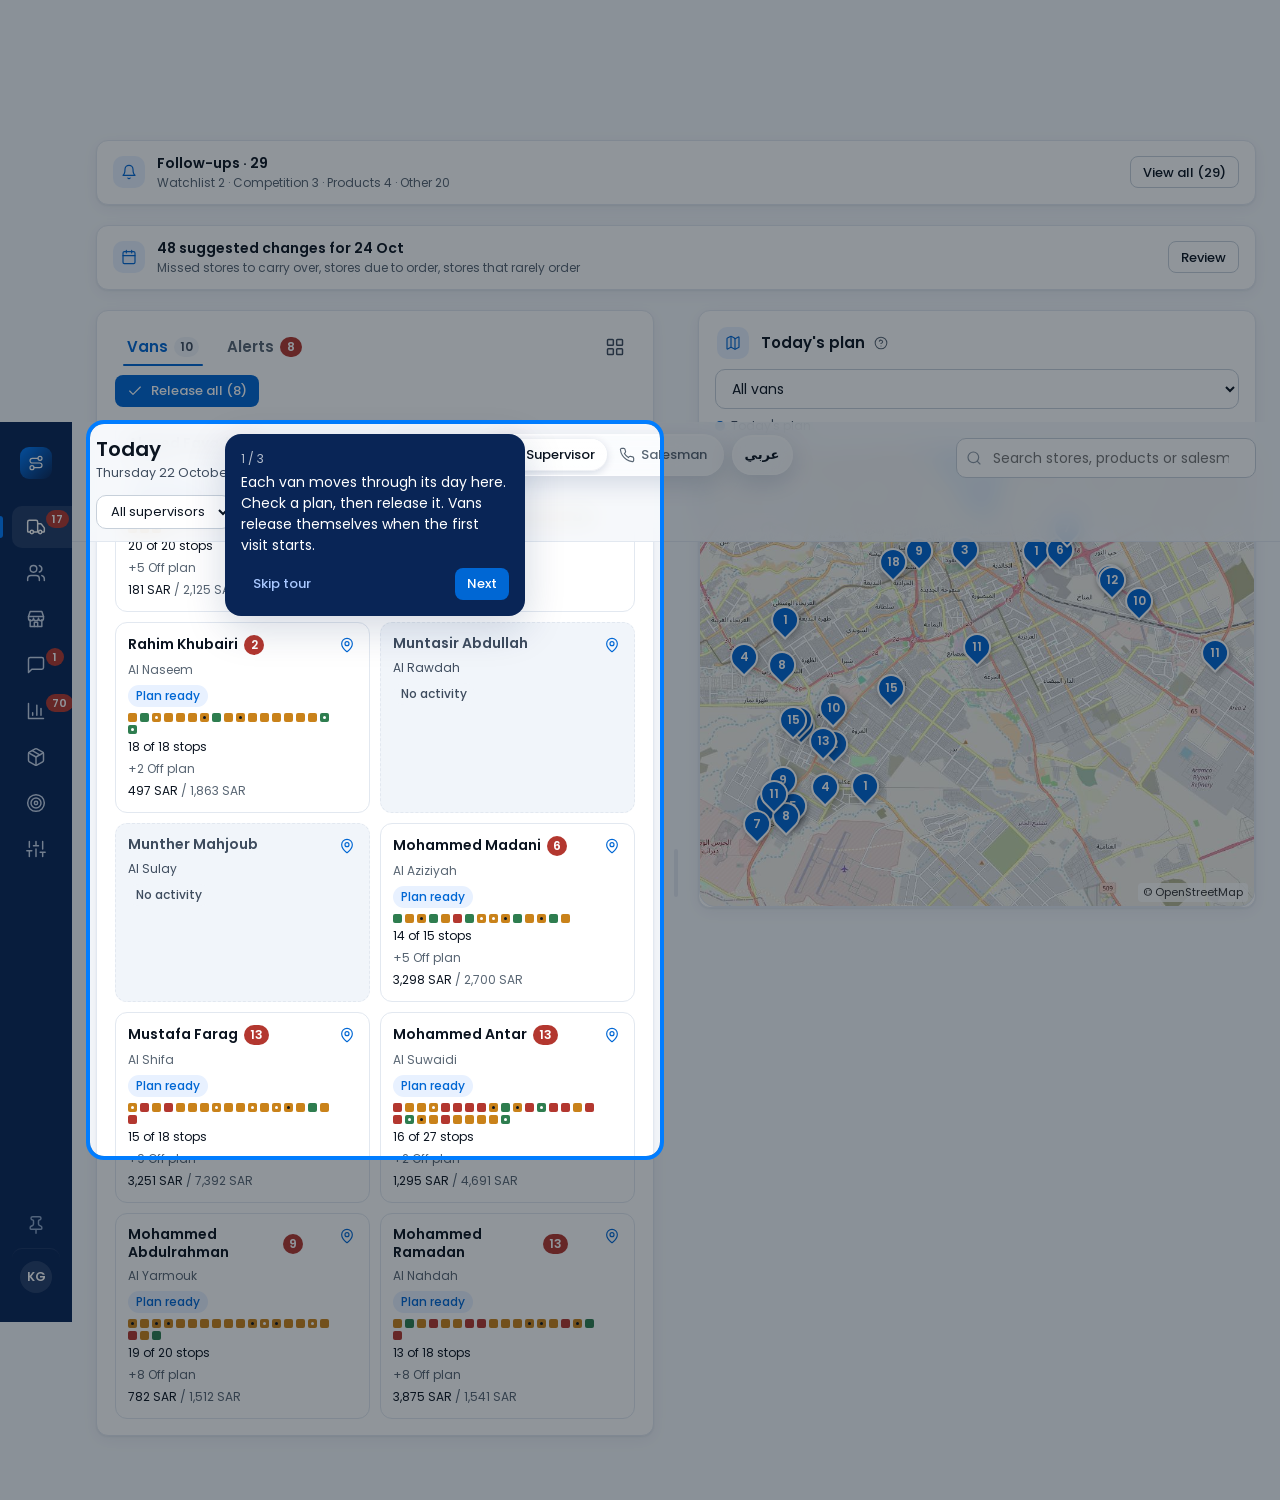
==== index.html @ ad922aba "Data through 22 Oct, real payments, per-stop adherence, vans|map split, like-for-like baseline - Dat" ====
<!doctype html>
<html lang="en" dir="ltr">
<head>
<meta charset="utf-8">
<meta name="viewport" content="width=device-width, initial-scale=1, viewport-fit=cover">
<meta name="theme-color" content="#092556">
<title>FieldDrive</title>
<style>/* Embedded fonts (Poppins, IBM Plex Sans Arabic, IBM Plex Mono; SIL Open Font License) so the file works offline */
@font-face {
  font-family: 'IBM Plex Mono';
  font-style: normal;
  font-weight: 400;
  font-display: swap;
  src: url([data-uri]) format('woff2');
  unicode-range: U+0000-00FF, U+0131, U+0152-0153, U+02BB-02BC, U+02C6, U+02DA, U+02DC, U+0304, U+0308, U+0329, U+2000-206F, U+20AC, U+2122, U+2191, U+2193, U+2212, U+2215, U+FEFF, U+FFFD;
}
@font-face {
  font-family: 'IBM Plex Mono';
  font-style: normal;
  font-weight: 500;
  font-display: swap;
  src: url([data-uri]) format('woff2');
  unicode-range: U+0000-00FF, U+0131, U+0152-0153, U+02BB-02BC, U+02C6, U+02DA, U+02DC, U+0304, U+0308, U+0329, U+2000-206F, U+20AC, U+2122, U+2191, U+2193, U+2212, U+2215, U+FEFF, U+FFFD;
}
@font-face {
  font-family: 'IBM Plex Sans Arabic';
  font-style: normal;
  font-weight: 400;
  font-display: swap;
  src: url([data-uri]) format('woff2');
  unicode-range: U+0600-06FF, U+0750-077F, U+0870-088E, U+0890-0891, U+0897-08E1, U+08E3-08FF, U+200C-200E, U+2010-2011, U+204F, U+2E41, U+FB50-FDFF, U+FE70-FE74, U+FE76-FEFC, U+102E0-102FB, U+10E60-10E7E, U+10EC2-10EC4, U+10EFC-10EFF, U+1EE00-1EE03, U+1EE05-1EE1F, U+1EE21-1EE22, U+1EE24, U+1EE27, U+1EE29-1EE32, U+1EE34-1EE37, U+1EE39, U+1EE3B, U+1EE42, U+1EE47, U+1EE49, U+1EE4B, U+1EE4D-1EE4F, U+1EE51-1EE52, U+1EE54, U+1EE57, U+1EE59, U+1EE5B, U+1EE5D, U+1EE5F, U+1EE61-1EE62, U+1EE64, U+1EE67-1EE6A, U+1EE6C-1EE72, U+1EE74-1EE77, U+1EE79-1EE7C, U+1EE7E, U+1EE80-1EE89, U+1EE8B-1EE9B, U+1EEA1-1EEA3, U+1EEA5-1EEA9, U+1EEAB-1EEBB, U+1EEF0-1EEF1;
}
@font-face {
  font-family: 'IBM Plex Sans Arabic';
  font-style: normal;
  font-weight: 500;
  font-display: swap;
  src: url([data-uri]) format('woff2');
  unicode-range: U+0600-06FF, U+0750-077F, U+0870-088E, U+0890-0891, U+0897-08E1, U+08E3-08FF, U+200C-200E, U+2010-2011, U+204F, U+2E41, U+FB50-FDFF, U+FE70-FE74, U+FE76-FEFC, U+102E0-102FB, U+10E60-10E7E, U+10EC2-10EC4, U+10EFC-10EFF, U+1EE00-1EE03, U+1EE05-1EE1F, U+1EE21-1EE22, U+1EE24, U+1EE27, U+1EE29-1EE32, U+1EE34-1EE37, U+1EE39, U+1EE3B, U+1EE42, U+1EE47, U+1EE49, U+1EE4B, U+1EE4D-1EE4F, U+1EE51-1EE52, U+1EE54, U+1EE57, U+1EE59, U+1EE5B, U+1EE5D, U+1EE5F, U+1EE61-1EE62, U+1EE64, U+1EE67-1EE6A, U+1EE6C-1EE72, U+1EE74-1EE77, U+1EE79-1EE7C, U+1EE7E, U+1EE80-1EE89, U+1EE8B-1EE9B, U+1EEA1-1EEA3, U+1EEA5-1EEA9, U+1EEAB-1EEBB, U+1EEF0-1EEF1;
}
@font-face {
  font-family: 'IBM Plex Sans Arabic';
  font-style: normal;
  font-weight: 600;
  font-display: swap;
  src: url([data-uri]) format('woff2');
  unicode-range: U+0600-06FF, U+0750-077F, U+0870-088E, U+0890-0891, U+0897-08E1, U+08E3-08FF, U+200C-200E, U+2010-2011, U+204F, U+2E41, U+FB50-FDFF, U+FE70-FE74, U+FE76-FEFC, U+102E0-102FB, U+10E60-10E7E, U+10EC2-10EC4, U+10EFC-10EFF, U+1EE00-1EE03, U+1EE05-1EE1F, U+1EE21-1EE22, U+1EE24, U+1EE27, U+1EE29-1EE32, U+1EE34-1EE37, U+1EE39, U+1EE3B, U+1EE42, U+1EE47, U+1EE49, U+1EE4B, U+1EE4D-1EE4F, U+1EE51-1EE52, U+1EE54, U+1EE57, U+1EE59, U+1EE5B, U+1EE5D, U+1EE5F, U+1EE61-1EE62, U+1EE64, U+1EE67-1EE6A, U+1EE6C-1EE72, U+1EE74-1EE77, U+1EE79-1EE7C, U+1EE7E, U+1EE80-1EE89, U+1EE8B-1EE9B, U+1EEA1-1EEA3, U+1EEA5-1EEA9, U+1EEAB-1EEBB, U+1EEF0-1EEF1;
}
@font-face {
  font-family: 'Poppins';
  font-style: normal;
  font-weight: 400;
  font-display: swap;
  src: url([data-uri]) format('woff2');
  unicode-range: U+0000-00FF, U+0131, U+0152-0153, U+02BB-02BC, U+02C6, U+02DA, U+02DC, U+0304, U+0308, U+0329, U+2000-206F, U+20AC, U+2122, U+2191, U+2193, U+2212, U+2215, U+FEFF, U+FFFD;
}
@font-face {
  font-family: 'Poppins';
  font-style: normal;
  font-weight: 500;
  font-display: swap;
  src: url([data-uri]) format('woff2');
  unicode-range: U+0000-00FF, U+0131, U+0152-0153, U+02BB-02BC, U+02C6, U+02DA, U+02DC, U+0304, U+0308, U+0329, U+2000-206F, U+20AC, U+2122, U+2191, U+2193, U+2212, U+2215, U+FEFF, U+FFFD;
}
@font-face {
  font-family: 'Poppins';
  font-style: normal;
  font-weight: 600;
  font-display: swap;
  src: url([data-uri]) format('woff2');
  unicode-range: U+0000-00FF, U+0131, U+0152-0153, U+02BB-02BC, U+02C6, U+02DA, U+02DC, U+0304, U+0308, U+0329, U+2000-206F, U+20AC, U+2122, U+2191, U+2193, U+2212, U+2215, U+FEFF, U+FFFD;
}
</style>
<style>/* FieldDrive — LMDmax palette (spec §12). Logical properties throughout so RTL mirrors for free. */
:root { --on-navy-muted: #A9BDDC;
  --brand: #0067D4; --brand-600: #0058B5; --brand-vivid: #017DFF; --focus: #0073EB; --navy: #092556; --navy-2: #0F3170; --ice: #E8F1FF; --steel: #7FA8D9;
  --good: #2E7D4F; --good-tint: #EFF9F4; --warn: #C9821A; --warn-ink: #8A5300; --warn-tint: #FDF5E7; --bad: #B3372F; --bad-tint: #FDF3F2;
  --ink: #0B1420; --ink-2: #3E4C5E; --ink-3: #586573; --muted: #8A96A3; --line: #E2E8F0; --line-2: #C7D0DA;
  --bg: #F5F8FB; --paper: #FFFFFF; --paper-2: #FBFCFD; --hover: #F1F5FA; --shadow: 0 1px 2px rgba(9,37,86,.06), 0 4px 16px rgba(9,37,86,.06);
  --shadow-lg: 0 12px 40px rgba(9,37,86,.18); --scrim: rgba(11,20,32,.36);
  --font: 'Poppins', system-ui, 'Segoe UI', Roboto, sans-serif; --mono: 'IBM Plex Mono', ui-monospace, Consolas, monospace;
  --r-sm: 8px; --r-md: 12px; --r-lg: 20px; --ease: cubic-bezier(.2,.8,.2,1); --spring: cubic-bezier(.25,1,.5,1);
  color-scheme: light;
}
@media (prefers-color-scheme: dark) { :root:not([data-theme="light"]) {
  --info-ink: #6FA9FF; --bad-ink: #F27C93; --avatar-ink: #D6E4FA; --badge: #C2344F; --brand: #3D8BFF; --brand-600: #2F7BEE; --brand-vivid: #5A9CFF; --focus: #5A9CFF; --navy: #06152E; --navy-2: #0B2148; --ice: #13294A; --steel: #5E86B8;
  --good: #3FA56B; --good-tint: #0F2A1D; --warn: #BD841F; --warn-ink: #E6B25E; --warn-tint: #2B2110; --bad: #E0506E; --bad-tint: #2E1318;
  --ink: #E8EEF5; --ink-2: #B7C2CF; --ink-3: #93A0AF; --muted: #6B7888; --line: #22324A; --line-2: #2E4260;
  --bg: #0A1320; --paper: #111C2B; --paper-2: #0E1826; --hover: #172538; --shadow: 0 1px 2px rgba(0,0,0,.3); --shadow-lg: 0 12px 40px rgba(0,0,0,.5); --scrim: rgba(0,0,0,.55);
  color-scheme: dark;
} }
:root[data-theme="dark"] {
  --info-ink: #6FA9FF; --bad-ink: #F27C93; --avatar-ink: #D6E4FA; --badge: #C2344F; --brand: #3D8BFF; --brand-600: #2F7BEE; --brand-vivid: #5A9CFF; --focus: #5A9CFF; --navy: #06152E; --navy-2: #0B2148; --ice: #13294A; --steel: #5E86B8;
  --good: #3FA56B; --good-tint: #0F2A1D; --warn: #BD841F; --warn-ink: #E6B25E; --warn-tint: #2B2110; --bad: #E0506E; --bad-tint: #2E1318;
  --ink: #E8EEF5; --ink-2: #B7C2CF; --ink-3: #93A0AF; --muted: #6B7888; --line: #22324A; --line-2: #2E4260;
  --bg: #0A1320; --paper: #111C2B; --paper-2: #0E1826; --hover: #172538; --shadow: 0 1px 2px rgba(0,0,0,.3); --shadow-lg: 0 12px 40px rgba(0,0,0,.5); --scrim: rgba(0,0,0,.55);
  color-scheme: dark;
}
:root[lang="ar"] { --font: 'IBM Plex Sans Arabic', Tahoma, 'Segoe UI', system-ui, sans-serif; }

*, *::before, *::after { box-sizing: border-box; }
html, body { margin: 0; height: 100%; }
body { font: 14px/1.5 var(--font); color: var(--ink); background: var(--bg); -webkit-font-smoothing: antialiased; overflow-x: clip; } /* clip, not hidden: hidden makes body a scroll box and breaks sticky bars */
button, input, select, textarea { font: inherit; color: inherit; }
button { cursor: pointer; background: none; border: 0; padding: 0; }
a { color: var(--brand); text-decoration: none; }
:focus-visible { outline: none; box-shadow: 0 0 0 3px color-mix(in srgb, var(--focus) 45%, transparent); border-radius: 6px; }
[hidden] { display: none !important; }
.num, .tabular { font-variant-numeric: tabular-nums; }
.mono { font-family: var(--mono); font-size: .92em; letter-spacing: -.01em; }
.muted { color: var(--ink-3); }
.small { font-size: 12px; }
.sr { position: absolute; width: 1px; height: 1px; overflow: hidden; clip: rect(0 0 0 0); white-space: nowrap; }
[dir="rtl"] .flip-rtl { transform: scaleX(-1); }
svg.ic { width: 20px; height: 20px; flex: none; stroke: currentColor; fill: none; stroke-width: 1.75; stroke-linecap: round; stroke-linejoin: round; vertical-align: middle; }
svg.ic.s16 { width: 16px; height: 16px; } svg.ic.s24 { width: 24px; height: 24px; } svg.ic.s14 { width: 14px; height: 14px; }

/* ---------- splash ---------- */
.splash { position: fixed; inset: 0; display: grid; place-items: center; background: var(--bg); z-index: 100; transition: opacity .3s var(--ease); }
.splash .mark { display: flex; align-items: center; gap: 12px; color: var(--navy); font-weight: 600; font-size: 20px; }
.splash .bar { width: 160px; height: 3px; border-radius: 3px; background: var(--line); margin: 18px auto 0; overflow: hidden; }
.splash .bar::after { content: ''; display: block; width: 40%; height: 100%; background: var(--brand); border-radius: 3px; animation: slide 1.1s var(--ease) infinite; }
@keyframes slide { from { transform: translateX(-100%); } to { transform: translateX(260%); } }
.logo-dot { width: 32px; height: 32px; border-radius: 9px; background: linear-gradient(135deg, var(--brand-vivid), var(--navy)); display: grid; place-items: center; color: #fff; }

/* ---------- buttons, chips, inputs ---------- */
.btn { display: inline-flex; align-items: center; justify-content: center; gap: 8px; height: 40px; padding: 0 16px; border-radius: 10px; font-weight: 500; white-space: nowrap;
  transition: background .15s var(--ease), box-shadow .15s var(--ease), transform .1s; user-select: none; }
.btn:active { transform: translateY(1px); }
.btn.primary { background: var(--brand); color: #fff; } .btn.primary:hover { background: var(--brand-600); }
.btn.secondary { background: var(--paper); border: 1px solid var(--line-2); color: var(--ink); } .btn.secondary:hover { background: var(--hover); }
.btn.ghost { color: var(--brand); } .btn.ghost:hover { background: var(--ice); }
.btn.danger { background: var(--paper); border: 1px solid color-mix(in srgb, var(--bad) 40%, var(--line)); color: var(--bad); } .btn.danger:hover { background: var(--bad-tint); }
.btn.sm { height: 32px; padding: 0 12px; font-size: 13px; border-radius: 8px; }
.btn.lg { height: 52px; padding: 0 20px; font-size: 16px; border-radius: 14px; }
.btn.block { width: 100%; }
.btn[disabled] { opacity: .45; pointer-events: none; }
.icon-btn { width: 40px; height: 40px; border-radius: 10px; display: inline-grid; place-items: center; color: var(--ink-2); position: relative; }
.icon-btn:hover { background: var(--hover); color: var(--ink); }
.icon-btn .dot { position: absolute; inset-block-start: 6px; inset-inline-end: 6px; min-width: 16px; height: 16px; padding: 0 4px; border-radius: 8px; background: var(--bad); color: #fff; font-size: 11px; font-weight: 600; display: grid; place-items: center; line-height: 1; border: 2px solid var(--paper); }
.chip { display: inline-flex; align-items: center; gap: 4px; height: 22px; padding: 0 8px; border-radius: 999px; font-size: 12px; font-weight: 500; white-space: nowrap; background: var(--hover); color: var(--ink-2); max-width: 100%; }
.chip.good { background: var(--good-tint); color: var(--good); } .chip.warn { background: var(--warn-tint); color: var(--warn-ink); } .chip.bad { background: var(--bad-tint); color: var(--bad-ink, var(--bad)); }
.chip.info { background: var(--ice); color: var(--info-ink, var(--brand)); } .chip.brand { background: var(--brand); color: #fff; } .chip.outline { background: transparent; border: 1px solid var(--line-2); }
.chip.lg { height: 28px; padding: 0 10px; font-size: 13px; }
.chip .ic { width: 14px; height: 14px; }
.chip-btn { cursor: pointer; } .chip-btn:hover { filter: brightness(.97); } .chip-btn.on { background: var(--brand); color: #fff; }
.input, .select, .textarea { width: 100%; height: 40px; padding: 0 12px; border: 1px solid var(--line-2); border-radius: 10px; background: var(--paper); transition: border-color .15s, box-shadow .15s; }
.textarea { height: auto; min-height: 88px; padding: 10px 12px; resize: vertical; line-height: 1.5; }
.input:focus, .select:focus, .textarea:focus { border-color: var(--brand); box-shadow: 0 0 0 3px color-mix(in srgb, var(--focus) 25%, transparent); outline: none; }
.field { display: grid; gap: 6px; } .field > label { font-size: 12px; font-weight: 500; color: var(--ink-3); }
.search { position: relative; } .search .ic { position: absolute; inset-inline-start: 10px; top: 50%; transform: translateY(-50%); color: var(--muted); }
.search .input { padding-inline-start: 36px; }
.check { display: inline-flex; align-items: center; gap: 8px; cursor: pointer; }
.check input { width: 24px; height: 24px; accent-color: var(--brand); } /* WCAG 2.5.8: 24 px targets */
.switch { position: relative; width: 40px; height: 24px; border-radius: 12px; background: var(--line-2); transition: background .2s; flex: none; }
.switch::after { content: ''; position: absolute; top: 3px; inset-inline-start: 3px; width: 18px; height: 18px; border-radius: 50%; background: #fff; box-shadow: 0 1px 2px rgba(0,0,0,.2); transition: inset-inline-start .2s var(--spring); }
.switch.on { background: var(--brand); } .switch.on::after { inset-inline-start: 19px; }

/* segmented + liquid glass */
.seg { position: relative; display: inline-flex; padding: 3px; border-radius: 10px; background: var(--hover); gap: 0; isolation: isolate; }
.seg button { position: relative; z-index: 1; display:inline-flex; align-items:center; justify-content:center; min-height:30px; height:30px; padding: 0 10px; border-radius: 8px; font-size: 13px; font-weight: 500; color: var(--ink-3); transition: color .2s; white-space: nowrap; }
.seg button.on { color:var(--ink);background:var(--paper);box-shadow:0 1px 3px rgba(9,37,86,.12); }
.glass { background: color-mix(in srgb, var(--paper) 58%, transparent); -webkit-backdrop-filter: blur(20px) saturate(180%); backdrop-filter: blur(20px) saturate(180%);
  border: 1px solid color-mix(in srgb, #fff 45%, transparent); box-shadow: inset 0 1px 0 rgba(255,255,255,.55), 0 8px 24px rgba(9,37,86,.14); }
.seg.glass { padding: 4px; border-radius: 999px; }
.seg.glass button { height:32px;min-height:32px; padding: 0 12px; border-radius: 999px; }
.seg.glass button.on { border-radius: 999px; background: linear-gradient(180deg, rgba(255,255,255,.95), rgba(255,255,255,.7));
  box-shadow: inset 0 1px 0 #fff, inset 0 -1px 0 rgba(9,37,86,.06), 0 2px 8px rgba(9,37,86,.16); }
:root[data-theme="dark"] .seg.glass button.on { background: linear-gradient(180deg, rgba(255,255,255,.22), rgba(255,255,255,.1)); box-shadow: inset 0 1px 0 rgba(255,255,255,.25), 0 2px 8px rgba(0,0,0,.4); }
@media (prefers-color-scheme: dark) { :root:not([data-theme="light"]) .seg.glass button.on { background: linear-gradient(180deg, rgba(255,255,255,.22), rgba(255,255,255,.1)); box-shadow: inset 0 1px 0 rgba(255,255,255,.25), 0 2px 8px rgba(0,0,0,.4); } }

/* global chrome: role switcher + language, floating glass */
.chrome { position: fixed; z-index: 60; top: 12px; inset-inline-start: 50%; transform: translateX(-50%); display: flex; gap: 8px; align-items: center; }
[dir="rtl"] .chrome { transform: translateX(50%); }
.chrome .seg.glass button { display: inline-flex; align-items: center; gap: 6px; }
.lang-btn { height: 40px; min-width: 40px; padding: 0 12px; border-radius: 999px; font-weight: 600; font-size: 13px; }
.footer-note { display: none; position: fixed; z-index: 5; bottom: 10px; inset-inline-start: 50%; transform: translateX(-50%); font-size: 12px; color: var(--muted); white-space: nowrap; pointer-events: none; }
[dir="rtl"] .footer-note { transform: translateX(50%); }
.vsr-mode .footer-note { display: block; }
.side .sim-note { font-size: 11.5px; line-height: 1.4; color: #8FA6C8; padding: 0 8px 10px; }

/* ---------- cards, tables, lists ---------- */
.card { background: var(--paper); border: 1px solid var(--line); border-radius: var(--r-md); box-shadow: var(--shadow); }
.card-h { display: flex; align-items: center; gap: 12px; padding: 16px 18px 10px; }
.card-h h2, .card-h h3 { margin: 0; font-size: 15px; font-weight: 600; }
.card-h .sub { color: var(--ink-3); font-size: 12px; }
.card-h .grow { flex: 1; }
.card-b { padding: 4px 18px 16px; }
.card-f { border-top: 1px solid var(--line); padding: 10px 18px; display: flex; justify-content: flex-end; }
.table-wrap { overflow: auto; }
table.t { width: 100%; border-collapse: separate; border-spacing: 0; font-size: 13px; }
table.t th { position: sticky; top: 0; z-index: 1; background: var(--paper-2); text-align: start; font-weight: 500; color: var(--ink-3); font-size: 12px; padding: 8px 10px; border-bottom: 1px solid var(--line); white-space: nowrap; user-select: none; }
table.t th.sortable { cursor: pointer; } table.t th.sortable:hover { color: var(--ink); }
table.t th .sort { display: inline-block; width: 12px; opacity: .5; } table.t th[aria-sort] .sort { opacity: 1; color: var(--brand); }
table.t td { padding: 10px; border-bottom: 1px solid var(--line); vertical-align: middle; }
table.t td.n, table.t th.n { text-align: end; font-variant-numeric: tabular-nums; }
table.t tbody tr { transition: background .12s; } table.t tbody tr.click { cursor: pointer; } table.t tbody tr.click:hover { background: var(--hover); }
table.t tbody tr:last-child td { border-bottom: 0; }
.rank { width: 26px; height: 26px; border-radius: 8px; display: inline-grid; place-items: center; font-weight: 600; font-size: 12px; background: var(--hover); color: var(--ink-2); }
.rank.r1 { background: var(--navy); color: #fff; } .rank.r2, .rank.r3 { background: var(--ice); color: var(--brand); }
.delta { display: inline-flex; align-items: center; gap: 2px; font-size: 12px; font-weight: 500; font-variant-numeric: tabular-nums; }
.delta.up { color: var(--good); } .delta.down { color: var(--bad); } .delta.flat { color: var(--ink-3); }
.who { display: flex; align-items: center; gap: 10px; min-width: 0; }
.avatar { width: 32px; height: 32px; border-radius: 50%; display: grid; place-items: center; font-size: 12px; font-weight: 600; color: var(--avatar-ink, var(--navy)); background: var(--ice); flex: none; }
.avatar.lg { width: 44px; height: 44px; font-size: 15px; }
.ellipsis { overflow: hidden; text-overflow: ellipsis; white-space: nowrap; min-width: 0; }
.list-row { display: flex; align-items: center; gap: 12px; padding: 12px 18px; border-top: 1px solid var(--line); transition: background .12s; }
.list-row:first-child { border-top: 0; }
.list-row.click { cursor: pointer; } .list-row.click:hover { background: var(--hover); }
.empty { text-align: center; padding: 32px 16px; color: var(--ink-3); }
.empty .ic { width: 32px; height: 32px; color: var(--line-2); margin-bottom: 8px; }
.err-card { margin: 24px; padding: 16px; border-radius: 12px; background: var(--bad-tint); color: var(--bad); }
.skeleton { background: linear-gradient(90deg, var(--hover) 25%, var(--line) 37%, var(--hover) 63%); background-size: 400% 100%; animation: shimmer 1.4s ease infinite; border-radius: 6px; }
@keyframes shimmer { from { background-position: 100% 50%; } to { background-position: 0 50%; } }
.bdi { unicode-bidi: isolate; }
.kv { display: grid; grid-template-columns: auto 1fr; gap: 6px 16px; font-size: 13px; } .kv dt { color: var(--ink-3); } .kv dd { margin: 0; }
.tabs { display: flex; gap: 4px; border-bottom: 1px solid var(--line); padding: 0 18px; overflow-x: auto; }
.tabs button { position: relative; height: 40px; padding: 0 12px; color: var(--ink-3); font-weight: 500; white-space: nowrap; }
.tabs button.on { color: var(--brand); } .tabs button.on::after { content: ''; position: absolute; inset-inline: 8px; bottom: -1px; height: 2px; border-radius: 2px; background: var(--brand); }
.divider { height: 1px; background: var(--line); margin: 12px 0; }
.row { display: flex; align-items: center; gap: 8px; } .row.wrap { flex-wrap: wrap; } .row.between { justify-content: space-between; } .grow { flex: 1; min-width: 0; }
.stack { display: grid; gap: 12px; } .stack.s8 { gap: 8px; } .stack.s16 { gap: 16px; } .stack.s24 { gap: 24px; }

/* ---------- charts (single hue per dataviz; text never in series colour) ---------- */
.bars { display: grid; gap: 8px; }
.bar-row { display: grid; grid-template-columns: minmax(96px, 34%) 1fr auto; gap: 10px; align-items: center; font-size: 13px; padding: 2px 0; border-radius: 6px; }
.bar-row.click { cursor: pointer; } .bar-row.click:hover { background: var(--hover); }
.bar-row .track { display: block; height: 12px; border-radius: 0 4px 4px 0; background: transparent; position: relative; }
[dir="rtl"] .bar-row .track { border-radius: 4px 0 0 4px; }
.bar-row .fill { display: block; height: 100%; border-radius: inherit; background: var(--brand); min-width: 2px; }
.bar-row .fill.muted { background: var(--line-2); }
.bar-row .val { font-variant-numeric: tabular-nums; color: var(--ink-2); min-width: 44px; text-align: end; }
.spark { display: block; overflow: visible; } .spark path { fill: none; stroke: var(--brand); stroke-width: 2; stroke-linecap: round; stroke-linejoin: round; }
.spark circle { fill: var(--brand); }
.linechart { width: 100%; height: auto; display: block; overflow: visible; }
.linechart .grid line { stroke: var(--line); stroke-width: 1; }
.linechart .axis text { fill: var(--ink-3); font-size: 12px; }
.linechart .s0 { fill: none; stroke: var(--brand); stroke-width: 2; }
.linechart .s1 { fill: none; stroke: var(--ink-3); stroke-width: 2; stroke-dasharray: 5 4; }
.linechart .hover-line { stroke: var(--ink-3); stroke-width: 1; }
.ring { transform: rotate(-90deg); } .ring .bg { stroke: var(--line); } .ring .fg { stroke: var(--brand); stroke-linecap: round; transition: stroke-dasharray .6s var(--ease); }
.legend { display: flex; flex-wrap: wrap; gap: 12px; font-size: 12px; color: var(--ink-2); }
.legend .sw { width: 12px; height: 12px; border-radius: 3px; display: inline-block; margin-inline-end: 6px; vertical-align: -2px; }
.tip { position: fixed; z-index: 90; pointer-events: none; background: var(--ink); color: var(--paper); padding: 6px 10px; border-radius: 8px; font-size: 12px; box-shadow: var(--shadow-lg); max-width: 260px; opacity: 0; transition: opacity .12s; }
.tip.on { opacity: 1; }

/* state colours: shelf tiles + opportunity grid (validated 4 hues + hatched pending/gated) */
.st-CARRIED { --c: var(--good); } .st-PENDING { --c: var(--good); } .st-OPPORTUNITY, .st-LAPSED { --c: var(--brand); }
.st-DECLINED { --c: var(--warn); } .st-RETURNED { --c: var(--bad); } .st-GATED { --c: var(--muted); } .st-NONE { --c: var(--line-2); }
.hatch { background-image: repeating-linear-gradient(45deg, var(--c) 0 2px, transparent 2px 6px) !important; background-color: color-mix(in srgb, var(--c) 18%, var(--paper)) !important; }

/* ---------- overlays: drawer, sheet, toast, banner ---------- */
.scrim { position: fixed; inset: 0; background: var(--scrim); z-index: 70; opacity: 0; transition: opacity .22s var(--ease); }
.scrim.on { opacity: 1; }
.drawer { position: fixed; z-index: 71; top: 0; bottom: 0; inset-inline-end: 0; width: min(520px, 100vw); background: var(--paper); box-shadow: var(--shadow-lg); display: flex; flex-direction: column;
  transform: translateX(100%); transition: transform .28s var(--ease); }
[dir="rtl"] .drawer { transform: translateX(-100%); }
.drawer.on, [dir="rtl"] .drawer.on { transform: none; }
.drawer-h { display: flex; align-items: center; gap: 8px; padding: 14px 16px; border-bottom: 1px solid var(--line); }
.drawer-h h2 { margin: 0; font-size: 16px; font-weight: 600; flex: 1; min-width: 0; }
.drawer-b { flex: 1; overflow: auto; padding: 16px; }
.drawer-b > .stack { gap: 16px; }
.sheet-host { position: fixed; inset: 0; z-index: 72; pointer-events: none; }
.sheet-host.in-phone { position: absolute; }
.sheet-host > * { pointer-events: auto; }
.sheet-host .scrim { position: absolute; }
.sheet { position: absolute; z-index: 73; inset-inline: 0; bottom: 0; max-height: 88%; background: var(--paper); border-radius: var(--r-lg) var(--r-lg) 0 0; box-shadow: var(--shadow-lg);
  display: flex; flex-direction: column; transform: translateY(100%); transition: transform .3s var(--ease); padding-bottom: env(safe-area-inset-bottom); }
.sheet.on { transform: none; }
.sheet.center { top: 50%; bottom: auto; inset-inline: auto; left: 50%; width: min(460px, calc(100% - 32px)); border-radius: var(--r-lg); transform: translate(-50%, -40%) scale(.98); opacity: 0; transition: transform .25s var(--ease), opacity .2s; }
.sheet.center.on { transform: translate(-50%, -50%); opacity: 1; }
.sheet .grab { width: 40px; height: 4px; border-radius: 2px; background: var(--line-2); margin: 8px auto 0; flex: none; }
.sheet-h { display: flex; align-items: center; gap: 8px; padding: 12px 16px 8px; }
.sheet-h h3 { margin: 0; font-size: 17px; font-weight: 600; flex: 1; }
.sheet-b { overflow: auto; padding: 4px 16px 16px; }
.sheet-f { padding: 12px 16px; border-top: 1px solid var(--line); display: flex; gap: 8px; }
.toasts { position: fixed; z-index: 95; bottom: 28px; inset-inline-start: 50%; transform: translateX(-50%); display: grid; gap: 8px; justify-items: center; pointer-events: none; }
[dir="rtl"] .toasts { transform: translateX(50%); }
.toast { pointer-events: auto; display: flex; align-items: center; gap: 12px; min-height: 44px; padding: 8px 8px 8px 16px; border-radius: 12px; background: var(--ink); color: var(--paper); box-shadow: var(--shadow-lg); font-size: 13px;
  animation: toastIn .28s var(--spring); max-width: min(520px, calc(100vw - 32px)); }
[dir="rtl"] .toast { padding: 8px 16px 8px 8px; }
.toast .btn { color: var(--brand-vivid); height: 32px; } .toast .btn:hover { background: rgba(255,255,255,.08); }
@keyframes toastIn { from { transform: translateY(12px); opacity: 0; } }

/* ---------- supervisor layout ---------- */
.sup { display: grid; grid-template-columns: 232px 1fr; min-height: 100vh; }
.side { position: sticky; top: 0; height: 100vh; background: var(--navy); color: #C9D6EA; display: flex; flex-direction: column; padding: 16px 12px; gap: 4px; }
.side .brand { display: flex; align-items: center; gap: 10px; padding: 4px 8px 18px; color: #fff; font-weight: 600; font-size: 16px; }
.side .brand small { display: block; font-weight: 400; font-size: 12px; color: #8FA6C8; }
.nav-item { display: flex; align-items: center; gap: 12px; height: 42px; padding: 0 12px; border-radius: 10px; color: #C9D6EA; font-weight: 500; transition: background .15s, color .15s; position: relative; }
.nav-item:hover { background: rgba(255,255,255,.06); color: #fff; }
.nav-item.on { background: rgba(255,255,255,.1); color: #fff; }
.nav-item.on::before { content: ''; position: absolute; inset-inline-start: -12px; top: 10px; bottom: 10px; width: 3px; border-radius: 0 3px 3px 0; background: var(--brand-vivid); }
.nav-item .badge { margin-inline-start: auto; min-width: 20px; height: 20px; padding: 0 6px; border-radius: 10px; background: var(--brand-vivid); color: #fff; font-size: 12px; font-weight: 600; display: grid; place-items: center; }
.side .spacer { flex: 1; }
.side .me { display: flex; align-items: center; gap: 10px; padding: 10px 8px; border-top: 1px solid rgba(255,255,255,.08); font-size: 13px; color: #fff; }
.side .me .avatar { background: rgba(255,255,255,.12); color: #fff; }
.side .me small { display: block; color: #8FA6C8; font-size: 12px; }
.main { min-width: 0; display: flex; flex-direction: column; }
.topbar { position: sticky; top: 0; z-index: 20; display: flex; align-items: center; gap: 12px; padding: 12px 24px; background: color-mix(in srgb, var(--bg) 88%, transparent); -webkit-backdrop-filter: blur(12px); backdrop-filter: blur(12px); border-bottom: 1px solid var(--line); flex-wrap: wrap; min-height: 64px; }
.topbar h1 { margin: 0; font-size: 20px; font-weight: 600; }
.topbar .date { color: var(--ink-2); font-size: 12.5px; }
.topbar .spacer { flex: 1; }
.page { padding: 20px 24px 64px; display: grid; gap: 20px; max-width: 1480px; width: 100%; }
.kpis { display: grid; grid-template-columns: 1.4fr repeat(5, 1fr); gap: 12px; }
.kpi { padding: 14px 16px; cursor: pointer; transition: transform .15s var(--ease), box-shadow .15s; text-align: start; display: grid; gap: 4px; }
.kpi:hover { transform: translateY(-1px); box-shadow: 0 6px 20px rgba(9,37,86,.1); }
.kpi .lbl { font-size: 12px; color: var(--ink-3); font-weight: 500; display: flex; align-items: center; gap: 6px; }
.kpi .val { font-size: 22px; white-space: nowrap; font-weight: 600; letter-spacing: -.02em; font-variant-numeric: tabular-nums; line-height: 1.2; }
.kpi.hero { background: linear-gradient(135deg, var(--navy), var(--navy-2)); color: #fff; border-color: transparent; }
.kpi.hero .lbl { color: var(--on-navy-muted); } .kpi.hero .val { font-size: 30px; } .kpi.hero .delta.up { color: #7FE0A8; }
.kpi .foot { display: flex; align-items: center; gap: 8px; font-size: 12px; color: var(--ink-3); }
.kpi.hero .foot { color: #A9BDDC; }
.grid-2 { display: grid; grid-template-columns: 1.25fr 1fr; gap: 20px; align-items: start; }
.grid-3 { display: grid; grid-template-columns: repeat(3, 1fr); gap: 20px; align-items: start; }
.fu-row { display: flex; align-items: center; gap: 14px; padding: 12px 18px; border-top: 1px solid var(--line); animation: fuIn .3s var(--ease); }
.fu-row:first-child { border-top: 0; }
.fu-row.out { animation: fuOut .28s var(--ease) forwards; }
@keyframes fuIn { from { opacity: 0; transform: translateY(6px); } }
@keyframes fuOut { to { opacity: 0; transform: translateX(24px); height: 0; padding-block: 0; } }
.fu-ic { width: 36px; height: 36px; border-radius: 10px; display: grid; place-items: center; flex: none; background: var(--ice); color: var(--brand); }
.fu-ic.p1 { background: var(--bad-tint); color: var(--bad); } .fu-ic.p2 { background: var(--warn-tint); color: var(--warn-ink); }
.fu-t { font-weight: 500; } .fu-c { color: var(--ink-3); font-size: 12px; }
.pill-count { display: inline-grid; place-items: center; min-width: 22px; height: 22px; padding: 0 7px; border-radius: 11px; background: var(--ice); color: var(--brand); font-size: 12px; font-weight: 600; }
.insight { text-align: start; padding: 14px 16px; border-radius: 12px; border: 1px solid var(--line); background: var(--paper-2); cursor: pointer; transition: border-color .15s, background .15s; display: grid; gap: 10px; }
.insight:hover { border-color: var(--brand); background: var(--paper); }
.insight .ttl { font-weight: 500; line-height: 1.4; }
.mini-bars { display: grid; gap: 4px; } .mini-bars .b { height: 8px; border-radius: 0 3px 3px 0; background: var(--brand); } .mini-bars .b.o { background: var(--line-2); }
[dir="rtl"] .mini-bars .b { border-radius: 3px 0 0 3px; }
.menu { position: fixed; z-index: 96; min-width: 200px; padding: 6px; border-radius: 12px; background: var(--paper); box-shadow: var(--shadow-lg); border: 1px solid var(--line); animation: toastIn .18s var(--ease); }
.menu button { display: flex; align-items: center; gap: 10px; width: 100%; height: 38px; padding: 0 10px; border-radius: 8px; text-align: start; }
.menu button:hover { background: var(--hover); }
.menu .sep { height: 1px; background: var(--line); margin: 4px 0; }
.filters { display: flex; flex-wrap: wrap; gap: 8px; align-items: center; }
.filters .select { width:auto; height:34px; font-size: 13px; padding: 0 10px; }
.timeline { display: grid; gap: 0; }
.tl { display: grid; grid-template-columns: 20px 1fr auto; gap: 10px; align-items: start; position: relative; padding-bottom: 14px; }
.tl::before { content: ''; position: absolute; inset-inline-start: 9px; top: 18px; bottom: 0; width: 2px; background: var(--line); }
.tl:last-child::before { display: none; }
.tl .d { width: 20px; height: 20px; border-radius: 50%; border: 2px solid var(--line-2); background: var(--paper); display: grid; place-items: center; }
.tl.done .d { border-color: var(--brand); background: var(--brand); color: #fff; }
.tl.done .d .ic { width: 12px; height: 12px; stroke-width: 3; }

/* shelf tiles */
.shelf { display: grid; gap: 14px; }
.shelf-grp h4 { margin: 0 0 6px; font-size: 12px; font-weight: 500; color: var(--ink-3); }
.tiles { display: grid; grid-template-columns: repeat(auto-fill, minmax(118px, 1fr)); gap: 6px; }
.tile { position: relative; min-height: 58px; border-radius: 10px; padding: 8px 10px 8px; border: 1px solid color-mix(in srgb, var(--c) 35%, var(--line)); background: color-mix(in srgb, var(--c) 7%, var(--paper)); text-align: start; font-size: 12px; line-height: 1.3; cursor: pointer; transition: box-shadow .15s, transform .15s; }
.tile:hover { box-shadow: var(--shadow); transform: translateY(-1px); }
.tile .nm { font-weight: 500; color: var(--ink); display: -webkit-box; -webkit-line-clamp: 2; -webkit-box-orient: vertical; overflow: hidden; }
.tile .stt { display: flex; align-items: center; gap: 4px; margin-top: 4px; color: var(--ink-3); font-size: 12px; }
.tile .stt .ic { width: 12px; height: 12px; color: var(--c); }
.tile.st-NONE { border-color: var(--line); background: var(--paper); } .tile.st-NONE .nm { color: var(--ink-3); }
.legend .sw.st { background: var(--c); }
.shelf-filters { gap:4px 6px; }
.shelf-filter { display:inline-flex;align-items:center;gap:5px;min-height:30px;padding:3px 7px;border:1px solid transparent;border-radius:6px;color:var(--ink-2);font-size:12px; }
.shelf-filter .sw { margin-inline-end:0;flex-shrink:0; }
.shelf-filter:hover { background:var(--hover); }
.shelf-filter[aria-pressed="true"] { border-color:var(--brand);background:var(--ice);color:var(--ink); }
.shelf-filter:focus-visible { outline:2px solid var(--focus);outline-offset:2px; }
.shelf-filter-count { font-variant-numeric:tabular-nums;font-size: 12px;color:var(--ink-3); }
.shelf-result { margin-block-start:8px; }
.shelf-source { margin:2px 0 0; }
@media (pointer:coarse) { .shelf-filter { min-height:44px; } }

/* opportunity grid */
.og-wrap { overflow: auto; max-height: calc(100vh - 260px); border-top: 1px solid var(--line); }
table.og { border-collapse: separate; border-spacing: 2px; font-size: 12px; }
table.og th { position: sticky; top: 0; background: var(--paper); z-index: 2; font-weight: 500; color: var(--ink-3); padding: 2px; vertical-align: bottom; }
table.og th.cat { top: 0; font-size: 12px; text-align: center; border-bottom: 2px solid var(--line); }
table.og th.sk { top: 22px; height: 96px; } table.og th.sk span { writing-mode: vertical-rl; transform: rotate(180deg); white-space: nowrap; font-size: 12px; }
table.og td.st, table.og th.st { position: sticky; inset-inline-start: 0; background: var(--paper); z-index: 1; text-align: start; padding: 0 8px; white-space: nowrap; max-width: 220px; overflow: hidden; text-overflow: ellipsis; }
table.og th.st { z-index: 3; }
table.og td.c { width: 26px; height: 26px; border-radius: 6px; background: color-mix(in srgb, var(--c) 88%, var(--paper)); cursor: pointer; padding: 0; }
table.og td.c:hover, table.og td.c:focus { outline: 2px solid var(--ink); outline-offset: 1px; }
table.og td.c.st-NONE { background: var(--hover); }
table.og td.c.st-PENDING, table.og td.c.st-GATED { background-image: repeating-linear-gradient(45deg, var(--c) 0 2px, transparent 2px 6px); background-color: color-mix(in srgb, var(--c) 22%, var(--paper)); }

/* ---------- VSR phone ---------- */
.vsr-stage { min-height: 100vh; display: grid; place-items: center; padding: 72px 24px 40px;
  background: radial-gradient(1200px 600px at 20% 0%, color-mix(in srgb, var(--brand) 10%, transparent), transparent), radial-gradient(900px 500px at 100% 100%, color-mix(in srgb, var(--navy) 10%, transparent), transparent), var(--bg); }
.phone { position: relative; width: 390px; height: 844px; max-height: calc(100vh - 110px); min-height: 640px; border-radius: 48px; padding: 12px; background: #0B1420; box-shadow: 0 0 0 2px #2A3647, 0 30px 80px rgba(9,37,86,.35); }
.phone::before { content: ''; position: absolute; z-index: 30; top: 22px; left: 50%; transform: translateX(-50%); width: 110px; height: 30px; border-radius: 16px; background: #000; }
.phone-screen { position: relative; width: 100%; height: 100%; border-radius: 38px; overflow: hidden; background: var(--bg); display: flex; flex-direction: column; font-size: 16px; }
.status-bar { height: 48px; flex: none; display: flex; align-items: center; justify-content: space-between; padding: 8px 28px 0; font-size: 14px; font-weight: 600; color: var(--ink); direction: ltr; }
.status-bar .ic { width: 16px; height: 16px; }
@media (max-width: 600px) {
  .vsr-stage { padding: 0; display: block; background: var(--bg); }
  .phone { width: 100%; height: 100dvh; max-height: none; min-height: 0; border-radius: 0; padding: 0; box-shadow: none; background: var(--bg); }
  .phone::before { display: none; }
  .phone-screen { border-radius: 0; }
  .status-bar { height: 56px; padding: 0; }
  .status-bar > * { display: none; }
  .footer-note { display: none; }
}
.app-bar { flex: none; display: flex; align-items: center; gap: 10px; padding: 6px 12px 10px 16px; }
[dir="rtl"] .app-bar { padding: 6px 16px 10px 12px; }
.app-bar .ttl { flex: 1; min-width: 0; } .app-bar .ttl b { display: block; font-size: 18px; font-weight: 600; line-height: 1.25; }
.app-bar .ttl span { display: block; font-size: 13px; color: var(--ink-3); }
.v-body { flex: 1; overflow-y: auto; overflow-x: hidden; padding: 0 16px 24px; -webkit-overflow-scrolling: touch; overscroll-behavior: contain; }
.v-body::-webkit-scrollbar { width: 0; }
.tabbar { flex: none; display: grid; grid-template-columns: repeat(4, 1fr); padding: 6px 8px calc(10px + env(safe-area-inset-bottom)); background: color-mix(in srgb, var(--paper) 92%, transparent); -webkit-backdrop-filter: blur(16px); backdrop-filter: blur(16px); border-top: 1px solid var(--line); }
.tabbar button { display: grid; justify-items: center; gap: 2px; padding: 6px 0; color: var(--ink-3); font-size: 12px; font-weight: 500; position: relative; min-height: 48px; }
.tabbar button .ic { width: 24px; height: 24px; }
.tabbar button.on { color: var(--brand); }
.tabbar .tb-dot { position: absolute; top: 2px; inset-inline-start: calc(50% + 6px); min-width: 18px; height: 18px; border-radius: 9px; padding: 0 5px; background: var(--bad); color: #fff; font-size: 11px; font-weight: 600; display: grid; place-items: center; border: 2px solid var(--paper); }
.v-section { margin-top: 18px; }
.v-section > h3 { margin: 0 0 8px; font-size: 13px; font-weight: 600; color: var(--ink-3); text-transform: none; display: flex; align-items: center; gap: 8px; }
.v-card { background: var(--paper); border-radius: 16px; border: 1px solid var(--line); box-shadow: var(--shadow); }
.v-card + .v-card { margin-top: 10px; }
.banner { display: flex; gap: 10px; align-items: flex-start; padding: 12px 14px; border-radius: 14px; font-size: 14px; }
.banner.info { background: var(--ice); color: var(--navy); } .banner.warn { background: var(--warn-tint); color: var(--warn-ink); } .banner.bad { background: var(--bad-tint); color: var(--bad); } .banner.good { background: var(--good-tint); color: var(--good); }
:root[data-theme="dark"] .banner.info { color: var(--ink); }
.progress { height: 6px; border-radius: 3px; background: var(--line); overflow: hidden; } .progress > i { display: block; height: 100%; border-radius: 3px; background: var(--brand); }
.stop { display: flex; gap: 12px; padding: 14px; align-items: flex-start; cursor: pointer; transition: background .12s; }
.stop:hover { background: var(--hover); }
.stop-main { flex: 1; min-width: 0; display: flex; gap: 12px; align-items: flex-start; padding: 0; border: 0; background: none; color: inherit; font: inherit; text-align: start; cursor: pointer; border-radius: 10px; }
.stop-main:focus-visible { outline: 2px solid var(--focus); outline-offset: 4px; }
.stop + .stop { border-top: 1px solid var(--line); }
.seq { width: 30px; height: 30px; border-radius: 10px; display: grid; place-items: center; font-weight: 600; font-size: 14px; background: var(--hover); color: var(--ink-2); flex: none; }
.stop.ARRIVED .seq { background: var(--brand); color: #fff; } .stop.DONE .seq { background: var(--good-tint); color: var(--good); } .stop.SKIPPED .seq { background: var(--hover); color: var(--muted); }
.stop.SKIPPED .nm { text-decoration: line-through; color: var(--ink-3); }
.stop .nm { font-weight: 600; font-size: 15px; line-height: 1.3; }
.stop .meta { font-size: 13px; color: var(--ink-3); margin-top: 2px; }
.stop .acts { display: flex; gap: 4px; margin-top: 8px; }
.rec { padding: 16px; overflow: hidden; transition: opacity .3s, transform .3s; }
.rec.gone { opacity: .5; }
.rec .top { display: flex; align-items: center; gap: 8px; margin-bottom: 8px; }
.rec h4 { margin: 0; font-size: 17px; font-weight: 600; line-height: 1.3; }
.rec .why { font-size: 14px; color: var(--ink-2); margin: 6px 0 12px; line-height: 1.45; }
.pitch { display: grid; grid-template-columns: repeat(3, 1fr); gap: 6px; background: var(--paper-2); border: 1px solid var(--line); border-radius: 12px; padding: 10px; text-align: center; }
.pitch div b { display: block; font-size: 16px; font-weight: 600; font-variant-numeric: tabular-nums; } .pitch div span { font-size: 12px; color: var(--ink-3); }
.pitch .earn b { color: var(--good); }
.qty-row { display: flex; align-items: center; gap: 12px; margin-top: 12px; }
.stepper { display: inline-flex; align-items: center; border: 1px solid var(--line-2); border-radius: 12px; overflow: hidden; }
.stepper button { width: 44px; height: 44px; display: grid; place-items: center; color: var(--brand); } .stepper button:disabled { color: var(--line-2); }
.stepper output { min-width: 36px; text-align: center; font-weight: 600; font-variant-numeric: tabular-nums; }
.meta-list { display: grid; gap: 4px; margin-top: 12px; font-size: 12px; color: var(--ink-3); }
.meta-list div { display: flex; align-items: center; gap: 6px; }
.outcome { margin: 12px -16px -16px; padding: 12px 16px; border-top: 1px solid var(--line); display: flex; align-items: center; gap: 10px; font-weight: 500; font-size: 14px; }
.outcome.good { background: var(--good-tint); color: var(--good); } .outcome.bad { background: var(--bad-tint); color: var(--bad); } .outcome.wait { background: var(--paper-2); color: var(--ink-3); } .outcome.warn { background: var(--warn-tint); color: var(--warn-ink); }
.tipbox { display: flex; gap: 8px; padding: 10px 12px; border-radius: 12px; background: var(--ice); color: var(--navy); font-size: 13px; margin-top: 12px; }
:root[data-theme="dark"] .tipbox { color: var(--ink); }
.sticky-cta { flex: none; padding: 10px 16px 12px; background: linear-gradient(to top, var(--bg) 70%, transparent); }
.reason-grid { display: grid; grid-template-columns: 1fr 1fr; gap: 10px; }
.reason-btn { display: grid; justify-items: start; gap: 8px; padding: 14px; min-height: 84px; border-radius: 14px; border: 1px solid var(--line); background: var(--paper); text-align: start; font-weight: 500; font-size: 15px; transition: border-color .15s, background .15s; }
.reason-btn .ic { width: 24px; height: 24px; color: var(--brand); }
.reason-btn:hover { background: var(--hover); } .reason-btn.on { border-color: var(--brand); background: var(--ice); box-shadow: inset 0 0 0 1px var(--brand); }
.reason-btn.wide { grid-column: 1 / -1; min-height: 56px; grid-auto-flow: column; justify-content: start; align-items: center; }
.code-list { display: grid; gap: 8px; }
.code-btn { display: flex; align-items: center; gap: 12px; min-height: 52px; padding: 0 14px; border-radius: 12px; border: 1px solid var(--line); background: var(--paper); text-align: start; font-size: 15px; }
.code-btn.on { border-color: var(--brand); background: var(--ice); box-shadow: inset 0 0 0 1px var(--brand); }
.code-btn .radio { width: 20px; height: 20px; border-radius: 50%; border: 2px solid var(--line-2); flex: none; display: grid; place-items: center; }
.code-btn.on .radio { border-color: var(--brand); } .code-btn.on .radio::after { content: ''; width: 10px; height: 10px; border-radius: 50%; background: var(--brand); }
.photo-thumb { position: relative; width: 84px; height: 84px; border-radius: 12px; overflow: hidden; background: var(--hover); }
.photo-thumb img { width: 100%; height: 100%; object-fit: cover; }
.photo-thumb button { position: absolute; top: 4px; inset-inline-end: 4px; width: 24px; height: 24px; border-radius: 50%; background: rgba(0,0,0,.6); color: #fff; display: grid; place-items: center; }
.notif-banner { position: absolute; z-index: 80; top: 10px; inset-inline: 10px; padding: 12px 14px; border-radius: 18px; display: flex; gap: 12px; align-items: flex-start; cursor: pointer;
  transform: translateY(-140%); transition: transform .35s var(--spring); color: var(--ink); }
.notif-banner.on { transform: none; }
.notif-banner .app-ic { width: 36px; height: 36px; border-radius: 10px; background: linear-gradient(135deg, var(--brand-vivid), var(--navy)); color: #fff; display: grid; place-items: center; flex: none; }
.notif-banner b { display: block; font-size: 14px; } .notif-banner span { font-size: 13px; color: var(--ink-2); display: block; }
.notif-banner small { font-size: 12px; color: var(--ink-3); }
.bubble { max-width: 82%; padding: 10px 12px; border-radius: 16px; font-size: 14px; line-height: 1.45; }
.bubble.me { margin-inline-start: auto; background: var(--brand); color: #fff; border-end-end-radius: 4px; }
.bubble.them { background: var(--hover); color: var(--ink); border-end-start-radius: 4px; }
.bubble.sys { max-width: 100%; margin: 0 auto; background: var(--paper-2); border: 1px dashed var(--line-2); color: var(--ink-2); font-size: 13px; }
.bubble img { display: block; max-width: 100%; border-radius: 10px; margin-top: 6px; }
.bubble time { display: block; font-size: 11px; opacity: .7; margin-top: 4px; }
.composer { display: flex; gap: 8px; align-items: flex-end; padding: 10px 12px; border-top: 1px solid var(--line); }
.composer .textarea { min-height: 44px; max-height: 120px; border-radius: 22px; padding: 11px 16px; }
.score-ring { position: relative; width: 96px; height: 96px; flex: none; }
.score-ring b { position: absolute; inset: 0; display: grid; place-items: center; font-size: 26px; font-weight: 600; }
.metric-row { display: grid; grid-template-columns: 1fr auto auto; gap: 10px; align-items: center; padding: 12px 14px; border-top: 1px solid var(--line); font-size: 14px; }
.metric-row:first-child { border-top: 0; }
.coach-mark { position: fixed; z-index: 99; max-width: 300px; padding: 16px; border-radius: 16px; background: var(--navy); color: #fff; box-shadow: var(--shadow-lg); font-size: 14px; animation: toastIn .3s var(--spring); }
.coach-mark .row { margin-top: 12px; } .coach-mark .btn.ghost { color: #A9C8FF; } .coach-mark .btn.ghost:hover { background: rgba(255,255,255,.08); }
.coach-ring { position: fixed; z-index: 98; border-radius: 14px; box-shadow: 0 0 0 4px var(--brand-vivid), 0 0 0 9999px rgba(11,20,32,.45); pointer-events: none; transition: all .3s var(--ease); }
.map-box { height: 420px; border-radius: 16px; overflow: hidden; border: 1px solid var(--line); }
.pin { width: 28px; height: 28px; border-radius: 50% 50% 50% 0; transform: rotate(-45deg); background: var(--brand); border: 2px solid #fff; box-shadow: 0 2px 6px rgba(0,0,0,.3); display: grid; place-items: center; }
.pin b { transform: rotate(45deg); color: #fff; font-size: 12px; font-weight: 600; }
.pin.DONE { background: var(--good); } .pin.SKIPPED { background: var(--muted); }
.lightbox { position: fixed; inset: 0; z-index: 97; background: rgba(0,0,0,.85); display: grid; place-items: center; padding: 24px; }
.lightbox img { max-width: 100%; max-height: 100%; border-radius: 12px; }
.sb-hand { position: absolute; inset: 0; z-index: 60; background: var(--paper); display: grid; place-items: center; text-align: center; padding: 32px; animation: fuIn .25s var(--ease); }
.sb-logo { width: 64px; height: 64px; border-radius: 18px; background: #C8102E; color: #fff; display: grid; place-items: center; font-weight: 700; font-size: 20px; margin: 0 auto 16px; }
.spinner { width: 28px; height: 28px; border-radius: 50%; border: 3px solid var(--line); border-top-color: var(--brand); animation: spin .8s linear infinite; margin: 16px auto; }
@keyframes spin { to { transform: rotate(360deg); } }
:root[data-text="large"] .phone-screen { font-size: 18px; }
:root[data-text="large"] .rec h4 { font-size: 19px; } :root[data-text="large"] .rec .why, :root[data-text="large"] .stop .meta { font-size: 15px; } :root[data-text="large"] .stop .nm { font-size: 17px; }

/* ---------- demo panel (separate from product) ---------- */
.demo-fab { position: fixed; z-index: 90; bottom: 16px; inset-inline-end: 16px; height: 36px; padding: 0 12px; border-radius: 10px; border: 1.5px dashed var(--muted); background: var(--paper); color: var(--ink-3); font-size: 12px; font-weight: 600; display: inline-flex; align-items: center; gap: 6px; box-shadow: var(--shadow); }
.demo-fab:hover { color: var(--ink); border-color: var(--ink-3); }
.demo-panel { position: fixed; z-index: 91; width: 300px; max-height: calc(100vh - 32px); overflow: auto; background: var(--paper); border: 1.5px dashed var(--muted); border-radius: 14px; box-shadow: var(--shadow-lg); font-size: 12px; direction: ltr; text-align: left; font-family: 'Poppins', system-ui, sans-serif; }
.demo-panel header { display: flex; align-items: center; gap: 8px; padding: 10px 12px; border-bottom: 1px dashed var(--line-2); cursor: move; font-weight: 600; background: var(--paper-2); border-radius: 14px 14px 0 0; }
.demo-panel section { padding: 10px 12px; border-bottom: 1px solid var(--line); display: grid; gap: 6px; }
.demo-panel h5 { margin: 0; font-size: 12px; color: var(--ink-3); font-weight: 600; letter-spacing: .02em; }
.demo-panel .btn { height: 30px; font-size: 12px; padding: 0 10px; border-radius: 8px; }
.demo-panel .select { height: 30px; font-size: 12px; padding: 0 6px; }
.demo-caption { position: fixed; z-index: 92; top: 64px; inset-inline-start: 50%; transform: translateX(-50%); width: min(620px, calc(100vw - 32px)); padding: 12px 14px; border-radius: 14px; background: var(--ink); color: var(--paper); display: flex; gap: 12px; align-items: center; box-shadow: var(--shadow-lg); direction: ltr; font-size: 13px; }
.demo-caption .btn { height: 32px; }

/* ---------- responsive supervisor ---------- */
@media (max-width: 1280px) { .kpis { grid-template-columns: repeat(3, 1fr); } .kpi.hero { grid-column: span 1; } .grid-3 { grid-template-columns: 1fr 1fr; } }
@media (max-width: 1100px) { .sup { grid-template-columns: 72px 1fr; } .side .brand span, .nav-item span, .side .me div { display: none; } .nav-item { justify-content: center; padding: 0; } .grid-2 { grid-template-columns: 1fr; } }
@media (max-width: 768px) {
  .sup { grid-template-columns: 1fr; } .side { display: none; }
  .topbar { padding: 60px 16px 10px; } .topbar .search { display: none; } .page { padding: 16px 16px 72px; } .kpis { grid-template-columns: 1fr 1fr; } .kpi.hero { grid-column: 1 / -1; } .grid-3 { grid-template-columns: 1fr; }
  .mobile-nav { display: flex !important; }
  .drawer { width: 100vw; }
}
.mobile-nav { display: none; position: fixed; z-index: 30; bottom: 0; inset-inline: 0; background: var(--navy); padding: 6px 4px calc(6px + env(safe-area-inset-bottom)); justify-content: space-around; }
.mobile-nav a, .mobile-nav button { position: relative; display: grid; justify-items: center; gap: 2px; color: #C9D6EA; font-size: 12px; font-weight: 500; padding: 6px 8px; border-radius: 10px; min-width: 60px; min-height: 48px; }
.mobile-nav a.on, .mobile-nav button.on { color: #fff; background: rgba(255,255,255,.1); }
.mobile-nav .mn-dot { position: absolute; top: 2px; inset-inline-end: 10px; min-width: 16px; height: 16px; border-radius: 8px; background: var(--brand-vivid); color: #fff; font-size: 11px; display: grid; place-items: center; padding: 0 4px; }
@media (max-width: 768px) {
  .topbar h1 { font-size: 18px; } .topbar .date { font-size: 12px; }
  .topbar .filters { gap: 6px; } .topbar .filters .select { display: none; } .topbar .filters .seg { max-width: 100%; overflow-x: auto; }
  .topbar .filters .chip.outline { display: none; }
  .kpi .val { font-size: 20px; } .kpi.hero .val { font-size: 26px; }
  .card-h { flex-wrap: wrap; padding: 14px 14px 8px; } .card-b { padding: 4px 14px 14px; }
  .fu-row { flex-wrap: wrap; padding: 12px 14px; gap: 10px; } .fu-row .grow { flex-basis: calc(100% - 100px); } .fu-row > .btn { margin-inline-start: 46px; }
  .fu-c.ellipsis { white-space: normal; }
  .grid-2, .grid-3 { gap: 14px; } .page { gap: 14px; }
  .drawer-b { padding: 14px; } .drawer .grid-3 { grid-template-columns: 1fr 1fr !important; }
  .sheet.center { top: auto; bottom: 0; left: 0; right: 0; width: 100%; transform: translateY(100%); border-radius: var(--r-lg) var(--r-lg) 0 0; opacity: 1; }
  .sheet.center.on { transform: none; }
  .demo-fab { bottom: 76px; }
  .og-wrap { max-height: calc(100vh - 300px); }
  .kv { grid-template-columns: 1fr; gap: 2px; } .kv dd { margin-bottom: 6px; }
}

@media (max-width: 600px) {
  .vsr-mode .footer-note { display: none; }
  .demo-fab { bottom: auto; top: 18px; inset-inline-end: auto; inset-inline-start: 6px; height: 34px; width: 34px; padding: 0; justify-content: center; font-size: 0; gap: 0; }
}
table.t td.n { white-space: nowrap; }
.page > *, .grid-2 > *, .grid-3 > * { min-width: 0; }
.kpi { min-width: 0; } .kpi .val { overflow: hidden; text-overflow: ellipsis; }
@media (max-width: 1100px) { .grid-2 { grid-template-columns: minmax(0, 1fr); } }
@media (max-width: 768px) {
  .kpis { grid-template-columns: repeat(2, minmax(0, 1fr)); gap: 10px; }
  .kpi { padding: 12px; } .kpi .val { font-size: 18px; } .kpi.hero .val { font-size: 26px; } .kpi .foot { font-size: 12px; }
  .grid-3 { grid-template-columns: minmax(0, 1fr); }
  .main { overflow-x: clip; }
}

.metric-grid { gap: 10px; grid-template-columns: repeat(3, minmax(0, 1fr)); }
@media (max-width: 480px) { .metric-grid { grid-template-columns: repeat(2, minmax(0, 1fr)); } }
.chip { overflow: hidden; text-overflow: ellipsis; }

/* ===== Revision 2 ===== */
.drawer-b { scrollbar-gutter: stable; overflow-x: hidden; }
.drawer-b .tabs { position: sticky; top: -16px; z-index: 3; background: var(--paper); margin: 0 -2px; }
.stack > * { min-width: 0; }
.sku-lbl { display: inline-flex; align-items: center; gap: 10px; min-width: 0; max-width: 100%; }
.sku-ic-wrap { width: 34px; height: 34px; border-radius: 10px; background: var(--paper-2); border: 1px solid var(--line); display: grid; place-items: center; flex: none; }
.sku-ic { display: block; }
/* counters are red so they catch the eye */
.pill-count { background: var(--bad); color: #fff; }
.nav-item .badge, .mobile-nav .mn-dot, .tabbar .tb-dot { background: var(--badge, var(--bad)); }
/* collapsible nav rail: fixed 72px, expands on hover, can be pinned */
.sup { grid-template-columns: 72px 1fr; }
.sup.nav-pinned { grid-template-columns: 232px 1fr; }
.side { width: 72px; z-index: 40; overflow: hidden; }
.sup.nav-pinned .side { width: 232px; }
.sup:not(.nav-pinned) .side:hover, .sup:not(.nav-pinned) .side:focus-within { width: 232px; box-shadow: 8px 0 32px rgba(9,37,86,.25); }
.side .brand, .nav-item, .side .me { white-space: nowrap; }
.nav-item { padding: 0 14px; min-width: 206px; }
.nav-item > .ic { flex: none; }
.sup:not(.nav-pinned) .side:not(:hover):not(:focus-within) .nav-item .badge { position: absolute; top: 4px; inset-inline-start: 34px; margin: 0; min-width: 18px; height: 18px; font-size: 11px; }
.pin-nav { display: flex; align-items: center; gap: 12px; height: 38px; padding: 0 14px; border-radius: 10px; color: #8FA6C8; min-width: 206px; white-space: nowrap; }
.pin-nav:hover { background: rgba(255,255,255,.06); color: #fff; }
.side { position: sticky; }
@media (max-width: 1100px) { .sup, .sup.nav-pinned { grid-template-columns: 72px 1fr; } .sup .side { width: 72px; } .side .brand span, .nav-item span, .side .me div { display: inline; } .nav-item { justify-content: flex-start; padding: 0 14px; } }
@media (max-width: 768px) { .sup, .sup.nav-pinned { grid-template-columns: 1fr; } }
/* stores table: fixed columns so chips never shift the row */
.health-cell { display: inline-grid; grid-template-columns: 30px 118px; align-items: center; gap: 6px; justify-items: start; }
.health-cell b { justify-self: end; }
td .nowrap, .nowrap { white-space: nowrap; }
.vo { display: inline-flex; flex-direction: column; gap: 3px; }
.vo .chip { height: 20px; }
/* promos wrap instead of sideways scrolling */
.promo-strip { display: flex; flex-wrap: wrap; gap: 6px; }
/* card titles link to their page */
.card-h h2 a { color: inherit; } .card-h h2 a:hover { color: var(--brand); text-decoration: underline; }
/* timeline (store interactions) */
.tline { display: grid; gap: 0; }
.tl-day { font-size: 12px; font-weight: 600; color: var(--ink-3); padding: 12px 0 6px; }
.tl-item { display: grid; grid-template-columns: 34px 1fr auto; gap: 10px; align-items: start; padding: 8px 0; border-top: 1px solid var(--line); }
.tl-ic { width: 30px; height: 30px; border-radius: 9px; display: grid; place-items: center; background: var(--ice); color: var(--brand); }
.tl-ic.good { background: var(--good-tint); color: var(--good); } .tl-ic.bad { background: var(--bad-tint); color: var(--bad); } .tl-ic.warn { background: var(--warn-tint); color: var(--warn-ink); }
.photo-day { display: grid; grid-template-columns: repeat(auto-fill, minmax(96px, 1fr)); gap: 8px; }
.photo-day button { aspect-ratio: 1; border-radius: 10px; overflow: hidden; background: var(--hover); padding: 0; }
.photo-day img { width: 100%; height: 100%; object-fit: cover; display: block; }
/* snapshot map */
.snap { position: relative; overflow: hidden; border-radius: 16px; border: 1px solid var(--line); background: #E9ECEF; }
.snap-inner { position: absolute; transform-origin: 0 0; }
.snap-inner img { display: block; user-select: none; -webkit-user-drag: none; }
.snap .pin { position: absolute; transform: translate(-50%, -100%) rotate(-45deg); transform-origin: 50% 100%; }
.snap .snap-pin { position: absolute; width: 28px; height: 28px; margin: -28px 0 0 -14px; }
.snap .snap-pin .pin { position: static; transform: rotate(-45deg); cursor: pointer; }
.snap .here { position: absolute; width: 16px; height: 16px; margin: -8px 0 0 -8px; border-radius: 50%; background: var(--brand-vivid); border: 3px solid #fff; box-shadow: 0 0 0 6px rgba(1,125,255,.25); }
.snap .attr { position: absolute; bottom: 4px; inset-inline-end: 6px; font-size: 11px; background: rgba(255,255,255,.8); color: #333; padding: 1px 5px; border-radius: 4px; }
.snap .gmaps { position: absolute; top: 10px; inset-inline-end: 10px; }
.snap-peek { position: absolute; left: 10px; right: 10px; bottom: 10px; z-index: 5; }
.metric-grid .card .sub { font-size: 12px; color: var(--ink-3); }

.tabbar { grid-template-columns: repeat(5, 1fr); }
.tabbar button { font-size: 11.5px; }
/* my pay (top of Me) */
.pay-big { font-size: 26px; font-weight: 700; letter-spacing: -.01em; }
.pay-bar { height: 10px; border-radius: 5px; margin: 8px 0 6px; } .pay-bar > i { border-radius: 5px; }
.progress > i.good { background: var(--good); } .progress > i.bad { background: var(--bad); } .progress > i.info { background: var(--brand); }
.pay-hero { margin-top: 12px; padding: 18px 16px 16px; background: var(--navy); color: #fff; border: 0; }
.pay-hero .small { color: var(--on-navy-muted); }
.pay-hero-n { font-size: 40px; font-weight: 700; line-height: 1.1; letter-spacing: -.02em; margin: 2px 0; }
.pay-segs { display: grid; grid-template-columns: repeat(4, 1fr); gap: 8px; margin-top: 14px; }
.pay-seg-track { height: 8px; border-radius: 4px; background: rgba(255,255,255,.16); overflow: hidden; }
.pay-seg-track > i { display: block; height: 100%; border-radius: 4px; min-width: 3px; }
.pay-seg.good .pay-seg-track > i { background: #6FD39A; } .pay-seg.info .pay-seg-track > i { background: #8CC4FF; } .pay-seg.bad .pay-seg-track > i { background: #FF8A80; }
.pay-seg-l { margin-top: 6px; font-size: 11.5px; color: var(--on-navy-muted); }
.pay-seg-v { font-size: 12.5px; font-weight: 600; }
.pay-seg.bad .pay-seg-v { color: #FF8A80; } .pay-seg.good .pay-seg-v { color: #6FD39A; }
.pay-part { padding: 14px 16px; } .pay-part + .pay-part { border-top: 1px solid var(--line); }
.pay-part .row { gap: 8px; } .pay-part .row > b { flex: 1; }
.me-period { position: sticky; top: 0; z-index: 2; background: var(--bg); padding: 4px 0 10px; }
.me-seg { display: grid; grid-template-columns: repeat(4, 1fr); width: 100%; overflow: visible; }
.me-seg > button, .me-pick { min-width: 0; height: 40px; min-height: 40px; padding: 0 6px; font-size: 13px; }
.me-pick { position: relative; z-index: 1; display: inline-flex; align-items: center; justify-content: center; gap: 4px; border-radius: 8px; font-weight: 500; color: var(--ink-3); cursor: pointer; white-space: nowrap; }
.me-pick.on { color: var(--ink); background: var(--paper); box-shadow: 0 1px 3px rgba(9,37,86,.12); }
.me-pick input { position: absolute; inset: 0; width: 100%; height: 100%; opacity: 0; cursor: pointer; }
.me-pick:focus-within { outline: 2px solid var(--focus); outline-offset: 1px; }
.me-sales { padding: 14px 16px; }
.me-card { display: block; width: 100%; text-align: start; padding: 14px 16px; margin-top: 10px; color: var(--ink); font: inherit; cursor: pointer; }
.me-card.pay-hero, .pay-hero b { color: #fff; }
.me-card:first-child { margin-top: 4px; }
.me-card-h { font-size: 13px; color: var(--ink-3); margin-bottom: 6px; }
.pay-hero .me-card-h { color: var(--on-navy-muted); }
.pay-hero .pay-hero-n { font-size: 26px; }
.me-bonus { margin-top: 12px; }
.me-next { margin-top: 12px; padding-top: 10px; border-top: 1px solid rgba(255,255,255,.16); display: grid; gap: 2px; }
.me-ups { cursor: default; padding: 6px; }
.me-ups-h { display: block; width: 100%; text-align: start; padding: 8px 10px 0; color: inherit; font: inherit; }
.me-stats { display: grid; grid-template-columns: repeat(3, 1fr); gap: 4px; }
.me-stat { display: grid; justify-items: center; gap: 2px; padding: 8px 4px 10px; min-height: 64px; border-radius: 12px; color: inherit; font: inherit; }
.me-stat:hover { background: var(--hover); }
.me-stat b { font-size: 24px; } .me-stat span { font-size: 12.5px; color: var(--ink-3); }
.bad-ink { color: var(--bad); } .up-ink { color: var(--good); }
.me-k { display: grid; grid-template-columns: 1fr auto; gap: 2px 10px; padding: 12px 14px; border-top: 1px solid var(--line); }
.me-k:first-child { border-top: 0; } .me-k > b { text-align: end; } .me-k > span:not(:first-child) { grid-column: 2; text-align: end; }
.ups-tiles { display: grid; grid-template-columns: repeat(4, 1fr); gap: 6px; }
.ups-tile { display: grid; justify-items: center; gap: 2px; padding: 8px 4px; min-height: 56px; border: 1px solid var(--line); border-radius: 12px; background: var(--paper); color: var(--ink-2); font-size: 11.5px; }
.ups-tile b { font-size: 18px; color: var(--ink); }
.ups-tile.on { border-color: var(--brand); box-shadow: inset 0 0 0 1px var(--brand); color: var(--brand); }
/* collapsed rail: icons only; labels fade in on hover/focus or when pinned */
.side .brand > span:last-child, .nav-item > span:not(.badge), .side .me > div, .pin-nav > span { transition: opacity .15s; }
.sup:not(.nav-pinned) .side:not(:hover):not(:focus-within) .brand > span:last-child,
.sup:not(.nav-pinned) .side:not(:hover):not(:focus-within) .nav-item > span:not(.badge),
.sup:not(.nav-pinned) .side:not(:hover):not(:focus-within) .me > div,
.sup:not(.nav-pinned) .side:not(:hover):not(:focus-within) .pin-nav > span { opacity: 0; pointer-events: none; }
.side .brand { padding-inline-start: 8px; }
.side .brand .logo-dot { flex: none; }

/* SKU icon tile: neutral line icon on a soft flavour tint */
.sku-ic-wrap { color: var(--ink-2); background: color-mix(in srgb, var(--flav, var(--brand)) 13%, var(--paper)); border-color: color-mix(in srgb, var(--flav, var(--brand)) 28%, var(--line)); }
.sku-ic-wrap .sku-ic { color: color-mix(in srgb, var(--flav, var(--ink)) 35%, var(--ink-2)); }

/* SKU icons: no tile — larger icon in a fixed-width slot so names align */
.sku-ic-wrap { background: none !important; border: 0 !important; border-radius: 0; width: auto !important; height: auto !important; display: inline-flex; align-items: center; justify-content: center; flex: none; color: var(--ink-2); }
.sku-ic-wrap .sku-ic { color: var(--ink-2); stroke-width: 1.5; }
.sku-lbl { gap: 12px; align-items: center; }
.sku-lbl .sku-ic-wrap { width: 32px !important; }

@media (max-width: 1100px) { .sup.nav-pinned .side { width: 72px; } .sup.nav-pinned .side:hover { width: 232px; } } /* pin only applies on wide screens (M8) */

/* in-page counts are quiet; alarm red stays on nav and tab badges */
.pill-count { background: var(--hover); color: var(--ink-2); min-width: 20px; height: 20px; padding: 0 7px; font-size: 12px; font-weight: 600; border-radius: 10px; margin-inline-start: 6px; vertical-align: 1px; }
.tabs .pill-count { background: var(--line); }
.unread-dot { width: 9px; height: 9px; border-radius: 50%; background: var(--brand); flex: none; }
.v-section > h3 .pill-count { margin-inline-start: 0; }
.fu-open { display: block; padding: 0; background: none; border: 0; color: inherit; cursor: pointer; }
.fu-open:hover .fu-t { color: var(--brand); text-decoration: underline; text-underline-offset: 3px; }
.sec-h { font-size: 13px; font-weight: 600; color: var(--ink-3); margin: 0 0 8px; }

/* rules page: grouped sections, paired cards share a height */
.rules-sec { margin: 12px 0 -4px; } .rules-sec.first { margin-top: 4px; }
.grid-eq { display: grid; grid-template-columns: repeat(2, minmax(0, 1fr)); gap: 20px; align-items: stretch; }
.grid-eq > .card { display: flex; flex-direction: column; min-width: 0; } .grid-eq > .card > :last-child { flex: 1; }
.rules-scroll { max-height: 380px; overflow: auto; }
@media (max-width: 1100px) { .grid-eq { grid-template-columns: minmax(0, 1fr); } }
/* blocked products */
.blk-card { border-color: color-mix(in srgb, var(--bad) 30%, var(--line)); }
.blk-h { display: flex; align-items: center; gap: 8px; padding: 12px 14px 4px; color: var(--bad); } .blk-h b { color: var(--ink); }
.tile.is-blocked { outline: 1.5px dashed color-mix(in srgb, var(--bad) 55%, transparent); outline-offset: -3px; }
.tile-blk { display: inline-flex; align-items: center; gap: 4px; margin-top: 4px; font-size: 12px; font-weight: 600; color: var(--bad); }

/* demo panel: header always reachable */
.demo-panel header { position: sticky; top: 0; z-index: 1; }
.demo-panel .btn:disabled { opacity: .45; cursor: not-allowed; }
.watch-card { border-color: color-mix(in srgb, var(--warn-ink) 35%, var(--line)); }

@media (max-width: 520px) { .demo-caption { top: auto; bottom: 84px; } }

/* ---------- chat ---------- */
.page-full { padding-bottom: 16px; }
.chat-shell { display: grid; grid-template-columns: 340px minmax(0, 1fr); height: calc(100dvh - var(--tb, 150px) - 36px); min-height: 460px; background: var(--paper); border: 1px solid var(--line); border-radius: 16px; overflow: hidden; }
.chat-list { display: flex; flex-direction: column; min-height: 0; border-inline-end: 1px solid var(--line); }
.chat-list-h { display: grid; gap: 10px; padding: 14px; border-bottom: 1px solid var(--line); }
.chat-list-h .seg { width: 100%; } .chat-list-h .seg button { flex: 1; padding: 0 6px; }
.chat-list-b { flex: 1; overflow-y: auto; }
.chat-li { display: flex; gap: 10px; align-items: flex-start; width: 100%; text-align: start; padding: 12px 14px; border-bottom: 1px solid var(--line); background: none; }
.chat-li:hover { background: var(--hover); } .chat-li.on { background: var(--ice); box-shadow: inset 3px 0 0 var(--brand); }
[dir=rtl] .chat-li.on { box-shadow: inset -3px 0 0 var(--brand); }
.chat-li-end { display: grid; justify-items: end; gap: 6px; flex: none; }
.chat-av { width: 32px; height: 32px; border-radius: 50%; display: grid; place-items: center; background: var(--ice); color: var(--brand); flex: none; }
.chat-pane { display: flex; min-height: 0; min-width: 0; } .chat-pane > * { flex: 1; min-width: 0; }
.chat-none { display: grid; place-items: center; color: var(--ink-3); }
.chat { display: flex; flex-direction: column; min-height: 0; background: var(--paper); }
.chat-h { display: flex; align-items: center; gap: 10px; padding: 10px 14px; border-bottom: 1px solid var(--line); }
.chat-back { display: none; }
.chat-search { display: flex; align-items: center; gap: 8px; padding: 8px 14px; border-bottom: 1px solid var(--line); } .chat-search .search { flex: 1; }
.chat-ctx-row { display: flex; align-items: center; gap: 8px; padding: 8px 14px; border-bottom: 1px solid var(--line); background: var(--paper-2); }
.chat-ctx { flex: 1; min-width: 0; display: flex; align-items: center; gap: 10px; padding: 6px 8px; border-radius: 10px; text-align: start; background: none; color: inherit; }
.chat-ctx.click:hover { background: var(--hover); }
.chat-msgs { flex: 1; overflow-y: auto; padding: 12px 16px; display: flex; flex-direction: column; gap: 6px; min-height: 0; overscroll-behavior: contain; }
.chat-day, .chat-new { display: flex; align-items: center; gap: 10px; margin: 10px 0 4px; font-size: 12px; font-weight: 600; color: var(--ink-3); }
.chat-day::before, .chat-day::after, .chat-new::before, .chat-new::after { content: ""; flex: 1; height: 1px; background: var(--line); }
.chat-new { color: var(--brand); } .chat-new::before, .chat-new::after { background: color-mix(in srgb, var(--brand) 40%, transparent); }
.chat-earlier { align-self: center; font-size: 12px; color: var(--brand); padding: 4px 10px; border-radius: 999px; background: var(--ice); }
.msg { display: flex; align-items: flex-end; gap: 6px; max-width: 100%; } .msg.me { flex-direction: row-reverse; } .msg.sys { justify-content: center; }
.msg .bubble { max-width: min(78%, 560px); }
.msg-reply { opacity: 0; width: 28px; height: 28px; border-radius: 50%; display: grid; place-items: center; color: var(--ink-3); flex: none; transition: opacity .15s; }
.msg:hover .msg-reply, .msg-reply:focus-visible { opacity: 1; } .msg-reply:hover { background: var(--hover); color: var(--ink); }
@media (pointer: coarse) { .msg-reply { opacity: .6; } }
.msg.flash .bubble { box-shadow: 0 0 0 3px color-mix(in srgb, var(--brand) 35%, transparent); }
.msg-by { font-size: 12px; font-weight: 600; color: var(--brand); margin-bottom: 2px; }
.msg-topic { font-size: 12px; font-weight: 600; opacity: .85; margin-bottom: 2px; }
.msg-text { white-space: pre-wrap; overflow-wrap: anywhere; } .msg-text mark { background: #FFE08A; color: #0B1420; border-radius: 3px; padding: 0 1px; }
.msg-quote { display: grid; gap: 1px; width: 100%; text-align: start; margin-bottom: 6px; padding: 6px 8px; border-radius: 8px; border-inline-start: 3px solid currentColor; background: rgba(0,0,0,.06); color: inherit; font-size: 12px; }
.bubble.me .msg-quote { background: rgba(255,255,255,.16); }
.msg-photos { display: grid; grid-template-columns: repeat(auto-fill, minmax(96px, 1fr)); gap: 4px; margin-top: 6px; min-width: 200px; }
.msg-photos img, .chat-img { width: 100%; aspect-ratio: 1; object-fit: cover; border-radius: 10px; cursor: zoom-in; margin: 0; background: rgba(0,0,0,.06); }
.chat-file { display: flex; align-items: center; gap: 8px; margin-top: 6px; padding: 8px 10px; border-radius: 10px; background: rgba(0,0,0,.05); color: inherit; min-width: 200px; max-width: 320px; }
.bubble.me .chat-file { background: rgba(255,255,255,.16); } .chat-file:hover { text-decoration: none; filter: brightness(.97); } .chat-file.gone { opacity: .7; }
.chat-file-ic { width: 32px; height: 32px; border-radius: 8px; display: grid; place-items: center; background: var(--paper); color: var(--brand); flex: none; }
.msg-meta { display: flex; align-items: center; justify-content: flex-end; gap: 4px; margin-top: 4px; font-size: 11px; opacity: .75; }
.tick { display: inline-flex; } .bubble.me .tick.seen { color: #BFE3FF; opacity: 1; }
.chat-compose { border-top: 1px solid var(--line); padding: 8px 12px 10px; display: grid; gap: 8px; background: var(--paper); }
.chat-chips { display: flex; gap: 6px; overflow-x: auto; align-items: center; scrollbar-width: none; } .chat-chips::-webkit-scrollbar { display: none; } .chat-chips .chip { flex: none; }
.chat-replying { display: flex; align-items: center; gap: 8px; padding: 6px 10px; border-radius: 10px; background: var(--ice); border-inline-start: 3px solid var(--brand); }
.chat-attach { display: flex; gap: 8px; overflow-x: auto; }
.att { display: flex; align-items: center; gap: 8px; padding: 6px 8px; border: 1px solid var(--line); border-radius: 10px; width: 210px; flex: none; position: relative; background: var(--paper-2); }
.att img { width: 36px; height: 36px; object-fit: cover; border-radius: 8px; }
.att-x { width: 22px; height: 22px; border-radius: 50%; display: grid; place-items: center; color: var(--ink-3); } .att-x:hover { background: var(--hover); }
.chat-row { display: flex; align-items: flex-end; gap: 6px; }
.chat-input { min-height: 42px; max-height: 140px; resize: none; padding: 10px 12px; line-height: 1.4; }
.chat-send { width: 42px; height: 42px; padding: 0; border-radius: 21px; flex: none; }
.chat-empty { margin: auto; }
/* quick popup */
.chat-pop { position: fixed; z-index: 74; bottom: 20px; inset-inline-end: 20px; width: 380px; max-height: min(560px, calc(100vh - 40px)); display: flex; flex-direction: column; border-radius: 16px; overflow: hidden; border: 1px solid var(--line); box-shadow: var(--shadow-lg); background: var(--paper); animation: popIn .18s var(--ease); }
.chat-pop .chat { flex: 1; } .chat-pop .chat-msgs { max-height: 300px; }
@keyframes popIn { from { transform: translateY(12px); opacity: 0; } }
.chat-sheet .chat-msgs { max-height: 42vh; padding: 4px 0 8px; } .chat-sheet .chat-compose { padding: 8px 0 0; } .chat-sheet .chat-ctx-row { margin: 0 -4px; border-radius: 12px; border: 0; }
/* phone: full-screen conversation */
.v-body.chat-body { padding: 0; display: flex; flex-direction: column; overflow: hidden; } .v-body.chat-body > .chat { flex: 1; }
.chat-li .chat-av { margin-top: 2px; }
@media (max-width: 900px) {
  .chat-shell { grid-template-columns: 1fr; height: calc(100dvh - var(--tb, 150px) - 100px); }
  .chat-shell.has-thread .chat-list, .chat-shell:not(.has-thread) .chat-pane { display: none; }
  .chat-back { display: inline-flex; }
}
/* team comparison cells */
.cmp { display: grid; justify-items: end; gap: 2px; } .cmp-d { font-size: 12px; } .cmp-d .delta { font-size: 12px; }
/* page filters live in the sticky top bar */
.page-bar { flex-basis: 100%; } .filters-btn { display: none; }
@media (max-width: 768px) { .page-bar { display: none; } .filters-btn { display: inline-flex; } .topbar .filters .filters-btn { flex: none; } }
.filters-stack .filters { flex-direction: column; align-items: stretch; } .filters-stack .select, .filters-stack .search { width: 100% !important; max-width: none; }
.filters .search .input { height:34px; }
.reorder-hint { display: flex; align-items: flex-start; gap: 8px; margin-top: 12px; padding: 10px 12px; border-radius: 12px; background: var(--paper-2); border: 1px solid var(--line); font-size: 13px; color: var(--ink-2); }

/* supervisor plan editor */
.plan-stop { padding: 0; overflow: hidden; } .plan-stop.skipped { opacity: .6; }
.plan-stop-h { display: flex; align-items: center; gap: 10px; padding: 10px 12px; border-bottom: 1px solid var(--line); background: var(--paper-2); }
.plan-seq { width: 24px; height: 24px; border-radius: 50%; display: grid; place-items: center; background: var(--navy); color: #fff; font-size: 12px; font-weight: 600; flex: none; }
.link-btn { background: none; color: inherit; padding: 0; } .link-btn:hover b { color: var(--brand); text-decoration: underline; }
.plan-rec { padding: 8px 12px; gap: 8px; } .plan-rec.removed .sku-lbl { text-decoration: line-through; opacity: .6; }
.plan-add { padding: 6px 8px; }
.stack.s12 { display: grid; gap: 12px; }

/* chat tags and filters */
.msg-tag { display: flex; align-items: center; gap: 4px; max-width: 100%; margin-bottom: 4px; padding: 0; background: none; color: inherit; font-size: 12px; font-weight: 600; opacity: .8; text-align: start; }
.msg-tag:hover { opacity: 1; text-decoration: underline; }
.chat-fpanel { display: flex; flex-wrap: wrap; gap: 8px; align-items: center; padding: 10px 14px; border-bottom: 1px solid var(--line); background: var(--paper-2); }
.chat-fpanel .select { height: 34px; width: auto; min-width: 150px; }
.chat-fchips { display: flex; flex-wrap: wrap; gap: 6px; align-items: center; padding: 8px 14px; border-bottom: 1px solid var(--line); }
.chat-fchips .chip { gap: 4px; }
.chat-tagrow { display: flex; gap: 6px; overflow-x: auto; align-items: center; scrollbar-width: none; } .chat-tagrow .chip { flex: none; }
.chip-x { display: inline-grid; place-items: center; width: 18px; height: 18px; margin-inline-start: 2px; border-radius: 50%; color: inherit; } .chip-x:hover { background: var(--hover); }
.chat-pop.min { width: 300px; flex-direction: row; align-items: center; padding: 4px 6px 4px 4px; }
.chat-pop-bar { flex: 1; min-width: 0; display: flex; align-items: center; gap: 8px; padding: 6px 8px; border-radius: 12px; background: none; color: inherit; text-align: start; } .chat-pop-bar:hover { background: var(--hover); }

/* home: two stacked columns so short cards do not leave gaps */
.home-cols { display: grid; grid-template-columns: minmax(0, 1.25fr) minmax(0, 1fr); gap: 20px; align-items: start; }
.home-col { display: grid; gap: 20px; min-width: 0; }
@media (max-width: 1100px) { .home-cols { grid-template-columns: minmax(0, 1fr); } }
/* explanation button and popover */
.info-btn { display: inline-grid; place-items: center; width: 20px; height: 20px; margin-inline-start: 6px; border-radius: 50%; color: var(--ink-3); vertical-align: middle; }
.info-btn:hover { background: var(--hover); color: var(--brand); }
.info-btn { position: relative; } .info-btn::after { content: ''; position: absolute; inset: -12px; } /* small look, 44 px hit area */
.popover { position: fixed; z-index: 120; max-width: 300px; padding: 10px 12px; border-radius: 10px; background: var(--ink); color: var(--paper); font-size: 12.5px; line-height: 1.45; box-shadow: var(--shadow-lg); }
/* reason codes */
.rc-grp { border-top: 1px solid var(--line); } .rc-grp:first-child { border-top: 0; }
.rc-grp summary { display: flex; align-items: center; gap: 10px; padding: 12px 16px; cursor: pointer; list-style: none; } .rc-grp summary::-webkit-details-marker { display: none; }
.rc-grp summary:hover { background: var(--hover); } .rc-grp[open] summary .ic:last-child { transform: rotate(180deg); }
.rc-body { padding: 0 8px 8px 48px; } .rc-body .list-row { padding: 6px 8px; gap: 6px; } .rc-body .list-row.muted .grow { text-decoration: line-through; opacity: .6; }
[dir=rtl] .rc-body { padding: 0 48px 8px 8px; }
/* hold before a product can be offered again */
.hold-box { display: flex; align-items: center; gap: 10px; flex-wrap: wrap; padding: 8px 10px; border-radius: 10px; background: var(--warn-tint); color: var(--warn-ink); }
/* top bar title with back arrow */
.tb-title { display: flex; align-items: center; gap: 8px; min-width: 0; }
/* account button in the rail */
button.me { background: none; color: inherit; text-align: start; width: 100%; border-radius: 10px; cursor: pointer; } button.me:hover { background: rgba(255,255,255,.06); }
/* sign in */
.signin { min-height: 100vh; display: grid; place-items: center; padding: 24px; background: var(--bg); }
.signin-card { width: min(380px, 100%); padding: 28px; display: grid; gap: 16px; }

/* home columns: never let a wide table push into the next column */
.home-col { grid-template-columns: minmax(0, 1fr); }
.home-col > .card, .home-cols > * { min-width: 0; }
.home-col > .card { overflow: hidden; }
.home-col .table-wrap, .home-col .card > div:not(.card-h) { overflow-x: auto; }
@media (max-width: 1280px) { .home-cols { grid-template-columns: minmax(0, 1fr); } }
/* same guard for every two/three column grid */
.grid-2 { grid-template-columns: minmax(0, 1.25fr) minmax(0, 1fr); } .grid-3 { grid-template-columns: repeat(3, minmax(0, 1fr)); }
.grid-2 > *, .grid-3 > *, .grid-eq > * { min-width: 0; }
@media (max-width: 1100px) { .grid-2 { grid-template-columns: minmax(0, 1fr); } }
@media (max-width: 768px) { .grid-3 { grid-template-columns: minmax(0, 1fr); } }

.grid-eq.wide-first { grid-template-columns: minmax(0, 1.45fr) minmax(0, 1fr); }
@media (max-width: 1100px) { .grid-eq.wide-first { grid-template-columns: minmax(0, 1fr); } }

/* use the full width on large screens (cap only on very wide monitors) */
.page { max-width: 2200px; }

/* product icons in shelf tiles, chips, timeline */
.tile .nm { display: flex; align-items: center; gap: 6px; } .tile .nm .sku-ic { flex: none; }
.chip .sku-ic { flex: none; margin-inline-end: 2px; }
.tl-ic.sku { background: var(--paper-2); }

.shelf .tiles { grid-template-columns: repeat(auto-fill, minmax(168px, 1fr)); }

/* ---------- R7 control room ---------- */
.van-grid { display: grid; grid-template-columns: repeat(auto-fill, minmax(178px, 1fr)); gap: 10px; }
.van-tile { display: flex; flex-direction: column; gap: 6px; min-width: 0; padding: 12px; text-align: start; border: 1px solid var(--line); border-radius: var(--r-md); background: var(--paper); color: var(--ink); cursor: pointer; transition: border-color .12s, box-shadow .12s; }
.van-tile:hover, .van-tile:focus-visible { border-color: var(--brand); box-shadow: var(--shadow); }
.van-tile.quiet { background: var(--hover); border-style: dashed; } .van-tile.quiet .ellipsis, .van-tile.quiet b { color: var(--ink-2); }
.van-tile .badge, [data-table="vanList"] .badge { min-width: 20px; height: 20px; padding: 0 6px; border-radius: 10px; background: var(--bad); color: #fff; font-size: 12px; font-weight: 600; display: inline-grid; place-items: center; }
.alert-g .list-row { padding: 10px 16px; }
.alert-items { padding-inline-start: 52px; padding-bottom: 6px; } .alert-items .list-row { padding: 6px 16px 6px 8px; gap: 8px; border-top: 0; }
.fu-ic.bad { background: var(--bad-tint); color: var(--bad); } .fu-ic.warn { background: var(--warn-tint); color: var(--warn-ink); }
.pin.MISSED { background: var(--bad); }
.link { background: none; border: 0; padding: 0; color: var(--brand); cursor: pointer; font: inherit; text-align: start; }
.link:hover { text-decoration: underline; }
@media (max-width: 520px) { .van-grid { grid-template-columns: repeat(2, minmax(0, 1fr)); gap: 8px; } .van-tile { padding: 10px; } }

/* R7: WhatsApp-like conversation (familiar for salesmen), LMDmax colours */
.chat-msgs { background: color-mix(in srgb, var(--ice) 60%, var(--paper)); }
.msg .bubble { position: relative; padding: 7px 10px 5px; border-radius: 10px; box-shadow: 0 1px 1px rgba(9, 37, 86, .08); }
.msg.me .bubble { border-start-end-radius: 2px; border-end-end-radius: 10px; }
.msg.them .bubble { background: var(--paper); border-start-start-radius: 2px; border-end-start-radius: 10px; }
.msg.me .bubble::after, .msg.them .bubble::after { content: ""; position: absolute; top: 0; width: 0; height: 0; border-top: 8px solid; }
.msg.me .bubble::after { inset-inline-end: -7px; border-top-color: var(--brand); border-inline-end: 8px solid transparent; }
.msg.them .bubble::after { inset-inline-start: -7px; border-top-color: var(--paper); border-inline-start: 8px solid transparent; }
.msg + .msg.me .bubble, .msg + .msg.them .bubble { margin-top: 0; }
.chat-day span { background: var(--paper); padding: 3px 10px; border-radius: 8px; box-shadow: 0 1px 1px rgba(9, 37, 86, .08); }
.chat-day::before, .chat-day::after { display: none; }
.chat-day { justify-content: center; }

/* Phone targets: 44 px for one-hand use in a van or in sunlight. The salesman app is always a phone; the supervisor gets the same below 520 px. */
.phone-screen .icon-btn, .phone-screen .btn.sm, .phone-screen .chip-btn, .phone-screen .seg button { min-height: 44px; }
.phone-screen .icon-btn { min-width: 44px; }
.phone-screen .chip.lg.chip-btn { height: auto; padding-block: 10px; }
@media (max-width: 520px) {
  .icon-btn { min-width: 44px; min-height: 44px; }
  .btn.sm, .chip-btn, .seg button { min-height: 44px; }
  .select, .input { min-height: 44px; }
}

/* layout pass */
.row-toggle { flex: 1; min-width: 0; display: flex; align-items: center; gap: 12px; padding: 0; border: 0; background: none; color: inherit; font: inherit; text-align: start; cursor: pointer; }
.row-toggle:disabled { cursor: default; } .row-toggle .fu-t, .row-toggle .fu-c { display: block; } .row-toggle > svg { color: var(--ink-3); flex: none; }
.fu-bar { display: flex; align-items: center; gap: 12px; width: 100%; padding: 12px 16px; text-align: start; color: inherit; font: inherit; cursor: pointer; }
.fu-bar:hover { border-color: var(--brand); }
.map-bar { display: flex; flex-wrap: wrap; align-items: center; gap: 8px 16px; padding: 0 16px 12px; }
.map-legend { display: flex; flex-wrap: wrap; gap: 6px 14px; font-size: 12px; color: var(--ink-2); }
.map-key { display: inline-flex; align-items: center; gap: 6px; }
.pin-dot { width: 10px; height: 10px; border-radius: 50%; background: var(--brand); }
.pin-dot.DONE { background: var(--good); } .pin-dot.MISSED { background: var(--bad); } .pin-dot.OFF { background: var(--good); }
.lang-btn { width: auto; min-width: 40px; padding: 0 12px; font-size: 13px; font-weight: 600; }

/* R8: control screen, store glance, store WhatsApp, van pins */
.ctl { display: grid; grid-template-columns: minmax(0, 1fr) minmax(0, 1fr); gap: 16px; align-items: start; }
.ctl-map { height: 600px; min-height: 460px; }
.ctl .van-grid { grid-template-columns: repeat(auto-fill, minmax(168px, 1fr)); }
@media (max-width: 1100px) { .ctl { grid-template-columns: minmax(0, 1fr); } .ctl-map { height: 420px !important; min-height: 0; } }
.store-cell { display: flex; align-items: flex-start; gap: 10px; min-width: 0; }
.size-ic { width: 28px; height: 28px; border-radius: 8px; display: inline-grid; place-items: center; flex: none; background: var(--ice); color: var(--brand); }
.chip .size-ic { width: 18px; height: 18px; background: none; }
.glance { display: grid; grid-template-columns: repeat(4, minmax(0, 1fr)); gap: 8px; }
.glance.compact { grid-template-columns: repeat(2, minmax(0, 1fr)); }
.glance-cell { padding: 10px 12px; box-shadow: none; } .glance-cell b { display: block; margin-top: 2px; font-size: 15px; }
.glance-cell.warn { background: var(--warn-tint); border-color: transparent; } .glance-cell.bad { background: var(--bad-tint); border-color: transparent; }
@media (max-width: 720px) { .glance { grid-template-columns: repeat(2, minmax(0, 1fr)); } }
.wa-card { overflow: hidden; } .wa-msgs { max-height: 420px; min-height: 220px; }
.snap .snap-pin .pin.VAN { width: auto; min-width: 46px; height: 30px; padding: 0 9px; border-radius: 15px; transform: none; display: inline-flex; gap: 4px; align-items: center; background: #7C3AED; color: #fff; border: 2px solid #fff; box-shadow: 0 2px 8px rgba(0,0,0,.35); }
.snap .snap-pin .pin.VAN b { transform: none; font-size: 12px; }
.snap .snap-pin .pin.VAN.LIVE { background: #00B140; } .snap .snap-pin .pin.VAN.CLOSED { background: #017DFF; } .snap .snap-pin .pin.VAN.DEPOT { background: #F59E0B; color: #1A1A1A; }
.snap .snap-pin:has(.pin.VAN) { margin: -15px 0 0 -23px; }
.pin-dot.VAN { background: #00B140; } .pin-dot.VAN-DONE { background: #017DFF; } .pin-dot.VAN-DEPOT { background: #F59E0B; } .pin-dot.VAN-OUT { background: #7C3AED; }

/* R9: locate a van, selected van in red, one depot pin */
.van-tile { position: relative; padding: 0; }
.van-main { display: flex; flex-direction: column; gap: 6px; width: 100%; min-width: 0; padding: 12px; padding-inline-end: 40px; text-align: start; background: none; border: 0; color: inherit; font: inherit; cursor: pointer; border-radius: inherit; }
.van-loc { position: absolute; top: 6px; inset-inline-end: 6px; z-index: 1; width: 32px; height: 32px; display: grid; place-items: center; border-radius: 8px; border: 0; background: none; color: var(--brand); cursor: pointer; }
.van-loc:hover, .van-loc:focus-visible { background: var(--hover); }
.van-tile.sel { border-color: #E5242B; box-shadow: 0 0 0 2px rgba(229,36,43,.25); }
.snap .snap-pin.sel { z-index: 4; }
.snap .snap-pin.sel .pin.VAN { background: #E5242B !important; color: #fff; transform: scale(1.15); }
.snap .snap-pin.sel .pin.VAN::after { content: ''; position: absolute; inset: -6px; border-radius: 20px; border: 2px solid #E5242B; animation: vanPulse 1.4s ease-out infinite; }
@keyframes vanPulse { from { opacity: .9; transform: scale(.9); } to { opacity: 0; transform: scale(1.35); } }
@media (prefers-reduced-motion: reduce) { .snap .snap-pin.sel .pin.VAN::after { animation: none; } }
.pin-dot.VAN-SEL { background: #E5242B; }
.stop .nm.row .size-ic, .list-row > .size-ic { flex: none; }

/* R9b: Vans / Alerts switcher and live notifications */
.ctl-tabs { padding: 0; border: 0; gap: 4px; }
.ctl-tabs button { display: inline-flex; align-items: center; gap: 6px; font-size: 15px; font-weight: 600; }
.tab-n { min-width: 22px; height: 20px; padding: 0 6px; border-radius: 10px; background: var(--hover); color: var(--ink-2); font-size: 12px; font-weight: 600; display: inline-grid; place-items: center; }
.tab-n.hot { background: var(--bad); color: #fff; }
.live-stack { position: fixed; z-index: 80; top: 76px; inset-inline-end: 16px; width: min(380px, calc(100vw - 32px)); display: flex; flex-direction: column; gap: 10px; pointer-events: none; }
.live-card { pointer-events: auto; display: flex; gap: 10px; align-items: flex-start; padding: 12px; border-radius: 14px; background: var(--paper); border: 1px solid var(--line); box-shadow: 0 10px 30px rgba(0,0,0,.18); animation: popIn .25s ease-out; transition: opacity .25s, transform .25s; }
.live-card.out { opacity: 0; transform: translateX(24px); }
[dir="rtl"] .live-card.out { transform: translateX(-24px); }
.live-t { display: block; font-size: 14px; } .live-s { display: -webkit-box; -webkit-line-clamp: 2; -webkit-box-orient: vertical; overflow: hidden; }
.live-ph { width: 56px; height: 56px; object-fit: cover; border-radius: 8px; flex: none; }
@media (prefers-reduced-motion: reduce) { .live-card { animation: none; transition: none; } }
.snap .snap-pin .pin.VAN b { white-space: nowrap; }
.coach-row .chip { height: auto; min-height: 22px; padding: 3px 8px; white-space: normal; text-align: start; }

/* R10: alerts counter glows; plan stop type icon */
.tab-n.hot { box-shadow: 0 0 0 0 rgba(229,36,43,.6); animation: alertGlow 1.6s ease-out infinite; }
@keyframes alertGlow { 0% { box-shadow: 0 0 0 0 rgba(229,36,43,.65); } 70% { box-shadow: 0 0 0 9px rgba(229,36,43,0); } 100% { box-shadow: 0 0 0 0 rgba(229,36,43,0); } }
.tab-n.hot.new { transform: scale(1.12); }
@media (prefers-reduced-motion: reduce) { .tab-n.hot { animation: none; box-shadow: 0 0 0 3px rgba(229,36,43,.3); } }
.plan-stop-h > .size-ic { flex: none; }
.tabs { scrollbar-width: none; } .tabs::-webkit-scrollbar { display: none; }

/* R11: the five metric names are long; numeric headers wrap instead of stretching the table */
table.t th.n { min-width:84px; line-height:1.35; vertical-align:middle; }
.kpis.levers .kpi .lbl { align-items: flex-start; line-height: 1.25; min-height: 30px; }
.chip.lever { gap: 4px; background: var(--hover); color: var(--ink-2); font-weight: 500; }
.kpi-big { font-size: 28px; font-weight: 600; letter-spacing: -.02em; font-variant-numeric: tabular-nums; }
.lever-card { padding: 12px 14px; text-align: start; cursor: pointer; display: grid; gap: 4px; }
.lever-card:hover { box-shadow: 0 6px 20px rgba(9,37,86,.1); }
.chip.lever { white-space: normal; height: auto; min-height: 22px; line-height: 1.2; padding-block: 3px; text-align: start; }
.lever-head { margin-bottom: 8px; align-items: baseline; }

/* R11: recommendation card lines (competitor, placement) and the shelf-space ask */
.rec-line { display: flex; gap: 8px; align-items: flex-start; margin-top: 10px; font-size: 13px; line-height: 1.4; }
.rec-line > svg { flex: none; margin-top: 2px; color: var(--brand); }
.shelf-ask { display: flex; flex-wrap: wrap; align-items: center; justify-content: space-between; gap: 8px; margin-top: 12px; padding-top: 10px; border-top: 1px dashed var(--line); }
/* R11: phone width: two van tiles per row, tighter tiles */
@media (max-width: 600px) {
  .van-grid, .ctl .van-grid { grid-template-columns: repeat(2, minmax(0, 1fr)); gap: 8px; }
  .van-tile .van-main { padding: 10px; gap: 4px; }
  .van-tile .van-main .row.between { flex-wrap: wrap; }
  .kpis.levers .kpi .val { font-size: 20px; }
  .fu-bar .btn { padding-inline: 10px; }
}

/* Planogram and assortment additions follow the existing FieldDrive tokens. */
:root { --button-brand:#0067D4; --button-brand-hover:#0058B5; }
[data-theme=dark] { --button-brand:#1E64C8; --button-brand-hover:#1857B1; }
@media (prefers-color-scheme:dark) { :root:not([data-theme=light]) { --button-brand:#1E64C8; --button-brand-hover:#1857B1; } }
.btn.primary,.chip.brand,.chip-btn.on { background:var(--button-brand);color:#fff; }
.btn.primary:hover { background:var(--button-brand-hover); }
.tabs button { min-height:36px;height:36px; }
.tabs { overflow-x:auto;max-width:100%; }
.photo-open { display:inline-flex;align-items:center;justify-content:center;padding:0;border-radius:8px;overflow:hidden;min-width:44px;min-height:44px;cursor:zoom-in;background:var(--hover); }
.photo-open img { display:block;width:100%;height:100%;object-fit:cover; }
.photo-open:focus-visible { outline:3px solid var(--focus);outline-offset:3px; }
.msg-photos .photo-open { width:120px;height:120px; }
.lightbox .icon-btn { position:absolute;inset-block-start:16px;inset-inline-end:16px;background:var(--paper);color:var(--ink); }
.lightbox img { max-height:calc(100dvh - 96px); }
.pg-view { margin-block-start:14px; }
.photo-day figure { margin:0;max-width:128px; }
.photo-day .photo-open { width:104px;height:104px; }
.photo-day figcaption { overflow-wrap:anywhere;margin-block-start:4px; }
.pg-assortment details { padding-block:10px;border-block-start:1px solid var(--line); }
summary { cursor:pointer;min-height:44px;align-content:center; }
.pg-offer-advice:empty { display:none; }
.pg-offer-advice { margin-block:12px; }
.pg-offer-advice details { padding:8px 12px;background:var(--hover);border-radius:8px; }
.product-results { min-width:0; }
.product-result-count { margin-block-end:12px; }
.product-filters .search { flex:1 1 180px;max-width:220px; }
.product-filters .select { flex:0 1 auto;max-width:220px; }
.filters .btn { height:34px;min-height:32px;padding-inline:10px;font-size:13px; }
/* Labels and sort indicators stay aligned as one header. Periods are explicit subtitles. */
table.t th { vertical-align:middle; }
.th-content { display:inline-flex;align-items:center;gap:6px;max-width:100%;vertical-align:middle;text-align:start; }
.team-comparison table.t :is(th,td):not(:nth-child(2)) { text-align:center; }
.team-comparison th:not(:nth-child(2)) .th-content { justify-content:center;text-align:center; }
.team-comparison td:not(:nth-child(2)) .cmp { justify-items:center; }
.team-comparison td:not(:nth-child(2))>.row { justify-content:center; }
.team-compact { display:none; }
.team-metric-control { display:flex;align-items:center;gap:8px;padding:0 12px 10px; }
.team-metric-control .select { height:34px;min-width:0;max-width:190px;font-size:12px; }
.team-person { display:flex;flex-direction:column;gap:3px;min-width:0; }
.team-person b { font-size:12px;line-height:1.4;font-weight:500;overflow-wrap:anywhere; }
.team-person .small { font-size: 11px; }
.store-summary { display:flex;align-items:center;justify-content:space-between;gap:12px;flex-wrap:wrap; }
.store-owner { display:flex;flex:1 1 100px;flex-direction:column;gap:3px;min-width:0; }
.store-owner b { font-size:13px;font-weight:500; }
.store-actions { display:flex;align-items:center;gap:4px; }
.store-actions .btn { min-height:32px;padding-inline:8px; }
.store-details { font-size:12px;color:var(--ink-3); }
.store-details>summary,.capture-options>summary,.capture-saved>summary { cursor:pointer;width:fit-content; }
.store-details .kv { margin-block:8px 0;color:var(--ink); }
.store-sections { gap:8px; }
.store-sections button { padding-inline:8px;font-size:13px; }
.delta.has-baseline { display:inline-flex;flex-direction:column;align-items:center;gap:2px;white-space:normal; }
.delta-value { display:inline-flex;align-items:center;gap:2px; }
.delta-baseline { font-size: 12px;font-weight:400;color:var(--ink-3);line-height:1.35; }
.pg-capture>p { margin:0; }
.capture-options,.capture-saved { font-size:12px;color:var(--ink-3); }
.capture-options[open]>.stack,.capture-saved[open]>.stack { margin-block-start:12px; }
.capture-options p { margin:0; }
.capture-reference { display:flex;align-items:center;gap:12px; }
.capture-reference .photo-open { width:72px;flex-shrink:0; }
.capture-reference .photo-open img { width:72px;height:54px;object-fit:cover;border-radius:6px; }
@media(max-width:768px) {
 .team-wide { display:none; }
 .team-compact { display:block; }
 .team-compact table.t { table-layout:fixed;min-width:0;width:100%;font-size:12px; }
 .team-compact table.t :is(th,td) { padding:10px 6px;min-width:0;white-space:normal; }
 .team-compact table.t .th-content { gap:3px; }
 .team-compact table.t .sort { width:10px; }
 .team-compact .th-label { font-size: 12px; }
 .team-compact .rank { width:22px;height:22px;font-size: 12px; }
 .team-compact .cmp-d,.team-compact .delta,.team-compact .delta-baseline { font-size: 11px; }
}
@media(max-width:360px) { .sup .topbar>.filters>.seg button { font-size:12px;padding-inline:4px; } }
.th-copy { display:inline-flex;flex-direction:column;min-width:0;gap:2px; }
.th-label { white-space:normal;line-height:1.35;max-inline-size:13rem; }
.th-hint { font-size: 12px;font-weight:400;white-space:nowrap; }
table.t th .sort { display:inline-flex;align-items:center;justify-content:center;flex-shrink:0;width:14px; }
.sort .ic { width:12px;height:12px; }
@media(max-width:768px) { .filters-stack .product-filters .search,.filters-stack .product-filters .select { max-width:none; } }
/* Cards respond to their available width, including a desktop drawer. */
.drawer-b,.product-results,.sup-main { container-type:inline-size; }
.metric-grid { grid-template-columns:repeat(auto-fit,minmax(min(100%,200px),1fr))!important;align-items:stretch; }
.metric-grid>.card { min-width:0;display:flex;flex-direction:column;text-align:start;padding:14px;gap:8px; }
.metric-label { line-height:1.45;overflow-wrap:normal;white-space:normal; }
.metric-value { display:block;font-size:18px;line-height:1.35;font-variant-numeric:tabular-nums;overflow-wrap:anywhere; }
.metric-reference { display:flex;flex-wrap:wrap;align-items:baseline;gap:4px 8px;line-height:1.5;margin-block-start:auto; }
.delta { white-space:nowrap;flex-shrink:0; }
.metric-reference .delta { display:inline-flex;align-items:center; }
.kpi .lbl { white-space:normal;overflow:visible;text-overflow:clip;line-height:1.45; }
.kpi .val { overflow-wrap:anywhere;overflow:visible;text-overflow:clip;white-space:normal; }
@container (max-width:430px) { .metric-grid { grid-template-columns:minmax(0,1fr)!important; } }
@media (prefers-reduced-motion:reduce) {
 html { scroll-behavior:auto!important; }
 .drawer,.sheet,.scrim,.ring .fg,.switch,.switch::after,.coach-ring,.notif-banner,.toast,.chat-popup,.bubble,.pin,.map-pin { transition:none!important; }
 .toast,.fu-row,.menu,.coach-mark,.sb-hand,.chat-pop,.splash .bar::after,.spinner,.skeleton,.notif-banner,.alert-pulse,.van-marker,.map-pin,.pin { animation:none!important; }
 .spinner { border-color:var(--line);border-top-color:var(--ink); }
 .skeleton { background:var(--line); }
 .msg.flash .bubble { box-shadow:0 0 0 3px var(--focus); }
}

[data-text=large] .metric-grid { grid-template-columns:repeat(auto-fit,minmax(min(100%,250px),1fr))!important; }

.metric-grid .metric-label { min-height:2.9em; }

/* Compact desktop controls; field-phone hit targets stay local to phone use. */
.phone-screen .tabs button,.phone-screen .filters .btn,.phone-screen .att-x { min-height:44px; }
.phone-screen .att-x { min-width:44px; }
.phone-screen .switch::before { content:'';position:absolute;inset-block:-10px;inset-inline:0; }
@media(max-width:520px) {
 .filters .btn,.tabs button { min-height:44px;height:44px; }
 .att-x { min-width:44px;min-height:44px; }
}

/* Optional photo capture remains a quiet secondary action beside Offer/Profile. */
.store-tabs-row { display:flex;align-items:center;justify-content:space-between;gap:8px;flex-wrap:wrap;margin-block-start:6px; }
.store-tabs-row>.tabs { flex:1 1 auto;min-width:120px; }
.offer-photo-actions { display:flex;align-items:center;gap:4px;flex-shrink:0; }
.offer-camera-action { display:inline-flex;align-items:center;justify-content:center;gap:4px;min-height:32px;padding:0 6px;border-radius:6px;color:var(--ink-3);font-size:12px;white-space:nowrap; }
.offer-camera-action:hover { background:var(--hover);color:var(--ink); }
.offer-camera-action:focus-visible { outline:2px solid var(--focus);outline-offset:2px; }
/* Approved pilot contract: primary result plus four supporting KPIs. */
.kpis.pilot-kpis { grid-template-columns:repeat(5,minmax(0,1fr)); }
@media(min-width:1101px) { .kpis.pilot-kpis .kpi.hero .val { font-size:22px; } }
.pilot-metrics-heading { gap:12px; }
.pilot-metrics-heading .sec-h { margin:0; }
.pilot-measures { overflow-wrap:anywhere; }
.pilot-measures h3 { margin:0 0 12px; }
.pilot-measures h4 { margin:20px 0 8px; }
.pilot-measure { padding:12px 0;border-bottom:1px solid var(--line); }
.pilot-measure p { margin:6px 0 0; }
.pilot-target { margin-top:6px;font-weight:600;color:var(--brand); }
.team-selected-metric { padding:0 12px 8px;overflow-wrap:anywhere; }
@media(max-width:1100px) {
  .kpis.pilot-kpis { grid-template-columns:repeat(2,minmax(0,1fr)); }
  .kpis.pilot-kpis .hero { grid-column:1 / -1; }
}

/* Shelf Check */
.sc-head { display:flex;flex-direction:column;gap:6px; }
.sc-head .row { gap:16px;align-items:flex-end; }
.sc-score { display:flex;flex-direction:column; }
.sc-score b { font-size:22px;font-variant-numeric:tabular-nums;line-height:1.2; }
.sc-areas { display:grid;gap:6px; }
.sc-area { display:grid;grid-template-columns:112px 1fr 28px;gap:10px;align-items:center;font-size:13px; }
.sc-meter { height:6px;border-radius:999px;background:var(--line);overflow:hidden; }
.sc-meter i { display:block;height:100%;background:var(--brand);border-radius:inherit; }
.sc-photos { display:grid;grid-template-columns:repeat(auto-fill,minmax(min(100%,200px),1fr));gap:12px; }
.sc-figure { margin:0; }
.sc-figure figcaption { margin-block-start:6px; }
.sc-figure p { margin:2px 0 0; }
.sc-photo { position:relative; }
.sc-photo .photo-open { display:block;width:100%;padding:0;border:0;border-radius:var(--r-md);overflow:hidden;background:var(--paper-2); }
.sc-photo img { display:block;width:100%;height:auto; }
.sc-mark { position:absolute;border:2px solid var(--warn);border-radius:6px;pointer-events:none; }
.sc-mark.urgent { border-color:var(--bad); }
.sc-mark b { position:absolute;top:-9px;left:-9px;min-width:18px;height:18px;padding:0 4px;border-radius:999px;background:var(--warn);color:#fff;font-size: 12px;display:grid;place-items:center; }
.sc-mark.urgent b { background:var(--bad); }
.sc-finding { padding:12px;border:1px solid var(--line);border-radius:var(--r-md);display:flex;flex-direction:column;gap:6px; }
.sc-finding.urgent { border-color:var(--bad);background:var(--bad-tint); }
.sc-finding p { margin:0; }
.sc-num { min-width:20px;height:20px;border-radius:999px;background:var(--warn-tint);color:var(--warn-ink);font-size: 12px;font-weight:600;display:inline-grid;place-items:center;flex:none; }
.sc-outcomes { gap:6px; }
.sc-out { min-height:32px;padding:4px 10px;border:1px solid var(--line-2);border-radius:999px;background:var(--paper);color:var(--ink-2);font:inherit;font-size:12px;cursor:pointer; }
.sc-out.on { background:var(--brand);border-color:var(--brand);color:#fff; }
.sc-out:focus-visible { outline:2px solid var(--focus);outline-offset:2px; }
.sc-comp>summary { cursor:pointer;font-size:13px; }
.sc-comp[open]>.stack { margin-block-start:8px; }
.sc-visit { display:flex;flex-direction:column;gap:4px;width:100%;margin-block-start:12px;text-align:start;cursor:pointer;font:inherit;color:inherit; }
.sc-visit.urgent { border-color:var(--bad); }
.sc-panel h4 { margin:4px 0 0;font-size:13px; }
@media (max-width:480px) { .sc-out { min-height:40px; } }
.sc-facts { display:grid;grid-template-columns:auto 1fr;gap:6px 16px;margin:0;font-size:13px; }
.sc-facts dt { color:var(--ink-3); }
.sc-facts dd { margin:0;text-align:end;font-variant-numeric:tabular-nums; }
/* numeric columns: header and values centred in every table, label and sort arrow kept together */
table.t td.n, table.t th.n { text-align:center; }
table.t th.n .th-content { justify-content:center;text-align:center; }
.sc-camera { position:relative; }
.sc-camera-tick { position:absolute;top:2px;inset-inline-end:2px;width:16px;height:16px;border-radius:999px;background:var(--good);color:#fff;display:grid;place-items:center; }
.sc-camera-tick svg { width:10px;height:10px; }
.sc-card { padding:14px;display:flex;flex-direction:column;gap:10px; }
.sc-card h3 { margin:0;font-size:14px; }
.sc-lines { list-style:none;margin:0;padding:0;display:grid;gap:6px; }
.sc-lines li { display:flex;justify-content:space-between;align-items:center;gap:8px;font-size:13px; }
.sc-thumbs { display:flex;gap:6px; }
.sc-thumbs img { width:48px;height:48px;object-fit:cover;border-radius:8px; }
.sc-chips { gap:6px; }
/* Disclosures: one chevron style everywhere instead of the browser triangle */
details:not(.rc-grp)>summary { list-style:none;display:inline-flex;align-items:center;gap:8px; }
details:not(.rc-grp)>summary::-webkit-details-marker { display:none; }
details:not(.rc-grp)>summary::after { content:'';flex:none;width:6px;height:6px;margin-block-start:-3px;border-inline-end:1.5px solid currentColor;border-block-end:1.5px solid currentColor;transform:rotate(45deg);transition:transform .15s var(--ease); }
details:not(.rc-grp)[open]>summary::after { transform:rotate(-135deg);margin-block-start:3px; }
@media (prefers-reduced-motion:reduce) { details>summary::after { transition:none; } }
/* Segments never clip their last option; they scroll inside their own box */
.seg { max-width:100%;overflow-x:auto;scrollbar-width:none; }
.seg::-webkit-scrollbar { display:none; }
.seg button { flex:none; }
@media (max-width:768px) {
 /* live alerts sit above the bottom navigation instead of over titles and drawers */
 .live-stack { top:auto;bottom:calc(76px + env(safe-area-inset-bottom));inset-inline:12px;width:auto; }
 /* wide tables become label/value cards */
 .table-wrap:has(> table.t-stack) { overflow-x:visible; }
 table.t.t-stack, table.t.t-stack tbody { display:block;width:100%;min-width:0; }
 table.t.t-stack thead { display:none; }
 table.t.t-stack tr { display:grid;grid-template-columns:repeat(2,minmax(0,1fr));gap:10px 14px;padding:12px 14px;border-block-end:1px solid var(--line); }
 table.t.t-stack td { display:flex;flex-direction:column;align-items:flex-start;gap:3px;padding:0;border:0;min-width:0;text-align:start;white-space:normal; }
 table.t.t-stack td.n { text-align:start; }
 table.t.t-stack td::before { content:attr(data-label);font-size: 12px;font-weight:500;color:var(--ink-3); }
 table.t.t-stack td:first-child { grid-column:1 / -1; }
 table.t.t-stack td:first-child::before, table.t.t-stack td[data-label=""]::before { display:none; }
 table.t.t-stack td:empty { display:none; }
}
.van-head { gap:6px;min-width:0; }
.van-head b { font-weight:600;white-space:normal;display:-webkit-box;-webkit-line-clamp:2;-webkit-box-orient:vertical;overflow:hidden;line-height:1.25; }
.van-tile .nowrap { overflow:hidden;text-overflow:ellipsis; }
.drawer-b .glance { grid-template-columns:repeat(2,minmax(0,1fr)); }
.metric-grid.grid-3 { grid-template-columns:repeat(3,minmax(0,1fr)); }
@media (max-width:768px) { .store-sections button { flex:1 1 0;padding-inline:4px;font-size:13px;white-space:nowrap; } }
.sc-panel p { margin:0; }
.sc-panel { gap:14px; }
.sc-finding .btn.ghost { align-self:flex-start;padding-inline:0; }
.sc-outcomes { gap:6px;flex-wrap:wrap; }
.sc-out { display:inline-flex;align-items:center;gap:4px;white-space:nowrap; }
.sc-visit { padding:12px 14px;border:1px solid var(--line);border-radius:var(--r-md);background:var(--paper); }
.sc-visit .row b:last-child { font-variant-numeric:tabular-nums; }
.card-h > .grow { flex:1 1 200px;min-width:0; } /* the title keeps room; a switch or button wraps below it */
.van-head { padding-inline-end:26px; } /* clear the locate pin in the corner */
.team-wide table.t th.n { min-width:0; }
@media (max-width:768px) { .watch-card .list-row { flex-wrap:wrap; } .watch-card .list-row>.grow { flex-basis:100%; } }
.delta.big { font-size:24px;font-weight:600;display:inline-flex;align-items:center;gap:4px; }
.ctl-tabs { overflow:visible; } /* the glowing alert counter must not be clipped */
.tl-kids { margin-block-start:8px;padding-inline-start:10px;border-inline-start:2px solid var(--line);display:grid;gap:2px; }
.tl-item.nested { padding-block:6px;grid-template-columns:24px 1fr; }
.tl-item.nested .tl-ic { width:24px;height:24px; }
/* row buttons fill their list and read from the start; the trailing chevron always sits at the end */
button.list-row { width:100%;text-align:start; }
button.list-row > .grow { text-align:start; }
@media (min-width:769px) { body:has(.drawer.on) .live-stack { top:auto;bottom:16px;inset-inline-end:auto;inset-inline-start:88px; } } /* never over an open drawer */
.alert-van + .alert-van { border-top:1px solid var(--line); }
.alert-van-h { padding:12px 16px;gap:12px;border-top:0; }
.alert-types { gap:6px;margin-block-start:4px; }
.alert-type { display:inline-flex;align-items:center;gap:4px;padding:2px 8px;border-radius:999px;font-size:12px;font-weight:600; }
.alert-type.warn { background:var(--warn-tint);color:var(--warn-ink); } .alert-type.bad { background:var(--bad-tint);color:var(--bad); }
.alert-van-b { background:var(--hover);padding-block:2px; }
.alert-van-b .alert-g .list-row { padding-inline-start:28px; }
.draft-group { padding:12px 16px;gap:12px; } .draft-group + .draft-group { border-top:1px solid var(--line); }
.sc-request { padding:12px 14px;margin-block-start:12px;display:flex;flex-direction:column;gap:8px;border-color:var(--brand); }
.sc-req { gap:6px; }
.sc-cols { display:grid;grid-template-columns:repeat(auto-fit,minmax(min(100%,220px),1fr));gap:20px; }
.sc-col { display:flex;flex-direction:column;gap:8px; }
.sc-col-h { display:flex;align-items:center;justify-content:space-between;gap:8px;padding-block-end:6px;border-block-end:1px solid var(--line); }
.sc-comp-row { display:flex;flex-direction:column;gap:6px;font-size:13px; }
.sc-head:empty { display:none; }
.tl-sum { gap:6px;margin-block-start:6px; }
.tl-pill { display:inline-flex;align-items:center;gap:4px;padding:2px 8px;border-radius:999px;font-size:12px;font-weight:600; }
.tl-pill.good { background:var(--good-tint);color:var(--good); } .tl-pill.bad { background:var(--bad-tint);color:var(--bad); } .tl-pill.warn { background:var(--warn-tint);color:var(--warn-ink); }
.tl-ic.good { color:var(--good);background:var(--good-tint); } .tl-ic.bad { color:var(--bad);background:var(--bad-tint); } .tl-ic.warn { color:var(--warn-ink);background:var(--warn-tint); }
.pg-offer-advice.small { display:flex;align-items:center;gap:6px;color:var(--good);margin-block:8px; }
.plan-van { overflow:hidden; } .plan-van-h { padding:12px 16px;gap:12px;border-top:0; }
.sc-issue-row { padding:8px 16px;gap:8px;font-size:13px; }
.link-btn.tabular { color:var(--brand);font-weight:600;text-decoration:underline;text-underline-offset:3px;background:none;border:0;cursor:pointer;font:inherit; }
.sc-col-h > div { min-width:0; }
.sc-col-empty .sc-empty { display:flex;flex-direction:column;align-items:center;justify-content:center;gap:6px;min-height:200px;padding:16px;border:1.5px dashed var(--line-2);border-radius:var(--r-md);text-align:center;color:var(--ink-3); }
.sc-next { display:flex;align-items:center;gap:4px; }
.sc-side-sw { display:none;margin-block-end:10px; }
@media (max-width:600px) { .sc-side-sw { display:block; } .sc-cols > .sc-col:not(.on) { display:none; } }
.rec-pays { display:flex;align-items:baseline;justify-content:space-between;gap:8px;margin-block-start:8px; }
.rec-warn { display:flex;align-items:center;gap:6px;margin-block-start:8px;color:var(--bad); }
.rec-more { display:inline-flex;align-items:center;gap:4px;margin-block-start:10px;padding:0;border:0;background:none;color:var(--brand);font:inherit;font-size:13px;font-weight:500;cursor:pointer; }
.rec-details { display:flex;flex-direction:column;gap:8px;margin-block-start:10px;padding-block-start:10px;border-block-start:1px solid var(--line); }
.prof-list { padding:0;overflow:hidden; }
.prof-sec + .prof-sec { border-block-start:1px solid var(--line); }
.prof-h { display:flex;align-items:center;gap:8px;width:100%;min-height:48px;padding:12px 14px;border:0;background:none;font:inherit;font-weight:500;color:var(--ink);text-align:start;cursor:pointer; }
.prof-sec.open .prof-h { background:var(--hover); }
.prof-b { padding:12px 14px 14px; }
.sc-head { justify-content:flex-start;align-items:center;gap:8px; } .sc-head .btn.ghost { margin-inline-start:auto; }
/* paired cards: equal height; an empty card centres its message instead of leaving a gap */
.grid-eq > .card { display:flex;flex-direction:column; }
.grid-eq > .card > :last-child { flex:1 1 auto;min-height:0; }
.grid-eq > .card > :last-child > .empty:only-child, .grid-eq > .card > .empty { height:100%;display:flex;flex-direction:column;align-items:center;justify-content:center; }
.grid-eq > .card .rules-scroll { display:flex;flex-direction:column; }
.grid-eq > .card .rules-scroll > .empty { flex:1;display:flex;flex-direction:column;align-items:center;justify-content:center; }
.sc-summary { display:flex;flex-wrap:wrap;align-items:center;gap:8px; }
.sc-photos-bar { display:flex;align-items:center;gap:8px;flex-wrap:wrap; } .sc-photos-bar:empty { display:none; } .sc-photos-bar > .btn { margin-inline-start:auto; }
.sc-photos-bar .sc-side-sw { margin:0; }
.btn.is-done { color:var(--good);border-color:var(--good);background:var(--good-tint); }
.al-types { display:flex;gap:6px;padding:10px 16px;overflow-x:auto;scrollbar-width:none;border-block-end:1px solid var(--line); }
.al-types::-webkit-scrollbar { display:none; }
.al-type { flex:none;display:inline-flex;align-items:center;gap:5px;min-height:30px;padding:0 10px;border:1px solid var(--line-2);border-radius:999px;background:var(--paper);color:var(--ink-2);font:inherit;font-size:12px;cursor:pointer; }
.al-type.on { background:var(--ink);border-color:var(--ink);color:var(--paper); }
.al-type .tabular { font-weight:600; }
.playbook .list-row { padding:12px 14px;gap:12px;align-items:flex-start; } .pb-n { flex:none;width:24px;height:24px;border-radius:999px;background:var(--brand);color:#fff;display:grid;place-items:center;font-size:12px;font-weight:600; }
.todo-h { display:flex;align-items:center;gap:8px;width:100%;min-height:44px;padding:4px 2px;border:0;background:none;font:inherit;font-size:13px;font-weight:600;color:var(--ink-2);text-align:start;cursor:pointer; }
/* touch targets: 44px tap areas on phones (PRODUCT.md: one-hand use in the field) */
.info-btn { position:relative; } .info-btn::after { content:'';position:absolute;inset:-12px; }
.rec-more { min-height:44px; }
@media (max-width:768px) {
 .van-loc { min-width:44px;min-height:44px; }
 .store-actions .btn.sm, .store-actions .store-more { min-height:44px; }
 .sc-out { min-height:44px; } .btn.sm { min-height:40px; }
}
.jump-bar { position:sticky;top:var(--tb-h,0px);z-index:4;display:flex;gap:6px;overflow-x:auto;scrollbar-width:none;padding:8px 0;margin-block-end:4px;background:var(--bg); }
.jump-bar::-webkit-scrollbar { display:none; }
[id^='sec-'] { scroll-margin-top:calc(var(--tb-h,0px) + 56px); }
.tl-item.nested.tone-good, .tl-item.nested.tone-bad, .tl-item.nested.tone-warn { border-radius:var(--r-sm);padding-inline:8px;border-top-color:transparent;margin-block-start:4px; }
.tl-item.nested.tone-good { background:var(--good-tint); } .tl-item.nested.tone-bad { background:var(--bad-tint); } .tl-item.nested.tone-warn { background:var(--warn-tint); } /* full-row tint: colour at a glance without a side stripe */
.on-cat + .on-cat { border-top:1px solid var(--line); } .on-cat-h { padding:8px 14px;gap:8px; } .on-cat-h .row-toggle { display:flex;align-items:center;gap:10px;min-height:44px;padding:0;border:0;background:none;font:inherit;color:inherit;text-align:start;cursor:pointer; }
.on-items { background:var(--hover);padding-block:2px; } .on-items .list-row { padding:8px 14px 8px 28px;gap:10px;width:100%; }
.on-cat-h .pill-count { background:var(--ink-2);color:#fff; } .on-cat-h .fu-ic.bad ~ .pill-count { background:var(--bad); } .on-cat-h .fu-ic.warn ~ .pill-count { background:var(--warn-ink); }
.on-items .small.muted { color:var(--ink-2);font-weight:600; } .small.ink-2 { color:var(--ink-2); } .small.warn-ink { color:var(--warn-ink);font-weight:600; }

/* phone: filters open in a sheet, search opens from an icon */
.mob-only { display: none !important; }
@media (max-width: 768px) {
  .mob-only { display: inline-flex !important; }
  .topbar.m-search .search { display: block !important; flex-basis: 100%; width: 100% !important; max-width: none !important; order: 5; }
  .topbar .filters .btn.mob-only { min-height: 40px; }
  .fu-row a, .fu-row .link, .list-row a { min-height: 40px; display: inline-flex; align-items: center; }
}
/* contrast-safe counts and deltas in both themes (WCAG AA) */
.badge, .tab-n.hot { background: var(--badge, var(--bad)); }
.rank.r2, .rank.r3 { color: var(--info-ink, var(--brand)); }
.delta.down { color: var(--bad-ink, var(--bad)); }
/* Rules: settings-style list of sections beside the chosen section */
.rules-split { display: grid; grid-template-columns: 240px minmax(0, 1fr); gap: 20px; align-items: start; }
.rules-nav { position: sticky; top: 0; display: grid; gap: 2px; padding: 6px; border-radius: var(--r-md); background: var(--paper-2); border: 1px solid var(--line); }
.rules-nav button { display: flex; align-items: center; gap: 10px; min-height: 40px; padding: 8px 10px; border-radius: 8px; color: var(--ink-2); font: inherit; font-size: 14px; text-align: start; }
.rules-nav button:hover { background: var(--hover); color: var(--ink); }
.rules-nav button.on { background: var(--paper); color: var(--brand); font-weight: 600; box-shadow: var(--shadow); }
.rules-pane { display: grid; gap: 16px; min-width: 0; }
@media (max-width: 768px) {
  .rules-split { grid-template-columns: 1fr; }
  .rules-nav { position: static; }
  .rules-nav button { min-height: 52px; font-size: 15px; }
  .rules-split:not(.picked) .rules-pane, .rules-split.picked .rules-nav { display: none; }
  .rules-back { justify-self: start; }
}
/* home cards: "All ..." links sit at the bottom so side-by-side cards line up */
section.card:has(> .card-f) { display: flex; flex-direction: column; }
section.card > .card-f, .grid-eq > .card > .card-f:last-child { flex: none; margin-top: auto; height: 52px; padding-block: 0; align-items: center; }
/* Top opportunities: product name wraps, type tag sits under it at its own width */
.opp-prod { display: grid; gap: 6px; justify-items: start; min-width: 180px; }
.opp-prod .sku-lbl .ellipsis { white-space: normal; line-height: 1.3; }
.opp-prod > .chip { margin-inline-start: 42px; }
/* Stores needing attention: reasons under the name */
.attn-cell { display: grid; gap: 6px; min-width: 0; }
.attn-cell > .row { padding-inline-start: 42px; }
.home-opps .store-cell .ellipsis { max-width: 200px !important; }
/* long names in tables end in "..." instead of widening the table past its card */
table.t .who > div { max-width: 150px; }
table.t td .sku-lbl > .ellipsis { max-width: 190px; }
/* van tile: plan adherence, one square per planned stop in route order */
.stop-sq { display: flex; flex-wrap: wrap; gap: 3px; }
.stop-sq > i { width: 9px; height: 9px; border-radius: 2px; background: var(--line); }
.stop-sq > i.sale { background: var(--good); } .stop-sq > i.nosale { background: var(--warn); } .stop-sq > i.missed { background: var(--bad); }
.stop-sq > i.now { background: var(--brand); box-shadow: 0 0 0 2px var(--ice); }
/* paged lists: count at the start, "Show more" at the end, same height as other card footers */
.card-f.pager { justify-content: space-between; align-items: center; gap: 12px; height: 52px; padding-block: 0; }
/* Today: vans | map split with a draggable divider (wide screens only; stacked below 1100px as before) */
.ctl-split { display: none; }
@media (min-width: 1101px) {
  .ctl.split { grid-template-columns: minmax(0, calc((100% - 44px) * var(--ctl-l, 50) / 100)) 12px minmax(0, 1fr); }
  .ctl.split.list-only { grid-template-columns: minmax(0, 1fr) 12px; } .ctl.split.list-only > .ctl-right { display: none; }
  .ctl.split.map-only { grid-template-columns: 12px minmax(0, 1fr); } .ctl.split.map-only > .ctl-left { display: none; }
  .ctl-split { display: grid; place-items: center; align-self: stretch; min-height: 420px; cursor: col-resize; border-radius: 6px; touch-action: none; }
  .ctl-split > span { width: 4px; height: 48px; border-radius: 2px; background: var(--line); }
  .ctl-split:hover > span, .ctl-split:focus-visible > span { background: var(--brand); }
}
/* vans column adapts to its own width (the split can make it narrow): header wraps, list drops low-value columns */
.ctl-left { container-type: inline-size; min-width: 0; }
.ctl-left .card-h { flex-wrap: wrap; row-gap: 8px; }
[data-table="vanList"] .stop-sq { max-width: 204px; } /* 17 squares per row, so long routes take two rows, not the whole card */
[data-table="vanList"] td:first-child > div { max-width: 170px; }
[data-table="vanList"] th, [data-table="vanList"] td { white-space: nowrap; }
@container (max-width: 900px) { [data-table="vanList"] :is(th, td):is(:nth-child(2), :nth-child(7)) { display: none; } }
@container (max-width: 800px) { [data-table="vanList"] :is(th, td):nth-child(5) { display: none; } }
@container (max-width: 620px) { [data-table="vanList"] :is(th, td):is(:nth-child(3), :nth-child(5)) { display: none; } [data-table="vanList"] .exp { display: none; } }
@container (max-width: 420px) { [data-table="vanList"] :is(th, td):is(:nth-child(6), :nth-child(8)) { display: none; } [data-table="vanList"] td:first-child > div { max-width: 110px; } [data-table="vanList"] td { white-space: normal; } }
/* collection outcome: a dot inside the stop square (white = collected, dark = due and not collected) */
.stop-sq > i { position: relative; }
.stop-sq > i.paid::after, .stop-sq > i.due::after { content: ''; position: absolute; inset: 3px; border-radius: 50%; }
.stop-sq > i.paid::after { background: #fff; } .stop-sq > i.due::after { background: var(--ink); }
/* plan editor: drag handle on planned stops */
.plan-grip { cursor: grab; touch-action: none; color: var(--ink-3); margin-inline-start: -6px; }
.plan-stop.dragging { opacity: .85; box-shadow: var(--shadow); outline: 2px solid var(--brand); }
.plan-stop.dragging .plan-grip { cursor: grabbing; }
</style>
</head>
<body>
<div id="splash" class="splash"><div><div class="mark"><span class="logo-dot"><svg width="18" height="18" viewBox="0 0 24 24" fill="none" stroke="#fff" stroke-width="2" stroke-linecap="round" stroke-linejoin="round"><circle cx="6" cy="19" r="3"/><path d="M9 19h8.5a3.5 3.5 0 0 0 0-7h-11a3.5 3.5 0 0 1 0-7H15"/><circle cx="18" cy="5" r="3"/></svg></span>FieldDrive</div><div class="bar"></div></div></div>
<div id="app"></div>
<div id="overlays"></div>
<div id="demo-root"></div>
<script>(function () {
  const FD = globalThis.FD = globalThis.FD || {};
  // mulberry32: tiny seeded PRNG so every load produces the same demo data
  FD.rng = function (seed) {
    let a = seed >>> 0;
    return function () {
      a |= 0; a = (a + 0x6D2B79F5) | 0;
      let t = Math.imul(a ^ (a >>> 15), 1 | a);
      t = (t + Math.imul(t ^ (t >>> 7), 61 | t)) ^ t;
      return ((t ^ (t >>> 14)) >>> 0) / 4294967296;
    };
  };
  FD.int = (r, a, b) => a + Math.floor(r() * (b - a + 1));
  FD.pick = (r, arr) => arr[Math.floor(r() * arr.length)];
  const ADD_MEMO = new Map(), PARSE_MEMO = new Map(), DOW_MEMO = new Map();
  const parseIso = s => { let v = PARSE_MEMO.get(s); if (v === undefined) PARSE_MEMO.set(s, v = Date.parse(s)); return v; };
  FD.addDays = (iso, n) => { if (!n) return iso; const k = iso + '|' + n; let v = ADD_MEMO.get(k); if (v === undefined) { const d = new Date(parseIso(iso)); d.setUTCDate(d.getUTCDate() + n); ADD_MEMO.set(k, v = d.toISOString().slice(0, 10)); } return v; };
  FD.dow = iso => { let v = DOW_MEMO.get(iso); if (v === undefined) DOW_MEMO.set(iso, v = new Date(parseIso(iso)).getUTCDay()); return v; };
  FD.isSellingDay = iso => FD.dow(iso) !== 5;
  FD.daysBetween = (a, b) => Math.round((parseIso(b) - parseIso(a)) / 864e5);
  FD.BASE_START = '2026-09-15'; FD.PILOT_START = '2026-09-22'; // PILOT_START: recommendations live from here (one week of before-data)
  FD.TODAY = '2026-10-22'; FD.PILOT_END = '2026-10-31';
  FD.lang = 'en'; FD.digits = 'arab';
  const subs = {};
  FD.bus = {
    on(evt, fn) { (subs[evt] = subs[evt] || []).push(fn); return () => { subs[evt] = subs[evt].filter(f => f !== fn); }; },
    emit(evt, data) { (subs[evt] || []).forEach(fn => fn(data)); }
  };
})();

;
(function () {
  const FD = globalThis.FD;
  FD.SLOTS = ['m', 'vsr', 'vsr2', 'sup', 'store', 'sku', 'sku2', 'sku_small', 'sku_have', 'sku_list', 'sku_group', 'alt', 'n', 'qty', 'got', 'unit', 'pcs', 'price', 'cost', 'rev', 'earn', 'days', 'pct', 'ratio', 'tag', 'label', 'size', 'pack_type', 'category', 'type', 'area', 'reason', 'gate', 'brand', 'promo', 'date', 'time', 'route', 'status', 'change', 'snippet', 'tip', 'tip_title', 'rank', 'move', 'topic', 'money'];

  // Ids the spec lists as prose (not tables) plus ids introduced by the plan.
  // Spec tables are generated into 01_text_catalog.js by gen_catalog.py.
  const E = (en, ar) => ({ en, ar });
  FD.CATALOG = Object.assign(FD.CATALOG || {}, {
    SK_CLOSED: E('Store closed', 'المحل مغلق'), SK_LATER: E('Buyer asked to come later', 'طلب المشتري الحضور لاحقاً'),
    SK_ROAD: E('Road closed or no access', 'الطريق مغلق أو لا يمكن الوصول'), SK_COLLECT: E('Collection only', 'تحصيل فقط'),
    SK_TIME: E('Out of time', 'انتهى الوقت'), SK_OTHER: E('Other', 'أخرى'),
    RG_BUYER: E('Buyer', 'المشتري'), RG_STOCK: E('Stock at store', 'المخزون في المحل'), RG_MONEY: E('Money', 'السعر والائتمان'),
    RG_COMP: E('Competition', 'المنافسون'), RG_OURS: E('Our side', 'من جهتنا'),
    BR_LUSINE: E("L'usine", 'لوزين'), BR_7DAYS: E('7Days', 'سفن دايز'), BR_SABAHOO: E('Sabahoo', 'صباحو'), BR_OTHER: E('Other brand', 'علامة أخرى'),
    TAG_SCHOOL: E('near a school', 'قرب مدرسة'), TAG_MOSQUE: E('near a mosque', 'قرب مسجد'), TAG_DENSE: E('in high-density housing', 'في حي سكني مكتظ'),
    TAG_VILLA: E('in villa areas', 'في أحياء الفلل'), TAG_WORKERS: E("near workers' housing", 'قرب سكن العمال'), TAG_OFFICE: E('in office areas', 'في المناطق المكتبية'),
    TAG_PETROL: E('at petrol stations', 'في محطات الوقود'), TAG_HOSPITAL: E('near a hospital', 'قرب مستشفى'), TAG_UNI: E('near a university', 'قرب جامعة'),
    TAGN_SCHOOL: E('Near school', 'قرب مدرسة'), TAGN_MOSQUE: E('Near mosque', 'قرب مسجد'), TAGN_DENSE: E('High-density residential', 'سكني مكتظ'),
    TAGN_VILLA: E('Villas', 'فلل'), TAGN_WORKERS: E("Workers' housing", 'سكن عمال'), TAGN_OFFICE: E('Offices', 'مكاتب'),
    TAGN_PETROL: E('Petrol / highway', 'محطة وقود / طريق سريع'), TAGN_HOSPITAL: E('Near hospital', 'قرب مستشفى'), TAGN_UNI: E('University', 'جامعة'),
    GATE_ONBOARD: E('onboarding pending', 'التسجيل غير مكتمل'), GATE_CREDIT: E('credit blocked', 'الائتمان موقوف'),
    GATE_WATCH: E('on returns watchlist', 'ضمن قائمة المرتجعات'), GATE_BLOCKED: E('blocked by supervisor', 'موقوف من المشرف'),
    GATE_COOLDOWN: E('asked again too soon', 'تم عرضه مؤخراً'), GATE_VAN: E('not on van', 'غير متوفر في السيارة'),
    GATE_FIRSTFILL: E('earlier first order not settled', 'طلب أول سابق لم يستقر'), GATE_SHELF: E('shelf too small', 'الرف صغير'),
    GATE_LIFE: E('shelf life too short', 'مدة الصلاحية قصيرة'),
    GRP_SINGLES: E('single cupcakes', 'الكب كيك المفرد'), GRP_CUPBOX: E('cupcake boxes', 'علب الكب كيك'), GRP_CAKEBAR: E('cake bars', 'الكيك بار'),
    GRP_SLICE: E('slice cakes', 'كيك الشرائح'), GRP_SWISS: E('swiss rolls', 'السويس رول'), GRP_POUND: E('pound cakes', 'الباوند كيك'),
    GRP_BUTTER: E('cookies', 'البسكويت'), GRP_RUSK: E('rusks', 'الشابورة'),
    PACK_SINGLE: E('singles', 'القطع المفردة'), PACK_FAMILY: E('family packs', 'العبوات العائلية'),
    QR_AGAIN: E('Try again next visit', 'حاول في الزيارة القادمة'), QR_ONEBOX: E('Start with one box', 'ابدأ بعلبة واحدة'),
    QR_NOTED: E('Noted, thank you', 'تم، شكراً'), QR_CALL: E('I will call the store', 'سأتصل بالمحل'),
    QR_SKIP: E('Skip this store for now', 'تجاوز هذا المحل حالياً'), QR_PROMO: E('Use the current promo', 'استخدم العرض الحالي'),
    F_WATCH_OK: E('{sku} returns fell from {n}% to {pct}% on the watchlist', 'انخفضت مرتجعات {sku} من {n}٪ إلى {pct}٪ خلال المراقبة'),
    F_WATCH_OK_C: E('{days} days on the watchlist. Take it off so it can be recommended again.', '{days} يوماً في قائمة المراقبة. أزله ليعود للتوصيات.'),
    F_WATCH_BAD: E('{sku} returns are still {pct}% after {days} days on the watchlist', 'مرتجعات {sku} ما زالت {pct}٪ بعد {days} يوماً من المراقبة'),
    F_WATCH_BAD_C: E('Before the watchlist: {n}%. Keep watching or block it.', 'قبل المراقبة: {n}٪. استمر في المراقبة أو أوقفه.'),
    ACT_UNWATCH: E('Take off watchlist', 'إزالة من المراقبة'), ACT_REVIEW_PRODUCT: E('Review product', 'مراجعة المنتج'), AU_WATCH_KEEP: E('Watchlist extended', 'تم تمديد المراقبة'),
    B_SUP: E('Your supervisor picked this for this store.', 'اختاره مشرفك لهذا المحل.'),
    N_PLAN_SUP: E('{sup} updated your plan at {store}', 'حدّث {sup} خطتك في {store}'),
    SK_SUP: E('Removed by supervisor', 'أزاله المشرف'), SK_SUP_ADDED: E('Added by supervisor', 'أضافه المشرف'),
    AU_REASON_ADD: E('Reason added', 'أضيف سبب'), AU_REASON_EDIT: E('Reason renamed', 'أعيدت تسمية سبب'), AU_REASON_HIDE: E('Reason hidden', 'أخفي سبب'), AU_REASON_SHOW: E('Reason shown again', 'أعيد إظهار سبب'),
    R_EXEMPTED: E('Exempted', 'معفى'), R_NONE: E('No reason given', 'لا يوجد سبب'),
  });

  FD.t = function (id, slots) {
    const ov = FD.state && FD.state.reasonEdit && ((FD.state.reasonEdit.custom || {})[id] || (FD.state.reasonEdit.names || {})[id]);
    const e = ov && (ov.en || ov.ar) ? { en: ov.en || ov.ar, ar: ov.ar || ov.en } : FD.CATALOG[id];
    if (!e) throw new Error('Unknown text id ' + id);
    if (ov && (ov.en || ov.ar)) return e[FD.lang] || e.en;
    return (e[FD.lang] || e.en).replace(/\{(\w+)\}/g, (m, k) => (slots && slots[k] != null) ? String(slots[k]) : '');
  };
  FD.has = id => !!FD.CATALOG[id];

  const loc = () => FD.lang === 'ar' ? (FD.digits === 'arab' ? 'ar-SA-u-nu-arab' : 'ar-SA-u-nu-latn') : 'en-GB';
  const nf = {};
  const numFmt = dp => { const k = loc() + dp; return nf[k] || (nf[k] = new Intl.NumberFormat(loc(), { minimumFractionDigits: dp, maximumFractionDigits: dp })); };
  FD.fmt = {
    num: (n, dp = 0) => numFmt(dp).format(n),
    money: n => FD.fmt.num(n, 2) + (FD.lang === 'ar' ? ' ريال' : ' SAR'),
    money0: n => FD.fmt.num(Math.round(n)) + (FD.lang === 'ar' ? ' ريال' : ' SAR'),
    pct: n => FD.fmt.num(Math.round(n)) + (FD.lang === 'ar' ? '٪' : '%'),
    signedPct: n => (n > 0 ? '+' : n < 0 ? '−' : '') + FD.fmt.pct(Math.abs(n)),
    date: iso => new Intl.DateTimeFormat(loc(), { day: 'numeric', month: 'short', timeZone: 'UTC' }).format(new Date(iso + 'T00:00:00Z')),
    dateLong: iso => new Intl.DateTimeFormat(loc(), { weekday: 'long', day: 'numeric', month: 'long', timeZone: 'UTC' }).format(new Date(iso + 'T00:00:00Z')),
    time: hhmm => { const [h, m] = hhmm.split(':').map(Number); return FD.fmt.num(h) + ':' + (numFmt(0).format(m).length === 1 ? numFmt(0).format(0) : '') + numFmt(0).format(m); }
  };
})();

;
(function () {
  // GENERATED by gen_catalog.py from the spec. Do not edit by hand.
  const FD = globalThis.FD;
  FD.CATALOG = Object.assign(FD.CATALOG || {}, {
 "R_BUYER_ABSENT": {
  "en": "Buyer not available",
  "ar": "صاحب القرار غير موجود"
 },
 "R_BUYER_NO": {
  "en": "Buyer said no",
  "ar": "رفض المشتري"
 },
 "R_ENOUGH": {
  "en": "Already has enough stock",
  "ar": "لديه مخزون كافٍ"
 },
 "R_NO_SHELF": {
  "en": "No shelf space",
  "ar": "لا توجد مساحة على الرف"
 },
 "R_PRICE": {
  "en": "Price or margin concern",
  "ar": "اعتراض على السعر أو الهامش"
 },
 "R_CREDIT": {
  "en": "Credit or payment issue",
  "ar": "مشكلة ائتمان أو سداد"
 },
 "R_COMPETITOR": {
  "en": "Competitor deal",
  "ar": "عرض من منافس"
 },
 "R_NOT_ON_VAN": {
  "en": "Not on the van",
  "ar": "غير متوفر في السيارة"
 },
 "R_SYSTEM": {
  "en": "System or device issue",
  "ar": "مشكلة في النظام أو الجهاز"
 },
 "R_OTHER": {
  "en": "Other (comment required)",
  "ar": "سبب آخر (التعليق مطلوب)"
 },
 "L_APP": {
  "en": "FieldDrive",
  "ar": "فيلد درايف"
 },
 "L_ROLE_SUP": {
  "en": "Supervisor",
  "ar": "المشرف"
 },
 "L_ROLE_VSR": {
  "en": "Salesman",
  "ar": "المندوب"
 },
 "L_OPEN_AS": {
  "en": "Open as",
  "ar": "الدخول باسم"
 },
 "L_NAV_HOME": {
  "en": "Home",
  "ar": "الرئيسية"
 },
 "L_NAV_TEAM": {
  "en": "Team",
  "ar": "الفريق"
 },
 "L_NAV_STORES": {
  "en": "Stores",
  "ar": "المحلات"
 },
 "L_NAV_SKUS": {
  "en": "Products",
  "ar": "المنتجات"
 },
 "L_NAV_OPPS": {
  "en": "Opportunities",
  "ar": "الفرص"
 },
 "L_NAV_LEARN": {
  "en": "Engine learning",
  "ar": "تعلّم النظام"
 },
 "L_NAV_RULES": {
  "en": "Rules",
  "ar": "القواعد"
 },
 "L_TAB_TODAY": {
  "en": "Today",
  "ar": "اليوم"
 },
 "L_TAB_STORE": {
  "en": "Store",
  "ar": "المحل"
 },
 "L_TAB_TODO": {
  "en": "To-do",
  "ar": "المطلوب مني"
 },
 "L_TAB_ME": {
  "en": "Me",
  "ar": "حسابي"
 },
 "L_FOLLOWUPS": {
  "en": "Follow-ups",
  "ar": "المتابعات"
 },
 "L_KPI_NET": {
  "en": "Net sales",
  "ar": "صافي المبيعات"
 },
 "L_KPI_VS_BASE": {
  "en": "vs before pilot",
  "ar": "مقارنة بما قبل التجربة"
 },
 "L_KPI_CONV": {
  "en": "Upsell conversion",
  "ar": "نسبة نجاح البيع الإضافي"
 },
 "L_KPI_UPVAL": {
  "en": "Upsell value",
  "ar": "قيمة البيع الإضافي"
 },
 "L_KPI_REASONS": {
  "en": "Reasons pending",
  "ar": "أسباب معلّقة"
 },
 "L_KPI_ATTN": {
  "en": "Stores needing attention",
  "ar": "محلات تحتاج متابعة"
 },
 "L_P_TEAM": {
  "en": "Team ranking",
  "ar": "ترتيب الفريق"
 },
 "L_P_WHY": {
  "en": "Why it didn't sell",
  "ar": "لماذا لم يُبَع"
 },
 "L_P_OPPS": {
  "en": "Top opportunities",
  "ar": "أهم الفرص"
 },
 "L_P_SKU": {
  "en": "Product performance",
  "ar": "أداء المنتجات"
 },
 "L_P_STORES": {
  "en": "Stores needing attention",
  "ar": "محلات تحتاج متابعة"
 },
 "L_P_INSIGHTS": {
  "en": "What sells where",
  "ar": "ماذا يُباع وأين"
 },
 "L_MORNING": {
  "en": "Today's recommendations",
  "ar": "توصيات اليوم"
 },
 "L_PROMOS_TODAY": {
  "en": "Promos today",
  "ar": "عروض اليوم"
 },
 "L_VAN_CHECK": {
  "en": "Van check",
  "ar": "فحص حمولة السيارة"
 },
 "L_STOPS": {
  "en": "Stops",
  "ar": "الزيارات"
 },
 "L_CONFIRM_LIST": {
  "en": "Confirm list",
  "ar": "تأكيد القائمة"
 },
 "L_OPEN_SB": {
  "en": "Place order",
  "ar": "تسجيل طلب"
 },
 "L_NAVIGATE": {
  "en": "Navigate",
  "ar": "الاتجاهات"
 },
 "L_TELL_WHY": {
  "en": "Tell us why",
  "ar": "وضّح السبب"
 },
 "L_DIDNT_OFFER": {
  "en": "Didn't offer",
  "ar": "لم أعرضه"
 },
 "L_ADD_COMMENT": {
  "en": "Add comment",
  "ar": "أضف تعليقاً"
 },
 "L_ADD_PHOTO": {
  "en": "Add shelf photo",
  "ar": "أضف صورة للرف"
 },
 "L_SAVE": {
  "en": "Save",
  "ar": "حفظ"
 },
 "L_CANCEL": {
  "en": "Cancel",
  "ar": "إلغاء"
 },
 "L_BLOCK": {
  "en": "Block",
  "ar": "إيقاف"
 },
 "L_PIN": {
  "en": "Pin",
  "ar": "تثبيت"
 },
 "L_EXEMPT": {
  "en": "Exempt",
  "ar": "إعفاء"
 },
 "L_REPLY": {
  "en": "Reply",
  "ar": "رد"
 },
 "L_SEND_TIP": {
  "en": "Send coaching tip",
  "ar": "إرسال نصيحة"
 },
 "L_SNOOZE": {
  "en": "Snooze to tomorrow",
  "ar": "تأجيل إلى الغد"
 },
 "L_DISMISS": {
  "en": "Dismiss",
  "ar": "تجاهل"
 },
 "L_VIEW_ALL": {
  "en": "View all ({n})",
  "ar": "عرض الكل ({n})"
 },
 "L_ABS": {
  "en": "Absolute",
  "ar": "الأداء الفعلي"
 },
 "L_IMPROVE": {
  "en": "Improvement",
  "ar": "نسبة التحسّن"
 },
 "L_SIMULATED": {
  "en": "Simulated",
  "ar": "بيانات تجريبية"
 },
 "L_FOOTER": {
  "en": "Simulated data for demonstration · Not live data",
  "ar": "بيانات تجريبية للعرض · ليست بيانات مباشرة"
 },
 "L_HEALTH": {
  "en": "Assortment health",
  "ar": "صحة التشكيلة"
 },
 "L_SHELF": {
  "en": "Shelf view",
  "ar": "عرض الرف"
 },
 "L_EST_MARGIN": {
  "en": "Est. store margin",
  "ar": "هامش المحل التقديري"
 },
 "L_MSG_SUP": {
  "en": "Message supervisor",
  "ar": "راسل المشرف"
 },
 "L_MSG_VSR": {
  "en": "Message {vsr}",
  "ar": "راسل {vsr}"
 },
 "L_MESSAGES": {
  "en": "Messages",
  "ar": "الرسائل"
 },
 "L_THREADS": {
  "en": "Threads",
  "ar": "المحادثات"
 },
 "B_LAPSED": {
  "en": "Last ordered {days} days ago. Used to take {qty} {unit} a visit.",
  "ar": "آخر طلب قبل {days} يوماً. كان يأخذ {qty} {unit} في كل زيارة."
 },
 "B_GAP_TAG": {
  "en": "{pct}% of stores {tag} carry this. This store doesn't.",
  "ar": "{pct}٪ من المحلات {tag} توفّر هذا المنتج، وهذا المحل لا يوفّره."
 },
 "B_GAP_LABEL": {
  "en": "{pct}% of {label} stores carry this. This store doesn't.",
  "ar": "{pct}٪ من محلات فئة {label} توفّر هذا المنتج، وهذا المحل لا يوفّره."
 },
 "B_GAP_MUST": {
  "en": "On the must-stock list for {label} stores. Not on this shelf yet.",
  "ar": "ضمن قائمة المنتجات الأساسية لمحلات {label}، وغير موجود على الرف بعد."
 },
 "B_UP_PACK": {
  "en": "Sells {sku_small} steadily. Offer the {sku} box for more cash per visit.",
  "ar": "يبيع {sku_small} بانتظام. اعرض علبة {sku} لربح أكبر في كل زيارة."
 },
 "B_UP_FLAVOUR": {
  "en": "{sku_have} sells well here. Add {sku} to complete the range.",
  "ar": "{sku_have} يُباع جيداً هنا. أضف {sku} لإكمال التشكيلة."
 },
 "B_PROMO": {
  "en": "{promo} until {date}. Good time to stock up.",
  "ar": "{promo} حتى {date}. وقت مناسب لزيادة المخزون."
 },
 "B_PINNED": {
  "en": "Priority from your supervisor.",
  "ar": "أولوية من المشرف."
 },
 "C_PITCH": {
  "en": "Costs {cost} SAR · sells for {rev} SAR · store earns {earn} SAR",
  "ar": "التكلفة {cost} ريال · يُباع بـ {rev} ريال · ربح المحل {earn} ريال"
 },
 "C_PITCH_PC": {
  "en": "Sell at {price} SAR a piece. {pcs} pieces a {unit}",
  "ar": "يُباع بسعر {price} ريال للقطعة، {pcs} قطعة في كل {unit}"
 },
 "C_PITCH_PROMO": {
  "en": "With the promo, store earns {earn} SAR",
  "ar": "مع العرض، ربح المحل {earn} ريال"
 },
 "C_QTY": {
  "en": "Suggested: {qty} {unit} ({pcs} pcs)",
  "ar": "الكمية المقترحة: {qty} {unit} ({pcs} قطعة)"
 },
 "C_FIRST_FILL": {
  "en": "First order. Start with one {unit}",
  "ar": "أول طلب، ابدأ بـ {unit} واحدة"
 },
 "D_ON_VAN": {
  "en": "On van: {qty} {unit}",
  "ar": "في السيارة: {qty} {unit}"
 },
 "D_NOT_VERIFIED": {
  "en": "Van stock not verified",
  "ar": "مخزون السيارة غير مؤكد"
 },
 "D_NOT_ON_VAN": {
  "en": "Not on van today",
  "ar": "غير متوفر في السيارة اليوم"
 },
 "D_DATA_AGE": {
  "en": "Store data updated · {date} {time}",
  "ar": "تم تحديث بيانات المحل · {date} {time}"
 },
 "D_EXPIRES": {
  "en": "Valid until end of this visit",
  "ar": "صالحة حتى نهاية هذه الزيارة"
 },
 "D_TIP": {
  "en": "Tip from {sup}: {tip}",
  "ar": "نصيحة من {sup}: {tip}"
 },
 "D_COVER": {
  "en": "Covering for {vsr} today",
  "ar": "تغطية عن {vsr} اليوم"
 },
 "E_WAITING": {
  "en": "Waiting for order…",
  "ar": "بانتظار الطلب…"
 },
 "E_FULL": {
  "en": "Sold in full",
  "ar": "بيع بالكامل"
 },
 "E_PARTIAL": {
  "en": "Sold partly ({got} of {qty} {unit})",
  "ar": "بيع جزئياً ({got} من {qty} {unit})"
 },
 "E_ALT": {
  "en": "Sold alternative ({alt})",
  "ar": "بيع بديل ({alt})"
 },
 "E_NOT_SOLD": {
  "en": "Not sold",
  "ar": "لم يُبَع"
 },
 "E_NOT_OFFERED": {
  "en": "Not offered",
  "ar": "لم يُعرض"
 },
 "E_PENDING": {
  "en": "Pending. {days} days left to confirm",
  "ar": "قيد التأكيد، متبقٍ {days} يوماً"
 },
 "E_SUSTAINED": {
  "en": "Sustained. Reordered",
  "ar": "مستمر، تم إعادة الطلب"
 },
 "E_RETURNED": {
  "en": "Returned",
  "ar": "مُرتجع"
 },
 "E_EXEMPTED": {
  "en": "Exempted",
  "ar": "معفى"
 },
 "E_NO_REASON": {
  "en": "No reason given",
  "ar": "لا يوجد سبب"
 },
 "E_CORRECTED": {
  "en": "Corrected after order update",
  "ar": "صُحّح بعد تحديث الطلب"
 },
 "E_BLOCKED": {
  "en": "Blocked by supervisor",
  "ar": "أوقفه المشرف"
 },
 "E_GATED": {
  "en": "Not eligible: {gate}",
  "ar": "غير مؤهل: {gate}"
 },
 "E_NO_ORDER": {
  "en": "No order found",
  "ar": "لم يُعثر على طلب"
 },
 "N_ARRIVE": {
  "en": "At {store}",
  "ar": "في {store}"
 },
 "N_ARRIVE_B": {
  "en": "{n} to offer: {sku_list}",
  "ar": "{n} للعرض: {sku_list}"
 },
 "N_ARRIVE_ONE": {
  "en": "At {store}",
  "ar": "في {store}"
 },
 "N_ARRIVE_ONE_B": {
  "en": "This store doesn't carry {sku}. Recommend {qty} {unit}",
  "ar": "هذا المحل لا يوفّر {sku}، اقترح {qty} {unit}"
 },
 "N_SOLD": {
  "en": "Upsell counted",
  "ar": "تم احتساب البيع الإضافي"
 },
 "N_SOLD_B": {
  "en": "{sku} is in the {store} order",
  "ar": "{sku} ضمن طلب {store}"
 },
 "N_NOT_SOLD": {
  "en": "{sku} not in order",
  "ar": "{sku} ليس في الطلب"
 },
 "N_NOT_SOLD_B": {
  "en": "Tap to tell us why. Takes 5 seconds",
  "ar": "اضغط لتوضيح السبب، ٥ ثوانٍ فقط"
 },
 "N_EOD": {
  "en": "{n} reasons still missing",
  "ar": "{n} أسباب ما زالت ناقصة"
 },
 "N_EOD_B": {
  "en": "Add them before you finish the day",
  "ar": "أضفها قبل إنهاء اليوم"
 },
 "N_REPLY": {
  "en": "{sup} replied",
  "ar": "رد {sup}"
 },
 "N_REPLY_B": {
  "en": "About {sku} at {store}",
  "ar": "بخصوص {sku} في {store}"
 },
 "N_REPLY_STORE": {
  "en": "{sup} wrote",
  "ar": "كتب {sup}"
 },
 "N_REPLY_STORE_B": {
  "en": "About {store}",
  "ar": "بخصوص {store}"
 },
 "N_TIP": {
  "en": "New tip from {sup}",
  "ar": "نصيحة جديدة من {sup}"
 },
 "N_TIP_B": {
  "en": "{tip_title}",
  "ar": "{tip_title}"
 },
 "N_REMOVED": {
  "en": "Recommendation removed",
  "ar": "تمت إزالة توصية"
 },
 "N_REMOVED_B": {
  "en": "{sku} at {store} was removed by your supervisor",
  "ar": "أزال المشرف {sku} في {store}"
 },
 "T_REASON": {
  "en": "Why didn't {sku} sell at {store}?",
  "ar": "لماذا لم يُبَع {sku} في {store}؟"
 },
 "T_TIP": {
  "en": "Read tip: {tip_title}",
  "ar": "اقرأ النصيحة: {tip_title}"
 },
 "T_REPLY": {
  "en": "{sup} replied about {sku}",
  "ar": "رد {sup} بخصوص {sku}"
 },
 "T_REPLY_STORE": {
  "en": "{sup} wrote about {store}",
  "ar": "كتب {sup} بخصوص {store}"
 },
 "T_CORRECTION": {
  "en": "Your correction for {store} was {status}",
  "ar": "تم {status} تصحيحك لمحل {store}"
 },
 "T_REVIEW": {
  "en": "Review today's recommendations",
  "ar": "راجع توصيات اليوم"
 },
 "F_RETURN_UPSELL": {
  "en": "Upsell returned at {store}",
  "ar": "مرتجع بعد بيع إضافي في {store}"
 },
 "F_RETURN_UPSELL_C": {
  "en": "{sku} · {qty} {unit} · {vsr}",
  "ar": "{sku} · {qty} {unit} · {vsr}"
 },
 "F_MISSING_REASONS": {
  "en": "{n} reasons missing from {vsr}",
  "ar": "{n} أسباب ناقصة من {vsr}"
 },
 "F_MISSING_REASONS_C": {
  "en": "Oldest from {date}",
  "ar": "أقدمها بتاريخ {date}"
 },
 "F_REPEAT_DECLINE": {
  "en": "{sku} declined {n}× for \"{reason}\"",
  "ar": "رُفض {sku} {n} مرات بسبب \"{reason}\""
 },
 "F_REPEAT_DECLINE_C": {
  "en": "Mostly {vsr} · this week",
  "ar": "غالباً {vsr} · هذا الأسبوع"
 },
 "F_COMPETITOR": {
  "en": "{brand} deals are blocking sales",
  "ar": "عروض {brand} تعيق البيع"
 },
 "F_COMPETITOR_C": {
  "en": "{n} stores · mostly {sku}",
  "ar": "{n} محلات · غالباً {sku}"
 },
 "F_GAP_CLUSTER": {
  "en": "{n} stores {tag} don't carry {sku}",
  "ar": "{n} محلات {tag} لا توفّر {sku}"
 },
 "F_GAP_CLUSTER_C": {
  "en": "Peers with this tag: {pct}% carry it",
  "ar": "{pct}٪ من المحلات المشابهة توفّره"
 },
 "F_VSR_BELOW": {
  "en": "{vsr} is below their usual level",
  "ar": "{vsr} أقل من مستواه المعتاد"
 },
 "F_VSR_BELOW_C": {
  "en": "{pct}% under own baseline · 2 weeks",
  "ar": "أقل بـ {pct}٪ من مستواه · أسبوعان"
 },
 "F_NOT_OFFERED": {
  "en": "{vsr} skips many recommendations",
  "ar": "{vsr} يتجاوز كثيراً من التوصيات"
 },
 "F_NOT_OFFERED_C": {
  "en": "{pct}% not offered this week",
  "ar": "{pct}٪ لم تُعرض هذا الأسبوع"
 },
 "F_CREDIT": {
  "en": "{store} credit is now {status}",
  "ar": "ائتمان {store} أصبح {status}"
 },
 "F_CREDIT_C": {
  "en": "Recommendations paused",
  "ar": "التوصيات متوقفة"
 },
 "F_CORRECTION": {
  "en": "{vsr} suggests a change for {store}",
  "ar": "{vsr} يقترح تعديلاً على {store}"
 },
 "F_CORRECTION_C": {
  "en": "{change}",
  "ar": "{change}"
 },
 "F_VSR_COMMENT": {
  "en": "{vsr} commented on {sku}",
  "ar": "علّق {vsr} على {sku}"
 },
 "F_VSR_COMMENT_C": {
  "en": "{store} · \"{snippet}\"",
  "ar": "{store} · \"{snippet}\""
 },
 "F_VSR_STORE_MSG": {
  "en": "{vsr}: {topic} at {store}",
  "ar": "{vsr}: {topic} في {store}"
 },
 "F_VSR_STORE_MSG_C": {
  "en": "\"{snippet}\"",
  "ar": "\"{snippet}\""
 },
 "F_PHOTO": {
  "en": "New shelf photo from {store}",
  "ar": "صورة رف جديدة من {store}"
 },
 "F_PHOTO_C": {
  "en": "By {vsr} · {date}",
  "ar": "من {vsr} · {date}"
 },
 "F_ENGINE_MISS": {
  "en": "{sku} sells without being recommended",
  "ar": "{sku} يُباع دون توصية"
 },
 "F_ENGINE_MISS_C": {
  "en": "{n} stores · add to rules?",
  "ar": "{n} محلات · إضافته للقواعد؟"
 },
 "F_WATCHLIST": {
  "en": "{sku} returns are high",
  "ar": "مرتجعات {sku} مرتفعة"
 },
 "F_WATCHLIST_C": {
  "en": "{pct}% returned · 28 days",
  "ar": "{pct}٪ مرتجع · ٢٨ يوماً"
 },
 "F_SKIPPED": {
  "en": "{vsr} skipped {n} stops today",
  "ar": "تجاوز {vsr} {n} زيارات اليوم"
 },
 "F_SKIPPED_C": {
  "en": "Most common: {reason}",
  "ar": "الأكثر: {reason}"
 },
 "F_PROMO_LOW": {
  "en": "{promo} ends {date}. Low uptake",
  "ar": "{promo} ينتهي {date}، إقبال ضعيف"
 },
 "F_PROMO_LOW_C": {
  "en": "{pct}% of stores took it",
  "ar": "{pct}٪ من المحلات استفادت"
 },
 "F_COVER": {
  "en": "{vsr2} is covering {vsr} today",
  "ar": "{vsr2} يغطي عن {vsr} اليوم"
 },
 "F_COVER_C": {
  "en": "{route}",
  "ar": "{route}"
 },
 "K_PRICE_T": {
  "en": "Lead with the cash-at-register pitch",
  "ar": "ابدأ بربح المحل النقدي"
 },
 "K_PRICE": {
  "en": "For {sku}: the store pays {cost} SAR and takes {rev} SAR selling singles at {price} SAR. Say the SAR amount, not the percentage.",
  "ar": "لمنتج {sku}: يدفع المحل {cost} ريال ويحصل على {rev} ريال ببيع القطعة بـ {price} ريال. اذكر المبلغ بالريال لا النسبة."
 },
 "K_ENOUGH_T": {
  "en": "Check the shelf before offering",
  "ar": "افحص الرف قبل العرض"
 },
 "K_ENOUGH": {
  "en": "Look at the shelf and backroom first. If stock is old, offer a swap on the next visit instead.",
  "ar": "افحص الرف والمستودع أولاً. إذا كان المخزون قديماً، اعرض الاستبدال في الزيارة القادمة."
 },
 "K_NO_SHELF_T": {
  "en": "Offer a counter caddy",
  "ar": "اقترح علبة عرض على الكاونتر"
 },
 "K_NO_SHELF": {
  "en": "Cake bars and cupcakes come in counter display boxes. Suggest placing one beside the cash drawer.",
  "ar": "الكيك بار والكب كيك تأتي في علب عرض. اقترح وضع واحدة بجانب الكاشير."
 },
 "K_BUYER_NO_T": {
  "en": "Start with one box",
  "ar": "ابدأ بعلبة واحدة"
 },
 "K_BUYER_NO": {
  "en": "Ask for a single box as a trial. If it sells, the next order is easier.",
  "ar": "اطلب علبة واحدة للتجربة. إذا بيعت، يصبح الطلب التالي أسهل."
 },
 "K_COMPETITOR_T": {
  "en": "Answer the {brand} offer",
  "ar": "الرد على عرض {brand}"
 },
 "K_COMPETITOR": {
  "en": "Compare on cash per box: {sku} earns the store {earn} SAR. Mention our current promo if one applies.",
  "ar": "قارن بالربح لكل علبة: {sku} يحقق للمحل {earn} ريال. اذكر عرضنا الحالي إن وُجد."
 },
 "K_BUYER_ABSENT_T": {
  "en": "Visit {store} when the buyer is in",
  "ar": "زر {store} بوجود المشتري"
 },
 "K_BUYER_ABSENT": {
  "en": "The buyer has been away {n} times. Ask the staff for the best time and note it.",
  "ar": "المشتري لم يكن موجوداً {n} مرات. اسأل العاملين عن الوقت المناسب وسجّله."
 },
 "K_NOT_OFFERED_T": {
  "en": "Offer every recommendation once",
  "ar": "اعرض كل توصية مرة واحدة"
 },
 "K_NOT_OFFERED": {
  "en": "Each recommendation is checked for stock and fit. Offer it once. A \"no\" with a reason still helps.",
  "ar": "كل توصية تم فحصها للمخزون والملاءمة. اعرضها مرة، الرفض مع السبب يفيد أيضاً."
 },
 "K_REASONS_T": {
  "en": "Add reasons the same day",
  "ar": "أضف الأسباب في نفس اليوم"
 },
 "K_REASONS": {
  "en": "Reasons take 5 seconds and help us stop sending the wrong products to your stores.",
  "ar": "الأسباب تأخذ ٥ ثوانٍ وتساعدنا على عدم إرسال منتجات غير مناسبة لمحلاتك."
 },
 "K_RETURN_T": {
  "en": "Keep first orders small",
  "ar": "اجعل الطلب الأول صغيراً"
 },
 "K_RETURN": {
  "en": "Start new products with one {unit}. Check sell-through before the second order.",
  "ar": "ابدأ المنتج الجديد بـ {unit} واحدة. تأكد من البيع قبل الطلب الثاني."
 },
 "K_PROMO_T": {
  "en": "Use the promo",
  "ar": "استخدم العرض"
 },
 "K_PROMO": {
  "en": "{promo} is live until {date}. Mention it first. It makes the order easy.",
  "ar": "{promo} ساري حتى {date}. اذكره أولاً، يسهّل الطلب."
 },
 "K_GOOD_T": {
  "en": "Keep it up",
  "ar": "استمر"
 },
 "K_GOOD": {
  "en": "Your upsells are up {pct}% on your usual level. Same approach next week.",
  "ar": "مبيعاتك الإضافية أعلى بـ {pct}٪ من مستواك المعتاد. نفس الأسلوب الأسبوع القادم."
 },
 "I_TAG_OVER": {
  "en": "Stores {tag} sell {ratio}× more {sku_group} than average",
  "ar": "المحلات {tag} تبيع {sku_group} أكثر بـ {ratio} ضعف من المتوسط"
 },
 "I_TAG_UNDER": {
  "en": "Stores {tag} sell {sku_group} {pct}% below average",
  "ar": "المحلات {tag} تبيع {sku_group} أقل بـ {pct}٪ من المتوسط"
 },
 "I_LABEL_OVER": {
  "en": "{label} stores take {ratio}× more {sku_group} per visit",
  "ar": "محلات {label} تأخذ {sku_group} أكثر بـ {ratio} ضعف في كل زيارة"
 },
 "I_SIZE_PACK": {
  "en": "{size} stores prefer {pack_type} ({pct}% of their {category} orders)",
  "ar": "محلات {size} تفضّل {pack_type} ({pct}٪ من طلبات {category})"
 },
 "I_TYPE_CONV": {
  "en": "{type} recommendations convert best: {pct}%",
  "ar": "توصيات {type} الأعلى نجاحاً: {pct}٪"
 },
 "I_FLAVOUR": {
  "en": "In {area}, {sku} outsells {sku2} {ratio} to 1",
  "ar": "في {area}، {sku} يتفوق على {sku2} بنسبة {ratio} إلى ١"
 },
 "M_UNREC": {
  "en": "{vsr} sold {sku} at {store}. Not recommended",
  "ar": "باع {vsr} {sku} في {store}، دون توصية"
 },
 "M_ALT": {
  "en": "Recommended {sku}, sold {alt} at {store}",
  "ar": "التوصية {sku}، والمباع {alt} في {store}"
 },
 "M_ACC": {
  "en": "{type}: {pct}% converted ({n} sent)",
  "ar": "{type}: نجاح {pct}٪ ({n} مُرسلة)"
 },
 "M_USEFUL": {
  "en": "Marked as training signal",
  "ar": "تم تحديده كإشارة تدريب"
 },
 "X_STORE_WELL": {
  "en": "Nothing to offer here today. This store is well stocked.",
  "ar": "لا شيء للعرض هنا اليوم، المحل مزوّد جيداً."
 },
 "X_STORE_GATED": {
  "en": "No recommendations. {gate}.",
  "ar": "لا توجد توصيات، {gate}."
 },
 "X_TODAY_NONE": {
  "en": "No stops planned today.",
  "ar": "لا توجد زيارات مخطط لها اليوم."
 },
 "X_TODO_DONE": {
  "en": "You're all caught up.",
  "ar": "لا يوجد شيء مطلوب منك الآن."
 },
 "X_FU_DONE": {
  "en": "All clear. Next check at {time}.",
  "ar": "لا توجد متابعات. التحديث القادم الساعة {time}."
 },
 "X_INBOX": {
  "en": "No notifications yet.",
  "ar": "لا توجد إشعارات بعد."
 },
 "X_FILTER": {
  "en": "No results for these filters.",
  "ar": "لا توجد نتائج لهذه الفلاتر."
 },
 "X_THREAD": {
  "en": "No messages yet. Start with a quick reply.",
  "ar": "لا توجد رسائل بعد. ابدأ برد سريع."
 },
 "X_PHOTOS": {
  "en": "No shelf photos yet.",
  "ar": "لا توجد صور رف بعد."
 },
 "X_LEARN": {
  "en": "No engine misses in this period.",
  "ar": "لا توجد أخطاء للنظام في هذه الفترة."
 },
 "X_TIPS": {
  "en": "No coaching tips yet.",
  "ar": "لا توجد نصائح بعد."
 },
 "O_V1": {
  "en": "Start here each morning: check today's recommendations and confirm.",
  "ar": "ابدأ من هنا كل صباح: راجع توصيات اليوم وأكّدها."
 },
 "O_V2": {
  "en": "When you reach a store, you'll get what to offer. Place orders as usual.",
  "ar": "عند وصولك للمحل ستصلك المنتجات المقترحة. سجّل الطلبات كالمعتاد."
 },
 "O_V3": {
  "en": "If something doesn't sell, tell us why in two taps.",
  "ar": "إذا لم يُبَع منتج، وضّح السبب بضغطتين."
 },
 "O_S1": {
  "en": "Follow-ups show what needs you now. Each has one action.",
  "ar": "المتابعات تعرض ما يحتاجك الآن، ولكل منها إجراء واحد."
 },
 "O_S2": {
  "en": "Click any number or row to see the breakdown and act on it.",
  "ar": "اضغط على أي رقم أو صف لعرض التفاصيل واتخاذ الإجراء."
 },
 "O_S3": {
  "en": "Rules control what the system recommends. Nothing needs your approval.",
  "ar": "القواعد تتحكم فيما يوصي به النظام. لا شيء يحتاج موافقتك."
 },
 "O_NEXT": {
  "en": "Next",
  "ar": "التالي"
 },
 "O_DONE": {
  "en": "Got it",
  "ar": "فهمت"
 },
 "O_SKIP": {
  "en": "Skip tour",
  "ar": "تخطي الجولة"
 },
 "S_OFFLINE": {
  "en": "Offline. Your changes will sync",
  "ar": "غير متصل، ستتم مزامنة تغييراتك"
 },
 "S_SYNCED": {
  "en": "{n} changes synced",
  "ar": "تمت مزامنة {n} تغييرات"
 },
 "S_PENDING": {
  "en": "Waiting to sync",
  "ar": "بانتظار المزامنة"
 },
 "S_SB_DATA": {
  "en": "Data updated {time}",
  "ar": "تم تحديث البيانات الساعة {time}"
 },
 "S_SB_OPENING": {
  "en": "Opening orders… Place the order as usual. It will update here automatically.",
  "ar": "جارٍ فتح الطلبات… سجّل الطلب كالمعتاد وسيُحدّث هنا تلقائياً."
 },
 "S_MAP_OFFLINE": {
  "en": "Map needs internet. Showing list",
  "ar": "الخريطة تحتاج إنترنت، يتم عرض القائمة"
 },
 "S_VAN_OFF": {
  "en": "Van stock not verified. Stock data is not connected",
  "ar": "مخزون السيارة غير مؤكد، بيانات المخزون غير متصلة"
 },
 "S_SAVED": {
  "en": "Saved",
  "ar": "تم الحفظ"
 },
 "S_SENT": {
  "en": "Sent to {vsr}",
  "ar": "أُرسل إلى {vsr}"
 },
 "S_BLOCKED": {
  "en": "Blocked. {vsr} will no longer see it.",
  "ar": "تم الإيقاف. لن يظهر لـ {vsr} بعد الآن."
 },
 "S_PINNED": {
  "en": "Pinned until {date}",
  "ar": "مثبّت حتى {date}"
 },
 "S_EXEMPTED": {
  "en": "Marked as exempted",
  "ar": "تم الإعفاء"
 },
 "S_UNDO": {
  "en": "Undo",
  "ar": "تراجع"
 },
 "S_PHOTO_BIG": {
  "en": "Photo too large. Choose one under 5 MB",
  "ar": "الصورة كبيرة، اختر صورة أقل من ٥ ميغابايت"
 },
 "S_COMMENT_REQ": {
  "en": "Add a short comment for \"Other\"",
  "ar": "أضف تعليقاً قصيراً عند اختيار \"أخرى\""
 },
 "S_EXPORTED": {
  "en": "Export downloaded",
  "ar": "تم تنزيل الملف"
 },
 "Q_NET": {
  "en": "Net sales achievement",
  "ar": "تحقيق صافي المبيعات"
 },
 "Q_PVR": {
  "en": "Productive visits",
  "ar": "الزيارات المنتجة"
 },
 "Q_DROP": {
  "en": "Average order value",
  "ar": "متوسط قيمة الطلب"
 },
 "Q_XSELL": {
  "en": "Upsell quality",
  "ar": "جودة البيع الإضافي"
 },
 "Q_ACTION": {
  "en": "Recommendations acted on",
  "ar": "التوصيات المنفّذة"
 },
 "Q_RANK": {
  "en": "#{rank} of {n} · {move} this week",
  "ar": "المركز {rank} من {n} · {move} هذا الأسبوع"
 },
 "Q_CUE_NET": {
  "en": "Net sales are {pct}% under your usual. Start each visit with the top card.",
  "ar": "صافي مبيعاتك أقل بـ {pct}٪ من المعتاد. ابدأ كل زيارة بأول توصية."
 },
 "Q_CUE_PVR": {
  "en": "More visits are ending without an order. Offer at least one card at each stop.",
  "ar": "زيارات أكثر تنتهي بدون طلب. اعرض توصية واحدة على الأقل في كل زيارة."
 },
 "Q_CUE_DROP": {
  "en": "Orders are smaller than usual. Try the bigger pack where it sells steadily.",
  "ar": "الطلبات أصغر من المعتاد. جرّب العبوة الأكبر حيث يُباع المنتج بانتظام."
 },
 "Q_CUE_XSELL": {
  "en": "Upsells are being returned. Keep first orders to one {unit}.",
  "ar": "هناك مرتجعات في البيع الإضافي. اجعل الطلب الأول {unit} واحدة."
 },
 "Q_CUE_ACTION": {
  "en": "{n} recommendations have no reason yet. They take 5 seconds each.",
  "ar": "{n} توصيات بدون سبب. كل واحدة تأخذ ٥ ثوانٍ."
 },
 "Q_WEIGHTS": {
  "en": "Weights set by Americana",
  "ar": "الأوزان تحددها أمريكانا"
 },
 "R_T_RETURN": {
  "en": "Return pickup needed",
  "ar": "مطلوب استلام مرتجع"
 },
 "R_T_REQUEST": {
  "en": "Store request",
  "ar": "طلب من المحل"
 },
 "R_T_PRICE": {
  "en": "Price or promo question",
  "ar": "استفسار عن السعر أو العرض"
 },
 "R_T_ACCESS": {
  "en": "Access or timing issue",
  "ar": "مشكلة في الوصول أو التوقيت"
 },
 "R_T_OTHER": {
  "en": "Other",
  "ar": "أخرى"
 },
 "NF_FIT": {
  "en": "Didn't fit this store",
  "ar": "غير مناسب لهذا المحل"
 },
 "NF_TIME": {
  "en": "No time on this visit",
  "ar": "لم يتسع الوقت في هذه الزيارة"
 },
 "NF_BUSY": {
  "en": "Buyer busy",
  "ar": "المشتري مشغول"
 },
 "NF_OTHER": {
  "en": "Other (comment required)",
  "ar": "سبب آخر (التعليق مطلوب)"
 },
 "E_REVISIT": {
  "en": "Sold on revisit",
  "ar": "بيع في زيارة لاحقة"
 },
 "E_OPEN_NEXT": {
  "en": "Still open. Offer again on the next visit",
  "ar": "ما زالت مفتوحة، اعرضها في الزيارة القادمة"
 },
 "E_NOT_FOLLOWED": {
  "en": "Not followed",
  "ar": "لم يُتّبع"
 },
 "L_COL_CHECK2": {
  "en": "Confirmed after 28 days",
  "ar": "التأكيد بعد ٢٨ يوماً"
 },
 "K_CUSTOM": {
  "en": "{tip}",
  "ar": "{tip}"
 },
 "T_REVISIT": {
  "en": "Revisit {store}. {n} open recommendations",
  "ar": "زيارة {store} مرة أخرى، {n} توصيات مفتوحة"
 },
 "N_MSG": {
  "en": "{sup} wrote",
  "ar": "كتب {sup}"
 },
 "N_MSG_B": {
  "en": "{snippet}",
  "ar": "{snippet}"
 },
 "F_VSR_MSG": {
  "en": "{vsr} sent a message",
  "ar": "{vsr} أرسل رسالة"
 },
 "F_VSR_MSG_C": {
  "en": "\"{snippet}\"",
  "ar": "\"{snippet}\""
 },
 "F_PLAN_CHANGE": {
  "en": "{vsr} added a revisit to {store}",
  "ar": "{vsr} أضاف زيارة متكررة لمحل {store}"
 },
 "F_PLAN_CHANGE_C": {
  "en": "{date} · {reason}",
  "ar": "{date} · {reason}"
 },
 "F_ASSIGN_PENDING": {
  "en": "{store} moved to {vsr}",
  "ar": "نُقل محل {store} إلى {vsr}"
 },
 "F_ASSIGN_PENDING_C": {
  "en": "Awaiting data update",
  "ar": "بانتظار تحديث البيانات"
 }
});
})();

;
(function () {
  globalThis.FD.REAL = {"base":{"V01":[3723.35,3331.83,2887.51,3203.91,3490.39,0.0,1766.57],"V02":[2665.89,2387.87,2547.86,2739.39,3037.97,122.99,3088.59],"V03":[3005.16,2687.93,2395.71,2246.83,2094.91,429.0,2907.59],"V04":[6.23,0.0,642.4,528.22,407.99,0.0,0.0],"V05":[646.13,313.0,612.18,531.42,433.05,-251.57,680.31],"V06":[3195.6,3189.35,3508.3,3014.03,2854.89,274.36,2365.6],"V07":[2642.57,2121.97,1689.12,2867.62,1906.18,0.0,2300.67],"V08":[3118.33,4337.62,1943.08,3273.54,3379.62,null,2658.92],"V09":[2232.87,1719.23,1909.23,4725.96,2623.45,311.88,2103.86],"V10":[2354.34,2546.91,3361.11,3034.88,2503.38,455.86,3652.0]},"dues":{"S1000413":[["2026-10-19",239.51]],"S1009408":[["2026-08-19",1.77],["2026-08-19",1.77],["2026-10-03",380.07],["2026-10-03",380.07]],"S1009409":[["2026-10-10",197.11],["2026-10-17",1571.8],["2026-10-17",1571.8]],"S1009411":[["2026-07-16",0.99]],"S1013424":[["2026-10-04",321.54]],"S1013425":[["2026-10-06",225.14]],"S1049390":[["2026-10-18",200.66]],"S1064376":[["2026-10-21",211.02],["2026-10-21",211.02],["2026-10-21",1016.36]],"S1064391":[["2026-05-17",398.67]],"S1064398":[["2026-10-19",573.48]],"S1073413":[["2026-05-28",102.9],["2026-06-07",101.4]],"S1073418":[["2026-10-05",116.97],["2026-10-05",652.52]],"S1076406":[["2026-10-20",49.82],["2026-10-20",116.39],["2026-10-20",953.33]],"S1076415":[["2026-09-26",300.0]],"S1076427":[["2026-09-08",5.3]],"S1087425":[["2026-10-13",749.52]],"S1087438":[["2026-10-10",288.0]],"S1087439":[["2026-10-05",418.2],["2026-10-05",418.2]],"S1087448":[["2026-05-15",338.4],["2026-05-25",500.0]],"S1087451":[["2026-10-03",500.35]],"S1087456":[["2026-10-11",283.04]],"S1087465":[["2026-05-18",585.21],["2026-05-18",585.21]],"S1087466":[["2026-10-10",218.69]],"S1087472":[["2026-10-15",727.18]],"S1087474":[["2026-05-14",85.15],["2026-06-07",973.65],["2026-10-06",158.69],["2026-10-06",442.09],["2026-10-06",891.0]],"S1087483":[["2026-04-26",461.62],["2026-06-17",1002.59]],"S1093429":[["2026-06-14",204.36]],"S1093449":[["2026-09-27",400.0]],"S1093450":[["2026-10-17",554.3],["2026-10-17",554.3]],"S1096575":[["2026-10-22",1159.36]],"S1096585":[["2026-10-07",548.5]],"S1096588":[["2026-06-15",354.23],["2026-10-19",139.4]],"S1096593":[["2026-10-03",1272.03]],"S1096596":[["2026-10-18",1948.28]],"S1103480":[["2026-10-14",737.08]],"S1103481":[["2026-09-27",299.66]],"S1103494":[["2026-10-05",32.53]],"S1103499":[["2026-10-03",550.58]],"S1103502":[["2026-01-13",1.09]],"S1106508":[["2026-10-20",700.38]],"S1106550":[["2026-10-08",1319.11],["2026-10-08",1719.11]],"S1111610":[["2026-10-20",161.95]],"S1111616":[["2026-05-05",325.43],["2026-05-16",848.13],["2026-05-26",329.0],["2026-10-05",504.24]],"S1114775":[["2026-10-18",140.07]],"S1114780":[["2026-10-11",490.21]],"S1114783":[["2026-10-13",102.59],["2026-10-13",240.48]],"S1114786":[["2026-10-18",778.69]],"S1114797":[["2026-10-10",545.82]],"S1114801":[["2026-10-15",880.13]],"S1123530":[["2026-06-01",517.53]],"S1123536":[["2026-05-14",648.29],["2026-06-02",506.2]],"S1123541":[["2026-05-20",510.86]],"S1123548":[["2026-05-25",130.78],["2026-06-15",64.68]],"S1123556":[["2026-10-04",240.53]],"S1123569":[["2026-09-30",1456.75]],"S1135485":[["2026-09-16",1.12],["2026-09-24",0.69]],"S1135496":[["2026-09-02",2.82],["2026-09-14",26.65]],"S1135510":[["2026-10-15",172.74],["2026-10-15",686.59]],"S1135518":[["2026-10-10",221.39]],"S1135549":[["2026-10-10",221.61]],"S1135552":[["2026-08-11",4.7],["2026-08-11",6.18]],"S1135553":[["2026-05-24",717.15],["2026-06-07",391.43],["2026-06-14",689.41]],"S1135559":[["2026-10-06",778.62]],"S1135563":[["2026-04-13",43.9],["2026-07-29",1473.35]],"S1148489":[["2026-10-07",40.34],["2026-10-07",48.3],["2026-10-07",991.16]],"S1148495":[["2026-10-11",236.06]],"S1148502":[["2026-10-18",308.22]],"S1148511":[["2026-10-14",709.33]],"S1148525":[["2026-07-16",174.67]],"S1148527":[["2026-05-24",122.15],["2026-06-07",170.51]],"S1148533":[["2026-10-21",47.68],["2026-10-21",47.81]],"S1163482":[["2026-10-21",26.91]],"S1163503":[["2026-09-24",1019.07],["2026-09-24",1399.14]],"S1163506":[["2026-10-04",1100.49]],"S1172509":[["2026-05-25",1166.84]],"S1172510":[["2026-10-07",682.15]],"S1172512":[["2026-10-06",425.48]],"S1189530":[["2026-02-12",6.74]],"S1189556":[["2026-10-03",291.3],["2026-10-13",895.65]],"S1189561":[["2026-10-11",1136.53]],"S1240589":[["2026-10-06",525.18]],"S1240594":[["2026-10-04",752.86]],"S1240609":[["2026-10-18",168.46],["2026-10-19",60.43]],"S1240646":[["2026-06-16",1114.97],["2026-06-18",305.18]],"S1240651":[["2026-06-13",616.78]],"S1240655":[["2026-10-04",434.4],["2026-10-04",934.4]],"S1284577":[["2026-10-20",23.35]],"S1284581":[["2026-10-13",57.8],["2026-10-13",241.73]],"S1284586":[["2026-10-06",207.91],["2026-10-06",357.91]],"S1284595":[["2026-04-17",447.48],["2026-05-07",785.45]],"S1284596":[["2026-10-03",122.65],["2026-10-03",712.69]],"S1284603":[["2026-10-12",299.85]],"S1304580":[["2026-10-12",496.22]],"S1304581":[["2026-10-05",262.05]],"S1304582":[["2026-10-11",99.94]],"S1304585":[["2026-02-26",3.98],["2026-10-11",75.17],["2026-10-11",789.42]],"S1323570":[["2026-04-19",4.89],["2026-10-18",510.34]],"S1323571":[["2026-09-07",451.78]],"S1323572":[["2026-10-11",122.23]],"S1323585":[["2026-10-12",849.14]],"S1323587":[["2026-08-26",249.21],["2026-08-26",249.21]],"S1333583":[["2026-10-05",155.17],["2026-10-05",262.31]],"S1333588":[["2026-10-13",156.97]],"S1364576":[["2026-10-04",1225.7]],"S1364579":[["2026-10-18",1960.07]],"S1364583":[["2026-10-18",0.87],["2026-10-18",53.79]],"S1364588":[["2026-10-17",795.28]],"S1389592":[["2026-10-06",974.22]],"S1401582":[["2026-06-16",1.54]],"S1443579":[["2026-10-13",622.76]],"S1470650":[["2026-10-21",244.99],["2026-10-21",244.99],["2026-10-21",597.79]],"S1470653":[["2026-10-18",416.45]],"S1470665":[["2026-09-09",53.3]],"S1581582":[["2026-10-11",394.47]],"S1581588":[["2026-10-19",230.47],["2026-10-19",230.47],["2026-10-19",800.81]],"S1595572":[["2026-10-12",439.4],["2026-10-19",278.84]],"S1595582":[["2026-05-23",3.34]],"S1595583":[["2026-10-10",348.97]],"S1595588":[["2026-10-13",277.52]],"S1595603":[["2026-10-08",300.95]],"S1595605":[["2026-10-10",1.05],["2026-10-10",248.81]],"S1656577":[["2026-08-29",1.38]],"S1656579":[["2026-10-06",453.36]],"S1656599":[["2026-10-13",634.27],["2026-10-13",634.27]],"S1680571":[["2026-10-19",0.59]],"S1680574":[["2026-10-04",116.55]],"S1680580":[["2026-09-23",310.49]],"S1680581":[["2026-10-19",494.07]],"S1680582":[["2026-10-03",900.0]],"S1680592":[["2026-10-07",0.98],["2026-10-17",1972.71]],"S1680596":[["2026-05-26",385.35],["2026-06-17",14.31],["2026-06-17",251.75],["2026-10-03",400.0]],"S1680603":[["2026-09-06",0.76]],"S1684586":[["2026-10-22",451.33]],"S1684590":[["2026-09-24",128.45]],"S1684593":[["2026-09-10",0.78],["2026-09-10",300.0]],"S1684595":[["2026-08-05",236.64]],"S1684599":[["2026-10-04",258.34]],"S1752594":[["2026-09-12",451.78]],"S1752599":[["2026-05-12",347.06],["2026-05-22",485.12],["2026-05-24",899.99]],"S1752601":[["2026-10-17",899.99]],"S1752609":[["2026-10-13",704.63],["2026-10-13",704.63]],"S1760593":[["2026-10-14",2177.54]],"S1760596":[["2026-10-12",312.27]],"S1760598":[["2026-10-07",1100.0]],"S1760601":[["2026-02-10",4.09]],"S1760603":[["2026-02-04",22.96]],"S1874590":[["2026-10-03",724.65]],"S1874596":[["2026-10-03",321.77]],"S1874603":[["2026-10-13",1294.77]],"S200161":[["2026-10-13",696.56]],"S200198":[["2026-10-22",15.81],["2026-10-22",491.46]],"S200210":[["2026-09-13",17.88],["2026-09-13",17.88],["2026-10-17",45.22],["2026-10-17",45.22],["2026-10-17",2474.85],["2026-10-17",2474.85],["2026-10-17",2495.99],["2026-10-17",2495.99]],"S200225":[["2026-10-21",98.38],["2026-10-21",181.35]],"S200226":[["2026-10-13",486.94]],"S200264":[["2026-10-12",610.54]],"S200267":[["2026-10-10",200.35]],"S200279":[["2026-09-07",400.58]],"S200298":[["2026-10-11",667.95]],"S200316":[["2026-08-25",332.75]],"S2007624":[["2026-10-17",324.49]],"S2007626":[["2026-04-12",1934.82],["2026-05-22",473.15]],"S2007627":[["2026-10-12",1085.89]],"S2007629":[["2026-10-21",575.02]],"S200939":[["2026-09-21",1.22],["2026-10-13",1307.55]],"S201297":[["2026-10-20",119.65]],"S201349":[["2026-10-21",501.62]],"S201353":[["2026-10-17",196.42],["2026-10-17",196.42],["2026-10-17",527.25]],"S201363":[["2026-10-18",695.18]],"S201398":[["2026-10-06",1138.29]],"S201406":[["2026-05-25",90.0],["2026-05-31",1156.18],["2026-09-30",257.18]],"S201415":[["2026-07-21",5.63],["2026-10-07",281.43]],"S202029":[["2026-10-07",1355.86]],"S202033":[["2026-10-21",198.1]],"S202530":[["2026-10-14",465.11]],"S202560":[["2026-10-18",458.63]],"S202564":[["2026-04-15",0.68],["2026-06-16",2.32],["2026-08-11",1.03]],"S202582":[["2026-10-07",100.0]],"S202594":[["2026-10-14",186.18]],"S202851":[["2026-10-18",870.67]],"S203501":[["2026-06-07",106.6]],"S203504":[["2026-10-04",679.36],["2026-10-04",679.36]],"S203530":[["2026-10-13",504.52]],"S203554":[["2026-10-17",117.84]],"S204167":[["2026-10-17",764.58]],"S204174":[["2026-10-20",151.09]],"S204301":[["2026-10-05",311.47]],"S204355":[["2026-10-13",473.68]],"S204429":[["2026-10-07",200.84]],"S204456":[["2026-09-22",1.17]],"S204463":[["2026-10-22",1.01],["2026-10-22",590.65]],"S205176":[["2026-10-03",350.15]],"S205189":[["2026-09-07",151.14]],"S205195":[["2026-09-02",0.56]],"S205210":[["2026-09-19",201.67],["2026-10-19",0.71]],"S205213":[["2026-07-12",3.44],["2026-10-14",44.26],["2026-10-14",982.77]],"S205257":[["2026-10-05",1199.68],["2026-10-05",1510.68]],"S205283":[["2026-10-10",1544.24],["2026-10-10",1544.24]],"S205326":[["2026-10-11",241.06]],"S205885":[["2026-08-19",0.83]],"S206084":[["2026-10-14",201.22],["2026-10-14",463.87]],"S206105":[["2026-10-07",315.58]],"S206117":[["2026-10-11",330.73]],"S206126":[["2026-10-05",600.89]],"S206131":[["2026-10-05",170.22],["2026-10-19",190.42]],"S206138":[["2026-08-23",220.77]],"S206148":[["2026-10-07",348.48]],"S206172":[["2026-10-17",277.6]],"S206174":[["2026-10-17",11.32]],"S206192":[["2026-10-21",228.97]],"S206999":[["2026-10-18",51.67]],"S207017":[["2026-08-30",242.1],["2026-08-30",242.1]],"S207036":[["2026-09-15",355.78]],"S207060":[["2026-09-07",0.9],["2026-10-07",1000.0]],"S207110":[["2026-10-22",213.41],["2026-10-22",213.41],["2026-10-22",530.34]],"S2074608":[["2026-07-20",1.48],["2026-07-20",1.48]],"S2074615":[["2026-09-19",97.77]],"S207637":[["2026-08-20",45.02],["2026-09-24",9.0]],"S2177616":[["2026-09-01",283.03],["2026-09-01",283.03],["2026-10-10",94.5],["2026-10-10",94.5]],"S2177621":[["2026-10-17",200.5],["2026-10-17",202.76],["2026-10-17",258.15]],"S2177622":[["2026-10-15",475.71]],"S2177630":[["2026-10-17",1254.71]],"S220880":[["2026-10-05",700.61]],"S220884":[["2026-10-12",250.49]],"S220953":[["2026-10-08",434.25]],"S220980":[["2026-10-11",493.95],["2026-10-11",493.95]],"S221167":[["2026-10-11",149.45],["2026-10-11",836.45]],"S221185":[["2026-10-14",1303.61]],"S221194":[["2026-10-06",200.01],["2026-10-18",394.94]],"S2365596":[["2026-08-07",167.45],["2026-09-23",600.0]],"S2365606":[["2026-10-11",204.82]],"S241788":[["2026-10-04",9.33]],"S241943":[["2026-10-03",292.61]],"S242304":[["2026-09-02",0.55]],"S242408":[["2026-08-04",167.4]],"S242423":[["2026-09-15",78.05]],"S243380":[["2026-09-20",4.64],["2026-09-26",637.97]],"S243618":[["2025-10-14",5.23],["2026-10-19",45.02]],"S243802":[["2026-10-12",320.53]],"S244161":[["2026-10-06",139.4],["2026-10-13",428.68]],"S244723":[["2026-10-04",649.92]],"S258243":[["2026-10-10",51.42]],"S258259":[["2026-10-11",253.74]],"S2598592":[["2026-06-17",44.68]],"S2598593":[["2026-03-24",79.86],["2026-10-10",497.2]],"S2738601":[["2026-09-07",208.9]],"S2738604":[["2026-10-12",9.16],["2026-10-12",1078.16]],"S2855611":[["2026-10-12",300.11]],"S2873604":[["2026-10-18",264.6]],"S2886603":[["2026-10-06",12.94],["2026-10-13",256.03]],"S2886607":[["2026-10-11",616.48],["2026-10-11",616.48]],"S2897636":[["2026-10-10",1501.93]],"S2904687":[["2026-10-21",90.66]],"S2921604":[["2026-05-20",329.66],["2026-06-16",108.22]],"S2980652":[["2026-10-22",768.02]],"S3008608":[["2026-09-24",0.75]],"S3008610":[["2026-10-08",36.57],["2026-10-08",2251.57]],"S3008613":[["2026-10-17",152.89]],"S3038668":[["2026-10-12",300.0]],"S3162669":[["2026-01-19",3.1]],"S3172700":[["2026-09-27",300.0]],"S3172701":[["2026-10-21",529.74]],"S3201698":[["2026-10-19",603.15]],"S3201702":[["2026-10-18",166.63]],"S3201703":[["2026-10-10",223.04],["2026-10-17",144.0]],"S3201705":[["2026-08-29",3.86],["2026-10-08",786.16]],"S3201710":[["2026-10-11",127.14]],"S3201712":[["2026-10-15",1085.48]],"S3201713":[["2026-10-19",261.83]],"S3201714":[["2026-10-19",196.11]],"S3201715":[["2026-10-15",1301.15]],"S3201716":[["2026-10-15",456.1]],"S3201730":[["2026-10-19",213.79]],"S3201731":[["2026-10-03",650.69]],"S3201737":[["2026-10-07",691.75]],"S3201742":[["2026-10-03",615.05]],"S3201744":[["2026-10-15",566.01]],"S3201748":[["2026-10-14",544.05]],"S3201757":[["2026-10-08",209.55]],"S3201758":[["2026-10-15",222.75]],"S3201765":[["2026-10-21",383.82]],"S3201772":[["2026-10-06",397.8]],"S3201778":[["2026-10-07",105.44],["2026-10-07",313.64]],"S3201792":[["2026-10-07",319.74]],"S3201794":[["2026-10-12",330.01]],"S3201799":[["2026-10-08",22.43],["2026-10-08",347.51]],"S3201803":[["2026-10-14",534.39]],"S3201805":[["2026-07-22",2.51],["2026-07-22",2.51]],"S3201808":[["2026-09-05",19.91],["2026-10-10",100.01]],"S3201809":[["2026-10-05",95.81]],"S3201810":[["2026-10-22",16.9]],"S3201814":[["2026-10-18",442.73],["2026-10-18",442.73]],"S3201815":[["2026-10-05",285.61]],"S3201816":[["2026-10-19",502.16]],"S3201826":[["2026-09-20",352.24]],"S3201833":[["2026-09-11",1.58]],"S3201836":[["2026-10-14",166.56],["2026-10-14",166.56],["2026-10-14",433.59]],"S3201855":[["2026-09-15",510.06]],"S3284701":[["2026-10-20",556.4]],"S3284704":[["2026-08-03",0.94]],"S3284707":[["2026-10-07",199.42]],"S3315711":[["2026-10-22",1170.08]],"S3315714":[["2026-08-20",641.55],["2026-08-20",641.55]],"S3347698":[["2026-10-06",51.73]],"S3360700":[["2026-09-30",69.75]],"S3371701":[["2026-07-20",1.76],["2026-07-20",1.76],["2026-08-22",312.51],["2026-08-22",312.51]],"S3376723":[["2026-09-15",53.84]],"S3376724":[["2026-10-15",212.38]],"S3376725":[["2026-08-11",150.0]],"S3376726":[["2026-09-30",69.74],["2026-10-21",3.41]],"S3376727":[["2026-08-09",36.37]],"S3378697":[["2026-10-06",86.5]],"S3378701":[["2026-10-05",500.09]],"S3391703":[["2026-10-03",0.59],["2026-10-03",0.59],["2026-10-03",749.77],["2026-10-03",749.77]],"S3397709":[["2026-10-06",400.01]],"S3397710":[["2026-08-27",95.98],["2026-08-27",95.98],["2026-10-17",411.12],["2026-10-17",411.12],["2026-10-20",7.57],["2026-10-20",7.57]],"S3416717":[["2026-10-19",430.06]],"S3453703":[["2026-10-18",1830.59]],"S3459703":[["2026-09-15",150.0]],"S3459705":[["2026-09-16",500.16]],"S3459707":[["2026-09-16",725.72]],"S3459714":[["2026-10-21",417.18]],"S3459718":[["2026-10-12",176.0],["2026-10-12",697.51]],"S349810":[["2026-08-24",253.0],["2026-08-24",253.0]],"S3499704":[["2026-09-25",600.06]],"S3515816":[["2026-10-21",39.85]],"S3515819":[["2026-10-14",271.14]],"S3515832":[["2026-10-10",266.7]],"S3517791":[["2026-10-18",344.29]],"S3519779":[["2026-10-20",705.75]],"S3527773":[["2026-10-22",639.47]],"S3531796":[["2026-09-09",2322.05]],"S3531798":[["2026-10-06",1512.36],["2026-10-06",1512.36]],"S3535769":[["2026-10-18",400.86]],"S3547847":[["2026-10-11",226.6]],"S3550767":[["2026-09-28",1.46]],"S3561792":[["2026-10-04",123.67],["2026-10-04",273.67]],"S3561793":[["2026-10-17",245.0]],"S3561794":[["2026-08-27",225.35],["2026-10-15",495.43]],"S3561796":[["2026-10-20",132.62]],"S3561800":[["2026-10-14",251.68]],"S3561801":[["2026-10-05",770.23]],"S3567772":[["2026-10-06",350.71]],"S3567773":[["2026-09-22",16.63]],"S3570771":[["2026-10-03",500.52]],"S3570772":[["2026-10-20",778.07]],"S3581773":[["2026-06-08",2409.65]],"S3585765":[["2026-08-06",29.59],["2026-08-06",29.59]],"S3606777":[["2026-10-18",750.85]],"S3606778":[["2026-10-18",265.0]],"S3621766":[["2026-09-15",1.93]],"S3627766":[["2026-10-12",300.2]],"S3634773":[["2026-10-20",433.86]],"S3634784":[["2026-10-19",362.7]],"S3641797":[["2026-10-15",2394.33]],"S3654767":[["2026-10-20",488.78]],"S3654769":[["2026-10-21",0.57]],"S3654771":[["2026-10-19",0.86]],"S3671767":[["2026-10-12",2485.23]],"S3671772":[["2026-10-22",227.04]],"S3680766":[["2026-10-05",1187.6]],"S3710774":[["2026-10-05",191.75]],"S3710775":[["2026-09-30",34.87]],"S3759800":[["2026-10-04",788.1]],"S3865784":[["2026-10-07",1706.07]],"S3865785":[["2026-10-14",2002.74]],"S3865789":[["2026-09-14",70.09]],"S3872775":[["2026-10-06",9.07]],"S3881776":[["2026-10-16",181.35]],"S3881778":[["2026-10-19",670.46]],"S3881802":[["2026-10-21",409.44]],"S3899882":[["2026-10-18",48.84]],"S3899883":[["2026-10-22",1314.24]],"S546911":[["2026-10-12",332.32]],"S552955":[["2026-10-13",257.87]],"S572899":[["2026-10-14",566.01]],"S573902":[["2026-06-17",191.99]],"S626902":[["2026-10-15",419.3],["2026-10-15",626.84]],"S631919":[["2026-10-21",152.18]],"S640906":[["2026-10-13",1346.19]],"S650894":[["2026-08-27",409.36],["2026-08-27",409.36],["2026-10-08",631.55],["2026-10-08",631.55],["2026-10-15",582.29]],"S657914":[["2026-07-22",4.94],["2026-07-22",4.94]],"S698068":[["2026-10-03",1787.81]],"S752091":[["2026-10-05",362.7]],"S763097":[["2026-08-30",1.68]],"S763102":[["2026-10-21",91.73],["2026-10-21",171.8],["2026-10-21",183.45],["2026-10-21",222.68],["2026-10-21",1352.98]],"S799094":[["2026-10-04",1048.99],["2026-10-14",1343.45]],"S811104":[["2026-10-08",600.0]],"S815100":[["2026-10-21",164.39]],"S837135":[["2026-10-06",173.01],["2026-10-06",613.01],["2026-10-11",700.36],["2026-10-11",700.36],["2026-10-20",139.4]],"S838098":[["2026-10-17",158.23]],"S842094":[["2026-10-03",490.0]],"S855092":[["2026-10-08",27.89],["2026-10-08",868.0]],"S876113":[["2026-10-06",500.0]],"S891110":[["2026-10-18",207.0]],"S898117":[["2026-10-15",185.17]],"S899098":[["2026-10-18",437.56]],"S910122":[["2026-10-11",342.43]],"S935249":[["2026-10-18",333.63]],"S935255":[["2026-10-10",99.74],["2026-10-17",139.4]],"S936216":[["2026-10-18",45.63]],"S936224":[["2026-10-15",2124.9]],"S937220":[["2026-10-22",67.48]],"S937222":[["2026-10-15",338.01]],"S938262":[["2026-10-19",319.08]],"S944221":[["2026-10-11",400.05],["2026-10-12",263.95],["2026-10-13",383.23]],"S946236":[["2026-10-13",248.7]],"S946246":[["2026-10-10",159.74]],"S947303":[["2026-09-30",25.48]],"S953302":[["2026-10-06",323.05],["2026-10-19",73.16],["2026-10-19",289.55]],"S953306":[["2026-10-19",1364.88]],"S954269":[["2026-10-19",65.72],["2026-10-19",568.85]],"S954271":[["2026-08-12",12.45],["2026-10-21",3.51],["2026-10-21",20.16],["2026-10-21",698.09]],"S954281":[["2026-10-07",0.72]],"S954282":[["2026-08-22",568.61],["2026-08-22",568.61],["2026-10-13",1078.9],["2026-10-13",1178.9]],"S955277":[["2026-10-13",758.65]],"S958256":[["2026-10-20",304.51],["2026-10-20",304.51]],"S970284":[["2026-10-15",184.93],["2026-10-15",184.93],["2026-10-15",1372.42]],"S970287":[["2026-10-17",554.3]],"S974288":[["2026-10-18",662.89]],"S974293":[["2026-10-08",620.96]],"S974309":[["2026-10-19",140.07]],"S974311":[["2026-10-10",112.43]],"S974313":[["2026-10-19",1213.63],["2026-10-19",1213.63]],"S999267":[["2026-10-10",200.0]],"S999272":[["2026-10-17",293.25]],"S999376":[["2025-10-15",48.37],["2025-10-22",303.36]]},"lines":[["2026-09-09","08:32","V07","S3284698","1616626",24,26.66],["2026-09-09","08:32","V07","S3284698","209758",24,99.74],["2026-09-09","08:32","V07","S3284698","209759",24,99.74],["2026-09-09","08:32","V07","S3284698","209760",24,99.74],["2026-09-09","08:32","V07","S3284698","209803",12,69.09],["2026-09-09","08:32","V07","S3284698","209804",24,138.2],["2026-09-09","08:32","V07","S3284698","209806",12,69.09],["2026-09-09","08:32","V07","S3284698","209870",48,139.4],["2026-09-09","08:32","V07","S3284698","209871",48,139.4],["2026-09-09","08:32","V07","S3284698","209872",48,139.4],["2026-09-09","08:32","V07","S3284698","2828971",3,45.33],["2026-09-09","08:32","V07","S3284698","2828973",3,45.33],["2026-09-09","09:43","V02","S1304585","1518629",4,51.87],["2026-09-09","09:43","V02","S1304585","1518634",48,24.41],["2026-09-09","09:43","V02","S1304585","1518641",30,23.81],["2026-09-09","09:43","V02","S1304585","1518644",48,66.17],["2026-09-09","09:43","V02","S1304585","1616626",24,26.66],["2026-09-09","09:43","V02","S1304585","209758",24,99.74],["2026-09-09","09:43","V02","S1304585","209759",24,99.74],["2026-09-09","09:43","V02","S1304585","209760",24,99.74],["2026-09-09","09:43","V02","S1304585","209803",24,138.2],["2026-09-09","09:43","V02","S1304585","209804",24,138.2],["2026-09-09","09:43","V02","S1304585","209806",24,138.2],["2026-09-09","09:43","V02","S1304585","209870",48,139.4],["2026-09-09","09:43","V02","S1304585","209871",48,139.4],["2026-09-09","09:43","V02","S1304585","209872",48,139.4],["2026-09-09","09:43","V07","S202582","209758",24,99.74],["2026-09-09","09:43","V07","S202582","209759",24,99.74],["2026-09-09","09:43","V07","S202582","209760",24,99.74],["2026-09-09","09:43","V07","S202582","209804",24,138.2],["2026-09-09","09:47","V08","S206117","1518632",95,48.53],["2026-09-09","09:47","V08","S206117","1518633",95,48.53],["2026-09-09","09:47","V08","S206117","1518634",95,48.53],["2026-09-09","09:47","V08","S206117","1518635",95,56.28],["2026-09-09","09:47","V08","S206117","1518637",95,56.28],["2026-09-09","09:47","V08","S206117","1518638",95,56.28],["2026-09-09","09:47","V08","S206117","1518643",48,66.17],["2026-09-09","09:47","V08","S206117","1518644",48,66.17],["2026-09-09","09:47","V08","S206117","1616626",24,26.66],["2026-09-09","09:47","V08","S206117","209577",96,315.63],["2026-09-09","09:47","V08","S206117","209618",24,51.67],["2026-09-09","09:47","V08","S206117","209619",24,51.67],["2026-09-09","09:47","V08","S206117","209620",24,51.67],["2026-09-09","09:47","V08","S206117","209681",3,63.24],["2026-09-09","09:47","V08","S206117","209682",3,63.24],["2026-09-09","09:47","V08","S206117","209894",8,45.02],["2026-09-09","09:47","V08","S206117","209895",8,45.02],["2026-09-09","09:47","V08","S206117","209989",3,49.89],["2026-09-09","09:47","V08","S206117","210003",48,51.18],["2026-09-09","09:47","V08","S206117","244965",36,98.01],["2026-09-09","09:53","V10","S2365594","1518631",6,77.8],["2026-09-09","09:53","V10","S2365594","1518634",48,24.41],["2026-09-09","09:53","V10","S2365594","1518635",48,28.31],["2026-09-09","09:53","V10","S2365594","1518637",48,28.31],["2026-09-09","09:53","V10","S2365594","1518642",72,99.26],["2026-09-09","09:53","V10","S2365594","1518643",72,99.26],["2026-09-09","09:53","V10","S2365594","1518644",72,99.26],["2026-09-09","09:53","V10","S2365594","1518645",30,21.39],["2026-09-09","09:53","V10","S2365594","1518646",30,21.39],["2026-09-09","09:53","V10","S2365594","1616626",24,26.66],["2026-09-09","09:53","V10","S2365594","1616627",24,26.66],["2026-09-09","09:53","V10","S2365594","209618",12,25.83],["2026-09-09","09:53","V10","S2365594","209619",12,25.83],["2026-09-09","09:53","V10","S2365594","209620",12,25.83],["2026-09-09","09:53","V10","S2365594","209758",12,49.82],["2026-09-09","09:53","V10","S2365594","209759",12,49.82],["2026-09-09","09:53","V10","S2365594","209760",12,49.82],["2026-09-09","09:53","V10","S2365594","209806",12,69.09],["2026-09-09","09:53","V10","S2365594","209870",24,69.75],["2026-09-09","09:53","V10","S2365594","209871",24,69.75],["2026-09-09","09:53","V10","S2365594","209872",24,69.75],["2026-09-09","09:53","V10","S2365594","209881",24,38.67],["2026-09-09","09:53","V10","S2365594","209892",8,45.02],["2026-09-09","09:53","V10","S2365594","209989",3,49.89],["2026-09-09","09:53","V10","S2365594","2828970",6,90.65],["2026-09-09","10:05","V08","S204305","1518637",27,15.93],["2026-09-09","10:05","V08","S204305","1518645",20,14.26],["2026-09-09","10:05","V08","S204305","1518649",8,5.21],["2026-09-09","10:05","V08","S204305","209996",48,48.3],["2026-09-09","10:05","V08","S204305","2828971",4,60.43],["2026-09-09","10:23","V09","S1656603","1616627",24,26.66],["2026-09-09","10:23","V09","S1656603","2828970",4,60.43],["2026-09-09","10:23","V09","S1656603","2828971",4,60.43],["2026-09-09","10:38","V07","S3201749","1518632",95,48.53],["2026-09-09","10:38","V07","S3201749","1518633",95,48.53],["2026-09-09","10:38","V07","S3201749","1518634",95,48.53],["2026-09-09","10:38","V07","S3201749","209626",3,35.65],["2026-09-09","10:38","V07","S3201749","209670",3,35.65],["2026-09-09","10:38","V07","S3201749","209758",24,99.74],["2026-09-09","10:38","V07","S3201749","209759",24,99.74],["2026-09-09","10:38","V07","S3201749","209760",24,99.74],["2026-09-09","10:38","V07","S3201749","209803",24,138.2],["2026-09-09","10:38","V07","S3201749","209804",24,138.2],["2026-09-09","10:38","V07","S3201749","209806",24,138.2],["2026-09-09","10:38","V07","S3201749","209993",24,39.1],["2026-09-09","10:38","V07","S3201749","209996",48,48.3],["2026-09-09","10:38","V07","S3201749","2828970",3,45.33],["2026-09-09","10:38","V07","S3201749","2828971",3,45.33],["2026-09-09","10:38","V07","S3201749","2828973",3,45.33],["2026-09-09","10:45","V08","S3201854","1518642",24,33.09],["2026-09-09","10:45","V08","S3201854","1518643",24,33.09],["2026-09-09","10:45","V08","S3201854","1518644",24,33.09],["2026-09-09","10:45","V08","S3201854","1518647",12,10.73],["2026-09-09","10:45","V08","S3201854","1518649",18,11.72],["2026-09-09","10:45","V08","S3201854","209618",12,25.83],["2026-09-09","10:45","V08","S3201854","209619",12,25.83],["2026-09-09","10:45","V08","S3201854","209620",12,25.83],["2026-09-09","10:49","V03","S657915","1518647",24,21.46],["2026-09-09","10:49","V03","S657915","1616626",24,26.66],["2026-09-09","10:49","V03","S657915","1616627",24,26.66],["2026-09-09","10:49","V03","S657915","190258",48,140.07],["2026-09-09","10:49","V03","S657915","209578",48,253.0],["2026-09-09","10:49","V03","S657915","209803",12,69.09],["2026-09-09","10:49","V03","S657915","209870",24,69.75],["2026-09-09","10:49","V03","S657915","2828973",6,90.65],["2026-09-09","10:50","V02","S944221","1518642",48,66.17],["2026-09-09","10:50","V02","S944221","1518643",48,66.17],["2026-09-09","10:50","V02","S944221","1518644",48,66.17],["2026-09-09","10:50","V02","S944221","1518647",24,21.46],["2026-09-09","10:50","V02","S944221","1616626",24,26.66],["2026-09-09","10:50","V02","S944221","1616627",24,26.66],["2026-09-09","10:50","V02","S944221","190258",48,140.07],["2026-09-09","10:50","V02","S944221","209620",24,51.67],["2026-09-09","10:50","V02","S944221","209759",24,99.74],["2026-09-09","10:50","V02","S944221","209804",24,138.2],["2026-09-09","10:50","V02","S944221","209882",48,77.13],["2026-09-09","10:50","V02","S944221","209993",12,19.6],["2026-09-09","10:50","V02","S944221","2260723",20,62.45],["2026-09-09","10:52","V06","S206084","1518645",20,14.26],["2026-09-09","10:52","V06","S206084","1518646",20,14.26],["2026-09-09","10:52","V06","S206084","1616626",12,13.29],["2026-09-09","10:52","V06","S206084","209578",24,126.44],["2026-09-09","10:52","V06","S206084","209618",12,25.83],["2026-09-09","10:52","V06","S206084","209758",6,24.91],["2026-09-09","10:52","V06","S206084","209760",6,24.91],["2026-09-09","10:52","V06","S206084","209871",12,34.87],["2026-09-09","10:52","V06","S206084","209880",12,19.34],["2026-09-09","10:52","V06","S206084","209882",12,19.34],["2026-09-09","10:52","V06","S206084","209993",12,19.6],["2026-09-09","10:52","V06","S206084","209996",12,12.14],["2026-09-09","10:52","V06","S206084","2828970",2,30.22],["2026-09-09","10:52","V06","S206084","2828973",2,30.22],["2026-09-09","11:02","V09","S2177635","1518642",48,66.17],["2026-09-09","11:02","V09","S2177635","1518643",48,66.17],["2026-09-09","11:02","V09","S2177635","1518644",48,66.17],["2026-09-09","11:02","V09","S2177635","1616627",24,26.66],["2026-09-09","11:02","V09","S2177635","2259722",10,26.5],["2026-09-09","11:02","V09","S2177635","2260722",5,13.25],["2026-09-09","11:02","V09","S2177635","2260723",10,31.22],["2026-09-09","11:24","V08","S3758767","1518642",24,33.09],["2026-09-09","11:24","V08","S3758767","1518643",24,33.09],["2026-09-09","11:24","V08","S3758767","1518644",24,33.09],["2026-09-09","11:24","V08","S3758767","209618",12,25.83],["2026-09-09","11:24","V08","S3758767","209758",12,49.82],["2026-09-09","11:24","V08","S3758767","209759",12,49.82],["2026-09-09","11:24","V08","S3758767","209760",12,49.82],["2026-09-09","11:24","V08","S3758767","209870",24,69.75],["2026-09-09","11:24","V08","S3758767","209871",24,69.75],["2026-09-09","11:24","V08","S3758767","209872",24,69.75],["2026-09-09","11:24","V09","S3201796","209669",1,11.88],["2026-09-09","11:24","V09","S3201796","209803",11,63.33],["2026-09-09","11:24","V09","S3201796","209993",6,9.8],["2026-09-09","11:24","V09","S3201796","209996",24,24.29],["2026-09-09","11:24","V09","S3201796","210003",6,6.38],["2026-09-09","11:41","V10","S1752601","1518631",3,38.9],["2026-09-09","11:41","V10","S1752601","1518632",95,48.53],["2026-09-09","11:41","V10","S1752601","1518633",95,48.53],["2026-09-09","11:41","V10","S1752601","1518634",95,48.53],["2026-09-09","11:41","V10","S1752601","1518635",48,28.31],["2026-09-09","11:41","V10","S1752601","1518637",48,28.31],["2026-09-09","11:41","V10","S1752601","1518638",48,28.31],["2026-09-09","11:41","V10","S1752601","1518642",48,66.17],["2026-09-09","11:41","V10","S1752601","1518643",48,66.17],["2026-09-09","11:41","V10","S1752601","1518644",48,66.17],["2026-09-09","11:41","V10","S1752601","1518645",20,14.26],["2026-09-09","11:41","V10","S1752601","1518646",20,14.26],["2026-09-09","11:41","V10","S1752601","1518647",24,21.46],["2026-09-09","11:41","V10","S1752601","1518649",54,35.16],["2026-09-09","11:41","V10","S1752601","1616627",24,26.66],["2026-09-09","11:41","V10","S1752601","209618",12,25.83],["2026-09-09","11:41","V10","S1752601","209619",12,25.83],["2026-09-09","11:41","V10","S1752601","209620",12,25.83],["2026-09-09","11:41","V10","S1752601","209759",24,99.74],["2026-09-09","11:41","V10","S1752601","209760",24,99.74],["2026-09-09","11:41","V10","S1752601","209804",12,69.09],["2026-09-09","11:41","V10","S1752601","209870",24,69.75],["2026-09-09","11:41","V10","S1752601","209871",24,69.75],["2026-09-09","11:41","V10","S1752601","209872",24,69.75],["2026-09-09","11:41","V10","S1752601","209880",12,19.34],["2026-09-09","11:41","V10","S1752601","209881",12,19.34],["2026-09-09","11:41","V10","S1752601","209882",12,19.34],["2026-09-09","11:41","V10","S1752601","209989",3,49.89],["2026-09-09","11:41","V10","S1752601","2828970",4,60.43],["2026-09-09","11:41","V10","S1752601","2828971",4,60.43],["2026-09-09","11:41","V10","S1752601","2828973",4,60.43],["2026-09-09","11:41","V10","S1752601","663181",4,66.99],["2026-09-09","11:55","V09","S1680571","1518635",95,56.28],["2026-09-09","11:55","V09","S1680571","1518637",95,56.28],["2026-09-09","11:55","V09","S1680571","1518638",95,56.28],["2026-09-09","11:55","V09","S1680571","1518642",48,66.17],["2026-09-09","11:55","V09","S1680571","1518643",48,66.17],["2026-09-09","11:55","V09","S1680571","1518644",48,66.17],["2026-09-09","11:55","V09","S1680571","209881",24,38.67],["2026-09-09","11:55","V09","S1680571","209882",24,38.67],["2026-09-09","11:55","V09","S1680571","209993",18,29.39],["2026-09-09","11:55","V09","S1680571","209996",24,24.29],["2026-09-09","12:07","V06","S3567770","209758",6,24.91],["2026-09-09","12:07","V06","S3567770","209759",12,49.82],["2026-09-09","12:07","V06","S3567770","209803",6,34.55],["2026-09-09","12:07","V06","S3567770","209806",6,34.55],["2026-09-09","12:07","V06","S3567770","209870",12,34.87],["2026-09-09","12:07","V06","S3567770","209871",24,69.75],["2026-09-09","12:07","V06","S3567770","209872",24,69.75],["2026-09-09","12:07","V06","S3567770","209881",12,19.34],["2026-09-09","12:07","V06","S3567770","2828970",2,30.22],["2026-09-09","12:24","V02","S1760603","1518647",24,21.46],["2026-09-09","12:24","V02","S1760603","1616626",24,26.66],["2026-09-09","12:24","V02","S1760603","1616627",24,26.66],["2026-09-09","12:24","V02","S1760603","209758",24,99.74],["2026-09-09","12:24","V02","S1760603","209870",48,139.4],["2026-09-09","12:24","V02","S1760603","209872",48,139.4],["2026-09-09","12:24","V02","S1760603","209880",12,19.34],["2026-09-09","12:24","V02","S1760603","209881",12,19.34],["2026-09-09","12:24","V02","S1760603","209882",12,19.34],["2026-09-09","12:35","V03","S1389585","1518632",48,24.41],["2026-09-09","12:35","V03","S1389585","1518633",48,24.41],["2026-09-09","12:35","V03","S1389585","1518634",48,24.41],["2026-09-09","12:35","V03","S1389585","1518647",48,43.06],["2026-09-09","12:35","V03","S1389585","1616626",24,26.66],["2026-09-09","12:35","V03","S1389585","1616627",24,26.66],["2026-09-09","12:35","V03","S1389585","209996",24,24.29],["2026-09-09","12:35","V03","S1389585","210003",24,25.54],["2026-09-09","12:35","V03","S1389585","210004",24,25.54],["2026-09-09","12:41","V08","S3459714","1518642",24,33.09],["2026-09-09","12:41","V08","S3459714","1518643",24,33.09],["2026-09-09","12:41","V08","S3459714","1518644",24,33.09],["2026-09-09","12:41","V08","S3459714","209758",24,99.74],["2026-09-09","12:41","V08","S3459714","209759",24,99.74],["2026-09-09","12:41","V08","S3459714","209760",24,99.74],["2026-09-09","12:50","V07","S1096599","1518642",96,132.49],["2026-09-09","12:50","V07","S1096599","1518644",13,17.92],["2026-09-09","12:50","V07","S1096599","209577",24,78.91],["2026-09-09","13:06","V06","S203612","1518629",3,38.9],["2026-09-09","13:06","V06","S203612","1518639",30,23.81],["2026-09-09","13:06","V06","S203612","1518640",30,23.81],["2026-09-09","13:06","V06","S203612","1518642",24,33.09],["2026-09-09","13:06","V06","S203612","1518643",24,33.09],["2026-09-09","13:06","V06","S203612","1518645",30,21.39],["2026-09-09","13:06","V06","S203612","1518646",30,21.39],["2026-09-09","13:06","V06","S203612","1616626",12,13.29],["2026-09-09","13:06","V06","S203612","1616627",12,13.29],["2026-09-09","13:06","V06","S203612","209618",24,51.67],["2026-09-09","13:06","V06","S203612","209619",24,51.67],["2026-09-09","13:06","V06","S203612","209620",24,51.67],["2026-09-09","13:06","V06","S203612","209758",12,49.82],["2026-09-09","13:06","V06","S203612","209759",12,49.82],["2026-09-09","13:06","V06","S203612","209760",12,49.82],["2026-09-09","13:06","V06","S203612","209870",12,34.87],["2026-09-09","13:06","V06","S203612","209871",12,34.87],["2026-09-09","13:06","V06","S203612","209881",12,19.34],["2026-09-09","13:06","V06","S203612","209882",12,19.34],["2026-09-09","13:06","V06","S203612","209993",12,19.6],["2026-09-09","13:14","V08","S1111612","1518642",48,66.17],["2026-09-09","13:14","V08","S1111612","1518643",48,66.17],["2026-09-09","13:14","V08","S1111612","1518644",48,66.17],["2026-09-09","13:14","V08","S1111612","1518647",12,10.73],["2026-09-09","13:14","V08","S1111612","1518649",18,11.72],["2026-09-09","13:14","V08","S1111612","209803",12,69.09],["2026-09-09","13:14","V08","S1111612","209804",12,69.09],["2026-09-09","13:14","V08","S1111612","209806",12,69.09],["2026-09-09","13:14","V08","S1111612","209880",12,19.34],["2026-09-09","13:14","V08","S1111612","209881",12,19.34],["2026-09-09","13:14","V08","S1111612","209882",12,19.34],["2026-09-09","13:16","V02","S1760596","209618",24,51.67],["2026-09-09","13:16","V02","S1760596","209669",3,35.65],["2026-09-09","13:16","V02","S1760596","209804",24,138.2],["2026-09-09","13:16","V02","S1760596","210001",4,32.05],["2026-09-09","13:16","V02","S1760596","2260723",15,46.83],["2026-09-09","13:16","V02","S1760596","3135961",4,22.53],["2026-09-09","13:16","V02","S1760596","3135962",4,22.53],["2026-09-09","14:07","V08","S1163487","1616626",24,26.66],["2026-09-09","14:13","V10","S3680766","1518635",48,28.31],["2026-09-09","14:13","V10","S3680766","1518638",48,28.31],["2026-09-09","14:13","V10","S3680766","1518642",72,99.26],["2026-09-09","14:13","V10","S3680766","1518643",72,99.26],["2026-09-09","14:13","V10","S3680766","1518644",72,99.26],["2026-09-09","14:13","V10","S3680766","1518645",30,21.39],["2026-09-09","14:13","V10","S3680766","1518646",30,21.39],["2026-09-09","14:13","V10","S3680766","1518649",36,23.44],["2026-09-09","14:13","V10","S3680766","190258",24,70.09],["2026-09-09","14:13","V10","S3680766","209618",24,51.67],["2026-09-09","14:13","V10","S3680766","209619",24,51.67],["2026-09-09","14:13","V10","S3680766","209620",24,51.67],["2026-09-09","14:13","V10","S3680766","209758",24,99.74],["2026-09-09","14:13","V10","S3680766","209803",24,138.2],["2026-09-09","14:13","V10","S3680766","209804",24,138.2],["2026-09-09","14:13","V10","S3680766","209870",48,139.4],["2026-09-09","14:13","V10","S3680766","209871",48,139.4],["2026-09-09","14:15","V09","S2886611","1518642",48,66.17],["2026-09-09","14:15","V09","S2886611","1518643",48,66.17],["2026-09-09","14:15","V09","S2886611","1518644",48,66.17],["2026-09-09","14:15","V09","S2886611","1616626",24,26.66],["2026-09-09","14:15","V09","S2886611","1616627",24,26.66],["2026-09-09","14:15","V09","S2886611","190258",48,140.07],["2026-09-09","14:15","V09","S2886611","209578",48,253.0],["2026-09-09","14:15","V09","S2886611","209881",24,38.67],["2026-09-09","14:15","V09","S2886611","209993",24,39.1],["2026-09-09","14:15","V09","S2886611","209996",48,48.3],["2026-09-09","14:15","V09","S2886611","2828970",6,90.65],["2026-09-09","14:25","V06","S1148511","1518629",2,25.93],["2026-09-09","14:25","V06","S1148511","1518631",2,25.93],["2026-09-09","14:25","V06","S1148511","1518639",30,23.81],["2026-09-09","14:25","V06","S1148511","1518640",20,15.87],["2026-09-09","14:25","V06","S1148511","1518643",24,33.09],["2026-09-09","14:25","V06","S1148511","1518647",12,10.73],["2026-09-09","14:25","V06","S1148511","209618",12,25.83],["2026-09-09","14:25","V06","S1148511","209758",6,24.91],["2026-09-09","14:25","V06","S1148511","209760",6,24.91],["2026-09-09","14:25","V06","S1148511","209804",6,34.55],["2026-09-09","14:25","V06","S1148511","209806",6,34.55],["2026-09-09","14:25","V06","S1148511","209880",12,19.34],["2026-09-09","14:25","V06","S1148511","209882",12,19.34],["2026-09-09","14:25","V06","S1148511","2782053",4,18.4],["2026-09-09","14:25","V06","S1148511","2828971",6,90.65],["2026-09-09","14:27","V01","S1284595","1518632",48,24.41],["2026-09-09","14:27","V01","S1284595","1518633",48,24.41],["2026-09-09","14:27","V01","S1284595","1518634",60,30.52],["2026-09-09","14:27","V01","S1284595","1518635",48,28.31],["2026-09-09","14:27","V01","S1284595","1518637",48,28.31],["2026-09-09","14:27","V01","S1284595","1518638",48,28.31],["2026-09-09","14:27","V01","S1284595","1518642",48,66.17],["2026-09-09","14:27","V01","S1284595","1518643",48,66.17],["2026-09-09","14:27","V01","S1284595","1518644",48,66.17],["2026-09-09","14:27","V01","S1284595","1518645",30,21.39],["2026-09-09","14:27","V01","S1284595","1518646",30,21.39],["2026-09-09","14:27","V01","S1284595","1518647",24,21.46],["2026-09-09","14:27","V01","S1284595","1518649",36,23.44],["2026-09-09","14:27","V01","S1284595","1518650",36,21.9],["2026-09-09","14:27","V01","S1284595","1616626",24,26.66],["2026-09-09","14:27","V01","S1284595","1616627",24,26.66],["2026-09-09","14:27","V01","S1284595","190258",48,140.07],["2026-09-09","14:27","V01","S1284595","209618",12,25.83],["2026-09-09","14:27","V01","S1284595","209619",12,25.83],["2026-09-09","14:27","V01","S1284595","209620",12,25.83],["2026-09-09","14:27","V01","S1284595","209758",12,49.82],["2026-09-09","14:27","V01","S1284595","209759",12,49.82],["2026-09-09","14:27","V01","S1284595","209803",12,69.09],["2026-09-09","14:27","V01","S1284595","209804",12,69.09],["2026-09-09","14:27","V01","S1284595","209806",12,69.09],["2026-09-09","14:27","V01","S1284595","209880",18,29.01],["2026-09-09","14:27","V01","S1284595","209881",18,29.01],["2026-09-09","14:27","V01","S1284595","209882",18,29.01],["2026-09-09","14:27","V01","S1284595","2259722",20,52.99],["2026-09-09","14:27","V01","S1284595","2260723",20,62.45],["2026-09-09","14:27","V01","S1284595","3135960",4,22.53],["2026-09-09","14:27","V01","S1284595","3135962",4,22.53],["2026-09-09","14:34","V08","S1106544","190258",48,140.07],["2026-09-09","14:34","V08","S1106544","209619",24,51.67],["2026-09-09","14:34","V08","S1106544","209620",24,51.67],["2026-09-09","14:34","V08","S1106544","209758",24,99.74],["2026-09-09","14:34","V08","S1106544","209759",24,99.74],["2026-09-09","14:34","V08","S1106544","209760",24,99.74],["2026-09-09","14:34","V08","S1106544","209803",12,69.09],["2026-09-09","14:34","V08","S1106544","209804",12,69.09],["2026-09-09","14:34","V08","S1106544","209806",12,69.09],["2026-09-09","14:34","V08","S1106544","209872",48,139.4],["2026-09-09","14:34","V08","S1106544","209880",12,19.34],["2026-09-09","14:34","V08","S1106544","209881",12,19.34],["2026-09-09","14:34","V08","S1106544","209882",12,19.34],["2026-09-09","14:48","V06","S1148511","1518635",24,14.16],["2026-09-09","14:48","V06","S1148511","1518638",12,7.08],["2026-09-09","14:48","V06","S1148511","1518647",12,10.73],["2026-09-09","14:48","V06","S1148511","209618",12,25.83],["2026-09-09","14:48","V06","S1148511","209620",12,25.83],["2026-09-09","14:48","V06","S1148511","209803",1,5.76],["2026-09-09","14:48","V06","S1148511","209804",5,28.78],["2026-09-09","14:48","V06","S1148511","209881",12,19.34],["2026-09-09","14:48","V06","S1148511","209993",12,19.6],["2026-09-09","14:48","V06","S1148511","2260723",10,31.22],["2026-09-09","14:48","V06","S1148511","2828970",3,45.33],["2026-09-09","14:53","V07","S3201781","1518632",24,12.21],["2026-09-09","14:53","V07","S3201781","1518634",121,61.55],["2026-09-09","14:53","V07","S3201781","1518635",95,56.28],["2026-09-09","14:53","V07","S3201781","190258",24,70.09],["2026-09-09","14:53","V07","S3201781","209578",12,63.22],["2026-09-09","14:58","V03","S204375","1518632",48,24.41],["2026-09-09","14:58","V03","S204375","1518633",48,24.41],["2026-09-09","14:58","V03","S204375","1518634",48,24.41],["2026-09-09","14:58","V03","S204375","190258",48,140.07],["2026-09-09","14:58","V03","S204375","209803",12,69.09],["2026-09-09","14:58","V03","S204375","209871",24,69.75],["2026-09-09","14:58","V03","S204375","209872",24,69.75],["2026-09-09","14:58","V03","S204375","244966",24,83.95],["2026-09-09","15:09","V09","S205885","1518635",95,56.28],["2026-09-09","15:09","V09","S205885","1518637",95,56.28],["2026-09-09","15:09","V09","S205885","1518642",96,132.49],["2026-09-09","15:09","V09","S205885","1518644",96,132.49],["2026-09-09","15:09","V09","S205885","1616626",24,26.66],["2026-09-09","15:09","V09","S205885","1616627",24,26.66],["2026-09-09","15:09","V09","S205885","209758",24,99.74],["2026-09-09","15:09","V09","S205885","209760",24,99.74],["2026-09-09","15:09","V09","S205885","209996",48,48.3],["2026-09-09","15:09","V09","S205885","2259722",40,105.8],["2026-09-09","15:09","V09","S205885","2260723",40,124.76],["2026-09-09","15:16","V08","S3201746","1518633",1,0.51],["2026-09-09","15:30","V06","S3570772","1518639",30,23.81],["2026-09-09","15:30","V06","S3570772","1518640",20,15.87],["2026-09-09","15:30","V06","S3570772","1518642",36,49.63],["2026-09-09","15:30","V06","S3570772","1518643",36,49.63],["2026-09-09","15:30","V06","S3570772","1518644",36,49.63],["2026-09-09","15:30","V06","S3570772","1518647",12,10.73],["2026-09-09","15:30","V06","S3570772","1616626",12,13.29],["2026-09-09","15:30","V06","S3570772","1616627",12,13.29],["2026-09-09","15:30","V06","S3570772","209758",6,24.91],["2026-09-09","15:30","V06","S3570772","209759",6,24.91],["2026-09-09","15:30","V06","S3570772","209870",24,69.75],["2026-09-09","15:30","V06","S3570772","209871",24,69.75],["2026-09-09","15:30","V06","S3570772","209872",24,69.75],["2026-09-09","15:30","V06","S3570772","2259722",10,26.5],["2026-09-09","15:42","V02","S1461581","1518629",6,77.8],["2026-09-09","15:42","V02","S1461581","1518632",475,242.65],["2026-09-09","15:42","V02","S1461581","1518633",475,242.65],["2026-09-09","15:42","V02","S1461581","1518634",475,242.65],["2026-09-09","15:42","V02","S1461581","1518641",120,95.31],["2026-09-09","15:42","V02","S1461581","1518644",96,132.49],["2026-09-09","15:42","V02","S1461581","210001",6,48.08],["2026-09-09","15:42","V02","S1461581","2260723",20,62.45],["2026-09-09","15:52","V10","S1470665","1616626",24,26.66],["2026-09-09","15:52","V10","S1470665","1616627",24,26.66],["2026-09-09","16:04","V01","S1240646","1518632",95,48.53],["2026-09-09","16:04","V01","S1240646","1518633",95,48.53],["2026-09-09","16:04","V01","S1240646","1518634",95,48.53],["2026-09-09","16:04","V01","S1240646","1518642",96,132.49],["2026-09-09","16:04","V01","S1240646","1518644",96,132.49],["2026-09-09","16:04","V01","S1240646","1616626",24,26.66],["2026-09-09","16:04","V01","S1240646","1616627",24,26.66],["2026-09-09","16:04","V01","S1240646","190258",48,140.07],["2026-09-09","16:04","V01","S1240646","209618",12,25.83],["2026-09-09","16:04","V01","S1240646","209619",12,25.83],["2026-09-09","16:04","V01","S1240646","209758",24,99.74],["2026-09-09","16:04","V01","S1240646","209880",48,77.13],["2026-09-09","16:04","V01","S1240646","209881",48,77.13],["2026-09-09","16:04","V01","S1240646","209882",48,77.13],["2026-09-09","16:04","V01","S1240646","2259722",20,52.99],["2026-09-09","16:04","V01","S1240646","3135960",8,45.02],["2026-09-09","16:36","V10","S1106553","1518633",32,16.27],["2026-09-09","16:36","V10","S1106553","1518634",190,97.06],["2026-09-09","16:40","V09","S1988607","1518631",6,77.8],["2026-09-09","16:40","V09","S1988607","1616626",24,26.66],["2026-09-09","16:40","V09","S1988607","209758",24,99.74],["2026-09-09","16:40","V09","S1988607","209760",24,99.74],["2026-09-09","16:40","V09","S1988607","209806",24,138.2],["2026-09-09","16:40","V09","S1988607","209870",48,139.4],["2026-09-09","16:40","V09","S1988607","209871",48,139.4],["2026-09-09","16:40","V09","S1988607","209872",48,139.4],["2026-09-09","16:41","V01","S1333579","209871",5,14.52],["2026-09-09","16:47","V03","S1114774","1518642",12,16.55],["2026-09-09","16:47","V03","S1114774","1518643",24,33.09],["2026-09-09","16:47","V03","S1114774","1518644",24,33.09],["2026-09-09","17:02","V03","S244277","209758",6,24.91],["2026-09-09","17:02","V03","S244277","209760",6,24.91],["2026-09-09","17:02","V03","S244277","209804",6,34.55],["2026-09-09","17:02","V03","S244277","209872",12,34.87],["2026-09-09","17:02","V03","S244277","209880",12,19.34],["2026-09-09","17:02","V03","S244277","209993",6,9.8],["2026-09-09","17:26","V03","S205276","1518632",24,12.21],["2026-09-09","17:26","V03","S205276","1518633",36,18.31],["2026-09-09","17:26","V03","S205276","1518634",24,12.21],["2026-09-09","17:26","V03","S205276","1518647",12,10.73],["2026-09-09","17:26","V03","S205276","1616626",12,13.29],["2026-09-09","17:26","V03","S205276","209682",2,42.16],["2026-09-09","17:35","V10","S3627767","1518632",95,48.53],["2026-09-09","17:35","V10","S3627767","190258",48,140.07],["2026-09-09","17:35","V10","S3627767","209996",48,48.3],["2026-09-09","17:50","V01","S2966604","1518632",48,24.41],["2026-09-09","17:50","V01","S2966604","1518633",48,24.41],["2026-09-09","17:50","V01","S2966604","1518634",48,24.41],["2026-09-09","17:50","V01","S2966604","1518635",48,28.31],["2026-09-09","17:50","V01","S2966604","1518637",48,28.31],["2026-09-09","17:50","V01","S2966604","1518638",48,28.31],["2026-09-09","17:50","V01","S2966604","1518643",48,66.17],["2026-09-09","17:50","V01","S2966604","1518644",48,66.17],["2026-09-09","17:50","V01","S2966604","1518647",24,21.46],["2026-09-09","17:50","V01","S2966604","1518649",18,11.72],["2026-09-09","17:50","V01","S2966604","1518650",18,10.95],["2026-09-09","17:50","V01","S2966604","1616626",24,26.66],["2026-09-09","17:50","V01","S2966604","1616627",24,26.66],["2026-09-09","17:50","V01","S2966604","190258",15,43.8],["2026-09-09","17:50","V01","S2966604","209578",15,79.03],["2026-09-09","17:50","V01","S2966604","209618",12,25.83],["2026-09-09","17:50","V01","S2966604","209640",12,12.78],["2026-09-09","17:50","V01","S2966604","209642",12,12.78],["2026-09-09","17:50","V01","S2966604","209758",12,49.82],["2026-09-09","17:50","V01","S2966604","209759",12,49.82],["2026-09-09","17:50","V01","S2966604","209760",12,49.82],["2026-09-09","17:50","V01","S2966604","209803",12,69.09],["2026-09-09","17:50","V01","S2966604","209806",12,69.09],["2026-09-09","17:50","V01","S2966604","209871",24,69.75],["2026-09-09","17:50","V01","S2966604","209872",24,69.75],["2026-09-09","17:50","V01","S2966604","210003",12,12.78],["2026-09-09","17:50","V01","S2966604","210004",12,12.78],["2026-09-09","17:50","V01","S2966604","2260723",5,15.61],["2026-09-09","17:50","V01","S2966604","3135960",8,45.02],["2026-09-09","18:26","V01","S3201817","209872",5,14.52],["2026-09-09","21:00","V06","S1333575","1616626",12,13.29],["2026-09-09","21:00","V06","S1333575","209989",4,66.5],["2026-09-10","08:59","V07","S1752592","209803",12,69.09],["2026-09-10","08:59","V07","S1752592","209804",12,69.09],["2026-09-10","08:59","V07","S1752592","209806",12,69.09],["2026-09-10","08:59","V07","S1752592","209870",24,69.75],["2026-09-10","08:59","V07","S1752592","209871",24,69.75],["2026-09-10","08:59","V07","S1752592","209872",24,69.75],["2026-09-10","09:21","V08","S3585766","1616626",24,26.66],["2026-09-10","09:21","V08","S3585766","1616627",24,26.66],["2026-09-10","09:21","V08","S3585766","209870",24,69.75],["2026-09-10","09:21","V08","S3585766","209871",24,69.75],["2026-09-10","09:21","V08","S3585766","209872",24,69.75],["2026-09-10","09:53","V07","S551916","1518632",24,12.21],["2026-09-10","09:53","V07","S551916","1518633",24,12.21],["2026-09-10","09:53","V07","S551916","1518634",24,12.21],["2026-09-10","09:53","V07","S551916","1518635",24,14.16],["2026-09-10","09:53","V07","S551916","1518637",24,14.16],["2026-09-10","09:53","V07","S551916","1518638",24,14.16],["2026-09-10","09:53","V07","S551916","1518642",24,33.09],["2026-09-10","09:53","V07","S551916","1518643",24,33.09],["2026-09-10","09:53","V07","S551916","1518644",24,33.09],["2026-09-10","09:53","V07","S551916","1518645",30,21.39],["2026-09-10","09:53","V07","S551916","1518646",30,21.39],["2026-09-10","09:53","V07","S551916","1518647",24,21.46],["2026-09-10","09:53","V07","S551916","1616626",24,26.66],["2026-09-10","09:53","V07","S551916","1616627",24,26.66],["2026-09-10","09:53","V07","S551916","209618",24,51.67],["2026-09-10","09:53","V07","S551916","209619",24,51.67],["2026-09-10","09:53","V07","S551916","209620",24,51.67],["2026-09-10","09:53","V07","S551916","209804",24,138.2],["2026-09-10","09:53","V07","S551916","209806",24,138.2],["2026-09-10","09:53","V07","S551916","209871",48,139.4],["2026-09-10","09:53","V07","S551916","209880",12,19.34],["2026-09-10","09:53","V07","S551916","209881",12,19.34],["2026-09-10","09:53","V07","S551916","209882",12,19.34],["2026-09-10","09:53","V07","S551916","209993",12,19.6],["2026-09-10","09:53","V07","S551916","209996",24,24.29],["2026-09-10","10:03","V03","S206126","2828971",6,90.65],["2026-09-10","10:06","V02","S552955","1518632",95,48.53],["2026-09-10","10:06","V02","S552955","1518644",72,99.26],["2026-09-10","10:06","V02","S552955","1518647",24,21.46],["2026-09-10","10:06","V02","S552955","1616626",24,26.66],["2026-09-10","10:06","V02","S552955","1616627",24,26.66],["2026-09-10","10:06","V02","S552955","209806",12,69.09],["2026-09-10","10:06","V02","S552955","209880",18,29.01],["2026-09-10","10:06","V02","S552955","209993",12,19.6],["2026-09-10","10:06","V02","S552955","209996",24,24.29],["2026-09-10","10:06","V02","S552955","2260723",5,15.61],["2026-09-10","10:06","V02","S552955","2828973",2,30.22],["2026-09-10","10:15","V08","S2074611","1518642",12,16.55],["2026-09-10","10:15","V08","S2074611","1518643",36,49.63],["2026-09-10","10:15","V08","S2074611","1518644",36,49.63],["2026-09-10","10:15","V08","S2074611","190258",24,70.09],["2026-09-10","10:15","V08","S2074611","209578",24,126.44],["2026-09-10","10:15","V08","S2074611","209618",12,25.83],["2026-09-10","10:15","V08","S2074611","209619",12,25.83],["2026-09-10","10:15","V08","S2074611","209620",12,25.83],["2026-09-10","10:15","V08","S2074611","209870",24,69.75],["2026-09-10","10:15","V08","S2074611","209871",24,69.75],["2026-09-10","10:15","V08","S2074611","209872",24,69.75],["2026-09-10","10:15","V08","S2074611","270024",24,135.71],["2026-09-10","10:30","V09","S1684593","1518635",95,56.28],["2026-09-10","10:30","V09","S1684593","1518637",95,56.28],["2026-09-10","10:30","V09","S1684593","1518638",95,56.28],["2026-09-10","10:30","V09","S1684593","1616626",24,26.66],["2026-09-10","10:30","V09","S1684593","209758",24,99.74],["2026-09-10","10:30","V09","S1684593","209759",24,99.74],["2026-09-10","10:30","V09","S1684593","209760",24,99.74],["2026-09-10","10:30","V09","S1684593","209803",24,138.2],["2026-09-10","10:30","V09","S1684593","209804",24,138.2],["2026-09-10","10:30","V09","S1684593","209806",24,138.2],["2026-09-10","10:30","V09","S1684593","209870",48,139.4],["2026-09-10","10:30","V09","S1684593","209871",48,139.4],["2026-09-10","10:30","V09","S1684593","209872",48,139.4],["2026-09-10","10:44","V10","S3627766","1518645",450,320.85],["2026-09-10","10:44","V10","S3627766","1518646",150,106.95],["2026-09-10","10:44","V10","S3627766","1518647",144,129.17],["2026-09-10","10:45","V07","S221154","1518643",12,16.55],["2026-09-10","10:45","V07","S221154","1518647",12,10.73],["2026-09-10","10:45","V07","S221154","1616626",24,26.66],["2026-09-10","10:45","V07","S221154","190258",12,35.04],["2026-09-10","10:45","V07","S221154","209578",6,31.61],["2026-09-10","10:45","V07","S221154","209882",6,9.67],["2026-09-10","10:53","V02","S3671766","1518629",6,77.8],["2026-09-10","10:53","V02","S3671766","1518633",72,36.63],["2026-09-10","10:53","V02","S3671766","1518643",48,66.17],["2026-09-10","10:53","V02","S3671766","209618",12,25.83],["2026-09-10","10:53","V02","S3671766","209670",3,35.65],["2026-09-10","10:53","V02","S3671766","209758",24,99.74],["2026-09-10","10:53","V02","S3671766","209872",24,69.75],["2026-09-10","10:53","V02","S3671766","209880",12,19.34],["2026-09-10","10:59","V07","S204467","1518642",12,16.55],["2026-09-10","10:59","V07","S204467","1518643",12,16.55],["2026-09-10","10:59","V07","S204467","1518644",12,16.55],["2026-09-10","10:59","V07","S204467","209760",34,141.15],["2026-09-10","10:59","V07","S204467","210004",12,12.78],["2026-09-10","11:04","V06","S2876601","1518642",24,33.09],["2026-09-10","11:04","V06","S2876601","1518643",24,33.09],["2026-09-10","11:04","V06","S2876601","1518644",24,33.09],["2026-09-10","11:04","V06","S2876601","1518647",12,10.73],["2026-09-10","11:04","V06","S2876601","1616626",12,13.29],["2026-09-10","11:04","V06","S2876601","1616627",12,13.29],["2026-09-10","11:04","V06","S2876601","209618",12,25.83],["2026-09-10","11:04","V06","S2876601","209619",12,25.83],["2026-09-10","11:04","V06","S2876601","209759",12,49.82],["2026-09-10","11:04","V06","S2876601","209760",12,49.82],["2026-09-10","11:04","V06","S2876601","209870",12,34.87],["2026-09-10","11:04","V06","S2876601","209871",12,34.87],["2026-09-10","11:04","V06","S2876601","2259722",10,26.5],["2026-09-10","11:04","V06","S2876601","2260723",10,31.22],["2026-09-10","11:04","V06","S2876601","2828970",3,45.33],["2026-09-10","11:04","V06","S2876601","2828971",3,45.33],["2026-09-10","11:06","V08","S3201802","1616626",24,26.66],["2026-09-10","11:06","V08","S3201802","1616627",24,26.66],["2026-09-10","11:06","V08","S3201802","209578",24,126.44],["2026-09-10","11:06","V08","S3201802","2260723",15,46.83],["2026-09-10","11:09","V03","S241943","1518648",36,23.44],["2026-09-10","11:09","V03","S241943","1518649",36,23.44],["2026-09-10","11:09","V03","S241943","1616627",24,26.66],["2026-09-10","11:09","V03","S241943","209618",12,25.83],["2026-09-10","11:09","V03","S241943","209619",12,25.83],["2026-09-10","11:09","V03","S241943","209758",6,24.91],["2026-09-10","11:09","V03","S241943","209804",6,34.55],["2026-09-10","11:09","V03","S241943","209870",12,34.87],["2026-09-10","11:09","V03","S241943","209871",12,34.87],["2026-09-10","11:21","V10","S955277","1518642",36,49.63],["2026-09-10","11:21","V10","S955277","1518643",36,49.63],["2026-09-10","11:21","V10","S955277","1518644",36,49.63],["2026-09-10","11:21","V10","S955277","1616626",24,26.66],["2026-09-10","11:21","V10","S955277","1616627",24,26.66],["2026-09-10","11:21","V10","S955277","209758",12,49.82],["2026-09-10","11:21","V10","S955277","209759",12,49.82],["2026-09-10","11:21","V10","S955277","209760",12,49.82],["2026-09-10","11:21","V10","S955277","209804",12,69.09],["2026-09-10","11:21","V10","S955277","209806",12,69.09],["2026-09-10","11:21","V10","S955277","209870",24,69.75],["2026-09-10","11:21","V10","S955277","209871",24,69.75],["2026-09-10","11:21","V10","S955277","209872",24,69.75],["2026-09-10","11:22","V07","S1323590","209758",39,161.91],["2026-09-10","11:22","V07","S1323590","209803",13,74.84],["2026-09-10","11:23","V08","S999267","1518633",24,12.21],["2026-09-10","11:23","V08","S999267","1518634",24,12.21],["2026-09-10","11:23","V08","S999267","1518635",48,28.31],["2026-09-10","11:23","V08","S999267","1518637",48,28.31],["2026-09-10","11:23","V08","S999267","1518638",48,28.31],["2026-09-10","11:23","V08","S999267","1518642",48,66.17],["2026-09-10","11:23","V08","S999267","1518643",48,66.17],["2026-09-10","11:23","V08","S999267","1518644",48,66.17],["2026-09-10","11:23","V08","S999267","1518647",24,21.46],["2026-09-10","11:23","V08","S999267","1518649",18,11.72],["2026-09-10","11:23","V08","S999267","1616626",24,26.66],["2026-09-10","11:23","V08","S999267","1616627",24,26.66],["2026-09-10","11:23","V08","S999267","209618",12,25.83],["2026-09-10","11:23","V08","S999267","209619",12,25.83],["2026-09-10","11:23","V08","S999267","209620",12,25.83],["2026-09-10","11:23","V08","S999267","209681",2,42.16],["2026-09-10","11:23","V08","S999267","209759",12,49.82],["2026-09-10","11:23","V08","S999267","209760",12,49.82],["2026-09-10","11:23","V08","S999267","209803",12,69.09],["2026-09-10","11:23","V08","S999267","209804",12,69.09],["2026-09-10","11:23","V08","S999267","209806",12,69.09],["2026-09-10","11:23","V08","S999267","209871",48,139.4],["2026-09-10","11:23","V08","S999267","209872",48,139.4],["2026-09-10","11:23","V08","S999267","209881",18,29.01],["2026-09-10","11:23","V08","S999267","209882",18,29.01],["2026-09-10","11:23","V08","S999267","209989",3,49.89],["2026-09-10","11:32","V02","S220953","190258",48,140.07],["2026-09-10","11:41","V01","S3710774","1518634",36,18.31],["2026-09-10","11:41","V01","S3710774","1616626",24,26.66],["2026-09-10","11:41","V01","S3710774","1616627",24,26.66],["2026-09-10","11:41","V01","S3710774","209681",3,63.24],["2026-09-10","11:41","V01","S3710774","209682",3,63.24],["2026-09-10","11:41","V01","S3710774","209871",24,69.75],["2026-09-10","11:41","V01","S3710774","209872",24,69.75],["2026-09-10","11:41","V01","S3710774","209881",30,48.35],["2026-09-10","11:41","V01","S3710774","209989",3,49.89],["2026-09-10","11:41","V01","S3710774","209993",12,19.6],["2026-09-10","11:41","V01","S3710774","210003",12,12.78],["2026-09-10","11:41","V01","S3710774","210004",12,12.78],["2026-09-10","11:41","V01","S3710774","244964",12,24.21],["2026-09-10","11:41","V01","S3710774","2828970",6,90.65],["2026-09-10","11:41","V01","S3710774","2828971",6,90.65],["2026-09-10","11:41","V09","S1163507","1518635",48,28.31],["2026-09-10","11:41","V09","S1163507","1518637",48,28.31],["2026-09-10","11:41","V09","S1163507","1518638",48,28.31],["2026-09-10","11:41","V09","S1163507","1518642",24,33.09],["2026-09-10","11:41","V09","S1163507","1518643",24,33.09],["2026-09-10","11:41","V09","S1163507","1518644",24,33.09],["2026-09-10","11:41","V09","S1163507","209870",48,139.4],["2026-09-10","11:41","V09","S1163507","209871",48,139.4],["2026-09-10","11:41","V09","S1163507","209880",18,29.01],["2026-09-10","11:41","V09","S1163507","209881",18,29.01],["2026-09-10","11:41","V09","S1163507","209882",18,29.01],["2026-09-10","12:00","V02","S1760601","1616627",24,26.66],["2026-09-10","12:00","V02","S1760601","209620",36,77.5],["2026-09-10","12:00","V02","S1760601","209759",24,99.74],["2026-09-10","12:00","V02","S1760601","209803",12,69.09],["2026-09-10","12:00","V02","S1760601","209806",12,69.09],["2026-09-10","12:00","V02","S1760601","209871",48,139.4],["2026-09-10","12:00","V02","S1760601","209872",48,139.4],["2026-09-10","12:00","V02","S1760601","2828970",4,60.43],["2026-09-10","12:05","V08","S204349","1518642",48,66.17],["2026-09-10","12:05","V08","S204349","1518643",48,66.17],["2026-09-10","12:05","V08","S204349","1518644",48,66.17],["2026-09-10","12:05","V08","S204349","1518647",12,10.73],["2026-09-10","12:05","V08","S204349","1518649",18,11.72],["2026-09-10","12:05","V08","S204349","1616626",24,26.66],["2026-09-10","12:05","V08","S204349","1616627",24,26.66],["2026-09-10","12:05","V08","S204349","209870",24,69.75],["2026-09-10","12:05","V08","S204349","209871",24,69.75],["2026-09-10","12:05","V08","S204349","209872",24,69.75],["2026-09-10","12:05","V08","S204349","209880",48,77.13],["2026-09-10","12:05","V08","S204349","209895",8,45.02],["2026-09-10","12:05","V08","S204349","209989",3,49.89],["2026-09-10","12:34","V03","S204400","1518643",24,33.09],["2026-09-10","12:34","V03","S204400","1518644",12,16.55],["2026-09-10","12:34","V03","S204400","1518648",36,23.44],["2026-09-10","12:34","V03","S204400","1616626",24,26.66],["2026-09-10","12:34","V03","S204400","209619",12,25.83],["2026-09-10","12:34","V03","S204400","209759",12,49.82],["2026-09-10","12:58","V09","S3391700","1518643",48,66.17],["2026-09-10","12:58","V09","S3391700","1616626",24,26.66],["2026-09-10","12:58","V09","S3391700","209758",24,99.74],["2026-09-10","12:58","V09","S3391700","209870",48,139.4],["2026-09-10","12:58","V09","S3391700","209871",48,139.4],["2026-09-10","12:58","V09","S3391700","209880",24,38.67],["2026-09-10","13:00","V01","S842094","1616626",24,26.66],["2026-09-10","13:00","V01","S842094","1616627",24,26.66],["2026-09-10","13:00","V01","S842094","190258",24,70.09],["2026-09-10","13:00","V01","S842094","209578",24,126.44],["2026-09-10","13:00","V01","S842094","209758",12,49.82],["2026-09-10","13:00","V01","S842094","209759",12,49.82],["2026-09-10","13:00","V01","S842094","209760",12,49.82],["2026-09-10","13:00","V01","S842094","209803",12,69.09],["2026-09-10","13:00","V01","S842094","209804",12,69.09],["2026-09-10","13:00","V01","S842094","209806",12,69.09],["2026-09-10","13:00","V01","S842094","209870",24,69.75],["2026-09-10","13:00","V01","S842094","209871",24,69.75],["2026-09-10","13:00","V01","S842094","209872",24,69.75],["2026-09-10","13:00","V01","S842094","209993",24,39.1],["2026-09-10","13:00","V01","S842094","209996",48,48.3],["2026-09-10","13:00","V01","S842094","210003",24,25.54],["2026-09-10","13:00","V01","S842094","210004",24,25.54],["2026-09-10","13:00","V01","S842094","2828970",6,90.65],["2026-09-10","13:00","V01","S842094","2828971",6,90.65],["2026-09-10","13:00","V01","S842094","2828973",6,90.65],["2026-09-10","13:13","V06","S970287","1518631",2,25.93],["2026-09-10","13:13","V06","S970287","1518635",24,14.16],["2026-09-10","13:13","V06","S970287","1518637",24,14.16],["2026-09-10","13:13","V06","S970287","1518638",24,14.16],["2026-09-10","13:13","V06","S970287","1518642",24,33.09],["2026-09-10","13:13","V06","S970287","1518643",24,33.09],["2026-09-10","13:13","V06","S970287","1518644",24,33.09],["2026-09-10","13:13","V06","S970287","1518647",12,10.73],["2026-09-10","13:13","V06","S970287","1616627",12,13.29],["2026-09-10","13:13","V06","S970287","209620",12,25.83],["2026-09-10","13:13","V06","S970287","209758",12,49.82],["2026-09-10","13:13","V06","S970287","209759",12,49.82],["2026-09-10","13:13","V06","S970287","209760",6,24.91],["2026-09-10","13:13","V06","S970287","209806",6,34.55],["2026-09-10","13:13","V06","S970287","209871",12,34.87],["2026-09-10","13:13","V06","S970287","209880",12,19.34],["2026-09-10","13:13","V06","S970287","209881",12,19.34],["2026-09-10","13:13","V06","S970287","2820963",2,23.93],["2026-09-10","13:13","V06","S970287","2820965",3,35.89],["2026-09-10","13:19","V08","S713079","1518630",3,38.9],["2026-09-10","13:19","V08","S713079","1518642",24,33.09],["2026-09-10","13:19","V08","S713079","1518643",24,33.09],["2026-09-10","13:19","V08","S713079","1518644",24,33.09],["2026-09-10","13:19","V08","S713079","209758",6,24.91],["2026-09-10","13:19","V08","S713079","209759",6,24.91],["2026-09-10","13:19","V08","S713079","209760",6,24.91],["2026-09-10","13:19","V08","S713079","209804",12,69.09],["2026-09-10","13:19","V08","S713079","209870",24,69.75],["2026-09-10","13:19","V08","S713079","209871",24,69.75],["2026-09-10","13:19","V08","S713079","209872",24,69.75],["2026-09-10","13:19","V08","S713079","209993",6,9.8],["2026-09-10","13:19","V08","S713079","2260723",5,15.61],["2026-09-10","13:21","V10","S3641797","1616626",24,26.66],["2026-09-10","13:21","V10","S3641797","1616627",24,26.66],["2026-09-10","13:21","V10","S3641797","190257",24,56.35],["2026-09-10","13:21","V10","S3641797","209578",48,253.0],["2026-09-10","13:21","V10","S3641797","209618",24,51.67],["2026-09-10","13:21","V10","S3641797","209619",24,51.67],["2026-09-10","13:21","V10","S3641797","209620",24,51.67],["2026-09-10","13:21","V10","S3641797","209758",24,99.74],["2026-09-10","13:21","V10","S3641797","209759",24,99.74],["2026-09-10","13:21","V10","S3641797","209760",24,99.74],["2026-09-10","13:21","V10","S3641797","209803",24,138.2],["2026-09-10","13:21","V10","S3641797","209804",24,138.2],["2026-09-10","13:21","V10","S3641797","209806",24,138.2],["2026-09-10","13:21","V10","S3641797","209870",48,139.4],["2026-09-10","13:21","V10","S3641797","209871",48,139.4],["2026-09-10","13:21","V10","S3641797","209872",48,139.4],["2026-09-10","13:21","V10","S3641797","209892",8,45.02],["2026-09-10","13:21","V10","S3641797","209894",8,45.02],["2026-09-10","13:21","V10","S3641797","244964",24,48.3],["2026-09-10","13:21","V10","S3641797","244965",12,32.67],["2026-09-10","13:21","V10","S3641797","244966",24,83.95],["2026-09-10","13:21","V10","S3641797","2782053",12,55.2],["2026-09-10","13:21","V10","S3641797","2828970",12,181.36],["2026-09-10","13:21","V10","S3641797","2828971",12,181.36],["2026-09-10","13:21","V10","S3641797","2828973",12,181.36],["2026-09-10","13:49","V06","S970287","1518629",1,12.97],["2026-09-10","13:49","V06","S970287","1518631",1,12.97],["2026-09-10","13:49","V06","S970287","1518643",12,16.55],["2026-09-10","13:49","V06","S970287","1518644",36,49.63],["2026-09-10","13:49","V06","S970287","1518645",30,21.39],["2026-09-10","13:49","V06","S970287","1616626",12,13.29],["2026-09-10","13:49","V06","S970287","209620",12,25.83],["2026-09-10","13:49","V06","S970287","209759",2,8.3],["2026-09-10","13:49","V06","S970287","2820964",1,11.96],["2026-09-10","14:06","V01","S549920","1518632",48,24.41],["2026-09-10","14:06","V01","S549920","1518642",48,66.17],["2026-09-10","14:06","V01","S549920","1518643",48,66.17],["2026-09-10","14:06","V01","S549920","209759",24,99.74],["2026-09-10","14:06","V01","S549920","209760",24,99.74],["2026-09-10","14:06","V01","S549920","209804",24,138.2],["2026-09-10","14:06","V01","S549920","209806",24,138.2],["2026-09-10","14:06","V01","S549920","209871",48,139.4],["2026-09-10","14:06","V01","S549920","209872",48,139.4],["2026-09-10","14:06","V01","S549920","209881",24,38.67],["2026-09-10","14:22","V03","S204420","1616626",12,13.29],["2026-09-10","14:22","V03","S204420","1616627",12,13.29],["2026-09-10","14:22","V03","S204420","190258",24,70.09],["2026-09-10","14:22","V03","S204420","209618",48,103.5],["2026-09-10","14:31","V06","S2980652","1518637",36,21.24],["2026-09-10","14:31","V06","S2980652","1518638",36,21.24],["2026-09-10","14:31","V06","S2980652","1518645",30,21.39],["2026-09-10","14:31","V06","S2980652","1518646",30,21.39],["2026-09-10","14:31","V06","S2980652","1616627",12,13.29],["2026-09-10","14:31","V06","S2980652","209759",12,49.82],["2026-09-10","14:31","V06","S2980652","209804",6,34.55],["2026-09-10","14:31","V06","S2980652","2820963",2,23.93],["2026-09-10","14:31","V06","S2980652","2820964",3,35.89],["2026-09-10","14:31","V06","S2980652","2828970",6,90.65],["2026-09-10","14:31","V06","S2980652","2828973",2,30.22],["2026-09-10","14:34","V07","S3284701","1518632",190,97.06],["2026-09-10","14:34","V07","S3284701","1518633",190,97.06],["2026-09-10","14:34","V07","S3284701","1518634",190,97.06],["2026-09-10","14:34","V07","S3284701","1518635",190,112.57],["2026-09-10","14:34","V07","S3284701","1518637",190,112.57],["2026-09-10","14:34","V07","S3284701","1518638",190,112.57],["2026-09-10","14:34","V07","S3284701","1518645",119,85.1],["2026-09-10","14:34","V07","S3284701","1518646",119,85.1],["2026-09-10","14:47","V02","S203502","1518629",6,77.8],["2026-09-10","14:47","V02","S203502","1518630",6,77.8],["2026-09-10","14:47","V02","S203502","1518631",6,77.8],["2026-09-10","14:47","V02","S203502","1518632",95,48.53],["2026-09-10","14:47","V02","S203502","1518644",96,132.49],["2026-09-10","14:47","V02","S203502","1616627",24,26.66],["2026-09-10","14:47","V02","S203502","190258",48,140.07],["2026-09-10","14:47","V02","S203502","209577",24,78.91],["2026-09-10","14:47","V02","S203502","209620",48,103.5],["2026-09-10","14:47","V02","S203502","209681",2,42.16],["2026-09-10","14:47","V02","S203502","209682",2,42.16],["2026-09-10","14:47","V02","S203502","209989",4,66.5],["2026-09-10","14:47","V02","S203502","210000",2,47.91],["2026-09-10","14:47","V02","S203502","210001",6,48.08],["2026-09-10","14:47","V02","S203502","2260723",20,62.45],["2026-09-10","14:47","V02","S203502","244963",24,81.65],["2026-09-10","14:47","V02","S203502","2828970",12,181.36],["2026-09-10","14:47","V02","S203502","3135961",4,22.53],["2026-09-10","14:47","V02","S203502","3135962",4,22.53],["2026-09-10","14:54","V01","S1240652","1518635",48,28.31],["2026-09-10","14:54","V01","S1240652","1518637",48,28.31],["2026-09-10","14:54","V01","S1240652","1518638",48,28.31],["2026-09-10","14:54","V01","S1240652","1518642",48,66.17],["2026-09-10","14:54","V01","S1240652","1518643",48,66.17],["2026-09-10","14:54","V01","S1240652","1518644",48,66.17],["2026-09-10","14:54","V01","S1240652","1616626",24,26.66],["2026-09-10","14:54","V01","S1240652","1616627",24,26.66],["2026-09-10","14:54","V01","S1240652","209804",24,138.2],["2026-09-10","14:54","V01","S1240652","209870",48,139.4],["2026-09-10","14:54","V01","S1240652","209871",48,139.4],["2026-09-10","14:54","V01","S1240652","209872",48,139.4],["2026-09-10","14:54","V01","S1240652","209880",24,38.67],["2026-09-10","14:54","V01","S1240652","209881",24,38.67],["2026-09-10","14:54","V01","S1240652","209882",24,38.67],["2026-09-10","15:14","V08","S1135522","190258",96,280.15],["2026-09-10","15:14","V08","S1135522","244964",24,48.3],["2026-09-10","15:22","V08","S1595597","1518629",4,51.87],["2026-09-10","15:22","V08","S1595597","1518642",32,44.11],["2026-09-10","15:22","V08","S1595597","209880",2,3.22],["2026-09-10","15:22","V08","S1595597","209882",6,9.67],["2026-09-10","15:22","V08","S1595597","209996",10,10.12],["2026-09-10","15:36","V06","S3201715","1518629",3,38.9],["2026-09-10","15:36","V06","S3201715","1518630",3,38.9],["2026-09-10","15:36","V06","S3201715","1518631",3,38.9],["2026-09-10","15:36","V06","S3201715","1518642",24,33.09],["2026-09-10","15:36","V06","S3201715","1518643",24,33.09],["2026-09-10","15:36","V06","S3201715","1518644",24,33.09],["2026-09-10","15:36","V06","S3201715","1518645",30,21.39],["2026-09-10","15:36","V06","S3201715","1518646",30,21.39],["2026-09-10","15:36","V06","S3201715","1518647",12,10.73],["2026-09-10","15:36","V06","S3201715","1616627",12,13.29],["2026-09-10","15:36","V06","S3201715","209618",24,51.67],["2026-09-10","15:36","V06","S3201715","209619",24,51.67],["2026-09-10","15:36","V06","S3201715","209620",24,51.67],["2026-09-10","15:36","V06","S3201715","209758",6,24.91],["2026-09-10","15:36","V06","S3201715","209759",6,24.91],["2026-09-10","15:36","V06","S3201715","209760",6,24.91],["2026-09-10","15:36","V06","S3201715","209806",12,69.09],["2026-09-10","15:36","V06","S3201715","209870",24,69.75],["2026-09-10","15:36","V06","S3201715","209871",12,34.87],["2026-09-10","15:36","V06","S3201715","209872",24,69.75],["2026-09-10","15:36","V06","S3201715","2259722",10,26.5],["2026-09-10","15:36","V06","S3201715","270024",24,135.71],["2026-09-10","15:36","V06","S3201715","2828970",3,45.33],["2026-09-10","15:36","V06","S3201715","2828971",3,45.33],["2026-09-10","15:36","V06","S3201715","2828973",3,45.33],["2026-09-10","15:36","V08","S1443581","1518647",48,43.06],["2026-09-10","15:36","V08","S1443581","209618",30,64.58],["2026-09-10","15:36","V08","S1443581","209626",1,11.88],["2026-09-10","15:36","V08","S1443581","209669",1,11.88],["2026-09-10","15:36","V08","S1443581","2820966",3,35.89],["2026-09-10","16:14","V02","S811104","1518635",79,46.61],["2026-09-10","16:14","V02","S811104","1616626",24,26.66],["2026-09-10","16:14","V02","S811104","1616627",24,26.66],["2026-09-10","16:19","V01","S244745","1518634",36,18.31],["2026-09-10","16:19","V01","S244745","1616626",12,13.29],["2026-09-10","16:19","V01","S244745","190258",9,26.28],["2026-09-10","16:19","V01","S244745","209871",24,69.75],["2026-09-10","16:19","V01","S244745","209880",6,9.67],["2026-09-10","16:19","V01","S244745","244965",12,32.67],["2026-09-10","16:42","V09","S3201790","1518632",24,12.21],["2026-09-10","16:42","V09","S3201790","1518634",24,12.21],["2026-09-10","16:42","V09","S3201790","1518637",66,38.94],["2026-09-10","16:42","V09","S3201790","1518647",24,21.46],["2026-09-10","16:42","V09","S3201790","209620",13,27.99],["2026-09-10","16:42","V09","S3201790","209626",3,35.65],["2026-09-10","16:42","V09","S3201790","209993",2,3.27],["2026-09-10","16:42","V09","S3201790","209996",48,48.3],["2026-09-10","16:42","V09","S3201790","210001",6,48.08],["2026-09-10","16:42","V09","S3201790","210002",4,32.05],["2026-09-10","16:42","V09","S3201790","210003",18,19.16],["2026-09-10","16:42","V09","S3201790","210004",14,14.9],["2026-09-10","17:00","V06","S207110","1518635",36,21.24],["2026-09-10","17:00","V06","S207110","1518637",36,21.24],["2026-09-10","17:00","V06","S207110","1518638",36,21.24],["2026-09-10","17:00","V06","S207110","1518645",20,14.26],["2026-09-10","17:00","V06","S207110","1518646",20,14.26],["2026-09-10","17:00","V06","S207110","1616627",12,13.29],["2026-09-10","17:00","V06","S207110","209618",12,25.83],["2026-09-10","17:00","V06","S207110","209620",12,25.83],["2026-09-10","17:00","V06","S207110","209804",12,69.09],["2026-09-10","17:00","V06","S207110","209872",24,69.75],["2026-09-10","17:00","V06","S207110","209993",12,19.6],["2026-09-10","17:00","V06","S207110","209996",12,12.14],["2026-09-10","17:00","V06","S207110","2820965",4,47.86],["2026-09-10","17:00","V06","S207110","2828970",4,60.43],["2026-09-10","17:06","V09","S1103494","1518647",24,21.46],["2026-09-10","17:06","V09","S1103494","209880",30,48.35],["2026-09-10","17:06","V09","S1103494","209996",13,13.16],["2026-09-10","17:06","V09","S1103494","2259722",40,105.8],["2026-09-10","17:06","V09","S1103494","2260722",50,132.48],["2026-09-10","17:25","V01","S3201846","209578",5,26.35],["2026-09-10","17:25","V01","S3201846","209871",24,69.75],["2026-09-10","17:25","V01","S3201846","209872",24,69.75],["2026-09-10","17:25","V01","S3201846","244966",12,41.95],["2026-09-10","17:37","V02","S203620","1518640",86,68.24],["2026-09-10","17:37","V02","S203620","1518641",60,47.61],["2026-09-10","17:37","V02","S203620","1518646",20,14.26],["2026-09-10","17:37","V02","S203620","1616626",24,26.66],["2026-09-10","17:37","V02","S203620","1616627",24,26.66],["2026-09-10","17:37","V02","S203620","190258",18,52.57],["2026-09-10","17:37","V02","S203620","209578",5,26.35],["2026-09-10","17:37","V02","S203620","209669",3,35.65],["2026-09-10","17:37","V02","S203620","209760",24,99.74],["2026-09-10","17:37","V02","S203620","209996",12,12.14],["2026-09-10","17:37","V02","S203620","210002",12,96.21],["2026-09-10","17:37","V02","S203620","210003",24,25.54],["2026-09-10","17:37","V02","S203620","210004",24,25.54],["2026-09-10","17:37","V02","S203620","2260722",5,13.25],["2026-09-10","17:37","V02","S203620","2260723",5,15.61],["2026-09-10","17:37","V02","S203620","2828970",6,90.65],["2026-09-10","17:37","V02","S203620","2828971",3,45.33],["2026-09-10","17:37","V02","S203620","3135961",4,22.53],["2026-09-10","17:37","V02","S203620","663181",1,16.74],["2026-09-10","17:42","V01","S1123531","244966",4,13.98],["2026-09-10","17:59","V01","S1064391","244966",8,27.97],["2026-09-10","18:10","V06","S3201716","1518642",24,33.09],["2026-09-10","18:10","V06","S3201716","1518647",12,10.73],["2026-09-10","18:10","V06","S3201716","1616627",11,12.18],["2026-09-10","18:10","V06","S3201716","209618",12,25.83],["2026-09-10","18:10","V06","S3201716","209758",6,24.91],["2026-09-10","18:10","V06","S3201716","209759",6,24.91],["2026-09-10","18:10","V06","S3201716","209804",6,34.55],["2026-09-10","18:10","V06","S3201716","270024",24,135.71],["2026-09-10","18:46","V10","S3376723","1518634",95,48.53],["2026-09-10","18:46","V10","S3376723","1518639",120,95.31],["2026-09-10","18:46","V10","S3376723","1518640",10,7.94],["2026-09-10","18:46","V10","S3376723","190258",30,87.61],["2026-09-10","18:46","V10","S3376723","209989",2,33.26],["2026-09-10","18:46","V10","S3376723","210003",1,1.07],["2026-09-10","18:51","V10","S1874603","2820964",5,59.82],["2026-09-10","19:03","V06","S3201716","1518635",24,14.16],["2026-09-10","19:03","V06","S3201716","1518638",24,14.16],["2026-09-10","19:03","V06","S3201716","1518642",12,16.55],["2026-09-10","19:03","V06","S3201716","1518646",10,7.13],["2026-09-10","19:03","V06","S3201716","209626",1,11.88],["2026-09-10","19:03","V06","S3201716","209670",1,11.88],["2026-09-10","19:03","V06","S3201716","209803",8,46.06],["2026-09-10","19:03","V06","S3201716","209806",4,23.03],["2026-09-10","19:03","V06","S3201716","209870",6,17.43],["2026-09-10","19:03","V06","S3201716","209872",13,37.78],["2026-09-10","19:03","V06","S3201716","209881",6,9.67],["2026-09-10","19:03","V06","S3201716","210001",1,8.02],["2026-09-10","20:26","V03","S1684599","209681",2,42.16],["2026-09-10","20:26","V03","S1684599","209682",2,42.16],["2026-09-10","20:26","V03","S1684599","209989",2,33.26],["2026-09-10","20:26","V03","S1684599","209999",6,143.73],["2026-09-10","20:26","V03","S1684599","210000",3,71.86],["2026-09-10","20:54","V06","S970284","209577",24,78.91],["2026-09-11","14:32","V02","S2897635","1616626",21,23.25],["2026-09-11","14:32","V02","S2897635","209759",24,99.74],["2026-09-11","15:14","V03","S205290","1616626",168,186.63],["2026-09-11","15:14","V03","S205290","3135960",8,45.02],["2026-09-11","15:14","V03","S205290","3135961",3,16.89],["2026-09-11","15:14","V03","S205290","3135962",4,22.53],["2026-09-11","15:17","V03","S1013425","209578",48,253.0],["2026-09-12","09:26","V02","S3201703","1616626",24,26.66],["2026-09-12","09:26","V02","S3201703","1616627",24,26.66],["2026-09-12","09:26","V02","S3201703","209872",48,139.4],["2026-09-12","09:26","V02","S3201703","209993",12,19.6],["2026-09-12","09:26","V02","S3201703","209996",24,24.29],["2026-09-12","09:26","V02","S3201703","2828971",6,90.65],["2026-09-12","09:29","V07","S1148502","1518642",24,33.09],["2026-09-12","09:29","V07","S1148502","1518644",24,33.09],["2026-09-12","09:29","V07","S1148502","1616626",24,26.66],["2026-09-12","09:29","V07","S1148502","190258",12,35.04],["2026-09-12","09:29","V07","S1148502","209804",12,69.09],["2026-09-12","09:29","V07","S1148502","209870",24,69.75],["2026-09-12","09:29","V07","S1148502","209871",24,69.75],["2026-09-12","09:29","V07","S1148502","209872",24,69.75],["2026-09-12","09:39","V08","S1988595","1518643",96,132.49],["2026-09-12","09:39","V10","S202029","1518642",96,132.49],["2026-09-12","09:39","V10","S202029","1518643",96,132.49],["2026-09-12","09:39","V10","S202029","1518644",96,132.49],["2026-09-12","09:39","V10","S202029","209618",144,310.5],["2026-09-12","09:39","V10","S202029","209619",48,103.5],["2026-09-12","09:39","V10","S202029","209620",96,207.0],["2026-09-12","09:39","V10","S202029","209626",5,59.4],["2026-09-12","09:39","V10","S202029","209640",48,51.18],["2026-09-12","09:39","V10","S202029","209642",48,51.18],["2026-09-12","09:39","V10","S202029","209880",48,77.13],["2026-09-12","09:39","V10","S202029","209881",48,77.13],["2026-09-12","09:39","V10","S202029","209882",48,77.13],["2026-09-12","09:39","V10","S202029","209993",24,39.1],["2026-09-12","09:39","V10","S202029","209996",48,48.3],["2026-09-12","09:41","V01","S1096588","1518635",48,28.31],["2026-09-12","09:41","V01","S1096588","1518637",48,28.31],["2026-09-12","09:41","V01","S1096588","209880",24,38.67],["2026-09-12","09:41","V01","S1096588","209881",24,38.67],["2026-09-12","09:41","V01","S1096588","209882",24,38.67],["2026-09-12","09:41","V01","S1096588","210004",48,51.18],["2026-09-12","10:03","V02","S1240610","1518644",36,49.63],["2026-09-12","10:03","V02","S1240610","1518647",12,10.73],["2026-09-12","10:03","V02","S1240610","1616627",24,26.66],["2026-09-12","10:03","V02","S1240610","209871",24,69.75],["2026-09-12","10:03","V02","S1240610","209881",18,29.01],["2026-09-12","10:03","V02","S1240610","209996",12,12.14],["2026-09-12","10:12","V08","S202612","209870",48,139.4],["2026-09-12","10:12","V08","S202612","209871",48,139.4],["2026-09-12","10:12","V08","S202612","209872",48,139.4],["2026-09-12","10:12","V08","S202612","2828970",12,181.36],["2026-09-12","10:16","V01","S1284596","1518635",48,28.31],["2026-09-12","10:16","V01","S1284596","1518637",48,28.31],["2026-09-12","10:16","V01","S1284596","1518638",48,28.31],["2026-09-12","10:16","V01","S1284596","1518642",48,66.17],["2026-09-12","10:16","V01","S1284596","1518643",48,66.17],["2026-09-12","10:16","V01","S1284596","1518644",48,66.17],["2026-09-12","10:16","V01","S1284596","1518647",24,21.46],["2026-09-12","10:16","V01","S1284596","1518649",36,23.44],["2026-09-12","10:16","V01","S1284596","1518650",36,21.9],["2026-09-12","10:16","V01","S1284596","1616626",24,26.66],["2026-09-12","10:16","V01","S1284596","1616627",24,26.66],["2026-09-12","10:16","V01","S1284596","190258",24,70.09],["2026-09-12","10:16","V01","S1284596","209578",24,126.44],["2026-09-12","10:16","V01","S1284596","209759",12,49.82],["2026-09-12","10:16","V01","S1284596","209870",24,69.75],["2026-09-12","10:16","V01","S1284596","209871",24,69.75],["2026-09-12","10:16","V01","S1284596","209881",24,38.67],["2026-09-12","10:16","V01","S1284596","209996",24,24.29],["2026-09-12","10:16","V01","S1284596","244964",24,48.3],["2026-09-12","10:16","V07","S1076437","1518635",24,14.16],["2026-09-12","10:16","V07","S1076437","1518637",24,14.16],["2026-09-12","10:16","V07","S1076437","1518638",24,14.16],["2026-09-12","10:16","V07","S1076437","1518642",12,16.55],["2026-09-12","10:16","V07","S1076437","1518647",24,21.46],["2026-09-12","10:16","V07","S1076437","1616626",24,26.66],["2026-09-12","10:16","V07","S1076437","209880",24,38.67],["2026-09-12","10:16","V07","S1076437","209881",24,38.67],["2026-09-12","10:16","V07","S1076437","209882",24,38.67],["2026-09-12","10:16","V07","S1076437","209993",12,19.6],["2026-09-12","10:16","V07","S1076437","209996",12,12.14],["2026-09-12","10:16","V07","S1076437","210003",12,12.78],["2026-09-12","10:16","V07","S1076437","210004",12,12.78],["2026-09-12","10:16","V07","S1076437","2259722",5,13.25],["2026-09-12","10:16","V07","S1076437","2260723",5,15.61],["2026-09-12","10:37","V08","S202612","190258",240,700.36],["2026-09-12","10:56","V09","S3459709","1518642",96,132.49],["2026-09-12","10:56","V09","S3459709","1616626",24,26.66],["2026-09-12","10:56","V09","S3459709","1616627",24,26.66],["2026-09-12","10:56","V09","S3459709","209759",24,99.74],["2026-09-12","10:56","V09","S3459709","209803",24,138.2],["2026-09-12","10:56","V09","S3459709","209804",24,138.2],["2026-09-12","10:56","V09","S3459709","209870",48,139.4],["2026-09-12","10:56","V09","S3459709","209871",48,139.4],["2026-09-12","10:56","V09","S3459709","209882",18,29.01],["2026-09-12","10:56","V09","S3459709","2259722",15,39.74],["2026-09-12","10:56","V09","S3459709","2260723",15,46.83],["2026-09-12","10:56","V09","S3459709","2828971",12,181.36],["2026-09-12","11:06","V10","S1874603","1518635",48,28.31],["2026-09-12","11:06","V10","S1874603","1518637",48,28.31],["2026-09-12","11:06","V10","S1874603","1518638",48,28.31],["2026-09-12","11:06","V10","S1874603","1616626",24,26.66],["2026-09-12","11:06","V10","S1874603","1616627",24,26.66],["2026-09-12","11:06","V10","S1874603","209578",24,126.44],["2026-09-12","11:06","V10","S1874603","209615",24,51.89],["2026-09-12","11:06","V10","S1874603","209616",24,51.89],["2026-09-12","11:06","V10","S1874603","209617",24,51.89],["2026-09-12","11:06","V10","S1874603","209759",24,99.74],["2026-09-12","11:06","V10","S1874603","209760",24,99.74],["2026-09-12","11:06","V10","S1874603","209806",24,138.2],["2026-09-12","11:06","V10","S1874603","209870",48,139.4],["2026-09-12","11:06","V10","S1874603","209871",48,139.4],["2026-09-12","11:06","V10","S1874603","209872",48,139.4],["2026-09-12","11:06","V10","S1874603","209892",4,22.53],["2026-09-12","11:06","V10","S1874603","209894",8,45.02],["2026-09-12","11:06","V10","S1874603","209993",24,39.1],["2026-09-12","11:06","V10","S1874603","209996",48,48.3],["2026-09-12","11:06","V10","S1874603","2259722",25,66.24],["2026-09-12","11:06","V10","S1874603","2260723",25,78.05],["2026-09-12","11:06","V10","S1874603","270024",24,135.71],["2026-09-12","11:18","V06","S200267","1518644",24,33.09],["2026-09-12","11:18","V06","S200267","1518645",20,14.26],["2026-09-12","11:18","V06","S200267","1518646",20,14.26],["2026-09-12","11:18","V06","S200267","1518647",12,10.73],["2026-09-12","11:18","V06","S200267","1616626",12,13.29],["2026-09-12","11:18","V06","S200267","209618",12,25.83],["2026-09-12","11:18","V06","S200267","209620",12,25.83],["2026-09-12","11:18","V06","S200267","209759",12,49.82],["2026-09-12","11:18","V06","S200267","209760",6,24.91],["2026-09-12","11:18","V06","S200267","209803",6,34.55],["2026-09-12","11:18","V06","S200267","209804",6,34.55],["2026-09-12","11:18","V06","S200267","209806",6,34.55],["2026-09-12","11:18","V06","S200267","209871",24,69.75],["2026-09-12","11:18","V06","S200267","209872",12,34.87],["2026-09-12","11:18","V06","S200267","209880",12,19.34],["2026-09-12","11:18","V06","S200267","209881",24,38.67],["2026-09-12","11:18","V06","S200267","2828970",3,45.33],["2026-09-12","11:43","V07","S1240649","1518642",48,66.17],["2026-09-12","11:43","V07","S1240649","1518643",48,66.17],["2026-09-12","11:43","V07","S1240649","1518644",48,66.17],["2026-09-12","11:43","V07","S1240649","1616626",24,26.66],["2026-09-12","11:43","V07","S1240649","1616627",24,26.66],["2026-09-12","11:43","V07","S1240649","209758",24,99.74],["2026-09-12","11:43","V07","S1240649","209759",24,99.74],["2026-09-12","11:43","V07","S1240649","209871",48,139.4],["2026-09-12","11:43","V07","S1240649","209881",18,29.01],["2026-09-12","11:43","V07","S1240649","209989",3,49.89],["2026-09-12","11:43","V07","S1240649","209993",24,39.1],["2026-09-12","11:43","V07","S1240649","209996",48,48.3],["2026-09-12","11:43","V07","S1240649","209999",3,71.86],["2026-09-12","11:43","V07","S1240649","210000",3,71.86],["2026-09-12","12:18","V07","S3284702","1518633",24,12.21],["2026-09-12","12:18","V07","S3284702","1518642",12,16.55],["2026-09-12","12:18","V07","S3284702","209803",24,138.2],["2026-09-12","12:18","V07","S3284702","209880",6,9.67],["2026-09-12","12:18","V07","S3284702","209993",6,9.8],["2026-09-12","12:18","V07","S3284702","209996",12,12.14],["2026-09-12","12:28","V02","S204174","1616627",24,26.66],["2026-09-12","12:28","V02","S204174","190258",240,700.36],["2026-09-12","12:28","V02","S204174","209578",25,131.71],["2026-09-12","12:28","V02","S204174","209618",24,51.67],["2026-09-12","12:28","V02","S204174","209760",24,99.74],["2026-09-12","12:28","V02","S204174","209803",24,138.2],["2026-09-12","12:28","V02","S204174","209872",48,139.4],["2026-09-12","12:28","V02","S204174","244963",24,81.65],["2026-09-12","12:28","V02","S204174","3135961",8,45.02],["2026-09-12","12:52","V08","S206083","209989",12,199.49],["2026-09-12","13:01","V09","S3201791","1518642",48,66.17],["2026-09-12","13:01","V09","S3201791","1518647",24,21.46],["2026-09-12","13:01","V09","S3201791","190258",48,140.07],["2026-09-12","13:01","V09","S3201791","2259722",20,52.99],["2026-09-12","13:01","V09","S3201791","2260723",20,62.45],["2026-09-12","13:17","V08","S204346","1518632",48,24.41],["2026-09-12","13:17","V08","S204346","1518637",48,28.31],["2026-09-12","13:17","V08","S204346","1518643",36,49.63],["2026-09-12","13:17","V08","S204346","1518644",36,49.63],["2026-09-12","13:17","V08","S204346","1616626",24,26.66],["2026-09-12","13:17","V08","S204346","1616627",24,26.66],["2026-09-12","13:17","V08","S204346","209620",12,25.83],["2026-09-12","13:17","V08","S204346","209870",48,139.4],["2026-09-12","13:17","V08","S204346","209872",48,139.4],["2026-09-12","13:17","V08","S204346","209881",48,77.13],["2026-09-12","13:17","V08","S204346","209993",24,39.1],["2026-09-12","13:17","V08","S204346","270024",48,271.27],["2026-09-12","13:22","V07","S3201751","1518632",48,24.41],["2026-09-12","13:22","V07","S3201751","1518633",48,24.41],["2026-09-12","13:22","V07","S3201751","190258",24,70.09],["2026-09-12","13:22","V07","S3201751","209618",12,25.83],["2026-09-12","13:22","V07","S3201751","209619",12,25.83],["2026-09-12","13:22","V07","S3201751","209620",12,25.83],["2026-09-12","13:22","V07","S3201751","209989",3,49.89],["2026-09-12","13:22","V07","S3201751","209993",12,19.6],["2026-09-12","13:22","V07","S3201751","209996",24,24.29],["2026-09-12","13:22","V07","S3201751","209999",3,71.86],["2026-09-12","13:22","V07","S3201751","210000",3,71.86],["2026-09-12","13:22","V07","S3201751","2259722",15,39.74],["2026-09-12","13:22","V07","S3201751","2260723",10,31.22],["2026-09-12","13:22","V07","S3201751","2820964",3,35.89],["2026-09-12","13:22","V07","S3201751","2820965",5,59.82],["2026-09-12","13:22","V07","S3201751","2820966",1,11.96],["2026-09-12","13:22","V07","S3201751","2828970",3,45.33],["2026-09-12","13:22","V07","S3201751","2828973",3,45.33],["2026-09-12","13:34","V01","S3872772","1518632",48,24.41],["2026-09-12","13:34","V01","S3872772","1518633",48,24.41],["2026-09-12","13:34","V01","S3872772","1518638",48,28.31],["2026-09-12","13:34","V01","S3872772","1518642",48,66.17],["2026-09-12","13:34","V01","S3872772","1518643",48,66.17],["2026-09-12","13:34","V01","S3872772","1518644",48,66.17],["2026-09-12","13:34","V01","S3872772","1518647",24,21.46],["2026-09-12","13:34","V01","S3872772","209618",12,25.83],["2026-09-12","13:34","V01","S3872772","209619",12,25.83],["2026-09-12","13:34","V01","S3872772","209620",12,25.83],["2026-09-12","13:34","V01","S3872772","209758",12,49.82],["2026-09-12","13:34","V01","S3872772","209759",12,49.82],["2026-09-12","13:34","V01","S3872772","209760",12,49.82],["2026-09-12","13:34","V01","S3872772","209804",12,69.09],["2026-09-12","13:34","V01","S3872772","209870",24,69.75],["2026-09-12","13:34","V01","S3872772","209871",24,69.75],["2026-09-12","13:34","V01","S3872772","209872",24,69.75],["2026-09-12","13:34","V01","S3872772","210003",12,12.78],["2026-09-12","13:34","V01","S3872772","210004",12,12.78],["2026-09-12","13:35","V06","S3515832","1518643",24,33.09],["2026-09-12","13:35","V06","S3515832","1518647",12,10.73],["2026-09-12","13:35","V06","S3515832","1616626",12,13.29],["2026-09-12","13:35","V06","S3515832","1616627",12,13.29],["2026-09-12","13:35","V06","S3515832","209578",24,126.44],["2026-09-12","13:35","V06","S3515832","209618",12,25.83],["2026-09-12","13:35","V06","S3515832","209804",6,34.55],["2026-09-12","13:35","V06","S3515832","209872",12,34.87],["2026-09-12","13:35","V06","S3515832","2260723",10,31.22],["2026-09-12","13:35","V06","S3515832","2828970",2,30.22],["2026-09-12","13:35","V06","S3515832","2828971",3,45.33],["2026-09-12","13:35","V06","S3515832","3135960",4,22.53],["2026-09-12","13:35","V06","S3515832","3135962",4,22.53],["2026-09-12","13:45","V10","S955307","1518633",48,24.41],["2026-09-12","13:45","V10","S955307","1518649",36,23.44],["2026-09-12","13:45","V10","S955307","190258",192,560.29],["2026-09-12","13:45","V10","S955307","209615",12,25.94],["2026-09-12","13:45","V10","S955307","209616",12,25.94],["2026-09-12","13:45","V10","S955307","209617",12,25.94],["2026-09-12","13:45","V10","S955307","209758",24,99.74],["2026-09-12","13:45","V10","S955307","209759",24,99.74],["2026-09-12","13:45","V10","S955307","209760",24,99.74],["2026-09-12","13:45","V10","S955307","209870",48,139.4],["2026-09-12","13:45","V10","S955307","209871",48,139.4],["2026-09-12","13:45","V10","S955307","209872",48,139.4],["2026-09-12","13:45","V10","S955307","209880",12,19.34],["2026-09-12","13:45","V10","S955307","209881",12,19.34],["2026-09-12","13:45","V10","S955307","209882",12,19.34],["2026-09-12","13:45","V10","S955307","209996",48,48.3],["2026-09-12","13:45","V10","S955307","210004",24,25.54],["2026-09-12","13:45","V10","S955307","2260723",20,62.45],["2026-09-12","13:48","V02","S207060","1518632",95,48.53],["2026-09-12","13:48","V02","S207060","1518640",120,95.31],["2026-09-12","13:48","V02","S207060","1518642",96,132.49],["2026-09-12","13:48","V02","S207060","1518645",119,85.1],["2026-09-12","13:48","V02","S207060","1518647",48,43.06],["2026-09-12","13:48","V02","S207060","1616626",24,26.66],["2026-09-12","13:48","V02","S207060","209669",3,35.65],["2026-09-12","13:48","V02","S207060","209681",3,63.24],["2026-09-12","13:48","V02","S207060","209804",24,138.2],["2026-09-12","13:48","V02","S207060","209806",24,138.2],["2026-09-12","13:48","V02","S207060","209870",48,139.4],["2026-09-12","13:48","V02","S207060","209871",48,139.4],["2026-09-12","13:48","V02","S207060","209880",24,38.67],["2026-09-12","13:48","V02","S207060","209989",3,49.89],["2026-09-12","13:48","V02","S207060","210000",3,71.86],["2026-09-12","13:48","V02","S207060","210001",8,64.11],["2026-09-12","13:56","V08","S1064381","209894",8,45.02],["2026-09-12","14:23","V08","S1111601","1616626",24,26.66],["2026-09-12","14:23","V08","S1111601","1616627",24,26.66],["2026-09-12","14:23","V08","S1111601","209618",24,51.67],["2026-09-12","14:23","V08","S1111601","209619",24,51.67],["2026-09-12","14:23","V08","S1111601","209620",24,51.67],["2026-09-12","14:23","V08","S1111601","209870",48,139.4],["2026-09-12","14:23","V08","S1111601","209871",48,139.4],["2026-09-12","14:23","V08","S1111601","209872",48,139.4],["2026-09-12","14:23","V08","S1111601","2828970",12,181.36],["2026-09-12","14:23","V08","S1111601","2828973",6,90.65],["2026-09-12","14:24","V07","S1304582","1518632",24,12.21],["2026-09-12","14:24","V07","S1304582","1518633",24,12.21],["2026-09-12","14:24","V07","S1304582","1518634",24,12.21],["2026-09-12","14:24","V07","S1304582","1518643",24,33.09],["2026-09-12","14:24","V07","S1304582","1518644",24,33.09],["2026-09-12","14:24","V07","S1304582","1518645",10,7.13],["2026-09-12","14:24","V07","S1304582","1518646",10,7.13],["2026-09-12","14:24","V07","S1304582","1518647",12,10.73],["2026-09-12","14:24","V07","S1304582","1616627",24,26.66],["2026-09-12","14:24","V07","S1304582","209880",12,19.34],["2026-09-12","14:24","V07","S1304582","209881",12,19.34],["2026-09-12","14:24","V07","S1304582","209882",12,19.34],["2026-09-12","14:24","V07","S1304582","209996",24,24.29],["2026-09-12","14:24","V07","S1304582","210004",12,12.78],["2026-09-12","14:24","V07","S1304582","2820965",3,35.89],["2026-09-12","14:24","V07","S1304582","2828970",3,45.33],["2026-09-12","14:24","V07","S1304582","2828971",3,45.33],["2026-09-12","14:24","V07","S1304582","2828973",3,45.33],["2026-09-12","14:39","V06","S3561798","1518630",3,38.9],["2026-09-12","14:39","V06","S3561798","1518642",24,33.09],["2026-09-12","14:39","V06","S3561798","1518643",24,33.09],["2026-09-12","14:39","V06","S3561798","1518644",24,33.09],["2026-09-12","14:39","V06","S3561798","1518645",20,14.26],["2026-09-12","14:39","V06","S3561798","1518646",20,14.26],["2026-09-12","14:39","V06","S3561798","1616626",12,13.29],["2026-09-12","14:39","V06","S3561798","209618",12,25.83],["2026-09-12","14:39","V06","S3561798","209758",6,24.91],["2026-09-12","14:39","V06","S3561798","209871",12,34.87],["2026-09-12","14:39","V06","S3561798","2828971",4,60.43],["2026-09-12","14:39","V06","S3561798","2828973",2,30.22],["2026-09-12","15:02","V09","S1284590","1518647",24,21.46],["2026-09-12","15:02","V09","S1284590","1616626",24,26.66],["2026-09-12","15:02","V09","S1284590","1616627",24,26.66],["2026-09-12","15:02","V09","S1284590","209578",24,126.44],["2026-09-12","15:02","V09","S1284590","209803",24,138.2],["2026-09-12","15:02","V09","S1284590","209804",24,138.2],["2026-09-12","15:02","V09","S1284590","209870",96,278.81],["2026-09-12","15:02","V09","S1284590","2259722",20,52.99],["2026-09-12","15:03","V01","S3581773","209870",5,14.52],["2026-09-12","15:17","V08","S1076432","1518630",4,51.87],["2026-09-12","15:17","V08","S1076432","1616627",24,26.66],["2026-09-12","15:17","V08","S1076432","209619",12,25.83],["2026-09-12","15:17","V08","S1076432","209803",9,51.82],["2026-09-12","15:33","V02","S1087438","1518643",96,132.49],["2026-09-12","15:33","V02","S1087438","209870",24,69.75],["2026-09-12","15:33","V02","S1087438","2828970",6,90.65],["2026-09-12","15:44","V01","S3706768","1518629",6,77.8],["2026-09-12","15:44","V01","S3706768","1518630",6,77.8],["2026-09-12","15:44","V01","S3706768","1518631",6,77.8],["2026-09-12","15:44","V01","S3706768","1518632",48,24.41],["2026-09-12","15:44","V01","S3706768","1518633",48,24.41],["2026-09-12","15:44","V01","S3706768","1518634",48,24.41],["2026-09-12","15:44","V01","S3706768","1518635",48,28.31],["2026-09-12","15:44","V01","S3706768","1518637",48,28.31],["2026-09-12","15:44","V01","S3706768","1518642",48,66.17],["2026-09-12","15:44","V01","S3706768","1518643",48,66.17],["2026-09-12","15:44","V01","S3706768","1518645",30,21.39],["2026-09-12","15:44","V01","S3706768","1518646",30,21.39],["2026-09-12","15:44","V01","S3706768","1518647",24,21.46],["2026-09-12","15:44","V01","S3706768","1518649",36,23.44],["2026-09-12","15:44","V01","S3706768","1518650",36,21.9],["2026-09-12","15:44","V01","S3706768","1616626",24,26.66],["2026-09-12","15:44","V01","S3706768","1616627",24,26.66],["2026-09-12","15:44","V01","S3706768","190258",48,140.07],["2026-09-12","15:44","V01","S3706768","209626",3,35.65],["2026-09-12","15:44","V01","S3706768","209640",24,25.54],["2026-09-12","15:44","V01","S3706768","209642",24,25.54],["2026-09-12","15:44","V01","S3706768","209669",3,35.65],["2026-09-12","15:44","V01","S3706768","209670",3,35.64],["2026-09-12","15:44","V01","S3706768","209681",3,63.24],["2026-09-12","15:44","V01","S3706768","209682",3,63.24],["2026-09-12","15:44","V01","S3706768","209758",12,49.82],["2026-09-12","15:44","V01","S3706768","209759",12,49.82],["2026-09-12","15:44","V01","S3706768","209760",12,49.82],["2026-09-12","15:44","V01","S3706768","209804",12,69.09],["2026-09-12","15:44","V01","S3706768","209806",12,69.09],["2026-09-12","15:44","V01","S3706768","209872",24,69.75],["2026-09-12","15:44","V01","S3706768","209989",3,49.89],["2026-09-12","15:44","V01","S3706768","209993",24,39.1],["2026-09-12","15:44","V01","S3706768","209996",48,48.3],["2026-09-12","15:44","V01","S3706768","210003",24,25.54],["2026-09-12","15:44","V01","S3706768","210004",24,25.54],["2026-09-12","15:44","V01","S3706768","3135960",2,11.27],["2026-09-12","15:44","V01","S3706768","3135962",8,45.02],["2026-09-12","16:15","V06","S262779","1518642",24,33.09],["2026-09-12","16:15","V06","S262779","1518647",12,10.73],["2026-09-12","16:15","V06","S262779","1616627",12,13.29],["2026-09-12","16:15","V06","S262779","209759",12,49.82],["2026-09-12","16:15","V06","S262779","209760",6,24.91],["2026-09-12","16:15","V06","S262779","209804",12,69.09],["2026-09-12","16:15","V06","S262779","209870",12,34.87],["2026-09-12","16:15","V06","S262779","209871",24,69.75],["2026-09-12","16:15","V06","S262779","209872",24,69.75],["2026-09-12","16:15","V06","S262779","209881",12,19.34],["2026-09-12","16:15","V06","S262779","2828970",3,45.33],["2026-09-12","16:15","V06","S262779","2828973",3,45.33],["2026-09-12","16:19","V10","S3201769","209803",24,138.2],["2026-09-12","16:50","V01","S946231","209870",5,14.52],["2026-09-12","17:19","V09","S1135490","1518633",24,12.21],["2026-09-12","17:19","V09","S1135490","1518644",60,82.72],["2026-09-12","17:19","V09","S1135490","1518649",36,23.44],["2026-09-12","17:19","V09","S1135490","209578",3,15.8],["2026-09-12","17:19","V09","S1135490","209626",2,23.76],["2026-09-12","17:19","V09","S1135490","210003",12,12.78],["2026-09-12","17:50","V01","S202573","209870",5,14.52],["2026-09-12","18:18","V06","S610894","1518631",3,38.9],["2026-09-12","18:18","V06","S610894","1518635",24,14.16],["2026-09-12","18:18","V06","S610894","1518637",24,14.16],["2026-09-12","18:18","V06","S610894","1518638",24,14.16],["2026-09-12","18:18","V06","S610894","1518645",10,7.13],["2026-09-12","18:18","V06","S610894","1518646",10,7.13],["2026-09-12","18:18","V06","S610894","1518647",12,10.73],["2026-09-12","18:18","V06","S610894","209758",6,24.91],["2026-09-12","18:18","V06","S610894","209759",6,24.91],["2026-09-12","18:18","V06","S610894","209760",6,24.91],["2026-09-12","18:18","V06","S610894","209871",12,34.87],["2026-09-12","18:18","V06","S610894","209872",12,34.87],["2026-09-12","18:18","V06","S610894","209880",6,9.67],["2026-09-12","18:18","V06","S610894","209881",6,9.67],["2026-09-12","18:18","V06","S610894","209882",6,9.67],["2026-09-12","19:40","V06","S207088","1518630",3,38.9],["2026-09-12","19:40","V06","S207088","1518635",12,7.08],["2026-09-12","19:40","V06","S207088","1518637",12,7.08],["2026-09-12","19:40","V06","S207088","1518638",12,7.08],["2026-09-12","19:40","V06","S207088","1518642",12,16.55],["2026-09-12","19:40","V06","S207088","1518643",12,16.55],["2026-09-12","19:40","V06","S207088","1518644",12,16.55],["2026-09-12","19:40","V06","S207088","1518645",10,7.13],["2026-09-12","19:40","V06","S207088","1518646",10,7.13],["2026-09-12","19:40","V06","S207088","1518647",12,10.73],["2026-09-12","19:40","V06","S207088","209618",12,25.83],["2026-09-12","19:40","V06","S207088","209758",6,24.91],["2026-09-12","19:40","V06","S207088","209759",6,24.91],["2026-09-12","19:40","V06","S207088","209760",6,24.91],["2026-09-12","19:40","V06","S207088","209871",12,34.87],["2026-09-12","19:40","V06","S207088","209872",12,34.87],["2026-09-12","19:40","V06","S207088","209880",6,9.67],["2026-09-12","19:40","V06","S207088","209881",6,9.67],["2026-09-12","19:40","V06","S207088","209882",6,9.67],["2026-09-12","19:40","V06","S207088","209993",6,9.8],["2026-09-12","19:40","V06","S207088","209996",12,12.14],["2026-09-12","19:40","V06","S207088","210003",6,6.38],["2026-09-12","19:40","V06","S207088","210004",6,6.38],["2026-09-12","20:45","V06","S3515844","1518637",12,7.08],["2026-09-12","20:45","V06","S3515844","1518638",12,7.08],["2026-09-12","20:45","V06","S3515844","1518643",12,16.55],["2026-09-12","20:45","V06","S3515844","1518644",12,16.55],["2026-09-12","20:45","V06","S3515844","1518646",10,7.13],["2026-09-12","20:45","V06","S3515844","209620",12,25.83],["2026-09-12","20:45","V06","S3515844","209871",12,34.87],["2026-09-12","20:45","V06","S3515844","209880",6,9.67],["2026-09-12","20:45","V06","S3515844","209881",6,9.67],["2026-09-12","21:10","V06","S1093450","1518629",3,38.9],["2026-09-12","21:10","V06","S1093450","1518635",12,7.08],["2026-09-12","21:10","V06","S1093450","1518642",24,33.09],["2026-09-12","21:10","V06","S1093450","1518643",12,16.55],["2026-09-12","21:10","V06","S1093450","1518644",12,16.55],["2026-09-12","21:10","V06","S1093450","1518645",10,7.13],["2026-09-12","21:10","V06","S1093450","209871",12,34.87],["2026-09-12","21:10","V06","S1093450","209882",6,9.67],["2026-09-12","21:10","V06","S1093450","209993",6,9.8],["2026-09-12","21:10","V06","S1093450","209996",12,12.14],["2026-09-12","21:10","V06","S1093450","210003",6,6.38],["2026-09-12","21:10","V06","S1093450","210004",6,6.38],["2026-09-13","08:34","V07","S935249","190258",12,35.04],["2026-09-13","08:34","V07","S935249","209759",6,24.91],["2026-09-13","08:34","V07","S935249","209804",12,69.09],["2026-09-13","08:34","V07","S935249","209806",12,69.09],["2026-09-13","08:34","V07","S935249","209870",24,69.75],["2026-09-13","08:34","V07","S935249","209871",24,69.75],["2026-09-13","08:34","V07","S935249","209872",24,69.75],["2026-09-13","08:43","V02","S3201702","1518646",80,57.04],["2026-09-13","08:43","V02","S3201702","1518647",24,21.46],["2026-09-13","08:43","V02","S3201702","1616627",24,26.66],["2026-09-13","08:43","V02","S3201702","209804",9,51.82],["2026-09-13","08:43","V02","S3201702","209880",18,29.01],["2026-09-13","09:10","V08","S206117","244965",120,326.72],["2026-09-13","09:36","V08","S910122","1616626",24,26.66],["2026-09-13","09:36","V08","S910122","1616627",24,26.66],["2026-09-13","09:36","V08","S910122","209681",3,63.24],["2026-09-13","09:36","V08","S910122","209682",3,63.24],["2026-09-13","09:36","V08","S910122","209803",12,69.09],["2026-09-13","09:36","V08","S910122","209804",12,69.09],["2026-09-13","09:36","V08","S910122","209870",24,69.75],["2026-09-13","09:36","V08","S910122","209871",24,69.75],["2026-09-13","09:51","V03","S1013424","1518647",24,21.46],["2026-09-13","09:51","V03","S1013424","209760",6,24.91],["2026-09-13","09:51","V03","S1013424","2828970",3,45.33],["2026-09-13","09:51","V03","S1013424","2828971",3,45.33],["2026-09-13","09:51","V03","S1013424","2828973",3,45.33],["2026-09-13","10:08","V07","S1172504","1518642",96,132.49],["2026-09-13","10:08","V07","S1172504","1518643",96,132.49],["2026-09-13","10:08","V07","S1172504","1518644",96,132.49],["2026-09-13","10:08","V07","S1172504","190258",48,140.07],["2026-09-13","10:08","V07","S1172504","209618",24,51.67],["2026-09-13","10:08","V07","S1172504","209619",24,51.67],["2026-09-13","10:08","V07","S1172504","209620",24,51.67],["2026-09-13","10:08","V07","S1172504","209760",24,99.74],["2026-09-13","10:08","V07","S1172504","209804",24,138.2],["2026-09-13","10:08","V07","S1172504","209806",24,138.2],["2026-09-13","10:08","V07","S1172504","209870",48,139.4],["2026-09-13","10:08","V07","S1172504","209880",24,38.67],["2026-09-13","10:08","V07","S1172504","209881",24,38.67],["2026-09-13","10:08","V07","S1172504","209882",24,38.67],["2026-09-13","10:08","V07","S1172504","2259722",20,52.99],["2026-09-13","10:08","V07","S1172504","2828970",12,181.36],["2026-09-13","10:08","V07","S1172504","2828971",6,90.65],["2026-09-13","10:14","V02","S1189530","1518642",24,33.09],["2026-09-13","10:14","V02","S1189530","1518647",24,21.46],["2026-09-13","10:14","V02","S1189530","209578",6,31.61],["2026-09-13","10:14","V02","S1189530","209618",24,51.67],["2026-09-13","10:14","V02","S1189530","209806",12,69.09],["2026-09-13","10:14","V02","S1189530","209872",24,69.75],["2026-09-13","10:14","V02","S1189530","2260723",5,15.61],["2026-09-13","10:14","V02","S1189530","2828973",3,45.33],["2026-09-13","10:27","V06","S1114772","1518647",12,10.73],["2026-09-13","10:27","V06","S1114772","1616626",12,13.29],["2026-09-13","10:27","V06","S1114772","1616627",12,13.29],["2026-09-13","10:27","V06","S1114772","209758",6,24.91],["2026-09-13","10:27","V06","S1114772","209760",6,24.91],["2026-09-13","10:27","V06","S1114772","209870",12,34.87],["2026-09-13","10:27","V06","S1114772","209871",12,34.87],["2026-09-13","10:27","V06","S1114772","209872",12,34.87],["2026-09-13","10:27","V06","S1114772","2259722",10,26.5],["2026-09-13","10:27","V06","S1114772","2260723",10,31.22],["2026-09-13","10:31","V03","S1013427","1518630",3,38.9],["2026-09-13","10:31","V03","S1013427","1518642",12,16.55],["2026-09-13","10:31","V03","S1013427","1518643",24,33.09],["2026-09-13","10:31","V03","S1013427","209681",2,42.16],["2026-09-13","10:31","V03","S1013427","209758",12,49.82],["2026-09-13","10:31","V03","S1013427","209759",6,24.91],["2026-09-13","10:31","V03","S1013427","209804",12,69.09],["2026-09-13","10:31","V03","S1013427","209870",12,34.87],["2026-09-13","10:31","V03","S1013427","209871",12,34.87],["2026-09-13","10:31","V03","S1013427","209872",12,34.87],["2026-09-13","10:31","V03","S1013427","209989",2,33.26],["2026-09-13","10:31","V03","S1013427","209993",6,9.8],["2026-09-13","10:31","V08","S1093445","1518635",48,28.31],["2026-09-13","10:31","V08","S1093445","1518637",48,28.31],["2026-09-13","10:31","V08","S1093445","1518638",48,28.31],["2026-09-13","10:31","V08","S1093445","1518642",48,66.17],["2026-09-13","10:31","V08","S1093445","1518643",48,66.17],["2026-09-13","10:31","V08","S1093445","1518644",48,66.17],["2026-09-13","10:31","V08","S1093445","209758",12,49.82],["2026-09-13","10:31","V08","S1093445","209804",12,69.09],["2026-09-13","10:31","V08","S1093445","209806",12,69.09],["2026-09-13","10:31","V08","S1093445","209871",24,69.75],["2026-09-13","10:31","V08","S1093445","209881",24,38.67],["2026-09-13","10:31","V08","S1093445","209989",3,49.89],["2026-09-13","10:48","V02","S221194","1616627",24,26.66],["2026-09-13","10:48","V02","S221194","190258",48,140.07],["2026-09-13","10:48","V02","S221194","209759",24,99.74],["2026-09-13","10:48","V02","S221194","209870",48,139.4],["2026-09-13","10:48","V02","S221194","209996",24,24.29],["2026-09-13","11:06","V08","S1093445","1518632",24,12.21],["2026-09-13","11:06","V08","S1093445","1518633",24,12.21],["2026-09-13","11:06","V08","S1093445","1518634",24,12.21],["2026-09-13","11:06","V08","S1093445","1518642",24,33.09],["2026-09-13","11:06","V08","S1093445","1518644",24,33.09],["2026-09-13","11:06","V08","S1093445","209804",12,69.09],["2026-09-13","11:06","V08","S1093445","209806",12,69.09],["2026-09-13","11:06","V08","S1093445","209871",24,69.75],["2026-09-13","11:06","V08","S1093445","209872",24,69.75],["2026-09-13","11:19","V03","S1114775","1518647",12,10.73],["2026-09-13","11:19","V03","S1114775","1616627",24,26.66],["2026-09-13","11:19","V03","S1114775","209618",12,25.83],["2026-09-13","11:19","V03","S1114775","209619",12,25.83],["2026-09-13","11:19","V03","S1114775","209758",6,24.91],["2026-09-13","11:19","V03","S1114775","209759",12,49.82],["2026-09-13","11:19","V03","S1114775","209760",6,24.91],["2026-09-13","11:19","V03","S1114775","209871",12,34.87],["2026-09-13","11:19","V03","S1114775","209993",6,9.8],["2026-09-13","11:26","V06","S201363","1518635",36,21.24],["2026-09-13","11:26","V06","S201363","1518637",36,21.24],["2026-09-13","11:26","V06","S201363","1518638",36,21.24],["2026-09-13","11:26","V06","S201363","1518644",36,49.63],["2026-09-13","11:26","V06","S201363","190258",24,70.09],["2026-09-13","11:26","V06","S201363","209620",12,25.83],["2026-09-13","11:26","V06","S201363","209760",12,49.82],["2026-09-13","11:26","V06","S201363","209806",12,69.09],["2026-09-13","11:26","V06","S201363","209870",24,69.75],["2026-09-13","11:26","V06","S201363","209871",12,34.87],["2026-09-13","11:26","V06","S201363","209872",24,69.75],["2026-09-13","11:26","V06","S201363","209880",12,19.34],["2026-09-13","11:26","V06","S201363","209881",12,19.34],["2026-09-13","11:26","V06","S201363","209882",12,19.34],["2026-09-13","11:26","V06","S201363","270024",24,135.71],["2026-09-13","11:26","V06","S201363","2828970",4,60.43],["2026-09-13","11:26","V06","S201363","2828973",4,60.43],["2026-09-13","11:26","V06","S201363","3135960",4,22.53],["2026-09-13","11:26","V06","S201363","3135962",4,22.53],["2026-09-13","11:35","V08","S203576","1518642",48,66.17],["2026-09-13","11:35","V08","S203576","1616626",24,26.66],["2026-09-13","11:35","V08","S203576","1616627",24,26.66],["2026-09-13","11:35","V08","S203576","209682",5,105.4],["2026-09-13","11:35","V08","S203576","209759",24,99.74],["2026-09-13","11:35","V08","S203576","209806",24,138.2],["2026-09-13","11:35","V08","S203576","209870",48,139.4],["2026-09-13","11:35","V08","S203576","209871",48,139.4],["2026-09-13","11:35","V08","S203576","2259722",20,52.99],["2026-09-13","11:35","V08","S203576","2828970",12,181.36],["2026-09-13","11:35","V08","S203576","2828973",12,181.36],["2026-09-13","11:56","V07","S1752609","209989",1,16.63],["2026-09-13","11:56","V07","S1752609","209999",1,23.95],["2026-09-13","11:56","V07","S1752609","210000",4,95.82],["2026-09-13","12:33","V07","S1304592","1518632",48,24.41],["2026-09-13","12:33","V07","S1304592","1518633",48,24.41],["2026-09-13","12:33","V07","S1304592","1518634",48,24.41],["2026-09-13","12:33","V07","S1304592","1518635",24,14.16],["2026-09-13","12:33","V07","S1304592","1518637",24,14.16],["2026-09-13","12:33","V07","S1304592","1518638",24,14.16],["2026-09-13","12:33","V07","S1304592","1518642",24,33.09],["2026-09-13","12:33","V07","S1304592","1518643",24,33.09],["2026-09-13","12:33","V07","S1304592","1518644",24,33.09],["2026-09-13","12:33","V07","S1304592","190258",24,70.09],["2026-09-13","12:33","V07","S1304592","209993",12,19.6],["2026-09-13","12:33","V07","S1304592","209996",24,24.29],["2026-09-13","12:33","V07","S1304592","210003",24,25.54],["2026-09-13","12:33","V07","S1304592","210004",24,25.54],["2026-09-13","12:35","V03","S1240589","1518642",36,49.63],["2026-09-13","12:35","V03","S1240589","1518643",36,49.63],["2026-09-13","12:35","V03","S1240589","1518644",36,49.63],["2026-09-13","12:35","V03","S1240589","1616626",24,26.66],["2026-09-13","12:35","V03","S1240589","1616627",24,26.66],["2026-09-13","12:35","V03","S1240589","209758",12,49.82],["2026-09-13","12:35","V03","S1240589","209759",12,49.82],["2026-09-13","12:35","V03","S1240589","209760",12,49.82],["2026-09-13","12:35","V03","S1240589","209870",24,69.75],["2026-09-13","12:35","V03","S1240589","209871",24,69.75],["2026-09-13","12:35","V03","S1240589","209872",24,69.75],["2026-09-13","12:35","V03","S1240589","2260723",10,31.22],["2026-09-13","12:40","V06","S1114786","1518635",36,21.24],["2026-09-13","12:40","V06","S1114786","1518637",36,21.24],["2026-09-13","12:40","V06","S1114786","1518638",36,21.24],["2026-09-13","12:40","V06","S1114786","1518642",24,33.09],["2026-09-13","12:40","V06","S1114786","1518643",36,49.63],["2026-09-13","12:40","V06","S1114786","1518644",24,33.09],["2026-09-13","12:40","V06","S1114786","1518645",20,14.26],["2026-09-13","12:40","V06","S1114786","1518647",12,10.73],["2026-09-13","12:40","V06","S1114786","1616626",12,13.29],["2026-09-13","12:40","V06","S1114786","1616627",12,13.29],["2026-09-13","12:40","V06","S1114786","209618",12,25.83],["2026-09-13","12:40","V06","S1114786","209619",12,25.83],["2026-09-13","12:40","V06","S1114786","209759",6,24.91],["2026-09-13","12:40","V06","S1114786","209760",12,49.82],["2026-09-13","12:40","V06","S1114786","209871",12,34.87],["2026-09-13","12:40","V06","S1114786","209872",12,34.87],["2026-09-13","12:40","V06","S1114786","209880",12,19.34],["2026-09-13","12:40","V06","S1114786","2259722",10,26.5],["2026-09-13","12:40","V06","S1114786","2260723",10,31.22],["2026-09-13","12:40","V06","S1114786","2828970",3,45.33],["2026-09-13","12:40","V06","S1114786","2828973",3,45.33],["2026-09-13","12:50","V08","S1240623","1616626",24,26.66],["2026-09-13","12:50","V08","S1240623","1616627",24,26.66],["2026-09-13","12:50","V08","S1240623","190258",24,70.09],["2026-09-13","12:50","V08","S1240623","209996",24,24.29],["2026-09-13","12:50","V08","S1240623","210003",12,12.78],["2026-09-13","12:50","V08","S1240623","210004",12,12.78],["2026-09-13","13:02","V01","S3865787","1518642",48,66.17],["2026-09-13","13:02","V01","S3865787","1518643",48,66.17],["2026-09-13","13:02","V01","S3865787","1518644",48,66.17],["2026-09-13","13:02","V01","S3865787","1518647",24,21.46],["2026-09-13","13:02","V01","S3865787","1518649",18,11.72],["2026-09-13","13:02","V01","S3865787","1518650",18,10.95],["2026-09-13","13:02","V01","S3865787","190258",48,140.07],["2026-09-13","13:02","V01","S3865787","209758",12,49.82],["2026-09-13","13:02","V01","S3865787","209759",12,49.82],["2026-09-13","13:02","V01","S3865787","209760",12,49.82],["2026-09-13","13:02","V01","S3865787","209870",24,69.75],["2026-09-13","13:02","V01","S3865787","209871",24,69.75],["2026-09-13","13:02","V01","S3865787","209872",24,69.75],["2026-09-13","13:02","V01","S3865787","209880",18,29.01],["2026-09-13","13:02","V01","S3865787","209881",18,29.01],["2026-09-13","13:02","V01","S3865787","2259722",20,52.99],["2026-09-13","13:02","V01","S3865787","2260723",20,62.45],["2026-09-13","13:05","V09","S3459701","1518635",95,56.28],["2026-09-13","13:05","V09","S3459701","1518637",95,56.28],["2026-09-13","13:05","V09","S3459701","1518638",95,56.28],["2026-09-13","13:05","V09","S3459701","1518642",48,66.17],["2026-09-13","13:05","V09","S3459701","1518643",48,66.17],["2026-09-13","13:05","V09","S3459701","1518644",48,66.17],["2026-09-13","13:05","V09","S3459701","1518647",24,21.46],["2026-09-13","13:05","V09","S3459701","1518649",36,23.44],["2026-09-13","13:05","V09","S3459701","1616626",24,26.66],["2026-09-13","13:05","V09","S3459701","1616627",24,26.66],["2026-09-13","13:05","V09","S3459701","209758",12,49.82],["2026-09-13","13:05","V09","S3459701","209759",9,37.36],["2026-09-13","13:05","V09","S3459701","209760",12,49.82],["2026-09-13","13:05","V09","S3459701","209803",12,69.09],["2026-09-13","13:05","V09","S3459701","209804",12,69.09],["2026-09-13","13:05","V09","S3459701","209806",12,69.09],["2026-09-13","13:05","V09","S3459701","209870",24,69.75],["2026-09-13","13:05","V09","S3459701","209871",24,69.75],["2026-09-13","13:05","V09","S3459701","209872",24,69.75],["2026-09-13","13:05","V09","S3459701","2828970",6,90.65],["2026-09-13","13:05","V09","S3459701","2828971",6,90.65],["2026-09-13","13:19","V10","S1595574","1518629",3,38.9],["2026-09-13","13:19","V10","S1595574","1518631",3,38.9],["2026-09-13","13:19","V10","S1595574","1518632",95,48.53],["2026-09-13","13:19","V10","S1595574","1518633",95,48.53],["2026-09-13","13:19","V10","S1595574","1518634",95,48.53],["2026-09-13","13:19","V10","S1595574","1518635",48,28.31],["2026-09-13","13:19","V10","S1595574","1518637",48,28.31],["2026-09-13","13:19","V10","S1595574","1518638",48,28.31],["2026-09-13","13:19","V10","S1595574","1518642",48,66.17],["2026-09-13","13:19","V10","S1595574","1518643",48,66.17],["2026-09-13","13:19","V10","S1595574","1518644",48,66.17],["2026-09-13","13:19","V10","S1595574","1518645",30,21.39],["2026-09-13","13:19","V10","S1595574","1518646",30,21.39],["2026-09-13","13:19","V10","S1595574","1518647",24,21.46],["2026-09-13","13:19","V10","S1595574","1518649",36,23.44],["2026-09-13","13:19","V10","S1595574","209670",3,35.65],["2026-09-13","13:19","V10","S1595574","209758",24,99.74],["2026-09-13","13:19","V10","S1595574","209759",24,99.74],["2026-09-13","13:19","V10","S1595574","209760",24,99.74],["2026-09-13","13:19","V10","S1595574","209803",24,138.2],["2026-09-13","13:19","V10","S1595574","209804",24,138.2],["2026-09-13","13:19","V10","S1595574","209806",24,138.2],["2026-09-13","13:19","V10","S1595574","209870",48,139.4],["2026-09-13","13:19","V10","S1595574","209871",48,139.4],["2026-09-13","13:19","V10","S1595574","209872",48,139.4],["2026-09-13","13:19","V10","S1595574","209880",12,19.34],["2026-09-13","13:19","V10","S1595574","209881",12,19.34],["2026-09-13","13:19","V10","S1595574","209882",12,19.34],["2026-09-13","13:19","V10","S1595574","209996",48,48.3],["2026-09-13","13:19","V10","S1595574","2259722",20,52.99],["2026-09-13","13:19","V10","S1595574","2260723",20,62.45],["2026-09-13","13:23","V06","S1114786","1518634",12,6.11],["2026-09-13","13:23","V06","S1114786","1518638",12,7.08],["2026-09-13","13:23","V06","S1114786","1616627",12,13.29],["2026-09-13","13:23","V06","S1114786","209619",12,25.83],["2026-09-13","13:23","V06","S1114786","209759",2,8.3],["2026-09-13","13:23","V06","S1114786","209881",6,9.67],["2026-09-13","13:23","V06","S1114786","210003",6,6.38],["2026-09-13","13:23","V06","S1114786","2828971",2,30.22],["2026-09-13","13:23","V06","S1114786","2828973",1,15.11],["2026-09-13","13:23","V06","S1114786","3135960",4,22.53],["2026-09-13","13:23","V06","S1114786","3135962",4,22.53],["2026-09-13","13:31","V02","S944221","1518634",95,48.53],["2026-09-13","13:31","V02","S944221","1518644",96,132.49],["2026-09-13","13:31","V02","S944221","1518647",24,21.46],["2026-09-13","13:31","V02","S944221","1616627",24,26.66],["2026-09-13","13:31","V02","S944221","190258",12,35.04],["2026-09-13","13:31","V02","S944221","209806",24,138.2],["2026-09-13","13:31","V02","S944221","209872",48,139.4],["2026-09-13","13:31","V02","S944221","2260723",15,46.83],["2026-09-13","13:31","V02","S944221","2828971",6,90.65],["2026-09-13","13:42","V03","S3567771","1616626",24,26.66],["2026-09-13","13:42","V03","S3567771","1616627",24,26.66],["2026-09-13","14:10","V03","S3634777","1518630",6,77.8],["2026-09-13","14:10","V03","S3634777","1518631",12,155.65],["2026-09-13","14:10","V03","S3634777","1518632",48,24.41],["2026-09-13","14:10","V03","S3634777","1518633",48,24.41],["2026-09-13","14:10","V03","S3634777","1518634",48,24.41],["2026-09-13","14:10","V03","S3634777","1518642",48,66.17],["2026-09-13","14:10","V03","S3634777","1518643",48,66.17],["2026-09-13","14:10","V03","S3634777","1518644",48,66.17],["2026-09-13","14:10","V03","S3634777","1518648",36,23.44],["2026-09-13","14:10","V03","S3634777","1518649",36,23.44],["2026-09-13","14:10","V03","S3634777","1616626",24,26.66],["2026-09-13","14:10","V03","S3634777","209682",1,21.08],["2026-09-13","14:10","V03","S3634777","209989",3,49.89],["2026-09-13","14:10","V03","S3634777","209993",24,39.1],["2026-09-13","14:10","V03","S3634777","209996",48,48.3],["2026-09-13","14:10","V03","S3634777","209999",2,47.91],["2026-09-13","14:10","V03","S3634777","210000",2,47.91],["2026-09-13","14:10","V03","S3634777","244964",24,48.3],["2026-09-13","14:21","V08","S1240637","1518642",48,66.17],["2026-09-13","14:21","V08","S1240637","1518643",48,66.17],["2026-09-13","14:21","V08","S1240637","1518644",48,66.17],["2026-09-13","14:21","V08","S1240637","1616626",24,26.66],["2026-09-13","14:21","V08","S1240637","1616627",24,26.66],["2026-09-13","14:21","V08","S1240637","190258",48,140.07],["2026-09-13","14:21","V08","S1240637","209618",24,51.67],["2026-09-13","14:21","V08","S1240637","209619",24,51.67],["2026-09-13","14:21","V08","S1240637","209620",24,51.67],["2026-09-13","14:21","V08","S1240637","209993",12,19.6],["2026-09-13","14:21","V08","S1240637","209996",24,24.29],["2026-09-13","14:21","V08","S1240637","2828970",6,90.65],["2026-09-13","14:21","V08","S1240637","2828971",6,90.65],["2026-09-13","14:41","V02","S546911","1518642",60,82.72],["2026-09-13","14:41","V02","S546911","1616627",24,26.66],["2026-09-13","14:41","V02","S546911","209758",12,49.82],["2026-09-13","14:41","V02","S546911","209759",12,49.82],["2026-09-13","14:41","V02","S546911","209760",12,49.82],["2026-09-13","14:41","V02","S546911","209871",48,139.4],["2026-09-13","14:41","V02","S546911","270024",24,135.71],["2026-09-13","14:41","V09","S1284577","1518637",48,28.31],["2026-09-13","14:41","V09","S1284577","1518638",48,28.31],["2026-09-13","14:41","V09","S1284577","1518642",48,66.17],["2026-09-13","14:41","V09","S1284577","1518647",24,21.46],["2026-09-13","14:41","V09","S1284577","1616626",24,26.66],["2026-09-13","14:41","V09","S1284577","1616627",24,26.66],["2026-09-13","14:41","V09","S1284577","190258",48,140.07],["2026-09-13","14:41","V09","S1284577","210003",24,25.54],["2026-09-13","14:41","V09","S1284577","2259722",10,26.5],["2026-09-13","14:41","V09","S1284577","2260723",20,62.45],["2026-09-13","14:44","V08","S3567775","1518631",2,25.93],["2026-09-13","14:44","V08","S3567775","1518642",36,49.63],["2026-09-13","14:44","V08","S3567775","1616626",21,23.25],["2026-09-13","14:44","V08","S3567775","209618",3,6.46],["2026-09-13","14:44","V08","S3567775","209758",3,12.45],["2026-09-13","14:44","V08","S3567775","209880",14,22.56],["2026-09-13","14:44","V08","S3567775","2828970",1,15.11],["2026-09-13","14:56","V06","S1364588","1518629",2,25.93],["2026-09-13","14:56","V06","S1364588","1518630",2,25.93],["2026-09-13","14:56","V06","S1364588","1518631",2,25.93],["2026-09-13","14:56","V06","S1364588","1518635",24,14.16],["2026-09-13","14:56","V06","S1364588","1518637",24,14.16],["2026-09-13","14:56","V06","S1364588","1518638",24,14.16],["2026-09-13","14:56","V06","S1364588","1518642",24,33.09],["2026-09-13","14:56","V06","S1364588","1518643",24,33.09],["2026-09-13","14:56","V06","S1364588","1518644",24,33.09],["2026-09-13","14:56","V06","S1364588","190258",24,70.09],["2026-09-13","14:56","V06","S1364588","209758",12,49.82],["2026-09-13","14:56","V06","S1364588","209759",12,49.82],["2026-09-13","14:56","V06","S1364588","209760",12,49.82],["2026-09-13","14:56","V06","S1364588","209803",6,34.55],["2026-09-13","14:56","V06","S1364588","209804",6,34.55],["2026-09-13","14:56","V06","S1364588","209806",6,34.55],["2026-09-13","14:56","V06","S1364588","209870",12,34.87],["2026-09-13","14:56","V06","S1364588","209871",12,34.87],["2026-09-13","14:56","V06","S1364588","209880",12,19.34],["2026-09-13","14:56","V06","S1364588","209881",12,19.34],["2026-09-13","14:56","V06","S1364588","209996",24,24.29],["2026-09-13","14:57","V03","S3872767","1616626",24,26.66],["2026-09-13","14:57","V03","S3872767","1616627",24,26.66],["2026-09-13","14:57","V03","S3872767","209758",12,49.82],["2026-09-13","14:57","V03","S3872767","209759",12,49.82],["2026-09-13","14:57","V03","S3872767","209760",12,49.82],["2026-09-13","14:57","V03","S3872767","209806",12,69.09],["2026-09-13","15:04","V10","S200210","209577",24,78.91],["2026-09-13","15:04","V10","S200210","244964",24,48.3],["2026-09-13","15:04","V10","S200210","244965",12,32.67],["2026-09-13","15:04","V10","S200210","244966",24,83.95],["2026-09-13","15:04","V10","S200210","2782053",10,46.01],["2026-09-13","15:07","V09","S1284577","1518642",48,66.17],["2026-09-13","15:21","V02","S1240609","209578",24,126.44],["2026-09-13","15:21","V02","S1240609","270024",24,135.71],["2026-09-13","15:50","V01","S3451702","209870",5,14.52],["2026-09-13","15:55","V09","S1203504","1518642",36,49.63],["2026-09-13","15:55","V09","S1203504","1518644",36,49.63],["2026-09-13","15:55","V09","S1203504","1616626",24,26.66],["2026-09-13","15:55","V09","S1203504","1616627",24,26.66],["2026-09-13","15:55","V09","S1203504","209870",24,69.75],["2026-09-13","15:55","V09","S1203504","209871",24,69.75],["2026-09-13","15:59","V10","S200210","209758",24,99.74],["2026-09-13","15:59","V10","S200210","209759",24,99.74],["2026-09-13","15:59","V10","S200210","209760",24,99.74],["2026-09-13","15:59","V10","S200210","209870",48,139.4],["2026-09-13","15:59","V10","S200210","209871",48,139.4],["2026-09-13","15:59","V10","S200210","209872",48,139.4],["2026-09-13","15:59","V10","S200210","2828970",4,60.43],["2026-09-13","15:59","V10","S200210","2828971",5,75.54],["2026-09-13","16:01","V06","S3606777","1518632",48,24.41],["2026-09-13","16:01","V06","S3606777","1518633",48,24.41],["2026-09-13","16:01","V06","S3606777","1518634",48,24.41],["2026-09-13","16:01","V06","S3606777","1518635",36,21.24],["2026-09-13","16:01","V06","S3606777","1518637",36,21.24],["2026-09-13","16:01","V06","S3606777","1518638",36,21.24],["2026-09-13","16:01","V06","S3606777","1518642",24,33.09],["2026-09-13","16:01","V06","S3606777","1518643",24,33.09],["2026-09-13","16:01","V06","S3606777","1518644",24,33.09],["2026-09-13","16:01","V06","S3606777","1518645",20,14.26],["2026-09-13","16:01","V06","S3606777","1518646",20,14.26],["2026-09-13","16:01","V06","S3606777","1518647",12,10.73],["2026-09-13","16:01","V06","S3606777","209758",6,24.91],["2026-09-13","16:01","V06","S3606777","209759",6,24.91],["2026-09-13","16:01","V06","S3606777","209760",6,24.91],["2026-09-13","16:01","V06","S3606777","209804",6,34.55],["2026-09-13","16:01","V06","S3606777","209806",6,34.55],["2026-09-13","16:01","V06","S3606777","209871",12,34.87],["2026-09-13","16:01","V06","S3606777","209881",12,19.34],["2026-09-13","16:01","V06","S3606777","209993",12,19.6],["2026-09-13","16:20","V10","S201294","1518638",12,7.08],["2026-09-13","16:20","V10","S201294","2828970",1,15.11],["2026-09-13","16:29","V02","S206999","1518633",95,48.53],["2026-09-13","16:29","V02","S206999","1518641",120,95.31],["2026-09-13","16:29","V02","S206999","1518647",24,21.46],["2026-09-13","16:29","V02","S206999","1616627",24,26.66],["2026-09-13","17:05","V09","S205213","1518635",12,7.08],["2026-09-13","17:05","V09","S205213","1518637",12,7.08],["2026-09-13","17:05","V09","S205213","1518642",12,16.55],["2026-09-13","17:05","V09","S205213","1518643",12,16.55],["2026-09-13","17:05","V09","S205213","1518644",12,16.55],["2026-09-13","17:05","V09","S205213","190258",12,35.04],["2026-09-13","17:05","V09","S205213","2260723",12,37.47],["2026-09-13","17:31","V06","S1103478","1518642",24,33.09],["2026-09-13","17:31","V06","S1103478","1518647",12,10.73],["2026-09-13","17:31","V06","S1103478","1616626",12,13.29],["2026-09-13","17:31","V06","S1103478","1616627",12,13.29],["2026-09-13","17:31","V06","S1103478","190258",24,70.09],["2026-09-13","17:31","V06","S1103478","209578",24,126.44],["2026-09-13","17:31","V06","S1103478","209759",6,24.91],["2026-09-13","17:31","V06","S1103478","209760",6,24.91],["2026-09-13","17:31","V06","S1103478","209803",6,34.55],["2026-09-13","17:31","V06","S1103478","209806",6,34.55],["2026-09-13","17:31","V06","S1103478","209870",12,34.87],["2026-09-13","17:31","V06","S1103478","209871",12,34.87],["2026-09-13","17:31","V06","S1103478","209881",12,19.34],["2026-09-13","17:31","V06","S1103478","209882",12,19.34],["2026-09-13","18:11","V06","S1103478","1518632",95,48.53],["2026-09-13","18:11","V06","S1103478","1518638",12,7.08],["2026-09-13","18:11","V06","S1103478","209670",1,11.88],["2026-09-13","18:11","V06","S1103478","209758",1,4.15],["2026-09-13","18:11","V06","S1103478","209803",1,5.76],["2026-09-13","18:11","V06","S1103478","2259722",10,26.5],["2026-09-13","18:11","V06","S1103478","2260723",15,46.83],["2026-09-13","18:11","V06","S1103478","3135960",3,16.89],["2026-09-13","18:11","V06","S1103478","3135962",3,16.89],["2026-09-14","08:15","V03","S837134","1518632",24,12.21],["2026-09-14","08:15","V03","S837134","1518633",48,24.41],["2026-09-14","08:15","V03","S837134","1518634",48,24.41],["2026-09-14","09:02","V07","S2007629","1518629",6,77.8],["2026-09-14","09:02","V07","S2007629","1518630",6,77.8],["2026-09-14","09:02","V07","S2007629","1518631",6,77.8],["2026-09-14","09:02","V07","S2007629","1518642",96,132.49],["2026-09-14","09:02","V07","S2007629","1518643",96,132.49],["2026-09-14","09:02","V07","S2007629","1518644",96,132.49],["2026-09-14","09:02","V07","S2007629","209618",24,51.67],["2026-09-14","09:02","V07","S2007629","209619",24,51.67],["2026-09-14","09:02","V07","S2007629","209620",24,51.67],["2026-09-14","09:02","V07","S2007629","209759",24,99.74],["2026-09-14","09:02","V07","S2007629","209760",24,99.74],["2026-09-14","09:02","V07","S2007629","209804",24,138.2],["2026-09-14","09:02","V07","S2007629","2828970",12,181.36],["2026-09-14","09:26","V02","S552955","1518642",48,66.17],["2026-09-14","09:26","V02","S552955","1616627",24,26.66],["2026-09-14","09:26","V02","S552955","190258",48,140.07],["2026-09-14","09:26","V02","S552955","209759",12,49.82],["2026-09-14","09:26","V02","S552955","209803",12,69.09],["2026-09-14","09:26","V02","S552955","209806",12,69.09],["2026-09-14","09:26","V02","S552955","2260723",10,31.22],["2026-09-14","09:26","V02","S552955","2782053",12,55.2],["2026-09-14","09:39","V10","S3453703","1518629",3,38.9],["2026-09-14","09:39","V10","S3453703","1518630",3,38.9],["2026-09-14","09:39","V10","S3453703","1518631",3,38.9],["2026-09-14","09:39","V10","S3453703","1518642",36,49.63],["2026-09-14","09:39","V10","S3453703","1518643",36,49.63],["2026-09-14","09:39","V10","S3453703","1518644",36,49.63],["2026-09-14","09:39","V10","S3453703","1518647",24,21.46],["2026-09-14","09:39","V10","S3453703","190258",24,70.09],["2026-09-14","09:39","V10","S3453703","209758",24,99.74],["2026-09-14","09:39","V10","S3453703","209759",24,99.74],["2026-09-14","09:39","V10","S3453703","209760",24,99.74],["2026-09-14","09:39","V10","S3453703","209803",24,138.2],["2026-09-14","09:39","V10","S3453703","209804",24,138.2],["2026-09-14","09:39","V10","S3453703","209806",24,138.2],["2026-09-14","09:39","V10","S3453703","209870",48,139.4],["2026-09-14","09:39","V10","S3453703","209871",48,139.4],["2026-09-14","09:39","V10","S3453703","209872",48,139.4],["2026-09-14","09:39","V10","S3453703","209881",12,19.34],["2026-09-14","09:39","V10","S3453703","209882",12,19.34],["2026-09-14","09:39","V10","S3453703","209894",8,45.02],["2026-09-14","09:39","V10","S3453703","209987",3,108.09],["2026-09-14","09:39","V10","S3453703","209989",3,49.89],["2026-09-14","09:39","V10","S3453703","2828970",6,90.65],["2026-09-14","09:39","V10","S3453703","2828971",6,90.65],["2026-09-14","09:39","V10","S3453703","2828973",6,90.65],["2026-09-14","09:47","V07","S1009405","1518634",36,18.31],["2026-09-14","09:47","V07","S1009405","1518635",24,14.16],["2026-09-14","09:47","V07","S1009405","1518637",24,14.16],["2026-09-14","09:47","V07","S1009405","1518638",36,21.24],["2026-09-14","09:47","V07","S1009405","1518642",12,16.55],["2026-09-14","09:47","V07","S1009405","1518644",12,16.55],["2026-09-14","09:47","V07","S1009405","1616627",24,26.66],["2026-09-14","09:47","V07","S1009405","209578",12,63.22],["2026-09-14","09:47","V07","S1009405","209870",12,34.87],["2026-09-14","09:47","V07","S1009405","209871",12,34.87],["2026-09-14","09:47","V07","S1009405","209872",12,34.87],["2026-09-14","09:47","V07","S1009405","209880",6,9.67],["2026-09-14","09:47","V07","S1009405","209881",12,19.34],["2026-09-14","09:47","V07","S1009405","209993",6,9.8],["2026-09-14","09:47","V07","S1009405","209996",12,12.14],["2026-09-14","09:47","V07","S1009405","210003",6,6.38],["2026-09-14","09:47","V07","S1009405","2828971",3,45.33],["2026-09-14","10:02","V09","S1203498","209759",12,49.82],["2026-09-14","10:02","V09","S1203498","209760",12,49.82],["2026-09-14","10:02","V09","S1203498","2828970",6,90.65],["2026-09-14","10:02","V09","S1203498","2828971",12,181.36],["2026-09-14","10:14","V08","S3520888","1518632",95,48.53],["2026-09-14","10:14","V08","S3520888","1518643",96,132.49],["2026-09-14","10:14","V08","S3520888","1518644",96,132.49],["2026-09-14","10:14","V08","S3520888","1518645",60,42.78],["2026-09-14","10:14","V08","S3520888","1518646",60,42.78],["2026-09-14","10:14","V08","S3520888","1616626",24,26.66],["2026-09-14","10:14","V08","S3520888","1616627",24,26.66],["2026-09-14","10:14","V08","S3520888","209620",12,25.83],["2026-09-14","10:14","V08","S3520888","209681",3,63.24],["2026-09-14","10:14","V08","S3520888","209682",3,63.24],["2026-09-14","10:14","V08","S3520888","209758",24,99.74],["2026-09-14","10:14","V08","S3520888","209759",24,99.74],["2026-09-14","10:14","V08","S3520888","209803",24,138.2],["2026-09-14","10:14","V08","S3520888","209804",24,138.2],["2026-09-14","10:14","V08","S3520888","209806",24,138.2],["2026-09-14","10:14","V08","S3520888","209870",48,139.4],["2026-09-14","10:14","V08","S3520888","209881",48,77.13],["2026-09-14","10:14","V08","S3520888","209987",2,72.06],["2026-09-14","10:14","V08","S3520888","209989",3,49.89],["2026-09-14","10:14","V08","S3520888","2259722",30,79.49],["2026-09-14","10:14","V08","S3520888","244964",24,48.3],["2026-09-14","10:14","V08","S3520888","244965",12,32.67],["2026-09-14","10:14","V08","S3520888","270024",48,271.27],["2026-09-14","10:14","V08","S3520888","2828971",6,90.65],["2026-09-14","10:22","V06","S1087472","1518629",3,38.9],["2026-09-14","10:22","V06","S1087472","1518632",36,18.31],["2026-09-14","10:22","V06","S1087472","1518642",24,33.09],["2026-09-14","10:22","V06","S1087472","1518643",24,33.09],["2026-09-14","10:22","V06","S1087472","1616626",12,13.29],["2026-09-14","10:22","V06","S1087472","209804",6,34.55],["2026-09-14","10:22","V06","S1087472","209872",12,34.87],["2026-09-14","10:22","V06","S1087472","210102",3,45.33],["2026-09-14","10:29","V02","S3201730","1616627",24,26.66],["2026-09-14","10:29","V02","S3201730","209872",48,139.4],["2026-09-14","10:29","V02","S3201730","2828970",6,90.65],["2026-09-14","10:37","V03","S959286","1518630",3,38.9],["2026-09-14","10:37","V03","S959286","1518642",24,33.09],["2026-09-14","10:37","V03","S959286","1518643",24,33.09],["2026-09-14","10:37","V03","S959286","1518644",24,33.09],["2026-09-14","10:37","V03","S959286","1518647",24,21.46],["2026-09-14","10:37","V03","S959286","1518648",36,23.44],["2026-09-14","10:37","V03","S959286","1518649",36,23.44],["2026-09-14","10:37","V03","S959286","209618",24,51.67],["2026-09-14","10:37","V03","S959286","209619",24,51.67],["2026-09-14","10:37","V03","S959286","209620",24,51.67],["2026-09-14","10:37","V03","S959286","209803",6,34.55],["2026-09-14","10:37","V03","S959286","209804",6,34.55],["2026-09-14","10:37","V03","S959286","209806",6,34.55],["2026-09-14","10:37","V03","S959286","209870",12,34.87],["2026-09-14","10:37","V03","S959286","209871",12,34.87],["2026-09-14","10:37","V03","S959286","209872",12,34.87],["2026-09-14","10:37","V03","S959286","2260723",5,15.61],["2026-09-14","10:37","V03","S959286","2828970",6,90.65],["2026-09-14","10:37","V03","S959286","2828971",6,90.65],["2026-09-14","10:37","V03","S959286","2828973",3,45.33],["2026-09-14","11:36","V01","S3008609","1518632",48,24.41],["2026-09-14","11:36","V01","S3008609","1518633",48,24.41],["2026-09-14","11:36","V01","S3008609","1518634",48,24.41],["2026-09-14","11:36","V01","S3008609","1518635",48,28.31],["2026-09-14","11:36","V01","S3008609","1518637",48,28.31],["2026-09-14","11:36","V01","S3008609","1518638",48,28.31],["2026-09-14","11:36","V01","S3008609","1518642",48,66.17],["2026-09-14","11:36","V01","S3008609","1518643",48,66.17],["2026-09-14","11:36","V01","S3008609","1518644",48,66.17],["2026-09-14","11:36","V01","S3008609","1518647",24,21.46],["2026-09-14","11:36","V01","S3008609","190258",24,70.09],["2026-09-14","11:36","V01","S3008609","209578",24,126.44],["2026-09-14","11:36","V01","S3008609","209759",12,49.82],["2026-09-14","11:36","V01","S3008609","209760",12,49.82],["2026-09-14","11:36","V01","S3008609","209870",24,69.75],["2026-09-14","11:36","V01","S3008609","209872",24,69.75],["2026-09-14","11:36","V01","S3008609","209993",12,19.6],["2026-09-14","11:36","V01","S3008609","209996",24,24.29],["2026-09-14","11:36","V01","S3008609","2828970",6,90.65],["2026-09-14","11:36","V01","S3008609","2828971",6,90.65],["2026-09-14","11:36","V01","S3008609","2828973",6,90.65],["2026-09-14","11:37","V07","S706099","1518642",48,66.17],["2026-09-14","11:37","V07","S706099","1518643",48,66.17],["2026-09-14","11:37","V07","S706099","1518644",48,66.17],["2026-09-14","11:37","V07","S706099","209618",24,51.67],["2026-09-14","11:37","V07","S706099","209619",24,51.67],["2026-09-14","11:37","V07","S706099","209620",24,51.67],["2026-09-14","11:37","V07","S706099","209870",24,69.75],["2026-09-14","11:37","V07","S706099","209871",24,69.75],["2026-09-14","11:37","V07","S706099","209872",24,69.75],["2026-09-14","11:39","V03","S3872768","1616626",24,26.66],["2026-09-14","11:40","V08","S1064384","1518642",144,198.52],["2026-09-14","11:40","V08","S1064384","1518643",144,198.52],["2026-09-14","11:40","V08","S1064384","1518644",144,198.52],["2026-09-14","11:40","V08","S1064384","209759",24,99.74],["2026-09-14","11:40","V08","S1064384","209803",24,138.2],["2026-09-14","11:40","V08","S1064384","209804",24,138.2],["2026-09-14","11:40","V08","S1064384","209870",48,139.4],["2026-09-14","11:40","V08","S1064384","209871",48,139.4],["2026-09-14","11:48","V06","S1064398","1518635",36,21.24],["2026-09-14","11:48","V06","S1064398","1518637",36,21.24],["2026-09-14","11:48","V06","S1064398","1518638",36,21.24],["2026-09-14","11:48","V06","S1064398","1518642",36,49.63],["2026-09-14","11:48","V06","S1064398","1518643",36,49.63],["2026-09-14","11:48","V06","S1064398","1518644",36,49.63],["2026-09-14","11:48","V06","S1064398","1518647",12,10.73],["2026-09-14","11:48","V06","S1064398","1616626",12,13.29],["2026-09-14","11:48","V06","S1064398","1616627",12,13.29],["2026-09-14","11:48","V06","S1064398","209618",12,25.83],["2026-09-14","11:48","V06","S1064398","209620",12,25.83],["2026-09-14","11:48","V06","S1064398","209759",6,24.91],["2026-09-14","11:48","V06","S1064398","209760",6,24.91],["2026-09-14","11:48","V06","S1064398","209806",12,69.09],["2026-09-14","11:48","V06","S1064398","209870",12,34.87],["2026-09-14","11:48","V06","S1064398","209872",12,34.87],["2026-09-14","11:48","V06","S1064398","209880",12,19.34],["2026-09-14","11:48","V06","S1064398","209881",12,19.34],["2026-09-14","11:48","V06","S1064398","209882",12,19.34],["2026-09-14","11:58","V02","S1148522","1518644",48,66.17],["2026-09-14","11:58","V02","S1148522","1518647",24,21.46],["2026-09-14","11:58","V02","S1148522","190258",24,70.09],["2026-09-14","11:58","V02","S1148522","209882",48,77.13],["2026-09-14","12:15","V02","S3284708","1616627",24,26.66],["2026-09-14","12:15","V02","S3284708","209758",24,99.74],["2026-09-14","12:15","V02","S3284708","209759",24,99.74],["2026-09-14","12:24","V10","S3453703","1518632",48,24.41],["2026-09-14","12:24","V10","S3453703","1518633",48,24.41],["2026-09-14","12:24","V10","S3453703","1518637",24,14.16],["2026-09-14","12:24","V10","S3453703","1518643",24,33.09],["2026-09-14","12:24","V10","S3453703","1616626",24,26.66],["2026-09-14","12:24","V10","S3453703","209616",12,25.94],["2026-09-14","12:24","V10","S3453703","209618",12,25.83],["2026-09-14","12:24","V10","S3453703","209620",12,25.83],["2026-09-14","12:24","V10","S3453703","209759",24,99.74],["2026-09-14","12:24","V10","S3453703","209871",48,139.4],["2026-09-14","12:24","V10","S3453703","209872",48,139.4],["2026-09-14","12:24","V10","S3453703","209989",3,49.89],["2026-09-14","12:24","V10","S3453703","209993",24,39.1],["2026-09-14","12:24","V10","S3453703","209996",48,48.3],["2026-09-14","12:24","V10","S3453703","2828970",3,45.33],["2026-09-14","12:43","V03","S3201799","1518642",24,33.09],["2026-09-14","12:43","V03","S3201799","1518643",36,49.63],["2026-09-14","12:43","V03","S3201799","1518644",12,16.55],["2026-09-14","12:43","V03","S3201799","1616626",24,26.66],["2026-09-14","12:43","V03","S3201799","1616627",24,26.66],["2026-09-14","12:43","V03","S3201799","209618",12,25.83],["2026-09-14","12:43","V03","S3201799","209758",12,49.82],["2026-09-14","12:43","V03","S3201799","209759",12,49.82],["2026-09-14","12:43","V03","S3201799","209760",12,49.82],["2026-09-14","12:43","V03","S3201799","209803",12,69.09],["2026-09-14","12:43","V03","S3201799","209804",12,69.09],["2026-09-14","12:43","V03","S3201799","209806",12,69.09],["2026-09-14","12:43","V03","S3201799","209870",24,69.75],["2026-09-14","12:43","V03","S3201799","209871",24,69.75],["2026-09-14","12:43","V03","S3201799","209872",24,69.75],["2026-09-14","12:43","V03","S3201799","209880",24,38.67],["2026-09-14","12:43","V03","S3201799","209881",24,38.67],["2026-09-14","12:43","V03","S3201799","209882",24,38.67],["2026-09-14","12:43","V03","S3201799","209993",24,39.1],["2026-09-14","12:43","V03","S3201799","210003",18,19.16],["2026-09-14","12:43","V03","S3201799","210004",18,19.16],["2026-09-14","12:48","V09","S3201797","1518642",48,66.17],["2026-09-14","12:48","V09","S3201797","1518643",48,66.17],["2026-09-14","12:48","V09","S3201797","1518644",48,66.17],["2026-09-14","12:48","V09","S3201797","1616626",24,26.66],["2026-09-14","12:48","V09","S3201797","1616627",24,26.66],["2026-09-14","12:48","V09","S3201797","209803",12,69.09],["2026-09-14","12:48","V09","S3201797","209804",12,69.09],["2026-09-14","12:48","V09","S3201797","209870",24,69.75],["2026-09-14","12:48","V09","S3201797","209872",24,69.75],["2026-09-14","12:48","V09","S3201797","2828970",6,90.65],["2026-09-14","12:48","V09","S3201797","2828971",6,90.65],["2026-09-14","12:55","V08","S3539792","1518642",48,66.17],["2026-09-14","12:55","V08","S3539792","1518643",48,66.17],["2026-09-14","12:55","V08","S3539792","1518644",48,66.17],["2026-09-14","12:55","V08","S3539792","1616626",24,26.66],["2026-09-14","12:55","V08","S3539792","209681",2,42.16],["2026-09-14","12:55","V08","S3539792","209682",2,42.16],["2026-09-14","12:55","V08","S3539792","209870",24,69.75],["2026-09-14","12:55","V08","S3539792","209871",24,69.75],["2026-09-14","12:55","V08","S3539792","209872",24,69.75],["2026-09-14","12:55","V08","S3539792","209880",24,38.67],["2026-09-14","12:55","V08","S3539792","209881",24,38.67],["2026-09-14","12:55","V08","S3539792","209882",24,38.67],["2026-09-14","13:00","V02","S1076402","1518639",40,31.74],["2026-09-14","13:00","V02","S1076402","1518642",48,66.17],["2026-09-14","13:00","V02","S1076402","1518647",36,32.19],["2026-09-14","13:00","V02","S1076402","1616627",16,17.72],["2026-09-14","13:00","V02","S1076402","190258",9,26.28],["2026-09-14","13:00","V02","S1076402","209803",24,138.2],["2026-09-14","13:00","V02","S1076402","209870",24,69.75],["2026-09-14","13:00","V02","S1076402","270024",24,135.71],["2026-09-14","13:12","V06","S1595572","1616626",12,13.29],["2026-09-14","13:12","V06","S1595572","1616627",12,13.29],["2026-09-14","13:12","V06","S1595572","209758",6,24.91],["2026-09-14","13:12","V06","S1595572","209759",6,24.91],["2026-09-14","13:12","V06","S1595572","209803",6,34.55],["2026-09-14","13:12","V06","S1595572","209806",6,34.55],["2026-09-14","13:12","V06","S1595572","209871",12,34.87],["2026-09-14","13:12","V06","S1595572","209881",12,19.34],["2026-09-14","13:12","V06","S1595572","209882",6,9.67],["2026-09-14","13:12","V06","S1595572","2259722",10,26.5],["2026-09-14","13:17","V03","S3347702","1518648",36,23.44],["2026-09-14","13:17","V03","S3347702","1518649",36,23.44],["2026-09-14","13:17","V03","S3347702","1616626",24,26.66],["2026-09-14","13:17","V03","S3347702","1616627",24,26.66],["2026-09-14","13:17","V03","S3347702","209758",24,99.74],["2026-09-14","13:17","V03","S3347702","209759",24,99.74],["2026-09-14","13:17","V03","S3347702","209760",24,99.74],["2026-09-14","13:17","V03","S3347702","209803",12,69.09],["2026-09-14","13:17","V03","S3347702","209804",12,69.09],["2026-09-14","13:17","V03","S3347702","209870",48,139.4],["2026-09-14","13:17","V03","S3347702","209871",48,139.4],["2026-09-14","13:17","V03","S3347702","209872",48,139.4],["2026-09-14","13:17","V03","S3347702","2260723",20,62.45],["2026-09-14","13:25","V01","S1087465","1518632",48,24.41],["2026-09-14","13:25","V01","S1087465","1518633",48,24.41],["2026-09-14","13:25","V01","S1087465","1518634",48,24.41],["2026-09-14","13:25","V01","S1087465","1518635",48,28.31],["2026-09-14","13:25","V01","S1087465","1518637",48,28.31],["2026-09-14","13:25","V01","S1087465","1518638",48,28.31],["2026-09-14","13:25","V01","S1087465","1518642",48,66.17],["2026-09-14","13:25","V01","S1087465","1518643",48,66.17],["2026-09-14","13:25","V01","S1087465","1518644",48,66.17],["2026-09-14","13:25","V01","S1087465","1518647",24,21.46],["2026-09-14","13:25","V01","S1087465","1518649",18,11.72],["2026-09-14","13:25","V01","S1087465","1518650",18,10.95],["2026-09-14","13:25","V01","S1087465","209880",24,38.67],["2026-09-14","13:25","V01","S1087465","209881",24,38.67],["2026-09-14","13:25","V01","S1087465","209882",24,38.67],["2026-09-14","13:25","V01","S1087465","209993",24,39.1],["2026-09-14","13:25","V01","S1087465","209996",48,48.3],["2026-09-14","13:25","V01","S1087465","210003",24,25.54],["2026-09-14","13:25","V01","S1087465","210004",24,25.54],["2026-09-14","13:25","V01","S1087465","2828970",3,45.33],["2026-09-14","13:25","V01","S1087465","2828971",3,45.33],["2026-09-14","13:25","V01","S1087465","2828973",3,45.33],["2026-09-14","13:30","V08","S3201724","1518642",12,16.55],["2026-09-14","13:30","V08","S3201724","1518643",12,16.55],["2026-09-14","13:30","V08","S3201724","1518644",12,16.55],["2026-09-14","13:30","V08","S3201724","1518647",84,75.12],["2026-09-14","13:30","V08","S3201724","1616626",24,26.66],["2026-09-14","13:30","V08","S3201724","1616627",24,26.66],["2026-09-14","13:30","V08","S3201724","190258",24,70.09],["2026-09-14","13:30","V08","S3201724","2828971",6,90.65],["2026-09-14","13:41","V10","S2897636","1518631",3,38.9],["2026-09-14","13:41","V10","S2897636","1518637",48,28.31],["2026-09-14","13:41","V10","S2897636","1518642",48,66.17],["2026-09-14","13:41","V10","S2897636","1518643",48,66.17],["2026-09-14","13:41","V10","S2897636","1518644",48,66.17],["2026-09-14","13:41","V10","S2897636","1518645",40,28.52],["2026-09-14","13:41","V10","S2897636","1518647",24,21.46],["2026-09-14","13:41","V10","S2897636","1518649",36,23.44],["2026-09-14","13:41","V10","S2897636","1616626",24,26.66],["2026-09-14","13:41","V10","S2897636","1616627",24,26.66],["2026-09-14","13:41","V10","S2897636","190258",24,70.09],["2026-09-14","13:41","V10","S2897636","209578",24,126.44],["2026-09-14","13:41","V10","S2897636","209618",12,25.83],["2026-09-14","13:41","V10","S2897636","209620",12,25.83],["2026-09-14","13:41","V10","S2897636","209759",24,99.74],["2026-09-14","13:41","V10","S2897636","209760",24,99.74],["2026-09-14","13:41","V10","S2897636","209803",24,138.2],["2026-09-14","13:41","V10","S2897636","209870",48,139.4],["2026-09-14","13:41","V10","S2897636","209871",48,139.4],["2026-09-14","13:41","V10","S2897636","209872",48,139.4],["2026-09-14","13:41","V10","S2897636","209880",24,38.67],["2026-09-14","13:41","V10","S2897636","209881",24,38.67],["2026-09-14","13:41","V10","S2897636","209882",24,38.67],["2026-09-14","13:41","V10","S2897636","209892",8,45.02],["2026-09-14","13:41","V10","S2897636","209989",3,49.89],["2026-09-14","13:41","V10","S2897636","209993",24,39.1],["2026-09-14","13:41","V10","S2897636","209996",48,48.3],["2026-09-14","13:41","V10","S2897636","209999",3,71.86],["2026-09-14","13:41","V10","S2897636","210000",3,71.86],["2026-09-14","13:41","V10","S2897636","210003",24,25.54],["2026-09-14","13:41","V10","S2897636","210004",24,25.54],["2026-09-14","13:41","V10","S2897636","2259722",25,66.24],["2026-09-14","13:41","V10","S2897636","2260723",25,78.05],["2026-09-14","13:41","V10","S2897636","244964",24,48.3],["2026-09-14","13:41","V10","S2897636","270024",24,135.71],["2026-09-14","13:41","V10","S2897636","2782053",12,55.2],["2026-09-14","13:41","V10","S2897636","2828970",3,45.33],["2026-09-14","14:09","V08","S3008608","1518635",24,14.16],["2026-09-14","14:09","V08","S3008608","1518637",24,14.16],["2026-09-14","14:09","V08","S3008608","1518638",24,14.16],["2026-09-14","14:09","V08","S3008608","1518642",24,33.09],["2026-09-14","14:09","V08","S3008608","1518643",12,16.55],["2026-09-14","14:09","V08","S3008608","1518644",24,33.09],["2026-09-14","14:09","V08","S3008608","209618",12,25.83],["2026-09-14","14:09","V08","S3008608","209619",12,25.83],["2026-09-14","14:09","V08","S3008608","209620",12,25.83],["2026-09-14","14:09","V08","S3008608","209758",12,49.82],["2026-09-14","14:09","V08","S3008608","209759",12,49.82],["2026-09-14","14:09","V08","S3008608","209760",12,49.82],["2026-09-14","14:09","V08","S3008608","209803",12,69.09],["2026-09-14","14:09","V08","S3008608","209804",12,69.09],["2026-09-14","14:09","V08","S3008608","209870",48,139.4],["2026-09-14","14:09","V08","S3008608","209871",48,139.4],["2026-09-14","14:09","V08","S3008608","209872",48,139.4],["2026-09-14","14:09","V08","S3008608","2828970",3,45.33],["2026-09-14","14:09","V08","S3008608","2828971",3,45.33],["2026-09-14","14:09","V08","S3008608","2828973",3,45.33],["2026-09-14","14:19","V06","S1000413","1518642",24,33.09],["2026-09-14","14:19","V06","S1000413","1518643",24,33.09],["2026-09-14","14:19","V06","S1000413","1616626",12,13.29],["2026-09-14","14:19","V06","S1000413","1616627",12,13.29],["2026-09-14","14:19","V06","S1000413","209619",12,25.83],["2026-09-14","14:19","V06","S1000413","209620",12,25.83],["2026-09-14","14:19","V06","S1000413","209803",6,34.55],["2026-09-14","14:19","V06","S1000413","209804",6,34.55],["2026-09-14","14:19","V06","S1000413","209871",12,34.87],["2026-09-14","14:19","V06","S1000413","209872",12,34.87],["2026-09-14","14:19","V06","S1000413","209880",6,9.67],["2026-09-14","14:19","V06","S1000413","209882",6,9.67],["2026-09-14","14:23","V02","S640906","209618",144,310.5],["2026-09-14","14:28","V09","S3531797","1518642",48,66.17],["2026-09-14","14:28","V09","S3531797","1518643",48,66.17],["2026-09-14","14:28","V09","S3531797","1518644",48,66.17],["2026-09-14","14:28","V09","S3531797","1616626",24,26.66],["2026-09-14","14:28","V09","S3531797","1616627",24,26.66],["2026-09-14","14:28","V09","S3531797","209758",12,49.82],["2026-09-14","14:28","V09","S3531797","209759",12,49.82],["2026-09-14","14:28","V09","S3531797","209760",12,49.82],["2026-09-14","14:28","V09","S3531797","209803",12,69.09],["2026-09-14","14:28","V09","S3531797","209804",12,69.09],["2026-09-14","14:28","V09","S3531797","209806",12,69.09],["2026-09-14","14:28","V09","S3531797","209870",24,69.75],["2026-09-14","14:28","V09","S3531797","209871",24,69.75],["2026-09-14","14:28","V09","S3531797","209872",24,69.75],["2026-09-14","14:28","V09","S3531797","2828970",6,90.65],["2026-09-14","14:28","V09","S3531797","2828971",4,60.43],["2026-09-14","14:28","V09","S3531797","2828972",6,90.65],["2026-09-14","14:41","V03","S200204","1518633",48,24.41],["2026-09-14","14:41","V03","S200204","1518643",48,66.17],["2026-09-14","14:41","V03","S200204","1518647",48,43.06],["2026-09-14","14:41","V03","S200204","1518648",36,23.44],["2026-09-14","14:41","V03","S200204","1616626",24,26.66],["2026-09-14","14:41","V03","S200204","1616627",24,26.66],["2026-09-14","14:41","V03","S200204","190258",48,140.07],["2026-09-14","14:41","V03","S200204","209618",12,25.83],["2026-09-14","14:41","V03","S200204","209620",12,25.83],["2026-09-14","14:41","V03","S200204","209758",12,49.82],["2026-09-14","14:41","V03","S200204","209803",12,69.09],["2026-09-14","14:41","V03","S200204","209871",24,69.75],["2026-09-14","14:41","V03","S200204","209872",24,69.75],["2026-09-14","14:41","V03","S200204","209881",24,38.67],["2026-09-14","14:41","V03","S200204","2828973",3,45.33],["2026-09-14","14:43","V01","S1203495","1518632",48,24.41],["2026-09-14","14:43","V01","S1203495","1518633",48,24.41],["2026-09-14","14:43","V01","S1203495","1518634",48,24.41],["2026-09-14","14:43","V01","S1203495","1518635",48,28.31],["2026-09-14","14:43","V01","S1203495","1518637",48,28.31],["2026-09-14","14:43","V01","S1203495","1518638",48,28.31],["2026-09-14","14:43","V01","S1203495","1518642",48,66.17],["2026-09-14","14:43","V01","S1203495","1518643",48,66.17],["2026-09-14","14:43","V01","S1203495","1518644",48,66.17],["2026-09-14","14:43","V01","S1203495","1518647",24,21.46],["2026-09-14","14:43","V01","S1203495","1518649",18,11.72],["2026-09-14","14:43","V01","S1203495","1518650",18,10.95],["2026-09-14","14:43","V01","S1203495","209618",12,25.83],["2026-09-14","14:43","V01","S1203495","209619",12,25.83],["2026-09-14","14:43","V01","S1203495","209620",12,25.83],["2026-09-14","14:43","V01","S1203495","209880",24,38.67],["2026-09-14","14:43","V01","S1203495","209881",24,38.67],["2026-09-14","14:43","V01","S1203495","209882",24,38.67],["2026-09-14","14:43","V01","S1203495","209993",24,39.1],["2026-09-14","14:43","V01","S1203495","210003",12,12.78],["2026-09-14","14:43","V01","S1203495","2828970",4,60.43],["2026-09-14","14:47","V02","S1114783","1518642",48,66.17],["2026-09-14","14:47","V02","S1114783","1518647",12,10.73],["2026-09-14","14:47","V02","S1114783","209578",12,63.22],["2026-09-14","14:47","V02","S1114783","209619",36,77.5],["2026-09-14","14:47","V02","S1114783","209882",12,19.34],["2026-09-14","14:47","V02","S1114783","209993",12,19.6],["2026-09-14","14:47","V02","S1114783","209996",12,12.14],["2026-09-14","14:48","V08","S999273","1616626",24,26.66],["2026-09-14","14:51","V08","S3531794","1518642",24,33.09],["2026-09-14","14:51","V08","S3531794","1518643",24,33.09],["2026-09-14","14:51","V08","S3531794","1518644",24,33.09],["2026-09-14","14:51","V08","S3531794","1616626",24,26.66],["2026-09-14","14:51","V08","S3531794","1616627",24,26.66],["2026-09-14","14:51","V08","S3531794","209872",24,69.75],["2026-09-14","14:58","V06","S243802","209618",12,25.83],["2026-09-14","14:58","V06","S243802","209619",12,25.83],["2026-09-14","14:58","V06","S243802","209758",6,24.91],["2026-09-14","14:58","V06","S243802","209759",6,24.91],["2026-09-14","14:58","V06","S243802","209760",6,24.91],["2026-09-14","14:58","V06","S243802","209803",6,34.55],["2026-09-14","14:58","V06","S243802","209804",6,34.55],["2026-09-14","14:58","V06","S243802","209871",12,34.87],["2026-09-14","14:58","V06","S243802","2259722",10,26.5],["2026-09-14","14:58","V06","S243802","2260723",10,31.22],["2026-09-14","15:09","V08","S3526803","1518642",24,33.09],["2026-09-14","15:09","V08","S3526803","1518643",48,66.17],["2026-09-14","15:09","V08","S3526803","209619",12,25.83],["2026-09-14","15:09","V08","S3526803","209803",12,69.09],["2026-09-14","15:09","V08","S3526803","209870",24,69.75],["2026-09-14","15:09","V08","S3526803","209880",24,38.67],["2026-09-14","15:09","V08","S3526803","209881",12,19.34],["2026-09-14","15:09","V08","S3526803","209882",24,38.67],["2026-09-14","15:44","V06","S1073424","1518635",24,14.16],["2026-09-14","15:44","V06","S1073424","1518637",24,14.16],["2026-09-14","15:44","V06","S1073424","1518638",24,14.16],["2026-09-14","15:44","V06","S1073424","1518642",24,33.09],["2026-09-14","15:44","V06","S1073424","1518643",24,33.09],["2026-09-14","15:44","V06","S1073424","1518644",24,33.09],["2026-09-14","15:44","V06","S1073424","1518647",12,10.73],["2026-09-14","15:44","V06","S1073424","1616626",12,13.29],["2026-09-14","15:44","V06","S1073424","1616627",12,13.29],["2026-09-14","15:44","V06","S1073424","209618",12,25.83],["2026-09-14","15:44","V06","S1073424","209619",12,25.83],["2026-09-14","15:44","V06","S1073424","209620",12,25.83],["2026-09-14","15:44","V06","S1073424","209758",12,49.82],["2026-09-14","15:44","V06","S1073424","209759",12,49.82],["2026-09-14","15:44","V06","S1073424","209760",12,49.82],["2026-09-14","15:44","V06","S1073424","209870",12,34.87],["2026-09-14","15:44","V06","S1073424","209871",24,69.75],["2026-09-14","15:44","V06","S1073424","209872",12,34.87],["2026-09-14","15:44","V06","S1073424","2259722",10,26.5],["2026-09-14","15:44","V06","S1073424","2260723",10,31.22],["2026-09-14","16:18","V06","S1073424","1518633",12,6.11],["2026-09-14","16:18","V06","S1073424","1518634",12,6.11],["2026-09-14","16:18","V06","S1073424","209681",3,63.24],["2026-09-14","16:18","V06","S1073424","2260723",5,15.61],["2026-09-14","16:18","V06","S1073424","2828970",2,30.22],["2026-09-14","16:18","V06","S1073424","2828973",1,15.11],["2026-09-14","16:18","V06","S1073424","3135960",1,5.64],["2026-09-14","16:18","V06","S1073424","3135962",1,5.64],["2026-09-14","16:33","V06","S3201794","1518645",20,14.26],["2026-09-14","16:33","V06","S3201794","1518647",12,10.73],["2026-09-14","16:33","V06","S3201794","1616626",12,13.29],["2026-09-14","16:33","V06","S3201794","1616627",12,13.29],["2026-09-14","16:33","V06","S3201794","209618",12,25.83],["2026-09-14","16:33","V06","S3201794","209619",12,25.83],["2026-09-14","16:33","V06","S3201794","209759",12,49.82],["2026-09-14","16:33","V06","S3201794","209760",6,24.91],["2026-09-14","16:33","V06","S3201794","209870",12,34.87],["2026-09-14","16:33","V06","S3201794","209871",12,34.87],["2026-09-14","16:33","V06","S3201794","209880",12,19.34],["2026-09-14","16:33","V06","S3201794","209881",12,19.34],["2026-09-14","16:33","V06","S3201794","209882",12,19.34],["2026-09-14","16:33","V06","S3201794","2259722",10,26.5],["2026-09-14","16:33","V06","S3201794","2260723",10,31.22],["2026-09-14","16:41","V01","S1111616","1518634",95,48.53],["2026-09-14","16:41","V01","S1111616","1518637",48,28.31],["2026-09-14","16:41","V01","S1111616","1518638",48,28.31],["2026-09-14","16:41","V01","S1111616","1518643",48,66.17],["2026-09-14","16:41","V01","S1111616","1518644",48,66.17],["2026-09-14","16:41","V01","S1111616","1518647",24,21.46],["2026-09-14","16:41","V01","S1111616","1518649",18,11.72],["2026-09-14","16:41","V01","S1111616","1518650",18,10.95],["2026-09-14","16:41","V01","S1111616","190258",48,140.07],["2026-09-14","16:41","V01","S1111616","209758",12,49.82],["2026-09-14","16:41","V01","S1111616","209759",12,49.82],["2026-09-14","16:41","V01","S1111616","209760",12,49.82],["2026-09-14","16:41","V01","S1111616","209870",24,69.75],["2026-09-14","16:41","V01","S1111616","209871",24,69.75],["2026-09-14","16:41","V01","S1111616","209872",24,69.75],["2026-09-14","16:41","V01","S1111616","209881",24,38.67],["2026-09-14","16:41","V01","S1111616","209882",24,38.67],["2026-09-14","16:41","V01","S1111616","2259722",20,52.99],["2026-09-14","16:41","V01","S1111616","2260723",20,62.45],["2026-09-14","16:41","V01","S1111616","244964",24,48.3],["2026-09-14","16:41","V01","S1111616","244965",12,32.67],["2026-09-14","16:41","V01","S1111616","244966",24,83.95],["2026-09-14","16:41","V01","S1111616","2828970",6,90.65],["2026-09-14","16:41","V01","S1111616","2828971",6,90.65],["2026-09-14","17:26","V01","S1148525","1616627",48,53.33],["2026-09-14","17:36","V10","S1135496","1616626",24,26.66],["2026-09-14","17:37","V10","S3376723","209987",1,36.03],["2026-09-14","17:37","V10","S3376723","209989",1,16.63],["2026-09-14","18:39","V01","S3451697","209870",4,11.63],["2026-09-14","20:29","V09","S3865789","190258",24,70.09],["2026-09-14","20:58","V09","S202596","190258",20,58.41],["2026-09-15","09:30","V06","S3519779","1518642",24,33.09],["2026-09-15","09:30","V06","S3519779","1518643",24,33.09],["2026-09-15","09:30","V06","S3519779","1518646",20,14.26],["2026-09-15","09:30","V06","S3519779","1518647",12,10.73],["2026-09-15","09:30","V06","S3519779","1616627",12,13.29],["2026-09-15","09:30","V06","S3519779","190258",24,70.09],["2026-09-15","09:30","V06","S3519779","209758",6,24.91],["2026-09-15","09:30","V06","S3519779","209759",6,24.91],["2026-09-15","09:30","V06","S3519779","209760",6,24.91],["2026-09-15","09:30","V06","S3519779","209803",6,34.55],["2026-09-15","09:30","V06","S3519779","209804",6,34.55],["2026-09-15","09:30","V06","S3519779","209806",6,34.55],["2026-09-15","09:30","V06","S3519779","209870",12,34.87],["2026-09-15","09:30","V06","S3519779","209871",12,34.87],["2026-09-15","09:30","V06","S3519779","209872",12,34.87],["2026-09-15","09:30","V06","S3519779","2259722",10,26.5],["2026-09-15","09:30","V06","S3519779","2260723",10,31.22],["2026-09-15","09:57","V08","S2886603","1518643",48,66.17],["2026-09-15","09:57","V08","S2886603","1518644",48,66.17],["2026-09-15","09:57","V08","S2886603","1616627",48,53.33],["2026-09-15","09:57","V08","S2886603","190258",48,140.07],["2026-09-15","09:57","V08","S2886603","209578",48,253.0],["2026-09-15","09:57","V08","S2886603","209618",12,25.83],["2026-09-15","09:57","V08","S2886603","209619",12,25.83],["2026-09-15","09:57","V08","S2886603","209620",12,25.83],["2026-09-15","09:57","V08","S2886603","209804",24,138.2],["2026-09-15","09:57","V08","S2886603","209806",24,138.2],["2026-09-15","09:57","V08","S2886603","209871",48,139.4],["2026-09-15","09:57","V08","S2886603","209872",48,139.4],["2026-09-15","10:14","V02","S974305","1518629",6,77.8],["2026-09-15","10:14","V02","S974305","1518630",6,77.8],["2026-09-15","10:14","V02","S974305","1518631",6,77.8],["2026-09-15","10:14","V02","S974305","1518642",96,132.49],["2026-09-15","10:14","V02","S974305","1518643",96,132.49],["2026-09-15","10:14","V02","S974305","209619",48,103.5],["2026-09-15","10:14","V02","S974305","209993",12,19.6],["2026-09-15","10:14","V02","S974305","209996",24,24.29],["2026-09-15","10:14","V02","S974305","2260722",20,52.99],["2026-09-15","10:14","V02","S974305","2260723",20,62.45],["2026-09-15","10:14","V02","S974305","2828970",12,181.36],["2026-09-15","10:14","V02","S974305","2828973",12,181.36],["2026-09-15","10:34","V03","S934245","1518629",6,77.8],["2026-09-15","10:34","V03","S934245","1518630",6,77.8],["2026-09-15","10:34","V03","S934245","1518643",24,33.09],["2026-09-15","10:34","V03","S934245","1518644",24,33.09],["2026-09-15","10:34","V03","S934245","1616627",24,26.66],["2026-09-15","10:34","V03","S934245","209618",12,25.83],["2026-09-15","10:34","V03","S934245","209758",6,24.91],["2026-09-15","10:34","V03","S934245","209759",12,49.82],["2026-09-15","10:34","V03","S934245","209803",6,34.55],["2026-09-15","10:34","V03","S934245","209804",12,69.09],["2026-09-15","10:34","V03","S934245","209806",6,34.55],["2026-09-15","10:34","V03","S934245","209870",12,34.87],["2026-09-15","10:34","V03","S934245","209871",12,34.87],["2026-09-15","10:34","V03","S934245","209872",12,34.87],["2026-09-15","10:34","V03","S934245","2828970",6,90.65],["2026-09-15","10:34","V03","S934245","2828971",6,90.65],["2026-09-15","10:40","V09","S242423","1518635",48,28.31],["2026-09-15","10:40","V09","S242423","1518637",48,28.31],["2026-09-15","10:40","V09","S242423","1518638",48,28.31],["2026-09-15","10:40","V09","S242423","1518642",48,66.17],["2026-09-15","10:40","V09","S242423","1518643",48,66.17],["2026-09-15","10:40","V09","S242423","1518644",48,66.17],["2026-09-15","10:40","V09","S242423","1518647",24,21.46],["2026-09-15","10:40","V09","S242423","1518649",36,23.44],["2026-09-15","10:40","V09","S242423","1616626",24,26.66],["2026-09-15","10:40","V09","S242423","1616627",24,26.66],["2026-09-15","10:40","V09","S242423","2828970",6,90.65],["2026-09-15","10:40","V09","S242423","2828971",7,105.77],["2026-09-15","10:48","V08","S1135559","1518644",48,66.17],["2026-09-15","10:48","V08","S1135559","209870",48,139.4],["2026-09-15","10:48","V08","S1135559","209880",24,38.67],["2026-09-15","10:48","V08","S1135559","2259722",15,39.74],["2026-09-15","10:48","V08","S1135559","2260723",10,31.22],["2026-09-15","11:30","V01","S200210","1518629",2,25.93],["2026-09-15","11:30","V01","S200210","1518630",2,25.93],["2026-09-15","11:30","V01","S200210","1518631",2,25.93],["2026-09-15","11:30","V01","S200210","1518635",36,21.24],["2026-09-15","11:30","V01","S200210","1518637",36,21.24],["2026-09-15","11:30","V01","S200210","1518638",36,21.24],["2026-09-15","11:30","V01","S200210","1518642",24,33.09],["2026-09-15","11:30","V01","S200210","1518643",24,33.09],["2026-09-15","11:30","V01","S200210","1518644",24,33.09],["2026-09-15","11:30","V01","S200210","190258",24,70.09],["2026-09-15","11:30","V01","S200210","209758",24,99.74],["2026-09-15","11:30","V01","S200210","209803",24,138.2],["2026-09-15","11:30","V01","S200210","209804",24,138.2],["2026-09-15","11:30","V01","S200210","209806",24,138.2],["2026-09-15","11:30","V01","S200210","209870",48,139.4],["2026-09-15","11:30","V01","S200210","209871",48,139.4],["2026-09-15","11:30","V01","S200210","209872",48,139.4],["2026-09-15","11:30","V01","S200210","209993",6,9.8],["2026-09-15","11:30","V01","S200210","2828970",6,90.65],["2026-09-15","11:30","V01","S200210","2828971",6,90.65],["2026-09-15","11:30","V01","S200210","2828973",6,90.65],["2026-09-15","11:35","V09","S207036","1518633",48,24.41],["2026-09-15","11:35","V09","S207036","1518634",48,24.41],["2026-09-15","11:35","V09","S207036","209758",12,49.82],["2026-09-15","11:35","V09","S207036","209759",12,49.82],["2026-09-15","11:35","V09","S207036","209803",12,69.09],["2026-09-15","11:35","V09","S207036","209804",12,69.09],["2026-09-15","11:35","V09","S207036","209806",12,69.09],["2026-09-15","11:38","V06","S1009409","1518630",12,155.65],["2026-09-15","11:38","V06","S1009409","1518631",12,155.65],["2026-09-15","11:38","V06","S1009409","1518635",48,28.31],["2026-09-15","11:38","V06","S1009409","1518637",48,28.31],["2026-09-15","11:38","V06","S1009409","1518638",48,28.31],["2026-09-15","11:38","V06","S1009409","1518642",48,66.17],["2026-09-15","11:38","V06","S1009409","1518643",48,66.17],["2026-09-15","11:38","V06","S1009409","1518644",48,66.17],["2026-09-15","11:38","V06","S1009409","1616627",12,13.29],["2026-09-15","11:38","V06","S1009409","209578",48,253.0],["2026-09-15","11:38","V06","S1009409","209618",12,25.83],["2026-09-15","11:38","V06","S1009409","209758",24,99.74],["2026-09-15","11:38","V06","S1009409","209759",24,99.74],["2026-09-15","11:38","V06","S1009409","209760",24,99.74],["2026-09-15","11:38","V06","S1009409","209870",96,278.81],["2026-09-15","11:38","V06","S1009409","209871",96,278.81],["2026-09-15","11:38","V06","S1009409","209872",96,278.81],["2026-09-15","11:38","V06","S1009409","209880",48,77.13],["2026-09-15","11:38","V06","S1009409","209881",48,77.13],["2026-09-15","11:38","V06","S1009409","209882",48,77.13],["2026-09-15","11:38","V06","S1009409","209989",3,49.89],["2026-09-15","11:38","V06","S1009409","209993",48,78.2],["2026-09-15","11:38","V06","S1009409","209996",48,48.3],["2026-09-15","11:38","V06","S1009409","2828970",6,90.65],["2026-09-15","11:39","V09","S1304581","1518633",48,24.41],["2026-09-15","11:39","V09","S1304581","1518634",48,24.41],["2026-09-15","11:39","V09","S1304581","209758",12,49.82],["2026-09-15","11:39","V09","S1304581","209759",12,49.82],["2026-09-15","11:39","V09","S1304581","209803",12,69.09],["2026-09-15","11:39","V09","S1304581","209804",12,69.09],["2026-09-15","11:39","V09","S1304581","209806",12,69.09],["2026-09-15","11:41","V08","S1148533","1518633",48,24.41],["2026-09-15","11:41","V08","S1148533","1518637",48,28.31],["2026-09-15","11:41","V08","S1148533","1518638",48,28.31],["2026-09-15","11:41","V08","S1148533","1518644",96,132.49],["2026-09-15","11:41","V08","S1148533","209759",12,49.82],["2026-09-15","11:41","V08","S1148533","209760",12,49.82],["2026-09-15","11:41","V08","S1148533","209803",24,138.2],["2026-09-15","11:41","V08","S1148533","209806",24,138.2],["2026-09-15","11:41","V08","S1148533","2260723",10,31.22],["2026-09-15","11:41","V08","S1148533","2828970",6,90.65],["2026-09-15","12:08","V06","S1009409","1518647",12,10.73],["2026-09-15","12:08","V06","S1009409","209803",12,69.09],["2026-09-15","12:08","V06","S1009409","209806",13,74.84],["2026-09-15","12:08","V06","S1009409","209882",12,19.34],["2026-09-15","12:08","V06","S1009409","2259722",10,26.5],["2026-09-15","12:11","V10","S3376723","1518642",48,66.17],["2026-09-15","12:11","V10","S3376723","1518643",48,66.17],["2026-09-15","12:11","V10","S3376723","1518644",48,66.17],["2026-09-15","12:11","V10","S3376723","209618",12,25.83],["2026-09-15","12:11","V10","S3376723","209619",12,25.83],["2026-09-15","12:11","V10","S3376723","209620",12,25.83],["2026-09-15","12:11","V10","S3376723","209803",12,69.09],["2026-09-15","12:11","V10","S3376723","209804",12,69.09],["2026-09-15","12:11","V10","S3376723","209806",12,69.09],["2026-09-15","12:11","V10","S3376723","209870",24,69.75],["2026-09-15","12:11","V10","S3376723","209871",24,69.75],["2026-09-15","12:11","V10","S3376723","209872",24,69.75],["2026-09-15","12:11","V10","S3376723","2828970",6,90.65],["2026-09-15","12:11","V10","S3376723","2828971",6,90.65],["2026-09-15","12:32","V03","S201415","1518647",36,32.19],["2026-09-15","12:32","V03","S201415","1518649",36,23.44],["2026-09-15","12:32","V03","S201415","209578",24,126.44],["2026-09-15","12:32","V03","S201415","209758",12,49.82],["2026-09-15","12:32","V03","S201415","209759",12,49.82],["2026-09-15","12:32","V03","S201415","209996",48,48.3],["2026-09-15","12:32","V03","S201415","2828971",12,181.36],["2026-09-15","12:38","V07","S1148486","1518632",24,12.21],["2026-09-15","12:38","V07","S1148486","1518633",24,12.21],["2026-09-15","12:38","V07","S1148486","1518634",24,12.21],["2026-09-15","12:38","V07","S1148486","1518635",36,21.24],["2026-09-15","12:38","V07","S1148486","1518637",36,21.24],["2026-09-15","12:38","V07","S1148486","1518638",36,21.24],["2026-09-15","12:38","V07","S1148486","1518642",36,49.63],["2026-09-15","12:38","V07","S1148486","1518643",36,49.63],["2026-09-15","12:38","V07","S1148486","1518644",36,49.63],["2026-09-15","12:38","V07","S1148486","1616627",24,26.66],["2026-09-15","12:38","V07","S1148486","190258",12,35.04],["2026-09-15","12:38","V07","S1148486","209578",12,63.22],["2026-09-15","12:38","V07","S1148486","209803",12,69.09],["2026-09-15","12:38","V07","S1148486","209870",12,34.87],["2026-09-15","12:38","V07","S1148486","209871",12,34.87],["2026-09-15","12:38","V07","S1148486","209993",12,19.6],["2026-09-15","12:38","V07","S1148486","209996",12,12.14],["2026-09-15","12:38","V07","S1148486","2828970",3,45.33],["2026-09-15","12:38","V07","S1148486","2828973",3,45.33],["2026-09-15","13:03","V01","S1470653","209759",12,49.82],["2026-09-15","13:03","V01","S1470653","209760",12,49.82],["2026-09-15","13:03","V01","S1470653","209803",12,69.09],["2026-09-15","13:03","V01","S1470653","209804",12,69.09],["2026-09-15","13:03","V01","S1470653","209806",12,69.09],["2026-09-15","13:03","V01","S1470653","209870",24,69.75],["2026-09-15","13:03","V01","S1470653","209871",24,69.75],["2026-09-15","13:03","V01","S1470653","209872",24,69.75],["2026-09-15","13:13","V03","S1581582","1518634",48,24.41],["2026-09-15","13:13","V03","S1581582","1518647",48,43.06],["2026-09-15","13:13","V03","S1581582","1616626",24,26.66],["2026-09-15","13:13","V03","S1581582","1616627",24,26.66],["2026-09-15","13:13","V03","S1581582","209803",6,34.55],["2026-09-15","13:13","V03","S1581582","209804",6,34.55],["2026-09-15","13:13","V03","S1581582","209806",12,69.09],["2026-09-15","13:13","V03","S1581582","209870",12,34.87],["2026-09-15","13:13","V03","S1581582","209871",12,34.87],["2026-09-15","13:13","V03","S1581582","209872",12,34.87],["2026-09-15","13:13","V03","S1581582","2782053",12,55.2],["2026-09-15","13:15","V09","S3459706","1518649",18,11.72],["2026-09-15","13:15","V09","S3459706","1616626",48,53.33],["2026-09-15","13:15","V09","S3459706","1616627",48,53.33],["2026-09-15","13:15","V09","S3459706","190257",24,56.35],["2026-09-15","13:21","V07","S956256","1518635",24,14.16],["2026-09-15","13:21","V07","S956256","1518637",24,14.16],["2026-09-15","13:21","V07","S956256","1518638",24,14.16],["2026-09-15","13:21","V07","S956256","1518642",36,49.63],["2026-09-15","13:21","V07","S956256","1518643",36,49.63],["2026-09-15","13:21","V07","S956256","1518644",36,49.63],["2026-09-15","13:21","V07","S956256","1616627",24,26.66],["2026-09-15","13:21","V07","S956256","209758",24,99.74],["2026-09-15","13:21","V07","S956256","209759",24,99.74],["2026-09-15","13:21","V07","S956256","209760",24,99.74],["2026-09-15","13:21","V07","S956256","209803",12,69.09],["2026-09-15","13:21","V07","S956256","209804",24,138.2],["2026-09-15","13:21","V07","S956256","209806",24,138.2],["2026-09-15","13:21","V07","S956256","209870",48,139.4],["2026-09-15","13:21","V07","S956256","209871",48,139.4],["2026-09-15","13:21","V07","S956256","209872",48,139.4],["2026-09-15","13:21","V07","S956256","209880",24,38.67],["2026-09-15","13:21","V07","S956256","209881",24,38.67],["2026-09-15","13:21","V07","S956256","209882",24,38.67],["2026-09-15","13:21","V07","S956256","2828970",6,90.65],["2026-09-15","13:21","V07","S956256","2828971",3,45.33],["2026-09-15","13:27","V02","S1333580","1518640",120,95.31],["2026-09-15","13:27","V02","S1333580","1518643",48,66.17],["2026-09-15","13:27","V02","S1333580","1616627",24,26.66],["2026-09-15","13:27","V02","S1333580","209578",24,126.44],["2026-09-15","13:27","V02","S1333580","209620",24,51.67],["2026-09-15","13:27","V02","S1333580","209682",2,42.16],["2026-09-15","13:27","V02","S1333580","209871",48,139.4],["2026-09-15","13:27","V02","S1333580","209880",12,19.34],["2026-09-15","13:27","V02","S1333580","209993",12,19.6],["2026-09-15","13:27","V02","S1333580","209996",24,24.29],["2026-09-15","13:27","V02","S1333580","210000",2,47.91],["2026-09-15","13:27","V02","S1333580","2260722",20,52.99],["2026-09-15","13:27","V02","S1333580","2260723",20,62.45],["2026-09-15","13:27","V02","S1333580","2828970",3,45.33],["2026-09-15","13:27","V02","S1333580","2828973",3,45.33],["2026-09-15","13:38","V09","S3459703","1518647",24,21.46],["2026-09-15","13:38","V09","S3459703","1518649",18,11.72],["2026-09-15","13:38","V09","S3459703","1616626",24,26.66],["2026-09-15","13:38","V09","S3459703","209803",12,69.09],["2026-09-15","13:38","V09","S3459703","209804",12,69.09],["2026-09-15","13:38","V09","S3459703","209806",12,69.09],["2026-09-15","13:38","V09","S3459703","209870",24,69.75],["2026-09-15","13:38","V09","S3459703","209871",24,69.75],["2026-09-15","13:38","V09","S3459703","209872",24,69.75],["2026-09-15","13:46","V03","S1595588","1518642",24,33.09],["2026-09-15","13:46","V03","S1595588","1518643",24,33.09],["2026-09-15","13:46","V03","S1595588","1518644",24,33.09],["2026-09-15","13:46","V03","S1595588","1518647",24,21.46],["2026-09-15","13:46","V03","S1595588","1616627",24,26.66],["2026-09-15","13:46","V03","S1595588","209618",12,25.83],["2026-09-15","13:46","V03","S1595588","209619",12,25.83],["2026-09-15","13:46","V03","S1595588","209620",12,25.83],["2026-09-15","13:46","V03","S1595588","209758",24,99.74],["2026-09-15","13:46","V03","S1595588","209760",24,99.74],["2026-09-15","13:46","V03","S1595588","209804",24,138.2],["2026-09-15","13:46","V03","S1595588","209870",48,139.4],["2026-09-15","13:46","V03","S1595588","209989",2,33.26],["2026-09-15","13:46","V03","S1595588","209993",24,39.1],["2026-09-15","13:46","V03","S1595588","210000",2,47.91],["2026-09-15","13:46","V03","S1595588","210003",48,51.18],["2026-09-15","13:46","V03","S1595588","3135960",8,45.02],["2026-09-15","13:46","V03","S1595588","3135962",8,45.02],["2026-09-15","13:55","V10","S1076406","1518629",6,77.8],["2026-09-15","13:55","V10","S1076406","1518635",72,42.48],["2026-09-15","13:55","V10","S1076406","1518637",72,42.48],["2026-09-15","13:55","V10","S1076406","1518643",72,99.26],["2026-09-15","13:55","V10","S1076406","1518644",72,99.26],["2026-09-15","13:55","V10","S1076406","209758",12,49.82],["2026-09-15","13:55","V10","S1076406","209760",12,49.82],["2026-09-15","13:55","V10","S1076406","209804",12,69.09],["2026-09-15","13:55","V10","S1076406","209806",12,69.09],["2026-09-15","13:55","V10","S1076406","209872",24,69.75],["2026-09-15","13:55","V10","S1076406","209989",2,33.26],["2026-09-15","13:55","V10","S1076406","209993",12,19.6],["2026-09-15","13:55","V10","S1076406","209999",1,23.95],["2026-09-15","13:55","V10","S1076406","2260723",10,31.22],["2026-09-15","13:55","V10","S1076406","270024",12,67.86],["2026-09-15","14:01","V06","S644896","209759",24,99.74],["2026-09-15","14:01","V06","S644896","209760",24,99.74],["2026-09-15","14:01","V06","S644896","209803",24,138.2],["2026-09-15","14:01","V06","S644896","209804",24,138.2],["2026-09-15","14:01","V06","S644896","209870",48,139.4],["2026-09-15","14:01","V06","S644896","209871",48,139.4],["2026-09-15","14:01","V06","S644896","209872",48,139.4],["2026-09-15","14:08","V01","S3872775","1518635",36,21.24],["2026-09-15","14:08","V01","S3872775","1518637",36,21.24],["2026-09-15","14:08","V01","S3872775","1518638",36,21.24],["2026-09-15","14:08","V01","S3872775","1518642",36,49.63],["2026-09-15","14:08","V01","S3872775","1518643",36,49.63],["2026-09-15","14:08","V01","S3872775","1518644",36,49.63],["2026-09-15","14:08","V01","S3872775","209758",12,49.82],["2026-09-15","14:08","V01","S3872775","209759",12,49.82],["2026-09-15","14:08","V01","S3872775","209760",12,49.82],["2026-09-15","14:08","V01","S3872775","209803",12,69.09],["2026-09-15","14:08","V01","S3872775","209804",12,69.09],["2026-09-15","14:08","V01","S3872775","209806",12,69.09],["2026-09-15","14:08","V01","S3872775","209870",24,69.75],["2026-09-15","14:08","V01","S3872775","209871",24,69.75],["2026-09-15","14:08","V01","S3872775","209872",24,69.75],["2026-09-15","14:08","V01","S3872775","209880",18,29.01],["2026-09-15","14:08","V01","S3872775","209881",18,29.01],["2026-09-15","14:08","V01","S3872775","209882",18,29.01],["2026-09-15","14:29","V07","S1073407","190258",24,70.09],["2026-09-15","14:29","V07","S1073407","209758",12,49.82],["2026-09-15","14:29","V07","S1073407","209759",12,49.82],["2026-09-15","14:29","V07","S1073407","209760",12,49.82],["2026-09-15","14:29","V07","S1073407","209803",12,69.09],["2026-09-15","14:29","V07","S1073407","209804",12,69.09],["2026-09-15","14:29","V07","S1073407","209806",12,69.09],["2026-09-15","14:29","V07","S1073407","209870",24,69.75],["2026-09-15","14:29","V07","S1073407","209871",24,69.75],["2026-09-15","14:29","V07","S1073407","209872",24,69.75],["2026-09-15","14:29","V07","S1073407","2259722",15,39.74],["2026-09-15","14:34","V03","S891110","1518642",12,16.55],["2026-09-15","14:34","V03","S891110","1518643",12,16.55],["2026-09-15","14:34","V03","S891110","1518644",12,16.55],["2026-09-15","14:34","V03","S891110","1518648",18,11.72],["2026-09-15","14:34","V03","S891110","1518649",18,11.72],["2026-09-15","14:34","V03","S891110","1616626",24,26.66],["2026-09-15","14:34","V03","S891110","209618",12,25.83],["2026-09-15","14:34","V03","S891110","209619",12,25.83],["2026-09-15","14:34","V03","S891110","209620",12,25.83],["2026-09-15","14:34","V03","S891110","209806",6,34.55],["2026-09-15","14:34","V03","S891110","2782053",3,13.8],["2026-09-15","14:35","V02","S1103502","1616626",24,26.66],["2026-09-15","14:35","V02","S1103502","1616627",24,26.66],["2026-09-15","14:36","V08","S999376","1518642",192,264.99],["2026-09-15","14:36","V08","S999376","1616627",24,26.66],["2026-09-15","14:36","V08","S999376","190258",31,90.53],["2026-09-15","14:36","V08","S999376","209758",12,49.82],["2026-09-15","14:36","V08","S999376","209759",12,49.82],["2026-09-15","14:36","V08","S999376","209760",12,49.82],["2026-09-15","14:36","V08","S999376","209804",12,69.09],["2026-09-15","14:36","V08","S999376","209880",12,19.34],["2026-09-15","14:36","V08","S999376","209881",36,58.02],["2026-09-15","14:36","V08","S999376","209882",48,77.13],["2026-09-15","14:36","V08","S999376","209996",48,48.3],["2026-09-15","14:36","V08","S999376","2259722",25,66.24],["2026-09-15","14:36","V08","S999376","2260723",25,78.05],["2026-09-15","14:53","V02","S3376720","1518634",95,48.53],["2026-09-15","14:53","V02","S3376720","1518642",96,132.49],["2026-09-15","14:53","V02","S3376720","1518643",96,132.49],["2026-09-15","14:53","V02","S3376720","1518645",60,42.78],["2026-09-15","14:53","V02","S3376720","1616627",24,26.66],["2026-09-15","14:53","V02","S3376720","209578",24,126.44],["2026-09-15","14:53","V02","S3376720","209620",24,51.67],["2026-09-15","14:53","V02","S3376720","209760",24,99.74],["2026-09-15","14:53","V02","S3376720","209803",12,69.09],["2026-09-15","14:53","V02","S3376720","209804",12,69.09],["2026-09-15","14:53","V02","S3376720","209806",12,69.09],["2026-09-15","14:53","V02","S3376720","209870",48,139.4],["2026-09-15","14:53","V02","S3376720","209881",24,38.67],["2026-09-15","14:53","V02","S3376720","209993",24,39.1],["2026-09-15","14:53","V02","S3376720","209996",48,48.3],["2026-09-15","14:53","V02","S3376720","210003",48,51.18],["2026-09-15","14:53","V02","S3376720","2260722",20,52.99],["2026-09-15","14:53","V02","S3376720","244966",24,83.95],["2026-09-15","14:53","V02","S3376720","2828971",6,90.65],["2026-09-15","14:53","V02","S3376720","2828973",6,90.65],["2026-09-15","15:15","V08","S3362707","190258",7,20.45],["2026-09-15","15:15","V08","S3362707","209806",6,34.55],["2026-09-15","15:15","V08","S3362707","2828970",6,90.65],["2026-09-15","15:17","V03","S713081","190258",12,35.04],["2026-09-15","15:17","V03","S713081","209996",24,24.29],["2026-09-15","15:17","V03","S713081","2782053",6,27.61],["2026-09-15","15:17","V10","S1076406","1518629",3,38.9],["2026-09-15","15:17","V10","S1076406","1518631",3,38.9],["2026-09-15","15:17","V10","S1076406","190258",132,385.48],["2026-09-15","15:17","V10","S1076406","209577",24,78.91],["2026-09-15","15:17","V10","S1076406","209578",24,126.44],["2026-09-15","15:17","V10","S1076406","209618",12,25.83],["2026-09-15","15:17","V10","S1076406","209619",12,25.83],["2026-09-15","15:17","V10","S1076406","209620",12,25.83],["2026-09-15","15:17","V10","S1076406","209681",3,63.24],["2026-09-15","15:17","V10","S1076406","209682",3,63.24],["2026-09-15","15:17","V10","S1076406","209758",24,99.74],["2026-09-15","15:17","V10","S1076406","209759",24,99.74],["2026-09-15","15:17","V10","S1076406","209760",24,99.74],["2026-09-15","15:17","V10","S1076406","209804",24,138.2],["2026-09-15","15:17","V10","S1076406","209870",48,139.4],["2026-09-15","15:17","V10","S1076406","209871",48,139.4],["2026-09-15","15:17","V10","S1076406","209880",24,38.67],["2026-09-15","15:17","V10","S1076406","244965",12,32.67],["2026-09-15","15:17","V10","S1076406","244966",24,83.95],["2026-09-15","15:17","V10","S1076406","270024",24,135.71],["2026-09-15","15:24","V09","S3201855","1518637",95,56.28],["2026-09-15","15:24","V09","S3201855","1518638",95,56.28],["2026-09-15","15:24","V09","S3201855","1518642",96,132.49],["2026-09-15","15:24","V09","S3201855","1518643",96,132.49],["2026-09-15","15:24","V09","S3201855","1518644",96,132.49],["2026-09-15","15:38","V06","S200226","1518633",24,12.21],["2026-09-15","15:38","V06","S200226","1518635",24,14.16],["2026-09-15","15:38","V06","S200226","1518637",24,14.16],["2026-09-15","15:38","V06","S200226","1518638",24,14.16],["2026-09-15","15:38","V06","S200226","1518642",24,33.09],["2026-09-15","15:38","V06","S200226","1518643",24,33.09],["2026-09-15","15:38","V06","S200226","1518644",24,33.09],["2026-09-15","15:38","V06","S200226","1518645",20,14.26],["2026-09-15","15:38","V06","S200226","1518647",24,21.46],["2026-09-15","15:38","V06","S200226","1616627",12,13.29],["2026-09-15","15:38","V06","S200226","209618",12,25.83],["2026-09-15","15:38","V06","S200226","209619",12,25.83],["2026-09-15","15:38","V06","S200226","209620",12,25.83],["2026-09-15","15:38","V06","S200226","209758",6,24.91],["2026-09-15","15:38","V06","S200226","209759",6,24.91],["2026-09-15","15:38","V06","S200226","209760",6,24.91],["2026-09-15","15:38","V06","S200226","209804",6,34.55],["2026-09-15","15:38","V06","S200226","209806",6,34.55],["2026-09-15","15:38","V06","S200226","209870",12,34.87],["2026-09-15","15:38","V06","S200226","209871",12,34.87],["2026-09-15","15:38","V06","S200226","209872",12,34.87],["2026-09-15","15:38","V06","S200226","2828970",3,45.33],["2026-09-15","15:38","V06","S200226","2828971",3,45.33],["2026-09-15","15:38","V06","S200226","2828973",3,45.33],["2026-09-15","16:17","V03","S1364584","1518634",24,12.21],["2026-09-15","16:17","V03","S1364584","1518642",12,16.55],["2026-09-15","16:17","V03","S1364584","1518643",12,16.55],["2026-09-15","16:17","V03","S1364584","1518644",12,16.55],["2026-09-15","16:17","V03","S1364584","209620",12,25.83],["2026-09-15","16:17","V03","S1364584","209993",6,9.8],["2026-09-15","16:17","V03","S1364584","209996",24,24.29],["2026-09-15","16:31","V01","S1240646","1518632",48,24.41],["2026-09-15","16:31","V01","S1240646","1518633",48,24.41],["2026-09-15","16:31","V01","S1240646","1518634",48,24.41],["2026-09-15","16:31","V01","S1240646","1518635",48,28.31],["2026-09-15","16:31","V01","S1240646","1518637",48,28.31],["2026-09-15","16:31","V01","S1240646","1518638",48,28.31],["2026-09-15","16:31","V01","S1240646","1518642",24,33.09],["2026-09-15","16:31","V01","S1240646","1518643",24,33.09],["2026-09-15","16:31","V01","S1240646","1518644",24,33.09],["2026-09-15","16:31","V01","S1240646","1518647",24,21.46],["2026-09-15","16:31","V01","S1240646","1616627",24,26.66],["2026-09-15","16:31","V01","S1240646","190258",24,70.09],["2026-09-15","16:31","V01","S1240646","209578",24,126.44],["2026-09-15","16:31","V01","S1240646","209758",12,49.82],["2026-09-15","16:31","V01","S1240646","209759",12,49.82],["2026-09-15","16:31","V01","S1240646","209760",12,49.82],["2026-09-15","16:31","V01","S1240646","209803",12,69.09],["2026-09-15","16:31","V01","S1240646","209804",12,69.09],["2026-09-15","16:31","V01","S1240646","209806",12,69.09],["2026-09-15","16:31","V01","S1240646","209880",12,19.34],["2026-09-15","16:31","V01","S1240646","209881",12,19.34],["2026-09-15","16:31","V01","S1240646","209882",12,19.34],["2026-09-15","16:31","V01","S1240646","209993",12,19.6],["2026-09-15","16:31","V01","S1240646","209996",24,24.29],["2026-09-15","16:31","V01","S1240646","210003",12,12.78],["2026-09-15","16:31","V01","S1240646","210004",12,12.78],["2026-09-15","16:40","V03","S3362699","1616627",24,26.66],["2026-09-15","16:40","V03","S3362699","209626",3,35.65],["2026-09-15","16:48","V06","S946236","1616627",12,13.29],["2026-09-15","16:48","V06","S946236","190258",24,70.09],["2026-09-15","17:09","V09","S1073418","1518631",1,12.97],["2026-09-15","17:09","V09","S1073418","209871",16,46.49],["2026-09-15","17:09","V09","S1073418","209872",22,63.93],["2026-09-15","17:09","V09","S1073418","209880",24,38.67],["2026-09-15","17:09","V09","S1073418","209881",24,38.67],["2026-09-15","17:09","V09","S1073418","209882",24,38.67],["2026-09-15","17:09","V09","S1073418","210003",12,12.78],["2026-09-15","17:09","V09","S1073418","210004",36,38.32],["2026-09-15","17:51","V01","S3208710","209870",4,11.63],["2026-09-15","18:45","V01","S3201844","209870",4,11.63],["2026-09-15","19:24","V06","S206975","190258",24,70.09],["2026-09-15","19:24","V06","S206975","209870",12,34.87],["2026-09-15","19:24","V06","S206975","209880",12,19.34],["2026-09-15","19:24","V06","S206975","209881",12,19.34],["2026-09-15","19:24","V06","S206975","209882",12,19.34],["2026-09-15","21:04","V10","S1595605","1616627",24,26.66],["2026-09-15","21:37","V06","S3654767","209871",12,34.87],["2026-09-15","21:37","V06","S3654767","209872",12,34.87],["2026-09-15","21:37","V06","S3654767","209880",6,9.67],["2026-09-15","21:37","V06","S3654767","209881",6,9.67],["2026-09-15","21:37","V06","S3654767","209882",6,9.67],["2026-09-15","21:37","V06","S3654767","270024",24,135.71],["2026-09-15","22:15","V06","S3515852","1616627",12,13.29],["2026-09-15","22:15","V06","S3515852","190258",24,70.09],["2026-09-15","22:15","V06","S3515852","209880",6,9.67],["2026-09-15","22:15","V06","S3515852","209881",6,9.67],["2026-09-16","10:25","V03","S3515826","190258",144,420.22],["2026-09-16","10:25","V03","S3515826","209758",24,99.74],["2026-09-16","10:25","V03","S3515826","209759",24,99.74],["2026-09-16","10:25","V03","S3515826","209760",24,99.74],["2026-09-16","10:25","V03","S3515826","209803",24,138.2],["2026-09-16","10:25","V03","S3515826","209870",48,139.4],["2026-09-16","10:25","V03","S3515826","209871",48,139.4],["2026-09-16","10:25","V03","S3515826","209872",48,139.4],["2026-09-16","10:25","V03","S3515826","209993",24,39.1],["2026-09-16","10:25","V03","S3515826","209996",48,48.3],["2026-09-16","10:25","V03","S3515826","2828970",12,181.36],["2026-09-16","10:48","V02","S205208","1616626",24,26.66],["2026-09-16","10:48","V02","S205208","1616627",24,26.66],["2026-09-16","11:15","V03","S202594","209759",12,49.82],["2026-09-16","11:15","V03","S202594","209760",12,49.82],["2026-09-16","11:15","V03","S202594","209871",24,69.75],["2026-09-16","11:15","V03","S202594","209872",24,69.75],["2026-09-16","11:31","V10","S951254","1518642",12,16.55],["2026-09-16","11:31","V10","S951254","1518643",12,16.55],["2026-09-16","11:31","V10","S951254","1518644",12,16.55],["2026-09-16","11:31","V10","S951254","209618",24,51.67],["2026-09-16","11:31","V10","S951254","209619",24,51.67],["2026-09-16","11:31","V10","S951254","209620",24,51.67],["2026-09-16","11:31","V10","S951254","209993",24,39.1],["2026-09-16","11:31","V10","S951254","2259722",5,13.25],["2026-09-16","11:31","V10","S951254","2260723",5,15.61],["2026-09-16","11:32","V02","S3376721","1518629",6,77.8],["2026-09-16","11:32","V02","S3376721","1518632",95,48.53],["2026-09-16","11:32","V02","S3376721","1518633",95,48.53],["2026-09-16","11:32","V02","S3376721","1518634",95,48.53],["2026-09-16","11:32","V02","S3376721","1518643",48,66.17],["2026-09-16","11:32","V02","S3376721","1518644",96,132.49],["2026-09-16","11:32","V02","S3376721","1518646",60,42.78],["2026-09-16","11:32","V02","S3376721","1518647",24,21.46],["2026-09-16","11:32","V02","S3376721","209578",48,253.0],["2026-09-16","11:32","V02","S3376721","209803",12,69.09],["2026-09-16","11:32","V02","S3376721","209872",48,139.4],["2026-09-16","11:32","V02","S3376721","209880",18,29.01],["2026-09-16","11:32","V02","S3376721","209881",18,29.01],["2026-09-16","11:32","V02","S3376721","209882",18,29.01],["2026-09-16","11:32","V02","S3376721","209989",2,33.26],["2026-09-16","11:32","V02","S3376721","209993",12,19.6],["2026-09-16","11:32","V02","S3376721","209996",48,48.3],["2026-09-16","11:32","V02","S3376721","210003",48,51.18],["2026-09-16","11:32","V02","S3376721","2260722",15,39.74],["2026-09-16","11:32","V02","S3376721","2260723",15,46.83],["2026-09-16","11:32","V02","S3376721","2782053",12,55.2],["2026-09-16","11:32","V02","S3376721","2828971",6,90.65],["2026-09-16","11:32","V02","S3376721","2828973",6,90.65],["2026-09-16","11:33","V03","S1684599","1518629",3,38.9],["2026-09-16","11:33","V03","S1684599","1518643",12,16.55],["2026-09-16","11:33","V03","S1684599","1518644",12,16.55],["2026-09-16","11:33","V03","S1684599","1518648",18,11.72],["2026-09-16","11:33","V03","S1684599","209618",24,51.67],["2026-09-16","11:33","V03","S1684599","209619",24,51.67],["2026-09-16","11:33","V03","S1684599","209620",24,51.67],["2026-09-16","11:33","V03","S1684599","209758",6,24.91],["2026-09-16","11:33","V03","S1684599","209759",6,24.91],["2026-09-16","11:33","V03","S1684599","209881",6,9.67],["2026-09-16","11:33","V03","S1684599","209882",6,9.67],["2026-09-16","11:33","V03","S1684599","2782053",6,27.61],["2026-09-16","11:33","V03","S1684599","2828970",3,45.33],["2026-09-16","11:33","V03","S1684599","2828973",3,45.33],["2026-09-16","11:38","V08","S3391702","209758",12,49.82],["2026-09-16","11:38","V08","S3391702","209804",12,69.09],["2026-09-16","11:38","V08","S3391702","209806",12,69.09],["2026-09-16","11:38","V08","S3391702","209871",24,69.75],["2026-09-16","11:38","V08","S3391702","209872",24,69.75],["2026-09-16","12:04","V06","S3201765","1518645",30,21.39],["2026-09-16","12:04","V06","S3201765","1518646",30,21.39],["2026-09-16","12:04","V06","S3201765","1518647",12,10.73],["2026-09-16","12:04","V06","S3201765","1616627",12,13.29],["2026-09-16","12:04","V06","S3201765","190258",24,70.09],["2026-09-16","12:04","V06","S3201765","209619",12,25.83],["2026-09-16","12:04","V06","S3201765","209620",12,25.83],["2026-09-16","12:04","V06","S3201765","209758",12,49.82],["2026-09-16","12:04","V06","S3201765","209760",12,49.82],["2026-09-16","12:04","V06","S3201765","209803",12,69.09],["2026-09-16","12:04","V06","S3201765","209804",12,69.09],["2026-09-16","12:04","V06","S3201765","209806",12,69.09],["2026-09-16","12:04","V06","S3201765","209880",12,19.34],["2026-09-16","12:04","V06","S3201765","209881",12,19.34],["2026-09-16","12:04","V06","S3201765","209882",12,19.34],["2026-09-16","12:04","V06","S3201765","2259722",10,26.5],["2026-09-16","12:04","V06","S3201765","2260723",10,31.22],["2026-09-16","12:04","V06","S3201765","2828971",3,45.33],["2026-09-16","12:04","V06","S3201765","2828973",2,30.22],["2026-09-16","12:39","V10","S243425","209871",24,69.75],["2026-09-16","12:39","V10","S243425","209872",24,69.75],["2026-09-16","12:39","V10","S243425","2828970",6,90.65],["2026-09-16","12:39","V10","S243425","2828971",6,90.65],["2026-09-16","12:39","V10","S243425","2828973",6,90.65],["2026-09-16","12:44","V03","S3561765","1518632",95,48.53],["2026-09-16","12:44","V03","S3561765","1518633",95,48.53],["2026-09-16","12:44","V03","S3561765","1518634",95,48.53],["2026-09-16","12:44","V03","S3561765","209578",48,253.0],["2026-09-16","12:44","V03","S3561765","209803",12,69.09],["2026-09-16","12:44","V03","S3561765","209880",24,38.67],["2026-09-16","12:44","V03","S3561765","209881",24,38.67],["2026-09-16","12:44","V03","S3561765","209882",24,38.67],["2026-09-16","12:44","V03","S3561765","209993",24,39.1],["2026-09-16","12:44","V03","S3561765","209996",48,48.3],["2026-09-16","12:44","V03","S3561765","244964",24,48.3],["2026-09-16","12:44","V03","S3561765","2782053",12,55.2],["2026-09-16","12:44","V03","S3561765","2828970",6,90.65],["2026-09-16","12:44","V03","S3561765","2828971",6,90.65],["2026-09-16","12:44","V03","S3561765","2828973",6,90.65],["2026-09-16","12:44","V09","S3459707","1518647",48,43.06],["2026-09-16","12:44","V09","S3459707","1518649",72,47.15],["2026-09-16","12:44","V09","S3459707","209758",48,199.49],["2026-09-16","12:44","V09","S3459707","209759",48,199.49],["2026-09-16","12:44","V09","S3459707","209760",24,99.74],["2026-09-16","12:44","V09","S3459707","209803",48,276.4],["2026-09-16","12:44","V09","S3459707","209804",48,276.4],["2026-09-16","12:44","V09","S3459707","209806",48,276.4],["2026-09-16","12:44","V09","S3459707","209870",96,278.81],["2026-09-16","12:44","V09","S3459707","209871",96,278.81],["2026-09-16","12:44","V09","S3459707","209872",96,278.81],["2026-09-16","12:44","V09","S3459707","209996",48,48.3],["2026-09-16","12:44","V09","S3459707","210002",12,96.21],["2026-09-16","12:54","V06","S815100","1518635",24,14.16],["2026-09-16","12:54","V06","S815100","1518637",24,14.16],["2026-09-16","12:54","V06","S815100","1518638",24,14.16],["2026-09-16","12:54","V06","S815100","1518645",20,14.26],["2026-09-16","12:54","V06","S815100","1518646",20,14.26],["2026-09-16","12:54","V06","S815100","1518647",12,10.73],["2026-09-16","12:54","V06","S815100","1616627",12,13.29],["2026-09-16","12:54","V06","S815100","190258",24,70.09],["2026-09-16","12:54","V06","S815100","209759",2,8.3],["2026-09-16","12:54","V06","S815100","209760",6,24.91],["2026-09-16","12:54","V06","S815100","209803",6,34.55],["2026-09-16","12:54","V06","S815100","209804",6,34.55],["2026-09-16","12:54","V06","S815100","209871",12,34.87],["2026-09-16","12:54","V06","S815100","209880",12,19.34],["2026-09-16","12:54","V06","S815100","209881",12,19.34],["2026-09-16","12:54","V06","S815100","209882",12,19.34],["2026-09-16","13:02","V02","S719079","1518642",24,33.09],["2026-09-16","13:02","V02","S719079","1518643",24,33.09],["2026-09-16","13:02","V02","S719079","1518644",24,33.09],["2026-09-16","13:02","V02","S719079","1616627",24,26.66],["2026-09-16","13:02","V02","S719079","209871",24,69.75],["2026-09-16","13:04","V08","S2897631","1518635",24,14.16],["2026-09-16","13:04","V08","S2897631","1518637",24,14.16],["2026-09-16","13:04","V08","S2897631","1518638",24,14.16],["2026-09-16","13:04","V08","S2897631","1518642",48,66.17],["2026-09-16","13:04","V08","S2897631","1518643",48,66.17],["2026-09-16","13:04","V08","S2897631","1518644",96,132.49],["2026-09-16","13:04","V08","S2897631","209880",12,19.34],["2026-09-16","13:04","V08","S2897631","209881",12,19.34],["2026-09-16","13:04","V08","S2897631","2828970",4,60.43],["2026-09-16","13:06","V01","S1087448","1518623",18,11.17],["2026-09-16","13:06","V01","S1087448","1518632",36,18.31],["2026-09-16","13:06","V01","S1087448","1518633",36,18.31],["2026-09-16","13:06","V01","S1087448","1518634",36,18.31],["2026-09-16","13:06","V01","S1087448","1518635",36,21.24],["2026-09-16","13:06","V01","S1087448","1518637",36,21.24],["2026-09-16","13:06","V01","S1087448","1518638",36,21.24],["2026-09-16","13:06","V01","S1087448","1518642",36,49.63],["2026-09-16","13:06","V01","S1087448","1518643",36,49.63],["2026-09-16","13:06","V01","S1087448","1518644",36,49.63],["2026-09-16","13:06","V01","S1087448","1518647",24,21.46],["2026-09-16","13:06","V01","S1087448","1518649",18,11.72],["2026-09-16","13:06","V01","S1087448","1518650",18,10.95],["2026-09-16","13:06","V01","S1087448","190258",48,140.07],["2026-09-16","13:06","V01","S1087448","209578",48,253.0],["2026-09-16","13:06","V01","S1087448","209880",18,29.01],["2026-09-16","13:06","V01","S1087448","209881",18,29.01],["2026-09-16","13:06","V01","S1087448","209882",18,29.01],["2026-09-16","13:06","V01","S1087448","2259722",10,26.5],["2026-09-16","13:06","V01","S1087448","2260723",10,31.22],["2026-09-16","13:06","V01","S1087448","244964",12,24.21],["2026-09-16","13:06","V01","S1087448","244965",12,32.67],["2026-09-16","13:06","V01","S1087448","3135960",8,45.02],["2026-09-16","13:06","V01","S1087448","3135962",8,45.02],["2026-09-16","13:13","V01","S1087448","209618",12,25.83],["2026-09-16","13:13","V01","S1087448","209619",12,25.83],["2026-09-16","13:13","V01","S1087448","209620",12,25.83],["2026-09-16","13:13","V01","S1087448","2828970",6,90.65],["2026-09-16","13:13","V01","S1087448","2828971",6,90.65],["2026-09-16","13:13","V01","S1087448","2828973",6,90.65],["2026-09-16","13:21","V10","S3515816","1518632",95,48.53],["2026-09-16","13:21","V10","S3515816","1518633",95,48.53],["2026-09-16","13:21","V10","S3515816","1518634",95,48.53],["2026-09-16","13:21","V10","S3515816","1518642",96,132.49],["2026-09-16","13:21","V10","S3515816","1518643",48,66.17],["2026-09-16","13:21","V10","S3515816","1518644",48,66.17],["2026-09-16","13:21","V10","S3515816","190258",48,140.07],["2026-09-16","13:21","V10","S3515816","209803",24,138.2],["2026-09-16","13:21","V10","S3515816","209804",24,138.2],["2026-09-16","13:21","V10","S3515816","209870",48,139.4],["2026-09-16","13:21","V10","S3515816","209871",48,139.4],["2026-09-16","13:21","V10","S3515816","209993",24,39.1],["2026-09-16","13:21","V10","S3515816","209996",48,48.3],["2026-09-16","13:21","V10","S3515816","2828970",24,362.71],["2026-09-16","13:22","V08","S3680765","1518642",48,66.17],["2026-09-16","13:22","V08","S3680765","1518643",48,66.17],["2026-09-16","13:22","V08","S3680765","1518644",48,66.17],["2026-09-16","13:22","V08","S3680765","1616626",24,26.66],["2026-09-16","13:22","V08","S3680765","190258",24,70.09],["2026-09-16","13:22","V08","S3680765","209618",12,25.83],["2026-09-16","13:22","V08","S3680765","209619",12,25.83],["2026-09-16","13:22","V08","S3680765","209760",24,99.74],["2026-09-16","13:22","V08","S3680765","209806",24,138.2],["2026-09-16","13:22","V08","S3680765","209870",48,139.4],["2026-09-16","13:22","V08","S3680765","209872",48,139.4],["2026-09-16","13:22","V08","S3680765","209881",24,38.67],["2026-09-16","13:23","V06","S815100","209993",6,9.8],["2026-09-16","13:23","V06","S815100","209996",12,12.14],["2026-09-16","13:25","V09","S3459707","1518635",760,450.28],["2026-09-16","13:25","V09","S3459707","1518637",475,281.43],["2026-09-16","13:25","V09","S3459707","1518638",665,394.0],["2026-09-16","13:35","V06","S201349","1518642",24,33.09],["2026-09-16","13:35","V06","S201349","1518643",12,16.55],["2026-09-16","13:35","V06","S201349","1518644",12,16.55],["2026-09-16","13:35","V06","S201349","1518645",20,14.26],["2026-09-16","13:35","V06","S201349","1518646",20,14.26],["2026-09-16","13:35","V06","S201349","1616627",12,13.29],["2026-09-16","13:35","V06","S201349","209618",12,25.83],["2026-09-16","13:35","V06","S201349","209619",12,25.83],["2026-09-16","13:35","V06","S201349","209620",12,25.83],["2026-09-16","13:35","V06","S201349","209626",1,11.88],["2026-09-16","13:35","V06","S201349","209670",1,11.88],["2026-09-16","13:35","V06","S201349","209989",3,49.89],["2026-09-16","13:35","V06","S201349","209993",6,9.8],["2026-09-16","13:35","V06","S201349","209996",12,12.14],["2026-09-16","13:35","V06","S201349","210003",12,12.78],["2026-09-16","13:35","V06","S201349","210004",12,12.78],["2026-09-16","13:35","V06","S201349","2259722",10,26.5],["2026-09-16","13:35","V06","S201349","2260722",10,26.5],["2026-09-16","13:35","V06","S201349","2260723",10,31.22],["2026-09-16","14:10","V02","S200928","1518643",96,132.49],["2026-09-16","14:10","V02","S200928","1518644",96,132.49],["2026-09-16","14:10","V02","S200928","1616626",24,26.66],["2026-09-16","14:10","V02","S200928","209619",12,25.83],["2026-09-16","14:10","V02","S200928","209670",3,35.65],["2026-09-16","14:10","V02","S200928","209803",24,138.2],["2026-09-16","14:10","V02","S200928","209804",24,138.2],["2026-09-16","14:10","V02","S200928","209806",24,138.2],["2026-09-16","14:10","V02","S200928","209870",48,139.4],["2026-09-16","14:10","V02","S200928","209881",24,38.67],["2026-09-16","14:10","V02","S200928","2260723",10,31.22],["2026-09-16","14:10","V02","S200928","2828970",12,181.36],["2026-09-16","14:10","V03","S200225","1616626",24,26.66],["2026-09-16","14:10","V03","S200225","209618",12,25.83],["2026-09-16","14:10","V03","S200225","209619",12,25.83],["2026-09-16","14:10","V03","S200225","209620",12,25.83],["2026-09-16","14:23","V01","S1087464","1518629",4,51.87],["2026-09-16","14:23","V01","S1087464","1518630",4,51.87],["2026-09-16","14:23","V01","S1087464","1518631",4,51.87],["2026-09-16","14:23","V01","S1087464","1518643",48,66.17],["2026-09-16","14:23","V01","S1087464","1518644",48,66.17],["2026-09-16","14:23","V01","S1087464","209578",48,253.0],["2026-09-16","14:23","V01","S1087464","209881",24,38.67],["2026-09-16","14:26","V10","S3627767","1518633",24,12.21],["2026-09-16","14:26","V10","S3627767","1518635",24,14.16],["2026-09-16","14:26","V10","S3627767","1518637",24,14.16],["2026-09-16","14:26","V10","S3627767","1518638",24,14.16],["2026-09-16","14:26","V10","S3627767","1518642",24,33.09],["2026-09-16","14:26","V10","S3627767","1518643",24,33.09],["2026-09-16","14:26","V10","S3627767","1518644",24,33.09],["2026-09-16","14:26","V10","S3627767","209618",12,25.83],["2026-09-16","14:26","V10","S3627767","209619",12,25.83],["2026-09-16","14:26","V10","S3627767","209620",12,25.83],["2026-09-16","14:26","V10","S3627767","209758",12,49.82],["2026-09-16","14:26","V10","S3627767","209759",12,49.82],["2026-09-16","14:26","V10","S3627767","209803",12,69.09],["2026-09-16","14:26","V10","S3627767","209804",12,69.09],["2026-09-16","14:26","V10","S3627767","209806",12,69.09],["2026-09-16","14:26","V10","S3627767","209870",24,69.75],["2026-09-16","14:26","V10","S3627767","209872",24,69.75],["2026-09-16","14:26","V10","S3627767","209880",24,38.67],["2026-09-16","14:26","V10","S3627767","209881",24,38.67],["2026-09-16","14:26","V10","S3627767","209882",12,19.34],["2026-09-16","14:26","V10","S3627767","209993",24,39.1],["2026-09-16","14:33","V09","S2007616","1518647",12,10.73],["2026-09-16","14:33","V09","S2007616","1518649",18,11.72],["2026-09-16","14:33","V09","S2007616","1616626",24,26.66],["2026-09-16","14:33","V09","S2007616","1616627",24,26.66],["2026-09-16","14:33","V09","S2007616","209669",3,35.65],["2026-09-16","14:33","V09","S2007616","209670",6,71.3],["2026-09-16","14:33","V09","S2007616","209758",24,99.74],["2026-09-16","14:33","V09","S2007616","209759",24,99.74],["2026-09-16","14:33","V09","S2007616","209760",24,99.74],["2026-09-16","14:33","V09","S2007616","210004",12,12.78],["2026-09-16","14:33","V09","S2007616","2259722",20,52.99],["2026-09-16","14:33","V09","S2007616","2260723",20,62.45],["2026-09-16","14:36","V08","S1680591","1616626",24,26.66],["2026-09-16","14:36","V08","S1680591","1616627",24,26.66],["2026-09-16","14:36","V08","S1680591","190258",48,140.07],["2026-09-16","14:36","V08","S1680591","209577",12,39.47],["2026-09-16","14:36","V08","S1680591","209758",24,99.74],["2026-09-16","14:36","V08","S1680591","209759",24,99.74],["2026-09-16","14:36","V08","S1680591","209760",24,99.74],["2026-09-16","14:36","V08","S1680591","209804",24,138.2],["2026-09-16","14:36","V08","S1680591","209870",48,139.4],["2026-09-16","14:36","V08","S1680591","209871",48,139.4],["2026-09-16","14:36","V08","S1680591","2259722",20,52.99],["2026-09-16","14:36","V08","S1680591","2260722",20,52.99],["2026-09-16","14:36","V08","S1680591","244964",24,48.3],["2026-09-16","14:36","V08","S1680591","244965",12,32.67],["2026-09-16","14:36","V08","S1680591","244966",24,83.95],["2026-09-16","14:36","V08","S1680591","2828970",6,90.65],["2026-09-16","14:36","V08","S1680591","2828973",6,90.65],["2026-09-16","14:46","V06","S2738602","1518632",48,24.41],["2026-09-16","14:46","V06","S2738602","1518634",48,24.41],["2026-09-16","14:46","V06","S2738602","1518635",48,28.31],["2026-09-16","14:46","V06","S2738602","1518637",48,28.31],["2026-09-16","14:46","V06","S2738602","1518638",48,28.31],["2026-09-16","14:46","V06","S2738602","1518643",48,66.17],["2026-09-16","14:46","V06","S2738602","1518644",24,33.09],["2026-09-16","14:46","V06","S2738602","1518645",50,35.65],["2026-09-16","14:46","V06","S2738602","1518646",50,35.65],["2026-09-16","14:46","V06","S2738602","1518647",24,21.46],["2026-09-16","14:46","V06","S2738602","190258",24,70.09],["2026-09-16","14:46","V06","S2738602","209619",12,25.83],["2026-09-16","14:46","V06","S2738602","209670",1,11.88],["2026-09-16","14:46","V06","S2738602","209803",12,69.09],["2026-09-16","14:46","V06","S2738602","209806",12,69.09],["2026-09-16","14:46","V06","S2738602","209870",24,69.75],["2026-09-16","14:46","V06","S2738602","209871",24,69.75],["2026-09-16","14:46","V06","S2738602","209872",24,69.75],["2026-09-16","14:46","V06","S2738602","209993",12,19.6],["2026-09-16","14:46","V06","S2738602","209996",24,24.29],["2026-09-16","14:46","V06","S2738602","2260723",20,62.45],["2026-09-16","14:46","V06","S2738602","2782053",6,27.61],["2026-09-16","14:46","V06","S2738602","2820963",4,47.86],["2026-09-16","14:46","V06","S2738602","2820964",4,47.86],["2026-09-16","14:46","V06","S2738602","2820965",4,47.86],["2026-09-16","14:46","V06","S2738602","2820966",4,47.86],["2026-09-16","14:46","V06","S2738602","2828970",6,90.65],["2026-09-16","14:46","V06","S2738602","2828971",6,90.65],["2026-09-16","14:46","V06","S2738602","2828973",6,90.65],["2026-09-16","15:15","V03","S3527772","1518642",12,16.55],["2026-09-16","15:15","V03","S3527772","1518643",12,16.55],["2026-09-16","15:15","V03","S3527772","1518644",12,16.55],["2026-09-16","15:15","V03","S3527772","1518647",24,21.46],["2026-09-16","15:15","V03","S3527772","1616626",24,26.66],["2026-09-16","15:15","V03","S3527772","1616627",24,26.66],["2026-09-16","15:15","V03","S3527772","209758",12,49.82],["2026-09-16","15:15","V03","S3527772","209871",24,69.75],["2026-09-16","15:15","V03","S3527772","2828970",3,45.33],["2026-09-16","15:22","V08","S729085","1518644",96,132.49],["2026-09-16","15:22","V08","S729085","209578",48,253.0],["2026-09-16","15:22","V08","S729085","209758",24,99.74],["2026-09-16","15:22","V08","S729085","209760",24,99.74],["2026-09-16","15:22","V08","S729085","209803",24,138.2],["2026-09-16","15:22","V08","S729085","209806",24,138.2],["2026-09-16","15:22","V08","S729085","209870",48,139.4],["2026-09-16","15:22","V08","S729085","209993",24,39.1],["2026-09-16","15:22","V08","S729085","209996",48,48.3],["2026-09-16","15:22","V08","S729085","2259722",40,105.8],["2026-09-16","15:22","V08","S729085","2260722",40,105.8],["2026-09-16","15:22","V08","S729085","2260723",40,124.76],["2026-09-16","15:22","V08","S729085","2828970",12,181.36],["2026-09-16","15:37","V07","S1214523","1518632",190,97.06],["2026-09-16","15:37","V07","S1214523","1518633",190,97.06],["2026-09-16","15:37","V07","S1214523","1518634",190,97.06],["2026-09-16","15:37","V07","S1214523","1518635",95,56.28],["2026-09-16","15:37","V07","S1214523","1518637",95,56.28],["2026-09-16","15:37","V07","S1214523","1518638",95,56.28],["2026-09-16","15:37","V07","S1214523","1518642",96,132.49],["2026-09-16","15:37","V07","S1214523","1518643",96,132.49],["2026-09-16","15:37","V07","S1214523","1518644",96,132.49],["2026-09-16","15:37","V07","S1214523","1518645",119,85.1],["2026-09-16","15:37","V07","S1214523","1518646",119,85.1],["2026-09-16","15:37","V07","S1214523","1518647",48,43.06],["2026-09-16","15:37","V07","S1214523","1616627",24,26.66],["2026-09-16","15:37","V07","S1214523","190258",96,280.15],["2026-09-16","15:37","V07","S1214523","209578",96,506.01],["2026-09-16","15:37","V07","S1214523","209618",48,103.5],["2026-09-16","15:37","V07","S1214523","209619",48,103.5],["2026-09-16","15:37","V07","S1214523","209620",48,103.5],["2026-09-16","15:37","V07","S1214523","209758",72,299.23],["2026-09-16","15:37","V07","S1214523","209759",48,199.49],["2026-09-16","15:37","V07","S1214523","209760",72,299.23],["2026-09-16","15:37","V07","S1214523","209803",72,414.6],["2026-09-16","15:37","V07","S1214523","209804",72,414.6],["2026-09-16","15:37","V07","S1214523","209806",72,414.6],["2026-09-16","15:37","V07","S1214523","209870",48,139.4],["2026-09-16","15:37","V07","S1214523","209871",144,418.21],["2026-09-16","15:37","V07","S1214523","209872",144,418.21],["2026-09-16","15:37","V07","S1214523","209880",48,77.13],["2026-09-16","15:37","V07","S1214523","209881",48,77.13],["2026-09-16","15:37","V07","S1214523","209882",48,77.13],["2026-09-16","15:37","V07","S1214523","209993",72,117.3],["2026-09-16","15:37","V07","S1214523","209996",144,144.9],["2026-09-16","15:37","V07","S1214523","210004",48,51.18],["2026-09-16","15:37","V07","S1214523","244964",24,48.3],["2026-09-16","15:37","V07","S1214523","244965",24,65.34],["2026-09-16","15:37","V07","S1214523","2828970",24,362.71],["2026-09-16","15:37","V07","S1214523","2828971",12,181.36],["2026-09-16","15:37","V07","S1214523","2828973",12,181.36],["2026-09-16","15:38","V10","S202514","2828970",6,90.65],["2026-09-16","15:38","V10","S202514","2828971",6,90.65],["2026-09-16","15:49","V09","S3459705","1518642",36,49.63],["2026-09-16","15:49","V09","S3459705","1518643",36,49.63],["2026-09-16","15:49","V09","S3459705","1518644",36,49.63],["2026-09-16","15:49","V09","S3459705","1616627",24,26.66],["2026-09-16","15:49","V09","S3459705","190258",48,140.07],["2026-09-16","15:49","V09","S3459705","209803",12,69.09],["2026-09-16","15:49","V09","S3459705","209804",12,69.09],["2026-09-16","15:49","V09","S3459705","209806",12,69.09],["2026-09-16","15:49","V09","S3459705","209870",24,69.75],["2026-09-16","15:49","V09","S3459705","209871",24,69.75],["2026-09-16","15:49","V09","S3459705","209872",24,69.75],["2026-09-16","15:55","V01","S2007626","1518623",36,22.33],["2026-09-16","15:55","V01","S2007626","1518632",48,24.41],["2026-09-16","15:55","V01","S2007626","1518634",48,24.41],["2026-09-16","15:55","V01","S2007626","1518635",48,28.31],["2026-09-16","15:55","V01","S2007626","1518637",48,28.31],["2026-09-16","15:55","V01","S2007626","1518638",48,28.31],["2026-09-16","15:55","V01","S2007626","1518642",48,66.17],["2026-09-16","15:55","V01","S2007626","1518647",24,21.46],["2026-09-16","15:55","V01","S2007626","1518649",36,23.44],["2026-09-16","15:55","V01","S2007626","1518650",36,21.9],["2026-09-16","15:55","V01","S2007626","190258",24,70.09],["2026-09-16","15:55","V01","S2007626","209578",24,126.44],["2026-09-16","15:55","V01","S2007626","209759",12,49.82],["2026-09-16","15:55","V01","S2007626","209803",12,69.09],["2026-09-16","15:55","V01","S2007626","209804",12,69.09],["2026-09-16","15:55","V01","S2007626","209806",12,69.09],["2026-09-16","15:55","V01","S2007626","209870",24,69.75],["2026-09-16","15:55","V01","S2007626","209871",24,69.75],["2026-09-16","15:55","V01","S2007626","209872",24,69.75],["2026-09-16","15:55","V01","S2007626","210003",12,12.78],["2026-09-16","15:55","V01","S2007626","210004",12,12.78],["2026-09-16","16:22","V06","S1111610","1518642",12,16.55],["2026-09-16","16:22","V06","S1111610","1518643",12,16.55],["2026-09-16","16:22","V06","S1111610","1518645",20,14.26],["2026-09-16","16:22","V06","S1111610","209618",12,25.83],["2026-09-16","16:22","V06","S1111610","209620",12,25.83],["2026-09-16","16:22","V06","S1111610","209872",12,34.87],["2026-09-16","16:22","V06","S1111610","2828971",2,30.22],["2026-09-16","16:42","V02","S3376724","1518642",96,132.49],["2026-09-16","16:42","V02","S3376724","209870",48,139.4],["2026-09-16","16:42","V02","S3376724","209871",48,139.4],["2026-09-16","16:42","V02","S3376724","2260722",10,26.5],["2026-09-16","16:42","V02","S3376724","2260723",10,31.22],["2026-09-16","16:42","V02","S3376724","2828971",6,90.65],["2026-09-16","16:50","V01","S204159","209870",4,11.63],["2026-09-16","17:10","V09","S3201795","1518631",7,90.77],["2026-09-16","17:10","V09","S3201795","1518638",48,28.31],["2026-09-16","17:10","V09","S3201795","1518642",96,132.49],["2026-09-16","17:10","V09","S3201795","1518643",96,132.49],["2026-09-16","17:10","V09","S3201795","1518644",96,132.49],["2026-09-16","17:10","V09","S3201795","1518645",60,42.78],["2026-09-16","17:10","V09","S3201795","1518646",60,42.78],["2026-09-16","17:10","V09","S3201795","1518647",24,21.46],["2026-09-16","17:10","V09","S3201795","1518649",36,23.44],["2026-09-16","17:10","V09","S3201795","1616626",24,26.66],["2026-09-16","17:10","V09","S3201795","1616627",24,26.66],["2026-09-16","17:10","V09","S3201795","2259722",20,52.99],["2026-09-16","17:10","V09","S3201795","2260723",20,62.45],["2026-09-16","17:18","V06","S200161","1518642",24,33.09],["2026-09-16","17:18","V06","S200161","1518643",24,33.09],["2026-09-16","17:18","V06","S200161","1518644",24,33.09],["2026-09-16","17:18","V06","S200161","1518645",30,21.39],["2026-09-16","17:18","V06","S200161","1518646",30,21.39],["2026-09-16","17:18","V06","S200161","1518647",12,10.73],["2026-09-16","17:18","V06","S200161","190258",240,700.36],["2026-09-16","17:18","V06","S200161","209618",12,25.83],["2026-09-16","17:18","V06","S200161","209619",12,25.83],["2026-09-16","17:18","V06","S200161","209620",12,25.83],["2026-09-16","17:18","V06","S200161","209681",2,42.16],["2026-09-16","17:18","V06","S200161","209682",2,42.16],["2026-09-16","17:18","V06","S200161","209760",6,24.91],["2026-09-16","17:18","V06","S200161","209803",6,34.55],["2026-09-16","17:18","V06","S200161","209804",6,34.55],["2026-09-16","17:18","V06","S200161","209806",6,34.55],["2026-09-16","17:18","V06","S200161","209872",12,34.87],["2026-09-16","17:18","V06","S200161","209880",12,19.34],["2026-09-16","17:18","V06","S200161","209881",12,19.34],["2026-09-16","17:18","V06","S200161","209882",12,19.34],["2026-09-16","17:18","V06","S200161","209987",2,72.06],["2026-09-16","17:18","V06","S200161","209989",2,33.26],["2026-09-16","17:18","V06","S200161","2828971",4,60.43],["2026-09-16","17:18","V06","S200161","2828973",4,60.43],["2026-09-16","17:26","V01","S2598592","209870",5,14.52],["2026-09-16","17:43","V07","S3517831","1518637",95,56.28],["2026-09-16","17:43","V07","S3517831","1518638",95,56.28],["2026-09-16","17:43","V07","S3517831","1518642",96,132.49],["2026-09-16","17:43","V07","S3517831","1518643",96,132.49],["2026-09-16","17:43","V07","S3517831","1518644",96,132.49],["2026-09-16","17:43","V07","S3517831","1518645",119,85.1],["2026-09-16","17:43","V07","S3517831","1518646",119,85.1],["2026-09-16","17:43","V07","S3517831","209804",144,829.21],["2026-09-16","17:43","V07","S3517831","209870",48,139.4],["2026-09-16","17:43","V07","S3517831","209871",144,418.21],["2026-09-16","17:43","V07","S3517831","209872",144,418.21],["2026-09-16","21:54","V06","S3567770","190258",24,70.09],["2026-09-16","23:44","V06","S1087473","190258",24,70.09],["2026-09-16","23:44","V06","S1087473","209618",12,25.83],["2026-09-16","23:44","V06","S1087473","209620",12,25.83],["2026-09-17","08:39","V07","S1401582","1518642",96,132.49],["2026-09-17","08:39","V07","S1401582","1518643",96,132.49],["2026-09-17","08:39","V07","S1401582","1518644",96,132.49],["2026-09-17","08:39","V07","S1401582","1616627",24,26.66],["2026-09-17","08:39","V07","S1401582","190258",48,140.07],["2026-09-17","08:39","V07","S1401582","209578",24,126.44],["2026-09-17","08:39","V07","S1401582","209759",17,70.58],["2026-09-17","08:39","V07","S1401582","209760",24,99.74],["2026-09-17","08:39","V07","S1401582","209804",24,138.2],["2026-09-17","08:39","V07","S1401582","209806",12,69.09],["2026-09-17","08:39","V07","S1401582","209870",48,139.4],["2026-09-17","08:39","V07","S1401582","209871",48,139.4],["2026-09-17","08:39","V07","S1401582","209872",48,139.4],["2026-09-17","08:39","V07","S1401582","209882",24,38.67],["2026-09-17","08:39","V07","S1401582","209996",24,24.29],["2026-09-17","08:39","V07","S1401582","2828970",12,181.36],["2026-09-17","08:46","V02","S3671774","1616626",24,26.66],["2026-09-17","08:56","V03","S3201810","1518649",18,11.72],["2026-09-17","08:56","V03","S3201810","209619",12,25.83],["2026-09-17","08:56","V03","S3201810","209620",12,25.83],["2026-09-17","08:56","V03","S3201810","209804",12,69.09],["2026-09-17","08:56","V03","S3201810","209871",24,69.75],["2026-09-17","08:56","V03","S3201810","209872",24,69.75],["2026-09-17","08:56","V03","S3201810","209996",24,24.29],["2026-09-17","08:56","V03","S3201810","2782053",6,27.61],["2026-09-17","08:56","V03","S3201810","2828970",4,60.43],["2026-09-17","09:21","V02","S956254","1518631",6,77.8],["2026-09-17","09:21","V02","S956254","1518642",36,49.63],["2026-09-17","09:21","V02","S956254","190258",24,70.09],["2026-09-17","09:35","V08","S3520888","1518629",12,155.65],["2026-09-17","09:35","V08","S3520888","1518631",12,155.65],["2026-09-17","09:35","V08","S3520888","1518632",285,145.59],["2026-09-17","09:35","V08","S3520888","1518633",285,145.59],["2026-09-17","09:35","V08","S3520888","1518634",95,48.53],["2026-09-17","09:35","V08","S3520888","1518642",96,132.49],["2026-09-17","09:35","V08","S3520888","1518643",96,132.49],["2026-09-17","09:35","V08","S3520888","1518644",96,132.49],["2026-09-17","09:35","V08","S3520888","1616626",24,26.66],["2026-09-17","09:35","V08","S3520888","209681",6,126.48],["2026-09-17","09:35","V08","S3520888","209682",6,126.48],["2026-09-17","09:35","V08","S3520888","209870",48,139.4],["2026-09-17","09:35","V08","S3520888","209871",48,139.4],["2026-09-17","09:35","V08","S3520888","209880",48,77.13],["2026-09-17","09:35","V08","S3520888","209881",48,77.13],["2026-09-17","09:35","V08","S3520888","209892",8,45.02],["2026-09-17","09:35","V08","S3520888","209895",8,45.02],["2026-09-17","09:35","V08","S3520888","210003",48,51.18],["2026-09-17","09:35","V08","S3520888","210004",48,51.18],["2026-09-17","09:35","V08","S3520888","2259722",20,52.99],["2026-09-17","09:35","V08","S3520888","2260722",20,52.99],["2026-09-17","09:35","V08","S3520888","2260723",20,62.45],["2026-09-17","09:35","V08","S3520888","244964",24,48.3],["2026-09-17","09:35","V08","S3520888","244966",24,83.95],["2026-09-17","09:35","V08","S3520888","2828971",12,181.36],["2026-09-17","09:35","V08","S3520888","2828973",12,181.36],["2026-09-17","09:36","V06","S3315711","1518645",20,14.26],["2026-09-17","09:36","V06","S3315711","1616627",12,13.29],["2026-09-17","09:36","V06","S3315711","209618",12,25.83],["2026-09-17","09:36","V06","S3315711","209760",6,24.91],["2026-09-17","09:36","V06","S3315711","209803",6,34.55],["2026-09-17","09:36","V06","S3315711","209870",12,34.87],["2026-09-17","09:36","V06","S3315711","270024",24,135.71],["2026-09-17","09:36","V06","S3315711","2820965",3,35.89],["2026-09-17","09:36","V06","S3315711","2820966",3,35.89],["2026-09-17","09:36","V06","S3315711","2828970",3,45.33],["2026-09-17","09:41","V07","S3042697","190258",30,87.61],["2026-09-17","09:41","V07","S3042697","209803",12,69.09],["2026-09-17","09:41","V07","S3042697","209804",12,69.09],["2026-09-17","09:41","V07","S3042697","209870",24,69.75],["2026-09-17","09:41","V07","S3042697","209871",24,69.75],["2026-09-17","09:49","V02","S203502","209615",100,207.46],["2026-09-17","09:49","V02","S203502","209618",96,207.0],["2026-09-17","09:49","V02","S203502","209619",12,25.83],["2026-09-17","10:39","V02","S244113","209996",96,96.6],["2026-09-17","10:39","V06","S3527773","1518642",36,49.63],["2026-09-17","10:39","V06","S3527773","1518643",36,49.63],["2026-09-17","10:39","V06","S3527773","1518644",36,49.63],["2026-09-17","10:39","V06","S3527773","1518645",30,21.39],["2026-09-17","10:39","V06","S3527773","1518646",30,21.39],["2026-09-17","10:39","V06","S3527773","1518647",24,21.46],["2026-09-17","10:39","V06","S3527773","209578",24,126.44],["2026-09-17","10:39","V06","S3527773","209620",12,25.83],["2026-09-17","10:39","V06","S3527773","209760",12,49.82],["2026-09-17","10:39","V06","S3527773","209804",12,69.09],["2026-09-17","10:39","V06","S3527773","209806",12,69.09],["2026-09-17","10:39","V06","S3527773","209871",12,34.87],["2026-09-17","10:39","V06","S3527773","209872",24,69.75],["2026-09-17","10:39","V06","S3527773","209880",12,19.34],["2026-09-17","10:39","V06","S3527773","210102",4,60.43],["2026-09-17","10:39","V06","S3527773","244966",24,83.95],["2026-09-17","10:39","V06","S3527773","270024",24,135.71],["2026-09-17","10:39","V06","S3527773","2782053",5,23.0],["2026-09-17","10:39","V06","S3527773","2820964",4,47.86],["2026-09-17","10:39","V06","S3527773","2820966",4,47.86],["2026-09-17","10:39","V06","S3527773","2828970",4,60.43],["2026-09-17","10:49","V08","S204346","1518632",12,6.11],["2026-09-17","10:49","V08","S204346","1518633",5,2.54],["2026-09-17","11:04","V02","S854091","1518642",24,33.09],["2026-09-17","11:04","V02","S854091","1518643",24,33.09],["2026-09-17","11:04","V02","S854091","1518644",24,33.09],["2026-09-17","11:04","V02","S854091","1518647",24,21.46],["2026-09-17","11:04","V02","S854091","190258",6,17.53],["2026-09-17","11:04","V02","S854091","209578",6,31.61],["2026-09-17","11:04","V02","S854091","209758",24,99.74],["2026-09-17","11:04","V02","S854091","209803",12,69.09],["2026-09-17","11:04","V02","S854091","209804",12,69.09],["2026-09-17","11:04","V02","S854091","209806",12,69.09],["2026-09-17","11:04","V02","S854091","209871",48,139.4],["2026-09-17","11:04","V02","S854091","2260722",10,26.5],["2026-09-17","11:04","V02","S854091","2260723",10,31.22],["2026-09-17","11:04","V02","S854091","270024",6,33.93],["2026-09-17","11:04","V02","S854091","2828971",6,90.65],["2026-09-17","11:09","V08","S910122","1518629",6,77.8],["2026-09-17","11:09","V08","S910122","1518630",6,77.8],["2026-09-17","11:09","V08","S910122","1518631",6,77.8],["2026-09-17","11:09","V08","S910122","1518633",18,9.15],["2026-09-17","11:09","V08","S910122","1518634",36,18.31],["2026-09-17","11:09","V08","S910122","1518642",48,66.17],["2026-09-17","11:09","V08","S910122","1518643",48,66.17],["2026-09-17","11:09","V08","S910122","1518644",48,66.17],["2026-09-17","11:09","V08","S910122","1518645",40,28.52],["2026-09-17","11:09","V08","S910122","1518646",40,28.52],["2026-09-17","11:09","V08","S910122","1518647",24,21.46],["2026-09-17","11:09","V08","S910122","1616626",24,26.66],["2026-09-17","11:09","V08","S910122","209618",12,25.83],["2026-09-17","11:09","V08","S910122","209619",12,25.83],["2026-09-17","11:09","V08","S910122","209620",12,25.83],["2026-09-17","11:09","V08","S910122","209880",24,38.67],["2026-09-17","11:09","V08","S910122","209881",24,38.67],["2026-09-17","11:09","V08","S910122","209882",24,38.67],["2026-09-17","11:09","V08","S910122","209993",24,39.1],["2026-09-17","11:09","V08","S910122","209996",48,48.3],["2026-09-17","11:09","V08","S910122","2259722",30,79.49],["2026-09-17","11:09","V08","S910122","2260722",30,79.49],["2026-09-17","11:09","V08","S910122","2260723",30,93.67],["2026-09-17","11:21","V03","S669909","1518647",12,10.73],["2026-09-17","11:21","V03","S669909","1518649",18,11.72],["2026-09-17","11:21","V03","S669909","1616626",12,13.29],["2026-09-17","11:21","V03","S669909","1616627",12,13.29],["2026-09-17","11:21","V03","S669909","209803",12,69.09],["2026-09-17","11:21","V03","S669909","209804",12,69.09],["2026-09-17","11:21","V03","S669909","209871",24,69.75],["2026-09-17","11:21","V03","S669909","209872",24,69.75],["2026-09-17","11:23","V09","S1163507","1518632",48,24.41],["2026-09-17","11:23","V09","S1163507","1518633",48,24.41],["2026-09-17","11:23","V09","S1163507","1518634",48,24.41],["2026-09-17","11:23","V09","S1163507","1518642",48,66.17],["2026-09-17","11:23","V09","S1163507","1518643",48,66.17],["2026-09-17","11:23","V09","S1163507","1518644",48,66.17],["2026-09-17","11:23","V09","S1163507","1518649",18,11.72],["2026-09-17","11:23","V09","S1163507","1616627",12,13.29],["2026-09-17","11:23","V09","S1163507","209758",12,49.82],["2026-09-17","11:23","V09","S1163507","209759",12,49.82],["2026-09-17","11:23","V09","S1163507","209760",12,49.82],["2026-09-17","11:23","V09","S1163507","209804",12,69.09],["2026-09-17","11:23","V09","S1163507","209870",24,69.75],["2026-09-17","11:23","V09","S1163507","209871",24,69.75],["2026-09-17","11:23","V09","S1163507","209872",24,69.75],["2026-09-17","12:08","V01","S1087483","1518635",48,28.31],["2026-09-17","12:08","V01","S1087483","1518637",48,28.31],["2026-09-17","12:08","V01","S1087483","1518638",48,28.31],["2026-09-17","12:08","V01","S1087483","1518642",48,66.17],["2026-09-17","12:08","V01","S1087483","1518643",48,66.17],["2026-09-17","12:08","V01","S1087483","1518644",48,66.17],["2026-09-17","12:08","V01","S1087483","209618",24,51.67],["2026-09-17","12:08","V01","S1087483","209619",24,51.67],["2026-09-17","12:08","V01","S1087483","209620",24,51.67],["2026-09-17","12:08","V01","S1087483","209759",24,99.74],["2026-09-17","12:08","V01","S1087483","209993",24,39.1],["2026-09-17","12:08","V01","S1087483","2828971",12,181.36],["2026-09-17","12:08","V02","S1760603","190258",48,140.07],["2026-09-17","12:08","V02","S1760603","209578",48,253.0],["2026-09-17","12:09","V10","S955274","1518635",48,28.31],["2026-09-17","12:09","V10","S955274","1518637",48,28.31],["2026-09-17","12:09","V10","S955274","1518638",48,28.31],["2026-09-17","12:09","V10","S955274","1518642",72,99.26],["2026-09-17","12:09","V10","S955274","1518643",72,99.26],["2026-09-17","12:09","V10","S955274","1518644",72,99.26],["2026-09-17","12:09","V10","S955274","1616626",24,26.66],["2026-09-17","12:09","V10","S955274","190258",12,35.04],["2026-09-17","12:09","V10","S955274","209578",12,63.22],["2026-09-17","12:09","V10","S955274","209618",12,25.83],["2026-09-17","12:09","V10","S955274","209681",1,21.08],["2026-09-17","12:09","V10","S955274","209682",1,21.08],["2026-09-17","12:09","V10","S955274","209759",24,99.74],["2026-09-17","12:09","V10","S955274","209760",24,99.74],["2026-09-17","12:09","V10","S955274","209803",24,138.2],["2026-09-17","12:09","V10","S955274","209870",48,139.4],["2026-09-17","12:09","V10","S955274","209871",48,139.4],["2026-09-17","12:09","V10","S955274","209872",48,139.4],["2026-09-17","12:09","V10","S955274","209880",12,19.34],["2026-09-17","12:09","V10","S955274","209881",12,19.34],["2026-09-17","12:09","V10","S955274","209882",12,19.34],["2026-09-17","12:09","V10","S955274","209989",2,33.26],["2026-09-17","12:09","V10","S955274","209996",48,48.3],["2026-09-17","12:09","V10","S955274","210003",12,12.78],["2026-09-17","12:09","V10","S955274","210004",24,25.54],["2026-09-17","12:09","V10","S955274","270024",12,67.86],["2026-09-17","12:09","V10","S955274","2828970",6,90.65],["2026-09-17","12:09","V10","S955274","2828971",4,60.43],["2026-09-17","12:09","V10","S955274","2828973",3,45.33],["2026-09-17","12:32","V03","S3561799","1518642",24,33.09],["2026-09-17","12:32","V03","S3561799","1518643",24,33.09],["2026-09-17","12:32","V03","S3561799","1518644",24,33.09],["2026-09-17","12:56","V06","S3671772","1518642",24,33.09],["2026-09-17","12:56","V06","S3671772","1518643",24,33.09],["2026-09-17","12:56","V06","S3671772","1518644",24,33.09],["2026-09-17","12:56","V06","S3671772","1518646",20,14.26],["2026-09-17","12:56","V06","S3671772","1616627",12,13.29],["2026-09-17","12:56","V06","S3671772","190258",24,70.09],["2026-09-17","12:56","V06","S3671772","209758",6,24.91],["2026-09-17","12:56","V06","S3671772","209803",6,34.55],["2026-09-17","12:56","V06","S3671772","209870",12,34.87],["2026-09-17","12:56","V06","S3671772","209872",12,34.87],["2026-09-17","12:56","V06","S3671772","209881",12,19.34],["2026-09-17","12:56","V06","S3671772","209996",12,12.14],["2026-09-17","12:56","V06","S3671772","270024",24,135.71],["2026-09-17","13:03","V09","S201379","1518632",48,24.41],["2026-09-17","13:03","V09","S201379","1518633",48,24.41],["2026-09-17","13:03","V09","S201379","1518634",48,24.41],["2026-09-17","13:03","V09","S201379","1518642",72,99.26],["2026-09-17","13:03","V09","S201379","1518643",72,99.26],["2026-09-17","13:03","V09","S201379","1518644",72,99.26],["2026-09-17","13:03","V09","S201379","1518647",24,21.46],["2026-09-17","13:03","V09","S201379","209758",6,24.91],["2026-09-17","13:03","V09","S201379","209759",6,24.91],["2026-09-17","13:03","V09","S201379","209760",6,24.91],["2026-09-17","13:03","V09","S201379","209806",12,69.09],["2026-09-17","13:03","V09","S201379","209870",48,139.4],["2026-09-17","13:03","V09","S201379","209871",48,139.4],["2026-09-17","13:03","V09","S201379","209881",24,38.67],["2026-09-17","13:03","V09","S201379","209882",24,38.67],["2026-09-17","13:10","V10","S1426596","1518642",12,16.55],["2026-09-17","13:10","V10","S1426596","1518643",12,16.55],["2026-09-17","13:10","V10","S1426596","209803",12,69.09],["2026-09-17","13:10","V10","S1426596","209870",24,69.75],["2026-09-17","13:10","V10","S1426596","209871",24,69.75],["2026-09-17","13:10","V10","S1426596","209996",48,48.3],["2026-09-17","13:23","V08","S631920","209760",24,99.74],["2026-09-17","13:23","V08","S631920","209870",48,139.4],["2026-09-17","13:23","V08","S631920","2828970",12,181.36],["2026-09-17","13:23","V08","S631920","2828971",12,181.36],["2026-09-17","13:29","V01","S1111616","1518623",36,22.33],["2026-09-17","13:29","V01","S1111616","1518632",48,24.41],["2026-09-17","13:29","V01","S1111616","1518633",48,24.41],["2026-09-17","13:29","V01","S1111616","1518634",48,24.41],["2026-09-17","13:29","V01","S1111616","1518635",48,28.31],["2026-09-17","13:29","V01","S1111616","1518638",48,28.31],["2026-09-17","13:29","V01","S1111616","1518642",72,99.26],["2026-09-17","13:29","V01","S1111616","1518643",72,99.26],["2026-09-17","13:29","V01","S1111616","1518644",72,99.26],["2026-09-17","13:29","V01","S1111616","1518647",24,21.46],["2026-09-17","13:29","V01","S1111616","1518649",18,11.72],["2026-09-17","13:29","V01","S1111616","1518650",18,10.95],["2026-09-17","13:29","V01","S1111616","209758",12,49.82],["2026-09-17","13:29","V01","S1111616","209759",12,49.82],["2026-09-17","13:29","V01","S1111616","209760",12,49.82],["2026-09-17","13:29","V01","S1111616","209871",24,69.75],["2026-09-17","13:29","V01","S1111616","209880",24,38.67],["2026-09-17","13:29","V01","S1111616","209881",24,38.67],["2026-09-17","13:29","V01","S1111616","209882",24,38.67],["2026-09-17","13:29","V01","S1111616","3135960",8,45.02],["2026-09-17","13:29","V01","S1111616","3135962",8,45.02],["2026-09-17","13:32","V06","S3201712","1518645",20,14.26],["2026-09-17","13:32","V06","S3201712","1518646",20,14.26],["2026-09-17","13:32","V06","S3201712","209760",12,49.82],["2026-09-17","13:32","V06","S3201712","209806",12,69.09],["2026-09-17","13:32","V06","S3201712","209989",2,33.26],["2026-09-17","13:32","V06","S3201712","209996",12,12.14],["2026-09-17","13:41","V03","S3350696","1518631",4,51.87],["2026-09-17","13:41","V03","S3350696","1518642",24,33.09],["2026-09-17","13:41","V03","S3350696","1518643",24,33.09],["2026-09-17","13:41","V03","S3350696","1518644",24,33.09],["2026-09-17","13:41","V03","S3350696","1518649",36,23.44],["2026-09-17","13:41","V03","S3350696","1616626",24,26.66],["2026-09-17","13:41","V03","S3350696","209618",24,51.67],["2026-09-17","13:41","V03","S3350696","209620",24,51.67],["2026-09-17","13:41","V03","S3350696","209682",6,126.48],["2026-09-17","13:41","V03","S3350696","209806",12,69.09],["2026-09-17","13:41","V03","S3350696","209871",48,139.4],["2026-09-17","13:41","V03","S3350696","209880",12,19.34],["2026-09-17","13:41","V03","S3350696","209881",12,19.34],["2026-09-17","13:41","V03","S3350696","209882",12,19.34],["2026-09-17","13:41","V03","S3350696","209989",3,49.89],["2026-09-17","13:51","V02","S3535812","1518643",48,66.17],["2026-09-17","13:51","V02","S3535812","190258",24,70.09],["2026-09-17","13:51","V02","S3535812","209578",24,126.44],["2026-09-17","13:51","V02","S3535812","209619",24,51.67],["2026-09-17","13:51","V02","S3535812","209759",24,99.74],["2026-09-17","13:51","V02","S3535812","209804",24,138.2],["2026-09-17","13:51","V02","S3535812","209870",24,69.75],["2026-09-17","13:51","V02","S3535812","209871",24,69.75],["2026-09-17","13:51","V02","S3535812","209872",24,69.75],["2026-09-17","13:51","V02","S3535812","209882",24,38.67],["2026-09-17","13:51","V02","S3535812","209993",12,19.6],["2026-09-17","13:51","V02","S3535812","209996",24,24.29],["2026-09-17","13:51","V02","S3535812","210001",6,48.08],["2026-09-17","13:51","V02","S3535812","2260722",15,39.74],["2026-09-17","13:51","V02","S3535812","2260723",15,46.83],["2026-09-17","13:51","V02","S3535812","2828970",3,45.33],["2026-09-17","13:51","V02","S3535812","2828971",3,45.33],["2026-09-17","13:51","V02","S3535812","2828973",3,45.33],["2026-09-17","13:59","V08","S3201746","1518642",24,33.09],["2026-09-17","13:59","V08","S3201746","1518643",24,33.09],["2026-09-17","13:59","V08","S3201746","1518644",24,33.09],["2026-09-17","13:59","V08","S3201746","1518645",20,14.26],["2026-09-17","13:59","V08","S3201746","1518646",20,14.26],["2026-09-17","13:59","V08","S3201746","1518649",18,11.72],["2026-09-17","13:59","V08","S3201746","1616626",24,26.66],["2026-09-17","13:59","V08","S3201746","190258",48,140.07],["2026-09-17","13:59","V08","S3201746","209618",12,25.83],["2026-09-17","13:59","V08","S3201746","209619",12,25.83],["2026-09-17","13:59","V08","S3201746","209620",12,25.83],["2026-09-17","13:59","V08","S3201746","209681",2,42.16],["2026-09-17","13:59","V08","S3201746","209682",2,42.16],["2026-09-17","13:59","V08","S3201746","209993",12,19.6],["2026-09-17","13:59","V08","S3201746","209996",24,24.29],["2026-09-17","13:59","V08","S3201746","2828970",6,90.65],["2026-09-17","13:59","V08","S3201746","2828971",6,90.65],["2026-09-17","13:59","V08","S3201746","2828973",6,90.65],["2026-09-17","14:04","V01","S1680596","209759",24,99.74],["2026-09-17","14:04","V01","S1680596","209760",24,99.74],["2026-09-17","14:07","V09","S243667","1518643",96,132.49],["2026-09-17","14:07","V09","S243667","1518644",96,132.49],["2026-09-17","14:38","V09","S3201826","1518642",48,66.17],["2026-09-17","14:38","V09","S3201826","209803",12,69.09],["2026-09-17","14:38","V09","S3201826","209871",24,69.75],["2026-09-17","14:38","V09","S3201826","2259722",15,39.74],["2026-09-17","14:50","V03","S3201814","1518631",6,77.8],["2026-09-17","14:50","V03","S3201814","1518643",12,16.55],["2026-09-17","14:50","V03","S3201814","1518644",12,16.55],["2026-09-17","15:11","V08","S3535770","209803",24,138.2],["2026-09-17","15:11","V08","S3535770","209872",41,119.15],["2026-09-17","15:15","V01","S1073420","1518642",48,66.17],["2026-09-17","15:15","V01","S1073420","1518643",48,66.17],["2026-09-17","15:15","V01","S1073420","1518644",48,66.17],["2026-09-17","15:15","V01","S1073420","209760",24,99.74],["2026-09-17","15:15","V01","S1073420","209803",24,138.2],["2026-09-17","15:15","V01","S1073420","209870",48,139.4],["2026-09-17","15:15","V01","S1073420","209880",24,38.67],["2026-09-17","15:15","V01","S1073420","2828970",6,90.65],["2026-09-17","15:15","V03","S3547847","1518629",3,38.9],["2026-09-17","15:15","V03","S3547847","1518631",6,77.8],["2026-09-17","15:15","V03","S3547847","1518642",36,49.63],["2026-09-17","15:15","V03","S3547847","1518643",36,49.63],["2026-09-17","15:15","V03","S3547847","1518644",36,49.63],["2026-09-17","15:15","V03","S3547847","1518647",48,43.06],["2026-09-17","15:15","V03","S3547847","1616626",24,26.66],["2026-09-17","15:15","V03","S3547847","1616627",24,26.66],["2026-09-17","15:15","V03","S3547847","209758",24,99.74],["2026-09-17","15:15","V03","S3547847","209759",24,99.74],["2026-09-17","15:15","V03","S3547847","209760",24,99.74],["2026-09-17","15:15","V03","S3547847","209870",48,139.4],["2026-09-17","15:15","V03","S3547847","209871",48,139.4],["2026-09-17","15:15","V03","S3547847","209872",48,139.4],["2026-09-17","15:15","V03","S3547847","209880",18,29.01],["2026-09-17","15:15","V03","S3547847","209881",18,29.01],["2026-09-17","15:15","V03","S3547847","209882",18,29.01],["2026-09-17","15:15","V03","S3547847","2260723",40,124.76],["2026-09-17","15:19","V10","S955279","1518630",3,38.9],["2026-09-17","15:19","V10","S955279","1518631",3,38.9],["2026-09-17","15:19","V10","S955279","1518632",48,24.41],["2026-09-17","15:19","V10","S955279","1518633",48,24.41],["2026-09-17","15:19","V10","S955279","1518635",24,14.16],["2026-09-17","15:19","V10","S955279","1518637",24,14.16],["2026-09-17","15:19","V10","S955279","1518638",24,14.16],["2026-09-17","15:19","V10","S955279","1518645",30,21.39],["2026-09-17","15:19","V10","S955279","1518646",30,21.39],["2026-09-17","15:19","V10","S955279","1518647",24,21.46],["2026-09-17","15:19","V10","S955279","1518649",18,11.72],["2026-09-17","15:19","V10","S955279","1616627",24,26.66],["2026-09-17","15:19","V10","S955279","209578",12,63.22],["2026-09-17","15:19","V10","S955279","209758",12,49.82],["2026-09-17","15:19","V10","S955279","209759",12,49.82],["2026-09-17","15:19","V10","S955279","209760",12,49.82],["2026-09-17","15:19","V10","S955279","209881",12,19.34],["2026-09-17","15:19","V10","S955279","209882",12,19.34],["2026-09-17","15:19","V10","S955279","209989",3,49.89],["2026-09-17","15:19","V10","S955279","270024",12,67.86],["2026-09-17","15:25","V02","S3459718","1518642",24,33.09],["2026-09-17","15:25","V02","S3459718","1616626",24,26.66],["2026-09-17","15:25","V02","S3459718","209615",50,103.73],["2026-09-17","15:25","V02","S3459718","209618",48,103.5],["2026-09-17","15:58","V06","S207094","1518642",36,49.63],["2026-09-17","15:58","V06","S207094","1518643",36,49.63],["2026-09-17","15:58","V06","S207094","1518644",36,49.63],["2026-09-17","15:58","V06","S207094","270024",48,271.27],["2026-09-17","16:50","V01","S842094","1518629",3,38.9],["2026-09-17","16:50","V01","S842094","1518630",3,38.9],["2026-09-17","16:50","V01","S842094","1518631",3,38.9],["2026-09-17","16:50","V01","S842094","1518632",48,24.41],["2026-09-17","16:50","V01","S842094","1518633",48,24.41],["2026-09-17","16:50","V01","S842094","1518634",48,24.41],["2026-09-17","16:50","V01","S842094","1518635",48,28.31],["2026-09-17","16:50","V01","S842094","1518637",48,28.31],["2026-09-17","16:50","V01","S842094","1518638",48,28.31],["2026-09-17","16:50","V01","S842094","1518642",48,66.17],["2026-09-17","16:50","V01","S842094","1518643",48,66.17],["2026-09-17","16:50","V01","S842094","1518644",48,66.17],["2026-09-17","16:50","V01","S842094","190258",24,70.09],["2026-09-17","16:50","V01","S842094","209578",24,126.44],["2026-09-17","16:50","V01","S842094","209803",24,138.2],["2026-09-17","16:50","V01","S842094","209806",24,138.2],["2026-09-17","16:50","V01","S842094","209870",48,139.4],["2026-09-17","16:50","V01","S842094","209871",48,139.4],["2026-09-17","16:50","V01","S842094","209872",48,139.4],["2026-09-17","16:50","V01","S842094","209880",24,38.67],["2026-09-17","16:50","V01","S842094","209881",24,38.67],["2026-09-17","16:50","V01","S842094","209882",24,38.67],["2026-09-17","17:01","V01","S842094","209804",24,138.2],["2026-09-17","17:01","V01","S842094","2828970",4,60.43],["2026-09-17","17:01","V01","S842094","2828971",4,60.43],["2026-09-17","17:30","V06","S970286","1518635",48,28.31],["2026-09-17","17:30","V06","S970286","1518637",48,28.31],["2026-09-17","17:30","V06","S970286","1518638",48,28.31],["2026-09-17","17:30","V06","S970286","1518643",24,33.09],["2026-09-17","17:30","V06","S970286","1518645",20,14.26],["2026-09-17","17:30","V06","S970286","1518646",20,14.26],["2026-09-17","17:30","V06","S970286","209618",12,25.83],["2026-09-17","17:30","V06","S970286","209881",12,19.34],["2026-09-17","17:30","V06","S970286","2260722",10,26.5],["2026-09-17","17:30","V06","S970286","270024",24,135.71],["2026-09-17","18:35","V01","S2007634","209870",4,11.63],["2026-09-17","18:56","V10","S698068","1616626",8,8.86],["2026-09-17","18:56","V10","S698068","1616627",1,1.1],["2026-09-17","18:56","V10","S698068","190257",1,2.35],["2026-09-17","18:56","V10","S698068","190258",10,29.2],["2026-09-17","18:56","V10","S698068","209577",7,23.02],["2026-09-17","18:56","V10","S698068","209626",1,11.88],["2026-09-17","18:56","V10","S698068","244964",2,4.04],["2026-09-17","19:42","V01","S1076387","209870",4,11.63],["2026-09-17","20:56","V06","S3531795","1518635",24,14.16],["2026-09-17","20:56","V06","S3531795","1518637",24,14.16],["2026-09-17","20:56","V06","S3531795","1518638",24,14.16],["2026-09-17","20:56","V06","S3531795","190258",24,70.09],["2026-09-17","20:56","V06","S3531795","209681",2,42.16],["2026-09-17","20:56","V06","S3531795","209682",2,42.16],["2026-09-17","20:56","V06","S3531795","209758",6,24.91],["2026-09-17","20:56","V06","S3531795","209803",6,34.55],["2026-09-17","22:10","V06","S1096601","1518635",12,7.08],["2026-09-17","22:10","V06","S1096601","1518637",12,7.08],["2026-09-17","22:10","V06","S1096601","1518638",12,7.08],["2026-09-17","22:10","V06","S1096601","190258",24,70.09],["2026-09-17","22:10","V06","S1096601","209760",6,24.91],["2026-09-17","22:10","V06","S1096601","209871",12,34.87],["2026-09-17","22:10","V06","S1096601","209989",2,33.26],["2026-09-17","22:10","V06","S1096601","209993",12,19.6],["2026-09-19","07:55","V02","S244161","209758",24,99.74],["2026-09-19","07:55","V02","S244161","209806",24,138.2],["2026-09-19","07:55","V02","S244161","2828971",6,90.65],["2026-09-19","09:49","V08","S1988595","1518642",48,66.17],["2026-09-19","09:49","V08","S1988595","1518644",48,66.17],["2026-09-19","09:49","V08","S1988595","1616626",24,26.66],["2026-09-19","09:49","V08","S1988595","209880",48,77.13],["2026-09-19","09:49","V08","S1988595","209881",48,77.13],["2026-09-19","09:49","V08","S1988595","209882",48,77.13],["2026-09-19","10:02","V02","S3872776","2828970",3,45.33],["2026-09-19","10:02","V02","S3872776","2828971",3,45.33],["2026-09-19","10:09","V07","S1073407","1518635",48,28.31],["2026-09-19","10:09","V07","S1073407","1518637",48,28.31],["2026-09-19","10:09","V07","S1073407","1518638",48,28.31],["2026-09-19","10:09","V07","S1073407","1518642",12,16.55],["2026-09-19","10:09","V07","S1073407","1518643",12,16.55],["2026-09-19","10:09","V07","S1073407","1518644",12,16.55],["2026-09-19","10:09","V07","S1073407","1518647",12,10.73],["2026-09-19","10:09","V07","S1073407","1616626",24,26.66],["2026-09-19","10:09","V07","S1073407","1616627",24,26.66],["2026-09-19","10:09","V07","S1073407","209618",12,25.83],["2026-09-19","10:09","V07","S1073407","209619",12,25.83],["2026-09-19","10:09","V07","S1073407","209620",12,25.83],["2026-09-19","10:09","V07","S1073407","2782053",6,27.61],["2026-09-19","10:09","V07","S1073407","2820963",6,71.78],["2026-09-19","10:09","V07","S1073407","2820964",3,35.89],["2026-09-19","10:24","V08","S935255","209872",48,139.4],["2026-09-19","10:24","V08","S935255","209882",48,77.13],["2026-09-19","10:26","V02","S1114797","1518643",36,49.63],["2026-09-19","10:26","V02","S1114797","190258",24,70.09],["2026-09-19","10:26","V02","S1114797","209578",24,126.44],["2026-09-19","10:26","V02","S1114797","209759",24,99.74],["2026-09-19","10:26","V02","S1114797","209804",12,69.09],["2026-09-19","10:26","V02","S1114797","209806",12,69.09],["2026-09-19","10:26","V02","S1114797","209882",18,29.01],["2026-09-19","10:47","V09","S205210","1518629",12,155.65],["2026-09-19","10:47","V09","S205210","1518631",12,155.65],["2026-09-19","10:47","V09","S205210","1518643",96,132.49],["2026-09-19","10:47","V09","S205210","1518644",96,132.49],["2026-09-19","10:47","V09","S205210","1518645",50,35.65],["2026-09-19","10:47","V09","S205210","1518646",119,85.1],["2026-09-19","10:47","V09","S205210","209894",8,45.02],["2026-09-19","10:47","V09","S205210","2260723",25,78.05],["2026-09-19","10:47","V09","S205210","2828971",12,181.36],["2026-09-19","10:47","V09","S205210","3042957",90,64.17],["2026-09-19","10:47","V09","S205210","3135962",8,45.02],["2026-09-19","10:51","V08","S206172","1518647",24,21.46],["2026-09-19","10:51","V08","S206172","209759",24,99.74],["2026-09-19","10:51","V08","S206172","209880",24,38.67],["2026-09-19","10:51","V08","S206172","209882",24,38.67],["2026-09-19","10:51","V08","S206172","2260723",20,62.45],["2026-09-19","11:05","V07","S2074613","1518635",24,14.16],["2026-09-19","11:05","V07","S2074613","1518637",24,14.16],["2026-09-19","11:05","V07","S2074613","1518638",24,14.16],["2026-09-19","11:05","V07","S2074613","1518642",96,132.49],["2026-09-19","11:05","V07","S2074613","1518643",96,132.49],["2026-09-19","11:05","V07","S2074613","1518644",96,132.49],["2026-09-19","11:05","V07","S2074613","1616626",24,26.66],["2026-09-19","11:05","V07","S2074613","1616627",24,26.66],["2026-09-19","11:05","V07","S2074613","209758",24,99.74],["2026-09-19","11:05","V07","S2074613","209760",24,99.74],["2026-09-19","11:05","V07","S2074613","209803",24,138.2],["2026-09-19","11:05","V07","S2074613","209804",24,138.2],["2026-09-19","11:05","V07","S2074613","209806",24,138.2],["2026-09-19","11:05","V07","S2074613","209870",48,139.4],["2026-09-19","11:05","V07","S2074613","209871",48,139.4],["2026-09-19","11:05","V07","S2074613","209872",48,139.4],["2026-09-19","11:05","V07","S2074613","209880",24,38.67],["2026-09-19","11:05","V07","S2074613","209881",48,77.13],["2026-09-19","11:05","V07","S2074613","209882",24,38.67],["2026-09-19","11:05","V07","S2074613","209993",24,39.1],["2026-09-19","11:05","V07","S2074613","209996",48,48.3],["2026-09-19","11:05","V07","S2074613","2828970",6,90.65],["2026-09-19","11:05","V07","S2074613","2828971",6,90.65],["2026-09-19","11:12","V10","S855092","1518631",12,155.65],["2026-09-19","11:12","V10","S855092","1518632",48,24.41],["2026-09-19","11:12","V10","S855092","1518633",48,24.41],["2026-09-19","11:12","V10","S855092","1518634",48,24.41],["2026-09-19","11:12","V10","S855092","1518635",48,28.31],["2026-09-19","11:12","V10","S855092","1518637",48,28.31],["2026-09-19","11:12","V10","S855092","1518638",48,28.31],["2026-09-19","11:12","V10","S855092","1518642",48,66.17],["2026-09-19","11:12","V10","S855092","1518643",48,66.17],["2026-09-19","11:12","V10","S855092","1518644",48,66.17],["2026-09-19","11:12","V10","S855092","209803",12,69.09],["2026-09-19","11:12","V10","S855092","209806",12,69.09],["2026-09-19","11:12","V10","S855092","209872",24,69.75],["2026-09-19","11:12","V10","S855092","209880",24,38.67],["2026-09-19","11:12","V10","S855092","209881",24,38.67],["2026-09-19","11:12","V10","S855092","209882",24,38.67],["2026-09-19","11:12","V10","S855092","2828970",12,181.36],["2026-09-19","11:12","V10","S855092","2828973",6,90.65],["2026-09-19","11:22","V02","S203554","1518644",96,132.49],["2026-09-19","11:22","V02","S203554","209578",15,79.03],["2026-09-19","11:22","V02","S203554","209620",24,51.67],["2026-09-19","11:22","V02","S203554","209996",48,48.3],["2026-09-19","11:22","V02","S203554","2260722",10,26.5],["2026-09-19","11:22","V02","S203554","2260723",5,15.61],["2026-09-19","11:22","V02","S203554","2828970",12,181.36],["2026-09-19","11:29","V06","S204167","1518632",95,48.53],["2026-09-19","11:29","V06","S204167","1518633",95,48.53],["2026-09-19","11:29","V06","S204167","1518634",95,48.53],["2026-09-19","11:29","V06","S204167","1518635",95,56.28],["2026-09-19","11:29","V06","S204167","1518637",95,56.28],["2026-09-19","11:29","V06","S204167","1518638",95,56.28],["2026-09-19","11:29","V06","S204167","1518643",12,16.55],["2026-09-19","11:29","V06","S204167","1518644",12,16.55],["2026-09-19","11:29","V06","S204167","1518647",12,10.73],["2026-09-19","11:29","V06","S204167","209670",1,11.88],["2026-09-19","11:29","V06","S204167","209803",6,34.55],["2026-09-19","11:29","V06","S204167","209806",6,34.55],["2026-09-19","11:29","V06","S204167","209871",12,34.87],["2026-09-19","11:29","V06","S204167","209872",12,34.87],["2026-09-19","11:29","V06","S204167","209881",6,9.67],["2026-09-19","12:08","V07","S221154","1518630",6,77.8],["2026-09-19","12:08","V07","S221154","1518631",6,77.8],["2026-09-19","12:08","V07","S221154","1518632",95,48.53],["2026-09-19","12:10","V09","S205210","1518632",95,48.53],["2026-09-19","12:10","V09","S205210","1518633",95,48.53],["2026-09-19","12:10","V09","S205210","1518634",95,48.53],["2026-09-19","12:10","V09","S205210","1518642",96,132.49],["2026-09-19","12:10","V09","S205210","1518643",96,132.49],["2026-09-19","12:10","V09","S205210","209803",12,69.09],["2026-09-19","12:10","V09","S205210","209872",48,139.4],["2026-09-19","12:10","V09","S205210","209880",48,77.13],["2026-09-19","12:10","V09","S205210","209881",48,77.13],["2026-09-19","12:10","V09","S205210","209882",48,77.13],["2026-09-19","12:10","V09","S205210","2259722",40,105.8],["2026-09-19","12:10","V09","S205210","2260723",40,124.76],["2026-09-19","12:11","V06","S204430","1518645",20,14.26],["2026-09-19","12:11","V06","S204430","1616626",12,13.29],["2026-09-19","12:11","V06","S204430","209618",12,25.83],["2026-09-19","12:11","V06","S204430","209619",12,25.83],["2026-09-19","12:11","V06","S204430","209758",6,24.91],["2026-09-19","12:11","V06","S204430","209760",6,24.91],["2026-09-19","12:11","V06","S204430","209870",12,34.87],["2026-09-19","12:11","V06","S204430","209871",12,34.87],["2026-09-19","12:11","V06","S204430","209872",12,34.87],["2026-09-19","12:11","V06","S204430","209881",12,19.34],["2026-09-19","12:11","V06","S204430","209993",12,19.6],["2026-09-19","12:11","V06","S204430","270024",24,135.71],["2026-09-19","12:11","V06","S204430","2828971",3,45.33],["2026-09-19","12:17","V02","S3397710","1518629",6,77.8],["2026-09-19","12:17","V02","S3397710","1518631",6,77.8],["2026-09-19","12:17","V02","S3397710","1518633",48,24.41],["2026-09-19","12:17","V02","S3397710","1518642",96,132.49],["2026-09-19","12:17","V02","S3397710","1518644",96,132.49],["2026-09-19","12:17","V02","S3397710","1518647",12,10.73],["2026-09-19","12:17","V02","S3397710","190258",10,29.2],["2026-09-19","12:17","V02","S3397710","209618",12,25.83],["2026-09-19","12:17","V02","S3397710","209759",12,49.82],["2026-09-19","12:17","V02","S3397710","209803",12,69.09],["2026-09-19","12:17","V02","S3397710","209804",12,69.09],["2026-09-19","12:17","V02","S3397710","209806",12,69.09],["2026-09-19","12:17","V02","S3397710","209870",48,139.4],["2026-09-19","12:17","V02","S3397710","209871",48,139.4],["2026-09-19","12:17","V02","S3397710","209872",48,139.4],["2026-09-19","12:17","V02","S3397710","209880",12,19.34],["2026-09-19","12:17","V02","S3397710","209881",12,19.34],["2026-09-19","12:17","V02","S3397710","209882",12,19.34],["2026-09-19","12:17","V02","S3397710","209996",24,24.29],["2026-09-19","12:39","V10","S1752601","190258",27,78.84],["2026-09-19","12:54","V03","S3201812","1518647",24,21.46],["2026-09-19","12:54","V03","S3201812","1616626",24,26.66],["2026-09-19","12:54","V03","S3201812","190258",12,35.04],["2026-09-19","12:54","V03","S3201812","209804",6,34.55],["2026-09-19","12:54","V03","S3201812","209871",12,34.87],["2026-09-19","12:54","V03","S3201812","2828970",3,45.33],["2026-09-19","13:02","V08","S970291","190258",24,70.09],["2026-09-19","13:08","V08","S3315709","190258",24,70.09],["2026-09-19","13:11","V03","S1364579","1518642",24,33.09],["2026-09-19","13:11","V03","S1364579","1518643",24,33.09],["2026-09-19","13:11","V03","S1364579","1518644",24,33.09],["2026-09-19","13:11","V03","S1364579","209996",12,12.14],["2026-09-19","13:31","V09","S2074615","209758",12,49.82],["2026-09-19","13:31","V09","S2074615","209759",12,49.82],["2026-09-19","13:31","V09","S2074615","209760",12,49.82],["2026-09-19","13:31","V09","S2074615","209803",12,69.09],["2026-09-19","13:31","V09","S2074615","209804",12,69.09],["2026-09-19","13:31","V09","S2074615","209806",12,69.09],["2026-09-19","13:31","V09","S2074615","209870",24,69.75],["2026-09-19","13:31","V09","S2074615","209871",24,69.75],["2026-09-19","13:31","V09","S2074615","209872",24,69.75],["2026-09-19","13:31","V09","S2074615","2828970",6,90.65],["2026-09-19","13:31","V09","S2074615","2828971",6,90.65],["2026-09-19","13:31","V09","S2074615","2828973",6,90.65],["2026-09-19","13:31","V09","S2074615","3135961",3,16.89],["2026-09-19","13:31","V09","S2074615","3135962",3,16.89],["2026-09-19","13:49","V08","S221515","1518642",24,33.09],["2026-09-19","13:49","V08","S221515","1518643",24,33.09],["2026-09-19","13:49","V08","S221515","1518644",24,33.09],["2026-09-19","13:49","V08","S221515","1616626",24,26.66],["2026-09-19","13:49","V08","S221515","209618",12,25.83],["2026-09-19","13:49","V08","S221515","209619",12,25.83],["2026-09-19","13:49","V08","S221515","209620",12,25.83],["2026-09-19","13:49","V08","S221515","209758",12,49.82],["2026-09-19","13:49","V08","S221515","209759",11,45.67],["2026-09-19","13:49","V08","S221515","209760",12,49.82],["2026-09-19","13:49","V08","S221515","209803",12,69.09],["2026-09-19","13:49","V08","S221515","209870",24,69.75],["2026-09-19","13:49","V08","S221515","209880",12,19.34],["2026-09-19","13:49","V08","S221515","209881",12,19.34],["2026-09-19","13:49","V08","S221515","209993",12,19.6],["2026-09-19","14:12","V03","S3872777","1518642",48,66.17],["2026-09-19","14:12","V03","S3872777","1518643",48,66.17],["2026-09-19","14:12","V03","S3872777","1518649",72,47.15],["2026-09-19","14:12","V03","S3872777","1616626",48,53.33],["2026-09-19","14:12","V03","S3872777","1616627",48,53.33],["2026-09-19","14:12","V03","S3872777","209758",24,99.74],["2026-09-19","14:12","V03","S3872777","209759",24,99.74],["2026-09-19","14:12","V03","S3872777","209760",24,99.74],["2026-09-19","14:12","V03","S3872777","209803",24,138.2],["2026-09-19","14:12","V03","S3872777","209804",24,138.2],["2026-09-19","14:12","V03","S3872777","209806",24,138.2],["2026-09-19","14:12","V03","S3872777","209870",48,139.4],["2026-09-19","14:12","V03","S3872777","209871",48,139.4],["2026-09-19","14:12","V03","S3872777","209872",48,139.4],["2026-09-19","14:12","V03","S3872777","209993",24,39.1],["2026-09-19","14:12","V03","S3872777","209996",48,48.3],["2026-09-19","14:12","V03","S3872777","2260723",40,124.76],["2026-09-19","14:17","V10","S205273","1518629",3,38.9],["2026-09-19","14:17","V10","S205273","1518630",3,38.9],["2026-09-19","14:17","V10","S205273","1518631",3,38.9],["2026-09-19","14:17","V10","S205273","1518632",95,48.53],["2026-09-19","14:17","V10","S205273","1518633",95,48.53],["2026-09-19","14:17","V10","S205273","1518634",95,48.53],["2026-09-19","14:17","V10","S205273","1518635",48,28.31],["2026-09-19","14:17","V10","S205273","1518637",48,28.31],["2026-09-19","14:17","V10","S205273","1518638",48,28.31],["2026-09-19","14:17","V10","S205273","1518642",48,66.17],["2026-09-19","14:17","V10","S205273","1518643",48,66.17],["2026-09-19","14:17","V10","S205273","1518644",48,66.17],["2026-09-19","14:17","V10","S205273","1518645",30,21.39],["2026-09-19","14:17","V10","S205273","1518646",30,21.39],["2026-09-19","14:17","V10","S205273","1518647",24,21.46],["2026-09-19","14:17","V10","S205273","1518649",36,23.44],["2026-09-19","14:17","V10","S205273","1616626",24,26.66],["2026-09-19","14:17","V10","S205273","1616627",24,26.66],["2026-09-19","14:17","V10","S205273","190258",12,35.04],["2026-09-19","14:17","V10","S205273","209618",12,25.83],["2026-09-19","14:17","V10","S205273","209619",12,25.83],["2026-09-19","14:17","V10","S205273","209620",12,25.83],["2026-09-19","14:17","V10","S205273","209670",3,35.65],["2026-09-19","14:17","V10","S205273","209758",12,49.82],["2026-09-19","14:17","V10","S205273","209760",12,49.82],["2026-09-19","14:17","V10","S205273","209803",12,69.09],["2026-09-19","14:17","V10","S205273","209804",12,69.09],["2026-09-19","14:17","V10","S205273","209806",12,69.09],["2026-09-19","14:17","V10","S205273","209870",24,69.75],["2026-09-19","14:17","V10","S205273","209871",24,69.75],["2026-09-19","14:17","V10","S205273","209872",24,69.75],["2026-09-19","14:17","V10","S205273","209880",24,38.67],["2026-09-19","14:17","V10","S205273","209881",24,38.67],["2026-09-19","14:17","V10","S205273","209882",24,38.67],["2026-09-19","14:17","V10","S205273","209993",24,39.1],["2026-09-19","14:17","V10","S205273","209996",48,48.3],["2026-09-19","14:17","V10","S205273","2828970",6,90.65],["2026-09-19","14:17","V10","S205273","2876960",24,30.08],["2026-09-19","14:24","V02","S2598593","1518639",120,95.31],["2026-09-19","14:24","V02","S2598593","1518641",120,95.31],["2026-09-19","14:24","V02","S2598593","1518642",96,132.49],["2026-09-19","14:24","V02","S2598593","1518644",96,132.49],["2026-09-19","14:24","V02","S2598593","190258",48,140.07],["2026-09-19","14:27","V08","S221515","1518642",24,33.09],["2026-09-19","14:27","V08","S221515","1518643",24,33.09],["2026-09-19","14:27","V08","S221515","1518644",24,33.09],["2026-09-19","14:27","V08","S221515","1616626",24,26.66],["2026-09-19","14:27","V08","S221515","209618",12,25.83],["2026-09-19","14:27","V08","S221515","209619",12,25.83],["2026-09-19","14:27","V08","S221515","209620",12,25.83],["2026-09-19","14:27","V08","S221515","2828970",6,90.65],["2026-09-19","14:40","V06","S201353","1518642",24,33.09],["2026-09-19","14:40","V06","S201353","1518644",12,16.55],["2026-09-19","14:40","V06","S201353","1616626",12,13.29],["2026-09-19","14:40","V06","S201353","1616627",12,13.29],["2026-09-19","14:40","V06","S201353","209758",6,24.91],["2026-09-19","14:40","V06","S201353","209803",6,34.55],["2026-09-19","14:40","V06","S201353","209804",6,34.55],["2026-09-19","14:40","V06","S201353","209806",6,34.55],["2026-09-19","14:40","V06","S201353","209870",12,34.87],["2026-09-19","14:40","V06","S201353","209871",12,34.87],["2026-09-19","14:40","V06","S201353","209996",24,24.29],["2026-09-19","14:40","V06","S201353","210003",6,6.38],["2026-09-19","14:40","V06","S201353","210004",6,6.38],["2026-09-19","14:40","V06","S201353","2820963",3,35.89],["2026-09-19","14:40","V06","S201353","2820964",3,35.89],["2026-09-19","14:40","V06","S201353","2820965",3,35.89],["2026-09-19","14:40","V06","S201353","2820966",3,35.89],["2026-09-19","15:18","V06","S200226","1518642",24,33.09],["2026-09-19","15:18","V06","S200226","1518643",24,33.09],["2026-09-19","15:18","V06","S200226","1518644",24,33.09],["2026-09-19","15:18","V06","S200226","1616626",12,13.29],["2026-09-19","15:18","V06","S200226","1616627",12,13.29],["2026-09-19","15:18","V06","S200226","209758",12,49.82],["2026-09-19","15:18","V06","S200226","209760",12,49.82],["2026-09-19","15:18","V06","S200226","209803",12,69.09],["2026-09-19","15:18","V06","S200226","209804",12,69.09],["2026-09-19","15:18","V06","S200226","209806",12,69.09],["2026-09-19","15:18","V06","S200226","209870",24,69.75],["2026-09-19","15:18","V06","S200226","209871",24,69.75],["2026-09-19","15:18","V06","S200226","209872",24,69.75],["2026-09-19","15:18","V06","S200226","209880",12,19.34],["2026-09-19","15:18","V06","S200226","209881",12,19.34],["2026-09-19","15:18","V06","S200226","209882",12,19.34],["2026-09-19","15:30","V02","S200928","209618",24,51.67],["2026-09-19","15:30","V02","S200928","209619",24,51.67],["2026-09-19","15:30","V02","S200928","210004",12,12.78],["2026-09-19","15:37","V03","S1103499","1518647",48,43.06],["2026-09-19","15:37","V03","S1103499","1616626",48,53.33],["2026-09-19","15:37","V03","S1103499","1616627",48,53.33],["2026-09-19","15:37","V03","S1103499","209618",24,51.67],["2026-09-19","15:37","V03","S1103499","209619",24,51.67],["2026-09-19","15:37","V03","S1103499","209620",24,51.67],["2026-09-19","15:37","V03","S1103499","209758",24,99.74],["2026-09-19","15:37","V03","S1103499","209759",24,99.74],["2026-09-19","15:37","V03","S1103499","209760",24,99.74],["2026-09-19","15:37","V03","S1103499","209806",24,138.2],["2026-09-19","15:37","V03","S1103499","209870",48,139.4],["2026-09-19","15:37","V03","S1103499","209871",48,139.4],["2026-09-19","15:37","V03","S1103499","209882",48,77.13],["2026-09-19","15:37","V03","S1103499","209993",24,39.1],["2026-09-19","15:37","V03","S1103499","209996",48,48.3],["2026-09-19","15:51","V06","S3561793","1518632",13,6.61],["2026-09-19","15:51","V06","S3561793","1518634",12,6.11],["2026-09-19","15:51","V06","S3561793","1518647",12,10.73],["2026-09-19","15:51","V06","S3561793","1616627",12,13.29],["2026-09-19","15:51","V06","S3561793","209682",3,63.24],["2026-09-19","15:51","V06","S3561793","209758",1,4.15],["2026-09-19","15:51","V06","S3561793","209804",4,23.03],["2026-09-19","16:07","V03","S3606778","1518632",48,24.41],["2026-09-19","16:07","V03","S3606778","1518633",48,24.41],["2026-09-19","16:07","V03","S3606778","209870",24,69.75],["2026-09-19","16:07","V03","S3606778","209872",24,69.75],["2026-09-19","16:07","V03","S3606778","209996",24,24.29],["2026-09-19","16:12","V09","S1656577","1518635",48,28.31],["2026-09-19","16:12","V09","S1656577","1518637",48,28.31],["2026-09-19","16:12","V09","S1656577","1518638",60,35.4],["2026-09-19","16:12","V09","S1656577","1518643",48,66.17],["2026-09-19","16:12","V09","S1656577","1518644",48,66.17],["2026-09-19","16:40","V10","S3201762","209993",6,9.8],["2026-09-20","07:40","V07","S1135554","209758",24,99.74],["2026-09-20","07:40","V07","S1135554","209760",24,99.74],["2026-09-20","07:40","V07","S1135554","209803",24,138.2],["2026-09-20","07:40","V07","S1135554","209804",24,138.2],["2026-09-20","07:40","V07","S1135554","209806",24,138.2],["2026-09-20","07:40","V07","S1135554","209870",48,139.4],["2026-09-20","07:40","V07","S1135554","209871",48,139.4],["2026-09-20","07:40","V07","S1135554","209872",48,139.4],["2026-09-20","07:40","V07","S1135554","2828970",6,90.65],["2026-09-20","07:40","V07","S1135554","2828971",6,90.65],["2026-09-20","07:40","V07","S1135554","2828973",6,90.65],["2026-09-20","07:49","V07","S1189560","209758",24,99.74],["2026-09-20","07:49","V07","S1189560","209760",24,99.74],["2026-09-20","07:49","V07","S1189560","209803",24,138.2],["2026-09-20","07:49","V07","S1189560","209804",24,138.2],["2026-09-20","07:49","V07","S1189560","209806",24,138.2],["2026-09-20","07:49","V07","S1189560","209870",48,139.4],["2026-09-20","07:49","V07","S1189560","209871",48,139.4],["2026-09-20","07:49","V07","S1189560","209872",48,139.4],["2026-09-20","07:49","V07","S1189560","2828970",6,90.65],["2026-09-20","07:49","V07","S1189560","2828971",6,90.65],["2026-09-20","07:49","V07","S1189560","2828973",6,90.65],["2026-09-20","08:42","V07","S1135520","209803",12,69.09],["2026-09-20","08:42","V07","S1135520","209804",12,69.09],["2026-09-20","08:42","V07","S1135520","209870",24,69.75],["2026-09-20","08:42","V07","S1135520","209871",24,69.75],["2026-09-20","08:42","V07","S1135520","209872",24,69.75],["2026-09-20","09:12","V07","S3654770","1518629",6,77.8],["2026-09-20","09:12","V07","S3654770","1518633",48,24.41],["2026-09-20","09:12","V07","S3654770","1518638",48,28.31],["2026-09-20","09:12","V07","S3654770","1518642",48,66.17],["2026-09-20","09:12","V07","S3654770","1518643",48,66.17],["2026-09-20","09:12","V07","S3654770","1518644",48,66.17],["2026-09-20","09:12","V07","S3654770","1518647",24,21.46],["2026-09-20","09:12","V07","S3654770","1616626",24,26.66],["2026-09-20","09:12","V07","S3654770","1616627",24,26.66],["2026-09-20","09:12","V07","S3654770","190258",24,70.09],["2026-09-20","09:12","V07","S3654770","209578",24,126.44],["2026-09-20","09:12","V07","S3654770","209626",3,35.65],["2026-09-20","09:12","V07","S3654770","209803",24,138.2],["2026-09-20","09:12","V07","S3654770","209806",24,138.2],["2026-09-20","09:12","V07","S3654770","209872",48,139.4],["2026-09-20","09:12","V07","S3654770","209881",24,38.67],["2026-09-20","09:12","V07","S3654770","209993",24,39.1],["2026-09-20","09:12","V07","S3654770","209996",48,48.3],["2026-09-20","09:12","V07","S3654770","210003",24,25.54],["2026-09-20","09:12","V07","S3654770","210004",24,25.54],["2026-09-20","09:12","V07","S3654770","2259722",25,66.24],["2026-09-20","09:12","V07","S3654770","2260723",5,15.61],["2026-09-20","09:12","V07","S3654770","2828970",12,181.36],["2026-09-20","10:03","V06","S2365607","1518637",36,21.24],["2026-09-20","10:03","V06","S2365607","1518644",36,49.63],["2026-09-20","10:03","V06","S2365607","1518647",12,10.73],["2026-09-20","10:03","V06","S2365607","1616626",12,13.29],["2026-09-20","10:03","V06","S2365607","1616627",12,13.29],["2026-09-20","10:03","V06","S2365607","209758",12,49.82],["2026-09-20","10:03","V06","S2365607","209760",6,24.91],["2026-09-20","10:03","V06","S2365607","209870",12,34.87],["2026-09-20","10:03","V06","S2365607","209872",12,34.87],["2026-09-20","10:03","V06","S2365607","209880",12,19.34],["2026-09-20","10:03","V06","S2365607","209882",12,19.34],["2026-09-20","10:03","V06","S2365607","209993",12,19.6],["2026-09-20","10:03","V06","S2365607","209996",24,24.29],["2026-09-20","10:03","V06","S2365607","2260722",10,26.5],["2026-09-20","10:03","V06","S2365607","2260723",10,31.22],["2026-09-20","10:03","V06","S2365607","2828971",4,60.43],["2026-09-20","10:17","V10","S954271","1518631",4,51.87],["2026-09-20","10:17","V10","S954271","1518642",48,66.17],["2026-09-20","10:17","V10","S954271","1518643",48,66.17],["2026-09-20","10:17","V10","S954271","1518644",48,66.17],["2026-09-20","10:17","V10","S954271","1616626",48,53.33],["2026-09-20","10:17","V10","S954271","209871",48,139.4],["2026-09-20","10:17","V10","S954271","209880",12,19.34],["2026-09-20","10:17","V10","S954271","209881",12,19.34],["2026-09-20","10:17","V10","S954271","209882",12,19.34],["2026-09-20","10:17","V10","S954271","209989",3,49.89],["2026-09-20","10:17","V10","S954271","210003",24,25.54],["2026-09-20","10:17","V10","S954271","210004",24,25.54],["2026-09-20","10:17","V10","S954271","2260723",15,46.83],["2026-09-20","10:17","V10","S954271","244964",24,48.3],["2026-09-20","10:17","V10","S954271","2828970",12,181.36],["2026-09-20","10:17","V10","S954271","2828971",12,181.36],["2026-09-20","10:38","V03","S1049390","1518642",12,16.55],["2026-09-20","10:38","V03","S1049390","1518643",12,16.55],["2026-09-20","10:38","V03","S1049390","1518644",12,16.55],["2026-09-20","10:38","V03","S1049390","1518647",24,21.46],["2026-09-20","10:38","V03","S1049390","1616626",24,26.66],["2026-09-20","10:38","V03","S1049390","1616627",24,26.66],["2026-09-20","10:38","V03","S1049390","209619",12,25.83],["2026-09-20","10:38","V03","S1049390","209620",12,25.83],["2026-09-20","10:38","V03","S1049390","209803",6,34.55],["2026-09-20","10:38","V03","S1049390","209804",6,34.55],["2026-09-20","10:38","V03","S1049390","209870",12,34.87],["2026-09-20","10:38","V03","S1049390","209871",12,34.87],["2026-09-20","10:38","V03","S1049390","210003",12,12.78],["2026-09-20","10:38","V03","S1049390","210004",6,6.38],["2026-09-20","10:38","V03","S1049390","2828973",3,45.33],["2026-09-20","10:40","V02","S1172512","209871",48,139.4],["2026-09-20","10:46","V08","S1189561","1518632",95,48.53],["2026-09-20","10:46","V08","S1189561","1518634",95,48.53],["2026-09-20","10:46","V08","S1189561","1518642",48,66.17],["2026-09-20","10:46","V08","S1189561","1518644",96,132.49],["2026-09-20","10:46","V08","S1189561","1616626",24,26.66],["2026-09-20","10:46","V08","S1189561","1616627",24,26.66],["2026-09-20","10:46","V08","S1189561","209758",24,99.74],["2026-09-20","10:46","V08","S1189561","209759",24,99.74],["2026-09-20","10:46","V08","S1189561","209880",48,77.13],["2026-09-20","10:46","V08","S1189561","209881",48,77.13],["2026-09-20","10:46","V08","S1189561","209895",8,45.02],["2026-09-20","10:46","V08","S1189561","2828970",12,181.36],["2026-09-20","11:13","V01","S244139","1518632",95,48.53],["2026-09-20","11:13","V01","S244139","1518633",95,48.53],["2026-09-20","11:13","V01","S244139","1518634",95,48.53],["2026-09-20","11:13","V01","S244139","1518642",48,66.17],["2026-09-20","11:13","V01","S244139","1518643",48,66.17],["2026-09-20","11:13","V01","S244139","1518644",48,66.17],["2026-09-20","11:13","V01","S244139","209803",24,138.2],["2026-09-20","11:13","V01","S244139","209804",24,138.2],["2026-09-20","11:13","V01","S244139","209806",24,138.2],["2026-09-20","11:13","V01","S244139","2259722",40,105.8],["2026-09-20","11:13","V01","S244139","2260723",40,124.76],["2026-09-20","11:20","V02","S3201710","1518633",48,24.41],["2026-09-20","11:20","V02","S3201710","1518643",96,132.49],["2026-09-20","11:20","V02","S3201710","1518647",24,21.46],["2026-09-20","11:20","V02","S3201710","1616626",24,26.66],["2026-09-20","11:20","V02","S3201710","1616627",24,26.66],["2026-09-20","11:20","V02","S3201710","209803",24,138.2],["2026-09-20","11:20","V02","S3201710","209870",48,139.4],["2026-09-20","11:20","V02","S3201710","209871",24,69.75],["2026-09-20","11:20","V02","S3201710","209880",48,77.13],["2026-09-20","11:50","V08","S2365606","190258",48,140.07],["2026-09-20","11:50","V08","S2365606","209804",12,69.09],["2026-09-20","11:50","V08","S2365606","209806",12,69.09],["2026-09-20","11:50","V08","S2365606","209881",12,19.34],["2026-09-20","11:50","V08","S2365606","209882",12,19.34],["2026-09-20","12:13","V02","S936216","1518643",24,33.09],["2026-09-20","12:13","V02","S936216","1616626",24,26.66],["2026-09-20","12:13","V02","S936216","1616627",24,26.66],["2026-09-20","12:29","V06","S201363","1518629",3,38.9],["2026-09-20","12:29","V06","S201363","1518632",48,24.41],["2026-09-20","12:29","V06","S201363","1518633",48,24.41],["2026-09-20","12:29","V06","S201363","1518634",48,24.41],["2026-09-20","12:29","V06","S201363","1518635",48,28.31],["2026-09-20","12:29","V06","S201363","1518637",48,28.31],["2026-09-20","12:29","V06","S201363","1518638",48,28.31],["2026-09-20","12:29","V06","S201363","1518642",36,49.63],["2026-09-20","12:29","V06","S201363","1518643",36,49.63],["2026-09-20","12:29","V06","S201363","1518644",36,49.63],["2026-09-20","12:29","V06","S201363","1518647",12,10.73],["2026-09-20","12:29","V06","S201363","209626",1,11.88],["2026-09-20","12:29","V06","S201363","209670",1,11.88],["2026-09-20","12:29","V06","S201363","209758",12,49.82],["2026-09-20","12:29","V06","S201363","209804",12,69.09],["2026-09-20","12:29","V06","S201363","209870",24,69.75],["2026-09-20","12:29","V06","S201363","209871",24,69.75],["2026-09-20","12:29","V06","S201363","209872",24,69.75],["2026-09-20","12:29","V06","S201363","209993",12,19.6],["2026-09-20","12:29","V06","S201363","209996",24,24.29],["2026-09-20","12:29","V06","S201363","2260722",5,13.25],["2026-09-20","12:29","V06","S201363","2260723",5,15.61],["2026-09-20","12:33","V03","S3567771","1518647",48,43.06],["2026-09-20","12:33","V03","S3567771","1616627",24,26.66],["2026-09-20","12:33","V03","S3567771","209803",12,69.09],["2026-09-20","12:33","V03","S3567771","209870",24,69.75],["2026-09-20","12:33","V03","S3567771","209871",24,69.75],["2026-09-20","12:33","V03","S3567771","209872",24,69.75],["2026-09-20","12:33","V03","S3567771","2828971",6,90.65],["2026-09-20","12:38","V01","S221081","1518632",48,24.41],["2026-09-20","12:38","V01","S221081","1518633",48,24.41],["2026-09-20","12:38","V01","S221081","1518634",48,24.41],["2026-09-20","12:38","V01","S221081","1518635",48,28.31],["2026-09-20","12:38","V01","S221081","1518637",48,28.31],["2026-09-20","12:38","V01","S221081","1518642",48,66.17],["2026-09-20","12:38","V01","S221081","1518643",48,66.17],["2026-09-20","12:38","V01","S221081","1518644",48,66.17],["2026-09-20","12:38","V01","S221081","1616626",24,26.66],["2026-09-20","12:38","V01","S221081","1616627",24,26.66],["2026-09-20","12:38","V01","S221081","209618",12,25.83],["2026-09-20","12:38","V01","S221081","209619",12,25.83],["2026-09-20","12:38","V01","S221081","209620",12,25.83],["2026-09-20","12:38","V01","S221081","209758",12,49.82],["2026-09-20","12:38","V01","S221081","209759",12,49.82],["2026-09-20","12:38","V01","S221081","209760",12,49.82],["2026-09-20","12:38","V01","S221081","209881",24,38.67],["2026-09-20","12:38","V01","S221081","209882",24,38.67],["2026-09-20","12:38","V01","S221081","2828970",4,60.43],["2026-09-20","12:38","V01","S221081","2828971",4,60.43],["2026-09-20","12:38","V01","S221081","2828973",3,45.33],["2026-09-20","12:38","V01","S221081","3135960",4,22.53],["2026-09-20","12:38","V01","S221081","3135962",4,22.53],["2026-09-20","12:49","V08","S1093445","1518632",24,12.21],["2026-09-20","12:49","V08","S1093445","1518634",24,12.21],["2026-09-20","12:49","V08","S1093445","1518642",24,33.09],["2026-09-20","12:49","V08","S1093445","1518643",24,33.09],["2026-09-20","12:49","V08","S1093445","209881",12,19.34],["2026-09-20","12:52","V02","S1240609","1616626",24,26.66],["2026-09-20","12:52","V02","S1240609","190258",24,70.09],["2026-09-20","12:52","V02","S1240609","209578",12,63.22],["2026-09-20","12:52","V02","S1240609","209759",24,99.74],["2026-09-20","13:07","V03","S1240630","1518647",12,10.73],["2026-09-20","13:07","V03","S1240630","1616626",24,26.66],["2026-09-20","13:07","V03","S1240630","1616627",24,26.66],["2026-09-20","13:07","V03","S1240630","209618",12,25.83],["2026-09-20","13:07","V03","S1240630","209619",12,25.83],["2026-09-20","13:07","V03","S1240630","209620",12,25.83],["2026-09-20","13:07","V03","S1240630","209803",12,69.09],["2026-09-20","13:07","V03","S1240630","209804",12,69.09],["2026-09-20","13:07","V03","S1240630","209806",12,69.09],["2026-09-20","13:07","V03","S1240630","209870",24,69.75],["2026-09-20","13:07","V03","S1240630","209871",24,69.75],["2026-09-20","13:07","V03","S1240630","209872",24,69.75],["2026-09-20","13:07","V03","S1240630","2828970",3,45.33],["2026-09-20","13:07","V03","S1240630","2828971",3,45.33],["2026-09-20","13:24","V08","S3201728","1518642",96,132.49],["2026-09-20","13:24","V08","S3201728","1518644",36,49.63],["2026-09-20","13:24","V08","S3201728","1616626",24,26.66],["2026-09-20","13:24","V08","S3201728","190258",48,140.07],["2026-09-20","13:24","V08","S3201728","209578",48,253.0],["2026-09-20","13:24","V08","S3201728","209803",8,46.06],["2026-09-20","13:24","V08","S3201728","209804",8,46.06],["2026-09-20","13:24","V08","S3201728","209806",8,46.06],["2026-09-20","13:30","V02","S205326","1518642",96,132.49],["2026-09-20","13:30","V02","S205326","1616626",24,26.66],["2026-09-20","13:30","V02","S205326","1616627",24,26.66],["2026-09-20","13:30","V02","S205326","190258",48,140.07],["2026-09-20","13:30","V02","S205326","209759",24,99.74],["2026-09-20","13:30","V02","S205326","209804",24,138.2],["2026-09-20","13:30","V02","S205326","209870",48,139.4],["2026-09-20","13:30","V02","S205326","209871",48,139.4],["2026-09-20","13:30","V02","S205326","209880",48,77.13],["2026-09-20","13:30","V02","S205326","209993",24,39.1],["2026-09-20","13:30","V02","S205326","209996",48,48.3],["2026-09-20","13:30","V02","S205326","210003",48,51.18],["2026-09-20","13:30","V02","S205326","210004",48,51.18],["2026-09-20","13:30","V02","S205326","244966",24,83.95],["2026-09-20","13:30","V02","S205326","2828970",6,90.65],["2026-09-20","13:30","V02","S205326","2828973",6,90.65],["2026-09-20","13:35","V08","S3201728","270024",36,203.57],["2026-09-20","13:38","V09","S3201826","1518632",475,242.65],["2026-09-20","13:38","V09","S3201826","1518633",475,242.65],["2026-09-20","13:38","V09","S3201826","1518634",475,242.65],["2026-09-20","13:38","V09","S3201826","1518635",475,281.43],["2026-09-20","13:38","V09","S3201826","1518637",475,281.43],["2026-09-20","13:38","V09","S3201826","1518638",475,281.43],["2026-09-20","13:58","V03","S3201764","1616626",24,26.66],["2026-09-20","13:58","V03","S3201764","209880",12,19.34],["2026-09-20","13:58","V03","S3201764","209996",24,24.29],["2026-09-20","14:01","V07","S2886602","209871",48,139.4],["2026-09-20","14:13","V06","S200202","1518629",2,25.93],["2026-09-20","14:13","V06","S200202","1518630",2,25.93],["2026-09-20","14:13","V06","S200202","1518631",2,25.93],["2026-09-20","14:13","V06","S200202","1518635",12,7.08],["2026-09-20","14:13","V06","S200202","1518637",12,7.08],["2026-09-20","14:13","V06","S200202","1518638",12,7.08],["2026-09-20","14:13","V06","S200202","1518642",12,16.55],["2026-09-20","14:13","V06","S200202","1518644",12,16.55],["2026-09-20","14:13","V06","S200202","1518645",20,14.26],["2026-09-20","14:13","V06","S200202","1616626",12,13.29],["2026-09-20","14:13","V06","S200202","1616627",12,13.29],["2026-09-20","14:13","V06","S200202","209870",12,34.87],["2026-09-20","14:13","V06","S200202","209871",12,34.87],["2026-09-20","14:13","V06","S200202","209880",12,19.34],["2026-09-20","14:13","V06","S200202","209881",12,19.34],["2026-09-20","14:13","V06","S200202","209882",12,19.34],["2026-09-20","14:13","V06","S200202","2828970",3,45.33],["2026-09-20","14:13","V06","S200202","2828971",3,45.33],["2026-09-20","14:15","V01","S203584","1518623",36,22.33],["2026-09-20","14:15","V01","S203584","1518632",48,24.41],["2026-09-20","14:15","V01","S203584","1518634",48,24.41],["2026-09-20","14:15","V01","S203584","1518637",95,56.28],["2026-09-20","14:15","V01","S203584","1518642",48,66.17],["2026-09-20","14:15","V01","S203584","1518643",48,66.17],["2026-09-20","14:15","V01","S203584","1518644",60,82.72],["2026-09-20","14:15","V01","S203584","1518650",36,21.9],["2026-09-20","14:15","V01","S203584","1616626",24,26.66],["2026-09-20","14:15","V01","S203584","1616627",24,26.66],["2026-09-20","14:15","V01","S203584","190258",48,140.07],["2026-09-20","14:15","V01","S203584","209578",48,253.0],["2026-09-20","14:15","V01","S203584","209758",24,99.74],["2026-09-20","14:15","V01","S203584","209759",24,99.74],["2026-09-20","14:15","V01","S203584","209760",24,99.74],["2026-09-20","14:15","V01","S203584","209804",24,138.2],["2026-09-20","14:15","V01","S203584","209870",48,139.4],["2026-09-20","14:15","V01","S203584","209871",48,139.4],["2026-09-20","14:15","V01","S203584","209872",48,139.4],["2026-09-20","14:15","V01","S203584","209881",24,38.67],["2026-09-20","14:15","V01","S203584","209993",24,39.1],["2026-09-20","14:15","V01","S203584","209996",48,48.3],["2026-09-20","14:18","V03","S3515842","1518633",24,12.21],["2026-09-20","14:18","V03","S3515842","209669",1,11.88],["2026-09-20","14:18","V03","S3515842","209804",6,34.55],["2026-09-20","14:18","V03","S3515842","209870",12,34.87],["2026-09-20","14:32","V03","S3872768","1518632",95,48.53],["2026-09-20","14:32","V03","S3872768","1518633",95,48.53],["2026-09-20","14:32","V03","S3872768","1518634",95,48.53],["2026-09-20","14:32","V03","S3872768","1518642",48,66.17],["2026-09-20","14:32","V03","S3872768","1518643",48,66.17],["2026-09-20","14:32","V03","S3872768","1518644",48,66.17],["2026-09-20","14:32","V03","S3872768","1518647",48,43.06],["2026-09-20","14:32","V03","S3872768","1518649",72,47.15],["2026-09-20","14:32","V03","S3872768","1616626",48,53.33],["2026-09-20","14:32","V03","S3872768","1616627",48,53.33],["2026-09-20","14:32","V03","S3872768","209618",12,25.83],["2026-09-20","14:32","V03","S3872768","209619",12,25.83],["2026-09-20","14:32","V03","S3872768","209620",12,25.83],["2026-09-20","14:32","V03","S3872768","209758",24,99.74],["2026-09-20","14:32","V03","S3872768","209759",24,99.74],["2026-09-20","14:32","V03","S3872768","209760",24,99.74],["2026-09-20","14:32","V03","S3872768","209803",24,138.2],["2026-09-20","14:32","V03","S3872768","209804",24,138.2],["2026-09-20","14:32","V03","S3872768","209806",24,138.2],["2026-09-20","14:32","V03","S3872768","209870",48,139.4],["2026-09-20","14:32","V03","S3872768","209871",48,139.4],["2026-09-20","14:32","V03","S3872768","209872",48,139.4],["2026-09-20","14:32","V03","S3872768","209880",24,38.67],["2026-09-20","14:32","V03","S3872768","209881",24,38.67],["2026-09-20","14:32","V03","S3872768","209882",24,38.67],["2026-09-20","14:32","V03","S3872768","209993",24,39.1],["2026-09-20","14:32","V03","S3872768","209996",48,48.3],["2026-09-20","14:32","V03","S3872768","210003",48,51.18],["2026-09-20","14:48","V08","S1684586","1616626",1,1.1],["2026-09-20","14:48","V08","S1684586","1616627",24,26.66],["2026-09-20","14:48","V08","S1684586","190258",24,70.09],["2026-09-20","14:48","V08","S1684586","209618",12,25.83],["2026-09-20","14:48","V08","S1684586","209620",12,25.83],["2026-09-20","14:48","V08","S1684586","209682",4,84.32],["2026-09-20","14:48","V08","S1684586","209803",24,138.2],["2026-09-20","14:48","V08","S1684586","209804",24,138.2],["2026-09-20","14:48","V08","S1684586","209806",24,138.2],["2026-09-20","14:48","V08","S1684586","209870",24,69.75],["2026-09-20","14:48","V08","S1684586","209871",42,122.05],["2026-09-20","14:48","V08","S1684586","209881",24,38.67],["2026-09-20","14:48","V08","S1684586","2259722",20,52.99],["2026-09-20","14:48","V08","S1684586","2260722",20,52.99],["2026-09-20","14:48","V08","S1684586","2260723",20,62.45],["2026-09-20","14:48","V08","S1684586","270024",24,135.71],["2026-09-20","14:48","V08","S1684586","2828970",6,90.65],["2026-09-20","14:48","V08","S1684586","2828971",6,90.65],["2026-09-20","14:49","V09","S3201797","1518644",96,132.49],["2026-09-20","14:49","V09","S3201797","1616626",24,26.66],["2026-09-20","14:49","V09","S3201797","1616627",24,26.66],["2026-09-20","14:49","V09","S3201797","209758",12,49.82],["2026-09-20","14:49","V09","S3201797","209759",12,49.82],["2026-09-20","14:49","V09","S3201797","209760",12,49.82],["2026-09-20","14:49","V09","S3201797","209803",12,69.09],["2026-09-20","14:49","V09","S3201797","209804",12,69.09],["2026-09-20","14:49","V09","S3201797","209806",12,69.09],["2026-09-20","14:49","V09","S3201797","209870",24,69.75],["2026-09-20","14:49","V09","S3201797","209871",24,69.75],["2026-09-20","14:49","V09","S3201797","209872",24,69.75],["2026-09-20","14:49","V09","S3201797","2828970",6,90.65],["2026-09-20","14:49","V09","S3201797","2828971",6,90.65],["2026-09-20","14:57","V06","S1103480","1518629",2,25.93],["2026-09-20","14:57","V06","S1103480","1518630",2,25.93],["2026-09-20","14:57","V06","S1103480","1518631",2,25.93],["2026-09-20","14:57","V06","S1103480","1518647",12,10.73],["2026-09-20","14:57","V06","S1103480","1616626",12,13.29],["2026-09-20","14:57","V06","S1103480","1616627",12,13.29],["2026-09-20","14:57","V06","S1103480","209758",12,49.82],["2026-09-20","14:57","V06","S1103480","209760",12,49.82],["2026-09-20","14:57","V06","S1103480","209806",12,69.09],["2026-09-20","14:57","V06","S1103480","209870",12,34.87],["2026-09-20","14:57","V06","S1103480","209871",12,34.87],["2026-09-20","14:57","V06","S1103480","209881",12,19.34],["2026-09-20","14:57","V06","S1103480","270024",24,135.71],["2026-09-20","15:28","V09","S243380","1518634",48,24.41],["2026-09-20","15:28","V09","S243380","1518637",150,88.49],["2026-09-20","15:28","V09","S243380","1518643",48,66.17],["2026-09-20","15:28","V09","S243380","1518644",48,66.17],["2026-09-20","15:28","V09","S243380","1616626",12,13.29],["2026-09-20","15:28","V09","S243380","1616627",12,13.29],["2026-09-20","15:28","V09","S243380","209881",12,19.34],["2026-09-20","15:42","V02","S3201702","1518647",24,21.46],["2026-09-20","15:42","V02","S3201702","209993",12,19.6],["2026-09-20","15:59","V06","S974288","1518642",12,16.55],["2026-09-20","15:59","V06","S974288","1518643",12,16.55],["2026-09-20","15:59","V06","S974288","1518647",12,10.73],["2026-09-20","15:59","V06","S974288","1616626",12,13.29],["2026-09-20","15:59","V06","S974288","1616627",12,13.29],["2026-09-20","15:59","V06","S974288","190258",24,70.09],["2026-09-20","15:59","V06","S974288","209760",6,24.91],["2026-09-20","15:59","V06","S974288","209803",6,34.55],["2026-09-20","15:59","V06","S974288","209804",6,34.55],["2026-09-20","15:59","V06","S974288","209806",6,34.55],["2026-09-20","15:59","V06","S974288","209870",12,34.87],["2026-09-20","15:59","V06","S974288","209871",12,34.87],["2026-09-20","15:59","V06","S974288","209872",12,34.87],["2026-09-20","15:59","V06","S974288","209880",12,19.34],["2026-09-20","15:59","V06","S974288","209881",12,19.34],["2026-09-20","15:59","V06","S974288","209882",12,19.34],["2026-09-20","15:59","V06","S974288","2828970",2,30.22],["2026-09-20","15:59","V06","S974288","2828971",2,30.22],["2026-09-20","16:18","V02","S898117","1518647",24,21.46],["2026-09-20","16:18","V02","S898117","190258",35,102.21],["2026-09-20","16:18","V02","S898117","209760",24,99.74],["2026-09-20","16:18","V02","S898117","209804",12,69.09],["2026-09-20","16:18","V02","S898117","209871",24,69.75],["2026-09-20","16:18","V02","S898117","209881",24,38.67],["2026-09-20","16:18","V02","S898117","2828970",6,90.65],["2026-09-20","16:30","V06","S974288","1518647",12,10.73],["2026-09-20","16:30","V06","S974288","190257",12,28.2],["2026-09-20","16:30","V06","S974288","209758",2,8.3],["2026-09-20","16:30","V06","S974288","209870",11,31.97],["2026-09-20","16:30","V06","S974288","209871",13,37.78],["2026-09-20","16:30","V06","S974288","209872",12,34.87],["2026-09-20","16:30","V06","S974288","2828973",3,45.33],["2026-09-20","16:30","V06","S974288","3135962",3,16.89],["2026-09-20","16:44","V06","S3517791","1518647",12,10.73],["2026-09-20","16:44","V06","S3517791","1616626",12,13.29],["2026-09-20","16:44","V06","S3517791","1616627",12,13.29],["2026-09-20","16:44","V06","S3517791","209872",12,34.87],["2026-09-20","16:44","V06","S3517791","209880",6,9.67],["2026-09-20","16:44","V06","S3517791","209881",6,9.67],["2026-09-20","16:44","V06","S3517791","209882",6,9.67],["2026-09-20","16:44","V06","S3517791","270024",24,135.71],["2026-09-20","16:51","V01","S1680583","1518623",36,22.33],["2026-09-20","16:51","V01","S1680583","1518637",95,56.28],["2026-09-20","16:51","V01","S1680583","1518638",95,56.28],["2026-09-20","16:51","V01","S1680583","1518642",96,132.49],["2026-09-20","16:51","V01","S1680583","1518643",96,132.49],["2026-09-20","16:51","V01","S1680583","1518644",96,132.49],["2026-09-20","16:51","V01","S1680583","1518649",36,23.44],["2026-09-20","16:51","V01","S1680583","1518650",36,21.9],["2026-09-20","16:51","V01","S1680583","1616626",24,26.66],["2026-09-20","16:51","V01","S1680583","209619",12,25.83],["2026-09-20","16:51","V01","S1680583","209640",48,51.18],["2026-09-20","16:51","V01","S1680583","209642",48,51.18],["2026-09-20","16:51","V01","S1680583","209803",12,69.09],["2026-09-20","16:51","V01","S1680583","209870",24,69.75],["2026-09-20","16:51","V01","S1680583","209880",24,38.67],["2026-09-20","16:51","V01","S1680583","209881",24,38.67],["2026-09-20","16:51","V01","S1680583","209882",48,77.13],["2026-09-20","16:51","V01","S1680583","210003",48,51.18],["2026-09-20","16:51","V01","S1680583","2259722",20,52.99],["2026-09-20","16:51","V01","S1680583","2260723",20,62.45],["2026-09-20","16:51","V01","S1680583","3135960",4,22.53],["2026-09-20","16:51","V01","S1680583","3135962",4,22.53],["2026-09-20","17:19","V08","S3208718","1518630",3,38.9],["2026-09-20","17:19","V08","S3208718","1518642",24,33.09],["2026-09-20","17:19","V08","S3208718","209618",6,12.91],["2026-09-20","17:19","V08","S3208718","209881",24,38.67],["2026-09-20","17:19","V08","S3208718","2828970",3,45.33],["2026-09-20","17:28","V01","S1093429","209871",4,11.63],["2026-09-20","18:31","V01","S2365609","209871",4,11.63],["2026-09-21","10:13","V07","S1189560","209758",24,99.74],["2026-09-21","10:13","V07","S1189560","209759",24,99.74],["2026-09-21","10:13","V07","S1189560","209803",24,138.2],["2026-09-21","10:13","V07","S1189560","209804",24,138.2],["2026-09-21","10:13","V07","S1189560","209806",24,138.2],["2026-09-21","10:13","V07","S1189560","209870",48,139.4],["2026-09-21","10:13","V07","S1189560","209871",48,139.4],["2026-09-21","10:13","V07","S1189560","209872",48,139.4],["2026-09-21","10:13","V07","S1189560","2828970",6,90.65],["2026-09-21","10:13","V07","S1189560","2828971",6,90.65],["2026-09-21","10:13","V07","S1189560","2828973",6,90.65],["2026-09-21","10:27","V07","S1135554","209759",24,99.74],["2026-09-21","10:27","V07","S1135554","209760",24,99.74],["2026-09-21","10:27","V07","S1135554","209803",24,138.2],["2026-09-21","10:27","V07","S1135554","209804",24,138.2],["2026-09-21","10:27","V07","S1135554","209806",24,138.2],["2026-09-21","10:27","V07","S1135554","209870",48,139.4],["2026-09-21","10:27","V07","S1135554","209871",48,139.4],["2026-09-21","10:27","V07","S1135554","209872",48,139.4],["2026-09-21","10:27","V07","S1135554","2828970",6,90.65],["2026-09-21","10:27","V07","S1135554","2828971",6,90.65],["2026-09-21","10:27","V07","S1135554","2828973",6,90.65],["2026-09-21","10:34","V02","S1103502","1518642",24,33.09],["2026-09-21","10:34","V02","S1103502","1518644",24,33.09],["2026-09-21","10:34","V02","S1103502","1518647",24,21.46],["2026-09-21","10:34","V02","S1103502","1616626",24,26.66],["2026-09-21","10:34","V02","S1103502","1616627",24,26.66],["2026-09-21","10:34","V02","S1103502","209803",18,103.64],["2026-09-21","10:34","V02","S1103502","209880",12,19.34],["2026-09-21","10:34","V02","S1103502","209882",12,19.34],["2026-09-21","10:34","V02","S1103502","2828970",6,90.65],["2026-09-21","10:35","V08","S3201748","1518629",6,77.8],["2026-09-21","10:35","V08","S3201748","1518630",6,77.8],["2026-09-21","10:35","V08","S3201748","1518631",6,77.8],["2026-09-21","10:35","V08","S3201748","1518632",95,48.53],["2026-09-21","10:35","V08","S3201748","1518633",95,48.53],["2026-09-21","10:35","V08","S3201748","1518634",95,48.53],["2026-09-21","10:35","V08","S3201748","1518635",95,56.28],["2026-09-21","10:35","V08","S3201748","1518637",95,56.28],["2026-09-21","10:35","V08","S3201748","1518638",95,56.28],["2026-09-21","10:35","V08","S3201748","1518642",48,66.17],["2026-09-21","10:35","V08","S3201748","1518643",48,66.17],["2026-09-21","10:35","V08","S3201748","1518644",48,66.17],["2026-09-21","10:35","V08","S3201748","1518647",48,43.06],["2026-09-21","10:35","V08","S3201748","1616626",24,26.66],["2026-09-21","10:35","V08","S3201748","1616627",24,26.66],["2026-09-21","10:35","V08","S3201748","209618",24,51.67],["2026-09-21","10:35","V08","S3201748","209619",24,51.67],["2026-09-21","10:35","V08","S3201748","209620",24,51.67],["2026-09-21","10:35","V08","S3201748","209870",48,139.4],["2026-09-21","10:35","V08","S3201748","209871",48,139.4],["2026-09-21","10:35","V08","S3201748","209872",48,139.4],["2026-09-21","10:35","V08","S3201748","209880",24,38.67],["2026-09-21","10:35","V08","S3201748","209882",24,38.67],["2026-09-21","10:35","V08","S3201748","209892",8,45.02],["2026-09-21","10:35","V08","S3201748","209993",12,19.6],["2026-09-21","10:35","V08","S3201748","209996",48,48.3],["2026-09-21","10:35","V08","S3201748","244965",12,32.67],["2026-09-21","10:35","V08","S3201748","2828970",4,60.43],["2026-09-21","10:35","V08","S3201748","2828971",4,60.43],["2026-09-21","10:35","V08","S3201748","2828973",4,60.43],["2026-09-21","11:18","V09","S2738600","1518630",6,77.8],["2026-09-21","11:18","V09","S2738600","1518631",6,77.8],["2026-09-21","11:18","V09","S2738600","1518642",36,49.63],["2026-09-21","11:18","V09","S2738600","1518643",36,49.63],["2026-09-21","11:18","V09","S2738600","1518644",36,49.63],["2026-09-21","11:18","V09","S2738600","209804",24,138.2],["2026-09-21","11:18","V09","S2738600","209870",48,139.4],["2026-09-21","11:18","V09","S2738600","2828971",6,90.65],["2026-09-21","11:23","V02","S640906","1518644",96,132.49],["2026-09-21","11:23","V02","S640906","209804",6,34.55],["2026-09-21","11:23","V02","S640906","209872",20,58.12],["2026-09-21","11:27","V08","S3680767","1518635",48,28.31],["2026-09-21","11:27","V08","S3680767","1518637",48,28.31],["2026-09-21","11:27","V08","S3680767","1518638",48,28.31],["2026-09-21","11:27","V08","S3680767","1518642",48,66.17],["2026-09-21","11:27","V08","S3680767","1518643",48,66.17],["2026-09-21","11:27","V08","S3680767","1518644",48,66.17],["2026-09-21","11:27","V08","S3680767","1616626",24,26.66],["2026-09-21","11:27","V08","S3680767","1616627",24,26.66],["2026-09-21","11:27","V08","S3680767","209618",24,51.67],["2026-09-21","11:27","V08","S3680767","209619",24,51.67],["2026-09-21","11:27","V08","S3680767","209620",24,51.67],["2026-09-21","11:27","V08","S3680767","209760",12,49.82],["2026-09-21","11:27","V08","S3680767","2259722",15,39.74],["2026-09-21","11:27","V08","S3680767","2260722",15,39.74],["2026-09-21","11:27","V08","S3680767","2260723",15,46.83],["2026-09-21","11:27","V08","S3680767","2828970",6,90.65],["2026-09-21","11:27","V08","S3680767","2828971",6,90.65],["2026-09-21","11:38","V07","S1096599","1518632",24,12.21],["2026-09-21","11:38","V07","S1096599","1518633",24,12.21],["2026-09-21","11:38","V07","S1096599","1518634",24,12.21],["2026-09-21","11:38","V07","S1096599","1518642",24,33.09],["2026-09-21","11:38","V07","S1096599","1518643",24,33.09],["2026-09-21","11:38","V07","S1096599","1518644",24,33.09],["2026-09-21","11:38","V07","S1096599","1518647",24,21.46],["2026-09-21","11:38","V07","S1096599","1616626",24,26.66],["2026-09-21","11:38","V07","S1096599","1616627",24,26.66],["2026-09-21","11:38","V07","S1096599","190258",24,70.09],["2026-09-21","11:38","V07","S1096599","209870",24,69.75],["2026-09-21","11:38","V07","S1096599","209880",12,19.34],["2026-09-21","11:38","V07","S1096599","209881",12,19.34],["2026-09-21","11:38","V07","S1096599","209882",12,19.34],["2026-09-21","11:38","V07","S1096599","209993",12,19.6],["2026-09-21","11:38","V07","S1096599","209996",24,24.29],["2026-09-21","11:38","V07","S1096599","2828970",3,45.33],["2026-09-21","11:38","V07","S1096599","2828971",3,45.33],["2026-09-21","11:38","V07","S1096599","2828973",3,45.33],["2026-09-21","12:04","V06","S1087472","190257",24,56.35],["2026-09-21","12:04","V06","S1087472","209578",24,126.44],["2026-09-21","12:04","V06","S1087472","209681",2,42.16],["2026-09-21","12:04","V06","S1087472","209682",2,42.16],["2026-09-21","12:04","V06","S1087472","209758",6,24.91],["2026-09-21","12:04","V06","S1087472","209759",6,24.91],["2026-09-21","12:04","V06","S1087472","209760",6,24.91],["2026-09-21","12:04","V06","S1087472","209989",1,16.63],["2026-09-21","12:04","V06","S1087472","244966",12,41.95],["2026-09-21","12:04","V06","S1087472","2820964",2,23.93],["2026-09-21","12:04","V06","S1087472","2820965",2,23.93],["2026-09-21","12:04","V06","S1087472","2820966",3,35.89],["2026-09-21","12:04","V06","S1087472","3135960",8,45.02],["2026-09-21","12:08","V08","S3201741","1616626",24,26.66],["2026-09-21","12:08","V08","S3201741","1616627",24,26.66],["2026-09-21","12:08","V08","S3201741","209618",12,25.83],["2026-09-21","12:08","V08","S3201741","209619",12,25.83],["2026-09-21","12:08","V08","S3201741","209758",12,49.82],["2026-09-21","12:08","V08","S3201741","209759",12,49.82],["2026-09-21","12:08","V08","S3201741","209760",12,49.82],["2026-09-21","12:08","V08","S3201741","209871",24,69.75],["2026-09-21","12:08","V08","S3201741","209872",24,69.75],["2026-09-21","12:08","V08","S3201741","2828970",6,90.65],["2026-09-21","12:08","V08","S3201741","2828971",6,90.65],["2026-09-21","12:08","V08","S3201741","2828973",6,90.65],["2026-09-21","12:27","V01","S1684595","1518623",36,22.33],["2026-09-21","12:27","V01","S1684595","1518632",120,61.04],["2026-09-21","12:27","V01","S1684595","1518633",95,48.53],["2026-09-21","12:27","V01","S1684595","1518634",95,48.53],["2026-09-21","12:27","V01","S1684595","1518640",60,47.61],["2026-09-21","12:27","V01","S1684595","1518641",60,47.61],["2026-09-21","12:27","V01","S1684595","1518642",72,99.26],["2026-09-21","12:27","V01","S1684595","1518643",72,99.26],["2026-09-21","12:27","V01","S1684595","1518644",72,99.26],["2026-09-21","12:27","V01","S1684595","1518647",24,21.46],["2026-09-21","12:27","V01","S1684595","1518649",36,23.44],["2026-09-21","12:27","V01","S1684595","1518650",36,21.9],["2026-09-21","12:27","V01","S1684595","1616626",24,26.66],["2026-09-21","12:27","V01","S1684595","209758",24,99.74],["2026-09-21","12:27","V01","S1684595","209760",24,99.74],["2026-09-21","12:27","V01","S1684595","209803",24,138.2],["2026-09-21","12:27","V01","S1684595","209804",24,138.2],["2026-09-21","12:27","V01","S1684595","209806",24,138.2],["2026-09-21","12:27","V01","S1684595","209870",48,139.4],["2026-09-21","12:27","V01","S1684595","209871",48,139.4],["2026-09-21","12:27","V01","S1684595","209872",48,139.4],["2026-09-21","12:27","V01","S1684595","209881",24,38.67],["2026-09-21","12:27","V01","S1684595","209993",24,39.1],["2026-09-21","12:27","V01","S1684595","209996",48,48.3],["2026-09-21","12:27","V01","S1684595","2828970",6,90.65],["2026-09-21","12:27","V01","S1684595","2828971",6,90.65],["2026-09-21","12:27","V01","S1684595","2828973",6,90.65],["2026-09-21","12:28","V02","S220879","1518647",12,10.73],["2026-09-21","12:28","V02","S220879","1616626",24,26.66],["2026-09-21","12:34","V09","S1240635","1518644",24,33.09],["2026-09-21","12:34","V09","S1240635","1616626",24,26.66],["2026-09-21","12:34","V09","S1240635","1616627",24,26.66],["2026-09-21","12:34","V09","S1240635","209758",12,49.82],["2026-09-21","12:34","V09","S1240635","209759",12,49.82],["2026-09-21","12:34","V09","S1240635","209760",12,49.82],["2026-09-21","12:34","V09","S1240635","209881",24,38.67],["2026-09-21","12:34","V09","S1240635","209882",24,38.67],["2026-09-21","12:34","V09","S1240635","2259722",20,52.99],["2026-09-21","12:34","V09","S1240635","2260723",20,62.45],["2026-09-21","12:44","V06","S999255","1518635",24,14.16],["2026-09-21","12:44","V06","S999255","1518638",24,14.16],["2026-09-21","12:44","V06","S999255","1518645",20,14.26],["2026-09-21","12:44","V06","S999255","1518646",20,14.26],["2026-09-21","12:44","V06","S999255","1616627",12,13.29],["2026-09-21","12:44","V06","S999255","190258",24,70.09],["2026-09-21","12:44","V06","S999255","209758",6,24.91],["2026-09-21","12:44","V06","S999255","209759",6,24.91],["2026-09-21","12:44","V06","S999255","209804",6,34.55],["2026-09-21","12:44","V06","S999255","209871",12,34.87],["2026-09-21","12:44","V06","S999255","209882",12,19.34],["2026-09-21","12:44","V06","S999255","209993",12,19.6],["2026-09-21","12:44","V06","S999255","209996",24,24.29],["2026-09-21","12:44","V06","S999255","2820964",3,35.89],["2026-09-21","12:44","V06","S999255","2820966",3,35.89],["2026-09-21","12:51","V10","S1064397","209758",24,99.74],["2026-09-21","12:51","V10","S1064397","209759",24,99.74],["2026-09-21","12:51","V10","S1064397","209760",24,99.74],["2026-09-21","12:51","V10","S1064397","209803",48,276.4],["2026-09-21","12:51","V10","S1064397","209806",24,138.2],["2026-09-21","12:51","V10","S1064397","209870",48,139.4],["2026-09-21","12:51","V10","S1064397","209871",48,139.4],["2026-09-21","12:51","V10","S1064397","209872",48,139.4],["2026-09-21","13:09","V06","S3201713","1518642",12,16.55],["2026-09-21","13:09","V06","S3201713","1518644",12,16.55],["2026-09-21","13:09","V06","S3201713","1518647",12,10.73],["2026-09-21","13:09","V06","S3201713","1616626",12,13.29],["2026-09-21","13:09","V06","S3201713","1616627",12,13.29],["2026-09-21","13:09","V06","S3201713","209758",6,24.91],["2026-09-21","13:09","V06","S3201713","209870",12,34.87],["2026-09-21","13:09","V06","S3201713","209871",12,34.87],["2026-09-21","13:09","V06","S3201713","209872",12,34.87],["2026-09-21","13:09","V06","S3201713","209881",6,9.67],["2026-09-21","13:09","V06","S3201713","209882",6,9.67],["2026-09-21","13:09","V06","S3201713","2828971",3,45.33],["2026-09-21","13:18","V07","S1304592","1518632",24,12.21],["2026-09-21","13:18","V07","S1304592","1518633",24,12.21],["2026-09-21","13:18","V07","S1304592","1518634",48,24.41],["2026-09-21","13:18","V07","S1304592","1518645",20,14.26],["2026-09-21","13:18","V07","S1304592","1518646",20,14.26],["2026-09-21","13:18","V07","S1304592","1616626",24,26.66],["2026-09-21","13:18","V07","S1304592","209578",24,126.44],["2026-09-21","13:28","V08","S999272","1518633",190,97.06],["2026-09-21","13:28","V08","S999272","1518634",95,48.53],["2026-09-21","13:28","V08","S999272","1518637",95,56.28],["2026-09-21","13:28","V08","S999272","1518638",95,56.28],["2026-09-21","13:28","V08","S999272","1518642",192,264.99],["2026-09-21","13:28","V08","S999272","1518643",192,264.99],["2026-09-21","13:28","V08","S999272","1518645",180,128.34],["2026-09-21","13:28","V08","S999272","1518646",180,128.34],["2026-09-21","13:28","V08","S999272","209618",96,207.0],["2026-09-21","13:28","V08","S999272","209619",96,207.0],["2026-09-21","13:28","V08","S999272","209620",96,207.0],["2026-09-21","13:28","V08","S999272","209670",3,35.65],["2026-09-21","13:45","V02","S3459718","1518644",96,132.49],["2026-09-21","13:45","V02","S3459718","1616626",24,26.66],["2026-09-21","13:45","V02","S3459718","190258",24,70.09],["2026-09-21","13:45","V02","S3459718","209578",24,126.44],["2026-09-21","13:45","V02","S3459718","209989",3,49.89],["2026-09-21","13:45","V02","S3459718","270024",48,271.27],["2026-09-21","14:01","V08","S3201724","1518642",12,16.55],["2026-09-21","14:01","V08","S3201724","1518643",12,16.55],["2026-09-21","14:01","V08","S3201724","1518644",12,16.55],["2026-09-21","14:01","V08","S3201724","1518649",72,47.15],["2026-09-21","14:01","V08","S3201724","209892",8,45.02],["2026-09-21","14:01","V08","S3201724","209895",8,45.02],["2026-09-21","14:01","V08","S3201724","244965",12,32.67],["2026-09-21","14:01","V08","S3201724","244966",24,83.95],["2026-09-21","14:04","V03","S203539","1518633",95,48.53],["2026-09-21","14:04","V03","S203539","1518634",95,48.53],["2026-09-21","14:04","V03","S203539","1518642",48,66.17],["2026-09-21","14:04","V03","S203539","1518643",48,66.17],["2026-09-21","14:04","V03","S203539","1518644",48,66.17],["2026-09-21","14:04","V03","S203539","1518649",72,47.15],["2026-09-21","14:04","V03","S203539","1616626",24,26.66],["2026-09-21","14:04","V03","S203539","1616627",24,26.66],["2026-09-21","14:04","V03","S203539","190258",48,140.07],["2026-09-21","14:04","V03","S203539","209618",24,51.67],["2026-09-21","14:04","V03","S203539","209619",12,25.83],["2026-09-21","14:04","V03","S203539","209620",24,51.67],["2026-09-21","14:04","V03","S203539","209803",12,69.09],["2026-09-21","14:04","V03","S203539","209804",12,69.09],["2026-09-21","14:04","V03","S203539","209881",48,77.13],["2026-09-21","14:04","V03","S203539","209882",24,38.67],["2026-09-21","14:04","V03","S203539","2260722",20,52.99],["2026-09-21","14:04","V03","S203539","2260723",15,46.83],["2026-09-21","14:04","V03","S203539","2828970",6,90.65],["2026-09-21","14:04","V03","S203539","3135960",8,45.02],["2026-09-21","14:04","V03","S203539","3135962",8,45.02],["2026-09-21","14:11","V06","S1595572","1518635",24,14.16],["2026-09-21","14:11","V06","S1595572","1518637",24,14.16],["2026-09-21","14:11","V06","S1595572","1518644",24,33.09],["2026-09-21","14:11","V06","S1595572","1616626",12,13.29],["2026-09-21","14:11","V06","S1595572","1616627",12,13.29],["2026-09-21","14:11","V06","S1595572","209758",6,24.91],["2026-09-21","14:11","V06","S1595572","209759",6,24.91],["2026-09-21","14:11","V06","S1595572","209870",12,34.87],["2026-09-21","14:11","V06","S1595572","209871",12,34.87],["2026-09-21","14:11","V06","S1595572","209882",6,9.67],["2026-09-21","14:11","V06","S1595572","210004",12,12.78],["2026-09-21","14:11","V06","S1595572","2820963",3,35.89],["2026-09-21","14:11","V06","S1595572","2820964",3,35.89],["2026-09-21","14:11","V06","S1595572","2820965",3,35.89],["2026-09-21","14:11","V06","S1595572","2820966",3,35.89],["2026-09-21","14:11","V06","S1595572","2828973",2,30.22],["2026-09-21","14:36","V08","S204346","1518642",24,33.09],["2026-09-21","14:36","V08","S204346","1518643",24,33.09],["2026-09-21","14:36","V08","S204346","209578",96,506.01],["2026-09-21","14:36","V08","S204346","209871",48,139.4],["2026-09-21","14:36","V08","S204346","209996",48,48.3],["2026-09-21","14:36","V08","S204346","210003",12,12.78],["2026-09-21","14:36","V08","S204346","210004",12,12.78],["2026-09-21","14:48","V03","S1106508","1518631",6,77.8],["2026-09-21","14:48","V03","S1106508","209996",17,17.2],["2026-09-21","14:48","V03","S1106508","2828970",6,90.65],["2026-09-21","14:53","V10","S3627766","1518632",380,194.12],["2026-09-21","14:53","V10","S3627766","1518633",95,48.53],["2026-09-21","14:53","V10","S3627766","1518646",119,85.1],["2026-09-21","15:13","V09","S244354","1518649",36,23.44],["2026-09-21","15:13","V09","S244354","190258",24,70.09],["2026-09-21","15:13","V09","S244354","209578",12,63.22],["2026-09-21","15:13","V09","S244354","2259722",5,13.25],["2026-09-21","15:13","V09","S244354","2260723",5,15.61],["2026-09-21","15:15","V06","S3416717","1518642",24,33.09],["2026-09-21","15:15","V06","S3416717","1518643",24,33.09],["2026-09-21","15:15","V06","S3416717","1518644",24,33.09],["2026-09-21","15:15","V06","S3416717","1518647",12,10.73],["2026-09-21","15:15","V06","S3416717","1616626",12,13.29],["2026-09-21","15:15","V06","S3416717","1616627",12,13.29],["2026-09-21","15:15","V06","S3416717","190258",24,70.09],["2026-09-21","15:15","V06","S3416717","209618",12,25.83],["2026-09-21","15:15","V06","S3416717","209619",12,25.83],["2026-09-21","15:15","V06","S3416717","209759",6,24.91],["2026-09-21","15:15","V06","S3416717","209760",6,24.91],["2026-09-21","15:15","V06","S3416717","209804",6,34.55],["2026-09-21","15:15","V06","S3416717","209806",6,34.55],["2026-09-21","15:15","V06","S3416717","209870",12,34.87],["2026-09-21","15:15","V06","S3416717","209881",12,19.34],["2026-09-21","15:15","V06","S3416717","209989",1,16.63],["2026-09-21","15:15","V06","S3416717","209996",24,24.29],["2026-09-21","15:19","V02","S974305","209618",48,103.5],["2026-09-21","15:19","V02","S974305","209619",48,103.5],["2026-09-21","15:19","V02","S974305","209620",48,103.5],["2026-09-21","15:19","V02","S974305","209993",6,9.8],["2026-09-21","15:19","V03","S3201816","1518629",3,38.9],["2026-09-21","15:19","V03","S3201816","1518634",95,48.53],["2026-09-21","15:19","V03","S3201816","1518644",12,16.55],["2026-09-21","15:19","V03","S3201816","1518647",12,10.73],["2026-09-21","15:22","V02","S974305","1518632",665,339.71],["2026-09-21","15:22","V02","S974305","1518633",950,485.3],["2026-09-21","15:22","V02","S974305","1518634",950,485.3],["2026-09-21","15:29","V09","S1284577","209993",72,117.3],["2026-09-21","16:06","V03","S1511586","209618",12,25.83],["2026-09-21","16:06","V03","S1511586","209619",12,25.83],["2026-09-21","16:06","V03","S1511586","209670",3,35.65],["2026-09-21","16:06","V03","S1511586","209759",24,99.74],["2026-09-21","16:06","V03","S1511586","209993",12,19.6],["2026-09-21","16:06","V03","S1511586","2260723",5,15.61],["2026-09-21","16:11","V01","S3201819","1518623",18,11.17],["2026-09-21","16:11","V01","S3201819","1518631",6,77.8],["2026-09-21","16:11","V01","S3201819","1518632",48,24.41],["2026-09-21","16:11","V01","S3201819","1518633",48,24.41],["2026-09-21","16:11","V01","S3201819","1518634",48,24.41],["2026-09-21","16:11","V01","S3201819","1518635",48,28.31],["2026-09-21","16:11","V01","S3201819","1518637",48,28.31],["2026-09-21","16:11","V01","S3201819","1518644",48,66.17],["2026-09-21","16:11","V01","S3201819","1518650",18,10.95],["2026-09-21","16:11","V01","S3201819","209578",20,105.36],["2026-09-21","16:11","V01","S3201819","209618",12,25.83],["2026-09-21","16:11","V01","S3201819","209619",12,25.83],["2026-09-21","16:11","V01","S3201819","209620",12,25.83],["2026-09-21","16:11","V01","S3201819","209669",3,35.65],["2026-09-21","16:11","V01","S3201819","209670",3,35.65],["2026-09-21","16:11","V01","S3201819","209803",12,69.09],["2026-09-21","16:11","V01","S3201819","209870",48,139.4],["2026-09-21","16:11","V01","S3201819","209871",48,139.4],["2026-09-21","16:11","V01","S3201819","209881",24,38.67],["2026-09-21","16:11","V01","S3201819","210003",12,12.78],["2026-09-21","16:11","V01","S3201819","210004",12,12.78],["2026-09-21","16:11","V01","S3201819","2260723",20,62.45],["2026-09-21","16:11","V01","S3201819","2828970",6,90.65],["2026-09-21","16:11","V01","S3201819","2828971",6,90.65],["2026-09-21","16:17","V06","S3201757","1518644",12,16.55],["2026-09-21","16:17","V06","S3201757","190258",24,70.09],["2026-09-21","16:17","V06","S3201757","209618",12,25.83],["2026-09-21","16:17","V06","S3201757","209619",12,25.83],["2026-09-21","16:17","V06","S3201757","209620",12,25.83],["2026-09-21","16:17","V06","S3201757","209759",6,24.91],["2026-09-21","16:17","V06","S3201757","209880",6,9.67],["2026-09-21","16:17","V06","S3201757","209881",6,9.67],["2026-09-21","16:17","V06","S3201757","209882",6,9.67],["2026-09-21","16:21","V10","S953306","1518642",12,16.55],["2026-09-21","16:21","V10","S953306","1518643",12,16.55],["2026-09-21","16:21","V10","S953306","1518644",12,16.55],["2026-09-21","16:21","V10","S953306","1616626",24,26.66],["2026-09-21","16:21","V10","S953306","1616627",24,26.66],["2026-09-21","16:21","V10","S953306","190258",48,140.07],["2026-09-21","16:21","V10","S953306","209803",12,69.09],["2026-09-21","16:21","V10","S953306","209804",12,69.09],["2026-09-21","16:21","V10","S953306","2828970",5,75.54],["2026-09-21","16:21","V10","S953306","2828971",3,45.33],["2026-09-21","16:45","V10","S200939","1518647",24,19.32],["2026-09-21","16:45","V10","S200939","1616626",12,11.96],["2026-09-21","16:45","V10","S200939","1616627",12,11.96],["2026-09-21","16:45","V10","S200939","209870",24,62.78],["2026-09-21","16:45","V10","S200939","210003",12,11.49],["2026-09-21","17:07","V03","S243975","1518647",24,19.32],["2026-09-21","17:07","V03","S243975","1616626",24,23.92],["2026-09-21","17:07","V03","S243975","1616627",24,23.92],["2026-09-21","17:07","V03","S243975","209870",24,62.78],["2026-09-21","17:07","V03","S243975","210003",24,22.99],["2026-09-21","17:08","V10","S1189541","1518630",3,38.9],["2026-09-21","17:08","V10","S1189541","1518631",3,38.9],["2026-09-21","17:08","V10","S1189541","1518633",36,18.31],["2026-09-21","17:08","V10","S1189541","1518634",36,18.31],["2026-09-21","17:08","V10","S1189541","1518642",24,33.09],["2026-09-21","17:08","V10","S1189541","1518643",24,33.09],["2026-09-21","17:08","V10","S1189541","1518644",24,33.09],["2026-09-21","17:08","V10","S1189541","1616626",24,26.66],["2026-09-21","17:08","V10","S1189541","1616627",24,26.66],["2026-09-21","17:08","V10","S1189541","209870",48,139.4],["2026-09-21","17:08","V10","S1189541","209871",48,139.4],["2026-09-21","17:08","V10","S1189541","209872",48,139.4],["2026-09-21","17:08","V10","S1189541","209880",6,9.67],["2026-09-21","17:08","V10","S1189541","209881",6,9.67],["2026-09-21","17:08","V10","S1189541","209882",6,9.67],["2026-09-21","17:08","V10","S1189541","209996",48,48.3],["2026-09-21","17:41","V01","S1323577","209871",4,11.63],["2026-09-21","19:15","V01","S999262","209871",4,11.63],["2026-09-21","19:33","V01","S206219","209871",4,11.63],["2026-09-21","20:36","V09","S1304572","1518643",12,16.55],["2026-09-21","20:36","V09","S1304572","1518644",24,33.09],["2026-09-21","20:45","V09","S200229","1518642",24,33.09],["2026-09-21","20:45","V09","S200229","1518643",12,16.55],["2026-09-21","20:45","V09","S200229","1518644",12,16.55],["2026-09-21","21:00","V09","S1123556","1518642",12,16.55],["2026-09-21","21:00","V09","S1123556","1518643",24,33.09],["2026-09-21","21:00","V09","S1123556","1518644",24,33.09],["2026-09-21","21:14","V09","S241788","1518642",24,33.09],["2026-09-21","21:14","V09","S241788","1518643",24,33.09],["2026-09-21","21:14","V09","S241788","1518644",24,33.09],["2026-09-22","09:05","V02","S243416","209872",48,139.4],["2026-09-22","09:05","V02","S243416","2828971",6,90.65],["2026-09-22","09:14","V07","S1135554","209758",48,199.49],["2026-09-22","09:14","V07","S1135554","209803",24,138.2],["2026-09-22","09:14","V07","S1135554","209804",24,138.2],["2026-09-22","09:14","V07","S1135554","209806",24,138.2],["2026-09-22","09:14","V07","S1135554","209870",48,139.4],["2026-09-22","09:14","V07","S1135554","209871",48,139.4],["2026-09-22","09:14","V07","S1135554","209872",48,139.4],["2026-09-22","09:14","V07","S1135554","2828970",6,90.65],["2026-09-22","09:14","V07","S1135554","2828971",6,90.65],["2026-09-22","09:14","V07","S1135554","2828973",6,90.65],["2026-09-22","09:24","V07","S221437","1518642",24,33.09],["2026-09-22","09:24","V07","S221437","1518643",24,33.09],["2026-09-22","09:24","V07","S221437","1518644",24,33.09],["2026-09-22","09:24","V07","S221437","209758",12,49.82],["2026-09-22","09:24","V07","S221437","209759",12,49.82],["2026-09-22","09:24","V07","S221437","209760",12,49.82],["2026-09-22","09:24","V07","S221437","209871",12,34.87],["2026-09-22","09:24","V07","S221437","209993",12,19.6],["2026-09-22","09:24","V07","S221437","209996",24,24.29],["2026-09-22","09:33","V02","S1096590","1518644",24,33.09],["2026-09-22","09:33","V02","S1096590","1518647",24,21.46],["2026-09-22","09:33","V02","S1096590","1616627",24,26.66],["2026-09-22","09:33","V02","S1096590","190258",24,70.09],["2026-09-22","09:33","V02","S1096590","209993",24,39.1],["2026-09-22","09:33","V02","S1096590","209996",48,48.3],["2026-09-22","09:33","V02","S1096590","2260722",10,26.5],["2026-09-22","09:33","V02","S1096590","2828971",3,45.33],["2026-09-22","10:01","V08","S1148533","1518642",24,33.09],["2026-09-22","10:01","V08","S1148533","1518644",48,66.17],["2026-09-22","10:01","V08","S1148533","209872",24,69.75],["2026-09-22","10:01","V08","S1148533","209881",18,29.01],["2026-09-22","10:01","V08","S1148533","209882",18,29.01],["2026-09-22","10:01","V08","S1148533","2260722",10,26.5],["2026-09-22","10:01","V08","S1148533","270024",48,271.27],["2026-09-22","10:13","V02","S1595603","209578",24,126.44],["2026-09-22","10:13","V02","S1595603","209758",24,99.74],["2026-09-22","10:13","V02","S1595603","209803",24,138.2],["2026-09-22","10:34","V08","S1240642","1518642",48,66.17],["2026-09-22","10:34","V08","S1240642","1518643",48,66.17],["2026-09-22","10:34","V08","S1240642","1518644",48,66.17],["2026-09-22","10:34","V08","S1240642","209804",12,69.09],["2026-09-22","10:34","V08","S1240642","209871",24,69.75],["2026-09-22","10:34","V08","S1240642","209872",24,69.75],["2026-09-22","10:47","V03","S2873604","1518638",36,21.24],["2026-09-22","10:47","V03","S2873604","1518642",36,49.63],["2026-09-22","10:47","V03","S2873604","1518643",36,49.63],["2026-09-22","10:47","V03","S2873604","1518644",36,49.63],["2026-09-22","10:47","V03","S2873604","1518647",24,19.32],["2026-09-22","10:47","V03","S2873604","1518649",36,23.44],["2026-09-22","10:47","V03","S2873604","1616626",12,11.96],["2026-09-22","10:47","V03","S2873604","1616627",12,11.96],["2026-09-22","10:47","V03","S2873604","209618",24,51.67],["2026-09-22","10:47","V03","S2873604","209619",24,51.67],["2026-09-22","10:47","V03","S2873604","209620",24,51.67],["2026-09-22","10:47","V03","S2873604","209803",6,34.55],["2026-09-22","10:47","V03","S2873604","209804",6,34.55],["2026-09-22","10:47","V03","S2873604","209806",6,34.55],["2026-09-22","10:47","V03","S2873604","209870",24,62.78],["2026-09-22","10:47","V03","S2873604","209871",12,34.87],["2026-09-22","10:47","V03","S2873604","209872",12,34.87],["2026-09-22","10:47","V03","S2873604","209880",6,9.67],["2026-09-22","10:47","V03","S2873604","209882",6,9.67],["2026-09-22","10:47","V03","S2873604","210003",12,11.49],["2026-09-22","11:15","V01","S1148527","1518635",95,56.28],["2026-09-22","11:15","V01","S1148527","1518637",95,56.28],["2026-09-22","11:15","V01","S1148527","1518642",96,132.49],["2026-09-22","11:15","V01","S1148527","1518643",96,132.49],["2026-09-22","11:15","V01","S1148527","1518644",96,132.49],["2026-09-22","11:15","V01","S1148527","1518647",24,19.32],["2026-09-22","11:15","V01","S1148527","1616626",24,23.99],["2026-09-22","11:15","V01","S1148527","1616627",24,23.99],["2026-09-22","11:15","V01","S1148527","209669",1,11.88],["2026-09-22","11:15","V01","S1148527","209803",12,69.09],["2026-09-22","11:15","V01","S1148527","209804",12,69.09],["2026-09-22","11:15","V01","S1148527","209806",12,69.09],["2026-09-22","11:15","V01","S1148527","209870",48,125.47],["2026-09-22","11:15","V01","S1148527","209996",24,24.29],["2026-09-22","11:15","V01","S1148527","210003",48,46.06],["2026-09-22","11:15","V01","S1148527","2259722",10,26.5],["2026-09-22","11:15","V01","S1148527","2260723",15,46.83],["2026-09-22","11:15","V01","S1148527","2828970",2,30.22],["2026-09-22","11:27","V06","S1087434","1518629",3,38.9],["2026-09-22","11:27","V06","S1087434","1518630",3,38.9],["2026-09-22","11:27","V06","S1087434","1518631",2,25.93],["2026-09-22","11:27","V06","S1087434","190258",24,70.09],["2026-09-22","11:27","V06","S1087434","209758",6,24.91],["2026-09-22","11:27","V06","S1087434","209759",6,24.91],["2026-09-22","11:27","V06","S1087434","209760",6,24.91],["2026-09-22","11:27","V06","S1087434","209870",12,34.87],["2026-09-22","11:27","V06","S1087434","209871",12,34.87],["2026-09-22","11:27","V06","S1087434","209881",12,19.34],["2026-09-22","11:27","V06","S1087434","209882",12,19.34],["2026-09-22","11:27","V06","S1087434","209989",2,33.26],["2026-09-22","11:27","V06","S1087434","2820963",6,71.78],["2026-09-22","11:27","V06","S1087434","2820964",5,59.82],["2026-09-22","11:27","V06","S1087434","2820965",6,71.78],["2026-09-22","11:27","V06","S1087434","2820966",1,11.96],["2026-09-22","11:31","V03","S1323572","1518632",95,48.53],["2026-09-22","11:31","V03","S1323572","1518642",96,132.49],["2026-09-22","11:31","V03","S1323572","1518643",96,132.49],["2026-09-22","11:31","V03","S1323572","1518644",96,132.49],["2026-09-22","11:31","V03","S1323572","1518646",119,85.1],["2026-09-22","11:31","V03","S1323572","1518647",48,43.06],["2026-09-22","11:31","V03","S1323572","209618",48,103.5],["2026-09-22","11:31","V03","S1323572","209619",48,103.5],["2026-09-22","11:31","V03","S1323572","209989",12,199.49],["2026-09-22","11:31","V03","S1323572","209996",48,48.3],["2026-09-22","11:31","V03","S1323572","210001",6,48.08],["2026-09-22","11:31","V03","S1323572","2260722",40,105.8],["2026-09-22","11:36","V09","S3391700","1518642",36,49.63],["2026-09-22","11:36","V09","S3391700","1518643",36,49.63],["2026-09-22","11:36","V09","S3391700","1518647",24,21.46],["2026-09-22","11:36","V09","S3391700","209681",4,84.32],["2026-09-22","11:36","V09","S3391700","209759",24,99.74],["2026-09-22","11:36","V09","S3391700","209803",24,138.2],["2026-09-22","11:36","V09","S3391700","209804",24,138.2],["2026-09-22","11:36","V09","S3391700","209870",48,139.4],["2026-09-22","11:36","V09","S3391700","209871",48,139.4],["2026-09-22","11:36","V09","S3391700","209872",48,139.4],["2026-09-22","11:36","V09","S3391700","209989",4,66.5],["2026-09-22","12:07","V02","S906164","1518633",95,48.53],["2026-09-22","12:07","V02","S906164","1518634",95,48.53],["2026-09-22","12:07","V02","S906164","1518643",96,132.49],["2026-09-22","12:07","V02","S906164","1518644",48,66.17],["2026-09-22","12:07","V02","S906164","1518647",24,21.46],["2026-09-22","12:07","V02","S906164","1616626",24,26.66],["2026-09-22","12:07","V02","S906164","1616627",24,26.66],["2026-09-22","12:07","V02","S906164","190258",24,70.09],["2026-09-22","12:07","V02","S906164","209806",24,138.2],["2026-09-22","12:07","V02","S906164","209870",24,69.75],["2026-09-22","12:07","V02","S906164","209871",24,69.75],["2026-09-22","12:07","V02","S906164","209872",24,69.75],["2026-09-22","12:07","V02","S906164","209881",48,77.13],["2026-09-22","12:07","V02","S906164","209882",24,38.67],["2026-09-22","12:07","V02","S906164","209993",12,19.6],["2026-09-22","12:07","V02","S906164","209996",24,24.29],["2026-09-22","12:07","V02","S906164","2828971",9,135.99],["2026-09-22","12:26","V07","S3284701","1518642",48,66.17],["2026-09-22","12:26","V07","S3284701","1518643",48,66.17],["2026-09-22","12:26","V07","S3284701","1518644",48,66.17],["2026-09-22","12:26","V07","S3284701","190258",94,274.51],["2026-09-22","12:26","V07","S3284701","209758",12,49.82],["2026-09-22","12:26","V07","S3284701","209759",12,49.82],["2026-09-22","12:26","V07","S3284701","209760",12,49.82],["2026-09-22","12:26","V07","S3284701","209803",12,69.09],["2026-09-22","12:26","V07","S3284701","209804",12,69.09],["2026-09-22","12:26","V07","S3284701","209806",12,69.09],["2026-09-22","12:26","V07","S3284701","209871",24,69.75],["2026-09-22","12:42","V03","S204375","1518632",48,24.41],["2026-09-22","12:42","V03","S204375","1518643",48,66.17],["2026-09-22","12:42","V03","S204375","1518644",48,66.17],["2026-09-22","12:42","V03","S204375","1518647",48,38.76],["2026-09-22","12:42","V03","S204375","1518649",36,23.44],["2026-09-22","12:42","V03","S204375","1616626",24,23.99],["2026-09-22","12:42","V03","S204375","1616627",24,23.99],["2026-09-22","12:42","V03","S204375","209618",24,51.67],["2026-09-22","12:42","V03","S204375","209619",24,51.67],["2026-09-22","12:42","V03","S204375","209620",24,51.67],["2026-09-22","12:42","V03","S204375","209758",12,49.82],["2026-09-22","12:42","V03","S204375","209759",12,49.82],["2026-09-22","12:42","V03","S204375","209760",12,49.82],["2026-09-22","12:42","V03","S204375","209803",12,69.09],["2026-09-22","12:42","V03","S204375","209804",12,69.09],["2026-09-22","12:42","V03","S204375","209806",12,69.09],["2026-09-22","12:42","V03","S204375","209870",24,62.78],["2026-09-22","12:42","V03","S204375","209871",24,69.75],["2026-09-22","12:42","V03","S204375","209993",12,19.6],["2026-09-22","12:42","V03","S204375","209996",24,24.29],["2026-09-22","12:42","V03","S204375","210003",24,22.99],["2026-09-22","12:42","V03","S204375","2828970",6,90.65],["2026-09-22","12:42","V03","S204375","2828971",6,90.65],["2026-09-22","12:42","V03","S204375","2828973",6,90.65],["2026-09-22","12:47","V01","S1135553","1518634",48,24.41],["2026-09-22","12:47","V01","S1135553","1518644",48,66.17],["2026-09-22","12:47","V01","S1135553","1518647",24,19.32],["2026-09-22","12:47","V01","S1135553","1518649",36,23.44],["2026-09-22","12:47","V01","S1135553","1518650",36,21.9],["2026-09-22","12:47","V01","S1135553","1616626",12,11.96],["2026-09-22","12:47","V01","S1135553","1616627",12,11.96],["2026-09-22","12:47","V01","S1135553","209626",2,23.76],["2026-09-22","12:47","V01","S1135553","209669",3,35.65],["2026-09-22","12:47","V01","S1135553","209670",3,35.65],["2026-09-22","12:47","V01","S1135553","209758",12,49.82],["2026-09-22","12:47","V01","S1135553","209759",12,49.82],["2026-09-22","12:47","V01","S1135553","209760",12,49.82],["2026-09-22","12:47","V01","S1135553","209806",12,69.09],["2026-09-22","12:47","V01","S1135553","209870",24,62.78],["2026-09-22","12:47","V01","S1135553","209872",24,69.75],["2026-09-22","12:47","V01","S1135553","210003",12,11.49],["2026-09-22","12:47","V01","S1135553","2259722",20,52.99],["2026-09-22","12:47","V01","S1135553","2260723",20,62.45],["2026-09-22","12:53","V01","S1135553","244964",24,48.3],["2026-09-22","12:53","V01","S1135553","2828970",6,90.65],["2026-09-22","12:53","V01","S1135553","2828971",6,90.65],["2026-09-22","12:53","V01","S1135553","2828973",6,90.65],["2026-09-22","12:55","V10","S1240634","1518641",40,31.74],["2026-09-22","12:55","V10","S1240634","1616626",24,26.66],["2026-09-22","12:55","V10","S1240634","209618",12,25.83],["2026-09-22","12:55","V10","S1240634","209620",12,25.83],["2026-09-22","12:55","V10","S1240634","209803",12,69.09],["2026-09-22","12:55","V10","S1240634","209804",12,69.09],["2026-09-22","12:55","V10","S1240634","209806",12,69.09],["2026-09-22","12:55","V10","S1240634","209870",24,69.75],["2026-09-22","12:55","V10","S1240634","209871",24,69.75],["2026-09-22","12:55","V10","S1240634","209872",24,69.75],["2026-09-22","13:08","V02","S3376721","209880",48,77.13],["2026-09-22","13:21","V09","S1163507","190258",48,140.07],["2026-09-22","13:21","V09","S1163507","209681",4,84.32],["2026-09-22","13:21","V09","S1163507","209682",4,84.32],["2026-09-22","13:21","V09","S1163507","209989",12,199.49],["2026-09-22","13:27","V06","S2980652","1518635",36,21.24],["2026-09-22","13:27","V06","S2980652","1518637",36,21.24],["2026-09-22","13:27","V06","S2980652","1518638",36,21.24],["2026-09-22","13:27","V06","S2980652","1518642",36,49.63],["2026-09-22","13:27","V06","S2980652","1518643",36,49.63],["2026-09-22","13:27","V06","S2980652","1518644",36,49.63],["2026-09-22","13:27","V06","S2980652","1616627",12,13.29],["2026-09-22","13:27","V06","S2980652","209759",12,49.82],["2026-09-22","13:27","V06","S2980652","209804",6,34.55],["2026-09-22","13:27","V06","S2980652","209872",12,34.87],["2026-09-22","13:27","V06","S2980652","2259722",15,39.74],["2026-09-22","13:27","V06","S2980652","2260723",10,31.22],["2026-09-22","13:27","V06","S2980652","2828970",4,60.43],["2026-09-22","13:36","V08","S200293","1518629",6,77.8],["2026-09-22","13:36","V08","S200293","1518630",6,77.8],["2026-09-22","13:36","V08","S200293","1518631",6,77.8],["2026-09-22","13:36","V08","S200293","1518637",95,56.28],["2026-09-22","13:36","V08","S200293","1518638",95,56.28],["2026-09-22","13:36","V08","S200293","1518642",96,132.49],["2026-09-22","13:36","V08","S200293","1518643",96,132.49],["2026-09-22","13:36","V08","S200293","1518644",96,132.49],["2026-09-22","13:36","V08","S200293","1616626",24,26.66],["2026-09-22","13:36","V08","S200293","1616627",24,26.66],["2026-09-22","13:36","V08","S200293","209578",48,253.0],["2026-09-22","13:36","V08","S200293","209618",24,51.67],["2026-09-22","13:36","V08","S200293","209619",24,51.67],["2026-09-22","13:36","V08","S200293","209758",24,99.74],["2026-09-22","13:36","V08","S200293","209759",24,99.74],["2026-09-22","13:36","V08","S200293","209760",24,99.74],["2026-09-22","13:36","V08","S200293","209806",24,138.2],["2026-09-22","13:36","V08","S200293","209871",48,139.4],["2026-09-22","13:36","V08","S200293","209872",48,139.4],["2026-09-22","13:36","V08","S200293","209880",24,38.67],["2026-09-22","13:36","V08","S200293","209881",24,38.67],["2026-09-22","13:36","V08","S200293","209882",24,38.67],["2026-09-22","13:36","V08","S200293","209993",24,39.1],["2026-09-22","13:36","V08","S200293","2259722",30,79.49],["2026-09-22","13:36","V08","S200293","2260722",30,79.49],["2026-09-22","13:36","V08","S200293","244964",24,48.3],["2026-09-22","13:36","V08","S200293","244965",24,65.34],["2026-09-22","13:36","V08","S200293","2828973",6,90.65],["2026-09-22","13:38","V02","S204429","1518629",2,25.93],["2026-09-22","13:38","V02","S204429","1518630",4,51.87],["2026-09-22","13:38","V02","S204429","1518644",48,66.17],["2026-09-22","13:38","V02","S204429","209870",24,69.75],["2026-09-22","13:38","V02","S204429","209993",12,19.6],["2026-09-22","13:38","V02","S204429","209996",24,24.29],["2026-09-22","13:38","V02","S204429","2260722",10,26.5],["2026-09-22","13:46","V01","S706097","1518623",36,22.33],["2026-09-22","13:46","V01","S706097","1518632",48,24.41],["2026-09-22","13:46","V01","S706097","1518633",48,24.41],["2026-09-22","13:46","V01","S706097","1518634",48,24.41],["2026-09-22","13:46","V01","S706097","1518635",48,28.31],["2026-09-22","13:46","V01","S706097","1518637",48,28.31],["2026-09-22","13:46","V01","S706097","1518638",48,28.31],["2026-09-22","13:46","V01","S706097","1518642",48,66.17],["2026-09-22","13:46","V01","S706097","1518643",48,66.17],["2026-09-22","13:46","V01","S706097","1518644",48,66.17],["2026-09-22","13:46","V01","S706097","1518647",24,19.32],["2026-09-22","13:46","V01","S706097","1518649",36,23.44],["2026-09-22","13:46","V01","S706097","1518650",36,21.9],["2026-09-22","13:46","V01","S706097","1616626",24,23.99],["2026-09-22","13:46","V01","S706097","1616627",24,23.99],["2026-09-22","13:46","V01","S706097","209870",24,62.78],["2026-09-22","13:46","V01","S706097","209880",24,38.67],["2026-09-22","13:46","V01","S706097","209881",24,38.67],["2026-09-22","13:46","V01","S706097","209882",24,38.67],["2026-09-22","13:46","V01","S706097","210003",12,11.49],["2026-09-22","13:46","V01","S706097","2259722",15,39.74],["2026-09-22","13:46","V01","S706097","2260723",15,46.83],["2026-09-22","13:46","V01","S706097","2828970",8,120.88],["2026-09-22","14:02","V06","S2980652","1616626",12,13.29],["2026-09-22","14:02","V06","S2980652","209681",3,63.24],["2026-09-22","14:02","V06","S2980652","209758",6,24.91],["2026-09-22","14:02","V06","S2980652","209804",3,17.27],["2026-09-22","14:02","V06","S2980652","209871",3,8.72],["2026-09-22","14:02","V06","S2980652","209996",12,12.14],["2026-09-22","14:02","V06","S2980652","3135960",4,22.53],["2026-09-22","14:02","V06","S2980652","3135962",4,22.53],["2026-09-22","14:27","V10","S1189556","209618",12,25.83],["2026-09-22","14:27","V10","S1189556","209619",12,25.83],["2026-09-22","14:27","V10","S1189556","209758",24,99.74],["2026-09-22","14:27","V10","S1189556","209759",24,99.74],["2026-09-22","14:27","V10","S1189556","209760",24,99.74],["2026-09-22","14:27","V10","S1189556","209803",24,138.2],["2026-09-22","14:27","V10","S1189556","209804",24,138.2],["2026-09-22","14:27","V10","S1189556","209870",48,139.4],["2026-09-22","14:27","V10","S1189556","209871",48,139.4],["2026-09-22","14:27","V10","S1189556","209882",24,38.67],["2026-09-22","14:27","V10","S1189556","209996",48,48.3],["2026-09-22","14:31","V09","S1240612","1518635",48,28.31],["2026-09-22","14:31","V09","S1240612","1518637",48,28.31],["2026-09-22","14:31","V09","S1240612","1518638",48,28.31],["2026-09-22","14:31","V09","S1240612","1518642",48,66.17],["2026-09-22","14:31","V09","S1240612","1518643",48,66.17],["2026-09-22","14:31","V09","S1240612","1518644",48,66.17],["2026-09-22","14:31","V09","S1240612","209618",24,51.67],["2026-09-22","14:31","V09","S1240612","209758",12,49.82],["2026-09-22","14:31","V09","S1240612","209760",12,49.82],["2026-09-22","14:31","V09","S1240612","209803",12,69.09],["2026-09-22","14:31","V09","S1240612","209804",12,69.09],["2026-09-22","14:31","V09","S1240612","209806",12,69.09],["2026-09-22","14:31","V09","S1240612","209870",24,69.75],["2026-09-22","14:31","V09","S1240612","209871",24,69.75],["2026-09-22","14:31","V09","S1240612","2828970",12,181.36],["2026-09-22","14:47","V02","S1760596","209871",48,139.4],["2026-09-22","14:47","V02","S1760596","209872",48,139.4],["2026-09-22","14:47","V02","S1760596","2260722",10,26.5],["2026-09-22","14:47","V02","S1760596","2260723",10,31.22],["2026-09-22","14:54","V01","S1148497","1518643",48,66.17],["2026-09-22","14:54","V01","S1148497","1518647",24,19.32],["2026-09-22","14:54","V01","S1148497","1616626",24,23.99],["2026-09-22","14:54","V01","S1148497","1616627",24,23.99],["2026-09-22","14:54","V01","S1148497","209758",6,24.91],["2026-09-22","14:54","V01","S1148497","209759",12,49.82],["2026-09-22","14:54","V01","S1148497","209760",6,24.91],["2026-09-22","14:54","V01","S1148497","209803",12,69.09],["2026-09-22","14:54","V01","S1148497","209806",12,69.09],["2026-09-22","14:54","V01","S1148497","209870",24,62.78],["2026-09-22","14:54","V01","S1148497","209881",24,38.67],["2026-09-22","14:54","V01","S1148497","209996",24,24.29],["2026-09-22","14:54","V01","S1148497","210003",12,11.49],["2026-09-22","14:54","V01","S1148497","210004",12,12.78],["2026-09-22","14:54","V01","S1148497","2259722",10,26.5],["2026-09-22","14:54","V01","S1148497","2828971",8,120.88],["2026-09-22","14:54","V01","S1148497","3135960",8,45.02],["2026-09-22","15:13","V03","S1752610","1518632",97,49.34],["2026-09-22","15:13","V03","S1752610","1518633",84,42.72],["2026-09-22","15:13","V03","S1752610","1518634",24,12.21],["2026-09-22","15:35","V08","S204456","1518642",48,66.17],["2026-09-22","15:35","V08","S204456","1518643",48,66.17],["2026-09-22","15:35","V08","S204456","1518644",48,66.17],["2026-09-22","15:35","V08","S204456","1616626",24,26.66],["2026-09-22","15:35","V08","S204456","1616627",24,26.66],["2026-09-22","15:35","V08","S204456","209804",12,69.09],["2026-09-22","15:35","V08","S204456","209806",12,69.09],["2026-09-22","15:35","V08","S204456","209871",24,69.75],["2026-09-22","15:35","V08","S204456","209872",24,69.75],["2026-09-22","15:35","V08","S204456","2828970",6,90.65],["2026-09-22","15:35","V08","S204456","2828971",6,90.65],["2026-09-22","15:45","V06","S1148504","1518635",36,21.24],["2026-09-22","15:45","V06","S1148504","1518637",36,21.24],["2026-09-22","15:45","V06","S1148504","1518638",36,21.24],["2026-09-22","15:45","V06","S1148504","1518642",24,33.09],["2026-09-22","15:45","V06","S1148504","1518643",24,33.09],["2026-09-22","15:45","V06","S1148504","1518644",24,33.09],["2026-09-22","15:45","V06","S1148504","1518647",12,10.73],["2026-09-22","15:45","V06","S1148504","1616626",12,13.29],["2026-09-22","15:45","V06","S1148504","1616627",12,13.29],["2026-09-22","15:45","V06","S1148504","209578",24,126.44],["2026-09-22","15:45","V06","S1148504","209758",6,24.91],["2026-09-22","15:45","V06","S1148504","209759",6,24.91],["2026-09-22","15:45","V06","S1148504","209760",6,24.91],["2026-09-22","15:45","V06","S1148504","209803",6,34.55],["2026-09-22","15:45","V06","S1148504","209804",6,34.55],["2026-09-22","15:45","V06","S1148504","209806",6,34.55],["2026-09-22","15:45","V06","S1148504","209870",12,34.87],["2026-09-22","15:45","V06","S1148504","209871",12,34.87],["2026-09-22","15:45","V06","S1148504","209872",12,34.87],["2026-09-22","15:45","V06","S1148504","209880",6,9.67],["2026-09-22","15:45","V06","S1148504","209881",6,9.67],["2026-09-22","15:45","V06","S1148504","209882",6,9.67],["2026-09-22","15:45","V06","S1148504","2259722",5,13.25],["2026-09-22","15:45","V06","S1148504","2260722",5,13.25],["2026-09-22","15:45","V06","S1148504","2260723",5,15.61],["2026-09-22","15:45","V06","S1148504","244966",24,83.95],["2026-09-22","15:58","V02","S816106","1616626",24,26.66],["2026-09-22","15:58","V02","S816106","1616627",24,26.66],["2026-09-22","15:58","V02","S816106","190258",48,140.07],["2026-09-22","15:58","V02","S816106","209578",18,94.83],["2026-09-22","16:00","V08","S204456","1518647",12,10.73],["2026-09-22","16:00","V08","S204456","209803",24,138.2],["2026-09-22","16:00","V08","S204456","209870",15,43.59],["2026-09-22","16:00","V08","S204456","209881",6,9.67],["2026-09-22","16:09","V06","S1148504","1518635",24,14.16],["2026-09-22","16:09","V06","S1148504","1518637",24,14.16],["2026-09-22","16:09","V06","S1148504","1518643",24,33.09],["2026-09-22","16:09","V06","S1148504","1518644",24,33.09],["2026-09-22","16:09","V06","S1148504","209682",2,42.16],["2026-09-22","16:09","V06","S1148504","209989",2,33.26],["2026-09-22","16:09","V06","S1148504","3135960",4,22.53],["2026-09-22","16:09","V06","S1148504","3135962",2,11.27],["2026-09-22","16:37","V01","S2921604","209804",8,46.06],["2026-09-22","16:37","V01","S2921604","209806",8,46.06],["2026-09-22","16:37","V01","S2921604","209872",15,43.59],["2026-09-22","16:37","V01","S2921604","2828971",12,181.36],["2026-09-22","16:37","V01","S2921604","2828973",12,181.36],["2026-09-22","16:57","V06","S201358","1518632",48,24.41],["2026-09-22","16:57","V06","S201358","1518634",48,24.41],["2026-09-22","16:57","V06","S201358","1518637",36,21.24],["2026-09-22","16:57","V06","S201358","1518638",36,21.24],["2026-09-22","16:57","V06","S201358","1518643",24,33.09],["2026-09-22","16:57","V06","S201358","1518644",24,33.09],["2026-09-22","16:57","V06","S201358","1518645",20,14.26],["2026-09-22","16:57","V06","S201358","1518647",12,10.73],["2026-09-22","16:57","V06","S201358","209682",3,63.24],["2026-09-22","16:57","V06","S201358","209870",12,34.87],["2026-09-22","16:57","V06","S201358","209872",12,34.87],["2026-09-22","16:57","V06","S201358","209880",12,19.34],["2026-09-22","16:57","V06","S201358","209881",12,19.34],["2026-09-22","16:57","V06","S201358","209882",12,19.34],["2026-09-22","16:57","V06","S201358","209989",3,49.89],["2026-09-22","16:57","V06","S201358","2260722",5,13.25],["2026-09-22","16:57","V06","S201358","2260723",5,15.61],["2026-09-22","17:54","V06","S946236","209881",12,19.34],["2026-09-22","17:54","V06","S946236","209882",12,19.34],["2026-09-22","17:54","V06","S946236","2828970",6,90.65],["2026-09-22","17:54","V06","S946236","2828971",6,90.65],["2026-09-22","19:07","V01","S588900","209871",4,11.63],["2026-09-22","22:01","V06","S970287","1518631",24,311.21],["2026-09-22","22:01","V06","S970287","1518632",24,12.21],["2026-09-22","22:01","V06","S970287","1518633",24,12.21],["2026-09-22","22:01","V06","S970287","1518637",24,14.16],["2026-09-22","22:01","V06","S970287","1518638",36,21.24],["2026-09-22","22:01","V06","S970287","1518642",24,33.09],["2026-09-22","22:01","V06","S970287","1518643",24,33.09],["2026-09-22","22:01","V06","S970287","1518644",24,33.09],["2026-09-22","22:01","V06","S970287","1518645",30,21.39],["2026-09-22","22:01","V06","S970287","1518646",30,21.39],["2026-09-22","22:01","V06","S970287","1616626",12,13.29],["2026-09-22","22:01","V06","S970287","1616627",12,13.29],["2026-09-22","22:01","V06","S970287","190258",24,70.09],["2026-09-22","22:01","V06","S970287","209758",12,49.82],["2026-09-22","22:01","V06","S970287","209759",12,49.82],["2026-09-22","22:01","V06","S970287","209760",6,24.91],["2026-09-22","22:01","V06","S970287","209804",6,34.55],["2026-09-22","22:01","V06","S970287","209870",24,69.75],["2026-09-22","22:01","V06","S970287","209871",24,69.75],["2026-09-22","22:01","V06","S970287","209872",24,69.75],["2026-09-22","22:01","V06","S970287","209880",12,19.34],["2026-09-22","22:01","V06","S970287","209881",12,19.34],["2026-09-22","22:01","V06","S970287","2259722",10,26.5],["2026-09-22","22:01","V06","S970287","2260722",10,26.5],["2026-09-22","22:01","V06","S970287","2820963",4,47.86],["2026-09-22","22:01","V06","S970287","2820965",4,47.86],["2026-09-23","08:37","V07","S1389576","1518632",48,24.41],["2026-09-23","08:37","V07","S1389576","1518642",48,66.17],["2026-09-23","08:37","V07","S1389576","1518643",48,66.17],["2026-09-23","08:37","V07","S1389576","1518644",48,66.17],["2026-09-23","08:37","V07","S1389576","1518647",24,21.46],["2026-09-23","08:37","V07","S1389576","1616626",24,26.66],["2026-09-23","08:37","V07","S1389576","1616627",24,26.66],["2026-09-23","08:37","V07","S1389576","190258",12,35.04],["2026-09-23","08:37","V07","S1389576","209758",24,99.74],["2026-09-23","08:37","V07","S1389576","209759",24,99.74],["2026-09-23","08:37","V07","S1389576","209760",24,99.74],["2026-09-23","08:37","V07","S1389576","209803",24,138.2],["2026-09-23","08:37","V07","S1389576","209804",24,138.2],["2026-09-23","08:37","V07","S1389576","209806",24,138.2],["2026-09-23","08:37","V07","S1389576","209870",96,278.81],["2026-09-23","08:37","V07","S1389576","209871",96,278.81],["2026-09-23","08:37","V07","S1389576","209872",96,278.81],["2026-09-23","08:37","V07","S1389576","209880",12,19.34],["2026-09-23","08:37","V07","S1389576","209881",24,38.67],["2026-09-23","08:37","V07","S1389576","209993",24,39.1],["2026-09-23","08:37","V07","S1389576","209996",48,48.3],["2026-09-23","08:37","V07","S1389576","2259722",20,52.99],["2026-09-23","08:49","V08","S3201802","1616627",24,26.66],["2026-09-23","08:49","V08","S3201802","190258",24,70.09],["2026-09-23","08:49","V08","S3201802","209989",2,33.26],["2026-09-23","08:49","V08","S3201802","2259722",15,39.74],["2026-09-23","08:49","V08","S3201802","2260722",15,39.74],["2026-09-23","09:21","V08","S206083","190258",48,140.07],["2026-09-23","09:21","V08","S206083","209578",24,126.44],["2026-09-23","09:21","V08","S206083","209626",3,35.65],["2026-09-23","09:21","V08","S206083","209669",3,35.65],["2026-09-23","09:21","V08","S206083","209670",3,35.65],["2026-09-23","09:21","V08","S206083","209870",48,139.4],["2026-09-23","09:21","V08","S206083","209871",48,139.4],["2026-09-23","09:21","V08","S206083","209993",24,39.1],["2026-09-23","09:21","V08","S206083","209996",48,48.3],["2026-09-23","09:52","V02","S3561800","1518633",48,24.41],["2026-09-23","09:52","V02","S3561800","1518639",40,31.74],["2026-09-23","09:52","V02","S3561800","1518642",36,49.63],["2026-09-23","09:52","V02","S3561800","1518644",36,49.63],["2026-09-23","09:52","V02","S3561800","209758",24,99.74],["2026-09-23","09:52","V02","S3561800","209759",24,99.74],["2026-09-23","09:52","V02","S3561800","209996",24,24.29],["2026-09-23","09:52","V02","S3561800","2260722",10,26.5],["2026-09-23","10:04","V03","S204400","1518629",6,77.8],["2026-09-23","10:04","V03","S204400","1518630",6,77.8],["2026-09-23","10:04","V03","S204400","1518631",6,77.8],["2026-09-23","10:04","V03","S204400","1518643",48,66.17],["2026-09-23","10:04","V03","S204400","1518644",48,66.17],["2026-09-23","10:04","V03","S204400","1518649",36,23.44],["2026-09-23","10:04","V03","S204400","209618",24,51.67],["2026-09-23","10:04","V03","S204400","209619",24,51.67],["2026-09-23","10:04","V03","S204400","209669",3,35.65],["2026-09-23","10:04","V03","S204400","209670",3,35.65],["2026-09-23","10:04","V03","S204400","209681",3,63.24],["2026-09-23","10:04","V03","S204400","209682",3,63.24],["2026-09-23","10:04","V03","S204400","209758",12,49.82],["2026-09-23","10:04","V03","S204400","209759",12,49.82],["2026-09-23","10:04","V03","S204400","209760",12,49.82],["2026-09-23","10:04","V03","S204400","209806",12,69.09],["2026-09-23","10:04","V03","S204400","209880",24,38.67],["2026-09-23","10:04","V03","S204400","209881",24,38.67],["2026-09-23","10:04","V03","S204400","209989",3,49.89],["2026-09-23","10:04","V03","S204400","210000",3,71.86],["2026-09-23","10:04","V03","S204400","210001",6,48.08],["2026-09-23","10:04","V03","S204400","210002",6,48.08],["2026-09-23","10:04","V03","S204400","210003",18,19.16],["2026-09-23","10:04","V03","S204400","2828970",6,90.65],["2026-09-23","10:04","V03","S204400","2828971",6,90.65],["2026-09-23","10:04","V03","S204400","2828973",6,90.65],["2026-09-23","10:04","V03","S204400","3135960",8,45.02],["2026-09-23","10:04","V03","S204400","3135962",8,45.02],["2026-09-23","10:05","V06","S206084","1518629",3,38.9],["2026-09-23","10:05","V06","S206084","1518630",3,38.9],["2026-09-23","10:05","V06","S206084","1518631",3,38.9],["2026-09-23","10:05","V06","S206084","209682",2,42.16],["2026-09-23","10:05","V06","S206084","209989",2,33.26],["2026-09-23","10:05","V06","S206084","2259722",15,39.74],["2026-09-23","10:05","V06","S206084","2260722",15,39.74],["2026-09-23","10:05","V06","S206084","2260723",10,31.22],["2026-09-23","10:05","V06","S206084","3135962",4,22.53],["2026-09-23","10:11","V07","S3201839","1518630",12,155.65],["2026-09-23","10:11","V07","S3201839","1518631",12,155.65],["2026-09-23","10:11","V07","S3201839","1518632",95,48.53],["2026-09-23","10:11","V07","S3201839","1518633",95,48.53],["2026-09-23","10:11","V07","S3201839","1518634",95,48.53],["2026-09-23","10:11","V07","S3201839","1518635",95,56.28],["2026-09-23","10:11","V07","S3201839","1518638",95,56.28],["2026-09-23","10:11","V07","S3201839","1518642",96,132.49],["2026-09-23","10:11","V07","S3201839","1518644",96,132.49],["2026-09-23","10:11","V07","S3201839","209670",3,35.65],["2026-09-23","10:11","V07","S3201839","209759",24,99.74],["2026-09-23","10:11","V07","S3201839","209804",24,138.2],["2026-09-23","10:11","V07","S3201839","209806",24,138.2],["2026-09-23","10:11","V07","S3201839","209870",48,139.4],["2026-09-23","10:11","V07","S3201839","209872",48,139.4],["2026-09-23","10:11","V07","S3201839","209880",48,77.13],["2026-09-23","10:11","V07","S3201839","209881",48,77.13],["2026-09-23","10:11","V07","S3201839","209882",48,77.13],["2026-09-23","10:11","V07","S3201839","209993",48,78.2],["2026-09-23","10:11","V07","S3201839","209996",96,96.6],["2026-09-23","10:11","V07","S3201839","210003",22,23.41],["2026-09-23","10:11","V07","S3201839","2828970",12,181.36],["2026-09-23","10:11","V07","S3201839","2828971",12,181.36],["2026-09-23","10:11","V07","S3201839","2828973",12,181.36],["2026-09-23","10:23","V08","S221438","1518634",95,48.53],["2026-09-23","10:23","V08","S221438","1518635",95,56.28],["2026-09-23","10:23","V08","S221438","1518638",48,28.31],["2026-09-23","10:23","V08","S221438","1518642",96,132.49],["2026-09-23","10:23","V08","S221438","1518643",96,132.49],["2026-09-23","10:23","V08","S221438","1518644",192,264.99],["2026-09-23","10:23","V08","S221438","1616626",24,26.66],["2026-09-23","10:23","V08","S221438","1616627",24,26.66],["2026-09-23","10:23","V08","S221438","209870",48,139.4],["2026-09-23","10:23","V08","S221438","209880",24,38.67],["2026-09-23","10:23","V08","S221438","209882",18,29.01],["2026-09-23","10:30","V01","S2365596","1518632",48,24.41],["2026-09-23","10:30","V01","S2365596","1518633",48,24.41],["2026-09-23","10:30","V01","S2365596","1518634",48,24.41],["2026-09-23","10:30","V01","S2365596","1518635",36,21.24],["2026-09-23","10:30","V01","S2365596","1518637",36,21.24],["2026-09-23","10:30","V01","S2365596","1518638",36,21.24],["2026-09-23","10:30","V01","S2365596","1518647",24,19.32],["2026-09-23","10:30","V01","S2365596","1616626",24,23.99],["2026-09-23","10:30","V01","S2365596","1616627",24,23.99],["2026-09-23","10:30","V01","S2365596","209759",24,99.74],["2026-09-23","10:30","V01","S2365596","209760",24,99.74],["2026-09-23","10:30","V01","S2365596","209804",24,138.2],["2026-09-23","10:30","V01","S2365596","209806",24,138.2],["2026-09-23","10:30","V01","S2365596","209870",48,125.47],["2026-09-23","10:30","V01","S2365596","209871",48,139.4],["2026-09-23","10:30","V01","S2365596","209872",48,139.4],["2026-09-23","10:30","V01","S2365596","209880",24,38.67],["2026-09-23","10:30","V01","S2365596","209881",24,38.67],["2026-09-23","10:30","V01","S2365596","209882",24,38.67],["2026-09-23","10:30","V01","S2365596","209993",12,19.6],["2026-09-23","10:30","V01","S2365596","209996",24,24.29],["2026-09-23","10:30","V01","S2365596","210003",12,11.49],["2026-09-23","10:30","V01","S2365596","2828970",6,90.65],["2026-09-23","10:30","V01","S2365596","2828971",6,90.65],["2026-09-23","10:30","V01","S2365596","2828973",6,90.65],["2026-09-23","10:40","V09","S1680580","1518630",4,51.87],["2026-09-23","10:40","V09","S1680580","1518631",4,51.87],["2026-09-23","10:40","V09","S1680580","1518643",96,132.49],["2026-09-23","10:40","V09","S1680580","1518644",96,132.49],["2026-09-23","10:40","V09","S1680580","209669",3,35.65],["2026-09-23","10:40","V09","S1680580","209993",24,39.1],["2026-09-23","10:40","V09","S1680580","209996",48,48.3],["2026-09-23","10:40","V09","S1680580","2828970",12,181.36],["2026-09-23","10:40","V09","S1680580","2828971",12,181.36],["2026-09-23","11:43","V09","S3201742","209870",48,139.4],["2026-09-23","11:43","V09","S3201742","209871",48,139.4],["2026-09-23","11:43","V09","S3201742","209872",48,139.4],["2026-09-23","11:44","V08","S3459714","1616626",24,26.66],["2026-09-23","11:44","V08","S3459714","1616627",24,26.66],["2026-09-23","11:44","V08","S3459714","209758",14,58.12],["2026-09-23","11:44","V08","S3459714","209880",3,4.83],["2026-09-23","11:44","V08","S3459714","244965",12,32.67],["2026-09-23","11:49","V03","S200225","209803",12,69.09],["2026-09-23","11:49","V03","S200225","209806",12,69.09],["2026-09-23","11:49","V03","S200225","209870",24,69.75],["2026-09-23","11:49","V03","S200225","209872",24,69.75],["2026-09-23","12:17","V02","S999270","1518632",95,48.53],["2026-09-23","12:17","V02","S999270","1518642",96,132.49],["2026-09-23","12:17","V02","S999270","1616626",24,26.66],["2026-09-23","12:17","V02","S999270","1616627",24,26.66],["2026-09-23","12:17","V02","S999270","209619",36,77.5],["2026-09-23","12:17","V02","S999270","209760",24,99.74],["2026-09-23","12:17","V02","S999270","209803",24,138.2],["2026-09-23","12:17","V02","S999270","209989",3,49.89],["2026-09-23","12:17","V02","S999270","2260723",10,31.22],["2026-09-23","12:17","V02","S999270","2828970",12,181.36],["2026-09-23","12:49","V03","S3201767","209618",12,25.83],["2026-09-23","12:49","V03","S3201767","209619",7,15.07],["2026-09-23","12:49","V03","S3201767","209758",6,24.91],["2026-09-23","12:49","V03","S3201767","209803",12,69.09],["2026-09-23","13:17","V09","S2904693","1518632",95,48.53],["2026-09-23","13:17","V09","S2904693","1518633",95,48.53],["2026-09-23","13:17","V09","S2904693","1518634",95,48.53],["2026-09-23","13:17","V09","S2904693","1518635",95,56.28],["2026-09-23","13:17","V09","S2904693","1518637",95,56.28],["2026-09-23","13:17","V09","S2904693","1518638",95,56.28],["2026-09-23","13:17","V09","S2904693","1518642",96,132.49],["2026-09-23","13:17","V09","S2904693","1518643",96,132.49],["2026-09-23","13:17","V09","S2904693","1518644",96,132.49],["2026-09-23","13:17","V09","S2904693","1518649",36,23.44],["2026-09-23","13:17","V09","S2904693","1616626",24,26.66],["2026-09-23","13:17","V09","S2904693","1616627",24,26.66],["2026-09-23","13:17","V09","S2904693","209619",24,51.67],["2026-09-23","13:17","V09","S2904693","209620",24,51.67],["2026-09-23","13:17","V09","S2904693","209669",3,35.65],["2026-09-23","13:17","V09","S2904693","209670",3,35.65],["2026-09-23","13:17","V09","S2904693","209681",4,84.32],["2026-09-23","13:17","V09","S2904693","209682",4,84.32],["2026-09-23","13:17","V09","S2904693","209989",4,66.5],["2026-09-23","13:17","V09","S2904693","2259722",20,52.99],["2026-09-23","13:17","V09","S2904693","2260723",20,62.45],["2026-09-23","13:29","V01","S1087483","1518631",6,77.8],["2026-09-23","13:29","V01","S1087483","1518632",48,24.41],["2026-09-23","13:29","V01","S1087483","1518633",48,24.41],["2026-09-23","13:29","V01","S1087483","1518634",48,24.41],["2026-09-23","13:29","V01","S1087483","1518635",48,28.31],["2026-09-23","13:29","V01","S1087483","1518637",48,28.31],["2026-09-23","13:29","V01","S1087483","1518642",48,66.17],["2026-09-23","13:29","V01","S1087483","1518643",48,66.17],["2026-09-23","13:29","V01","S1087483","1518644",48,66.17],["2026-09-23","13:29","V01","S1087483","1518647",24,21.46],["2026-09-23","13:29","V01","S1087483","1616626",24,26.66],["2026-09-23","13:29","V01","S1087483","209758",12,49.82],["2026-09-23","13:29","V01","S1087483","209806",12,69.09],["2026-09-23","13:29","V01","S1087483","209881",24,38.67],["2026-09-23","13:29","V01","S1087483","209996",48,48.3],["2026-09-23","13:29","V01","S1087483","244964",24,48.3],["2026-09-23","13:29","V01","S1087483","244965",12,32.67],["2026-09-23","13:29","V01","S1087483","2828970",12,181.36],["2026-09-23","13:29","V01","S1087483","3135960",8,45.02],["2026-09-23","13:35","V06","S1103480","1518629",3,38.9],["2026-09-23","13:35","V06","S1103480","1518631",3,38.9],["2026-09-23","13:35","V06","S1103480","1518642",24,33.09],["2026-09-23","13:35","V06","S1103480","1518643",24,33.09],["2026-09-23","13:35","V06","S1103480","1518644",24,33.09],["2026-09-23","13:35","V06","S1103480","1518647",12,10.73],["2026-09-23","13:35","V06","S1103480","1616626",12,13.29],["2026-09-23","13:35","V06","S1103480","1616627",12,13.29],["2026-09-23","13:35","V06","S1103480","209618",12,25.83],["2026-09-23","13:35","V06","S1103480","209619",12,25.83],["2026-09-23","13:35","V06","S1103480","209620",12,25.83],["2026-09-23","13:35","V06","S1103480","209626",1,11.88],["2026-09-23","13:35","V06","S1103480","209669",1,11.88],["2026-09-23","13:35","V06","S1103480","209670",1,11.88],["2026-09-23","13:35","V06","S1103480","209758",6,24.91],["2026-09-23","13:35","V06","S1103480","209759",6,24.91],["2026-09-23","13:35","V06","S1103480","209760",6,24.91],["2026-09-23","13:35","V06","S1103480","209803",6,34.55],["2026-09-23","13:35","V06","S1103480","209804",6,34.55],["2026-09-23","13:35","V06","S1103480","209806",6,34.55],["2026-09-23","13:35","V06","S1103480","209870",12,34.87],["2026-09-23","13:35","V06","S1103480","209871",12,34.87],["2026-09-23","13:35","V06","S1103480","209872",12,34.87],["2026-09-23","13:35","V06","S1103480","209880",12,19.34],["2026-09-23","13:35","V06","S1103480","209881",12,19.34],["2026-09-23","13:35","V06","S1103480","209882",12,19.34],["2026-09-23","13:35","V06","S1103480","2259722",15,39.74],["2026-09-23","13:35","V06","S1103480","2260722",15,39.74],["2026-09-23","13:35","V06","S1103480","2260723",10,31.22],["2026-09-23","13:35","V06","S1103480","2828970",3,45.33],["2026-09-23","13:37","V10","S1684576","1518633",24,12.21],["2026-09-23","13:37","V10","S1684576","1518634",24,12.21],["2026-09-23","13:37","V10","S1684576","1518635",24,14.16],["2026-09-23","13:37","V10","S1684576","1518637",24,14.16],["2026-09-23","13:37","V10","S1684576","1518638",24,14.16],["2026-09-23","13:37","V10","S1684576","1518642",24,33.09],["2026-09-23","13:37","V10","S1684576","1518643",24,33.09],["2026-09-23","13:37","V10","S1684576","1518644",24,33.09],["2026-09-23","13:37","V10","S1684576","1518646",30,21.39],["2026-09-23","13:37","V10","S1684576","1518647",24,21.46],["2026-09-23","13:37","V10","S1684576","1518649",36,23.44],["2026-09-23","13:37","V10","S1684576","1616626",24,26.66],["2026-09-23","13:37","V10","S1684576","209760",24,99.74],["2026-09-23","13:37","V10","S1684576","209870",24,69.75],["2026-09-23","13:37","V10","S1684576","209871",24,69.75],["2026-09-23","13:37","V10","S1684576","209872",24,69.75],["2026-09-23","13:37","V10","S1684576","209880",12,19.34],["2026-09-23","13:37","V10","S1684576","209881",12,19.34],["2026-09-23","13:37","V10","S1684576","209882",12,19.34],["2026-09-23","13:41","V02","S3201701","1616626",24,26.66],["2026-09-23","13:41","V02","S3201701","209993",6,9.8],["2026-09-23","13:41","V02","S3201701","209996",24,24.29],["2026-09-23","13:57","V03","S2873606","209619",48,103.5],["2026-09-23","13:57","V03","S2873606","209620",48,103.5],["2026-09-23","13:57","V03","S2873606","210003",12,12.78],["2026-09-23","13:57","V03","S2873606","210004",42,44.71],["2026-09-23","14:33","V02","S951260","190258",24,70.09],["2026-09-23","14:33","V02","S951260","209871",48,139.4],["2026-09-23","14:33","V02","S951260","209872",48,139.4],["2026-09-23","14:33","V02","S951260","209989",3,49.89],["2026-09-23","14:54","V01","S1076425","209758",24,99.74],["2026-09-23","14:54","V01","S1076425","209759",24,99.74],["2026-09-23","14:54","V01","S1076425","209760",24,99.74],["2026-09-23","14:54","V01","S1076425","209803",24,138.2],["2026-09-23","14:54","V01","S1076425","209804",24,138.2],["2026-09-23","14:54","V01","S1076425","209806",24,138.2],["2026-09-23","14:58","V06","S1064376","1518629",2,25.93],["2026-09-23","14:58","V06","S1064376","1518630",2,25.93],["2026-09-23","14:58","V06","S1064376","1518631",2,25.93],["2026-09-23","14:58","V06","S1064376","1518642",24,33.09],["2026-09-23","14:58","V06","S1064376","1518643",24,33.09],["2026-09-23","14:58","V06","S1064376","1518644",24,33.09],["2026-09-23","14:58","V06","S1064376","1518645",20,14.26],["2026-09-23","14:58","V06","S1064376","1518646",20,14.26],["2026-09-23","14:58","V06","S1064376","1616626",12,13.29],["2026-09-23","14:58","V06","S1064376","209758",6,24.91],["2026-09-23","14:58","V06","S1064376","209760",12,49.82],["2026-09-23","14:58","V06","S1064376","209803",6,34.55],["2026-09-23","14:58","V06","S1064376","209804",6,34.55],["2026-09-23","14:58","V06","S1064376","209806",12,69.09],["2026-09-23","14:58","V06","S1064376","209870",12,34.87],["2026-09-23","14:58","V06","S1064376","209871",12,34.87],["2026-09-23","14:58","V06","S1064376","209872",12,34.87],["2026-09-23","14:58","V06","S1064376","209881",12,19.34],["2026-09-23","14:58","V06","S1064376","209882",12,19.34],["2026-09-23","14:58","V06","S1064376","2259722",10,26.5],["2026-09-23","14:58","V06","S1064376","2260722",10,26.5],["2026-09-23","14:58","V06","S1064376","270024",24,135.71],["2026-09-23","14:58","V06","S1064376","2820963",4,47.86],["2026-09-23","14:58","V06","S1064376","2820965",3,35.89],["2026-09-23","14:58","V06","S1064376","3135962",3,16.89],["2026-09-23","15:20","V02","S944221","1518643",96,132.49],["2026-09-23","15:20","V02","S944221","1616626",24,26.66],["2026-09-23","15:20","V02","S944221","209872",48,139.4],["2026-09-23","15:20","V02","S944221","209882",24,38.67],["2026-09-23","15:20","V02","S944221","209993",12,19.6],["2026-09-23","15:20","V02","S944221","2828970",3,45.33],["2026-09-23","16:54","V10","S3453701","1616626",24,26.66],["2026-09-23","17:04","V01","S1093433","209872",4,11.63],["2026-09-23","17:11","V10","S1760593","1616627",24,26.66],["2026-09-23","17:41","V01","S206151","209872",4,11.63],["2026-09-23","20:39","V06","S3201836","1518635",24,14.16],["2026-09-23","20:39","V06","S3201836","1518637",24,14.16],["2026-09-23","20:39","V06","S3201836","1518638",24,14.16],["2026-09-23","20:39","V06","S3201836","1616626",12,13.29],["2026-09-23","20:39","V06","S3201836","209619",12,25.83],["2026-09-23","20:39","V06","S3201836","209620",12,25.83],["2026-09-23","20:39","V06","S3201836","209881",6,9.67],["2026-09-23","20:39","V06","S3201836","209882",6,9.67],["2026-09-23","20:54","V06","S3634773","1518635",12,7.08],["2026-09-23","20:54","V06","S3634773","1518637",24,14.16],["2026-09-23","20:54","V06","S3634773","1518638",24,14.16],["2026-09-23","20:54","V06","S3634773","1518645",10,7.13],["2026-09-23","20:54","V06","S3634773","1518646",10,7.13],["2026-09-23","20:54","V06","S3634773","1616627",12,13.29],["2026-09-23","20:54","V06","S3634773","209618",12,25.83],["2026-09-23","20:54","V06","S3634773","209881",6,9.67],["2026-09-23","20:54","V06","S3634773","209882",6,9.67],["2026-09-24","08:38","V08","S1135504","1518642",36,49.63],["2026-09-24","08:38","V08","S1135504","1518643",36,49.63],["2026-09-24","08:38","V08","S1135504","1518644",36,49.63],["2026-09-24","08:38","V08","S1135504","1518647",12,10.73],["2026-09-24","08:38","V08","S1135504","1616626",24,26.66],["2026-09-24","08:38","V08","S1135504","1616627",24,26.66],["2026-09-24","08:38","V08","S1135504","190258",24,70.09],["2026-09-24","08:38","V08","S1135504","209758",6,24.91],["2026-09-24","08:38","V08","S1135504","209759",6,24.91],["2026-09-24","08:38","V08","S1135504","209871",24,69.75],["2026-09-24","08:38","V08","S1135504","209872",24,69.75],["2026-09-24","08:38","V08","S1135504","210003",12,12.78],["2026-09-24","08:38","V08","S1135504","210004",12,12.78],["2026-09-24","09:50","V06","S937222","1518629",2,25.93],["2026-09-24","09:50","V06","S937222","1518642",12,16.55],["2026-09-24","09:50","V06","S937222","1518644",12,16.55],["2026-09-24","09:50","V06","S937222","1518646",20,14.26],["2026-09-24","09:50","V06","S937222","1518647",12,10.73],["2026-09-24","09:50","V06","S937222","1616626",12,13.29],["2026-09-24","09:50","V06","S937222","1616627",12,13.29],["2026-09-24","09:50","V06","S937222","209758",6,24.91],["2026-09-24","09:50","V06","S937222","209759",6,24.91],["2026-09-24","09:50","V06","S937222","209760",6,24.91],["2026-09-24","09:50","V06","S937222","209871",12,34.87],["2026-09-24","09:50","V06","S937222","209880",12,19.34],["2026-09-24","09:50","V06","S937222","209881",12,19.34],["2026-09-24","09:50","V06","S937222","209882",12,19.34],["2026-09-24","10:13","V07","S1752592","1518643",48,66.17],["2026-09-24","10:13","V07","S1752592","1518644",48,66.17],["2026-09-24","10:13","V07","S1752592","1616626",24,26.66],["2026-09-24","10:13","V07","S1752592","1616627",24,26.66],["2026-09-24","10:13","V07","S1752592","190258",36,105.13],["2026-09-24","10:35","V01","S206986","2259722",60,158.98],["2026-09-24","10:35","V01","S206986","2260723",60,187.34],["2026-09-24","10:44","V06","S970286","1518629",3,38.9],["2026-09-24","10:44","V06","S970286","1518630",3,38.9],["2026-09-24","10:44","V06","S970286","1518631",3,38.9],["2026-09-24","10:44","V06","S970286","1518643",24,33.09],["2026-09-24","10:44","V06","S970286","1518644",24,33.09],["2026-09-24","10:44","V06","S970286","1518646",20,14.26],["2026-09-24","10:44","V06","S970286","1616626",12,13.29],["2026-09-24","10:44","V06","S970286","209803",12,69.09],["2026-09-24","10:44","V06","S970286","209804",12,69.09],["2026-09-24","10:44","V06","S970286","209806",12,69.09],["2026-09-24","10:44","V06","S970286","209880",12,19.34],["2026-09-24","10:44","V06","S970286","209881",12,19.34],["2026-09-24","10:44","V06","S970286","209882",12,19.34],["2026-09-24","10:44","V06","S970286","209993",12,19.6],["2026-09-24","10:44","V06","S970286","2260723",10,31.22],["2026-09-24","10:44","V07","S3397710","1518632",24,12.21],["2026-09-24","10:44","V07","S3397710","1518633",24,12.21],["2026-09-24","10:44","V07","S3397710","1518634",24,12.21],["2026-09-24","10:44","V07","S3397710","1518642",36,49.63],["2026-09-24","10:44","V07","S3397710","1518643",36,49.63],["2026-09-24","10:44","V07","S3397710","1518644",36,49.63],["2026-09-24","10:44","V07","S3397710","1518647",24,21.46],["2026-09-24","10:44","V07","S3397710","1616626",24,26.66],["2026-09-24","10:44","V07","S3397710","1616627",24,26.66],["2026-09-24","10:44","V07","S3397710","209618",12,25.83],["2026-09-24","10:44","V07","S3397710","209803",6,34.55],["2026-09-24","10:44","V07","S3397710","209804",6,34.55],["2026-09-24","10:44","V07","S3397710","209806",12,69.09],["2026-09-24","10:44","V07","S3397710","209870",6,17.43],["2026-09-24","10:44","V07","S3397710","209880",12,19.34],["2026-09-24","10:44","V07","S3397710","209881",12,19.34],["2026-09-24","10:44","V07","S3397710","209882",12,19.34],["2026-09-24","10:44","V07","S3397710","209993",12,19.6],["2026-09-24","10:52","V03","S201336","1518642",24,33.09],["2026-09-24","10:52","V03","S201336","1518644",24,33.09],["2026-09-24","10:52","V03","S201336","1518648",36,23.44],["2026-09-24","10:52","V03","S201336","1518649",36,23.44],["2026-09-24","10:52","V03","S201336","1616626",24,26.66],["2026-09-24","10:52","V03","S201336","209803",12,69.09],["2026-09-24","10:52","V03","S201336","209804",12,69.09],["2026-09-24","10:52","V03","S201336","209870",24,69.75],["2026-09-24","10:52","V03","S201336","209871",24,69.75],["2026-09-24","10:52","V03","S201336","209872",24,69.75],["2026-09-24","10:52","V03","S201336","209880",24,38.67],["2026-09-24","10:52","V03","S201336","209881",24,38.67],["2026-09-24","10:52","V03","S201336","209993",24,39.1],["2026-09-24","10:52","V03","S201336","210004",24,25.54],["2026-09-24","10:52","V03","S201336","244964",24,48.3],["2026-09-24","11:03","V08","S200177","1518642",48,66.17],["2026-09-24","11:03","V08","S200177","1518643",48,66.17],["2026-09-24","11:03","V08","S200177","1518644",48,66.17],["2026-09-24","11:03","V08","S200177","190258",24,70.09],["2026-09-24","11:03","V08","S200177","209681",6,126.48],["2026-09-24","11:03","V08","S200177","209682",6,126.48],["2026-09-24","11:03","V08","S200177","209758",12,49.82],["2026-09-24","11:03","V08","S200177","209759",12,49.82],["2026-09-24","11:03","V08","S200177","209760",12,49.82],["2026-09-24","11:03","V08","S200177","209803",12,69.09],["2026-09-24","11:03","V08","S200177","209804",12,69.09],["2026-09-24","11:03","V08","S200177","209806",12,69.09],["2026-09-24","11:03","V08","S200177","209872",24,69.75],["2026-09-24","11:03","V08","S200177","209989",6,99.76],["2026-09-24","11:03","V08","S200177","209993",12,19.6],["2026-09-24","11:03","V08","S200177","210003",24,25.54],["2026-09-24","11:03","V08","S200177","210004",24,25.54],["2026-09-24","11:03","V08","S200177","2828970",12,181.36],["2026-09-24","11:03","V08","S200177","2828971",6,90.65],["2026-09-24","11:03","V08","S200177","2828973",6,90.65],["2026-09-24","11:21","V09","S1684590","1518632",475,242.65],["2026-09-24","11:21","V09","S1684590","1518633",475,242.65],["2026-09-24","11:21","V09","S1684590","1518634",475,242.65],["2026-09-24","11:21","V09","S1684590","1518642",96,132.49],["2026-09-24","11:21","V09","S1684590","1518643",96,132.49],["2026-09-24","11:21","V09","S1684590","1518644",96,132.49],["2026-09-24","11:23","V07","S551916","209758",23,95.48],["2026-09-24","11:23","V07","S551916","209759",1,4.15],["2026-09-24","11:23","V07","S551916","209760",6,24.91],["2026-09-24","11:23","V07","S551916","209871",48,139.4],["2026-09-24","11:52","V07","S3872778","209870",24,69.75],["2026-09-24","11:52","V07","S3872778","209871",24,69.75],["2026-09-24","11:52","V07","S3872778","209872",24,69.75],["2026-09-24","11:52","V07","S3872778","2828971",12,181.36],["2026-09-24","12:44","V03","S669909","1518648",18,11.72],["2026-09-24","12:44","V03","S669909","209618",12,25.83],["2026-09-24","12:44","V03","S669909","209619",12,25.83],["2026-09-24","12:44","V03","S669909","209620",12,25.83],["2026-09-24","12:44","V03","S669909","209758",12,49.82],["2026-09-24","12:44","V03","S669909","209759",12,49.82],["2026-09-24","12:44","V03","S669909","209880",12,19.34],["2026-09-24","12:44","V03","S669909","209881",12,19.34],["2026-09-24","12:44","V03","S669909","209882",12,19.34],["2026-09-24","12:52","V08","S1135485","209618",12,25.83],["2026-09-24","12:52","V08","S1135485","209619",12,25.83],["2026-09-24","12:52","V08","S1135485","209620",12,25.83],["2026-09-24","12:52","V08","S1135485","209803",8,46.06],["2026-09-24","12:52","V08","S1135485","209804",8,46.06],["2026-09-24","12:52","V08","S1135485","209806",8,46.06],["2026-09-24","12:52","V08","S1135485","209870",24,69.75],["2026-09-24","12:52","V08","S1135485","209871",24,69.75],["2026-09-24","12:52","V08","S1135485","209872",24,69.75],["2026-09-24","12:52","V08","S1135485","210003",18,19.16],["2026-09-24","12:52","V08","S1135485","210004",12,12.78],["2026-09-24","12:52","V08","S1135485","244964",24,48.3],["2026-09-24","12:58","V01","S204330","1518623",18,11.17],["2026-09-24","12:58","V01","S204330","1518632",48,24.41],["2026-09-24","12:58","V01","S204330","1518633",48,24.41],["2026-09-24","12:58","V01","S204330","1518634",48,24.41],["2026-09-24","12:58","V01","S204330","1518635",36,21.24],["2026-09-24","12:58","V01","S204330","1518637",36,21.24],["2026-09-24","12:58","V01","S204330","1518638",36,21.24],["2026-09-24","12:58","V01","S204330","1518642",48,66.17],["2026-09-24","12:58","V01","S204330","1518643",48,66.17],["2026-09-24","12:58","V01","S204330","1518644",48,66.17],["2026-09-24","12:58","V01","S204330","1518645",40,28.52],["2026-09-24","12:58","V01","S204330","1518646",40,28.52],["2026-09-24","12:58","V01","S204330","1518647",24,21.46],["2026-09-24","12:58","V01","S204330","1518649",18,11.72],["2026-09-24","12:58","V01","S204330","1518650",18,10.95],["2026-09-24","12:58","V01","S204330","209618",12,25.83],["2026-09-24","12:58","V01","S204330","209619",12,25.83],["2026-09-24","12:58","V01","S204330","209620",12,25.83],["2026-09-24","12:58","V01","S204330","209758",12,49.82],["2026-09-24","12:58","V01","S204330","209759",12,49.82],["2026-09-24","12:58","V01","S204330","209760",12,49.82],["2026-09-24","12:58","V01","S204330","209804",12,69.09],["2026-09-24","12:58","V01","S204330","209806",12,69.09],["2026-09-24","12:58","V01","S204330","209871",24,69.75],["2026-09-24","12:58","V01","S204330","209872",24,69.75],["2026-09-24","12:58","V01","S204330","209881",24,38.67],["2026-09-24","12:58","V01","S204330","209882",24,38.67],["2026-09-24","12:58","V01","S204330","209993",12,19.6],["2026-09-24","12:58","V01","S204330","209996",24,24.29],["2026-09-24","12:58","V01","S204330","2259722",10,26.5],["2026-09-24","12:58","V01","S204330","2260723",10,31.22],["2026-09-24","13:01","V07","S207637","1518630",12,155.65],["2026-09-24","13:01","V07","S207637","1518631",12,155.65],["2026-09-24","13:01","V07","S207637","1518632",190,97.06],["2026-09-24","13:01","V07","S207637","1518633",190,97.06],["2026-09-24","13:01","V07","S207637","1518634",190,97.06],["2026-09-24","13:01","V07","S207637","1518637",190,112.57],["2026-09-24","13:01","V07","S207637","1518638",190,112.57],["2026-09-24","13:01","V07","S207637","1518643",192,264.99],["2026-09-24","13:01","V07","S207637","1518644",192,264.99],["2026-09-24","13:01","V07","S207637","1518645",238,170.2],["2026-09-24","13:01","V07","S207637","1518646",238,170.2],["2026-09-24","13:01","V07","S207637","1518647",48,43.06],["2026-09-24","13:01","V07","S207637","209989",3,49.89],["2026-09-24","13:01","V07","S207637","209999",3,71.86],["2026-09-24","13:01","V07","S207637","210003",48,51.18],["2026-09-24","13:01","V07","S207637","210004",48,51.18],["2026-09-24","13:03","V02","S3515849","1616626",24,26.66],["2026-09-24","13:03","V10","S953302","1518643",72,99.26],["2026-09-24","13:03","V10","S953302","209803",12,69.09],["2026-09-24","13:03","V10","S953302","209804",12,69.09],["2026-09-24","13:03","V10","S953302","209806",12,69.09],["2026-09-24","13:03","V10","S953302","209870",24,69.75],["2026-09-24","13:03","V10","S953302","209871",24,69.75],["2026-09-24","13:03","V10","S953302","209872",24,69.75],["2026-09-24","13:03","V10","S953302","210004",24,25.54],["2026-09-24","13:12","V09","S1163503","1518635",95,56.28],["2026-09-24","13:12","V09","S1163503","1518637",95,56.28],["2026-09-24","13:12","V09","S1163503","1518638",95,56.28],["2026-09-24","13:12","V09","S1163503","1518642",96,132.49],["2026-09-24","13:12","V09","S1163503","1518643",96,132.49],["2026-09-24","13:12","V09","S1163503","1518644",96,132.49],["2026-09-24","13:12","V09","S1163503","209803",24,138.2],["2026-09-24","13:12","V09","S1163503","209804",24,138.2],["2026-09-24","13:12","V09","S1163503","209806",24,138.2],["2026-09-24","13:12","V09","S1163503","209870",48,139.4],["2026-09-24","13:12","V09","S1163503","209871",48,139.4],["2026-09-24","13:12","V09","S1163503","209872",48,139.4],["2026-09-24","13:26","V08","S731099","1518630",12,155.65],["2026-09-24","13:26","V08","S731099","1518631",12,155.65],["2026-09-24","13:26","V08","S731099","190258",48,140.07],["2026-09-24","13:26","V08","S731099","209618",12,25.83],["2026-09-24","13:26","V08","S731099","209620",12,25.83],["2026-09-24","13:26","V08","S731099","209804",24,138.2],["2026-09-24","13:26","V08","S731099","209871",48,139.4],["2026-09-24","13:26","V08","S731099","2828970",12,181.36],["2026-09-24","13:26","V08","S731099","2828971",12,181.36],["2026-09-24","13:28","V09","S1163503","1518630",12,155.65],["2026-09-24","13:28","V09","S1163503","1518631",12,155.65],["2026-09-24","13:28","V09","S1163503","1518632",95,48.53],["2026-09-24","13:28","V09","S1163503","1518633",95,48.53],["2026-09-24","13:28","V09","S1163503","1518634",95,48.53],["2026-09-24","13:28","V09","S1163503","209758",24,99.74],["2026-09-24","13:28","V09","S1163503","209760",24,99.74],["2026-09-24","13:28","V09","S1163503","2828971",12,181.36],["2026-09-24","13:28","V09","S1163503","2828973",12,181.36],["2026-09-24","13:29","V06","S1581583","1518643",24,33.09],["2026-09-24","13:29","V06","S1581583","1518644",24,33.09],["2026-09-24","13:29","V06","S1581583","1518645",20,14.26],["2026-09-24","13:29","V06","S1581583","1616626",12,13.29],["2026-09-24","13:29","V06","S1581583","1616627",12,13.29],["2026-09-24","13:29","V06","S1581583","209759",12,49.82],["2026-09-24","13:29","V06","S1581583","209803",6,34.55],["2026-09-24","13:29","V06","S1581583","209804",12,69.09],["2026-09-24","13:29","V06","S1581583","209806",6,34.55],["2026-09-24","13:29","V06","S1581583","209870",12,34.87],["2026-09-24","13:29","V06","S1581583","209871",12,34.87],["2026-09-24","13:29","V06","S1581583","209872",24,69.75],["2026-09-24","13:29","V06","S1581583","209882",12,19.34],["2026-09-24","13:29","V06","S1581583","209993",12,19.6],["2026-09-24","13:29","V06","S1581583","209996",24,24.29],["2026-09-24","13:29","V06","S1581583","2260722",10,26.5],["2026-09-24","13:37","V02","S640906","209615",500,1037.3],["2026-09-24","13:37","V02","S640906","209618",576,1242.0],["2026-09-24","13:43","V03","S1103482","1616627",24,26.66],["2026-09-24","13:43","V03","S1103482","209806",6,34.55],["2026-09-24","13:43","V03","S1103482","3135962",8,45.02],["2026-09-24","14:06","V03","S243033","1518632",95,48.53],["2026-09-24","14:06","V03","S243033","1518633",95,48.53],["2026-09-24","14:06","V03","S243033","1518634",95,48.53],["2026-09-24","14:06","V03","S243033","1518642",96,132.49],["2026-09-24","14:06","V03","S243033","1518643",96,132.49],["2026-09-24","14:06","V03","S243033","1518644",96,132.49],["2026-09-24","14:06","V03","S243033","1518647",48,38.76],["2026-09-24","14:06","V03","S243033","1518648",72,47.15],["2026-09-24","14:06","V03","S243033","1518649",72,47.15],["2026-09-24","14:06","V03","S243033","1616626",48,47.99],["2026-09-24","14:06","V03","S243033","1616627",48,47.99],["2026-09-24","14:06","V03","S243033","209618",48,103.5],["2026-09-24","14:06","V03","S243033","209619",48,103.5],["2026-09-24","14:06","V03","S243033","209620",48,103.5],["2026-09-24","14:06","V03","S243033","209803",24,138.2],["2026-09-24","14:06","V03","S243033","209804",24,138.2],["2026-09-24","14:06","V03","S243033","209806",24,138.2],["2026-09-24","14:06","V03","S243033","209870",48,125.47],["2026-09-24","14:06","V03","S243033","209871",48,139.4],["2026-09-24","14:06","V03","S243033","209880",48,77.13],["2026-09-24","14:06","V03","S243033","209881",96,154.25],["2026-09-24","14:06","V03","S243033","209882",48,77.13],["2026-09-24","14:06","V03","S243033","209996",48,48.3],["2026-09-24","14:06","V03","S243033","210003",48,46.06],["2026-09-24","14:06","V03","S243033","210004",96,102.35],["2026-09-24","14:14","V02","S3376721","1518647",24,21.46],["2026-09-24","14:14","V02","S3376721","209881",96,154.25],["2026-09-24","14:16","V01","S1123536","1518632",36,18.31],["2026-09-24","14:16","V01","S1123536","1518633",36,18.31],["2026-09-24","14:16","V01","S1123536","1518643",60,82.72],["2026-09-24","14:45","V02","S3561800","1616626",24,26.66],["2026-09-24","14:45","V02","S3561800","1616627",24,26.66],["2026-09-24","14:53","V10","S3453701","1518642",96,132.49],["2026-09-24","14:53","V10","S3453701","1518643",96,132.49],["2026-09-24","14:53","V10","S3453701","1518644",96,132.49],["2026-09-24","14:53","V10","S3453701","190258",48,140.07],["2026-09-24","14:53","V10","S3453701","209870",48,139.4],["2026-09-24","14:53","V10","S3453701","209871",48,139.4],["2026-09-24","14:53","V10","S3453701","209872",48,139.4],["2026-09-24","14:53","V10","S3453701","244965",12,32.67],["2026-09-24","14:53","V10","S3453701","270024",48,271.27],["2026-09-24","14:58","V03","S1304594","1518631",6,77.8],["2026-09-24","14:58","V03","S1304594","1518632",36,18.31],["2026-09-24","14:58","V03","S1304594","209881",12,19.34],["2026-09-24","14:58","V03","S1304594","210004",24,25.54],["2026-09-24","15:03","V08","S1595579","1616627",24,26.66],["2026-09-24","15:03","V08","S1595579","209758",7,29.06],["2026-09-24","15:03","V08","S1595579","209870",12,34.87],["2026-09-24","15:03","V08","S1595579","2259722",10,26.5],["2026-09-24","15:03","V08","S1595579","270024",7,39.58],["2026-09-24","15:47","V02","S3561789","209803",12,69.09],["2026-09-24","15:47","V02","S3561789","209804",12,69.09],["2026-09-24","15:47","V02","S3561789","209806",12,69.09],["2026-09-24","15:47","V02","S3561789","209870",24,69.75],["2026-09-24","15:47","V02","S3561789","209871",24,69.75],["2026-09-24","15:47","V02","S3561789","209872",24,69.75],["2026-09-24","15:47","V02","S3561789","2828971",6,90.65],["2026-09-24","16:09","V01","S1087474","1518635",48,28.31],["2026-09-24","16:09","V01","S1087474","1518637",48,28.31],["2026-09-24","16:09","V01","S1087474","1518638",48,28.31],["2026-09-24","16:09","V01","S1087474","1518642",48,66.17],["2026-09-24","16:09","V01","S1087474","1518643",48,66.17],["2026-09-24","16:09","V01","S1087474","1518644",48,66.17],["2026-09-24","16:09","V01","S1087474","1518647",24,19.32],["2026-09-24","16:09","V01","S1087474","1616626",24,23.99],["2026-09-24","16:09","V01","S1087474","1616627",24,23.99],["2026-09-24","16:09","V01","S1087474","209618",12,25.83],["2026-09-24","16:09","V01","S1087474","209619",12,25.83],["2026-09-24","16:09","V01","S1087474","209620",12,25.83],["2026-09-24","16:09","V01","S1087474","209758",12,49.82],["2026-09-24","16:09","V01","S1087474","209759",12,49.82],["2026-09-24","16:09","V01","S1087474","209803",12,69.09],["2026-09-24","16:09","V01","S1087474","209804",12,69.09],["2026-09-24","16:09","V01","S1087474","209806",12,69.09],["2026-09-24","16:09","V01","S1087474","209870",24,62.78],["2026-09-24","16:09","V01","S1087474","209871",24,69.75],["2026-09-24","16:09","V01","S1087474","209880",24,38.67],["2026-09-24","16:09","V01","S1087474","209881",24,38.67],["2026-09-24","16:09","V01","S1087474","209882",24,38.67],["2026-09-24","16:09","V01","S1087474","210003",12,11.49],["2026-09-24","16:09","V01","S1087474","3135961",4,22.53],["2026-09-24","16:09","V01","S1087474","3135962",4,22.53],["2026-09-24","16:45","V06","S207110","1518643",24,33.09],["2026-09-24","16:45","V06","S207110","1518644",24,33.09],["2026-09-24","16:45","V06","S207110","1616626",12,13.29],["2026-09-24","16:45","V06","S207110","1616627",12,13.29],["2026-09-24","16:45","V06","S207110","190258",24,70.09],["2026-09-24","16:45","V06","S207110","209669",1,11.88],["2026-09-24","16:45","V06","S207110","209759",12,49.82],["2026-09-24","16:45","V06","S207110","209871",24,69.75],["2026-09-24","16:45","V06","S207110","209880",12,19.34],["2026-09-24","16:45","V06","S207110","209989",1,16.63],["2026-09-24","16:45","V06","S207110","210001",3,24.05],["2026-09-24","16:45","V06","S207110","210002",3,24.05],["2026-09-24","16:45","V06","S207110","2259722",15,39.74],["2026-09-24","16:45","V06","S207110","2260722",15,39.74],["2026-09-24","17:06","V02","S3201731","190258",48,140.07],["2026-09-24","17:28","V06","S207110","1518633",12,6.11],["2026-09-24","17:28","V06","S207110","1518634",12,6.11],["2026-09-24","17:28","V06","S207110","1518637",12,7.08],["2026-09-24","17:28","V06","S207110","1518642",36,49.63],["2026-09-24","17:28","V06","S207110","1518643",12,16.55],["2026-09-24","17:28","V06","S207110","1616626",12,13.29],["2026-09-24","17:28","V06","S207110","209618",12,25.83],["2026-09-24","17:28","V06","S207110","209759",6,24.91],["2026-09-24","17:28","V06","S207110","209881",12,19.34],["2026-09-24","17:28","V06","S207110","2828970",3,45.33],["2026-09-24","20:49","V06","S1096586","1518629",4,51.87],["2026-09-24","20:49","V06","S1096586","1518630",3,38.9],["2026-09-24","20:49","V06","S1096586","1518632",24,12.21],["2026-09-24","20:49","V06","S1096586","1518633",24,12.21],["2026-09-24","20:49","V06","S1096586","1518634",24,12.21],["2026-09-24","20:49","V06","S1096586","1518635",24,14.16],["2026-09-24","20:49","V06","S1096586","1518637",24,14.16],["2026-09-24","20:49","V06","S1096586","1518638",24,14.16],["2026-09-24","20:49","V06","S1096586","1518646",20,14.26],["2026-09-24","20:49","V06","S1096586","1616626",12,13.29],["2026-09-24","20:49","V06","S1096586","190258",12,35.04],["2026-09-24","20:49","V06","S1096586","209880",6,9.67],["2026-09-24","20:49","V06","S1096586","209882",6,9.67],["2026-09-24","21:09","V06","S970284","1518629",4,51.87],["2026-09-24","21:09","V06","S970284","1518631",3,38.9],["2026-09-24","21:09","V06","S970284","1518632",24,12.21],["2026-09-24","21:09","V06","S970284","1518633",24,12.21],["2026-09-24","21:09","V06","S970284","1518634",24,12.21],["2026-09-24","21:09","V06","S970284","1518642",24,33.09],["2026-09-24","21:09","V06","S970284","1518643",24,33.09],["2026-09-24","21:09","V06","S970284","1518644",24,33.09],["2026-09-24","21:09","V06","S970284","1518645",20,14.26],["2026-09-24","21:09","V06","S970284","1518647",12,10.73],["2026-09-24","21:09","V06","S970284","1616627",12,13.29],["2026-09-24","21:09","V06","S970284","190258",12,35.04],["2026-09-24","21:09","V06","S970284","209880",6,9.67],["2026-09-24","21:09","V06","S970284","209882",6,9.67],["2026-09-25","14:14","V03","S204472","190258",48,140.07],["2026-09-25","14:14","V03","S204472","210102",12,181.36],["2026-09-25","14:43","V07","S1123545","190258",96,280.15],["2026-09-25","14:50","V03","S974311","1518631",6,77.8],["2026-09-25","14:50","V03","S974311","210102",6,90.65],["2026-09-25","14:50","V03","S974311","210437",1,15.11],["2026-09-25","14:50","V03","S974311","244964",24,48.3],["2026-09-25","14:50","V03","S974311","2820963",3,35.89],["2026-09-25","15:24","V07","S3284702","209871",96,278.81],["2026-09-25","16:30","V03","S1284603","1518637",84,49.55],["2026-09-25","16:30","V03","S1284603","1518638",95,56.28],["2026-09-25","16:30","V03","S1284603","1518647",48,43.06],["2026-09-25","16:30","V03","S1284603","190258",48,140.07],["2026-09-25","16:30","V03","S1284603","209872",24,69.75],["2026-09-25","16:30","V03","S1284603","210102",6,90.65],["2026-09-25","16:30","V03","S1284603","2828970",6,90.65],["2026-09-25","17:13","V09","S3499704","1518633",95,48.53],["2026-09-25","17:13","V09","S3499704","1518634",95,48.53],["2026-09-25","17:13","V09","S3499704","1518635",95,56.28],["2026-09-25","17:13","V09","S3499704","1518637",95,56.28],["2026-09-25","17:13","V09","S3499704","1518638",95,56.28],["2026-09-25","17:13","V09","S3499704","1518642",96,132.49],["2026-09-25","17:13","V09","S3499704","1518643",96,132.49],["2026-09-25","17:13","V09","S3499704","1518644",96,132.49],["2026-09-25","17:13","V09","S3499704","209758",24,99.74],["2026-09-25","17:13","V09","S3499704","209760",48,199.49],["2026-09-25","17:13","V09","S3499704","2259722",20,52.99],["2026-09-25","17:13","V09","S3499704","2260723",20,62.45],["2026-09-26","08:38","V08","S935255","209870",48,139.4],["2026-09-26","08:45","V07","S1013412","1518642",12,16.55],["2026-09-26","08:45","V07","S1013412","1518643",12,16.55],["2026-09-26","08:45","V07","S1013412","1518644",12,16.55],["2026-09-26","08:45","V07","S1013412","1616626",24,26.66],["2026-09-26","08:45","V07","S1013412","1616627",24,26.66],["2026-09-26","08:45","V07","S1013412","209670",3,35.65],["2026-09-26","08:45","V07","S1013412","209758",6,24.91],["2026-09-26","08:45","V07","S1013412","209759",6,24.91],["2026-09-26","08:45","V07","S1013412","209760",6,24.91],["2026-09-26","08:45","V07","S1013412","209870",24,69.75],["2026-09-26","08:45","V07","S1013412","209871",24,69.75],["2026-09-26","08:45","V07","S1013412","209989",3,49.89],["2026-09-26","09:07","V08","S206172","1518642",24,33.09],["2026-09-26","09:07","V08","S206172","1518643",24,33.09],["2026-09-26","09:07","V08","S206172","1518644",24,33.09],["2026-09-26","09:07","V08","S206172","210003",42,44.71],["2026-09-26","09:07","V08","S206172","2259722",5,13.25],["2026-09-26","09:32","V02","S946246","1518642",48,66.17],["2026-09-26","10:02","V02","S3515819","1518642",24,33.09],["2026-09-26","10:02","V02","S3515819","1616627",24,26.66],["2026-09-26","10:02","V02","S3515819","190258",24,70.09],["2026-09-26","10:02","V02","S3515819","209870",16,46.49],["2026-09-26","10:02","V02","S3515819","209872",16,46.49],["2026-09-26","10:02","V02","S3515819","209881",12,19.34],["2026-09-26","10:26","V07","S3201695","1518632",24,12.21],["2026-09-26","10:26","V07","S3201695","1518633",24,12.21],["2026-09-26","10:26","V07","S3201695","1518647",12,10.73],["2026-09-26","10:26","V07","S3201695","1616626",24,26.66],["2026-09-26","10:26","V07","S3201695","1616627",24,26.66],["2026-09-26","10:26","V07","S3201695","209758",6,24.91],["2026-09-26","10:26","V07","S3201695","209759",6,24.91],["2026-09-26","10:26","V07","S3201695","209760",6,24.91],["2026-09-26","10:26","V07","S3201695","209804",6,34.55],["2026-09-26","10:26","V07","S3201695","209806",6,34.55],["2026-09-26","10:26","V07","S3201695","209871",12,34.87],["2026-09-26","10:26","V07","S3201695","2828971",3,45.33],["2026-09-26","10:26","V07","S3201695","2828973",3,45.33],["2026-09-26","10:43","V03","S205290","1518630",6,77.8],["2026-09-26","10:43","V03","S205290","1518632",48,24.41],["2026-09-26","10:43","V03","S205290","1518633",48,24.41],["2026-09-26","10:43","V03","S205290","1518634",48,24.41],["2026-09-26","10:43","V03","S205290","1518642",24,33.09],["2026-09-26","10:43","V03","S205290","1518643",48,66.17],["2026-09-26","10:43","V03","S205290","1518644",48,66.17],["2026-09-26","10:43","V03","S205290","1518648",36,23.44],["2026-09-26","10:43","V03","S205290","1518649",36,23.44],["2026-09-26","10:43","V03","S205290","1616626",24,26.66],["2026-09-26","10:43","V03","S205290","1616627",24,26.66],["2026-09-26","10:43","V03","S205290","190258",24,70.09],["2026-09-26","10:43","V03","S205290","209759",12,49.82],["2026-09-26","10:43","V03","S205290","209760",12,49.82],["2026-09-26","10:43","V03","S205290","209880",24,38.67],["2026-09-26","10:43","V03","S205290","209882",24,38.67],["2026-09-26","10:43","V03","S205290","209989",3,49.89],["2026-09-26","10:43","V03","S205290","209993",12,19.6],["2026-09-26","10:43","V03","S205290","209996",24,24.29],["2026-09-26","10:59","V07","S626902","1518633",24,12.21],["2026-09-26","10:59","V07","S626902","1518634",24,12.21],["2026-09-26","10:59","V07","S626902","1518635",24,14.16],["2026-09-26","10:59","V07","S626902","1518637",24,14.16],["2026-09-26","10:59","V07","S626902","1518638",24,14.16],["2026-09-26","10:59","V07","S626902","1518642",24,33.09],["2026-09-26","10:59","V07","S626902","1518643",24,33.09],["2026-09-26","10:59","V07","S626902","1518644",24,33.09],["2026-09-26","10:59","V07","S626902","1518647",24,21.46],["2026-09-26","10:59","V07","S626902","1616626",24,26.66],["2026-09-26","10:59","V07","S626902","1616627",24,26.66],["2026-09-26","10:59","V07","S626902","209880",12,19.34],["2026-09-26","10:59","V07","S626902","209881",12,19.34],["2026-09-26","10:59","V07","S626902","209882",12,19.34],["2026-09-26","10:59","V07","S626902","2828970",3,45.33],["2026-09-26","10:59","V07","S626902","2828971",3,45.33],["2026-09-26","10:59","V07","S626902","2828973",3,45.33],["2026-09-26","11:01","V02","S3201701","1518642",24,33.09],["2026-09-26","11:01","V02","S3201701","1518643",24,33.09],["2026-09-26","11:01","V02","S3201701","1518644",24,33.09],["2026-09-26","11:01","V02","S3201701","1616626",24,26.66],["2026-09-26","11:01","V02","S3201701","1616627",24,26.66],["2026-09-26","11:01","V02","S3201701","190258",12,35.04],["2026-09-26","11:01","V02","S3201701","209881",36,58.02],["2026-09-26","11:01","V02","S3201701","209993",12,19.6],["2026-09-26","11:01","V02","S3201701","209996",24,24.29],["2026-09-26","11:01","V02","S3201701","2828971",6,90.65],["2026-09-26","11:14","V08","S2074611","190258",48,140.07],["2026-09-26","11:14","V08","S2074611","209803",12,69.09],["2026-09-26","11:14","V08","S2074611","209804",12,69.09],["2026-09-26","11:14","V08","S2074611","209806",12,69.09],["2026-09-26","11:14","V08","S2074611","209870",24,69.75],["2026-09-26","11:14","V08","S2074611","209871",24,69.75],["2026-09-26","11:14","V08","S2074611","209872",24,69.75],["2026-09-26","11:14","V08","S2074611","244964",24,48.3],["2026-09-26","11:18","V03","S258259","1518633",48,24.41],["2026-09-26","11:18","V03","S258259","1518634",48,24.41],["2026-09-26","11:18","V03","S258259","1616626",24,26.66],["2026-09-26","11:18","V03","S258259","1616627",24,26.66],["2026-09-26","11:18","V03","S258259","209669",3,35.65],["2026-09-26","11:18","V03","S258259","209993",24,39.1],["2026-09-26","11:18","V03","S258259","209996",48,48.3],["2026-09-26","11:34","V10","S955274","2828970",4,60.43],["2026-09-26","12:40","V03","S1304596","1518629",2,25.93],["2026-09-26","12:40","V03","S1304596","1518630",2,25.93],["2026-09-26","12:40","V03","S1304596","1518631",2,25.93],["2026-09-26","12:40","V03","S1304596","1518642",24,33.09],["2026-09-26","12:40","V03","S1304596","1518643",24,33.09],["2026-09-26","12:40","V03","S1304596","1518644",24,33.09],["2026-09-26","12:40","V03","S1304596","1616627",24,26.66],["2026-09-26","12:40","V03","S1304596","209758",6,24.91],["2026-09-26","12:40","V03","S1304596","209759",6,24.91],["2026-09-26","12:40","V03","S1304596","209760",6,24.91],["2026-09-26","12:40","V03","S1304596","209870",12,34.87],["2026-09-26","12:40","V03","S1304596","209871",12,34.87],["2026-09-26","12:40","V03","S1304596","209872",12,34.87],["2026-09-26","12:40","V03","S1304596","209996",24,24.29],["2026-09-26","12:40","V03","S1304596","210003",12,12.78],["2026-09-26","12:40","V03","S1304596","210004",12,12.78],["2026-09-26","13:02","V08","S1096593","2259722",40,105.8],["2026-09-26","13:02","V08","S1096593","2260722",40,105.8],["2026-09-26","13:02","V08","S1096593","2260723",40,124.76],["2026-09-26","13:21","V02","S1114769","1518640",20,15.87],["2026-09-26","13:21","V02","S1114769","1518643",24,33.09],["2026-09-26","13:21","V02","S1114769","1616626",24,26.66],["2026-09-26","13:21","V02","S1114769","190258",9,26.28],["2026-09-26","13:21","V02","S1114769","209578",24,126.44],["2026-09-26","13:21","V02","S1114769","209872",12,34.87],["2026-09-26","13:21","V02","S1114769","209993",6,9.8],["2026-09-26","13:21","V02","S1114769","209996",16,16.19],["2026-09-26","13:21","V03","S204472","1518633",48,24.41],["2026-09-26","13:21","V03","S204472","1518634",48,24.41],["2026-09-26","13:21","V03","S204472","1518642",24,33.09],["2026-09-26","13:21","V03","S204472","1518643",24,33.09],["2026-09-26","13:21","V03","S204472","1518644",24,33.09],["2026-09-26","13:21","V03","S204472","1518647",48,38.76],["2026-09-26","13:21","V03","S204472","1616626",48,47.99],["2026-09-26","13:21","V03","S204472","1616627",48,47.99],["2026-09-26","13:21","V03","S204472","209870",24,62.78],["2026-09-26","13:21","V03","S204472","209871",24,69.75],["2026-09-26","13:21","V03","S204472","209872",24,69.75],["2026-09-26","13:21","V03","S204472","209993",6,9.8],["2026-09-26","13:21","V03","S204472","209996",24,24.29],["2026-09-26","13:21","V03","S204472","210003",12,11.49],["2026-09-26","13:21","V03","S204472","210004",11,11.71],["2026-09-26","13:57","V03","S1364579","1518642",96,132.49],["2026-09-26","13:57","V03","S1364579","1518643",96,132.49],["2026-09-26","13:57","V03","S1364579","1518644",96,132.49],["2026-09-26","13:57","V03","S1364579","1518648",72,47.15],["2026-09-26","13:57","V03","S1364579","1616626",48,53.33],["2026-09-26","13:57","V03","S1364579","1616627",48,53.33],["2026-09-26","13:57","V03","S1364579","190258",48,140.07],["2026-09-26","13:57","V03","S1364579","209578",48,253.0],["2026-09-26","13:57","V03","S1364579","209681",3,63.24],["2026-09-26","13:57","V03","S1364579","209682",3,63.24],["2026-09-26","13:57","V03","S1364579","209804",24,138.2],["2026-09-26","13:57","V03","S1364579","209870",48,139.4],["2026-09-26","13:57","V03","S1364579","209871",48,139.4],["2026-09-26","13:57","V03","S1364579","209872",48,139.4],["2026-09-26","13:57","V03","S1364579","209989",3,49.89],["2026-09-26","13:57","V03","S1364579","209993",24,39.1],["2026-09-26","13:57","V03","S1364579","2260722",40,105.8],["2026-09-26","13:57","V03","S1364579","2260723",40,124.76],["2026-09-26","14:11","V09","S3201795","1518630",12,155.61],["2026-09-26","14:11","V09","S3201795","1518631",6,77.8],["2026-09-26","14:11","V09","S3201795","1616626",24,26.66],["2026-09-26","14:11","V09","S3201795","1616627",24,26.66],["2026-09-26","14:11","V09","S3201795","209618",12,25.83],["2026-09-26","14:11","V09","S3201795","209619",12,25.83],["2026-09-26","14:11","V09","S3201795","209620",12,25.83],["2026-09-26","14:11","V09","S3201795","209682",2,42.16],["2026-09-26","14:11","V09","S3201795","209870",24,69.75],["2026-09-26","14:11","V09","S3201795","209871",24,69.75],["2026-09-26","14:11","V09","S3201795","209872",24,69.75],["2026-09-26","14:11","V09","S3201795","209989",2,33.26],["2026-09-26","14:28","V02","S1333588","1518642",12,16.55],["2026-09-26","14:28","V02","S1333588","1616626",24,26.66],["2026-09-26","14:28","V02","S1333588","1616627",24,26.66],["2026-09-26","14:28","V02","S1333588","209993",24,39.1],["2026-09-26","14:28","V02","S1333588","209996",24,24.29],["2026-09-26","14:41","V01","S1123530","1518635",24,14.16],["2026-09-26","14:41","V01","S1123530","1518637",24,14.16],["2026-09-26","14:41","V01","S1123530","1518638",24,14.16],["2026-09-26","14:41","V01","S1123530","1518642",48,66.17],["2026-09-26","14:41","V01","S1123530","1518643",48,66.17],["2026-09-26","14:41","V01","S1123530","1518644",48,66.17],["2026-09-26","14:41","V01","S1123530","1518647",12,10.73],["2026-09-26","14:41","V01","S1123530","1616626",24,26.66],["2026-09-26","14:41","V01","S1123530","1616627",24,26.66],["2026-09-26","14:41","V01","S1123530","209758",12,49.82],["2026-09-26","14:41","V01","S1123530","209759",12,49.82],["2026-09-26","14:41","V01","S1123530","209760",12,49.82],["2026-09-26","14:41","V01","S1123530","209803",12,69.09],["2026-09-26","14:41","V01","S1123530","209804",12,69.09],["2026-09-26","14:41","V01","S1123530","209806",12,69.09],["2026-09-26","14:41","V01","S1123530","209870",48,139.4],["2026-09-26","14:41","V01","S1123530","209871",48,139.4],["2026-09-26","14:41","V01","S1123530","209872",48,139.4],["2026-09-26","14:41","V01","S1123530","209881",12,19.34],["2026-09-26","14:41","V01","S1123530","2828971",4,60.43],["2026-09-26","14:41","V01","S1123530","2828973",4,60.43],["2026-09-26","15:16","V09","S3201789","1616626",24,26.66],["2026-09-26","15:16","V09","S3201789","1616627",24,26.66],["2026-09-26","15:16","V09","S3201789","209870",24,69.75],["2026-09-26","15:16","V09","S3201789","209871",24,69.75],["2026-09-26","15:16","V09","S3201789","209872",24,69.75],["2026-09-26","15:35","V10","S1595590","1518631",3,38.9],["2026-09-26","16:02","V10","S2177633","209870",24,69.75],["2026-09-26","16:02","V10","S2177633","209871",24,69.75],["2026-09-26","16:02","V10","S2177633","209872",24,69.75],["2026-09-26","16:02","V10","S2177633","2828971",6,90.65],["2026-09-26","16:22","V10","S3201740","1518630",3,38.9],["2026-09-26","16:30","V09","S243380","1616626",24,26.66],["2026-09-26","16:30","V09","S243380","1616627",24,26.66],["2026-09-26","16:30","V09","S243380","209758",12,49.82],["2026-09-26","16:30","V09","S243380","209760",24,99.74],["2026-09-26","16:30","V09","S243380","209803",12,69.09],["2026-09-26","16:30","V09","S243380","209804",12,69.09],["2026-09-26","16:30","V09","S243380","209806",12,69.09],["2026-09-26","16:30","V09","S243380","209870",24,69.75],["2026-09-26","16:30","V09","S243380","209871",24,69.75],["2026-09-26","16:30","V09","S243380","209872",24,69.75],["2026-09-26","16:30","V09","S243380","2828970",6,90.65],["2026-09-26","16:30","V09","S243380","2828971",6,90.65],["2026-09-26","17:18","V10","S777094","209681",3,63.24],["2026-09-26","17:18","V10","S777094","209682",3,63.24],["2026-09-26","17:18","V10","S777094","209803",24,138.2],["2026-09-26","17:18","V10","S777094","209804",24,138.2],["2026-09-26","17:18","V10","S777094","209872",48,139.4],["2026-09-26","17:18","V10","S777094","209989",3,49.89],["2026-09-26","17:18","V10","S777094","209999",3,71.86],["2026-09-26","17:18","V10","S777094","210000",3,71.86],["2026-09-26","17:18","V10","S777094","2828970",6,90.65],["2026-09-26","17:18","V10","S777094","2828971",6,90.65],["2026-09-26","17:18","V10","S777094","2828973",6,90.65],["2026-09-26","17:49","V01","S1333576","209872",4,11.63],["2026-09-26","19:12","V10","S3376725","1518631",7,90.77],["2026-09-26","19:12","V10","S3376725","209758",24,99.74],["2026-09-26","19:12","V10","S3376725","209803",24,138.2],["2026-09-26","19:12","V10","S3376725","209871",48,139.4],["2026-09-26","22:52","V01","S573902","1518634",5,2.54],["2026-09-26","22:52","V01","S573902","2828970",4,60.43],["2026-09-26","22:52","V01","S573902","2828971",3,45.33],["2026-09-26","23:45","V06","S1680594","1518635",24,14.16],["2026-09-26","23:45","V06","S1680594","1518637",24,14.16],["2026-09-26","23:45","V06","S1680594","1518638",24,14.16],["2026-09-26","23:45","V06","S1680594","1518642",24,33.09],["2026-09-26","23:45","V06","S1680594","1518643",24,33.09],["2026-09-26","23:45","V06","S1680594","1518646",10,7.13],["2026-09-26","23:45","V06","S1680594","1616627",12,13.29],["2026-09-26","23:45","V06","S1680594","209759",12,49.82],["2026-09-26","23:45","V06","S1680594","209870",12,34.87],["2026-09-26","23:45","V06","S1680594","209871",12,34.87],["2026-09-26","23:45","V06","S1680594","209872",12,34.87],["2026-09-26","23:45","V06","S1680594","209880",12,19.34],["2026-09-26","23:45","V06","S1680594","209882",6,9.67],["2026-09-27","10:03","V03","S1114775","1518632",36,18.31],["2026-09-27","10:03","V03","S1114775","1518633",36,18.31],["2026-09-27","10:03","V03","S1114775","1518634",36,18.31],["2026-09-27","10:03","V03","S1114775","1616626",24,26.66],["2026-09-27","10:03","V03","S1114775","209759",12,49.82],["2026-09-27","10:03","V03","S1114775","209803",6,34.55],["2026-09-27","10:03","V03","S1114775","209804",6,34.55],["2026-09-27","10:03","V03","S1114775","209806",6,34.55],["2026-09-27","10:03","V03","S1114775","209870",6,17.43],["2026-09-27","10:03","V03","S1114775","209872",12,34.87],["2026-09-27","10:03","V03","S1114775","3135960",8,45.02],["2026-09-27","10:03","V03","S1114775","3135962",8,45.02],["2026-09-27","10:39","V03","S3606778","209758",6,24.91],["2026-09-27","10:39","V03","S3606778","209759",6,24.91],["2026-09-27","10:39","V03","S3606778","209760",6,24.91],["2026-09-27","10:39","V03","S3606778","209803",6,34.55],["2026-09-27","10:39","V03","S3606778","209804",6,34.55],["2026-09-27","10:39","V03","S3606778","209806",6,34.55],["2026-09-27","10:39","V03","S3606778","209870",12,34.87],["2026-09-27","10:39","V03","S3606778","209871",12,34.87],["2026-09-27","10:39","V03","S3606778","209872",12,34.87],["2026-09-27","11:28","V02","S201292","1518631",6,77.8],["2026-09-27","11:28","V02","S201292","1518634",95,48.53],["2026-09-27","11:28","V02","S201292","1616626",24,26.66],["2026-09-27","11:28","V02","S201292","209618",48,103.5],["2026-09-27","11:28","V02","S201292","209759",24,99.74],["2026-09-27","11:28","V02","S201292","209760",24,99.74],["2026-09-27","11:28","V02","S201292","209882",48,77.13],["2026-09-27","11:28","V02","S201292","2260722",20,52.99],["2026-09-27","11:28","V02","S201292","2260723",10,31.22],["2026-09-27","11:28","V02","S201292","2828971",12,181.36],["2026-09-27","11:41","V01","S1093449","1518623",18,11.17],["2026-09-27","11:41","V01","S1093449","1518632",36,18.31],["2026-09-27","11:41","V01","S1093449","1518633",36,18.31],["2026-09-27","11:41","V01","S1093449","1518635",24,14.16],["2026-09-27","11:41","V01","S1093449","1518637",48,28.31],["2026-09-27","11:41","V01","S1093449","1518638",24,14.16],["2026-09-27","11:41","V01","S1093449","1518642",36,49.63],["2026-09-27","11:41","V01","S1093449","1518643",36,49.63],["2026-09-27","11:41","V01","S1093449","1518644",36,49.63],["2026-09-27","11:41","V01","S1093449","1518645",39,27.81],["2026-09-27","11:41","V01","S1093449","1518646",41,29.23],["2026-09-27","11:41","V01","S1093449","1518647",24,19.32],["2026-09-27","11:41","V01","S1093449","1518649",18,11.72],["2026-09-27","11:41","V01","S1093449","1518650",18,10.95],["2026-09-27","11:41","V01","S1093449","1616626",24,23.99],["2026-09-27","11:41","V01","S1093449","1616627",24,23.99],["2026-09-27","11:41","V01","S1093449","209618",24,51.67],["2026-09-27","11:41","V01","S1093449","209619",24,51.67],["2026-09-27","11:41","V01","S1093449","209620",24,51.67],["2026-09-27","11:41","V01","S1093449","209640",12,12.78],["2026-09-27","11:41","V01","S1093449","209642",12,12.78],["2026-09-27","11:41","V01","S1093449","209669",3,35.65],["2026-09-27","11:41","V01","S1093449","209670",3,35.65],["2026-09-27","11:41","V01","S1093449","209870",24,62.78],["2026-09-27","11:41","V01","S1093449","209880",18,29.01],["2026-09-27","11:41","V01","S1093449","209881",18,29.01],["2026-09-27","11:41","V01","S1093449","209882",18,29.01],["2026-09-27","11:41","V01","S1093449","209993",12,19.6],["2026-09-27","11:41","V01","S1093449","209996",24,24.29],["2026-09-27","11:41","V01","S1093449","210003",24,22.99],["2026-09-27","11:41","V01","S1093449","210004",24,25.54],["2026-09-27","11:41","V01","S1093449","2259722",5,13.25],["2026-09-27","11:41","V01","S1093449","2260723",15,46.83],["2026-09-27","11:41","V01","S1093449","2828970",4,60.43],["2026-09-27","11:41","V01","S1093449","2828971",4,60.43],["2026-09-27","11:41","V01","S1093449","2828973",4,60.43],["2026-09-27","11:41","V01","S1093449","3135960",8,45.02],["2026-09-27","11:41","V01","S1093449","3135961",8,45.02],["2026-09-27","11:41","V01","S1093449","3135962",8,45.02],["2026-09-27","11:41","V10","S955280","1616627",24,26.66],["2026-09-27","11:41","V10","S955280","190258",24,70.09],["2026-09-27","11:41","V10","S955280","209803",12,69.09],["2026-09-27","11:41","V10","S955280","209870",24,69.75],["2026-09-27","11:41","V10","S955280","209872",24,69.75],["2026-09-27","11:41","V10","S955280","2828971",6,90.65],["2026-09-27","11:53","V08","S201341","190258",288,840.44],["2026-09-27","11:53","V08","S201341","244964",48,96.6],["2026-09-27","12:04","V08","S201341","190258",480,1400.73],["2026-09-27","12:04","V08","S201341","209618",24,51.67],["2026-09-27","12:04","V08","S201341","209620",24,51.67],["2026-09-27","12:04","V08","S201341","2828970",12,181.36],["2026-09-27","12:04","V08","S201341","2828971",12,181.36],["2026-09-27","12:04","V08","S201341","2828973",8,120.88],["2026-09-27","12:25","V06","S201363","1518642",24,33.09],["2026-09-27","12:25","V06","S201363","1518643",24,33.09],["2026-09-27","12:25","V06","S201363","1518644",24,33.09],["2026-09-27","12:25","V06","S201363","1518645",20,14.26],["2026-09-27","12:25","V06","S201363","1616626",12,13.29],["2026-09-27","12:25","V06","S201363","1616627",12,13.29],["2026-09-27","12:25","V06","S201363","190258",48,140.07],["2026-09-27","12:40","V07","S1304582","1518642",96,132.49],["2026-09-27","12:40","V07","S1304582","1518643",96,132.49],["2026-09-27","12:40","V07","S1304582","1518644",96,132.49],["2026-09-27","12:40","V07","S1304582","1616626",24,26.66],["2026-09-27","12:40","V07","S1304582","1616627",24,26.66],["2026-09-27","12:40","V07","S1304582","209618",12,25.83],["2026-09-27","12:40","V07","S1304582","209620",12,25.83],["2026-09-27","12:54","V03","S1389579","1518642",12,16.55],["2026-09-27","12:54","V03","S1389579","1518647",24,21.46],["2026-09-27","12:54","V03","S1389579","1616626",24,26.66],["2026-09-27","12:54","V03","S1389579","1616627",24,26.66],["2026-09-27","12:54","V03","S1389579","209618",12,25.83],["2026-09-27","12:54","V03","S1389579","209619",12,25.83],["2026-09-27","12:54","V03","S1389579","209620",12,25.83],["2026-09-27","12:54","V03","S1389579","209758",12,49.82],["2026-09-27","12:54","V03","S1389579","209760",24,99.74],["2026-09-27","12:54","V03","S1389579","209806",12,69.09],["2026-09-27","12:54","V03","S1389579","209881",6,9.67],["2026-09-27","12:54","V03","S1389579","209882",6,9.67],["2026-09-27","12:54","V03","S1389579","209993",12,19.6],["2026-09-27","12:54","V03","S1389579","209996",12,12.14],["2026-09-27","12:54","V03","S1389579","3135960",8,45.02],["2026-09-27","13:11","V07","S3360698","1518642",24,33.09],["2026-09-27","13:11","V07","S3360698","1518643",24,33.09],["2026-09-27","13:11","V07","S3360698","1518644",24,33.09],["2026-09-27","13:11","V07","S3360698","209758",12,49.82],["2026-09-27","13:11","V07","S3360698","209759",12,49.82],["2026-09-27","13:11","V07","S3360698","209760",12,49.82],["2026-09-27","13:11","V07","S3360698","209803",12,69.09],["2026-09-27","13:11","V07","S3360698","209804",12,69.09],["2026-09-27","13:11","V07","S3360698","209806",12,69.09],["2026-09-27","13:11","V07","S3360698","209870",12,34.87],["2026-09-27","13:11","V07","S3360698","209871",12,34.87],["2026-09-27","13:11","V07","S3360698","209872",12,34.87],["2026-09-27","13:23","V08","S203576","3177252",40,66.7],["2026-09-27","13:23","V08","S203576","3177253",40,66.7],["2026-09-27","13:36","V03","S3517832","1518632",24,12.21],["2026-09-27","13:36","V03","S3517832","1518633",12,6.11],["2026-09-27","13:36","V03","S3517832","1518634",12,6.11],["2026-09-27","13:36","V03","S3517832","1518642",48,66.17],["2026-09-27","13:36","V03","S3517832","1518643",48,66.17],["2026-09-27","13:36","V03","S3517832","1518644",48,66.17],["2026-09-27","13:36","V03","S3517832","209760",12,49.82],["2026-09-27","13:36","V03","S3517832","209803",12,69.09],["2026-09-27","13:36","V03","S3517832","209804",12,69.09],["2026-09-27","13:36","V03","S3517832","209806",12,69.09],["2026-09-27","13:36","V03","S3517832","209870",24,69.75],["2026-09-27","13:36","V03","S3517832","209871",24,69.75],["2026-09-27","13:36","V03","S3517832","209872",24,69.75],["2026-09-27","13:36","V03","S3517832","209880",24,38.67],["2026-09-27","13:36","V03","S3517832","209882",24,38.67],["2026-09-27","13:36","V03","S3517832","2828970",4,60.43],["2026-09-27","14:09","V01","S3172700","190258",48,140.07],["2026-09-27","14:09","V01","S3172700","209578",48,253.0],["2026-09-27","14:09","V01","S3172700","2828970",12,181.36],["2026-09-27","14:09","V01","S3172700","2828971",6,90.65],["2026-09-27","14:09","V01","S3172700","2828973",6,90.65],["2026-09-27","14:09","V06","S3526846","1518642",12,16.55],["2026-09-27","14:09","V06","S3526846","209759",6,24.91],["2026-09-27","14:09","V06","S3526846","209760",6,24.91],["2026-09-27","14:09","V06","S3526846","209803",6,34.55],["2026-09-27","14:09","V06","S3526846","209870",12,34.87],["2026-09-27","14:09","V06","S3526846","209872",12,34.87],["2026-09-27","14:09","V06","S3526846","209881",6,9.67],["2026-09-27","14:09","V06","S3526846","209882",6,9.67],["2026-09-27","14:09","V06","S3526846","2828970",3,45.33],["2026-09-27","14:25","V02","S3561789","1518643",24,33.09],["2026-09-27","14:25","V02","S3561789","1616626",24,26.66],["2026-09-27","14:25","V02","S3561789","1616627",24,26.66],["2026-09-27","14:25","V02","S3561789","2828970",3,45.33],["2026-09-27","15:02","V03","S1123540","1518632",48,24.41],["2026-09-27","15:02","V03","S1123540","1616627",24,26.66],["2026-09-27","15:02","V03","S1123540","209880",6,9.67],["2026-09-27","15:02","V03","S1123540","209881",18,29.01],["2026-09-27","16:21","V01","S3201845","209871",4,11.63],["2026-09-27","16:38","V09","S1203496","2828970",3,45.33],["2026-09-27","16:45","V09","S2177634","2828970",4,60.43],["2026-09-27","16:59","V09","S3459704","2828971",3,45.33],["2026-09-27","17:36","V01","S1284584","209871",4,11.63],["2026-09-27","17:52","V09","S3201793","2828973",4,60.43],["2026-09-27","18:02","V09","S1364583","2828973",3,45.33],["2026-09-27","18:46","V09","S203541","2828973",2,30.22],["2026-09-27","18:48","V09","S3201788","2828973",3,45.33],["2026-09-28","09:40","V07","S1009405","1518632",24,12.21],["2026-09-28","09:40","V07","S1009405","1518635",12,7.08],["2026-09-28","09:40","V07","S1009405","1518642",36,49.63],["2026-09-28","09:40","V07","S1009405","1518643",24,33.09],["2026-09-28","09:40","V07","S1009405","1518644",36,49.63],["2026-09-28","09:40","V07","S1009405","1518647",12,10.73],["2026-09-28","09:40","V07","S1009405","1616626",24,26.66],["2026-09-28","09:40","V07","S1009405","209578",24,126.44],["2026-09-28","09:40","V07","S1009405","209618",12,25.83],["2026-09-28","09:40","V07","S1009405","209758",6,24.91],["2026-09-28","09:40","V07","S1009405","209759",6,24.91],["2026-09-28","09:40","V07","S1009405","209880",18,29.01],["2026-09-28","09:40","V07","S1009405","209881",18,29.01],["2026-09-28","09:40","V07","S1009405","209882",18,29.01],["2026-09-28","09:40","V07","S1009405","210003",12,12.78],["2026-09-28","09:40","V07","S1009405","2260723",5,15.61],["2026-09-28","09:40","V07","S1009405","3177252",16,25.88],["2026-09-28","09:40","V07","S1009405","3177253",16,25.88],["2026-09-28","10:26","V03","S202033","1518642",36,49.63],["2026-09-28","10:26","V03","S202033","1518643",36,49.63],["2026-09-28","10:26","V03","S202033","1518644",36,49.63],["2026-09-28","10:26","V03","S202033","209618",24,51.67],["2026-09-28","10:26","V03","S202033","209619",12,25.83],["2026-09-28","10:26","V03","S202033","209620",12,25.83],["2026-09-28","10:26","V03","S202033","209760",6,24.91],["2026-09-28","10:26","V03","S202033","209804",6,34.55],["2026-09-28","10:26","V03","S202033","209806",6,34.55],["2026-09-28","10:26","V03","S202033","209872",24,69.75],["2026-09-28","10:26","V03","S202033","209880",12,19.34],["2026-09-28","10:26","V03","S202033","209881",12,19.34],["2026-09-28","10:26","V03","S202033","209882",12,19.34],["2026-09-28","10:26","V03","S202033","209894",8,45.02],["2026-09-28","10:26","V03","S202033","209989",4,66.5],["2026-09-28","10:26","V03","S202033","2260722",20,52.99],["2026-09-28","10:26","V03","S202033","2260723",10,31.22],["2026-09-28","10:26","V03","S202033","3177252",24,38.82],["2026-09-28","10:26","V03","S202033","3177253",24,38.82],["2026-09-28","11:03","V08","S640903","1518642",48,66.17],["2026-09-28","11:03","V08","S640903","1518643",48,66.17],["2026-09-28","11:03","V08","S640903","1518644",48,66.17],["2026-09-28","11:03","V08","S640903","1616626",24,26.66],["2026-09-28","11:03","V08","S640903","1616627",24,26.66],["2026-09-28","11:03","V08","S640903","209670",3,35.65],["2026-09-28","11:03","V08","S640903","209880",24,38.67],["2026-09-28","11:03","V08","S640903","209881",24,38.67],["2026-09-28","11:03","V08","S640903","209882",24,38.67],["2026-09-28","11:03","V08","S640903","209993",12,19.6],["2026-09-28","11:03","V08","S640903","209996",24,24.29],["2026-09-28","11:03","V08","S640903","210003",24,25.54],["2026-09-28","11:03","V08","S640903","210004",24,25.54],["2026-09-28","11:03","V08","S640903","2828971",6,90.65],["2026-09-28","11:04","V07","S1009397","1518635",24,14.16],["2026-09-28","11:04","V07","S1009397","1518637",24,14.16],["2026-09-28","11:04","V07","S1009397","1518638",24,14.16],["2026-09-28","11:04","V07","S1009397","1518642",24,33.09],["2026-09-28","11:04","V07","S1009397","1518643",24,33.09],["2026-09-28","11:04","V07","S1009397","1518644",24,33.09],["2026-09-28","11:04","V07","S1009397","1518647",24,21.46],["2026-09-28","11:04","V07","S1009397","1616626",24,26.66],["2026-09-28","11:04","V07","S1009397","1616627",24,26.66],["2026-09-28","11:04","V07","S1009397","209803",6,34.55],["2026-09-28","11:04","V07","S1009397","209804",6,34.55],["2026-09-28","11:04","V07","S1009397","209806",6,34.55],["2026-09-28","11:04","V07","S1009397","209870",12,34.87],["2026-09-28","11:04","V07","S1009397","209871",12,34.87],["2026-09-28","11:04","V07","S1009397","209872",12,34.87],["2026-09-28","11:04","V07","S1009397","209880",12,19.34],["2026-09-28","11:04","V07","S1009397","209881",12,19.34],["2026-09-28","11:04","V07","S1009397","209882",12,19.34],["2026-09-28","11:04","V07","S1009397","2828970",3,45.33],["2026-09-28","11:04","V07","S1009397","3177252",8,12.94],["2026-09-28","11:04","V07","S1009397","3177253",8,12.94],["2026-09-28","11:12","V02","S3201803","1518645",40,28.52],["2026-09-28","11:12","V02","S3201803","1518647",24,21.46],["2026-09-28","11:12","V02","S3201803","1616626",24,26.66],["2026-09-28","11:12","V02","S3201803","1616627",24,26.66],["2026-09-28","11:12","V02","S3201803","209620",24,51.67],["2026-09-28","11:12","V02","S3201803","209758",24,99.74],["2026-09-28","11:12","V02","S3201803","209806",12,69.09],["2026-09-28","11:12","V02","S3201803","209872",48,139.4],["2026-09-28","11:12","V02","S3201803","209881",24,38.67],["2026-09-28","11:24","V06","S207094","1616627",12,13.29],["2026-09-28","11:24","V06","S207094","209803",6,34.55],["2026-09-28","11:24","V06","S207094","209804",6,34.55],["2026-09-28","11:24","V06","S207094","209872",12,34.87],["2026-09-28","12:01","V02","S220953","209759",24,99.74],["2026-09-28","12:01","V02","S220953","209806",24,138.2],["2026-09-28","12:01","V02","S220953","209870",48,139.4],["2026-09-28","12:01","V02","S220953","209872",48,139.4],["2026-09-28","12:23","V03","S1511586","209758",12,49.82],["2026-09-28","12:23","V03","S1511586","209759",12,49.82],["2026-09-28","12:23","V03","S1511586","209760",12,49.82],["2026-09-28","12:23","V03","S1511586","209803",12,69.09],["2026-09-28","12:23","V03","S1511586","209804",12,69.09],["2026-09-28","12:23","V03","S1511586","209806",12,69.09],["2026-09-28","12:23","V03","S1511586","209871",24,69.75],["2026-09-28","12:29","V02","S3284708","1616626",24,26.66],["2026-09-28","12:29","V02","S3284708","209804",24,138.2],["2026-09-28","12:32","V06","S1135529","1518643",12,16.55],["2026-09-28","12:32","V06","S1135529","1518644",12,16.55],["2026-09-28","12:32","V06","S1135529","1616626",12,13.29],["2026-09-28","12:32","V06","S1135529","1616627",12,13.29],["2026-09-28","12:32","V06","S1135529","209758",6,24.91],["2026-09-28","12:32","V06","S1135529","209759",6,24.91],["2026-09-28","12:32","V06","S1135529","209760",6,24.91],["2026-09-28","12:32","V06","S1135529","2259722",10,26.5],["2026-09-28","12:32","V06","S1135529","2260722",10,26.5],["2026-09-28","12:32","V06","S1135529","2260723",10,31.22],["2026-09-28","12:44","V01","S3706766","1518635",72,42.48],["2026-09-28","12:44","V01","S3706766","1518637",72,42.48],["2026-09-28","12:44","V01","S3706766","1518638",72,42.48],["2026-09-28","12:44","V01","S3706766","209618",24,51.67],["2026-09-28","12:44","V01","S3706766","209619",24,51.67],["2026-09-28","12:44","V01","S3706766","209620",24,51.67],["2026-09-28","12:44","V01","S3706766","209758",24,99.74],["2026-09-28","12:44","V01","S3706766","209759",24,99.74],["2026-09-28","12:44","V01","S3706766","209760",24,99.74],["2026-09-28","12:44","V01","S3706766","209804",24,138.2],["2026-09-28","12:44","V01","S3706766","209870",48,139.4],["2026-09-28","12:44","V01","S3706766","209871",48,139.4],["2026-09-28","12:44","V01","S3706766","209880",12,19.34],["2026-09-28","12:44","V01","S3706766","209881",24,38.67],["2026-09-28","12:44","V01","S3706766","209882",12,19.34],["2026-09-28","13:03","V03","S200221","1518647",12,10.73],["2026-09-28","13:03","V03","S200221","1518648",18,11.72],["2026-09-28","13:03","V03","S200221","1518649",18,11.72],["2026-09-28","13:03","V03","S200221","209803",12,69.09],["2026-09-28","13:03","V03","S200221","209804",12,69.09],["2026-09-28","13:03","V03","S200221","209806",12,69.09],["2026-09-28","13:03","V03","S200221","209870",24,69.75],["2026-09-28","13:03","V03","S200221","209871",24,69.75],["2026-09-28","13:03","V03","S200221","209872",24,69.75],["2026-09-28","13:03","V03","S200221","209993",24,39.1],["2026-09-28","13:03","V03","S200221","2260723",10,31.22],["2026-09-28","13:03","V03","S200221","3177252",16,25.88],["2026-09-28","13:03","V03","S200221","3177253",16,25.88],["2026-09-28","13:07","V10","S813097","1518632",24,12.21],["2026-09-28","13:07","V10","S813097","1518633",24,12.21],["2026-09-28","13:07","V10","S813097","1518634",24,12.21],["2026-09-28","13:07","V10","S813097","1518635",12,7.08],["2026-09-28","13:07","V10","S813097","1518637",24,14.16],["2026-09-28","13:07","V10","S813097","1518638",12,7.08],["2026-09-28","13:07","V10","S813097","1518642",24,33.09],["2026-09-28","13:07","V10","S813097","1518643",24,33.09],["2026-09-28","13:07","V10","S813097","1518644",24,33.09],["2026-09-28","13:07","V10","S813097","209880",6,9.67],["2026-09-28","13:07","V10","S813097","209881",6,9.67],["2026-09-28","13:07","V10","S813097","209882",6,9.67],["2026-09-28","13:07","V10","S813097","209993",12,19.6],["2026-09-28","13:07","V10","S813097","209996",24,24.29],["2026-09-28","13:07","V10","S813097","210003",12,12.78],["2026-09-28","13:07","V10","S813097","210004",12,12.78],["2026-09-28","13:07","V10","S813097","2828970",3,45.33],["2026-09-28","13:07","V10","S813097","2828971",3,45.33],["2026-09-28","13:07","V10","S813097","2828973",3,45.33],["2026-09-28","13:13","V08","S946240","1518629",6,77.8],["2026-09-28","13:13","V08","S946240","1518631",6,77.8],["2026-09-28","13:13","V08","S946240","1518642",48,66.17],["2026-09-28","13:13","V08","S946240","1518643",48,66.17],["2026-09-28","13:13","V08","S946240","1518644",48,66.17],["2026-09-28","13:13","V08","S946240","1616626",24,26.66],["2026-09-28","13:13","V08","S946240","1616627",24,26.66],["2026-09-28","13:13","V08","S946240","190258",24,70.09],["2026-09-28","13:13","V08","S946240","209804",24,138.2],["2026-09-28","13:13","V08","S946240","209870",48,139.4],["2026-09-28","13:13","V08","S946240","209871",48,139.4],["2026-09-28","13:13","V08","S946240","209872",48,139.4],["2026-09-28","13:13","V08","S946240","210003",24,25.54],["2026-09-28","13:13","V08","S946240","210004",24,25.54],["2026-09-28","13:13","V08","S946240","2259722",20,52.99],["2026-09-28","13:13","V08","S946240","2260722",20,52.99],["2026-09-28","13:13","V08","S946240","2260723",20,62.45],["2026-09-28","13:13","V08","S946240","244964",24,48.3],["2026-09-28","13:13","V08","S946240","2828970",6,90.65],["2026-09-28","13:13","V08","S946240","2828973",6,90.65],["2026-09-28","13:13","V08","S946240","3177252",40,64.7],["2026-09-28","13:13","V08","S946240","3177253",40,64.7],["2026-09-28","13:15","V07","S203531","209870",12,34.87],["2026-09-28","13:15","V07","S203531","209871",12,34.87],["2026-09-28","13:15","V07","S203531","209872",12,34.87],["2026-09-28","13:15","V07","S203531","3177252",16,25.88],["2026-09-28","13:15","V07","S203531","3177253",16,25.88],["2026-09-28","13:37","V02","S1076402","1616626",24,26.66],["2026-09-28","13:40","V01","S1087464","1518642",24,33.09],["2026-09-28","13:40","V01","S1087464","1518643",24,33.09],["2026-09-28","13:40","V01","S1087464","1518644",24,33.09],["2026-09-28","13:40","V01","S1087464","1518647",24,19.32],["2026-09-28","13:40","V01","S1087464","1616626",24,23.99],["2026-09-28","13:40","V01","S1087464","1616627",24,23.99],["2026-09-28","13:40","V01","S1087464","209758",12,49.82],["2026-09-28","13:40","V01","S1087464","209760",12,49.82],["2026-09-28","13:40","V01","S1087464","209870",24,62.78],["2026-09-28","13:40","V01","S1087464","209871",24,69.75],["2026-09-28","13:40","V01","S1087464","209872",24,69.75],["2026-09-28","13:40","V01","S1087464","209996",24,24.29],["2026-09-28","13:40","V01","S1087464","210003",12,11.49],["2026-09-28","13:40","V01","S1087464","210004",12,12.78],["2026-09-28","13:42","V02","S1076402","209618",24,51.67],["2026-09-28","13:48","V06","S243802","1518631",2,25.93],["2026-09-28","13:48","V06","S243802","209758",6,24.91],["2026-09-28","13:48","V06","S243802","209759",6,24.91],["2026-09-28","13:48","V06","S243802","209760",6,24.91],["2026-09-28","13:48","V06","S243802","209989",2,33.26],["2026-09-28","13:48","V06","S243802","209993",12,19.6],["2026-09-28","13:48","V06","S243802","209996",24,24.29],["2026-09-28","13:48","V06","S243802","210003",12,12.78],["2026-09-28","13:48","V06","S243802","210004",12,12.78],["2026-09-28","13:48","V06","S243802","2260722",10,26.5],["2026-09-28","14:08","V03","S1106508","1518629",4,51.87],["2026-09-28","14:08","V03","S1106508","1518630",6,77.8],["2026-09-28","14:08","V03","S1106508","1518631",6,77.8],["2026-09-28","14:08","V03","S1106508","1518647",48,43.06],["2026-09-28","14:08","V03","S1106508","1616626",24,26.66],["2026-09-28","14:08","V03","S1106508","1616627",24,26.66],["2026-09-28","14:08","V03","S1106508","209618",24,51.67],["2026-09-28","14:08","V03","S1106508","209619",24,51.67],["2026-09-28","14:08","V03","S1106508","209620",24,51.67],["2026-09-28","14:08","V03","S1106508","209758",24,99.74],["2026-09-28","14:08","V03","S1106508","209759",24,99.74],["2026-09-28","14:08","V03","S1106508","209760",24,99.74],["2026-09-28","14:08","V03","S1106508","209803",24,138.2],["2026-09-28","14:08","V03","S1106508","209804",24,138.2],["2026-09-28","14:08","V03","S1106508","209806",24,138.2],["2026-09-28","14:08","V03","S1106508","209870",48,139.4],["2026-09-28","14:08","V03","S1106508","209871",48,139.4],["2026-09-28","14:08","V03","S1106508","209872",48,139.4],["2026-09-28","14:08","V03","S1106508","209989",2,33.26],["2026-09-28","14:08","V03","S1106508","209993",24,39.1],["2026-09-28","14:08","V03","S1106508","209996",48,48.3],["2026-09-28","14:08","V03","S1106508","2260723",40,124.76],["2026-09-28","14:08","V03","S1106508","2828970",6,90.65],["2026-09-28","14:08","V03","S1106508","2828971",6,90.65],["2026-09-28","14:08","V03","S1106508","3177252",32,51.76],["2026-09-28","14:08","V03","S1106508","3177253",32,51.76],["2026-09-28","16:39","V10","S202514","1518642",96,132.49],["2026-09-28","16:39","V10","S202514","1518643",96,132.49],["2026-09-28","16:39","V10","S202514","1518644",96,132.49],["2026-09-28","16:39","V10","S202514","1616627",24,26.66],["2026-09-28","16:39","V10","S202514","209578",48,253.0],["2026-09-28","16:39","V10","S202514","209758",24,99.74],["2026-09-28","16:39","V10","S202514","209759",24,99.74],["2026-09-28","16:39","V10","S202514","209760",24,99.74],["2026-09-28","16:39","V10","S202514","209870",48,139.4],["2026-09-28","16:39","V10","S202514","209871",48,139.4],["2026-09-28","16:39","V10","S202514","209872",48,139.4],["2026-09-28","16:39","V10","S202514","209892",8,45.02],["2026-09-28","16:39","V10","S202514","209993",24,39.1],["2026-09-28","16:39","V10","S202514","2259722",10,26.5],["2026-09-28","16:39","V10","S202514","2260722",10,26.5],["2026-09-28","16:39","V10","S202514","2260723",10,31.22],["2026-09-28","16:39","V10","S202514","270024",48,271.27],["2026-09-28","16:39","V10","S202514","2782053",12,55.2],["2026-09-28","16:39","V10","S202514","3135961",8,45.02],["2026-09-28","18:53","V09","S207036","1518630",18,233.4],["2026-09-28","18:53","V09","S207036","209760",23,95.48],["2026-09-28","18:53","V09","S207036","209804",12,69.09],["2026-09-28","18:53","V09","S207036","209870",24,69.75],["2026-09-28","18:53","V09","S207036","209871",24,69.75],["2026-09-28","18:53","V09","S207036","209872",24,69.75],["2026-09-28","18:53","V09","S207036","2828970",6,90.65],["2026-09-28","18:53","V09","S207036","2828971",6,90.65],["2026-09-28","18:53","V09","S207036","2828972",6,90.65],["2026-09-28","18:53","V09","S207036","2828973",6,90.65],["2026-09-28","19:14","V09","S3397711","2828973",2,30.22],["2026-09-28","19:29","V09","S1684590","2828972",2,30.22],["2026-09-28","23:18","V06","S1087473","1518632",24,12.21],["2026-09-28","23:18","V06","S1087473","1518634",24,12.21],["2026-09-28","23:18","V06","S1087473","1518643",12,16.55],["2026-09-28","23:18","V06","S1087473","1518644",12,16.55],["2026-09-28","23:18","V06","S1087473","1518647",12,10.73],["2026-09-28","23:18","V06","S1087473","1616626",12,13.29],["2026-09-28","23:18","V06","S1087473","1616627",12,13.29],["2026-09-29","09:41","V02","S854091","1616626",24,26.66],["2026-09-29","09:41","V02","S854091","1616627",24,26.66],["2026-09-29","09:56","V02","S906164","1518642",24,33.09],["2026-09-29","09:56","V02","S906164","209872",48,139.4],["2026-09-29","10:04","V08","S3323697","209758",12,49.82],["2026-09-29","10:04","V08","S3323697","209759",12,49.82],["2026-09-29","10:04","V08","S3323697","209760",12,49.82],["2026-09-29","10:04","V08","S3323697","209804",12,69.09],["2026-09-29","10:04","V08","S3323697","209806",12,69.09],["2026-09-29","10:43","V07","S3284701","209758",12,49.82],["2026-09-29","10:43","V07","S3284701","209759",12,49.82],["2026-09-29","10:43","V07","S3284701","209760",12,49.82],["2026-09-29","10:43","V07","S3284701","209803",12,69.09],["2026-09-29","10:43","V07","S3284701","209804",12,69.09],["2026-09-29","10:43","V07","S3284701","209806",12,69.09],["2026-09-29","10:43","V07","S3284701","209870",12,34.87],["2026-09-29","10:43","V07","S3284701","209871",12,34.87],["2026-09-29","10:43","V07","S3284701","209872",12,34.87],["2026-09-29","10:43","V07","S3284701","2828970",12,181.36],["2026-09-29","10:43","V07","S3284701","2828971",12,181.36],["2026-09-29","10:43","V07","S3284701","2828973",12,181.36],["2026-09-29","10:43","V07","S3284701","3177252",16,25.88],["2026-09-29","10:43","V07","S3284701","3177253",16,25.88],["2026-09-29","11:00","V02","S1333588","1616626",24,26.66],["2026-09-29","11:00","V02","S1333588","1616627",24,26.66],["2026-09-29","11:00","V02","S1333588","209870",48,139.4],["2026-09-29","11:23","V01","S1148497","1518633",24,12.21],["2026-09-29","11:23","V01","S1148497","1518634",24,12.21],["2026-09-29","11:23","V01","S1148497","1518642",24,33.09],["2026-09-29","11:23","V01","S1148497","190257",48,101.42],["2026-09-29","11:23","V01","S1148497","190258",240,630.33],["2026-09-29","11:23","V01","S1148497","209577",72,213.05],["2026-09-29","11:23","V01","S1148497","244964",48,86.94],["2026-09-29","11:43","V08","S1093445","1518633",24,12.21],["2026-09-29","11:43","V08","S1093445","1518642",12,16.55],["2026-09-29","11:43","V08","S1093445","1518644",24,33.09],["2026-09-29","11:43","V08","S1093445","209618",12,25.83],["2026-09-29","11:43","V08","S1093445","209682",2,42.16],["2026-09-29","11:43","V08","S1093445","209989",2,33.26],["2026-09-29","11:43","V08","S1093445","2260723",5,15.61],["2026-09-29","11:43","V08","S1093445","3177252",8,12.94],["2026-09-29","11:43","V08","S1093445","3177253",8,12.94],["2026-09-29","12:18","V10","S202606","209618",36,77.5],["2026-09-29","12:18","V10","S202606","209619",36,77.5],["2026-09-29","12:18","V10","S202606","209620",36,77.5],["2026-09-29","12:18","V10","S202606","209803",24,138.2],["2026-09-29","12:18","V10","S202606","209804",24,138.2],["2026-09-29","12:18","V10","S202606","209806",24,138.2],["2026-09-29","12:18","V10","S202606","209870",48,139.4],["2026-09-29","12:18","V10","S202606","209871",48,139.4],["2026-09-29","12:18","V10","S202606","209872",48,139.4],["2026-09-29","12:18","V10","S202606","2828970",6,90.65],["2026-09-29","12:50","V03","S669909","2828970",12,181.36],["2026-09-29","12:50","V03","S669909","2828971",12,181.36],["2026-09-29","12:50","V03","S669909","2828973",12,181.36],["2026-09-29","12:55","V02","S957346","1518637",36,21.24],["2026-09-29","12:55","V02","S957346","1518642",36,49.63],["2026-09-29","12:55","V02","S957346","1518643",36,49.63],["2026-09-29","12:55","V02","S957346","1518644",36,49.63],["2026-09-29","12:55","V02","S957346","1616626",24,26.66],["2026-09-29","12:55","V02","S957346","1616627",24,26.66],["2026-09-29","12:55","V02","S957346","209618",36,77.5],["2026-09-29","12:55","V02","S957346","209760",2,8.3],["2026-09-29","12:55","V02","S957346","209806",3,17.27],["2026-09-29","12:55","V02","S957346","209882",48,77.13],["2026-09-29","12:55","V02","S957346","209993",24,39.1],["2026-09-29","12:55","V02","S957346","209996",48,48.3],["2026-09-29","12:55","V02","S957346","2260722",5,13.25],["2026-09-29","13:15","V08","S1684586","209760",24,99.74],["2026-09-29","13:19","V03","S1752598","1518632",24,12.21],["2026-09-29","13:19","V03","S1752598","1518633",24,12.21],["2026-09-29","13:19","V03","S1752598","209618",12,25.83],["2026-09-29","13:19","V03","S1752598","209619",12,25.83],["2026-09-29","13:19","V03","S1752598","209620",12,25.83],["2026-09-29","13:19","V03","S1752598","209758",12,49.82],["2026-09-29","13:19","V03","S1752598","209759",12,49.82],["2026-09-29","13:19","V03","S1752598","209803",12,69.09],["2026-09-29","13:19","V03","S1752598","209804",12,69.09],["2026-09-29","13:19","V03","S1752598","209870",24,69.75],["2026-09-29","13:19","V03","S1752598","209880",24,38.67],["2026-09-29","13:19","V03","S1752598","209881",24,38.67],["2026-09-29","13:19","V03","S1752598","2260723",10,31.22],["2026-09-29","13:19","V03","S1752598","3177252",24,38.82],["2026-09-29","13:19","V03","S1752598","3177253",24,38.82],["2026-09-29","13:19","V08","S3201748","209804",24,138.2],["2026-09-29","13:19","V08","S3201748","209806",24,138.2],["2026-09-29","13:19","V08","S3201748","209870",48,139.4],["2026-09-29","13:19","V08","S3201748","209871",48,139.4],["2026-09-29","13:19","V08","S3201748","209872",48,139.4],["2026-09-29","13:44","V07","S1000421","1616626",24,26.66],["2026-09-29","13:44","V07","S1000421","1616627",24,26.66],["2026-09-29","13:44","V07","S1000421","209758",6,24.91],["2026-09-29","13:44","V07","S1000421","209759",6,24.91],["2026-09-29","13:44","V07","S1000421","209760",6,24.91],["2026-09-29","13:44","V07","S1000421","209803",24,138.2],["2026-09-29","13:44","V07","S1000421","209804",24,138.2],["2026-09-29","13:44","V07","S1000421","209806",24,138.2],["2026-09-29","13:44","V07","S1000421","209870",48,139.4],["2026-09-29","13:44","V07","S1000421","209871",48,139.4],["2026-09-29","13:44","V07","S1000421","209872",48,139.4],["2026-09-29","13:44","V07","S1000421","3177252",16,25.88],["2026-09-29","13:44","V07","S1000421","3177253",16,25.88],["2026-09-29","14:26","V02","S3881794","1518644",96,132.49],["2026-09-29","14:26","V02","S3881794","1616626",24,26.66],["2026-09-29","14:26","V02","S3881794","1616627",24,26.66],["2026-09-29","14:26","V02","S3881794","209618",36,77.5],["2026-09-29","14:26","V02","S3881794","209880",48,77.13],["2026-09-29","14:26","V02","S3881794","2260722",10,26.5],["2026-09-29","14:26","V02","S3881794","2260723",10,31.22],["2026-09-29","14:32","V03","S891110","1518632",24,12.21],["2026-09-29","14:32","V03","S891110","1518633",24,12.21],["2026-09-29","14:32","V03","S891110","1518642",12,16.55],["2026-09-29","14:32","V03","S891110","1518643",12,16.55],["2026-09-29","14:32","V03","S891110","1518644",12,16.55],["2026-09-29","14:32","V03","S891110","1518649",18,11.72],["2026-09-29","14:32","V03","S891110","209618",12,25.83],["2026-09-29","14:32","V03","S891110","2828970",3,45.33],["2026-09-29","14:32","V03","S891110","2828971",3,45.33],["2026-09-29","14:32","V03","S891110","2828973",2,30.22],["2026-09-29","14:32","V03","S891110","3177252",16,25.88],["2026-09-29","14:32","V03","S891110","3177253",16,25.88],["2026-09-29","14:40","V06","S3654767","1518642",12,16.55],["2026-09-29","14:40","V06","S3654767","1518643",12,16.55],["2026-09-29","14:40","V06","S3654767","1518644",12,16.55],["2026-09-29","14:40","V06","S3654767","1616626",12,13.29],["2026-09-29","14:40","V06","S3654767","209803",6,34.55],["2026-09-29","14:40","V06","S3654767","209871",12,34.87],["2026-09-29","14:40","V06","S3654767","2259722",10,26.5],["2026-09-29","14:40","V06","S3654767","2260722",10,26.5],["2026-09-29","14:40","V06","S3654767","3177252",16,25.88],["2026-09-29","14:40","V06","S3654767","3177253",16,25.88],["2026-09-29","15:05","V01","S3872766","190257",6,12.7],["2026-09-29","15:05","V01","S3872766","190258",96,252.14],["2026-09-29","15:05","V01","S3872766","209577",12,35.52],["2026-09-29","15:05","V01","S3872766","2260723",40,124.76],["2026-09-29","15:05","V01","S3872766","244964",6,10.89],["2026-09-29","15:05","V01","S3872766","3135961",12,67.6],["2026-09-29","15:05","V01","S3872766","3135962",4,22.53],["2026-09-29","16:04","V09","S1684574","2828971",3,45.33],["2026-09-29","18:12","V09","S201297","1518629",4,51.87],["2026-09-29","18:12","V09","S201297","1518630",4,51.87],["2026-09-29","18:12","V09","S201297","1518631",2,25.93],["2026-09-29","18:12","V09","S201297","2828970",4,60.43],["2026-09-29","18:12","V09","S201297","2828971",4,60.43],["2026-09-29","18:12","V09","S201297","2828972",4,60.43],["2026-09-29","18:12","V09","S201297","2828973",4,60.43],["2026-09-29","21:44","V06","S3865786","1518629",3,38.9],["2026-09-29","21:44","V06","S3865786","1518647",12,10.73],["2026-09-29","21:44","V06","S3865786","1616626",12,13.29],["2026-09-29","21:44","V06","S3865786","1616627",12,13.29],["2026-09-29","21:44","V06","S3865786","209880",12,19.34],["2026-09-29","21:44","V06","S3865786","209881",12,19.34],["2026-09-29","21:44","V06","S3865786","209882",12,19.34],["2026-09-29","21:44","V06","S3865786","209996",24,24.29],["2026-09-29","21:44","V06","S3865786","2259722",10,26.5],["2026-09-29","21:44","V06","S3865786","2260722",10,26.5],["2026-09-29","21:44","V06","S3865786","2260723",10,31.22],["2026-09-29","21:44","V06","S3865786","3135961",4,22.53],["2026-09-29","21:44","V06","S3865786","3177252",8,12.94],["2026-09-29","21:44","V06","S3865786","3177253",8,12.94],["2026-09-30","08:20","V09","S2904693","209758",2,8.3],["2026-09-30","08:20","V09","S2904693","2828971",3,45.33],["2026-09-30","08:20","V09","S2904693","2828972",3,45.33],["2026-09-30","10:30","V08","S910122","190258",22,64.25],["2026-09-30","10:37","V03","S200255","1518632",48,24.41],["2026-09-30","10:37","V03","S200255","1518633",48,24.41],["2026-09-30","10:37","V03","S200255","1518642",48,66.17],["2026-09-30","10:37","V03","S200255","1518643",48,66.17],["2026-09-30","10:37","V03","S200255","1518644",48,66.17],["2026-09-30","10:37","V03","S200255","1518647",24,21.46],["2026-09-30","10:37","V03","S200255","1518648",36,23.44],["2026-09-30","10:37","V03","S200255","1518649",36,23.44],["2026-09-30","10:37","V03","S200255","209618",24,51.67],["2026-09-30","10:37","V03","S200255","209619",24,51.67],["2026-09-30","10:37","V03","S200255","209620",24,51.67],["2026-09-30","10:37","V03","S200255","209758",12,49.82],["2026-09-30","10:37","V03","S200255","209759",12,49.82],["2026-09-30","10:37","V03","S200255","209803",12,69.09],["2026-09-30","10:37","V03","S200255","209804",12,69.09],["2026-09-30","10:37","V03","S200255","209870",48,139.4],["2026-09-30","10:37","V03","S200255","209871",48,139.4],["2026-09-30","10:37","V03","S200255","3177252",24,38.82],["2026-09-30","10:37","V03","S200255","3177253",24,38.82],["2026-09-30","11:25","V02","S2897635","1518642",48,66.17],["2026-09-30","11:25","V02","S2897635","1518647",24,21.46],["2026-09-30","11:25","V02","S2897635","1616627",24,26.66],["2026-09-30","11:25","V02","S2897635","209577",6,19.73],["2026-09-30","11:25","V02","S2897635","209870",24,69.75],["2026-09-30","11:25","V02","S2897635","209880",18,29.01],["2026-09-30","11:25","V02","S2897635","2260722",5,13.25],["2026-09-30","11:25","V02","S2897635","2260723",5,15.61],["2026-09-30","11:26","V03","S3517833","1518642",12,16.55],["2026-09-30","11:26","V03","S3517833","1518643",24,33.09],["2026-09-30","11:26","V03","S3517833","1518644",12,16.55],["2026-09-30","11:26","V03","S3517833","1616626",24,26.66],["2026-09-30","11:26","V03","S3517833","209880",18,29.01],["2026-09-30","11:26","V03","S3517833","209881",18,29.01],["2026-09-30","11:26","V03","S3517833","209882",18,29.01],["2026-09-30","11:30","V08","S2897631","1518631",6,77.8],["2026-09-30","11:30","V08","S2897631","1518642",12,16.55],["2026-09-30","11:30","V08","S2897631","1518643",12,16.55],["2026-09-30","11:30","V08","S2897631","1616626",24,26.66],["2026-09-30","11:30","V08","S2897631","1616627",24,26.66],["2026-09-30","11:30","V08","S2897631","209870",24,69.75],["2026-09-30","11:30","V08","S2897631","209871",24,69.75],["2026-09-30","11:30","V08","S2897631","2828970",6,90.65],["2026-09-30","11:30","V08","S2897631","2828971",6,90.65],["2026-09-30","11:30","V08","S2897631","3177252",8,12.94],["2026-09-30","11:30","V08","S2897631","3177253",8,12.94],["2026-09-30","11:46","V02","S1284581","1518644",96,132.49],["2026-09-30","11:46","V02","S1284581","209759",24,99.74],["2026-09-30","11:46","V02","S1284581","209806",12,69.09],["2026-09-30","11:46","V02","S1284581","209871",24,69.75],["2026-09-30","11:46","V02","S1284581","2828970",8,120.88],["2026-09-30","11:59","V09","S1680572","209880",12,19.34],["2026-09-30","12:04","V09","S3201827","209881",6,9.67],["2026-09-30","12:15","V09","S202576","209880",7,11.28],["2026-09-30","12:19","V08","S1163487","3177253",8,12.94],["2026-09-30","12:20","V08","S3201722","1616626",24,26.66],["2026-09-30","12:20","V08","S3201722","2259722",10,26.5],["2026-09-30","12:23","V08","S565894","2259722",80,211.6],["2026-09-30","12:23","V08","S565894","2260722",40,105.8],["2026-09-30","12:23","V08","S565894","2260723",80,249.52],["2026-09-30","12:23","V09","S1163505","209880",5,8.06],["2026-09-30","12:28","V08","S595905","209618",2,4.3],["2026-09-30","12:28","V08","S595905","209870",3,8.72],["2026-09-30","12:28","V08","S595905","2260722",11,29.14],["2026-09-30","12:30","V09","S3201801","1616626",6,6.65],["2026-09-30","12:31","V08","S2007623","1616627",24,26.66],["2026-09-30","12:42","V08","S1076393","3177252",8,12.94],["2026-09-30","12:42","V08","S1076393","3177253",8,12.94],["2026-09-30","12:54","V09","S206148","1616626",8,8.86],["2026-09-30","13:51","V02","S202530","1616626",24,26.66],["2026-09-30","13:51","V02","S202530","209618",24,51.67],["2026-09-30","13:51","V02","S202530","209870",48,139.4],["2026-09-30","13:51","V02","S202530","209871",48,139.4],["2026-09-30","13:51","V02","S202530","209872",48,139.4],["2026-09-30","13:51","V02","S202530","2260722",10,26.5],["2026-09-30","13:51","V02","S202530","2260723",10,31.22],["2026-09-30","13:51","V02","S202530","2828971",6,90.65],["2026-09-30","13:51","V02","S202530","2828973",6,90.65],["2026-09-30","13:58","V10","S3091689","209870",48,139.4],["2026-09-30","13:58","V10","S3091689","209871",48,139.4],["2026-09-30","13:58","V10","S3091689","209872",48,139.4],["2026-09-30","14:11","V01","S201406","190257",18,38.08],["2026-09-30","14:11","V01","S201406","190258",91,239.18],["2026-09-30","14:11","V01","S201406","209577",24,71.01],["2026-09-30","14:11","V01","S201406","244964",42,76.25],["2026-09-30","14:11","V01","S201406","244965",12,32.67],["2026-09-30","14:17","V10","S947303","1616626",11,12.18],["2026-09-30","14:17","V10","S947303","1616627",12,13.29],["2026-09-30","14:26","V10","S3648770","1616627",12,13.29],["2026-09-30","14:26","V10","S3648770","209870",12,34.87],["2026-09-30","14:30","V02","S719079","2828973",9,135.99],["2026-09-30","14:38","V09","S1073418","1616627",6,6.65],["2026-09-30","14:48","V09","S1123554","209881",6,9.67],["2026-09-30","14:52","V09","S1123561","1616627",5,5.53],["2026-09-30","14:56","V10","S3376726","209870",12,34.87],["2026-09-30","14:56","V10","S3376726","209872",12,34.87],["2026-09-30","15:06","V09","S1163506","1518647",6,5.37],["2026-09-30","15:11","V10","S669908","209872",12,34.87],["2026-09-30","15:13","V09","S1323589","1518647",6,5.37],["2026-09-30","15:20","V09","S1595608","209758",1,4.15],["2026-09-30","15:26","V10","S3641768","209871",12,34.87],["2026-09-30","15:27","V09","S203215","209882",6,9.67],["2026-09-30","15:34","V09","S1389592","1518633",12,6.11],["2026-09-30","15:44","V09","S205309","1518632",5,2.54],["2026-09-30","15:51","V09","S221336","1616627",5,5.53],["2026-09-30","15:55","V09","S241834","1518633",12,6.11],["2026-09-30","15:55","V10","S3585768","209870",12,34.87],["2026-09-30","15:59","V09","S257857","1518632",12,6.11],["2026-09-30","16:09","V09","S3038669","1518632",12,6.11],["2026-09-30","16:17","V09","S3201698","1518632",12,6.11],["2026-09-30","16:22","V09","S3201792","1616626",4,4.43],["2026-09-30","16:25","V09","S3201796","1616627",3,3.32],["2026-09-30","16:29","V09","S3391703","209870",3,8.72],["2026-09-30","16:35","V10","S243878","209870",12,34.87],["2026-09-30","16:35","V10","S243878","209871",12,34.87],["2026-09-30","16:43","V09","S1656579","209881",3,4.83],["2026-09-30","16:47","V09","S201401","1518643",96,132.49],["2026-09-30","16:47","V09","S201401","209803",24,138.2],["2026-09-30","16:47","V09","S201401","209804",24,138.2],["2026-09-30","16:47","V09","S201401","209870",48,139.4],["2026-09-30","16:47","V09","S201401","209871",48,139.4],["2026-09-30","16:47","V09","S201401","2828970",12,181.36],["2026-09-30","16:50","V01","S1123541","209871",2,5.81],["2026-09-30","16:52","V01","S1073413","209871",2,5.81],["2026-09-30","17:03","V10","S3360700","209872",24,69.75],["2026-09-30","17:04","V01","S203496","209871",2,5.81],["2026-09-30","17:22","V10","S3710775","209871",12,34.87],["2026-09-30","17:24","V10","S763102","1616627",11,12.18],["2026-09-30","17:24","V10","S763102","209871",12,34.87],["2026-09-30","17:24","V10","S763102","209894",6,33.8],["2026-09-30","17:27","V01","S202055","209871",2,5.81],["2026-10-01","10:47","V06","S3315711","1518642",24,40.85],["2026-10-01","10:47","V06","S3315711","1518643",24,40.85],["2026-10-01","10:47","V06","S3315711","1518645",20,14.26],["2026-10-01","10:47","V06","S3315711","1616626",12,14.77],["2026-10-01","10:47","V06","S3315711","190257",12,43.75],["2026-10-01","10:47","V06","S3315711","209620",12,28.7],["2026-10-01","10:47","V06","S3315711","209804",6,36.36],["2026-10-01","10:47","V06","S3315711","209871",12,36.71],["2026-10-01","10:47","V06","S3315711","210004",12,14.35],["2026-10-01","10:47","V06","S3315711","2259722",10,33.12],["2026-10-01","10:47","V06","S3315711","2260723",10,41.63],["2026-10-01","10:47","V06","S3315711","2828970",3,47.71],["2026-10-01","10:47","V06","S3315711","2828971",3,47.71],["2026-10-01","10:47","V06","S3315711","2828973",3,47.71],["2026-10-01","10:47","V06","S3315711","3135961",4,25.9],["2026-10-01","15:48","V03","S3561799","1518647",24,21.46],["2026-10-01","15:48","V03","S3561799","1616626",24,26.91],["2026-10-01","15:48","V03","S3561799","3177252",8,12.94],["2026-10-01","15:48","V03","S3561799","3177253",8,12.94],["2026-10-02","23:49","V06","S3515852","1518629",2,25.93],["2026-10-02","23:49","V06","S3515852","1518630",2,25.93],["2026-10-02","23:49","V06","S3515852","1518631",2,25.93],["2026-10-02","23:49","V06","S3515852","1518632",24,12.21],["2026-10-02","23:49","V06","S3515852","1518633",24,12.21],["2026-10-02","23:49","V06","S3515852","1518634",24,12.21],["2026-10-02","23:49","V06","S3515852","1518642",24,33.09],["2026-10-02","23:49","V06","S3515852","1518643",24,33.09],["2026-10-02","23:49","V06","S3515852","1518644",24,33.09],["2026-10-02","23:49","V06","S3515852","1518647",12,10.73],["2026-10-02","23:49","V06","S3515852","1616626",12,13.41],["2026-10-02","23:49","V06","S3515852","1616627",12,13.41],["2026-10-02","23:49","V06","S3515852","209618",12,25.83],["2026-10-02","23:49","V06","S3515852","209619",12,25.83],["2026-10-02","23:49","V06","S3515852","209620",12,25.83],["2026-10-02","23:49","V06","S3515852","209758",6,24.91],["2026-10-02","23:49","V06","S3515852","209759",6,24.91],["2026-10-02","23:49","V06","S3515852","209760",6,24.91],["2026-10-02","23:49","V06","S3515852","209804",6,34.55],["2026-10-02","23:49","V06","S3515852","209806",6,34.55],["2026-10-02","23:49","V06","S3515852","209880",12,19.34],["2026-10-02","23:49","V06","S3515852","209881",12,19.34],["2026-10-02","23:49","V06","S3515852","209882",12,19.34],["2026-10-02","23:49","V06","S3515852","3177252",16,25.88],["2026-10-02","23:49","V06","S3515852","3177253",16,25.88],["2026-10-03","09:39","V08","S204346","209806",24,145.48],["2026-10-03","09:59","V08","S1988595","1518642",96,132.49],["2026-10-03","09:59","V08","S1988595","1518643",96,132.49],["2026-10-03","09:59","V08","S1988595","1518644",96,132.49],["2026-10-03","09:59","V08","S1988595","209880",48,77.13],["2026-10-03","09:59","V08","S1988595","209881",72,116.04],["2026-10-03","09:59","V08","S1988595","209882",48,77.13],["2026-10-03","10:23","V06","S3315711","1518642",24,33.09],["2026-10-03","10:23","V06","S3315711","1518643",24,33.09],["2026-10-03","10:23","V06","S3315711","1518645",20,9.64],["2026-10-03","10:23","V06","S3315711","1616626",12,13.41],["2026-10-03","10:23","V06","S3315711","190257",12,28.2],["2026-10-03","10:23","V06","S3315711","209620",12,25.83],["2026-10-03","10:23","V06","S3315711","209804",6,34.55],["2026-10-03","10:23","V06","S3315711","209871",12,34.87],["2026-10-03","10:23","V06","S3315711","210004",12,12.78],["2026-10-03","10:23","V06","S3315711","2259722",10,26.5],["2026-10-03","10:23","V06","S3315711","2260723",10,31.22],["2026-10-03","10:23","V06","S3315711","2828970",3,45.33],["2026-10-03","10:23","V06","S3315711","2828971",3,45.33],["2026-10-03","10:23","V06","S3315711","2828973",3,45.33],["2026-10-03","10:23","V06","S3315711","3135961",4,22.53],["2026-10-03","10:23","V06","S3315711","3177252",16,25.88],["2026-10-03","10:23","V06","S3315711","3177253",16,25.88],["2026-10-03","10:29","V08","S935255","209871",48,139.4],["2026-10-03","10:29","V08","S935255","209993",24,39.1],["2026-10-03","10:35","V03","S1103499","1518630",6,77.8],["2026-10-03","10:35","V03","S1103499","1518647",48,43.06],["2026-10-03","10:35","V03","S1103499","1616626",24,26.91],["2026-10-03","10:35","V03","S1103499","1616627",24,26.91],["2026-10-03","10:35","V03","S1103499","209618",24,51.67],["2026-10-03","10:35","V03","S1103499","209619",24,51.67],["2026-10-03","10:35","V03","S1103499","209620",24,51.67],["2026-10-03","10:35","V03","S1103499","209681",4,84.32],["2026-10-03","10:35","V03","S1103499","209682",6,126.48],["2026-10-03","10:35","V03","S1103499","209760",12,49.82],["2026-10-03","10:35","V03","S1103499","209871",24,69.75],["2026-10-03","10:35","V03","S1103499","209881",18,29.01],["2026-10-03","10:35","V03","S1103499","209993",12,19.6],["2026-10-03","10:35","V03","S1103499","209996",24,24.29],["2026-10-03","10:35","V03","S1103499","2260723",20,62.45],["2026-10-03","10:35","V03","S1103499","2828970",4,60.43],["2026-10-03","10:35","V03","S1103499","3177252",16,25.88],["2026-10-03","10:35","V03","S1103499","3177253",16,25.88],["2026-10-03","10:39","V08","S202612","209759",24,99.74],["2026-10-03","10:39","V08","S202612","209760",24,99.74],["2026-10-03","10:39","V08","S202612","209806",24,138.2],["2026-10-03","10:39","V08","S202612","209871",48,139.4],["2026-10-03","10:39","V08","S202612","2828970",12,181.36],["2026-10-03","10:39","V08","S202612","2828973",12,181.36],["2026-10-03","10:50","V01","S1284596","209618",24,51.67],["2026-10-03","10:50","V01","S1284596","209619",24,51.67],["2026-10-03","10:50","V01","S1284596","209620",24,51.67],["2026-10-03","10:50","V01","S1284596","209758",12,49.82],["2026-10-03","10:50","V01","S1284596","209759",12,49.82],["2026-10-03","10:50","V01","S1284596","209760",12,49.82],["2026-10-03","10:50","V01","S1284596","209803",12,69.09],["2026-10-03","10:50","V01","S1284596","209804",12,69.09],["2026-10-03","10:50","V01","S1284596","209806",12,69.09],["2026-10-03","10:50","V01","S1284596","209993",24,39.1],["2026-10-03","10:50","V01","S1284596","209996",48,48.3],["2026-10-03","10:50","V01","S1284596","210003",24,25.54],["2026-10-03","10:50","V01","S1284596","210004",24,25.54],["2026-10-03","10:50","V01","S1284596","2260723",20,62.45],["2026-10-03","10:52","V06","S3527773","1518642",36,49.63],["2026-10-03","10:52","V06","S3527773","1518643",36,49.63],["2026-10-03","10:52","V06","S3527773","1518644",36,49.63],["2026-10-03","10:52","V06","S3527773","1616627",12,13.41],["2026-10-03","10:52","V06","S3527773","209578",24,126.44],["2026-10-03","10:52","V06","S3527773","209803",12,69.09],["2026-10-03","10:52","V06","S3527773","209804",12,69.09],["2026-10-03","10:52","V06","S3527773","209871",24,69.75],["2026-10-03","10:52","V06","S3527773","209880",12,19.34],["2026-10-03","10:52","V06","S3527773","209881",24,38.67],["2026-10-03","10:52","V06","S3527773","209882",24,38.67],["2026-10-03","10:52","V06","S3527773","209989",3,49.89],["2026-10-03","10:52","V06","S3527773","210102",6,90.65],["2026-10-03","10:52","V06","S3527773","2260722",10,26.5],["2026-10-03","10:52","V06","S3527773","2260723",10,31.22],["2026-10-03","10:52","V06","S3527773","2828970",6,90.65],["2026-10-03","11:05","V07","S1240649","1518632",95,48.53],["2026-10-03","11:05","V07","S1240649","1518633",95,48.53],["2026-10-03","11:05","V07","S1240649","1518634",95,48.53],["2026-10-03","11:05","V07","S1240649","1518642",96,132.49],["2026-10-03","11:05","V07","S1240649","1518644",96,132.49],["2026-10-03","11:05","V07","S1240649","209618",24,51.67],["2026-10-03","11:05","V07","S1240649","209619",24,51.67],["2026-10-03","11:05","V07","S1240649","209620",24,51.67],["2026-10-03","11:05","V07","S1240649","209760",24,99.74],["2026-10-03","11:05","V07","S1240649","209803",24,138.2],["2026-10-03","11:05","V07","S1240649","209881",24,38.67],["2026-10-03","11:05","V07","S1240649","2828970",12,181.36],["2026-10-03","11:05","V07","S1240649","2828971",12,181.36],["2026-10-03","11:05","V07","S1240649","3177252",40,64.7],["2026-10-03","11:05","V07","S1240649","3177253",40,64.7],["2026-10-03","11:32","V03","S974311","1616626",24,26.91],["2026-10-03","11:32","V03","S974311","1616627",24,26.91],["2026-10-03","11:32","V03","S974311","209618",12,25.83],["2026-10-03","11:32","V03","S974311","209619",12,25.83],["2026-10-03","11:32","V03","S974311","210003",48,51.18],["2026-10-03","11:32","V03","S974311","210004",48,51.18],["2026-10-03","11:32","V10","S698068","1518629",6,77.8],["2026-10-03","11:32","V10","S698068","1518630",6,77.8],["2026-10-03","11:32","V10","S698068","1518631",6,77.8],["2026-10-03","11:32","V10","S698068","1518632",48,24.41],["2026-10-03","11:32","V10","S698068","1518633",48,24.41],["2026-10-03","11:32","V10","S698068","1518634",48,24.41],["2026-10-03","11:32","V10","S698068","1518637",48,28.31],["2026-10-03","11:32","V10","S698068","1518638",48,28.31],["2026-10-03","11:32","V10","S698068","1518642",96,132.49],["2026-10-03","11:32","V10","S698068","1518643",96,132.49],["2026-10-03","11:32","V10","S698068","1518644",96,132.49],["2026-10-03","11:32","V10","S698068","209618",48,103.5],["2026-10-03","11:32","V10","S698068","209619",48,103.5],["2026-10-03","11:32","V10","S698068","209620",48,103.5],["2026-10-03","11:32","V10","S698068","209759",24,99.74],["2026-10-03","11:32","V10","S698068","209760",24,99.74],["2026-10-03","11:32","V10","S698068","209804",24,138.2],["2026-10-03","11:32","V10","S698068","209806",24,138.2],["2026-10-03","11:32","V10","S698068","209870",48,139.4],["2026-10-03","11:32","V10","S698068","209871",48,139.4],["2026-10-03","11:32","V10","S698068","209872",48,139.4],["2026-10-03","11:32","V10","S698068","209880",24,38.67],["2026-10-03","11:32","V10","S698068","209881",24,38.67],["2026-10-03","11:32","V10","S698068","209882",24,38.67],["2026-10-03","11:32","V10","S698068","209996",48,48.3],["2026-10-03","11:32","V10","S698068","210003",24,25.54],["2026-10-03","11:32","V10","S698068","210004",24,25.54],["2026-10-03","11:32","V10","S698068","2828970",12,181.36],["2026-10-03","11:32","V10","S698068","2828973",12,181.36],["2026-10-03","11:32","V10","S698068","3135961",8,45.02],["2026-10-03","11:32","V10","S698068","663181",6,100.49],["2026-10-03","11:42","V02","S3201731","1616627",24,26.91],["2026-10-03","11:42","V02","S3201731","209578",48,253.0],["2026-10-03","11:42","V02","S3201731","209758",24,99.74],["2026-10-03","11:42","V02","S3201731","209803",24,138.2],["2026-10-03","11:42","V02","S3201731","209870",48,139.4],["2026-10-03","11:42","V02","S3201731","209872",48,139.4],["2026-10-03","11:42","V02","S3201731","209880",48,77.13],["2026-10-03","11:42","V02","S3201731","209989",3,49.89],["2026-10-03","11:42","V02","S3201731","209996",24,24.29],["2026-10-03","11:42","V02","S3201731","2260722",10,26.5],["2026-10-03","11:42","V02","S3201731","2260723",10,31.22],["2026-10-03","12:22","V02","S953295","1518632",95,48.53],["2026-10-03","12:22","V02","S953295","1518637",48,28.31],["2026-10-03","12:22","V02","S953295","1518644",48,66.17],["2026-10-03","12:22","V02","S953295","209618",24,51.67],["2026-10-03","12:22","V02","S953295","209759",24,99.74],["2026-10-03","12:22","V02","S953295","209803",24,138.2],["2026-10-03","12:22","V02","S953295","209870",48,139.4],["2026-10-03","12:22","V02","S953295","209871",48,139.4],["2026-10-03","12:22","V02","S953295","209882",48,77.13],["2026-10-03","12:22","V02","S953295","209989",3,49.89],["2026-10-03","12:22","V02","S953295","209993",6,9.8],["2026-10-03","12:22","V02","S953295","209996",12,12.14],["2026-10-03","12:36","V07","S3208718","1518629",12,155.65],["2026-10-03","12:36","V07","S3208718","1518630",12,155.65],["2026-10-03","12:36","V07","S3208718","1518631",12,155.65],["2026-10-03","12:36","V07","S3208718","1518642",96,132.49],["2026-10-03","12:36","V07","S3208718","1518643",96,132.49],["2026-10-03","12:36","V07","S3208718","1518644",96,132.49],["2026-10-03","12:36","V07","S3208718","1616626",24,26.91],["2026-10-03","12:36","V07","S3208718","1616627",24,26.91],["2026-10-03","12:36","V07","S3208718","209618",24,51.67],["2026-10-03","12:36","V07","S3208718","209619",24,51.67],["2026-10-03","12:36","V07","S3208718","209620",24,51.67],["2026-10-03","12:36","V07","S3208718","209760",24,99.74],["2026-10-03","12:36","V07","S3208718","209870",48,139.4],["2026-10-03","12:36","V07","S3208718","209871",48,139.4],["2026-10-03","12:36","V07","S3208718","209872",48,139.4],["2026-10-03","12:36","V07","S3208718","2259722",15,39.74],["2026-10-03","12:36","V07","S3208718","2828970",12,181.36],["2026-10-03","12:36","V07","S3208718","2828971",12,181.36],["2026-10-03","12:36","V07","S3208718","2828973",12,181.36],["2026-10-03","12:36","V07","S3208718","3177252",24,38.82],["2026-10-03","12:36","V07","S3208718","3177253",24,38.82],["2026-10-03","12:45","V08","S1874590","1518642",48,66.17],["2026-10-03","12:45","V08","S1874590","1518643",48,66.17],["2026-10-03","12:45","V08","S1874590","1518644",48,66.17],["2026-10-03","12:45","V08","S1874590","1616626",24,26.91],["2026-10-03","12:45","V08","S1874590","1616627",24,26.91],["2026-10-03","12:45","V08","S1874590","209618",12,25.83],["2026-10-03","12:45","V08","S1874590","209619",12,25.83],["2026-10-03","12:45","V08","S1874590","209620",12,25.83],["2026-10-03","12:45","V08","S1874590","209681",3,63.24],["2026-10-03","12:45","V08","S1874590","209682",3,63.24],["2026-10-03","12:45","V08","S1874590","209759",24,99.74],["2026-10-03","12:45","V08","S1874590","209760",24,99.74],["2026-10-03","12:45","V08","S1874590","209804",24,138.2],["2026-10-03","12:45","V08","S1874590","209870",48,139.4],["2026-10-03","12:45","V08","S1874590","209989",3,49.89],["2026-10-03","12:45","V08","S1874590","209993",24,39.1],["2026-10-03","12:45","V08","S1874590","209996",48,48.3],["2026-10-03","12:45","V08","S1874590","210003",24,25.54],["2026-10-03","12:45","V08","S1874590","210004",24,25.54],["2026-10-03","12:45","V08","S1874590","2259722",15,39.74],["2026-10-03","12:45","V08","S1874590","2260722",9,23.85],["2026-10-03","12:45","V08","S1874590","2260723",15,46.83],["2026-10-03","12:59","V03","S241943","209758",6,24.91],["2026-10-03","12:59","V03","S241943","209759",6,24.91],["2026-10-03","12:59","V03","S241943","209803",12,69.09],["2026-10-03","12:59","V03","S241943","209804",6,34.55],["2026-10-03","12:59","V03","S241943","209806",6,34.55],["2026-10-03","12:59","V03","S241943","209870",12,34.87],["2026-10-03","12:59","V03","S241943","209871",12,34.87],["2026-10-03","12:59","V03","S241943","209872",12,34.87],["2026-10-03","13:09","V06","S204167","209618",12,25.83],["2026-10-03","13:09","V06","S204167","209758",6,24.91],["2026-10-03","13:09","V06","S204167","209759",6,24.91],["2026-10-03","13:09","V06","S204167","209804",6,34.55],["2026-10-03","13:09","V06","S204167","209880",6,9.67],["2026-10-03","13:09","V06","S204167","209881",6,9.67],["2026-10-03","13:09","V06","S204167","2828971",6,90.65],["2026-10-03","13:09","V06","S204167","3177252",16,25.88],["2026-10-03","13:09","V06","S204167","3177253",16,25.88],["2026-10-03","13:43","V01","S1680596","1518631",6,77.8],["2026-10-03","13:43","V01","S1680596","1518642",48,66.17],["2026-10-03","13:43","V01","S1680596","1518643",48,66.17],["2026-10-03","13:43","V01","S1680596","1518644",48,66.17],["2026-10-03","13:43","V01","S1680596","209618",12,25.83],["2026-10-03","13:43","V01","S1680596","209619",12,25.83],["2026-10-03","13:43","V01","S1680596","209758",24,99.74],["2026-10-03","13:43","V01","S1680596","209759",24,99.74],["2026-10-03","13:43","V01","S1680596","209993",12,19.6],["2026-10-03","13:43","V01","S1680596","2828971",6,90.65],["2026-10-03","13:54","V09","S3201742","1518634",24,12.21],["2026-10-03","13:54","V09","S3201742","1518635",95,56.28],["2026-10-03","13:54","V09","S3201742","1518637",95,56.28],["2026-10-03","13:54","V09","S3201742","1518638",95,56.28],["2026-10-03","13:54","V09","S3201742","1518642",96,132.49],["2026-10-03","13:54","V09","S3201742","1518643",96,132.49],["2026-10-03","13:54","V09","S3201742","209880",48,77.13],["2026-10-03","13:54","V09","S3201742","209881",48,77.13],["2026-10-03","13:54","V09","S3201742","209882",48,77.13],["2026-10-03","13:54","V09","S3201742","209996",24,24.29],["2026-10-03","13:54","V09","S3201742","2260723",40,124.76],["2026-10-03","13:54","V09","S3201742","3177252",32,51.76],["2026-10-03","13:54","V09","S3201742","3177253",32,51.76],["2026-10-03","13:58","V08","S1096593","1518630",12,155.65],["2026-10-03","13:58","V08","S1096593","1616626",24,26.91],["2026-10-03","13:58","V08","S1096593","209618",24,51.67],["2026-10-03","13:58","V08","S1096593","209620",24,51.67],["2026-10-03","13:58","V08","S1096593","209758",24,99.74],["2026-10-03","13:58","V08","S1096593","209759",24,99.74],["2026-10-03","13:58","V08","S1096593","209760",24,99.74],["2026-10-03","13:58","V08","S1096593","209870",48,139.4],["2026-10-03","13:58","V08","S1096593","209871",48,139.4],["2026-10-03","13:58","V08","S1096593","209880",24,38.67],["2026-10-03","13:58","V08","S1096593","209881",24,38.67],["2026-10-03","13:58","V08","S1096593","209882",24,38.67],["2026-10-03","13:58","V08","S1096593","2828970",12,181.36],["2026-10-03","13:58","V08","S1096593","2828971",12,181.36],["2026-10-03","13:58","V08","S1096593","3177252",40,64.7],["2026-10-03","13:58","V08","S1096593","3177253",40,64.7],["2026-10-03","14:11","V10","S1189556","209759",24,99.74],["2026-10-03","14:11","V10","S1189556","209760",24,99.74],["2026-10-03","14:11","V10","S1189556","209803",24,138.2],["2026-10-03","14:11","V10","S1189556","209806",24,138.2],["2026-10-03","14:11","V10","S1189556","209870",48,139.4],["2026-10-03","14:11","V10","S1189556","209871",48,139.4],["2026-10-03","14:11","V10","S1189556","209872",48,139.4],["2026-10-03","14:23","V08","S3550767","1616626",12,13.41],["2026-10-03","14:23","V08","S3550767","209880",48,77.36],["2026-10-03","14:23","V08","S3550767","2828971",6,90.65],["2026-10-03","14:32","V06","S201353","1518642",24,33.09],["2026-10-03","14:32","V06","S201353","209578",24,126.44],["2026-10-03","14:32","V06","S201353","209619",12,25.83],["2026-10-03","14:32","V06","S201353","209620",12,25.83],["2026-10-03","14:32","V06","S201353","209758",12,49.82],["2026-10-03","14:32","V06","S201353","209759",6,24.91],["2026-10-03","14:32","V06","S201353","209760",6,24.91],["2026-10-03","14:32","V06","S201353","209803",6,34.55],["2026-10-03","14:32","V06","S201353","209804",6,34.55],["2026-10-03","14:32","V06","S201353","209993",24,39.1],["2026-10-03","14:32","V06","S201353","210004",12,12.78],["2026-10-03","14:32","V06","S201353","2828971",4,60.43],["2026-10-03","14:32","V06","S201353","2828973",3,45.33],["2026-10-03","14:44","V03","S1874596","1518630",2,25.93],["2026-10-03","14:44","V03","S1874596","1518647",48,43.06],["2026-10-03","14:44","V03","S1874596","1616626",24,26.91],["2026-10-03","14:44","V03","S1874596","1616627",24,26.91],["2026-10-03","14:44","V03","S1874596","209758",12,49.82],["2026-10-03","14:44","V03","S1874596","209759",6,24.91],["2026-10-03","14:44","V03","S1874596","209760",12,49.82],["2026-10-03","14:44","V03","S1874596","209870",24,69.75],["2026-10-03","14:44","V03","S1874596","209871",24,69.75],["2026-10-03","14:44","V03","S1874596","209872",24,69.75],["2026-10-03","14:44","V03","S1874596","209880",24,38.67],["2026-10-03","14:44","V03","S1874596","209881",24,38.67],["2026-10-03","14:44","V03","S1874596","209882",24,38.67],["2026-10-03","14:44","V03","S1874596","3177252",16,25.88],["2026-10-03","14:44","V03","S1874596","3177253",16,25.88],["2026-10-03","14:47","V09","S3391703","1518635",95,56.28],["2026-10-03","14:47","V09","S3391703","1518637",95,56.28],["2026-10-03","14:47","V09","S3391703","1518638",95,56.28],["2026-10-03","14:47","V09","S3391703","1518642",48,66.17],["2026-10-03","14:47","V09","S3391703","1518643",24,33.09],["2026-10-03","14:47","V09","S3391703","1518644",48,66.17],["2026-10-03","14:47","V09","S3391703","1616626",24,26.91],["2026-10-03","14:47","V09","S3391703","1616627",24,26.91],["2026-10-03","14:47","V09","S3391703","209619",48,103.5],["2026-10-03","14:47","V09","S3391703","209870",24,69.75],["2026-10-03","14:47","V09","S3391703","209871",24,69.75],["2026-10-03","14:47","V09","S3391703","209872",24,69.75],["2026-10-03","14:47","V09","S3391703","209996",24,24.29],["2026-10-03","14:47","V09","S3391703","3177252",24,38.82],["2026-10-03","14:47","V09","S3391703","3177253",24,38.82],["2026-10-03","15:10","V06","S1093450","1518642",12,16.55],["2026-10-03","15:10","V06","S1093450","1518643",12,16.55],["2026-10-03","15:10","V06","S1093450","1518644",12,16.55],["2026-10-03","15:10","V06","S1093450","1518645",20,9.64],["2026-10-03","15:10","V06","S1093450","1616626",12,13.41],["2026-10-03","15:10","V06","S1093450","209758",6,24.91],["2026-10-03","15:10","V06","S1093450","209759",6,24.91],["2026-10-03","15:10","V06","S1093450","209760",6,24.91],["2026-10-03","15:10","V06","S1093450","209870",12,34.87],["2026-10-03","15:10","V06","S1093450","209871",12,34.87],["2026-10-03","15:10","V06","S1093450","209872",12,34.87],["2026-10-03","15:10","V06","S1093450","209880",6,9.67],["2026-10-03","15:10","V06","S1093450","209881",6,9.67],["2026-10-03","15:10","V06","S1093450","209882",6,9.67],["2026-10-03","15:10","V06","S1093450","3177252",8,12.94],["2026-10-03","15:10","V06","S1093450","3177253",8,12.94],["2026-10-03","15:15","V01","S842094","1518632",95,48.53],["2026-10-03","15:15","V01","S842094","1518633",95,48.53],["2026-10-03","15:15","V01","S842094","1518634",95,48.53],["2026-10-03","15:15","V01","S842094","1518635",48,28.31],["2026-10-03","15:15","V01","S842094","1518637",48,28.31],["2026-10-03","15:15","V01","S842094","1518638",48,28.31],["2026-10-03","15:15","V01","S842094","1518642",48,66.17],["2026-10-03","15:15","V01","S842094","1518643",48,66.17],["2026-10-03","15:15","V01","S842094","1518644",48,66.17],["2026-10-03","15:15","V01","S842094","1518646",60,28.91],["2026-10-03","15:15","V01","S842094","1518647",24,19.32],["2026-10-03","15:15","V01","S842094","1616626",24,24.22],["2026-10-03","15:15","V01","S842094","1616627",24,24.22],["2026-10-03","15:15","V01","S842094","209669",3,35.65],["2026-10-03","15:15","V01","S842094","209670",3,35.65],["2026-10-03","15:15","V01","S842094","209758",35,145.3],["2026-10-03","15:15","V01","S842094","209760",7,29.06],["2026-10-03","15:15","V01","S842094","209803",24,138.2],["2026-10-03","15:15","V01","S842094","209804",24,138.2],["2026-10-03","15:15","V01","S842094","209806",24,138.2],["2026-10-03","15:15","V01","S842094","209870",48,125.47],["2026-10-03","15:15","V01","S842094","209871",48,139.4],["2026-10-03","15:15","V01","S842094","209872",48,139.4],["2026-10-03","15:15","V01","S842094","209880",24,38.67],["2026-10-03","15:15","V01","S842094","209881",24,38.67],["2026-10-03","15:15","V01","S842094","209882",24,38.67],["2026-10-03","15:15","V01","S842094","210003",12,11.49],["2026-10-03","15:15","V01","S842094","2828970",2,30.22],["2026-10-03","15:15","V01","S842094","2828971",2,30.22],["2026-10-03","15:57","V06","S3561798","209626",1,11.88],["2026-10-03","15:57","V06","S3561798","209669",1,11.88],["2026-10-03","15:57","V06","S3561798","209670",1,11.88],["2026-10-03","15:57","V06","S3561798","209759",6,24.91],["2026-10-03","15:57","V06","S3561798","209760",6,24.91],["2026-10-03","15:57","V06","S3561798","209804",6,34.55],["2026-10-03","15:57","V06","S3561798","209806",6,34.55],["2026-10-03","15:57","V06","S3561798","2259722",10,26.5],["2026-10-03","15:57","V06","S3561798","2828970",4,60.43],["2026-10-03","15:57","V06","S3561798","2828973",4,60.43],["2026-10-03","15:57","V06","S3561798","3177252",8,12.94],["2026-10-03","15:57","V06","S3561798","3177253",8,12.94],["2026-10-03","16:02","V02","S1680582","1518632",95,48.53],["2026-10-03","16:02","V02","S1680582","1518633",95,48.53],["2026-10-03","16:02","V02","S1680582","1518634",95,48.53],["2026-10-03","16:02","V02","S1680582","1518637",95,56.28],["2026-10-03","16:02","V02","S1680582","1518639",120,71.48],["2026-10-03","16:02","V02","S1680582","1518641",120,71.48],["2026-10-03","16:02","V02","S1680582","1518642",96,132.49],["2026-10-03","16:02","V02","S1680582","1518643",96,132.49],["2026-10-03","16:02","V02","S1680582","1518644",96,132.49],["2026-10-03","16:02","V02","S1680582","1518645",119,57.5],["2026-10-03","16:02","V02","S1680582","209577",23,78.91],["2026-10-03","16:02","V02","S1680582","209578",18,94.83],["2026-10-03","16:02","V02","S1680582","209804",24,138.2],["2026-10-03","16:02","V02","S1680582","209871",48,139.4],["2026-10-03","16:02","V02","S1680582","209881",48,77.13],["2026-10-03","16:02","V02","S1680582","209989",3,49.89],["2026-10-03","16:02","V02","S1680582","209993",24,39.1],["2026-10-03","16:02","V02","S1680582","209996",48,48.3],["2026-10-03","16:02","V02","S1680582","2260723",20,62.45],["2026-10-03","16:02","V02","S1680582","270024",18,101.79],["2026-10-03","16:02","V02","S1680582","2828970",12,181.36],["2026-10-03","17:02","V02","S3376724","1616626",24,26.91],["2026-10-03","18:41","V01","S1333576","209871",2,5.81],["2026-10-03","18:55","V01","S202573","209871",2,5.81],["2026-10-04","09:09","V03","S202033","1518632",12,6.11],["2026-10-04","09:09","V03","S202033","1518633",24,12.21],["2026-10-04","09:09","V03","S202033","209881",12,19.34],["2026-10-04","09:12","V07","S258397","209758",12,49.82],["2026-10-04","09:12","V07","S258397","209759",12,49.82],["2026-10-04","09:12","V07","S258397","209760",12,49.82],["2026-10-04","09:12","V07","S258397","209803",6,34.55],["2026-10-04","09:12","V07","S258397","209804",6,34.55],["2026-10-04","09:12","V07","S258397","209806",6,34.55],["2026-10-04","09:12","V07","S258397","209870",12,34.87],["2026-10-04","09:12","V07","S258397","209871",12,34.87],["2026-10-04","09:12","V07","S258397","209872",12,34.87],["2026-10-04","10:02","V03","S1013424","1518632",36,18.31],["2026-10-04","10:02","V03","S1013424","1518633",36,18.31],["2026-10-04","10:02","V03","S1013424","1518643",24,33.09],["2026-10-04","10:02","V03","S1013424","1518647",24,21.46],["2026-10-04","10:02","V03","S1013424","1518648",36,23.44],["2026-10-04","10:02","V03","S1013424","1518649",36,23.44],["2026-10-04","10:02","V03","S1013424","1616626",24,26.91],["2026-10-04","10:02","V03","S1013424","1616627",24,26.91],["2026-10-04","10:02","V03","S1013424","209870",12,34.87],["2026-10-04","10:02","V03","S1013424","209871",6,17.43],["2026-10-04","10:02","V03","S1013424","209872",6,17.43],["2026-10-04","10:02","V03","S1013424","209993",6,9.8],["2026-10-04","10:02","V03","S1013424","209996",24,24.29],["2026-10-04","10:02","V03","S1013424","3177252",16,25.88],["2026-10-04","10:12","V02","S1148529","209578",24,126.44],["2026-10-04","10:12","V02","S1148529","209620",12,25.83],["2026-10-04","10:12","V02","S1148529","209760",24,99.74],["2026-10-04","10:12","V02","S1148529","209803",24,138.2],["2026-10-04","10:12","V02","S1148529","209870",48,139.4],["2026-10-04","10:12","V02","S1148529","209871",48,139.4],["2026-10-04","10:12","V02","S1148529","210003",24,25.54],["2026-10-04","10:20","V07","S1595595","1518629",3,38.9],["2026-10-04","10:20","V07","S1595595","1518630",3,38.9],["2026-10-04","10:20","V07","S1595595","1518631",3,38.9],["2026-10-04","10:20","V07","S1595595","1616626",24,26.91],["2026-10-04","10:20","V07","S1595595","1616627",24,26.91],["2026-10-04","10:20","V07","S1595595","209758",12,49.82],["2026-10-04","10:20","V07","S1595595","209759",12,49.82],["2026-10-04","10:20","V07","S1595595","209760",12,49.82],["2026-10-04","10:20","V07","S1595595","209803",24,138.2],["2026-10-04","10:20","V07","S1595595","209804",24,138.2],["2026-10-04","10:20","V07","S1595595","209806",24,138.2],["2026-10-04","10:20","V07","S1595595","209870",48,139.4],["2026-10-04","10:20","V07","S1595595","209871",48,139.4],["2026-10-04","10:20","V07","S1595595","209872",48,139.4],["2026-10-04","10:20","V07","S1595595","209880",12,19.34],["2026-10-04","10:20","V07","S1595595","209881",12,19.34],["2026-10-04","10:20","V07","S1595595","209882",12,19.34],["2026-10-04","10:28","V06","S207094","1518635",24,14.16],["2026-10-04","10:28","V06","S207094","1518637",24,14.16],["2026-10-04","10:28","V06","S207094","1518638",24,14.16],["2026-10-04","10:28","V06","S207094","1518643",24,33.09],["2026-10-04","10:28","V06","S207094","1518644",24,33.09],["2026-10-04","10:28","V06","S207094","1518647",12,10.73],["2026-10-04","10:28","V06","S207094","1616626",12,13.41],["2026-10-04","10:28","V06","S207094","1616627",12,13.41],["2026-10-04","10:28","V06","S207094","209618",12,25.83],["2026-10-04","10:28","V06","S207094","209619",12,25.83],["2026-10-04","10:28","V06","S207094","209620",12,25.83],["2026-10-04","10:28","V06","S207094","209758",6,24.91],["2026-10-04","10:28","V06","S207094","209759",6,24.91],["2026-10-04","10:28","V06","S207094","209760",6,24.91],["2026-10-04","10:28","V06","S207094","209803",6,34.55],["2026-10-04","10:28","V06","S207094","209804",6,34.55],["2026-10-04","10:28","V06","S207094","209806",6,34.55],["2026-10-04","10:28","V06","S207094","209870",12,34.87],["2026-10-04","10:28","V06","S207094","209871",12,34.87],["2026-10-04","10:28","V06","S207094","209872",12,34.87],["2026-10-04","10:28","V06","S207094","3177252",16,25.88],["2026-10-04","10:28","V06","S207094","3177253",16,25.88],["2026-10-04","10:51","V03","S1114775","1518642",24,33.09],["2026-10-04","10:51","V03","S1114775","1518643",24,33.09],["2026-10-04","10:51","V03","S1114775","1518644",24,33.09],["2026-10-04","10:51","V03","S1114775","1518648",18,11.72],["2026-10-04","10:51","V03","S1114775","1518649",18,11.72],["2026-10-04","10:51","V03","S1114775","209882",6,9.67],["2026-10-04","10:56","V02","S220879","1518629",12,155.65],["2026-10-04","10:56","V02","S220879","1518630",12,155.65],["2026-10-04","10:56","V02","S220879","1518642",96,132.49],["2026-10-04","10:56","V02","S220879","1518643",96,132.49],["2026-10-04","10:56","V02","S220879","1518644",96,132.49],["2026-10-04","10:56","V02","S220879","1518647",96,86.11],["2026-10-04","10:56","V02","S220879","209880",48,77.13],["2026-10-04","10:56","V02","S220879","209881",48,77.13],["2026-10-04","10:56","V02","S220879","209882",48,77.13],["2026-10-04","10:56","V02","S220879","209993",48,78.2],["2026-10-04","10:56","V02","S220879","209996",96,96.6],["2026-10-04","10:56","V02","S220879","210004",48,51.18],["2026-10-04","10:56","V02","S220879","2828970",12,181.36],["2026-10-04","10:56","V02","S220879","2828971",12,181.36],["2026-10-04","11:47","V06","S201363","1518642",24,33.09],["2026-10-04","11:47","V06","S201363","1518643",24,33.09],["2026-10-04","11:47","V06","S201363","1518644",24,33.09],["2026-10-04","11:47","V06","S201363","1518646",40,19.27],["2026-10-04","11:47","V06","S201363","209759",12,49.82],["2026-10-04","11:47","V06","S201363","209806",24,138.2],["2026-10-04","11:47","V06","S201363","209870",48,139.4],["2026-10-04","11:47","V06","S201363","210102",6,90.65],["2026-10-04","11:47","V06","S201363","3177252",16,25.88],["2026-10-04","11:47","V06","S201363","3177253",16,25.88],["2026-10-04","12:10","V02","S3881795","1518630",12,155.65],["2026-10-04","12:10","V02","S3881795","1518632",95,48.53],["2026-10-04","12:10","V02","S3881795","1518633",95,48.53],["2026-10-04","12:10","V02","S3881795","1518634",95,48.53],["2026-10-04","12:10","V02","S3881795","1518637",95,56.28],["2026-10-04","12:10","V02","S3881795","1518642",96,132.49],["2026-10-04","12:10","V02","S3881795","1518644",96,132.49],["2026-10-04","12:10","V02","S3881795","1518647",48,43.06],["2026-10-04","12:10","V02","S3881795","209618",48,103.5],["2026-10-04","12:10","V02","S3881795","209670",3,35.65],["2026-10-04","12:10","V02","S3881795","209803",24,138.2],["2026-10-04","12:10","V02","S3881795","209804",24,138.2],["2026-10-04","12:10","V02","S3881795","209806",24,138.2],["2026-10-04","12:10","V02","S3881795","209870",48,139.4],["2026-10-04","12:10","V02","S3881795","209871",48,139.4],["2026-10-04","12:10","V02","S3881795","209872",48,139.4],["2026-10-04","12:10","V02","S3881795","209880",48,77.13],["2026-10-04","12:10","V02","S3881795","209882",48,77.13],["2026-10-04","12:10","V02","S3881795","209989",6,99.76],["2026-10-04","12:10","V02","S3881795","209993",24,39.1],["2026-10-04","12:10","V02","S3881795","209996",48,48.3],["2026-10-04","12:10","V02","S3881795","209999",3,71.86],["2026-10-04","12:10","V02","S3881795","210000",3,71.86],["2026-10-04","12:10","V02","S3881795","2828970",12,181.36],["2026-10-04","12:10","V02","S3881795","2828971",12,181.36],["2026-10-04","13:05","V10","S1364576","1518632",48,24.41],["2026-10-04","13:05","V10","S1364576","1518634",48,24.41],["2026-10-04","13:05","V10","S1364576","1518639",60,35.71],["2026-10-04","13:05","V10","S1364576","1518640",60,35.71],["2026-10-04","13:05","V10","S1364576","1518641",60,35.71],["2026-10-04","13:05","V10","S1364576","1518642",72,99.26],["2026-10-04","13:05","V10","S1364576","1518643",72,99.26],["2026-10-04","13:05","V10","S1364576","1518644",72,99.26],["2026-10-04","13:05","V10","S1364576","209578",24,126.44],["2026-10-04","13:05","V10","S1364576","209618",12,25.83],["2026-10-04","13:05","V10","S1364576","209682",3,63.24],["2026-10-04","13:05","V10","S1364576","209758",24,99.74],["2026-10-04","13:05","V10","S1364576","209759",12,49.82],["2026-10-04","13:05","V10","S1364576","209760",12,49.82],["2026-10-04","13:05","V10","S1364576","209806",12,69.09],["2026-10-04","13:05","V10","S1364576","209870",48,139.4],["2026-10-04","13:05","V10","S1364576","209871",48,139.4],["2026-10-04","13:05","V10","S1364576","209872",48,139.4],["2026-10-04","13:05","V10","S1364576","209881",36,58.02],["2026-10-04","13:05","V10","S1364576","209989",3,49.89],["2026-10-04","13:05","V10","S1364576","209993",24,39.1],["2026-10-04","13:05","V10","S1364576","209999",3,71.86],["2026-10-04","13:05","V10","S1364576","210004",24,25.54],["2026-10-04","13:05","V10","S1364576","2260722",5,13.25],["2026-10-04","13:05","V10","S1364576","2260723",5,15.61],["2026-10-04","13:05","V10","S1364576","2828973",6,90.65],["2026-10-04","13:11","V02","S1148529","1518633",95,48.53],["2026-10-04","13:11","V02","S1148529","1518644",36,49.63],["2026-10-04","13:11","V02","S1148529","1518645",50,24.09],["2026-10-04","13:11","V02","S1148529","209870",48,139.4],["2026-10-04","13:12","V06","S1114786","1518629",3,38.9],["2026-10-04","13:12","V06","S1114786","1518637",36,21.24],["2026-10-04","13:12","V06","S1114786","1518638",24,14.16],["2026-10-04","13:12","V06","S1114786","1518642",24,33.09],["2026-10-04","13:12","V06","S1114786","1518643",24,33.09],["2026-10-04","13:12","V06","S1114786","1518644",24,33.09],["2026-10-04","13:12","V06","S1114786","1518646",30,14.46],["2026-10-04","13:12","V06","S1114786","1616626",12,13.41],["2026-10-04","13:12","V06","S1114786","1616627",12,13.41],["2026-10-04","13:12","V06","S1114786","209619",12,25.83],["2026-10-04","13:12","V06","S1114786","209758",6,24.91],["2026-10-04","13:12","V06","S1114786","209759",6,24.91],["2026-10-04","13:12","V06","S1114786","209870",12,34.87],["2026-10-04","13:12","V06","S1114786","209871",12,34.87],["2026-10-04","13:12","V06","S1114786","209872",12,34.87],["2026-10-04","13:12","V06","S1114786","209881",12,19.34],["2026-10-04","13:12","V06","S1114786","209882",12,19.34],["2026-10-04","13:12","V06","S1114786","2259722",10,26.5],["2026-10-04","13:12","V06","S1114786","2260722",10,26.5],["2026-10-04","13:12","V06","S1114786","2828971",3,45.33],["2026-10-04","13:12","V06","S1114786","3177252",16,25.88],["2026-10-04","13:12","V06","S1114786","3177253",16,25.88],["2026-10-04","13:15","V09","S1163506","1518630",6,77.8],["2026-10-04","13:15","V09","S1163506","1518631",6,77.8],["2026-10-04","13:15","V09","S1163506","1518638",95,56.28],["2026-10-04","13:15","V09","S1163506","1518642",96,132.49],["2026-10-04","13:15","V09","S1163506","1518644",96,132.49],["2026-10-04","13:15","V09","S1163506","1616626",24,26.91],["2026-10-04","13:15","V09","S1163506","1616627",24,26.91],["2026-10-04","13:15","V09","S1163506","209619",12,25.83],["2026-10-04","13:15","V09","S1163506","209626",1,11.88],["2026-10-04","13:15","V09","S1163506","209669",2,23.76],["2026-10-04","13:15","V09","S1163506","209759",24,99.74],["2026-10-04","13:15","V09","S1163506","209760",24,99.74],["2026-10-04","13:15","V09","S1163506","209871",48,139.4],["2026-10-04","13:15","V09","S1163506","2259722",20,52.99],["2026-10-04","13:15","V09","S1163506","3177252",32,51.76],["2026-10-04","13:15","V09","S1163506","3177253",40,64.7],["2026-10-04","13:52","V01","S1470653","1518635",24,14.16],["2026-10-04","13:52","V01","S1470653","1518637",36,21.24],["2026-10-04","13:52","V01","S1470653","1518638",36,21.24],["2026-10-04","13:52","V01","S1470653","1518642",36,49.63],["2026-10-04","13:52","V01","S1470653","1518643",36,49.63],["2026-10-04","13:52","V01","S1470653","1518644",36,49.63],["2026-10-04","13:52","V01","S1470653","209618",12,25.83],["2026-10-04","13:52","V01","S1470653","209619",12,25.83],["2026-10-04","13:52","V01","S1470653","209758",12,49.82],["2026-10-04","13:52","V01","S1470653","209803",12,69.09],["2026-10-04","13:52","V01","S1470653","209804",12,69.09],["2026-10-04","13:52","V01","S1470653","209806",12,69.09],["2026-10-04","13:52","V01","S1470653","209870",24,69.75],["2026-10-04","13:52","V01","S1470653","209871",24,69.75],["2026-10-04","13:52","V01","S1470653","209872",24,69.75],["2026-10-04","13:52","V01","S1470653","209880",18,29.01],["2026-10-04","13:52","V01","S1470653","209881",18,29.01],["2026-10-04","13:52","V01","S1470653","209882",18,29.01],["2026-10-04","13:53","V02","S3376721","1518630",4,51.87],["2026-10-04","13:53","V02","S3376721","1518632",95,48.53],["2026-10-04","13:53","V02","S3376721","1518641",120,71.48],["2026-10-04","13:53","V02","S3376721","1518646",119,57.5],["2026-10-04","13:53","V02","S3376721","1518647",24,21.46],["2026-10-04","13:53","V02","S3376721","209618",24,51.67],["2026-10-04","13:53","V02","S3376721","209758",24,99.74],["2026-10-04","13:53","V02","S3376721","209881",48,77.13],["2026-10-04","13:53","V02","S3376721","209993",18,29.39],["2026-10-04","13:53","V02","S3376721","209996",24,24.29],["2026-10-04","13:53","V02","S3376721","210004",48,51.18],["2026-10-04","13:53","V02","S3376721","2782053",12,55.2],["2026-10-04","13:56","V06","S1470650","1518631",3,38.9],["2026-10-04","13:56","V06","S1470650","1518642",24,33.09],["2026-10-04","13:56","V06","S1470650","1518643",24,33.09],["2026-10-04","13:56","V06","S1470650","1518644",24,33.09],["2026-10-04","13:56","V06","S1470650","1518647",12,10.73],["2026-10-04","13:56","V06","S1470650","1616626",12,13.41],["2026-10-04","13:56","V06","S1470650","1616627",12,13.41],["2026-10-04","13:56","V06","S1470650","209578",24,126.44],["2026-10-04","13:56","V06","S1470650","209758",6,24.91],["2026-10-04","13:56","V06","S1470650","209759",12,49.82],["2026-10-04","13:56","V06","S1470650","209882",12,19.34],["2026-10-04","13:56","V06","S1470650","209989",2,33.26],["2026-10-04","13:56","V06","S1470650","2820963",3,35.89],["2026-10-04","13:56","V06","S1470650","2820964",3,35.89],["2026-10-04","13:56","V06","S1470650","3135961",4,22.53],["2026-10-04","13:56","V06","S1470650","3177252",16,25.88],["2026-10-04","13:56","V06","S1470650","3177253",16,25.88],["2026-10-04","14:03","V03","S1684599","1518631",3,38.9],["2026-10-04","14:03","V03","S1684599","1518642",12,16.55],["2026-10-04","14:03","V03","S1684599","1518643",12,16.55],["2026-10-04","14:03","V03","S1684599","1518644",12,16.55],["2026-10-04","14:03","V03","S1684599","1518647",24,21.46],["2026-10-04","14:03","V03","S1684599","209760",6,24.91],["2026-10-04","14:03","V03","S1684599","209804",6,34.55],["2026-10-04","14:03","V03","S1684599","209871",12,34.87],["2026-10-04","14:03","V03","S1684599","209872",12,34.87],["2026-10-04","14:03","V03","S1684599","210003",6,6.38],["2026-10-04","14:03","V03","S1684599","210004",12,12.78],["2026-10-04","14:33","V01","S1135563","1518632",48,24.41],["2026-10-04","14:33","V01","S1135563","1518633",48,24.41],["2026-10-04","14:33","V01","S1135563","1518634",48,24.41],["2026-10-04","14:33","V01","S1135563","1518635",48,28.31],["2026-10-04","14:33","V01","S1135563","1518638",48,28.31],["2026-10-04","14:33","V01","S1135563","1518642",48,66.17],["2026-10-04","14:33","V01","S1135563","1518644",48,66.17],["2026-10-04","14:33","V01","S1135563","1616626",24,26.91],["2026-10-04","14:33","V01","S1135563","1616627",24,26.91],["2026-10-04","14:33","V01","S1135563","209758",24,99.74],["2026-10-04","14:33","V01","S1135563","209803",24,138.2],["2026-10-04","14:33","V01","S1135563","209804",24,138.2],["2026-10-04","14:33","V01","S1135563","209806",24,138.2],["2026-10-04","14:33","V01","S1135563","209870",48,139.4],["2026-10-04","14:33","V01","S1135563","209871",48,139.4],["2026-10-04","14:33","V01","S1135563","209872",48,139.4],["2026-10-04","14:33","V01","S1135563","209880",24,38.67],["2026-10-04","14:33","V01","S1135563","209881",24,38.67],["2026-10-04","14:33","V01","S1135563","209882",24,38.67],["2026-10-04","14:39","V09","S241788","1518642",48,66.17],["2026-10-04","14:39","V09","S241788","1518643",48,66.17],["2026-10-04","14:39","V09","S241788","1518644",48,66.17],["2026-10-04","14:39","V09","S241788","3177252",24,38.82],["2026-10-04","14:39","V09","S241788","3177253",32,51.76],["2026-10-04","14:43","V02","S3376721","209681",2,42.16],["2026-10-04","14:43","V02","S3376721","209989",1,16.63],["2026-10-04","14:43","V02","S3376721","209999",2,47.91],["2026-10-04","14:43","V02","S3376721","2828970",2,30.22],["2026-10-04","14:43","V02","S3376721","2828971",2,30.22],["2026-10-04","14:50","V03","S1680574","1518629",3,38.9],["2026-10-04","14:50","V03","S1680574","3177252",8,12.94],["2026-10-04","14:50","V03","S1680574","3177253",40,64.7],["2026-10-04","15:24","V03","S3201813","1518647",48,43.06],["2026-10-04","15:24","V03","S3201813","1518648",36,23.44],["2026-10-04","15:24","V03","S3201813","209993",6,9.8],["2026-10-04","15:55","V10","S3515816","1518634",3,1.53],["2026-10-04","16:08","V06","S974288","1518642",24,33.09],["2026-10-04","16:08","V06","S974288","1518643",48,66.17],["2026-10-04","16:08","V06","S974288","1518644",24,33.09],["2026-10-04","16:08","V06","S974288","1518647",12,10.73],["2026-10-04","16:08","V06","S974288","1616626",12,13.41],["2026-10-04","16:08","V06","S974288","1616627",12,13.41],["2026-10-04","16:08","V06","S974288","209618",12,25.83],["2026-10-04","16:08","V06","S974288","209620",12,25.83],["2026-10-04","16:08","V06","S974288","209758",6,24.91],["2026-10-04","16:08","V06","S974288","209759",6,24.91],["2026-10-04","16:08","V06","S974288","209760",6,24.91],["2026-10-04","16:08","V06","S974288","209872",12,34.87],["2026-10-04","16:08","V06","S974288","270024",24,135.71],["2026-10-04","16:08","V06","S974288","2828971",3,45.33],["2026-10-04","16:08","V06","S974288","2828973",3,45.33],["2026-10-04","16:08","V06","S974288","3177252",8,12.94],["2026-10-04","16:08","V06","S974288","3177253",8,12.94],["2026-10-04","16:16","V09","S1123556","1518630",6,77.8],["2026-10-04","16:16","V09","S1123556","1518631",6,77.8],["2026-10-04","16:16","V09","S1123556","1518635",48,28.31],["2026-10-04","16:16","V09","S1123556","1518637",48,28.31],["2026-10-04","16:16","V09","S1123556","1518638",48,28.31],["2026-10-04","16:37","V10","S799094","1518631",3,38.9],["2026-10-04","16:37","V10","S799094","1518647",24,21.46],["2026-10-04","16:37","V10","S799094","209618",12,25.83],["2026-10-04","16:37","V10","S799094","209619",12,25.83],["2026-10-04","16:37","V10","S799094","209758",12,49.82],["2026-10-04","16:37","V10","S799094","209759",12,49.82],["2026-10-04","16:37","V10","S799094","209760",12,49.82],["2026-10-04","16:37","V10","S799094","209803",24,138.2],["2026-10-04","16:37","V10","S799094","209804",24,138.2],["2026-10-04","16:37","V10","S799094","209870",48,139.4],["2026-10-04","16:37","V10","S799094","209871",48,139.4],["2026-10-04","16:37","V10","S799094","209872",48,139.4],["2026-10-04","16:37","V10","S799094","209881",24,38.67],["2026-10-04","16:37","V10","S799094","209996",48,48.3],["2026-10-04","16:37","V10","S799094","210003",24,25.54],["2026-10-04","16:37","V10","S799094","210004",24,25.54],["2026-10-04","16:37","V10","S799094","2828970",6,90.65],["2026-10-04","16:37","V10","S799094","2828971",6,90.65],["2026-10-04","16:51","V01","S3759800","1518623",36,22.33],["2026-10-04","16:51","V01","S3759800","1518632",48,24.41],["2026-10-04","16:51","V01","S3759800","1518633",48,24.41],["2026-10-04","16:51","V01","S3759800","1518634",48,24.41],["2026-10-04","16:51","V01","S3759800","1518635",48,28.31],["2026-10-04","16:51","V01","S3759800","1518637",48,28.31],["2026-10-04","16:51","V01","S3759800","1518638",48,28.31],["2026-10-04","16:51","V01","S3759800","1518642",48,66.17],["2026-10-04","16:51","V01","S3759800","1518643",48,66.17],["2026-10-04","16:51","V01","S3759800","1518644",48,66.17],["2026-10-04","16:51","V01","S3759800","1518647",24,21.46],["2026-10-04","16:51","V01","S3759800","1518649",36,23.44],["2026-10-04","16:51","V01","S3759800","1518650",36,21.9],["2026-10-04","16:51","V01","S3759800","1616626",24,26.91],["2026-10-04","16:51","V01","S3759800","1616627",24,26.91],["2026-10-04","16:51","V01","S3759800","209618",24,51.67],["2026-10-04","16:51","V01","S3759800","209620",12,25.83],["2026-10-04","16:51","V01","S3759800","209880",24,38.67],["2026-10-04","16:51","V01","S3759800","209881",24,38.67],["2026-10-04","16:51","V01","S3759800","209882",24,38.67],["2026-10-04","16:51","V01","S3759800","209993",12,19.6],["2026-10-04","16:51","V01","S3759800","209996",24,24.29],["2026-10-04","16:51","V01","S3759800","210003",24,25.54],["2026-10-04","16:51","V01","S3759800","210004",24,25.54],["2026-10-04","17:13","V02","S3376724","209618",12,25.83],["2026-10-04","17:13","V02","S3376724","209804",24,138.2],["2026-10-04","17:13","V02","S3376724","210003",48,51.18],["2026-10-04","17:13","V02","S3376724","2828971",6,90.65],["2026-10-04","22:50","V06","S3515844","1518630",2,25.93],["2026-10-04","22:50","V06","S3515844","1518631",2,25.93],["2026-10-04","22:50","V06","S3515844","1518646",20,9.64],["2026-10-04","22:50","V06","S3515844","1616626",12,13.41],["2026-10-04","22:50","V06","S3515844","209619",12,25.83],["2026-10-04","22:50","V06","S3515844","209669",1,11.88],["2026-10-04","22:50","V06","S3515844","209758",6,24.91],["2026-10-04","22:50","V06","S3515844","209759",6,24.91],["2026-10-04","22:50","V06","S3515844","209760",6,24.91],["2026-10-04","22:50","V06","S3515844","209870",12,34.87],["2026-10-04","22:50","V06","S3515844","209871",12,34.87],["2026-10-04","22:50","V06","S3515844","209872",12,34.87],["2026-10-04","22:50","V06","S3515844","209881",12,19.34],["2026-10-04","22:50","V06","S3515844","209993",6,9.8],["2026-10-04","22:50","V06","S3515844","3177252",8,12.94],["2026-10-04","22:50","V06","S3515844","3177253",8,12.94],["2026-10-05","08:56","V09","S1103494","1518629",6,77.8],["2026-10-05","08:56","V09","S1103494","1518630",6,77.8],["2026-10-05","08:56","V09","S1103494","2828970",6,90.65],["2026-10-05","08:56","V09","S1103494","2828971",6,90.65],["2026-10-05","08:56","V09","S1103494","2828972",6,90.65],["2026-10-05","08:56","V09","S1103494","2828973",3,45.33],["2026-10-05","09:07","V10","S1189541","1518634",4,2.04],["2026-10-05","09:09","V10","S1511578","1518634",6,3.05],["2026-10-05","09:11","V10","S201398","1518632",48,24.41],["2026-10-05","09:11","V10","S201398","1518633",285,145.59],["2026-10-05","09:11","V10","S201398","1518634",285,145.59],["2026-10-05","09:26","V08","S999376","2828970",4,60.43],["2026-10-05","09:26","V08","S999376","2828971",4,60.43],["2026-10-05","09:26","V08","S999376","2828973",4,60.43],["2026-10-05","09:42","V08","S3201722","1518642",24,33.09],["2026-10-05","09:42","V08","S3201722","1518643",24,33.09],["2026-10-05","09:42","V08","S3201722","1616626",24,26.91],["2026-10-05","09:42","V08","S3201722","1616627",24,26.91],["2026-10-05","09:42","V08","S3201722","209578",24,126.44],["2026-10-05","09:42","V08","S3201722","209618",12,25.83],["2026-10-05","09:42","V08","S3201722","209619",12,25.83],["2026-10-05","09:42","V08","S3201722","209620",12,25.83],["2026-10-05","09:42","V08","S3201722","209989",5,83.13],["2026-10-05","09:42","V08","S3201722","209993",48,78.2],["2026-10-05","09:42","V08","S3201722","210003",24,25.54],["2026-10-05","09:42","V08","S3201722","210004",24,25.54],["2026-10-05","09:42","V08","S3201722","270024",24,135.71],["2026-10-05","09:59","V03","S206126","1518630",6,77.8],["2026-10-05","09:59","V03","S206126","1518631",6,77.8],["2026-10-05","09:59","V03","S206126","209758",12,49.82],["2026-10-05","09:59","V03","S206126","209760",12,49.82],["2026-10-05","09:59","V03","S206126","209804",12,69.09],["2026-10-05","09:59","V03","S206126","209806",12,69.09],["2026-10-05","09:59","V03","S206126","209870",24,69.75],["2026-10-05","09:59","V03","S206126","209871",24,69.75],["2026-10-05","09:59","V03","S206126","209872",24,69.75],["2026-10-05","09:59","V03","S206126","2828971",6,90.65],["2026-10-05","09:59","V03","S206126","2828973",3,45.33],["2026-10-05","10:10","V08","S3567772","1518643",16,22.06],["2026-10-05","10:10","V08","S3567772","209759",22,91.33],["2026-10-05","10:10","V08","S3567772","2828970",4,60.43],["2026-10-05","10:19","V08","S3315709","1518629",4,51.87],["2026-10-05","10:19","V08","S3315709","1518642",36,49.63],["2026-10-05","10:19","V08","S3315709","1518643",36,49.63],["2026-10-05","10:19","V08","S3315709","1518644",36,49.63],["2026-10-05","10:19","V08","S3315709","1616627",24,26.91],["2026-10-05","10:19","V08","S3315709","209620",12,25.83],["2026-10-05","10:19","V08","S3315709","209759",12,49.82],["2026-10-05","10:19","V08","S3315709","209760",12,49.82],["2026-10-05","10:19","V08","S3315709","209803",12,69.09],["2026-10-05","10:19","V08","S3315709","209806",12,69.09],["2026-10-05","10:19","V08","S3315709","209870",12,34.87],["2026-10-05","10:19","V08","S3315709","209871",12,34.87],["2026-10-05","10:19","V08","S3315709","209872",12,34.87],["2026-10-05","10:19","V08","S3315709","2259722",20,52.99],["2026-10-05","10:19","V08","S3315709","2260723",5,15.61],["2026-10-05","10:19","V08","S3315709","244965",12,32.67],["2026-10-05","10:19","V08","S3315709","2828971",2,30.22],["2026-10-05","10:19","V08","S3315709","3177252",8,12.94],["2026-10-05","10:19","V08","S3315709","3177253",8,12.94],["2026-10-05","10:24","V07","S203531","1518629",3,38.9],["2026-10-05","10:24","V07","S203531","1518634",95,48.53],["2026-10-05","10:24","V07","S203531","1518642",36,49.63],["2026-10-05","10:24","V07","S203531","1518643",36,49.63],["2026-10-05","10:24","V07","S203531","1518647",24,21.46],["2026-10-05","10:24","V07","S203531","209759",24,99.74],["2026-10-05","10:24","V07","S203531","209804",24,138.2],["2026-10-05","10:24","V07","S203531","209806",24,138.2],["2026-10-05","10:24","V07","S203531","209871",48,139.4],["2026-10-05","10:24","V07","S203531","210003",6,6.38],["2026-10-05","10:24","V07","S203531","210004",12,12.78],["2026-10-05","10:28","V02","S220880","1518637",95,56.28],["2026-10-05","10:28","V02","S220880","1518640",120,71.48],["2026-10-05","10:28","V02","S220880","1518643",96,132.49],["2026-10-05","10:28","V02","S220880","209578",48,253.0],["2026-10-05","10:28","V02","S220880","209618",48,103.5],["2026-10-05","10:28","V02","S220880","209759",24,99.74],["2026-10-05","10:28","V02","S220880","209803",24,138.2],["2026-10-05","10:28","V02","S220880","209871",48,139.4],["2026-10-05","10:28","V02","S220880","209880",48,77.13],["2026-10-05","10:28","V02","S220880","209993",12,19.6],["2026-10-05","10:28","V02","S220880","209996",24,24.29],["2026-10-05","10:28","V02","S220880","210003",48,51.18],["2026-10-05","10:28","V02","S220880","2828970",12,181.36],["2026-10-05","10:34","V03","S3201815","1518642",36,49.63],["2026-10-05","10:34","V03","S3201815","1518643",36,49.63],["2026-10-05","10:34","V03","S3201815","1518644",36,49.63],["2026-10-05","10:34","V03","S3201815","1616626",24,26.91],["2026-10-05","10:34","V03","S3201815","1616627",24,26.91],["2026-10-05","10:34","V03","S3201815","209618",24,51.67],["2026-10-05","10:34","V03","S3201815","209871",12,34.87],["2026-10-05","10:34","V03","S3201815","209881",18,29.01],["2026-10-05","10:34","V03","S3201815","209882",18,29.01],["2026-10-05","10:34","V03","S3201815","210003",18,19.16],["2026-10-05","10:34","V03","S3201815","210004",18,19.16],["2026-10-05","10:53","V09","S1073418","1518632",95,48.53],["2026-10-05","10:53","V09","S1073418","1518633",95,48.53],["2026-10-05","10:53","V09","S1073418","1518634",95,48.53],["2026-10-05","10:53","V09","S1073418","1518635",95,56.28],["2026-10-05","10:53","V09","S1073418","1518637",95,56.28],["2026-10-05","10:53","V09","S1073418","209578",24,126.44],["2026-10-05","10:53","V09","S1073418","209618",12,25.83],["2026-10-05","10:53","V09","S1073418","209620",12,25.83],["2026-10-05","10:53","V09","S1073418","209882",48,77.13],["2026-10-05","10:53","V09","S1073418","209993",24,39.1],["2026-10-05","10:53","V09","S1073418","209996",48,48.3],["2026-10-05","10:53","V09","S1073418","3177252",16,25.88],["2026-10-05","10:53","V09","S1073418","3177253",16,25.88],["2026-10-05","10:54","V08","S3315709","1518635",36,21.24],["2026-10-05","10:54","V08","S3315709","1518637",36,21.24],["2026-10-05","10:54","V08","S3315709","1518638",36,21.24],["2026-10-05","11:20","V07","S1009405","1518635",24,14.16],["2026-10-05","11:20","V07","S1009405","1518637",24,14.16],["2026-10-05","11:20","V07","S1009405","1518645",20,9.64],["2026-10-05","11:20","V07","S1009405","1518646",20,9.64],["2026-10-05","11:20","V07","S1009405","1616627",24,26.91],["2026-10-05","11:20","V07","S1009405","209758",6,24.91],["2026-10-05","11:20","V07","S1009405","209759",6,24.91],["2026-10-05","11:20","V07","S1009405","209996",12,12.14],["2026-10-05","11:20","V07","S1009405","2260723",5,15.61],["2026-10-05","11:20","V07","S1009405","2782053",3,13.8],["2026-10-05","11:23","V02","S3553829","1518642",96,132.49],["2026-10-05","11:23","V02","S3553829","1518647",12,10.73],["2026-10-05","11:23","V02","S3553829","1616627",24,26.91],["2026-10-05","11:23","V02","S3553829","209618",24,51.67],["2026-10-05","11:23","V02","S3553829","209759",24,99.74],["2026-10-05","11:23","V02","S3553829","209804",24,138.2],["2026-10-05","11:23","V02","S3553829","209870",48,139.4],["2026-10-05","11:23","V02","S3553829","209871",48,139.4],["2026-10-05","11:23","V02","S3553829","209872",48,139.4],["2026-10-05","11:23","V02","S3553829","2260723",20,62.45],["2026-10-05","11:24","V08","S1123551","1518642",12,16.55],["2026-10-05","11:24","V08","S1123551","1518643",12,16.55],["2026-10-05","11:24","V08","S1123551","1518644",12,16.55],["2026-10-05","11:24","V08","S1123551","1616627",24,26.91],["2026-10-05","11:24","V08","S1123551","209578",24,126.44],["2026-10-05","11:24","V08","S1123551","209996",48,48.3],["2026-10-05","11:24","V08","S1123551","244965",12,32.67],["2026-10-05","11:24","V08","S1123551","270024",24,135.71],["2026-10-05","11:24","V08","S1123551","2828970",4,60.43],["2026-10-05","11:24","V08","S1123551","2828971",4,60.43],["2026-10-05","11:24","V08","S1123551","2828973",4,60.43],["2026-10-05","11:49","V06","S1087472","1518629",3,38.9],["2026-10-05","11:49","V06","S1087472","1518647",12,10.73],["2026-10-05","11:49","V06","S1087472","1616626",12,13.41],["2026-10-05","11:49","V06","S1087472","209620",12,25.83],["2026-10-05","11:49","V06","S1087472","209871",12,34.87],["2026-10-05","11:49","V06","S1087472","2260723",10,31.22],["2026-10-05","11:49","V06","S1087472","244963",24,81.65],["2026-10-05","11:49","V06","S1087472","2828970",4,60.43],["2026-10-05","11:49","V06","S1087472","2828973",3,45.33],["2026-10-05","11:49","V06","S1087472","3177252",16,25.88],["2026-10-05","11:49","V06","S1087472","3177253",16,25.88],["2026-10-05","11:50","V09","S1203504","209803",12,69.09],["2026-10-05","11:50","V09","S1203504","209804",12,69.09],["2026-10-05","11:50","V09","S1203504","209870",24,69.75],["2026-10-05","11:50","V09","S1203504","209871",24,69.75],["2026-10-05","12:22","V07","S914756","1518634",36,18.31],["2026-10-05","12:22","V07","S914756","1518638",72,42.48],["2026-10-05","12:22","V07","S914756","1518643",24,33.09],["2026-10-05","12:22","V07","S914756","1518644",24,33.09],["2026-10-05","12:22","V07","S914756","1518645",30,14.46],["2026-10-05","12:22","V07","S914756","1518646",30,14.46],["2026-10-05","12:22","V07","S914756","1518647",24,21.46],["2026-10-05","12:22","V07","S914756","1616626",24,26.91],["2026-10-05","12:22","V07","S914756","1616627",24,26.91],["2026-10-05","12:22","V07","S914756","209618",12,25.83],["2026-10-05","12:22","V07","S914756","209619",12,25.83],["2026-10-05","12:22","V07","S914756","209759",6,24.91],["2026-10-05","12:22","V07","S914756","209804",6,34.55],["2026-10-05","12:22","V07","S914756","209806",6,34.55],["2026-10-05","12:22","V07","S914756","209880",18,29.01],["2026-10-05","12:22","V07","S914756","209881",18,29.01],["2026-10-05","12:22","V07","S914756","209882",18,29.01],["2026-10-05","12:22","V07","S914756","210004",18,19.16],["2026-10-05","12:22","V07","S914756","3177252",32,51.76],["2026-10-05","12:22","V07","S914756","3177253",32,51.76],["2026-10-05","12:47","V03","S3378701","1518644",48,66.17],["2026-10-05","12:47","V03","S3378701","209619",12,25.83],["2026-10-05","12:47","V03","S3378701","209626",2,23.76],["2026-10-05","12:47","V03","S3378701","209670",1,11.88],["2026-10-05","12:47","V03","S3378701","209760",24,99.74],["2026-10-05","12:47","V03","S3378701","209870",48,139.4],["2026-10-05","12:47","V03","S3378701","209871",42,122.05],["2026-10-05","12:47","V03","S3378701","209872",48,139.4],["2026-10-05","12:47","V03","S3378701","209881",12,19.34],["2026-10-05","12:47","V03","S3378701","209882",18,29.01],["2026-10-05","12:47","V03","S3378701","209996",24,24.29],["2026-10-05","12:47","V03","S3378701","2260723",10,31.22],["2026-10-05","13:17","V07","S205188","1518633",168,85.46],["2026-10-05","13:17","V07","S205188","1518634",275,139.89],["2026-10-05","13:17","V07","S205188","209989",3,49.89],["2026-10-05","13:20","V10","S3680766","1518642",72,99.26],["2026-10-05","13:20","V10","S3680766","1518643",72,99.26],["2026-10-05","13:20","V10","S3680766","1518644",72,99.26],["2026-10-05","13:20","V10","S3680766","1518647",24,21.46],["2026-10-05","13:20","V10","S3680766","209642",36,38.32],["2026-10-05","13:20","V10","S3680766","209758",24,99.74],["2026-10-05","13:20","V10","S3680766","209759",24,99.74],["2026-10-05","13:20","V10","S3680766","209803",24,138.2],["2026-10-05","13:20","V10","S3680766","209806",24,138.2],["2026-10-05","13:20","V10","S3680766","209872",48,139.4],["2026-10-05","13:20","V10","S3680766","209881",36,58.02],["2026-10-05","13:20","V10","S3680766","209882",36,58.02],["2026-10-05","13:20","V10","S3680766","210004",36,38.32],["2026-10-05","13:20","V10","S3680766","2828971",4,60.43],["2026-10-05","13:23","V08","S946240","1518629",12,155.65],["2026-10-05","13:23","V08","S946240","1518642",96,132.49],["2026-10-05","13:23","V08","S946240","1518643",96,132.49],["2026-10-05","13:23","V08","S946240","1518644",96,132.49],["2026-10-05","13:23","V08","S946240","209618",24,51.67],["2026-10-05","13:23","V08","S946240","209759",24,99.74],["2026-10-05","13:23","V08","S946240","209760",24,99.74],["2026-10-05","13:23","V08","S946240","209803",24,138.2],["2026-10-05","13:23","V08","S946240","209804",24,138.2],["2026-10-05","13:23","V08","S946240","209806",24,138.2],["2026-10-05","13:23","V08","S946240","209872",48,139.4],["2026-10-05","13:23","V08","S946240","209880",48,77.13],["2026-10-05","13:23","V08","S946240","209881",48,77.13],["2026-10-05","13:23","V08","S946240","209882",48,77.13],["2026-10-05","13:23","V08","S946240","2828970",12,181.36],["2026-10-05","13:23","V08","S946240","3177252",32,51.76],["2026-10-05","13:23","V08","S946240","3177253",32,51.76],["2026-10-05","13:35","V01","S1284595","1518623",36,22.33],["2026-10-05","13:35","V01","S1284595","1518634",12,6.11],["2026-10-05","13:35","V01","S1284595","1616626",24,26.91],["2026-10-05","13:35","V01","S1284595","1616627",24,26.91],["2026-10-05","13:35","V01","S1284595","209619",10,21.53],["2026-10-05","13:35","V01","S1284595","209640",24,25.54],["2026-10-05","13:35","V01","S1284595","209642",24,25.54],["2026-10-05","13:35","V01","S1284595","209806",14,80.6],["2026-10-05","13:35","V01","S1284595","209993",24,39.1],["2026-10-05","13:35","V01","S1284595","209996",48,48.3],["2026-10-05","13:35","V01","S1284595","210004",24,25.54],["2026-10-05","13:35","V01","S1284595","2828970",2,30.22],["2026-10-05","13:35","V01","S1284595","2828971",2,30.22],["2026-10-05","13:35","V01","S1284595","2828973",6,90.65],["2026-10-05","13:46","V06","S974309","1616626",12,13.41],["2026-10-05","13:46","V06","S974309","209870",12,34.87],["2026-10-05","13:46","V06","S974309","209872",12,34.87],["2026-10-05","13:46","V06","S974309","210102",2,30.22],["2026-10-05","13:46","V06","S974309","2259722",10,26.5],["2026-10-05","13:46","V06","S974309","2260723",5,15.61],["2026-10-05","13:46","V06","S974309","270024",24,135.71],["2026-10-05","13:46","V06","S974309","2828970",2,30.22],["2026-10-05","13:46","V06","S974309","3177252",16,25.88],["2026-10-05","13:46","V06","S974309","3177253",16,25.88],["2026-10-05","13:58","V02","S552955","1616626",24,26.91],["2026-10-05","13:58","V02","S552955","1616627",24,26.91],["2026-10-05","13:58","V02","S552955","209578",24,126.44],["2026-10-05","13:58","V02","S552955","209618",24,51.67],["2026-10-05","13:58","V02","S552955","209882",48,77.13],["2026-10-05","13:58","V02","S552955","270024",24,135.71],["2026-10-05","14:10","V07","S221435","1518644",47,64.79],["2026-10-05","14:10","V07","S221435","1518647",24,21.46],["2026-10-05","14:10","V07","S221435","1616626",24,26.91],["2026-10-05","14:10","V07","S221435","2820965",4,47.86],["2026-10-05","14:10","V07","S221435","3177252",8,12.94],["2026-10-05","14:10","V07","S221435","3177253",16,25.88],["2026-10-05","14:14","V01","S1111616","1518631",6,77.8],["2026-10-05","14:14","V01","S1111616","1518647",12,9.66],["2026-10-05","14:14","V01","S1111616","1616626",24,24.22],["2026-10-05","14:14","V01","S1111616","1616627",24,24.22],["2026-10-05","14:14","V01","S1111616","209870",48,125.47],["2026-10-05","14:14","V01","S1111616","209880",48,77.13],["2026-10-05","14:14","V01","S1111616","209881",48,77.13],["2026-10-05","14:14","V01","S1111616","209882",48,77.13],["2026-10-05","14:14","V01","S1111616","210003",12,11.49],["2026-10-05","14:16","V08","S1076396","1518642",48,66.17],["2026-10-05","14:16","V08","S1076396","1518643",48,66.17],["2026-10-05","14:16","V08","S1076396","1518644",96,132.49],["2026-10-05","14:16","V08","S1076396","209681",3,63.24],["2026-10-05","14:16","V08","S1076396","209682",3,63.24],["2026-10-05","14:16","V08","S1076396","2259722",20,52.99],["2026-10-05","14:16","V08","S1076396","2260722",20,52.99],["2026-10-05","14:16","V08","S1076396","2260723",20,62.45],["2026-10-05","14:16","V08","S1076396","270024",24,135.71],["2026-10-05","14:33","V03","S2887620","209758",10,41.52],["2026-10-05","14:33","V03","S2887620","209759",5,20.76],["2026-10-05","14:33","V03","S2887620","209804",24,138.2],["2026-10-05","14:33","V03","S2887620","209880",48,77.36],["2026-10-05","14:33","V03","S2887620","209881",6,9.67],["2026-10-05","14:36","V02","S1076402","1518634",48,24.41],["2026-10-05","14:36","V02","S1076402","1518639",20,11.9],["2026-10-05","14:36","V02","S1076402","1518640",40,23.81],["2026-10-05","14:36","V02","S1076402","1518642",48,66.17],["2026-10-05","14:36","V02","S1076402","1616627",24,26.91],["2026-10-05","14:36","V02","S1076402","209578",24,126.44],["2026-10-05","14:36","V02","S1076402","2260722",10,26.5],["2026-10-05","14:36","V02","S1076402","2260723",10,31.22],["2026-10-05","14:36","V02","S1076402","270024",24,135.71],["2026-10-05","14:37","V06","S200155","1518642",24,33.09],["2026-10-05","14:37","V06","S200155","1518643",24,33.09],["2026-10-05","14:37","V06","S200155","1518647",12,10.73],["2026-10-05","14:37","V06","S200155","1616626",12,13.41],["2026-10-05","14:37","V06","S200155","1616627",12,13.41],["2026-10-05","14:37","V06","S200155","209618",12,25.83],["2026-10-05","14:37","V06","S200155","209619",12,25.83],["2026-10-05","14:37","V06","S200155","209758",12,49.82],["2026-10-05","14:37","V06","S200155","209759",6,24.91],["2026-10-05","14:37","V06","S200155","209760",6,24.91],["2026-10-05","14:37","V06","S200155","209803",12,69.09],["2026-10-05","14:37","V06","S200155","209806",6,34.55],["2026-10-05","14:37","V06","S200155","209871",12,34.87],["2026-10-05","14:37","V06","S200155","209872",12,34.87],["2026-10-05","14:37","V06","S200155","209881",12,19.34],["2026-10-05","14:37","V06","S200155","209882",12,19.34],["2026-10-05","14:37","V06","S200155","2260723",10,31.22],["2026-10-05","14:37","V06","S200155","3177252",16,25.88],["2026-10-05","14:37","V06","S200155","3177253",16,25.88],["2026-10-05","14:39","V07","S1135507","1518632",144,73.24],["2026-10-05","14:39","V07","S1135507","1518635",12,7.08],["2026-10-05","14:39","V07","S1135507","1518637",48,28.31],["2026-10-05","14:39","V07","S1135507","1518638",52,30.68],["2026-10-05","14:39","V07","S1135507","1518643",48,66.17],["2026-10-05","14:39","V07","S1135507","209880",12,19.34],["2026-10-05","15:14","V10","S204301","1518642",48,66.17],["2026-10-05","15:14","V10","S204301","1518644",48,66.17],["2026-10-05","15:14","V10","S204301","190258",24,70.09],["2026-10-05","15:14","V10","S204301","209870",24,69.75],["2026-10-05","15:14","V10","S204301","209871",24,69.75],["2026-10-05","15:14","V10","S204301","209881",24,38.67],["2026-10-05","15:14","V10","S204301","209882",24,38.67],["2026-10-05","15:14","V10","S204301","270024",24,135.71],["2026-10-05","15:14","V10","S204301","2782053",12,55.2],["2026-10-05","15:14","V10","S204301","2828970",3,45.33],["2026-10-05","15:20","V03","S3201809","1518633",36,18.31],["2026-10-05","15:20","V03","S3201809","209620",36,77.5],["2026-10-05","15:35","V01","S3710774","1518637",24,14.16],["2026-10-05","15:35","V01","S3710774","1616626",24,26.91],["2026-10-05","15:35","V01","S3710774","1616627",24,26.91],["2026-10-05","15:35","V01","S3710774","209578",12,63.22],["2026-10-05","15:35","V01","S3710774","209803",12,69.09],["2026-10-05","15:35","V01","S3710774","209880",24,38.67],["2026-10-05","15:35","V01","S3710774","209882",24,38.67],["2026-10-05","16:22","V02","S243618","1518643",36,49.63],["2026-10-05","16:22","V02","S243618","209870",48,139.4],["2026-10-05","16:22","V09","S1304581","1518632",95,48.53],["2026-10-05","16:22","V09","S1304581","1518633",190,97.06],["2026-10-05","16:22","V09","S1304581","209880",48,77.36],["2026-10-05","16:22","V09","S1304581","209993",24,39.1],["2026-10-05","16:37","V06","S1073424","1518642",48,66.17],["2026-10-05","16:37","V06","S1073424","1518643",48,66.17],["2026-10-05","16:37","V06","S1073424","1518644",48,66.17],["2026-10-05","16:37","V06","S1073424","1518647",48,43.06],["2026-10-05","16:37","V06","S1073424","1616626",24,26.91],["2026-10-05","16:37","V06","S1073424","1616627",24,26.91],["2026-10-05","16:37","V06","S1073424","209618",24,51.67],["2026-10-05","16:37","V06","S1073424","209619",24,51.67],["2026-10-05","16:37","V06","S1073424","209620",24,51.67],["2026-10-05","16:37","V06","S1073424","209758",24,99.74],["2026-10-05","16:37","V06","S1073424","209759",24,99.74],["2026-10-05","16:37","V06","S1073424","209760",24,99.74],["2026-10-05","16:37","V06","S1073424","2259722",20,52.99],["2026-10-05","16:37","V06","S1073424","2260722",20,52.99],["2026-10-05","16:37","V06","S1073424","2260723",20,62.45],["2026-10-05","16:37","V06","S1073424","3177252",32,51.76],["2026-10-05","16:37","V06","S1073424","3177253",32,51.76],["2026-10-05","17:49","V01","S2007607","1518632",190,97.06],["2026-10-05","17:49","V01","S2007607","1518633",190,97.06],["2026-10-05","17:49","V01","S2007607","1518634",190,97.06],["2026-10-05","17:49","V01","S2007607","2828970",4,60.43],["2026-10-05","17:49","V01","S2007607","2828971",4,60.43],["2026-10-05","17:49","V01","S2007607","2828973",4,60.43],["2026-10-05","21:42","V06","S207026","1518629",3,38.9],["2026-10-05","21:42","V06","S207026","1518645",20,9.64],["2026-10-05","21:42","V06","S207026","1616627",12,13.41],["2026-10-05","21:42","V06","S207026","209619",12,25.83],["2026-10-05","21:42","V06","S207026","209670",1,11.88],["2026-10-05","21:42","V06","S207026","209803",6,34.55],["2026-10-05","21:42","V06","S207026","209804",6,34.55],["2026-10-05","21:42","V06","S207026","209870",12,34.87],["2026-10-05","21:42","V06","S207026","209871",12,34.87],["2026-10-05","21:42","V06","S207026","209872",12,34.87],["2026-10-05","21:42","V06","S207026","209882",12,19.34],["2026-10-05","21:42","V06","S207026","209996",12,12.14],["2026-10-05","21:42","V06","S207026","3177252",8,12.94],["2026-10-05","21:42","V06","S207026","3177253",8,12.94],["2026-10-06","07:53","V07","S1148486","1518645",30,14.46],["2026-10-06","07:53","V07","S1148486","1518646",30,14.46],["2026-10-06","07:53","V07","S1148486","1518647",12,10.73],["2026-10-06","07:53","V07","S1148486","1616627",24,26.91],["2026-10-06","07:53","V07","S1148486","209620",12,25.83],["2026-10-06","07:53","V07","S1148486","209804",12,69.09],["2026-10-06","07:53","V07","S1148486","209871",12,34.87],["2026-10-06","07:53","V07","S1148486","209880",12,19.34],["2026-10-06","07:53","V07","S1148486","209881",12,19.34],["2026-10-06","07:53","V07","S1148486","209989",3,49.89],["2026-10-06","07:53","V07","S1148486","2782053",6,27.61],["2026-10-06","08:15","V02","S244161","209872",48,139.4],["2026-10-06","08:42","V07","S1581576","1518632",47,23.91],["2026-10-06","08:42","V07","S1581576","1518635",48,28.31],["2026-10-06","08:42","V07","S1581576","1518637",48,28.31],["2026-10-06","08:42","V07","S1581576","1518643",48,66.17],["2026-10-06","08:42","V07","S1581576","1518645",40,19.27],["2026-10-06","08:42","V07","S1581576","1518646",40,19.27],["2026-10-06","08:42","V07","S1581576","1518647",24,21.46],["2026-10-06","08:42","V07","S1581576","1616626",24,26.91],["2026-10-06","08:42","V07","S1581576","1616627",24,26.91],["2026-10-06","08:42","V07","S1581576","209871",24,69.75],["2026-10-06","08:42","V07","S1581576","209880",24,38.67],["2026-10-06","08:42","V07","S1581576","209881",24,38.67],["2026-10-06","08:42","V07","S1581576","209882",24,38.67],["2026-10-06","08:49","V03","S934245","1518632",24,12.21],["2026-10-06","08:49","V03","S934245","1518633",24,12.21],["2026-10-06","08:49","V03","S934245","1518642",24,33.09],["2026-10-06","08:49","V03","S934245","1518643",24,33.09],["2026-10-06","08:49","V03","S934245","1518644",24,33.09],["2026-10-06","08:49","V03","S934245","1518647",24,21.46],["2026-10-06","08:49","V03","S934245","1518648",18,11.72],["2026-10-06","08:49","V03","S934245","1518649",18,11.72],["2026-10-06","08:49","V03","S934245","209803",6,34.55],["2026-10-06","08:49","V03","S934245","209804",6,34.55],["2026-10-06","08:49","V03","S934245","209870",12,34.87],["2026-10-06","08:49","V03","S934245","209880",12,19.34],["2026-10-06","08:49","V03","S934245","209882",12,19.34],["2026-10-06","09:10","V08","S876113","1518633",95,48.53],["2026-10-06","09:10","V08","S876113","1518637",95,56.28],["2026-10-06","09:10","V08","S876113","1518638",95,56.28],["2026-10-06","09:10","V08","S876113","1518642",96,132.49],["2026-10-06","09:10","V08","S876113","1518643",96,132.49],["2026-10-06","09:10","V08","S876113","1518644",96,132.49],["2026-10-06","09:10","V08","S876113","1518645",119,57.5],["2026-10-06","09:10","V08","S876113","1518646",119,57.5],["2026-10-06","09:10","V08","S876113","1518647",48,43.06],["2026-10-06","09:10","V08","S876113","209619",12,25.83],["2026-10-06","09:10","V08","S876113","209620",12,25.83],["2026-10-06","09:10","V08","S876113","209880",48,77.13],["2026-10-06","09:10","V08","S876113","209881",48,77.13],["2026-10-06","09:10","V08","S876113","209882",48,77.13],["2026-10-06","09:10","V08","S876113","209996",48,48.3],["2026-10-06","09:10","V08","S876113","210001",12,96.21],["2026-10-06","09:10","V08","S876113","210002",12,96.21],["2026-10-06","09:10","V08","S876113","2828970",7,105.77],["2026-10-06","09:10","V08","S876113","2828971",6,90.65],["2026-10-06","09:10","V08","S876113","2828973",7,105.77],["2026-10-06","09:14","V02","S2007625","1518643",96,132.49],["2026-10-06","09:33","V02","S1172512","209618",12,25.83],["2026-10-06","09:33","V02","S1172512","209870",48,139.4],["2026-10-06","09:33","V02","S1172512","209871",48,139.4],["2026-10-06","09:33","V02","S1172512","2828970",4,60.43],["2026-10-06","09:33","V02","S1172512","2828971",4,60.43],["2026-10-06","09:37","V07","S3706772","209758",6,24.91],["2026-10-06","09:37","V07","S3706772","209759",6,24.91],["2026-10-06","09:37","V07","S3706772","209760",6,24.91],["2026-10-06","09:37","V07","S3706772","209803",6,34.55],["2026-10-06","09:37","V07","S3706772","209806",6,34.55],["2026-10-06","09:37","V07","S3706772","209870",6,17.43],["2026-10-06","09:37","V07","S3706772","209871",6,17.43],["2026-10-06","09:37","V07","S3706772","209872",6,17.43],["2026-10-06","10:38","V08","S1135559","1518629",6,77.8],["2026-10-06","10:38","V08","S1135559","1518632",95,48.53],["2026-10-06","10:38","V08","S1135559","1518642",36,49.63],["2026-10-06","10:38","V08","S1135559","1518643",48,66.17],["2026-10-06","10:38","V08","S1135559","1518644",24,33.09],["2026-10-06","10:38","V08","S1135559","1616626",12,13.41],["2026-10-06","10:38","V08","S1135559","1616627",12,13.41],["2026-10-06","10:38","V08","S1135559","209618",12,25.83],["2026-10-06","10:38","V08","S1135559","209619",12,25.83],["2026-10-06","10:38","V08","S1135559","209620",12,25.83],["2026-10-06","10:38","V08","S1135559","209806",24,138.2],["2026-10-06","10:38","V08","S1135559","2828970",24,362.71],["2026-10-06","10:38","V08","S1135559","2828973",6,90.65],["2026-10-06","10:38","V08","S1135559","3177252",8,12.94],["2026-10-06","10:38","V08","S1135559","3177253",8,12.94],["2026-10-06","11:14","V09","S1656579","2828970",12,181.36],["2026-10-06","11:14","V09","S1656579","2828971",12,181.36],["2026-10-06","11:14","V09","S1656579","2828973",6,90.65],["2026-10-06","11:35","V03","S1240589","1616626",24,26.91],["2026-10-06","11:35","V03","S1240589","1616627",24,26.91],["2026-10-06","11:35","V03","S1240589","209758",24,99.74],["2026-10-06","11:35","V03","S1240589","209760",24,99.74],["2026-10-06","11:35","V03","S1240589","209803",12,69.09],["2026-10-06","11:35","V03","S1240589","209806",12,69.09],["2026-10-06","11:35","V03","S1240589","209871",22,63.93],["2026-10-06","11:35","V03","S1240589","209872",24,69.75],["2026-10-06","11:41","V02","S206174","209620",24,51.67],["2026-10-06","11:41","V02","S206174","209804",24,138.2],["2026-10-06","11:41","V02","S206174","209871",48,139.4],["2026-10-06","11:43","V08","S221438","1518642",48,66.17],["2026-10-06","11:43","V08","S221438","1518643",48,66.17],["2026-10-06","11:43","V08","S221438","209870",24,69.75],["2026-10-06","11:43","V08","S221438","209871",24,69.75],["2026-10-06","11:43","V08","S221438","209989",2,33.26],["2026-10-06","11:43","V08","S221438","2260723",5,15.61],["2026-10-06","11:43","V08","S221438","2828971",6,90.65],["2026-10-06","12:17","V07","S3881778","209758",6,24.91],["2026-10-06","12:17","V07","S3881778","209759",6,24.91],["2026-10-06","12:17","V07","S3881778","209760",6,24.91],["2026-10-06","12:17","V07","S3881778","209870",48,139.4],["2026-10-06","12:17","V07","S3881778","209871",48,139.4],["2026-10-06","12:17","V07","S3881778","209872",48,139.4],["2026-10-06","12:39","V10","S201398","1518632",285,145.59],["2026-10-06","12:39","V10","S201398","1518633",190,97.06],["2026-10-06","12:39","V10","S201398","1518634",380,194.12],["2026-10-06","12:39","V10","S201398","1518645",357,172.51],["2026-10-06","12:39","V10","S201398","1518646",357,172.51],["2026-10-06","12:39","V10","S201398","209626",9,106.95],["2026-10-06","12:39","V10","S201398","209669",12,142.6],["2026-10-06","12:39","V10","S201398","209670",9,106.95],["2026-10-06","12:42","V07","S1009397","1518634",37,18.83],["2026-10-06","12:42","V07","S1009397","1518644",24,33.09],["2026-10-06","12:42","V07","S1009397","1518647",24,21.46],["2026-10-06","12:42","V07","S1009397","209758",10,41.52],["2026-10-06","12:42","V07","S1009397","209759",24,99.64],["2026-10-06","12:47","V02","S3201772","1518642",48,66.17],["2026-10-06","12:47","V02","S3201772","1616626",24,26.91],["2026-10-06","12:47","V02","S3201772","1616627",24,26.91],["2026-10-06","12:47","V02","S3201772","209760",24,99.74],["2026-10-06","12:47","V02","S3201772","209872",48,139.4],["2026-10-06","12:47","V02","S3201772","209880",24,38.67],["2026-10-06","13:12","V08","S2886603","1518630",2,25.93],["2026-10-06","13:12","V08","S2886603","1518638",24,14.16],["2026-10-06","13:12","V08","S2886603","1518642",24,33.09],["2026-10-06","13:12","V08","S2886603","1616626",7,7.82],["2026-10-06","13:12","V08","S2886603","1616627",10,11.18],["2026-10-06","13:12","V08","S2886603","209758",12,49.82],["2026-10-06","13:12","V08","S2886603","209993",9,14.7],["2026-10-06","13:12","V08","S2886603","2820966",3,35.89],["2026-10-06","13:12","V08","S2886603","3177252",8,12.94],["2026-10-06","13:22","V03","S713081","1518642",12,16.55],["2026-10-06","13:22","V03","S713081","1518643",24,33.09],["2026-10-06","13:22","V03","S713081","1518644",24,33.09],["2026-10-06","13:22","V03","S713081","1518647",24,21.46],["2026-10-06","13:22","V03","S713081","1616626",24,26.91],["2026-10-06","13:22","V03","S713081","209870",6,17.43],["2026-10-06","13:22","V03","S713081","209872",6,17.43],["2026-10-06","13:31","V08","S3567772","1518642",36,49.63],["2026-10-06","13:31","V08","S3567772","1518643",36,49.63],["2026-10-06","13:31","V08","S3567772","1518644",36,49.63],["2026-10-06","13:31","V08","S3567772","209618",12,25.83],["2026-10-06","13:31","V08","S3567772","209619",12,25.83],["2026-10-06","13:31","V08","S3567772","209620",12,25.83],["2026-10-06","13:31","V08","S3567772","209759",12,49.82],["2026-10-06","13:31","V08","S3567772","209760",12,49.82],["2026-10-06","13:31","V08","S3567772","209881",24,38.67],["2026-10-06","13:31","V08","S3567772","209882",24,38.67],["2026-10-06","13:31","V08","S3567772","244965",12,32.67],["2026-10-06","13:31","V08","S3567772","270024",24,135.71],["2026-10-06","13:36","V09","S1656577","1616626",24,26.91],["2026-10-06","13:36","V09","S1656577","209871",48,139.4],["2026-10-06","13:36","V09","S1656577","2828971",12,181.36],["2026-10-06","13:38","V02","S221194","209803",12,69.09],["2026-10-06","13:38","V02","S221194","209804",12,69.09],["2026-10-06","13:38","V02","S221194","209806",12,69.09],["2026-10-06","13:38","V02","S221194","209870",48,139.4],["2026-10-06","13:38","V02","S221194","209872",48,139.4],["2026-10-06","13:40","V10","S953302","1518638",72,42.48],["2026-10-06","13:40","V10","S953302","1518642",72,99.26],["2026-10-06","13:40","V10","S953302","2828970",6,90.65],["2026-10-06","13:40","V10","S953302","2828973",6,90.65],["2026-10-06","13:50","V06","S3378697","1518642",12,16.55],["2026-10-06","13:50","V06","S3378697","1518643",12,16.55],["2026-10-06","13:50","V06","S3378697","1518644",12,16.55],["2026-10-06","13:50","V06","S3378697","1518647",12,10.73],["2026-10-06","13:50","V06","S3378697","1616627",12,13.41],["2026-10-06","13:50","V06","S3378697","209871",12,34.87],["2026-10-06","13:50","V06","S3378697","209872",12,34.87],["2026-10-06","13:50","V06","S3378697","3177252",8,12.94],["2026-10-06","13:50","V06","S3378697","3177253",8,12.94],["2026-10-06","14:30","V07","S3347698","1518645",238,115.0],["2026-10-06","14:30","V07","S3347698","1518646",238,115.0],["2026-10-06","14:30","V07","S3347698","1616626",24,26.91],["2026-10-06","14:30","V07","S3347698","209803",24,138.2],["2026-10-06","14:30","V07","S3347698","209804",24,138.2],["2026-10-06","14:30","V07","S3347698","209806",24,138.2],["2026-10-06","14:30","V07","S3347698","209987",4,144.12],["2026-10-06","14:30","V07","S3347698","209999",3,71.86],["2026-10-06","14:30","V07","S3347698","2828970",12,181.36],["2026-10-06","14:30","V07","S3347698","3177252",16,25.88],["2026-10-06","14:30","V07","S3347698","3177253",16,25.88],["2026-10-06","14:38","V09","S1389592","1518635",95,56.28],["2026-10-06","14:38","V09","S1389592","1518638",1,0.59],["2026-10-06","14:38","V09","S1389592","1518642",48,66.17],["2026-10-06","14:38","V09","S1389592","1518643",48,66.17],["2026-10-06","14:38","V09","S1389592","1518644",48,66.17],["2026-10-06","14:38","V09","S1389592","209870",48,139.4],["2026-10-06","14:38","V09","S1389592","209872",48,139.4],["2026-10-06","14:38","V09","S1389592","209880",24,38.67],["2026-10-06","14:38","V09","S1389592","209881",24,38.67],["2026-10-06","14:38","V09","S1389592","2828970",12,181.36],["2026-10-06","14:38","V09","S1389592","2828971",12,181.36],["2026-10-06","14:38","V09","S1389592","3177252",24,38.82],["2026-10-06","14:39","V06","S1087434","1518635",24,14.16],["2026-10-06","14:39","V06","S1087434","1518637",24,14.16],["2026-10-06","14:39","V06","S1087434","1518638",24,14.16],["2026-10-06","14:39","V06","S1087434","1518642",24,33.09],["2026-10-06","14:39","V06","S1087434","1518643",24,33.09],["2026-10-06","14:39","V06","S1087434","1518644",24,33.09],["2026-10-06","14:39","V06","S1087434","1518645",20,9.64],["2026-10-06","14:39","V06","S1087434","209619",12,25.83],["2026-10-06","14:39","V06","S1087434","209620",12,25.83],["2026-10-06","14:39","V06","S1087434","209682",2,42.16],["2026-10-06","14:39","V06","S1087434","209803",5,28.78],["2026-10-06","14:39","V06","S1087434","209871",12,34.87],["2026-10-06","14:39","V06","S1087434","209872",12,34.87],["2026-10-06","14:39","V06","S1087434","209881",12,19.34],["2026-10-06","14:39","V06","S1087434","209989",3,49.89],["2026-10-06","14:39","V06","S1087434","2259722",10,26.5],["2026-10-06","14:39","V06","S1087434","2260723",10,31.22],["2026-10-06","14:39","V06","S1087434","3177252",16,25.88],["2026-10-06","14:39","V06","S1087434","3177253",16,25.88],["2026-10-06","14:46","V03","S204355","1518632",24,12.21],["2026-10-06","14:46","V03","S204355","1518642",24,33.09],["2026-10-06","14:46","V03","S204355","209993",6,9.8],["2026-10-06","14:46","V03","S204355","210004",36,38.32],["2026-10-06","15:08","V01","S1087474","209803",24,138.2],["2026-10-06","15:08","V01","S1087474","209804",24,138.2],["2026-10-06","15:08","V01","S1087474","209806",24,138.2],["2026-10-06","15:08","V01","S1087474","209870",48,139.4],["2026-10-06","15:08","V01","S1087474","209871",48,139.4],["2026-10-06","15:08","V01","S1087474","209872",48,139.4],["2026-10-06","15:08","V01","S1087474","209881",24,38.67],["2026-10-06","15:08","V01","S1087474","209882",24,38.67],["2026-10-06","15:08","V01","S1087474","2828970",6,90.65],["2026-10-06","15:08","V01","S1087474","2828971",6,90.65],["2026-10-06","15:11","V03","S1013425","1518638",380,225.15],["2026-10-06","15:15","V01","S1087474","1518640",60,35.71],["2026-10-06","15:15","V01","S1087474","1518642",48,66.17],["2026-10-06","15:15","V01","S1087474","1518643",48,66.17],["2026-10-06","15:15","V01","S1087474","1518644",48,66.17],["2026-10-06","15:15","V01","S1087474","1616626",24,26.91],["2026-10-06","15:15","V01","S1087474","1616627",24,26.91],["2026-10-06","15:15","V01","S1087474","209993",24,39.1],["2026-10-06","15:15","V01","S1087474","209996",24,24.29],["2026-10-06","15:15","V01","S1087474","2828973",6,90.65],["2026-10-06","15:18","V03","S1240628","1518642",24,33.09],["2026-10-06","15:18","V03","S1240628","209626",1,11.88],["2026-10-06","15:18","V03","S1240628","209669",2,23.76],["2026-10-06","15:18","V03","S1240628","209670",2,23.76],["2026-10-06","15:23","V10","S3397709","1518635",72,42.48],["2026-10-06","15:23","V10","S3397709","1518637",72,42.48],["2026-10-06","15:23","V10","S3397709","1518638",72,42.48],["2026-10-06","15:23","V10","S3397709","209870",24,69.75],["2026-10-06","15:23","V10","S3397709","209871",24,69.75],["2026-10-06","15:23","V10","S3397709","209872",24,69.75],["2026-10-06","15:23","V10","S3397709","209880",12,19.34],["2026-10-06","15:23","V10","S3397709","209881",36,58.02],["2026-10-06","15:23","V10","S3397709","209882",12,19.34],["2026-10-06","15:23","V10","S3397709","209993",24,39.1],["2026-10-06","15:23","V10","S3397709","209996",48,48.3],["2026-10-06","15:23","V10","S3397709","2828973",2,30.22],["2026-10-06","15:39","V06","S3570772","1518631",3,38.9],["2026-10-06","15:39","V06","S3570772","1518643",24,33.09],["2026-10-06","15:39","V06","S3570772","1616626",12,13.41],["2026-10-06","15:39","V06","S3570772","1616627",12,13.41],["2026-10-06","15:39","V06","S3570772","209758",6,24.91],["2026-10-06","15:39","V06","S3570772","209759",12,49.82],["2026-10-06","15:39","V06","S3570772","209760",12,49.82],["2026-10-06","15:39","V06","S3570772","209803",12,69.09],["2026-10-06","15:39","V06","S3570772","209804",12,69.09],["2026-10-06","15:39","V06","S3570772","209806",6,34.55],["2026-10-06","15:39","V06","S3570772","209870",12,34.87],["2026-10-06","15:39","V06","S3570772","209871",24,69.75],["2026-10-06","15:39","V06","S3570772","209872",12,34.87],["2026-10-06","15:39","V06","S3570772","209881",12,19.34],["2026-10-06","15:39","V06","S3570772","209882",12,19.34],["2026-10-06","15:39","V06","S3570772","3177252",16,25.88],["2026-10-06","15:39","V06","S3570772","3177253",16,25.88],["2026-10-06","16:21","V10","S2365594","1518632",30,15.26],["2026-10-06","16:21","V10","S2365594","1518633",38,19.33],["2026-10-06","16:21","V10","S2365594","1518634",3,1.53],["2026-10-06","16:21","V10","S2365594","1518638",48,28.31],["2026-10-06","16:21","V10","S2365594","1518644",24,33.09],["2026-10-06","16:21","V10","S2365594","1518645",110,52.99],["2026-10-06","16:21","V10","S2365594","209640",48,51.18],["2026-10-06","16:21","V10","S2365594","209989",3,49.89],["2026-10-06","16:21","V10","S2365594","209993",12,19.6],["2026-10-06","16:21","V10","S2365594","209996",24,24.29],["2026-10-06","16:29","V06","S242512","1518629",2,25.93],["2026-10-06","16:29","V06","S242512","1518630",6,77.8],["2026-10-06","16:29","V06","S242512","1518631",6,77.8],["2026-10-06","16:29","V06","S242512","1518632",48,24.41],["2026-10-06","16:29","V06","S242512","1518634",48,24.41],["2026-10-06","16:29","V06","S242512","1518635",24,14.16],["2026-10-06","16:29","V06","S242512","1518637",24,14.16],["2026-10-06","16:29","V06","S242512","1518638",48,28.31],["2026-10-06","16:29","V06","S242512","1518642",48,66.17],["2026-10-06","16:29","V06","S242512","1518643",48,66.17],["2026-10-06","16:29","V06","S242512","1518644",48,66.17],["2026-10-06","16:29","V06","S242512","1518645",30,14.46],["2026-10-06","16:29","V06","S242512","1518646",30,14.46],["2026-10-06","16:29","V06","S242512","1518647",24,21.46],["2026-10-06","16:29","V06","S242512","1616626",12,13.41],["2026-10-06","16:29","V06","S242512","1616627",12,13.41],["2026-10-06","16:29","V06","S242512","209618",24,51.67],["2026-10-06","16:29","V06","S242512","209619",24,51.67],["2026-10-06","16:29","V06","S242512","209620",24,51.67],["2026-10-06","16:29","V06","S242512","209758",12,49.82],["2026-10-06","16:29","V06","S242512","209759",12,49.82],["2026-10-06","16:29","V06","S242512","209760",12,49.82],["2026-10-06","16:29","V06","S242512","209803",12,69.09],["2026-10-06","16:29","V06","S242512","209804",12,69.09],["2026-10-06","16:29","V06","S242512","209806",12,69.09],["2026-10-06","16:29","V06","S242512","209870",24,69.75],["2026-10-06","16:29","V06","S242512","209871",24,69.75],["2026-10-06","16:29","V06","S242512","209872",24,69.75],["2026-10-06","16:29","V06","S242512","209880",18,29.01],["2026-10-06","16:29","V06","S242512","209881",12,19.34],["2026-10-06","16:29","V06","S242512","209882",12,19.34],["2026-10-06","16:29","V06","S242512","209993",12,19.6],["2026-10-06","16:29","V06","S242512","209996",24,24.29],["2026-10-06","16:29","V06","S242512","2259722",20,52.99],["2026-10-06","16:29","V06","S242512","2260723",20,62.45],["2026-10-06","16:29","V06","S242512","2820963",10,119.65],["2026-10-06","16:29","V06","S242512","2820964",8,95.71],["2026-10-06","16:29","V06","S242512","2820965",10,119.65],["2026-10-06","16:29","V06","S242512","2828970",6,90.65],["2026-10-06","16:29","V06","S242512","3177252",16,25.88],["2026-10-06","16:29","V06","S242512","3177253",16,25.88],["2026-10-06","16:34","V09","S3391700","1518635",48,28.31],["2026-10-06","16:34","V09","S3391700","1518638",48,28.31],["2026-10-06","16:34","V09","S3391700","1518642",48,66.17],["2026-10-06","16:34","V09","S3391700","1518644",48,66.17],["2026-10-06","16:34","V09","S3391700","1616627",24,26.91],["2026-10-06","16:34","V09","S3391700","209882",24,38.67],["2026-10-06","16:34","V09","S3391700","2259722",20,52.99],["2026-10-06","16:34","V09","S3391700","2260723",20,62.45],["2026-10-06","16:34","V09","S3391700","3177252",16,25.88],["2026-10-06","16:34","V09","S3391700","3177253",16,25.88],["2026-10-06","16:37","V01","S3872775","1518632",24,12.21],["2026-10-06","16:37","V01","S3872775","1518634",6,3.05],["2026-10-06","16:37","V01","S3872775","1518642",24,33.09],["2026-10-06","16:37","V01","S3872775","1518643",24,33.09],["2026-10-06","16:37","V01","S3872775","1518644",24,33.09],["2026-10-06","16:37","V01","S3872775","1518646",10,4.82],["2026-10-06","16:37","V01","S3872775","209578",9,47.41],["2026-10-06","16:37","V01","S3872775","209758",1,4.15],["2026-10-06","16:37","V01","S3872775","209871",3,8.72],["2026-10-06","16:37","V01","S3872775","2828971",1,15.11],["2026-10-07","09:17","V08","S3201802","209618",12,25.83],["2026-10-07","09:17","V08","S3201802","209619",12,25.83],["2026-10-07","09:17","V08","S3201802","209620",12,25.83],["2026-10-07","09:17","V08","S3201802","209759",12,49.82],["2026-10-07","09:17","V08","S3201802","209760",12,49.82],["2026-10-07","09:17","V08","S3201802","209806",12,69.09],["2026-10-07","09:17","V08","S3201802","209870",24,69.75],["2026-10-07","09:17","V08","S3201802","209871",24,69.75],["2026-10-07","09:17","V08","S3201802","2259722",30,79.49],["2026-10-07","09:17","V08","S3201802","2260723",15,46.83],["2026-10-07","09:28","V07","S3865784","1518630",2,25.93],["2026-10-07","09:28","V07","S3865784","1518631",7,90.77],["2026-10-07","09:28","V07","S3865784","1518635",190,112.57],["2026-10-07","09:28","V07","S3865784","1518643",48,66.17],["2026-10-07","09:28","V07","S3865784","1518647",24,21.46],["2026-10-07","09:28","V07","S3865784","209804",24,138.2],["2026-10-07","09:28","V07","S3865784","209806",24,138.2],["2026-10-07","09:28","V07","S3865784","209870",18,52.31],["2026-10-07","09:28","V07","S3865784","209871",48,139.4],["2026-10-07","09:28","V07","S3865784","209872",48,139.4],["2026-10-07","09:28","V07","S3865784","209993",24,39.1],["2026-10-07","09:28","V07","S3865784","209996",48,48.3],["2026-10-07","09:28","V07","S3865784","2259722",25,66.24],["2026-10-07","09:28","V07","S3865784","2260723",10,31.22],["2026-10-07","09:28","V07","S3865784","244966",48,167.9],["2026-10-07","09:28","V07","S3865784","2782053",4,18.4],["2026-10-07","09:28","V07","S3865784","2820963",6,71.78],["2026-10-07","09:28","V07","S3865784","2820964",6,71.78],["2026-10-07","09:28","V07","S3865784","2820965",6,71.78],["2026-10-07","09:28","V07","S3865784","2820966",6,71.78],["2026-10-07","09:28","V07","S3865784","2828970",12,181.36],["2026-10-07","09:28","V07","S3865784","2828971",24,362.71],["2026-10-07","09:28","V07","S3865784","3177252",32,51.76],["2026-10-07","09:28","V07","S3865784","3177253",32,51.76],["2026-10-07","10:07","V08","S999376","1518643",96,132.49],["2026-10-07","10:07","V08","S999376","1518644",96,132.49],["2026-10-07","10:07","V08","S999376","209578",12,63.22],["2026-10-07","10:07","V08","S999376","209870",24,69.75],["2026-10-07","10:07","V08","S999376","209871",24,69.75],["2026-10-07","10:07","V08","S999376","2260723",5,15.61],["2026-10-07","10:13","V02","S3561800","1616626",24,26.91],["2026-10-07","10:13","V02","S3561800","1616627",24,26.91],["2026-10-07","10:36","V08","S206083","1518633",48,24.41],["2026-10-07","10:36","V08","S206083","1518643",48,66.17],["2026-10-07","10:36","V08","S206083","1518644",48,66.17],["2026-10-07","10:36","V08","S206083","209803",24,138.2],["2026-10-07","10:36","V08","S206083","209804",24,138.2],["2026-10-07","10:36","V08","S206083","209806",24,138.2],["2026-10-07","10:36","V08","S206083","2260722",15,39.74],["2026-10-07","10:36","V08","S206083","2260723",10,31.22],["2026-10-07","10:50","V02","S1172512","1518644",12,16.55],["2026-10-07","10:50","V02","S1172512","209804",24,138.2],["2026-10-07","10:50","V02","S1172512","209872",48,139.4],["2026-10-07","11:03","V08","S1148489","1518632",48,24.41],["2026-10-07","11:03","V08","S1148489","1518633",48,24.41],["2026-10-07","11:03","V08","S1148489","1518634",48,24.41],["2026-10-07","11:03","V08","S1148489","1518637",48,28.31],["2026-10-07","11:03","V08","S1148489","1518642",48,66.17],["2026-10-07","11:03","V08","S1148489","1518643",48,66.17],["2026-10-07","11:03","V08","S1148489","1518644",48,66.17],["2026-10-07","11:03","V08","S1148489","209681",3,63.24],["2026-10-07","11:03","V08","S1148489","209682",3,63.24],["2026-10-07","11:03","V08","S1148489","209758",12,49.82],["2026-10-07","11:03","V08","S1148489","209759",12,49.82],["2026-10-07","11:03","V08","S1148489","209804",24,138.2],["2026-10-07","11:03","V08","S1148489","209870",24,69.75],["2026-10-07","11:03","V08","S1148489","209871",24,69.75],["2026-10-07","11:03","V08","S1148489","209872",24,69.75],["2026-10-07","11:03","V08","S1148489","209882",12,19.34],["2026-10-07","11:03","V08","S1148489","209989",3,49.89],["2026-10-07","11:03","V08","S1148489","209996",48,48.3],["2026-10-07","11:03","V08","S1148489","3177252",24,38.82],["2026-10-07","11:03","V08","S1148489","3177253",24,38.82],["2026-10-07","11:20","V03","S1096585","1518632",72,36.63],["2026-10-07","11:20","V03","S1096585","1518633",24,12.21],["2026-10-07","11:20","V03","S1096585","1518643",48,66.17],["2026-10-07","11:20","V03","S1096585","1518644",48,66.17],["2026-10-07","11:20","V03","S1096585","1518648",72,47.15],["2026-10-07","11:20","V03","S1096585","209618",36,77.5],["2026-10-07","11:20","V03","S1096585","209758",24,99.74],["2026-10-07","11:20","V03","S1096585","209894",8,45.02],["2026-10-07","11:20","V03","S1096585","210003",24,25.54],["2026-10-07","11:20","V03","S1096585","210004",24,25.54],["2026-10-07","11:20","V03","S1096585","2260723",15,46.83],["2026-10-07","11:22","V02","S207060","1518634",95,48.53],["2026-10-07","11:22","V02","S207060","1518637",95,56.28],["2026-10-07","11:22","V02","S207060","1518642",96,132.49],["2026-10-07","11:22","V02","S207060","1518643",96,132.49],["2026-10-07","11:22","V02","S207060","1518646",119,57.5],["2026-10-07","11:22","V02","S207060","1616627",24,26.91],["2026-10-07","11:22","V02","S207060","209578",24,126.44],["2026-10-07","11:22","V02","S207060","209618",48,103.5],["2026-10-07","11:22","V02","S207060","209682",3,63.24],["2026-10-07","11:22","V02","S207060","209759",24,99.74],["2026-10-07","11:22","V02","S207060","209872",48,139.4],["2026-10-07","11:22","V02","S207060","270024",24,135.71],["2026-10-07","11:22","V02","S207060","2828973",12,181.36],["2026-10-07","11:47","V09","S1172510","1518629",12,155.65],["2026-10-07","11:47","V09","S1172510","1518631",11,142.63],["2026-10-07","11:47","V09","S1172510","1518635",24,14.16],["2026-10-07","11:47","V09","S1172510","1518637",36,21.24],["2026-10-07","11:47","V09","S1172510","1518638",48,28.31],["2026-10-07","11:47","V09","S1172510","209806",12,69.09],["2026-10-07","11:47","V09","S1172510","209870",24,69.75],["2026-10-07","11:47","V09","S1172510","2828970",6,90.65],["2026-10-07","11:47","V09","S1172510","2828971",6,90.65],["2026-10-07","11:52","V06","S2738602","1518635",36,21.24],["2026-10-07","11:52","V06","S2738602","1518642",24,33.09],["2026-10-07","11:52","V06","S2738602","1518647",24,21.46],["2026-10-07","11:52","V06","S2738602","1616626",12,13.41],["2026-10-07","11:52","V06","S2738602","1616627",12,13.41],["2026-10-07","11:52","V06","S2738602","209618",24,51.67],["2026-10-07","11:52","V06","S2738602","209619",24,51.67],["2026-10-07","11:52","V06","S2738602","209620",12,25.83],["2026-10-07","11:52","V06","S2738602","209682",3,63.24],["2026-10-07","11:52","V06","S2738602","209760",12,49.82],["2026-10-07","11:52","V06","S2738602","209804",12,69.09],["2026-10-07","11:52","V06","S2738602","209806",12,69.09],["2026-10-07","11:52","V06","S2738602","209987",3,108.09],["2026-10-07","11:52","V06","S2738602","209989",1,16.63],["2026-10-07","11:52","V06","S2738602","210102",3,45.33],["2026-10-07","11:52","V06","S2738602","2259722",20,52.99],["2026-10-07","11:52","V06","S2738602","244965",24,65.34],["2026-10-07","11:52","V06","S2738602","2820964",5,59.82],["2026-10-07","11:52","V06","S2738602","2820965",5,59.82],["2026-10-07","11:52","V06","S2738602","2828970",6,90.65],["2026-10-07","11:52","V06","S2738602","2828971",6,90.65],["2026-10-07","11:52","V06","S2738602","2828973",4,60.43],["2026-10-07","12:04","V01","S1240646","209803",12,69.09],["2026-10-07","12:04","V01","S1240646","209804",12,69.09],["2026-10-07","12:04","V01","S1240646","209806",12,69.09],["2026-10-07","12:04","V01","S1240646","209871",24,69.75],["2026-10-07","12:04","V01","S1240646","209872",24,69.75],["2026-10-07","12:04","V01","S1240646","209993",12,19.6],["2026-10-07","12:16","V10","S3201737","1518635",48,28.31],["2026-10-07","12:16","V10","S3201737","1518637",48,28.31],["2026-10-07","12:16","V10","S3201737","1518638",48,28.31],["2026-10-07","12:16","V10","S3201737","209803",24,138.2],["2026-10-07","12:16","V10","S3201737","209804",12,69.09],["2026-10-07","12:16","V10","S3201737","209870",48,139.4],["2026-10-07","12:16","V10","S3201737","209871",48,139.4],["2026-10-07","12:16","V10","S3201737","209872",48,139.4],["2026-10-07","12:16","V10","S3201737","2828970",6,90.65],["2026-10-07","12:16","V10","S3201737","2828971",6,90.65],["2026-10-07","12:21","V08","S1076396","209996",48,48.3],["2026-10-07","12:25","V03","S201415","1518635",475,281.43],["2026-10-07","12:29","V07","S202582","209803",24,138.2],["2026-10-07","12:29","V07","S202582","209806",24,138.2],["2026-10-07","12:29","V07","S202582","209871",48,139.4],["2026-10-07","12:29","V07","S202582","2828971",6,90.65],["2026-10-07","12:29","V07","S202582","2828973",6,90.65],["2026-10-07","12:30","V02","S3376721","209615",50,103.73],["2026-10-07","12:30","V02","S3376721","209619",24,51.67],["2026-10-07","12:30","V02","S3376721","209620",12,25.83],["2026-10-07","12:33","V03","S1595588","2828970",12,181.36],["2026-10-07","12:46","V08","S3201724","1518642",24,33.09],["2026-10-07","12:46","V08","S3201724","1518643",24,33.09],["2026-10-07","12:46","V08","S3201724","1518644",24,33.09],["2026-10-07","12:46","V08","S3201724","2828971",3,45.33],["2026-10-07","12:46","V08","S3201724","2828973",6,90.65],["2026-10-07","12:54","V02","S204429","1518642",48,66.17],["2026-10-07","12:54","V02","S204429","209803",12,69.09],["2026-10-07","12:54","V02","S204429","209804",12,69.09],["2026-10-07","12:54","V02","S204429","209806",12,69.09],["2026-10-07","12:54","V02","S204429","209872",48,139.4],["2026-10-07","12:54","V02","S204429","209996",12,12.14],["2026-10-07","12:54","V02","S204429","210000",1,23.95],["2026-10-07","12:54","V02","S204429","2260723",10,31.22],["2026-10-07","12:54","V02","S204429","2828970",6,90.65],["2026-10-07","12:57","V10","S954281","1518635",12,7.08],["2026-10-07","12:57","V10","S954281","1518643",12,16.55],["2026-10-07","12:57","V10","S954281","1518644",12,16.55],["2026-10-07","12:57","V10","S954281","209758",8,33.21],["2026-10-07","12:57","V10","S954281","209759",8,33.21],["2026-10-07","12:57","V10","S954281","209760",8,33.21],["2026-10-07","12:58","V01","S1087464","1518635",12,7.08],["2026-10-07","12:58","V01","S1087464","1518637",36,21.24],["2026-10-07","12:58","V01","S1087464","1518638",1,0.59],["2026-10-07","12:58","V01","S1087464","1616626",24,26.91],["2026-10-07","12:58","V01","S1087464","1616627",24,26.91],["2026-10-07","12:58","V01","S1087464","209881",48,77.13],["2026-10-07","12:58","V01","S1087464","209993",6,9.8],["2026-10-07","12:58","V06","S201349","1518630",2,25.93],["2026-10-07","12:58","V06","S201349","1518631",3,38.9],["2026-10-07","12:58","V06","S201349","1518635",24,14.16],["2026-10-07","12:58","V06","S201349","1518637",24,14.16],["2026-10-07","12:58","V06","S201349","1518638",24,14.16],["2026-10-07","12:58","V06","S201349","1518642",36,49.63],["2026-10-07","12:58","V06","S201349","1518644",36,49.63],["2026-10-07","12:58","V06","S201349","209618",12,25.83],["2026-10-07","12:58","V06","S201349","209619",12,25.83],["2026-10-07","12:58","V06","S201349","209620",12,25.83],["2026-10-07","12:58","V06","S201349","209626",1,11.88],["2026-10-07","12:58","V06","S201349","209670",1,11.88],["2026-10-07","12:58","V06","S201349","209804",6,34.55],["2026-10-07","12:58","V06","S201349","209870",12,34.87],["2026-10-07","12:58","V06","S201349","209871",12,34.87],["2026-10-07","12:58","V06","S201349","209872",12,34.87],["2026-10-07","12:58","V06","S201349","210002",5,40.07],["2026-10-07","12:58","V06","S201349","210004",12,12.78],["2026-10-07","13:13","V09","S3201792","1518635",24,14.16],["2026-10-07","13:13","V09","S3201792","1518637",48,28.31],["2026-10-07","13:13","V09","S3201792","1518642",48,66.17],["2026-10-07","13:13","V09","S3201792","1518643",48,66.17],["2026-10-07","13:13","V09","S3201792","1518644",48,66.17],["2026-10-07","13:13","V09","S3201792","209618",24,51.67],["2026-10-07","13:13","V09","S3201792","209620",24,51.67],["2026-10-07","13:13","V09","S3201792","209880",24,38.67],["2026-10-07","13:13","V09","S3201792","209881",24,38.67],["2026-10-07","13:13","V09","S3201792","209882",24,38.67],["2026-10-07","13:13","V09","S3201792","209993",24,39.1],["2026-10-07","13:17","V08","S3201741","1518642",24,33.09],["2026-10-07","13:17","V08","S3201741","1518643",24,33.09],["2026-10-07","13:17","V08","S3201741","1518647",24,21.46],["2026-10-07","13:17","V08","S3201741","209759",12,49.82],["2026-10-07","13:17","V08","S3201741","209760",12,49.82],["2026-10-07","13:17","V08","S3201741","209803",12,69.09],["2026-10-07","13:17","V08","S3201741","209804",12,69.09],["2026-10-07","13:17","V08","S3201741","209806",12,69.09],["2026-10-07","13:43","V10","S202029","190258",24,70.09],["2026-10-07","13:43","V10","S202029","209618",144,310.5],["2026-10-07","13:43","V10","S202029","209619",144,310.5],["2026-10-07","13:43","V10","S202029","209620",96,207.0],["2026-10-07","13:43","V10","S202029","209642",48,51.18],["2026-10-07","13:43","V10","S202029","209880",48,77.13],["2026-10-07","13:43","V10","S202029","209881",48,77.13],["2026-10-07","13:43","V10","S202029","209882",48,77.13],["2026-10-07","13:43","V10","S202029","209996",96,96.6],["2026-10-07","13:43","V10","S202029","210003",96,102.35],["2026-10-07","13:43","V10","S202029","210004",48,51.18],["2026-10-07","14:03","V08","S946240","1518644",24,33.09],["2026-10-07","14:03","V08","S946240","1518647",24,21.46],["2026-10-07","14:03","V08","S946240","209758",12,49.82],["2026-10-07","14:03","V08","S946240","209759",12,49.82],["2026-10-07","14:03","V08","S946240","209760",12,49.82],["2026-10-07","14:03","V08","S946240","209803",12,69.09],["2026-10-07","14:03","V08","S946240","209804",12,69.09],["2026-10-07","14:03","V08","S946240","209806",12,69.09],["2026-10-07","14:03","V08","S946240","209870",24,69.75],["2026-10-07","14:03","V08","S946240","209871",24,69.75],["2026-10-07","14:03","V08","S946240","209872",24,69.75],["2026-10-07","14:03","V08","S946240","2828970",2,30.22],["2026-10-07","14:03","V08","S946240","2828971",2,30.22],["2026-10-07","14:03","V08","S946240","2828973",2,30.22],["2026-10-07","14:09","V06","S815100","1616626",12,13.41],["2026-10-07","14:09","V06","S815100","1616627",12,13.41],["2026-10-07","14:09","V06","S815100","209618",12,25.83],["2026-10-07","14:09","V06","S815100","209760",6,24.91],["2026-10-07","14:09","V06","S815100","209804",6,34.55],["2026-10-07","14:09","V06","S815100","209806",6,34.55],["2026-10-07","14:09","V06","S815100","209870",12,34.87],["2026-10-07","14:09","V06","S815100","209871",12,34.87],["2026-10-07","14:09","V06","S815100","209872",12,34.87],["2026-10-07","14:09","V06","S815100","3177252",16,25.88],["2026-10-07","14:09","V06","S815100","3177253",16,25.88],["2026-10-07","14:28","V09","S206148","1518632",48,24.41],["2026-10-07","14:28","V09","S206148","1518633",48,24.41],["2026-10-07","14:28","V09","S206148","1518643",48,66.17],["2026-10-07","14:28","V09","S206148","1518644",48,66.17],["2026-10-07","14:28","V09","S206148","209618",12,25.83],["2026-10-07","14:28","V09","S206148","209626",3,35.65],["2026-10-07","14:28","V09","S206148","209669",3,35.65],["2026-10-07","14:28","V09","S206148","209670",3,35.65],["2026-10-07","14:28","V09","S206148","209806",12,69.09],["2026-10-07","14:28","V09","S206148","2259722",20,52.99],["2026-10-07","14:28","V09","S206148","2260723",20,62.45],["2026-10-07","14:51","V08","S1114791","1518643",20,27.58],["2026-10-07","14:51","V08","S1114791","1518644",10,13.79],["2026-10-07","14:51","V08","S1114791","209758",8,33.21],["2026-10-07","14:51","V08","S1114791","209804",3,17.27],["2026-10-07","14:51","V08","S1114791","209871",14,40.69],["2026-10-07","14:51","V08","S1114791","209882",12,19.34],["2026-10-07","14:51","V08","S1114791","209996",10,10.12],["2026-10-07","14:51","V08","S1114791","2260722",5,13.25],["2026-10-07","14:51","V08","S1114791","2828970",3,45.33],["2026-10-07","14:55","V06","S203612","1518630",3,38.9],["2026-10-07","14:55","V06","S203612","1518642",24,33.09],["2026-10-07","14:55","V06","S203612","1616627",12,13.41],["2026-10-07","14:55","V06","S203612","209578",24,126.44],["2026-10-07","14:55","V06","S203612","209758",6,24.91],["2026-10-07","14:55","V06","S203612","209759",6,24.91],["2026-10-07","14:55","V06","S203612","209760",12,49.82],["2026-10-07","14:55","V06","S203612","209803",6,34.55],["2026-10-07","14:55","V06","S203612","209804",12,69.09],["2026-10-07","14:55","V06","S203612","209806",6,34.55],["2026-10-07","14:55","V06","S203612","209880",12,19.34],["2026-10-07","14:55","V06","S203612","2260723",10,31.22],["2026-10-07","14:55","V06","S203612","2820963",3,35.89],["2026-10-07","14:55","V06","S203612","2820965",3,35.89],["2026-10-07","14:55","V06","S203612","3177252",16,25.88],["2026-10-07","14:55","V06","S203612","3177253",16,25.88],["2026-10-07","14:56","V07","S1680592","209804",24,138.2],["2026-10-07","14:56","V07","S1680592","209806",24,138.2],["2026-10-07","15:08","V07","S3517831","209758",24,99.74],["2026-10-07","15:08","V07","S3517831","209872",48,139.4],["2026-10-07","15:12","V07","S1752600","1518635",12,7.08],["2026-10-07","15:12","V07","S1752600","1518638",72,42.48],["2026-10-07","15:12","V07","S1752600","209872",62,180.17],["2026-10-07","15:15","V02","S3284707","209881",48,77.13],["2026-10-07","15:15","V02","S3284707","209993",12,19.6],["2026-10-07","15:15","V02","S3284707","2260722",10,26.5],["2026-10-07","15:15","V02","S3284707","2260723",10,31.22],["2026-10-07","15:15","V02","S3284707","2828973",12,181.36],["2026-10-07","15:21","V01","S1760598","1518623",12,7.44],["2026-10-07","15:21","V01","S1760598","1518632",48,24.41],["2026-10-07","15:21","V01","S1760598","1518633",95,48.53],["2026-10-07","15:21","V01","S1760598","1518635",12,7.08],["2026-10-07","15:21","V01","S1760598","1518638",132,77.88],["2026-10-07","15:21","V01","S1760598","1518642",24,33.09],["2026-10-07","15:21","V01","S1760598","1518643",96,132.49],["2026-10-07","15:21","V01","S1760598","1518647",24,19.32],["2026-10-07","15:21","V01","S1760598","1518649",12,7.81],["2026-10-07","15:21","V01","S1760598","1518650",12,7.3],["2026-10-07","15:21","V01","S1760598","1616626",12,12.08],["2026-10-07","15:21","V01","S1760598","1616627",12,12.08],["2026-10-07","15:21","V01","S1760598","209578",15,79.03],["2026-10-07","15:21","V01","S1760598","209803",24,138.2],["2026-10-07","15:21","V01","S1760598","209804",24,138.2],["2026-10-07","15:21","V01","S1760598","209806",24,138.2],["2026-10-07","15:21","V01","S1760598","209870",96,250.93],["2026-10-07","15:21","V01","S1760598","209871",48,139.4],["2026-10-07","15:21","V01","S1760598","209882",30,48.35],["2026-10-07","15:21","V01","S1760598","209993",24,39.1],["2026-10-07","15:21","V01","S1760598","210003",24,22.99],["2026-10-07","15:21","V01","S1760598","2828970",6,90.65],["2026-10-07","15:21","V01","S1760598","2828971",6,90.65],["2026-10-07","15:21","V01","S1760598","2828973",6,90.65],["2026-10-07","15:51","V06","S3567770","1518629",1,12.97],["2026-10-07","15:51","V06","S3567770","1518633",24,12.21],["2026-10-07","15:51","V06","S3567770","1518634",24,12.21],["2026-10-07","15:51","V06","S3567770","1518635",12,7.08],["2026-10-07","15:51","V06","S3567770","1518645",30,14.46],["2026-10-07","15:51","V06","S3567770","1518646",30,14.46],["2026-10-07","15:51","V06","S3567770","1616626",12,13.41],["2026-10-07","15:51","V06","S3567770","1616627",12,13.41],["2026-10-07","15:51","V06","S3567770","209760",4,16.61],["2026-10-07","15:51","V06","S3567770","209806",8,46.06],["2026-10-07","15:51","V06","S3567770","209872",11,31.97],["2026-10-07","15:51","V06","S3567770","209880",6,9.67],["2026-10-07","15:51","V06","S3567770","209882",12,19.34],["2026-10-07","15:51","V06","S3567770","3177252",8,12.94],["2026-10-07","15:51","V06","S3567770","3177253",8,12.94],["2026-10-07","16:44","V06","S200161","1518642",24,33.09],["2026-10-07","16:44","V06","S200161","1518643",24,33.09],["2026-10-07","16:44","V06","S200161","1518644",24,33.09],["2026-10-07","16:44","V06","S200161","1616626",12,13.41],["2026-10-07","16:44","V06","S200161","1616627",12,13.41],["2026-10-07","16:44","V06","S200161","209618",12,25.83],["2026-10-07","16:44","V06","S200161","209619",12,25.83],["2026-10-07","16:44","V06","S200161","209620",12,25.83],["2026-10-07","16:44","V06","S200161","209758",6,24.91],["2026-10-07","16:44","V06","S200161","209759",6,24.91],["2026-10-07","16:44","V06","S200161","209760",6,24.91],["2026-10-07","16:44","V06","S200161","209803",6,34.55],["2026-10-07","16:44","V06","S200161","209804",6,34.55],["2026-10-07","16:44","V06","S200161","209870",12,34.87],["2026-10-07","16:44","V06","S200161","209871",12,34.87],["2026-10-07","16:44","V06","S200161","209872",12,34.87],["2026-10-07","16:44","V06","S200161","209881",12,19.34],["2026-10-07","16:44","V06","S200161","209882",12,19.34],["2026-10-07","16:44","V06","S200161","2828971",4,60.43],["2026-10-07","16:44","V06","S200161","2828973",4,60.43],["2026-10-07","16:44","V06","S200161","3177252",16,25.88],["2026-10-07","16:44","V06","S200161","3177253",16,25.88],["2026-10-07","17:10","V06","S200161","1518632",24,12.21],["2026-10-07","17:10","V06","S200161","1518633",24,12.21],["2026-10-07","17:10","V06","S200161","1518638",12,7.08],["2026-10-07","17:10","V06","S200161","1518642",24,33.09],["2026-10-07","17:10","V06","S200161","1616627",12,13.41],["2026-10-07","17:10","V06","S200161","209618",12,25.83],["2026-10-07","17:10","V06","S200161","209620",12,25.83],["2026-10-07","17:10","V06","S200161","209682",2,42.16],["2026-10-07","17:10","V06","S200161","3135961",4,22.53],["2026-10-07","19:55","V06","S1333575","1518645",10,4.82],["2026-10-07","19:55","V06","S1333575","209880",12,19.34],["2026-10-07","19:55","V06","S1333575","209881",12,19.34],["2026-10-07","19:55","V06","S1333575","209882",12,19.34],["2026-10-07","19:55","V06","S1333575","270024",24,135.71],["2026-10-07","19:55","V06","S1333575","3177252",8,12.94],["2026-10-07","19:55","V06","S1333575","3177253",8,12.94],["2026-10-08","09:01","V07","S3881801","1518629",4,51.87],["2026-10-08","09:01","V07","S3881801","1616626",24,26.91],["2026-10-08","09:01","V07","S3881801","209871",6,17.43],["2026-10-08","09:01","V07","S3881801","209881",36,58.02],["2026-10-08","09:01","V07","S3881801","209882",36,58.02],["2026-10-08","09:01","V07","S3881801","209993",6,9.8],["2026-10-08","09:01","V07","S3881801","3177252",8,12.94],["2026-10-08","09:01","V07","S3881801","3177253",8,12.94],["2026-10-08","09:13","V08","S2074607","1518645",119,57.5],["2026-10-08","09:13","V08","S2074607","1518646",119,57.5],["2026-10-08","09:13","V08","S2074607","1518649",72,47.15],["2026-10-08","09:13","V08","S2074607","209618",12,25.83],["2026-10-08","09:13","V08","S2074607","209620",12,25.83],["2026-10-08","09:13","V08","S2074607","209758",24,99.74],["2026-10-08","09:13","V08","S2074607","209759",24,99.74],["2026-10-08","09:13","V08","S2074607","209760",24,99.74],["2026-10-08","09:13","V08","S2074607","209870",12,34.87],["2026-10-08","09:13","V08","S2074607","209871",12,34.87],["2026-10-08","09:13","V08","S2074607","209872",12,34.87],["2026-10-08","09:25","V07","S626902","1616626",24,26.91],["2026-10-08","09:25","V07","S626902","209803",12,69.09],["2026-10-08","09:25","V07","S626902","209804",12,69.09],["2026-10-08","09:25","V07","S626902","209806",12,69.09],["2026-10-08","09:25","V07","S626902","209871",30,87.18],["2026-10-08","09:25","V07","S626902","210004",12,12.78],["2026-10-08","09:25","V07","S626902","2828970",6,90.65],["2026-10-08","09:25","V07","S626902","2828971",6,90.65],["2026-10-08","09:25","V07","S626902","3177252",8,12.94],["2026-10-08","09:25","V07","S626902","3177253",8,12.94],["2026-10-08","09:48","V07","S1189535","1616626",24,26.91],["2026-10-08","09:48","V07","S1189535","1616627",48,53.82],["2026-10-08","09:48","V07","S1189535","190258",2,5.84],["2026-10-08","09:48","V07","S1189535","209620",48,103.5],["2026-10-08","09:48","V07","S1189535","210003",74,78.76],["2026-10-08","09:48","V07","S1189535","210004",30,31.94],["2026-10-08","09:55","V02","S3671766","209619",24,51.67],["2026-10-08","10:06","V03","S204400","1518643",24,33.09],["2026-10-08","10:06","V03","S204400","1518644",24,33.09],["2026-10-08","10:06","V03","S204400","1518649",36,23.44],["2026-10-08","10:06","V03","S204400","1616626",24,26.91],["2026-10-08","10:06","V03","S204400","1616627",24,26.91],["2026-10-08","10:06","V03","S204400","209681",4,84.32],["2026-10-08","10:06","V03","S204400","209872",12,34.87],["2026-10-08","10:16","V02","S1595603","1518642",96,132.49],["2026-10-08","10:16","V02","S1595603","1616626",24,26.91],["2026-10-08","10:16","V02","S1595603","1616627",24,26.91],["2026-10-08","10:16","V02","S1595603","209619",24,51.67],["2026-10-08","10:16","V02","S1595603","209806",24,138.2],["2026-10-08","10:16","V02","S1595603","209870",48,139.4],["2026-10-08","10:16","V02","S1595603","209871",48,139.4],["2026-10-08","10:16","V02","S1595603","209872",48,139.4],["2026-10-08","10:16","V02","S1595603","2260723",20,62.45],["2026-10-08","10:16","V02","S1595603","2828970",6,90.65],["2026-10-08","11:10","V08","S910122","1518631",6,77.8],["2026-10-08","11:10","V08","S910122","209618",12,25.83],["2026-10-08","11:10","V08","S910122","209619",12,25.83],["2026-10-08","11:10","V08","S910122","209620",12,25.83],["2026-10-08","11:10","V08","S910122","209758",12,49.82],["2026-10-08","11:10","V08","S910122","209759",12,49.82],["2026-10-08","11:10","V08","S910122","209760",12,49.82],["2026-10-08","11:10","V08","S910122","209803",12,69.09],["2026-10-08","11:10","V08","S910122","209872",48,139.4],["2026-10-08","11:10","V08","S910122","2260723",40,124.76],["2026-10-08","11:10","V08","S910122","2828973",6,90.65],["2026-10-08","11:24","V10","S855092","1518635",72,42.48],["2026-10-08","11:24","V10","S855092","1518637",72,42.48],["2026-10-08","11:24","V10","S855092","1518638",72,42.48],["2026-10-08","11:24","V10","S855092","1518642",72,99.26],["2026-10-08","11:24","V10","S855092","1518643",72,99.26],["2026-10-08","11:24","V10","S855092","1518644",72,99.26],["2026-10-08","11:24","V10","S855092","209880",36,58.02],["2026-10-08","11:24","V10","S855092","209881",36,58.02],["2026-10-08","11:24","V10","S855092","209882",36,58.02],["2026-10-08","11:24","V10","S855092","209993",24,39.1],["2026-10-08","11:24","V10","S855092","209996",48,48.3],["2026-10-08","11:24","V10","S855092","2828971",12,181.36],["2026-10-08","11:54","V06","S1111610","1518643",12,16.55],["2026-10-08","11:54","V06","S1111610","1518644",12,16.55],["2026-10-08","11:54","V06","S1111610","1518647",12,10.73],["2026-10-08","11:54","V06","S1111610","209618",12,25.83],["2026-10-08","11:54","V06","S1111610","209620",12,25.83],["2026-10-08","11:54","V06","S1111610","209870",12,34.87],["2026-10-08","11:54","V06","S1111610","209881",6,9.67],["2026-10-08","11:54","V06","S1111610","3177252",8,12.94],["2026-10-08","11:54","V06","S1111610","3177253",8,12.94],["2026-10-08","12:07","V02","S811104","1518642",24,33.09],["2026-10-08","12:07","V02","S811104","1518643",24,33.09],["2026-10-08","12:07","V02","S811104","1518644",24,33.09],["2026-10-08","12:07","V02","S811104","209578",13,68.48],["2026-10-08","12:07","V02","S811104","209758",24,99.74],["2026-10-08","12:07","V02","S811104","209803",24,138.2],["2026-10-08","12:07","V02","S811104","209804",24,138.2],["2026-10-08","12:07","V02","S811104","209870",48,139.4],["2026-10-08","12:07","V02","S811104","209871",48,139.4],["2026-10-08","12:07","V02","S811104","209882",48,77.13],["2026-10-08","12:20","V03","S3201799","210102",23,347.52],["2026-10-08","12:50","V07","S1123545","209619",48,103.5],["2026-10-08","12:50","V07","S1123545","209620",48,103.5],["2026-10-08","13:00","V02","S220953","1518629",3,38.9],["2026-10-08","13:00","V02","S220953","1518630",3,38.9],["2026-10-08","13:00","V02","S220953","1518631",3,38.9],["2026-10-08","13:00","V02","S220953","1518640",60,35.71],["2026-10-08","13:00","V02","S220953","1518642",72,99.26],["2026-10-08","13:00","V02","S220953","1518644",72,99.26],["2026-10-08","13:00","V02","S220953","1616626",24,26.91],["2026-10-08","13:00","V02","S220953","209578",24,126.44],["2026-10-08","13:00","V02","S220953","209620",12,25.83],["2026-10-08","13:00","V02","S220953","209681",2,42.16],["2026-10-08","13:00","V02","S220953","209871",48,139.4],["2026-10-08","13:00","V02","S220953","209882",24,38.67],["2026-10-08","13:00","V02","S220953","209999",2,47.91],["2026-10-08","13:00","V02","S220953","2828970",3,45.33],["2026-10-08","13:00","V02","S220953","2828971",3,45.33],["2026-10-08","13:00","V02","S220953","2828973",3,45.33],["2026-10-08","13:14","V08","S1680591","1518632",95,48.53],["2026-10-08","13:14","V08","S1680591","1518633",95,48.53],["2026-10-08","13:14","V08","S1680591","1518634",95,48.53],["2026-10-08","13:14","V08","S1680591","1518645",60,28.91],["2026-10-08","13:14","V08","S1680591","1518646",60,28.91],["2026-10-08","13:14","V08","S1680591","209577",24,78.91],["2026-10-08","13:14","V08","S1680591","209619",12,25.83],["2026-10-08","13:14","V08","S1680591","209626",3,35.65],["2026-10-08","13:14","V08","S1680591","209669",3,35.65],["2026-10-08","13:14","V08","S1680591","209670",3,35.65],["2026-10-08","13:14","V08","S1680591","209682",3,63.24],["2026-10-08","13:14","V08","S1680591","244965",12,32.67],["2026-10-08","13:14","V08","S1680591","270024",48,271.27],["2026-10-08","13:14","V08","S1680591","3177252",40,64.7],["2026-10-08","13:14","V08","S1680591","3177253",40,64.7],["2026-10-08","13:15","V03","S3201705","190258",96,280.15],["2026-10-08","13:15","V03","S3201705","209578",96,506.01],["2026-10-08","13:29","V06","S1240645","1518632",36,18.31],["2026-10-08","13:29","V06","S1240645","1518633",36,18.31],["2026-10-08","13:29","V06","S1240645","1518634",36,18.31],["2026-10-08","13:29","V06","S1240645","1518635",24,14.16],["2026-10-08","13:29","V06","S1240645","1518637",24,14.16],["2026-10-08","13:29","V06","S1240645","1518638",24,14.16],["2026-10-08","13:29","V06","S1240645","1518643",24,33.09],["2026-10-08","13:29","V06","S1240645","1518644",24,33.09],["2026-10-08","13:29","V06","S1240645","1518646",20,9.64],["2026-10-08","13:29","V06","S1240645","1518647",12,10.73],["2026-10-08","13:29","V06","S1240645","209758",6,24.91],["2026-10-08","13:29","V06","S1240645","209759",6,24.91],["2026-10-08","13:29","V06","S1240645","209760",6,24.91],["2026-10-08","13:29","V06","S1240645","209806",6,34.55],["2026-10-08","13:29","V06","S1240645","209871",12,34.87],["2026-10-08","13:29","V06","S1240645","209872",12,34.87],["2026-10-08","13:29","V06","S1240645","209881",12,19.34],["2026-10-08","13:29","V06","S1240645","209882",12,19.34],["2026-10-08","13:29","V06","S1240645","3177252",16,25.88],["2026-10-08","13:29","V06","S1240645","3177253",16,25.88],["2026-10-08","13:45","V03","S3634777","3177252",8,12.94],["2026-10-08","14:01","V08","S3459714","209618",12,25.83],["2026-10-08","14:01","V08","S3459714","209619",12,25.83],["2026-10-08","14:01","V08","S3459714","209620",12,25.83],["2026-10-08","14:01","V08","S3459714","209681",3,63.24],["2026-10-08","14:01","V08","S3459714","209682",3,63.24],["2026-10-08","14:01","V08","S3459714","209759",24,99.74],["2026-10-08","14:01","V08","S3459714","209760",24,99.74],["2026-10-08","14:01","V08","S3459714","209804",24,138.2],["2026-10-08","14:01","V08","S3459714","209871",48,139.4],["2026-10-08","14:04","V06","S2876601","1518643",24,33.09],["2026-10-08","14:04","V06","S2876601","1518644",24,33.09],["2026-10-08","14:04","V06","S2876601","1518646",20,9.64],["2026-10-08","14:04","V06","S2876601","209578",24,126.44],["2026-10-08","14:04","V06","S2876601","209618",12,25.83],["2026-10-08","14:04","V06","S2876601","209620",12,25.83],["2026-10-08","14:04","V06","S2876601","209870",12,34.87],["2026-10-08","14:04","V06","S2876601","209871",12,34.87],["2026-10-08","14:04","V06","S2876601","209872",12,34.87],["2026-10-08","14:04","V06","S2876601","2259722",5,13.25],["2026-10-08","14:04","V06","S2876601","2260723",10,31.22],["2026-10-08","14:04","V06","S2876601","2820963",3,35.89],["2026-10-08","14:04","V06","S2876601","2820964",3,35.89],["2026-10-08","14:04","V06","S2876601","2820965",3,35.89],["2026-10-08","14:04","V06","S2876601","3177252",16,25.88],["2026-10-08","14:04","V06","S2876601","3177253",16,25.88],["2026-10-08","14:13","V09","S1284590","209803",12,69.09],["2026-10-08","14:13","V09","S1284590","209870",24,69.75],["2026-10-08","14:13","V09","S1284590","209871",24,69.75],["2026-10-08","14:13","V09","S1284590","209872",24,69.75],["2026-10-08","14:28","V01","S1123536","209806",24,138.2],["2026-10-08","14:28","V01","S1123536","2828971",6,90.65],["2026-10-08","14:39","V08","S3008608","1518633",21,10.68],["2026-10-08","14:39","V08","S3008608","1518635",24,14.16],["2026-10-08","14:39","V08","S3008608","209759",8,33.21],["2026-10-08","14:39","V08","S3008608","209806",5,28.78],["2026-10-08","14:39","V08","S3008608","209872",18,52.31],["2026-10-08","14:39","V08","S3008608","209996",8,8.1],["2026-10-08","14:39","V08","S3008608","2259722",4,10.6],["2026-10-08","14:39","V08","S3008608","2828971",2,30.22],["2026-10-08","14:39","V08","S3008608","3177253",8,12.94],["2026-10-08","14:52","V02","S1240609","1518643",48,66.17],["2026-10-08","14:52","V02","S1240609","209870",24,69.75],["2026-10-08","14:52","V02","S1240609","2260722",5,13.25],["2026-10-08","14:52","V02","S1240609","2260723",5,15.61],["2026-10-08","14:52","V02","S1240609","2828971",6,90.65],["2026-10-08","16:15","V06","S970286","1518635",24,14.16],["2026-10-08","16:15","V06","S970286","1518642",24,33.09],["2026-10-08","16:15","V06","S970286","1518646",20,9.64],["2026-10-08","16:15","V06","S970286","209618",24,51.67],["2026-10-08","16:15","V06","S970286","209758",12,49.82],["2026-10-08","16:15","V06","S970286","209760",12,49.82],["2026-10-08","16:15","V06","S970286","209870",12,34.87],["2026-10-08","16:15","V06","S970286","209871",12,34.87],["2026-10-08","16:15","V06","S970286","209872",12,34.87],["2026-10-08","16:15","V06","S970286","2260723",20,62.45],["2026-10-08","16:15","V06","S970286","270024",24,135.71],["2026-10-08","16:15","V06","S970286","3177252",16,25.88],["2026-10-08","16:15","V06","S970286","3177253",16,25.88],["2026-10-08","18:32","V06","S3201757","1518643",24,33.09],["2026-10-08","18:32","V06","S3201757","1518644",24,33.09],["2026-10-08","18:32","V06","S3201757","1518646",20,9.64],["2026-10-08","18:32","V06","S3201757","209578",12,63.22],["2026-10-08","18:32","V06","S3201757","209881",6,9.67],["2026-10-08","18:32","V06","S3201757","209882",12,19.34],["2026-10-08","18:32","V06","S3201757","2260723",5,15.61],["2026-10-08","18:32","V06","S3201757","3177252",8,12.94],["2026-10-08","18:32","V06","S3201757","3177253",8,12.94],["2026-10-10","10:40","V08","S935255","209758",24,99.74],["2026-10-10","10:49","V02","S946246","1518643",24,33.09],["2026-10-10","10:49","V02","S946246","1616626",24,26.91],["2026-10-10","10:49","V02","S946246","209760",24,99.74],["2026-10-10","11:02","V06","S3561793","1518643",12,16.55],["2026-10-10","11:02","V06","S3561793","1518644",12,16.55],["2026-10-10","11:02","V06","S3561793","1518647",12,10.73],["2026-10-10","11:02","V06","S3561793","209618",12,25.83],["2026-10-10","11:02","V06","S3561793","209758",6,24.91],["2026-10-10","11:02","V06","S3561793","209871",12,34.87],["2026-10-10","11:02","V06","S3561793","209872",12,34.87],["2026-10-10","11:02","V06","S3561793","209881",6,9.67],["2026-10-10","11:02","V06","S3561793","3177252",8,12.94],["2026-10-10","11:02","V06","S3561793","3177253",8,12.94],["2026-10-10","11:27","V02","S1114797","1518633",24,12.21],["2026-10-10","11:27","V02","S1114797","1518639",20,11.9],["2026-10-10","11:27","V02","S1114797","1518644",48,66.17],["2026-10-10","11:27","V02","S1114797","1616626",24,26.91],["2026-10-10","11:27","V02","S1114797","209760",12,49.82],["2026-10-10","11:27","V02","S1114797","209870",48,139.4],["2026-10-10","11:27","V02","S1114797","209872",48,139.4],["2026-10-10","11:27","V02","S1114797","209881",12,19.34],["2026-10-10","11:27","V02","S1114797","209993",6,9.8],["2026-10-10","11:27","V02","S1114797","210003",24,25.54],["2026-10-10","11:27","V02","S1114797","2828971",3,45.33],["2026-10-10","11:37","V08","S1595579","209803",12,69.09],["2026-10-10","11:37","V08","S1595579","209804",12,69.09],["2026-10-10","11:37","V08","S1595579","209806",12,69.09],["2026-10-10","11:37","V08","S1595579","209870",24,69.75],["2026-10-10","11:37","V08","S1595579","209871",24,69.75],["2026-10-10","11:37","V08","S1595579","209872",24,69.75],["2026-10-10","11:37","V10","S2897636","1518635",48,28.31],["2026-10-10","11:37","V10","S2897636","1518637",48,28.31],["2026-10-10","11:37","V10","S2897636","1518641",60,35.71],["2026-10-10","11:37","V10","S2897636","1518642",36,49.63],["2026-10-10","11:37","V10","S2897636","1518643",48,66.17],["2026-10-10","11:37","V10","S2897636","1518644",48,66.17],["2026-10-10","11:37","V10","S2897636","1518647",48,43.06],["2026-10-10","11:37","V10","S2897636","1518649",36,23.44],["2026-10-10","11:37","V10","S2897636","209578",12,63.22],["2026-10-10","11:37","V10","S2897636","209642",12,12.78],["2026-10-10","11:37","V10","S2897636","209758",24,99.74],["2026-10-10","11:37","V10","S2897636","209759",24,99.74],["2026-10-10","11:37","V10","S2897636","209760",24,99.74],["2026-10-10","11:37","V10","S2897636","209803",24,138.2],["2026-10-10","11:37","V10","S2897636","209804",24,138.2],["2026-10-10","11:37","V10","S2897636","209806",24,138.2],["2026-10-10","11:37","V10","S2897636","209871",48,139.4],["2026-10-10","11:37","V10","S2897636","209880",24,38.67],["2026-10-10","11:37","V10","S2897636","209881",24,38.67],["2026-10-10","11:37","V10","S2897636","209882",24,38.67],["2026-10-10","11:37","V10","S2897636","209989",3,49.89],["2026-10-10","11:37","V10","S2897636","210002",3,24.05],["2026-10-10","11:37","V10","S2897636","210003",24,25.54],["2026-10-10","11:37","V10","S2897636","210004",24,25.54],["2026-10-10","11:37","V10","S2897636","2259722",5,13.25],["2026-10-10","11:37","V10","S2897636","2260722",5,13.25],["2026-10-10","11:37","V10","S2897636","2260723",10,31.22],["2026-10-10","11:37","V10","S2897636","270024",12,67.86],["2026-10-10","11:37","V10","S2897636","2828970",3,45.33],["2026-10-10","11:37","V10","S2897636","2876960",24,30.08],["2026-10-10","11:47","V07","S1595583","1616626",24,26.91],["2026-10-10","11:47","V07","S1595583","209618",12,25.83],["2026-10-10","11:47","V07","S1595583","209619",12,25.83],["2026-10-10","11:47","V07","S1595583","209620",12,25.83],["2026-10-10","11:47","V07","S1595583","209758",6,24.91],["2026-10-10","11:47","V07","S1595583","209804",6,34.55],["2026-10-10","11:47","V07","S1595583","209806",6,34.55],["2026-10-10","11:47","V07","S1595583","209881",24,38.67],["2026-10-10","11:47","V07","S1595583","209882",24,38.67],["2026-10-10","11:47","V07","S1595583","209993",12,19.6],["2026-10-10","11:47","V07","S1595583","209996",24,24.29],["2026-10-10","11:47","V07","S1595583","3177252",24,38.82],["2026-10-10","11:47","V07","S1595583","3177253",24,38.82],["2026-10-10","12:18","V02","S2598593","1518645",60,28.91],["2026-10-10","12:18","V02","S2598593","1518646",60,28.91],["2026-10-10","12:18","V02","S2598593","1518647",48,43.06],["2026-10-10","12:18","V02","S2598593","1616626",13,14.54],["2026-10-10","12:18","V02","S2598593","1616627",24,26.91],["2026-10-10","12:18","V02","S2598593","209880",48,77.13],["2026-10-10","12:18","V02","S2598593","209996",48,48.3],["2026-10-10","12:18","V02","S2598593","210001",6,48.08],["2026-10-10","12:18","V02","S2598593","2828971",12,181.36],["2026-10-10","12:27","V08","S1135518","1518647",24,21.46],["2026-10-10","12:27","V08","S1135518","209871",24,69.75],["2026-10-10","12:27","V08","S1135518","209872",24,69.75],["2026-10-10","12:27","V08","S1135518","2828973",4,60.43],["2026-10-10","12:31","V06","S200267","1518630",2,25.93],["2026-10-10","12:31","V06","S200267","1518631",2,25.93],["2026-10-10","12:31","V06","S200267","1518635",24,14.16],["2026-10-10","12:31","V06","S200267","1518637",24,14.16],["2026-10-10","12:31","V06","S200267","1518638",24,14.16],["2026-10-10","12:31","V06","S200267","1518643",24,33.09],["2026-10-10","12:31","V06","S200267","1518645",20,9.64],["2026-10-10","12:31","V06","S200267","209803",6,34.55],["2026-10-10","12:31","V06","S200267","209804",12,69.09],["2026-10-10","12:31","V06","S200267","209806",12,69.09],["2026-10-10","12:31","V06","S200267","209870",12,34.87],["2026-10-10","12:31","V06","S200267","209871",12,34.87],["2026-10-10","12:31","V06","S200267","209872",12,34.87],["2026-10-10","12:31","V06","S200267","2260723",10,31.22],["2026-10-10","12:31","V06","S200267","3177252",16,25.88],["2026-10-10","12:31","V06","S200267","3177253",16,25.88],["2026-10-10","13:04","V08","S3201808","1518647",12,10.73],["2026-10-10","13:04","V08","S3201808","209618",12,25.83],["2026-10-10","13:04","V08","S3201808","209619",12,25.83],["2026-10-10","13:04","V08","S3201808","209620",12,25.83],["2026-10-10","13:04","V08","S3201808","209872",24,69.75],["2026-10-10","13:04","V08","S3201808","2828970",3,45.33],["2026-10-10","13:04","V08","S3201808","3177252",16,25.88],["2026-10-10","13:04","V08","S3201808","3177253",16,25.88],["2026-10-10","13:11","V06","S838098","1518643",12,16.55],["2026-10-10","13:11","V06","S838098","1518644",12,16.55],["2026-10-10","13:11","V06","S838098","1518646",20,9.64],["2026-10-10","13:11","V06","S838098","1518647",12,10.73],["2026-10-10","13:11","V06","S838098","209881",12,19.34],["2026-10-10","13:11","V06","S838098","209882",12,19.34],["2026-10-10","13:11","V06","S838098","3177252",8,12.94],["2026-10-10","13:11","V06","S838098","3177253",8,12.94],["2026-10-10","13:25","V07","S1148502","209578",24,126.44],["2026-10-10","13:25","V07","S1148502","209758",11,45.67],["2026-10-10","13:25","V07","S1148502","209803",12,69.09],["2026-10-10","13:25","V07","S1148502","209804",12,69.09],["2026-10-10","13:25","V07","S1148502","209806",12,69.09],["2026-10-10","13:25","V07","S1148502","209882",6,9.67],["2026-10-10","13:25","V07","S1148502","3177252",16,25.88],["2026-10-10","13:25","V07","S1148502","3177253",16,25.88],["2026-10-10","13:42","V08","S999267","1518635",48,28.31],["2026-10-10","13:42","V08","S999267","1518637",48,28.31],["2026-10-10","13:42","V08","S999267","209619",12,25.83],["2026-10-10","13:42","V08","S999267","209804",12,69.09],["2026-10-10","13:42","V08","S999267","209870",48,139.4],["2026-10-10","13:42","V08","S999267","209871",48,139.4],["2026-10-10","13:42","V08","S999267","209987",4,144.12],["2026-10-10","13:42","V08","S999267","3177252",72,116.4],["2026-10-10","13:42","V08","S999267","3177253",72,116.4],["2026-10-10","13:56","V03","S974311","1518647",48,43.06],["2026-10-10","13:56","V03","S974311","209682",1,21.08],["2026-10-10","13:56","V03","S974311","209996",48,48.3],["2026-10-10","14:04","V06","S1135549","1518645",20,9.64],["2026-10-10","14:04","V06","S1135549","1518647",12,10.73],["2026-10-10","14:04","V06","S1135549","209618",12,25.83],["2026-10-10","14:04","V06","S1135549","209870",12,34.87],["2026-10-10","14:04","V06","S1135549","209872",12,34.87],["2026-10-10","14:04","V06","S1135549","209881",6,9.67],["2026-10-10","14:04","V06","S1135549","209882",6,9.67],["2026-10-10","14:04","V06","S1135549","2828970",2,30.22],["2026-10-10","14:04","V06","S1135549","2828971",2,30.22],["2026-10-10","14:04","V06","S1135549","3177252",8,12.94],["2026-10-10","14:04","V06","S1135549","3177253",8,12.94],["2026-10-10","14:17","V07","S2074613","1518643",96,132.34],["2026-10-10","14:17","V07","S2074613","209618",24,51.67],["2026-10-10","14:17","V07","S2074613","209619",36,77.5],["2026-10-10","14:19","V08","S1148524","1518629",6,77.8],["2026-10-10","14:19","V08","S1148524","209618",12,25.83],["2026-10-10","14:19","V08","S1148524","209619",12,25.83],["2026-10-10","14:19","V08","S1148524","209620",12,25.83],["2026-10-10","14:19","V08","S1148524","209758",24,99.74],["2026-10-10","14:19","V08","S1148524","209760",12,49.82],["2026-10-10","14:19","V08","S1148524","209806",12,69.09],["2026-10-10","14:19","V08","S1148524","209871",24,69.75],["2026-10-10","14:19","V08","S1148524","209872",24,69.75],["2026-10-10","14:19","V08","S1148524","2828973",6,90.65],["2026-10-10","14:31","V10","S1595605","1518639",60,35.71],["2026-10-10","14:31","V10","S1595605","1518640",80,47.61],["2026-10-10","14:31","V10","S1595605","209758",12,49.82],["2026-10-10","14:31","V10","S1595605","209759",12,49.82],["2026-10-10","14:31","V10","S1595605","209760",12,49.82],["2026-10-10","14:31","V10","S1595605","209803",12,69.09],["2026-10-10","14:31","V10","S1595605","209804",12,69.09],["2026-10-10","14:31","V10","S1595605","209806",12,69.09],["2026-10-10","14:31","V10","S1595605","209870",24,69.75],["2026-10-10","14:31","V10","S1595605","209871",24,69.75],["2026-10-10","14:31","V10","S1595605","209872",24,69.75],["2026-10-10","14:31","V10","S1595605","209880",24,38.67],["2026-10-10","14:31","V10","S1595605","209881",24,38.67],["2026-10-10","14:31","V10","S1595605","209882",24,38.67],["2026-10-10","14:31","V10","S1595605","2828970",3,45.33],["2026-10-10","14:31","V10","S1595605","2828971",6,90.65],["2026-10-10","14:49","V08","S1148524","209626",5,59.4],["2026-10-10","14:49","V08","S1148524","209669",3,35.65],["2026-10-10","14:56","V06","S3515832","1518644",24,33.09],["2026-10-10","14:56","V06","S3515832","1518647",12,10.73],["2026-10-10","14:56","V06","S3515832","209618",12,25.83],["2026-10-10","14:56","V06","S3515832","209803",6,34.55],["2026-10-10","14:56","V06","S3515832","209870",12,34.87],["2026-10-10","14:56","V06","S3515832","209872",12,34.87],["2026-10-10","14:56","V06","S3515832","209882",12,19.34],["2026-10-10","14:56","V06","S3515832","270024",24,135.71],["2026-10-10","14:56","V06","S3515832","2828970",3,45.33],["2026-10-10","14:56","V06","S3515832","2828971",3,45.33],["2026-10-10","14:56","V06","S3515832","2828973",3,45.33],["2026-10-10","14:56","V06","S3515832","3177252",16,25.88],["2026-10-10","14:56","V06","S3515832","3177253",16,25.88],["2026-10-10","15:30","V02","S1087438","1518630",6,77.8],["2026-10-10","15:30","V02","S1087438","209620",24,51.67],["2026-10-10","15:30","V02","S1087438","209804",12,69.09],["2026-10-10","15:30","V02","S1087438","209871",24,69.75],["2026-10-10","15:30","V02","S1087438","209880",18,29.01],["2026-10-10","15:30","V02","S1087438","2828971",6,90.65],["2026-10-10","15:49","V03","S258243","209880",6,9.67],["2026-10-10","15:49","V03","S258243","209993",6,9.8],["2026-10-10","15:49","V03","S258243","210004",30,31.94],["2026-10-10","16:33","V06","S1680594","1616627",12,13.41],["2026-10-10","16:33","V06","S1680594","209578",24,126.44],["2026-10-10","16:33","V06","S1680594","209871",12,34.87],["2026-10-10","16:33","V06","S1680594","209880",12,19.34],["2026-10-10","16:33","V06","S1680594","209881",12,19.34],["2026-10-10","16:33","V06","S1680594","209882",12,19.34],["2026-10-10","16:33","V06","S1680594","2259722",5,13.25],["2026-10-10","16:33","V06","S1680594","3177252",8,12.94],["2026-10-10","16:33","V06","S1680594","3177253",8,12.94],["2026-10-10","17:27","V02","S3201703","1518633",95,48.53],["2026-10-10","17:27","V02","S3201703","209615",50,103.73],["2026-10-10","17:27","V02","S3201703","209881",24,38.67],["2026-10-10","17:27","V02","S3201703","209882",12,19.34],["2026-10-10","17:27","V02","S3201703","210003",12,12.78],["2026-10-10","22:25","V06","S1096601","1616627",12,13.41],["2026-10-10","22:25","V06","S1096601","209758",6,24.91],["2026-10-10","22:25","V06","S1096601","209760",6,24.91],["2026-10-10","22:25","V06","S1096601","209803",6,34.55],["2026-10-10","22:25","V06","S1096601","209804",6,34.55],["2026-10-10","22:25","V06","S1096601","209806",6,34.55],["2026-10-10","22:25","V06","S1096601","209870",12,34.87],["2026-10-10","22:25","V06","S1096601","209871",12,34.87],["2026-10-10","22:25","V06","S1096601","209872",12,34.87],["2026-10-10","22:25","V06","S1096601","244963",12,40.81],["2026-10-10","22:25","V06","S1096601","3177252",8,12.94],["2026-10-10","22:25","V06","S1096601","3177253",8,12.94],["2026-10-10","23:30","V06","S674893","1518643",12,16.55],["2026-10-10","23:30","V06","S674893","1518644",12,16.55],["2026-10-10","23:30","V06","S674893","1518647",12,10.73],["2026-10-10","23:30","V06","S674893","1616626",12,13.41],["2026-10-10","23:30","V06","S674893","209758",6,24.91],["2026-10-10","23:30","V06","S674893","209760",6,24.91],["2026-10-10","23:30","V06","S674893","209803",6,34.55],["2026-10-10","23:30","V06","S674893","209804",6,34.55],["2026-10-10","23:30","V06","S674893","209806",6,34.55],["2026-10-10","23:30","V06","S674893","209870",12,34.87],["2026-10-10","23:30","V06","S674893","209871",12,34.87],["2026-10-10","23:30","V06","S674893","209872",12,34.87],["2026-10-10","23:30","V06","S674893","2828970",4,60.43],["2026-10-10","23:30","V06","S674893","2828971",4,60.43],["2026-10-10","23:30","V06","S674893","3177252",8,12.94],["2026-10-10","23:30","V06","S674893","3177253",8,12.94],["2026-10-11","08:56","V08","S1189561","1518630",12,155.65],["2026-10-11","08:56","V08","S1189561","1518631",12,155.65],["2026-10-11","08:56","V08","S1189561","1518637",95,56.28],["2026-10-11","08:56","V08","S1189561","1518638",95,56.28],["2026-10-11","08:56","V08","S1189561","209578",24,126.44],["2026-10-11","08:56","V08","S1189561","209758",36,149.45],["2026-10-11","08:56","V08","S1189561","209804",24,138.2],["2026-10-11","08:56","V08","S1189561","209870",48,139.4],["2026-10-11","08:56","V08","S1189561","209872",48,139.4],["2026-10-11","08:56","V08","S1189561","244965",12,32.67],["2026-10-11","08:56","V08","S1189561","3177252",24,38.82],["2026-10-11","08:56","V08","S1189561","3177253",24,38.82],["2026-10-11","09:20","V02","S944221","209620",36,77.5],["2026-10-11","09:20","V02","S944221","209758",24,99.74],["2026-10-11","09:20","V02","S944221","209759",24,99.74],["2026-10-11","09:20","V02","S944221","209870",48,139.4],["2026-10-11","09:20","V02","S944221","209881",24,38.67],["2026-10-11","09:40","V07","S3284701","209578",48,253.0],["2026-10-11","09:40","V07","S3284701","209803",48,276.4],["2026-10-11","09:40","V07","S3284701","3177252",16,25.88],["2026-10-11","09:40","V07","S3284701","3177253",16,25.88],["2026-10-11","09:55","V06","S201363","1518630",3,38.9],["2026-10-11","09:55","V06","S201363","1518631",3,38.9],["2026-10-11","09:55","V06","S201363","1518643",24,33.09],["2026-10-11","09:55","V06","S201363","1518644",24,33.09],["2026-10-11","09:55","V06","S201363","190257",24,56.35],["2026-10-11","09:55","V06","S201363","209760",12,49.82],["2026-10-11","09:55","V06","S201363","209803",12,69.09],["2026-10-11","09:55","V06","S201363","209804",12,69.09],["2026-10-11","09:55","V06","S201363","209871",24,69.75],["2026-10-11","09:55","V06","S201363","209872",24,69.75],["2026-10-11","09:55","V06","S201363","244965",12,32.67],["2026-10-11","09:55","V06","S201363","2828971",6,90.65],["2026-10-11","09:55","V06","S201363","2828973",3,45.33],["2026-10-11","09:55","V06","S201363","3177253",16,25.88],["2026-10-11","10:02","V08","S910122","209803",12,69.09],["2026-10-11","10:02","V08","S910122","209804",12,69.09],["2026-10-11","10:02","V08","S910122","209806",12,69.09],["2026-10-11","10:02","V08","S910122","209870",24,69.75],["2026-10-11","10:02","V08","S910122","209871",24,69.75],["2026-10-11","10:02","V08","S910122","209872",24,69.75],["2026-10-11","10:02","V08","S910122","3177252",8,12.94],["2026-10-11","10:02","V08","S910122","3177253",8,12.94],["2026-10-11","10:12","V08","S2365606","1518647",12,10.73],["2026-10-11","10:12","V08","S2365606","209619",48,103.5],["2026-10-11","10:12","V08","S2365606","209803",12,69.09],["2026-10-11","10:12","V08","S2365606","209870",24,69.75],["2026-10-11","10:12","V08","S2365606","3177252",16,25.88],["2026-10-11","10:12","V08","S2365606","3177253",16,25.88],["2026-10-11","10:22","V02","S1304585","1518629",3,38.9],["2026-10-11","10:22","V02","S1304585","1518630",3,38.9],["2026-10-11","10:22","V02","S1304585","1518640",40,23.81],["2026-10-11","10:22","V02","S1304585","1518643",96,132.49],["2026-10-11","10:22","V02","S1304585","209578",24,126.44],["2026-10-11","10:22","V02","S1304585","209758",24,99.74],["2026-10-11","10:22","V02","S1304585","209803",24,138.2],["2026-10-11","10:22","V02","S1304585","209804",24,138.2],["2026-10-11","10:22","V02","S1304585","209806",24,138.2],["2026-10-11","10:22","V02","S1304585","209870",48,139.4],["2026-10-11","10:22","V02","S1304585","209871",48,139.4],["2026-10-11","10:22","V02","S1304585","270024",24,135.71],["2026-10-11","10:31","V01","S1148495","1616627",24,26.91],["2026-10-11","10:31","V01","S1148495","209870",48,139.4],["2026-10-11","10:31","V01","S1148495","209871",24,69.75],["2026-10-11","10:31","V03","S258259","1518647",48,43.06],["2026-10-11","10:31","V03","S258259","1616626",24,26.91],["2026-10-11","10:31","V03","S258259","1616627",24,26.91],["2026-10-11","10:31","V03","S258259","209870",15,43.59],["2026-10-11","10:31","V03","S258259","209872",24,69.75],["2026-10-11","10:31","V03","S258259","209996",43,43.52],["2026-10-11","10:31","V07","S1304582","209626",3,35.65],["2026-10-11","10:31","V07","S1304582","209669",3,35.65],["2026-10-11","10:31","V07","S1304582","209670",3,35.65],["2026-10-11","10:31","V07","S1304582","2259722",5,13.25],["2026-10-11","10:31","V07","S1304582","2260723",5,15.61],["2026-10-11","10:31","V07","S1304582","3177252",8,12.94],["2026-10-11","10:31","V07","S1304582","3177253",8,12.94],["2026-10-11","11:07","V08","S1093445","1518629",4,51.87],["2026-10-11","11:07","V08","S1093445","1518630",6,77.8],["2026-10-11","11:07","V08","S1093445","209758",12,49.82],["2026-10-11","11:07","V08","S1093445","209803",12,69.09],["2026-10-11","11:07","V08","S1093445","209804",12,69.09],["2026-10-11","11:07","V08","S1093445","209806",12,69.09],["2026-10-11","11:07","V08","S1093445","209870",24,69.75],["2026-10-11","11:07","V08","S1093445","209871",24,69.75],["2026-10-11","11:07","V08","S1093445","209872",24,69.75],["2026-10-11","11:07","V08","S1093445","2828973",6,90.65],["2026-10-11","11:07","V08","S1093445","3177252",8,12.94],["2026-10-11","11:07","V08","S1093445","3177253",8,12.94],["2026-10-11","11:12","V02","S3376721","1518632",95,48.53],["2026-10-11","11:12","V02","S3376721","1518640",60,35.71],["2026-10-11","11:12","V02","S3376721","1518643",48,66.17],["2026-10-11","11:24","V07","S1304592","209881",91,146.66],["2026-10-11","11:24","V07","S1304592","209882",61,98.31],["2026-10-11","11:28","V10","S200298","1518649",36,23.44],["2026-10-11","11:28","V10","S200298","209577",24,78.91],["2026-10-11","11:28","V10","S200298","209760",24,99.74],["2026-10-11","11:28","V10","S200298","209804",24,138.2],["2026-10-11","11:28","V10","S200298","209870",48,139.4],["2026-10-11","11:28","V10","S200298","209871",48,139.4],["2026-10-11","11:28","V10","S200298","209993",24,39.1],["2026-10-11","11:28","V10","S200298","210003",24,25.54],["2026-10-11","11:28","V10","S200298","210004",24,25.54],["2026-10-11","11:32","V03","S3547847","1518645",417,200.91],["2026-10-11","11:32","V03","S3547847","1518646",209,100.69],["2026-10-11","11:55","V02","S221167","1518631",12,155.65],["2026-10-11","11:55","V02","S221167","1518643",96,132.49],["2026-10-11","11:55","V02","S221167","1518644",96,132.49],["2026-10-11","11:55","V02","S221167","209803",24,138.2],["2026-10-11","11:55","V02","S221167","209804",24,138.2],["2026-10-11","11:55","V02","S221167","209871",48,139.4],["2026-10-11","11:58","V08","S206117","1518642",48,66.17],["2026-10-11","11:58","V08","S206117","209577",96,315.63],["2026-10-11","11:58","V08","S206117","209669",3,35.65],["2026-10-11","11:58","V08","S206117","209872",24,69.75],["2026-10-11","11:58","V08","S206117","2828971",12,181.36],["2026-10-11","11:58","V08","S206117","3177252",16,25.88],["2026-10-11","11:58","V08","S206117","3177253",16,25.88],["2026-10-11","12:18","V03","S1581582","1518643",48,66.17],["2026-10-11","12:18","V03","S1581582","1518644",48,66.17],["2026-10-11","12:18","V03","S1581582","1518647",48,43.06],["2026-10-11","12:18","V03","S1581582","1616626",24,26.91],["2026-10-11","12:18","V03","S1581582","1616627",24,26.91],["2026-10-11","12:18","V03","S1581582","190258",24,70.09],["2026-10-11","12:18","V03","S1581582","209578",12,63.22],["2026-10-11","12:18","V03","S1581582","210003",30,31.94],["2026-10-11","12:30","V06","S3553887","1518635",36,21.24],["2026-10-11","12:30","V06","S3553887","1518637",36,21.24],["2026-10-11","12:30","V06","S3553887","1518638",36,21.24],["2026-10-11","12:30","V06","S3553887","1518643",24,33.09],["2026-10-11","12:30","V06","S3553887","1518645",20,9.64],["2026-10-11","12:30","V06","S3553887","1518647",12,10.73],["2026-10-11","12:30","V06","S3553887","209758",6,24.91],["2026-10-11","12:30","V06","S3553887","209760",6,24.91],["2026-10-11","12:30","V06","S3553887","209804",6,34.55],["2026-10-11","12:30","V06","S3553887","209870",12,34.87],["2026-10-11","12:30","V06","S3553887","209872",12,34.87],["2026-10-11","12:30","V06","S3553887","209881",6,9.67],["2026-10-11","12:30","V06","S3553887","2260723",10,31.22],["2026-10-11","12:30","V06","S3553887","3177252",16,25.88],["2026-10-11","12:30","V06","S3553887","3177253",16,25.88],["2026-10-11","13:24","V03","S1323572","1518646",119,57.5],["2026-10-11","13:24","V03","S1323572","1518649",36,23.44],["2026-10-11","13:24","V03","S1323572","209882",48,77.13],["2026-10-11","13:24","V03","S1323572","210003",48,51.18],["2026-10-11","13:29","V01","S1760598","1518623",6,3.73],["2026-10-11","13:29","V01","S1760598","1518649",6,3.91],["2026-10-11","13:29","V01","S1760598","1518650",6,3.65],["2026-10-11","14:12","V06","S1114780","1518630",3,38.9],["2026-10-11","14:12","V06","S1114780","1518631",3,38.9],["2026-10-11","14:12","V06","S1114780","1518644",24,33.09],["2026-10-11","14:12","V06","S1114780","1518646",20,9.64],["2026-10-11","14:12","V06","S1114780","1518647",12,10.73],["2026-10-11","14:12","V06","S1114780","209760",6,24.91],["2026-10-11","14:12","V06","S1114780","209870",12,34.87],["2026-10-11","14:12","V06","S1114780","209872",12,34.87],["2026-10-11","14:12","V06","S1114780","2260723",10,31.22],["2026-10-11","14:12","V06","S1114780","2828970",6,90.65],["2026-10-11","14:12","V06","S1114780","2828971",6,90.65],["2026-10-11","14:12","V06","S1114780","3177252",16,25.88],["2026-10-11","14:12","V06","S1114780","3177253",16,25.88],["2026-10-11","14:16","V08","S3515839","209619",12,25.83],["2026-10-11","14:16","V08","S3515839","209620",12,25.83],["2026-10-11","14:16","V08","S3515839","209681",1,21.08],["2026-10-11","14:16","V08","S3515839","209758",18,74.73],["2026-10-11","14:16","V08","S3515839","209872",24,69.75],["2026-10-11","14:27","V02","S205326","1518643",96,132.49],["2026-10-11","14:27","V02","S205326","1616627",24,26.91],["2026-10-11","14:27","V02","S205326","244963",24,81.65],["2026-10-11","15:32","V02","S3201710","1518643",48,66.17],["2026-10-11","15:32","V02","S3201710","209881",12,19.34],["2026-10-11","15:32","V02","S3201710","210004",12,12.78],["2026-10-11","15:32","V02","S3201710","2260722",5,13.25],["2026-10-11","15:32","V02","S3201710","2260723",5,15.61],["2026-10-11","16:28","V06","S200202","1518635",36,21.24],["2026-10-11","16:28","V06","S200202","1518643",36,49.63],["2026-10-11","16:28","V06","S200202","1518644",36,49.63],["2026-10-11","16:28","V06","S200202","1518647",24,21.46],["2026-10-11","16:28","V06","S200202","209618",12,25.83],["2026-10-11","16:28","V06","S200202","209870",24,69.75],["2026-10-11","16:28","V06","S200202","209872",22,63.93],["2026-10-11","16:28","V06","S200202","209993",6,9.8],["2026-10-11","16:28","V06","S200202","209996",12,12.14],["2026-10-11","16:28","V06","S200202","210003",12,12.78],["2026-10-11","16:28","V06","S200202","210004",12,12.78],["2026-10-11","16:28","V06","S200202","3177252",16,25.88],["2026-10-11","16:28","V06","S200202","3177253",16,25.88],["2026-10-11","16:58","V02","S206999","1616626",24,26.91],["2026-10-11","16:58","V02","S206999","1616627",24,26.91],["2026-10-12","08:15","V03","S1284603","1518629",19,246.38],["2026-10-12","08:15","V03","S1284603","1518631",16,207.47],["2026-10-12","08:46","V03","S201336","1518632",24,12.21],["2026-10-12","08:46","V03","S201336","1518633",48,24.41],["2026-10-12","08:46","V03","S201336","1518638",60,35.4],["2026-10-12","08:46","V03","S201336","1518644",18,24.82],["2026-10-12","08:46","V03","S201336","1518648",16,10.42],["2026-10-12","08:46","V03","S201336","1518649",18,11.72],["2026-10-12","08:46","V03","S201336","1616626",33,36.89],["2026-10-12","08:46","V03","S201336","1616627",24,26.91],["2026-10-12","08:46","V03","S201336","190258",48,140.07],["2026-10-12","08:46","V03","S201336","209577",2,6.58],["2026-10-12","08:46","V03","S201336","209618",12,25.83],["2026-10-12","08:46","V03","S201336","209619",17,36.59],["2026-10-12","08:46","V03","S201336","209620",24,51.67],["2026-10-12","08:46","V03","S201336","209803",19,109.39],["2026-10-12","08:46","V03","S201336","209872",18,52.31],["2026-10-12","08:46","V03","S201336","209882",6,9.67],["2026-10-12","08:46","V03","S201336","209894",6,33.8],["2026-10-12","08:46","V03","S201336","210001",1,8.02],["2026-10-12","08:46","V03","S201336","2260723",5,15.61],["2026-10-12","08:46","V03","S201336","270024",5,28.28],["2026-10-12","09:43","V02","S944221","209758",24,99.74],["2026-10-12","09:43","V02","S944221","2260722",15,39.74],["2026-10-12","09:43","V02","S944221","2260723",15,46.83],["2026-10-12","09:43","V02","S944221","3177252",24,38.82],["2026-10-12","09:43","V02","S944221","3177253",24,38.82],["2026-10-12","10:08","V06","S999255","1518647",12,10.73],["2026-10-12","10:08","V06","S999255","209758",6,24.91],["2026-10-12","10:08","V06","S999255","209803",6,34.55],["2026-10-12","10:08","V06","S999255","209804",6,34.55],["2026-10-12","10:08","V06","S999255","209806",6,34.55],["2026-10-12","10:08","V06","S999255","209870",24,69.75],["2026-10-12","10:08","V06","S999255","244963",24,81.65],["2026-10-12","10:08","V06","S999255","2820963",3,35.89],["2026-10-12","10:08","V06","S999255","2820964",3,35.89],["2026-10-12","10:08","V06","S999255","2820965",3,35.89],["2026-10-12","10:08","V06","S999255","3177252",16,25.88],["2026-10-12","10:08","V06","S999255","3177253",16,25.88],["2026-10-12","10:14","V07","S1073430","1518629",6,77.8],["2026-10-12","10:14","V07","S1073430","1518637",84,49.55],["2026-10-12","10:14","V07","S1073430","209618",24,51.67],["2026-10-12","10:14","V07","S1073430","209619",24,51.67],["2026-10-12","10:14","V07","S1073430","209620",24,51.67],["2026-10-12","10:14","V07","S1073430","209626",2,35.65],["2026-10-12","10:14","V07","S1073430","209669",3,35.65],["2026-10-12","10:14","V07","S1073430","209670",3,35.65],["2026-10-12","10:14","V07","S1073430","209803",48,276.4],["2026-10-12","10:14","V07","S1073430","209804",24,138.2],["2026-10-12","10:14","V07","S1073430","2259722",15,39.74],["2026-10-12","10:14","V07","S1073430","3177252",24,38.82],["2026-10-12","10:14","V07","S1073430","3177253",24,38.82],["2026-10-12","10:42","V08","S220884","1518629",12,155.65],["2026-10-12","10:42","V08","S220884","1518633",48,24.41],["2026-10-12","10:42","V08","S220884","1518635",48,28.31],["2026-10-12","10:42","V08","S220884","1518637",48,28.31],["2026-10-12","10:42","V08","S220884","1518638",48,28.31],["2026-10-12","10:42","V08","S220884","1518642",48,66.17],["2026-10-12","10:42","V08","S220884","1518649",18,11.72],["2026-10-12","10:42","V08","S220884","209618",24,51.67],["2026-10-12","10:42","V08","S220884","209619",24,51.67],["2026-10-12","10:42","V08","S220884","209620",24,51.67],["2026-10-12","10:42","V08","S220884","3177252",16,25.88],["2026-10-12","10:42","V08","S220884","3177253",16,25.88],["2026-10-12","10:49","V02","S1114801","209758",24,99.74],["2026-10-12","10:49","V02","S1114801","209760",24,99.74],["2026-10-12","10:49","V02","S1114801","209803",24,138.2],["2026-10-12","10:49","V02","S1114801","209806",24,138.2],["2026-10-12","10:49","V02","S1114801","209871",48,139.4],["2026-10-12","10:49","V02","S1114801","3177252",24,38.82],["2026-10-12","10:49","V02","S1114801","3177253",24,38.82],["2026-10-12","10:52","V07","S1009397","209578",8,42.15],["2026-10-12","10:52","V07","S1009397","209880",45,72.52],["2026-10-12","10:52","V07","S1009397","209881",1,1.61],["2026-10-12","10:52","V07","S1009397","209993",24,39.1],["2026-10-12","10:52","V07","S1009397","209996",36,36.43],["2026-10-12","10:55","V06","S1087472","209804",6,34.55],["2026-10-12","10:55","V06","S1087472","270024",24,135.71],["2026-10-12","10:55","V06","S1087472","2820963",2,23.93],["2026-10-12","10:55","V06","S1087472","2820964",2,23.93],["2026-10-12","10:55","V06","S1087472","2820965",2,23.93],["2026-10-12","11:08","V01","S1076425","1518623",18,11.17],["2026-10-12","11:08","V01","S1076425","1518632",94,47.82],["2026-10-12","11:08","V01","S1076425","1518633",50,25.44],["2026-10-12","11:08","V01","S1076425","1518642",60,82.72],["2026-10-12","11:08","V01","S1076425","1518643",12,16.55],["2026-10-12","11:08","V01","S1076425","1518649",18,11.72],["2026-10-12","11:08","V01","S1076425","1518650",18,10.95],["2026-10-12","11:08","V01","S1076425","209640",24,25.54],["2026-10-12","11:08","V01","S1076425","209642",24,25.54],["2026-10-12","11:08","V01","S1076425","209681",2,42.16],["2026-10-12","11:08","V01","S1076425","209682",2,42.16],["2026-10-12","11:08","V01","S1076425","209803",12,69.09],["2026-10-12","11:08","V01","S1076425","209806",24,138.2],["2026-10-12","11:08","V01","S1076425","209870",48,139.4],["2026-10-12","11:08","V01","S1076425","209871",24,69.75],["2026-10-12","11:08","V01","S1076425","209880",18,29.01],["2026-10-12","11:08","V01","S1076425","209881",6,9.67],["2026-10-12","11:08","V01","S1076425","209989",2,33.26],["2026-10-12","11:08","V01","S1076425","209993",24,39.1],["2026-10-12","11:08","V01","S1076425","210003",6,6.38],["2026-10-12","11:08","V01","S1076425","210004",18,19.16],["2026-10-12","11:08","V01","S1076425","2828970",2,30.22],["2026-10-12","11:08","V01","S1076425","2828973",12,181.36],["2026-10-12","11:22","V07","S2855611","209618",24,51.67],["2026-10-12","11:22","V07","S2855611","209619",24,51.67],["2026-10-12","11:22","V07","S2855611","209620",24,51.67],["2026-10-12","11:22","V07","S2855611","209669",3,35.65],["2026-10-12","11:22","V07","S2855611","209670",3,35.65],["2026-10-12","11:22","V07","S2855611","209803",24,138.2],["2026-10-12","11:22","V07","S2855611","209804",24,138.2],["2026-10-12","11:22","V07","S2855611","209993",24,39.1],["2026-10-12","11:22","V07","S2855611","2828971",3,45.33],["2026-10-12","11:22","V07","S2855611","2828973",3,45.33],["2026-10-12","11:22","V07","S2855611","3177252",24,38.82],["2026-10-12","11:22","V07","S2855611","3177253",24,38.82],["2026-10-12","11:33","V08","S200264","1518630",6,77.8],["2026-10-12","11:33","V08","S200264","1518635",48,28.31],["2026-10-12","11:33","V08","S200264","1518638",48,28.31],["2026-10-12","11:33","V08","S200264","209618",12,25.83],["2026-10-12","11:33","V08","S200264","209619",12,25.83],["2026-10-12","11:33","V08","S200264","209804",12,69.09],["2026-10-12","11:33","V08","S200264","209806",12,69.09],["2026-10-12","11:33","V08","S200264","209870",24,69.75],["2026-10-12","11:33","V08","S200264","209871",24,69.75],["2026-10-12","11:33","V08","S200264","209872",24,69.75],["2026-10-12","11:33","V08","S200264","2259722",10,26.5],["2026-10-12","11:33","V08","S200264","2828970",6,90.65],["2026-10-12","11:33","V08","S200264","2828971",6,90.65],["2026-10-12","11:36","V10","S3627766","1518632",190,97.06],["2026-10-12","11:36","V10","S3627766","1518633",190,97.06],["2026-10-12","11:36","V10","S3627766","1518634",190,97.06],["2026-10-12","11:36","V10","S3627766","1518645",357,172.51],["2026-10-12","11:36","V10","S3627766","1518646",357,172.51],["2026-10-12","11:40","V06","S1595572","1518642",24,33.09],["2026-10-12","11:40","V06","S1595572","1518645",20,9.64],["2026-10-12","11:40","V06","S1595572","190257",24,56.35],["2026-10-12","11:40","V06","S1595572","209803",12,69.09],["2026-10-12","11:40","V06","S1595572","209804",6,34.55],["2026-10-12","11:40","V06","S1595572","209870",24,69.75],["2026-10-12","11:40","V06","S1595572","2260723",10,31.22],["2026-10-12","11:40","V06","S1595572","270024",24,135.71],["2026-10-12","11:51","V07","S2855611","209758",3,12.45],["2026-10-12","11:51","V07","S2855611","209806",7,40.31],["2026-10-12","11:51","V07","S2855611","209870",11,31.97],["2026-10-12","11:51","V07","S2855611","209871",41,119.15],["2026-10-12","12:46","V02","S3459718","1518629",6,77.8],["2026-10-12","12:46","V02","S3459718","1518631",6,77.8],["2026-10-12","12:46","V02","S3459718","1518644",96,132.49],["2026-10-12","12:46","V02","S3459718","209618",48,103.5],["2026-10-12","12:46","V02","S3459718","209682",2,42.16],["2026-10-12","12:46","V02","S3459718","209803",24,138.2],["2026-10-12","12:46","V02","S3459718","209999",2,47.91],["2026-10-12","12:46","V02","S3459718","3177252",24,38.82],["2026-10-12","12:46","V02","S3459718","3177253",24,38.82],["2026-10-12","12:50","V10","S3671767","1518629",6,77.8],["2026-10-12","12:50","V10","S3671767","1518631",6,77.8],["2026-10-12","12:50","V10","S3671767","1518633",95,48.53],["2026-10-12","12:50","V10","S3671767","1518634",95,48.53],["2026-10-12","12:50","V10","S3671767","1518640",120,71.48],["2026-10-12","12:50","V10","S3671767","1518641",120,71.48],["2026-10-12","12:50","V10","S3671767","1518642",96,132.49],["2026-10-12","12:50","V10","S3671767","1518643",96,132.49],["2026-10-12","12:50","V10","S3671767","1518644",96,132.49],["2026-10-12","12:50","V10","S3671767","1518645",833,402.51],["2026-10-12","12:50","V10","S3671767","1518646",833,402.51],["2026-10-12","12:50","V10","S3671767","1518647",48,43.06],["2026-10-12","12:50","V10","S3671767","190257",24,56.35],["2026-10-12","12:50","V10","S3671767","209669",3,35.65],["2026-10-12","12:50","V10","S3671767","209870",24,69.75],["2026-10-12","12:50","V10","S3671767","209871",24,69.75],["2026-10-12","12:50","V10","S3671767","209872",24,69.75],["2026-10-12","12:50","V10","S3671767","209880",48,77.13],["2026-10-12","12:50","V10","S3671767","209881",48,77.13],["2026-10-12","12:50","V10","S3671767","209882",48,77.13],["2026-10-12","12:50","V10","S3671767","209989",3,49.89],["2026-10-12","12:50","V10","S3671767","244963",24,81.65],["2026-10-12","12:50","V10","S3671767","244964",24,48.3],["2026-10-12","12:50","V10","S3671767","2782053",23,105.82],["2026-10-12","12:50","V10","S3671767","2828970",12,181.36],["2026-10-12","12:50","V10","S3671767","2828971",12,181.36],["2026-10-12","12:50","V10","S3671767","3177252",40,64.7],["2026-10-12","12:50","V10","S3671767","3177253",40,64.7],["2026-10-12","13:45","V06","S243802","1518645",20,9.64],["2026-10-12","13:45","V06","S243802","1518646",20,9.64],["2026-10-12","13:45","V06","S243802","1518647",12,10.73],["2026-10-12","13:45","V06","S243802","209669",1,11.88],["2026-10-12","13:45","V06","S243802","209670",1,11.88],["2026-10-12","13:45","V06","S243802","209803",12,69.09],["2026-10-12","13:45","V06","S243802","210001",3,24.05],["2026-10-12","13:45","V06","S243802","2260723",10,31.22],["2026-10-12","13:45","V06","S243802","2828970",3,45.33],["2026-10-12","13:45","V06","S243802","2828971",3,45.33],["2026-10-12","13:45","V06","S243802","3177252",16,25.88],["2026-10-12","13:45","V06","S243802","3177253",16,25.88],["2026-10-12","13:48","V08","S3038668","1518629",6,77.8],["2026-10-12","13:48","V08","S3038668","1518630",6,77.8],["2026-10-12","13:48","V08","S3038668","1518632",48,24.41],["2026-10-12","13:48","V08","S3038668","1518634",48,24.41],["2026-10-12","13:48","V08","S3038668","1518635",36,21.24],["2026-10-12","13:48","V08","S3038668","1518637",36,21.24],["2026-10-12","13:48","V08","S3038668","1518638",36,21.24],["2026-10-12","13:48","V08","S3038668","1518645",30,14.46],["2026-10-12","13:48","V08","S3038668","209618",11,23.68],["2026-10-12","13:48","V08","S3038668","209619",12,25.83],["2026-10-12","13:48","V08","S3038668","209620",12,25.83],["2026-10-12","13:48","V08","S3038668","209803",12,69.09],["2026-10-12","13:48","V08","S3038668","209870",24,69.75],["2026-10-12","13:48","V08","S3038668","209871",24,69.75],["2026-10-12","13:48","V08","S3038668","2259722",10,26.5],["2026-10-12","13:48","V08","S3038668","3177252",8,12.94],["2026-10-12","13:48","V08","S3038668","3177253",8,12.94],["2026-10-12","14:30","V02","S1760596","1518629",6,77.8],["2026-10-12","14:30","V02","S1760596","1518642",48,66.17],["2026-10-12","14:30","V02","S1760596","2828970",6,90.65],["2026-10-12","14:30","V02","S1760596","3177252",24,38.82],["2026-10-12","14:30","V02","S1760596","3177253",24,38.82],["2026-10-12","14:49","V01","S3451697","1518633",46,23.4],["2026-10-12","14:49","V01","S3451697","1518634",25,12.72],["2026-10-12","14:49","V01","S3451697","1518642",72,99.26],["2026-10-12","14:49","V01","S3451697","209870",3,8.72],["2026-10-12","14:49","V01","S3451697","209880",12,19.34],["2026-10-12","14:49","V01","S3451697","209882",6,9.67],["2026-10-12","14:49","V01","S3451697","209996",47,48.3],["2026-10-12","14:54","V08","S944222","1518632",24,12.21],["2026-10-12","14:54","V08","S944222","1518633",3,1.53],["2026-10-12","14:54","V08","S944222","1518637",9,5.31],["2026-10-12","14:54","V08","S944222","1518638",3,1.77],["2026-10-12","14:54","V08","S944222","1518642",52,71.69],["2026-10-12","14:54","V08","S944222","1518644",34,46.87],["2026-10-12","14:54","V08","S944222","209758",6,24.91],["2026-10-12","14:54","V08","S944222","209870",6,17.43],["2026-10-12","14:54","V08","S944222","209871",9,26.15],["2026-10-12","15:10","V06","S3201794","1518630",3,38.9],["2026-10-12","15:10","V06","S3201794","1518635",36,21.24],["2026-10-12","15:10","V06","S3201794","1518637",36,21.24],["2026-10-12","15:10","V06","S3201794","1518638",36,21.24],["2026-10-12","15:10","V06","S3201794","1518645",20,9.64],["2026-10-12","15:10","V06","S3201794","1518646",20,9.64],["2026-10-12","15:10","V06","S3201794","1518647",12,10.73],["2026-10-12","15:10","V06","S3201794","209803",6,34.55],["2026-10-12","15:10","V06","S3201794","209806",6,34.55],["2026-10-12","15:10","V06","S3201794","2260723",10,31.22],["2026-10-12","15:10","V06","S3201794","2828971",3,45.33],["2026-10-12","15:10","V06","S3201794","3177252",16,25.88],["2026-10-12","15:10","V06","S3201794","3177253",16,25.88],["2026-10-12","15:36","V02","S546911","1518642",36,49.63],["2026-10-12","15:36","V02","S546911","209619",12,25.83],["2026-10-12","15:36","V02","S546911","209806",24,138.2],["2026-10-12","15:36","V02","S546911","209872",48,139.4],["2026-10-12","15:36","V02","S546911","209881",12,19.34],["2026-10-12","15:36","V02","S546911","2828971",6,90.65],["2026-10-12","15:36","V02","S546911","3177252",16,25.88],["2026-10-12","15:36","V02","S546911","3177253",16,25.88],["2026-10-12","16:08","V06","S3201794","1518632",24,12.21],["2026-10-12","16:08","V06","S3201794","1518634",24,12.21],["2026-10-12","16:08","V06","S3201794","209758",6,24.91],["2026-10-12","16:08","V06","S3201794","209760",1,4.15],["2026-10-12","16:08","V06","S3201794","209804",12,69.09],["2026-10-12","16:08","V06","S3201794","209882",6,9.67],["2026-10-12","16:08","V06","S3201794","2828970",3,45.33],["2026-10-13","08:28","V02","S244161","209806",24,138.2],["2026-10-13","08:28","V02","S244161","209871",48,139.4],["2026-10-13","08:28","V02","S244161","2828970",5,75.54],["2026-10-13","08:28","V02","S244161","2828971",5,75.54],["2026-10-13","09:21","V07","S3284701","209618",12,25.83],["2026-10-13","09:21","V07","S3284701","209619",12,25.83],["2026-10-13","09:21","V07","S3284701","209803",24,138.2],["2026-10-13","09:21","V07","S3284701","209804",24,138.2],["2026-10-13","09:21","V07","S3284701","2259722",10,26.5],["2026-10-13","09:21","V07","S3284701","2260723",10,31.22],["2026-10-13","09:21","V07","S3284701","3177252",16,25.88],["2026-10-13","09:21","V07","S3284701","3177253",16,25.88],["2026-10-13","09:52","V03","S204355","209758",35,145.3],["2026-10-13","09:52","V03","S204355","209760",1,4.15],["2026-10-13","09:52","V03","S204355","209806",48,276.4],["2026-10-13","09:52","V03","S204355","209872",46,133.68],["2026-10-13","10:02","V02","S944221","1518631",3,38.9],["2026-10-13","10:02","V02","S944221","1616626",24,26.91],["2026-10-13","10:02","V02","S944221","209806",24,138.2],["2026-10-13","10:02","V02","S944221","209871",24,69.75],["2026-10-13","10:02","V02","S944221","2260722",10,26.5],["2026-10-13","10:02","V02","S944221","2260723",10,31.22],["2026-10-13","10:02","V02","S944221","3177252",16,25.88],["2026-10-13","10:02","V02","S944221","3177253",16,25.88],["2026-10-13","10:06","V10","S955277","1518642",96,132.49],["2026-10-13","10:06","V10","S955277","1518643",96,132.49],["2026-10-13","10:06","V10","S955277","1518644",96,132.49],["2026-10-13","10:06","V10","S955277","1616626",24,26.91],["2026-10-13","10:06","V10","S955277","1616627",24,26.91],["2026-10-13","10:06","V10","S955277","209618",12,25.83],["2026-10-13","10:06","V10","S955277","209619",12,25.83],["2026-10-13","10:06","V10","S955277","209870",24,69.75],["2026-10-13","10:06","V10","S955277","209871",24,69.75],["2026-10-13","10:06","V10","S955277","209872",24,69.75],["2026-10-13","10:06","V10","S955277","209880",24,38.67],["2026-10-13","10:06","V10","S955277","209881",24,38.67],["2026-10-13","10:06","V10","S955277","209882",24,38.67],["2026-10-13","10:06","V10","S955277","2828970",3,45.33],["2026-10-13","10:06","V10","S955277","2828971",3,45.33],["2026-10-13","10:16","V07","S1443579","209618",12,25.83],["2026-10-13","10:16","V07","S1443579","209619",12,25.83],["2026-10-13","10:16","V07","S1443579","209620",12,25.83],["2026-10-13","10:16","V07","S1443579","209803",24,138.2],["2026-10-13","10:16","V07","S1443579","209804",24,138.2],["2026-10-13","10:16","V07","S1443579","209993",18,29.39],["2026-10-13","10:16","V07","S1443579","2828970",3,45.33],["2026-10-13","10:16","V07","S1443579","2828971",3,45.33],["2026-10-13","10:16","V07","S1443579","2828973",3,45.33],["2026-10-13","10:16","V07","S1443579","3177252",24,38.82],["2026-10-13","10:16","V07","S1443579","3177253",40,64.7],["2026-10-13","10:35","V07","S1443579","209803",48,276.36],["2026-10-13","11:01","V10","S200939","1518632",48,24.41],["2026-10-13","11:01","V10","S200939","1518634",48,24.41],["2026-10-13","11:01","V10","S200939","1518642",96,132.49],["2026-10-13","11:01","V10","S200939","1518643",96,132.49],["2026-10-13","11:01","V10","S200939","1518644",96,132.49],["2026-10-13","11:01","V10","S200939","1518647",24,21.46],["2026-10-13","11:01","V10","S200939","1616626",24,26.91],["2026-10-13","11:01","V10","S200939","1616627",24,26.91],["2026-10-13","11:01","V10","S200939","190258",24,70.09],["2026-10-13","11:01","V10","S200939","209618",12,25.83],["2026-10-13","11:01","V10","S200939","209619",12,25.83],["2026-10-13","11:01","V10","S200939","209804",24,138.2],["2026-10-13","11:01","V10","S200939","209871",48,139.4],["2026-10-13","11:01","V10","S200939","209880",48,77.13],["2026-10-13","11:01","V10","S200939","209881",48,77.13],["2026-10-13","11:01","V10","S200939","209882",48,77.13],["2026-10-13","11:01","V10","S200939","209989",2,33.26],["2026-10-13","11:01","V10","S200939","209999",1,23.95],["2026-10-13","11:01","V10","S200939","210000",1,23.95],["2026-10-13","11:01","V10","S200939","2260722",15,39.74],["2026-10-13","11:01","V10","S200939","2260723",30,93.67],["2026-10-13","11:01","V10","S200939","244965",12,32.67],["2026-10-13","11:01","V10","S200939","270024",24,135.71],["2026-10-13","11:28","V03","S1595588","210001",6,48.08],["2026-10-13","11:28","V03","S1595588","210002",6,48.08],["2026-10-13","11:28","V03","S1595588","2828970",24,362.71],["2026-10-13","12:07","V02","S1284581","1518641",20,11.9],["2026-10-13","12:07","V02","S1284581","209620",12,25.83],["2026-10-13","12:07","V02","S1284581","209993",12,19.6],["2026-10-13","12:07","V02","S1284581","270024",12,67.86],["2026-10-13","12:07","V02","S1284581","2828970",6,90.65],["2026-10-13","12:07","V02","S1284581","3177252",8,12.94],["2026-10-13","12:07","V02","S1284581","3177253",8,12.94],["2026-10-13","12:22","V08","S1752609","1518630",6,77.8],["2026-10-13","12:22","V08","S1752609","1518632",48,24.41],["2026-10-13","12:22","V08","S1752609","1518634",48,24.41],["2026-10-13","12:22","V08","S1752609","1518635",95,56.28],["2026-10-13","12:22","V08","S1752609","1518647",9,8.05],["2026-10-13","12:22","V08","S1752609","1518649",18,11.72],["2026-10-13","12:22","V08","S1752609","209619",24,51.67],["2026-10-13","12:22","V08","S1752609","209620",12,25.83],["2026-10-13","12:22","V08","S1752609","209681",3,63.24],["2026-10-13","12:22","V08","S1752609","209682",1,21.08],["2026-10-13","12:22","V08","S1752609","209803",12,69.09],["2026-10-13","12:22","V08","S1752609","209804",12,69.09],["2026-10-13","12:22","V08","S1752609","209806",12,69.09],["2026-10-13","12:22","V08","S1752609","209870",24,69.75],["2026-10-13","12:22","V08","S1752609","2828971",6,90.65],["2026-10-13","12:22","V08","S1752609","2828973",6,90.65],["2026-10-13","12:54","V09","S3172702","209759",24,99.74],["2026-10-13","13:03","V06","S1087425","1518630",3,38.9],["2026-10-13","13:03","V06","S1087425","1518631",3,38.9],["2026-10-13","13:03","V06","S1087425","1518643",24,33.09],["2026-10-13","13:03","V06","S1087425","1518644",24,33.09],["2026-10-13","13:03","V06","S1087425","1616627",12,13.41],["2026-10-13","13:03","V06","S1087425","209618",12,25.83],["2026-10-13","13:03","V06","S1087425","209759",6,24.91],["2026-10-13","13:03","V06","S1087425","209760",6,24.91],["2026-10-13","13:03","V06","S1087425","209804",6,34.55],["2026-10-13","13:03","V06","S1087425","209806",6,34.55],["2026-10-13","13:03","V06","S1087425","209870",12,34.87],["2026-10-13","13:03","V06","S1087425","209871",12,34.87],["2026-10-13","13:03","V06","S1087425","209872",12,34.87],["2026-10-13","13:03","V06","S1087425","209881",12,19.34],["2026-10-13","13:03","V06","S1087425","270024",24,135.71],["2026-10-13","13:03","V06","S1087425","2828970",3,45.33],["2026-10-13","13:03","V06","S1087425","2828971",3,45.33],["2026-10-13","13:03","V06","S1087425","2828973",3,45.33],["2026-10-13","13:03","V06","S1087425","3177252",16,25.88],["2026-10-13","13:03","V06","S1087425","3177253",16,25.88],["2026-10-13","13:20","V10","S1874603","1518633",48,24.41],["2026-10-13","13:20","V10","S1874603","1518634",48,24.41],["2026-10-13","13:20","V10","S1874603","1518642",24,33.09],["2026-10-13","13:20","V10","S1874603","1518643",24,33.09],["2026-10-13","13:20","V10","S1874603","1518644",24,33.09],["2026-10-13","13:20","V10","S1874603","209758",24,99.74],["2026-10-13","13:20","V10","S1874603","209760",48,199.27],["2026-10-13","13:20","V10","S1874603","209803",24,138.2],["2026-10-13","13:20","V10","S1874603","209804",24,138.2],["2026-10-13","13:20","V10","S1874603","209806",24,138.2],["2026-10-13","13:20","V10","S1874603","209870",48,139.4],["2026-10-13","13:20","V10","S1874603","209871",48,139.4],["2026-10-13","13:20","V10","S1874603","209872",48,139.4],["2026-10-13","13:20","V10","S1874603","209993",24,39.1],["2026-10-13","13:20","V10","S1874603","2828970",6,90.65],["2026-10-13","13:20","V10","S1874603","2828971",6,90.65],["2026-10-13","13:45","V02","S1333588","209578",12,63.22],["2026-10-13","13:45","V02","S1333588","270024",12,67.86],["2026-10-13","13:45","V02","S1333588","3177252",8,12.94],["2026-10-13","13:45","V02","S1333588","3177253",8,12.94],["2026-10-13","13:52","V08","S3208718","209803",12,69.09],["2026-10-13","13:52","V08","S3208718","209804",12,69.09],["2026-10-13","13:53","V01","S1087448","1518644",36,49.63],["2026-10-13","13:53","V01","S1087448","209803",7,40.31],["2026-10-13","13:53","V01","S1087448","209806",15,86.37],["2026-10-13","13:53","V01","S1087448","209870",5,14.52],["2026-10-13","13:54","V08","S3208718","209806",12,69.09],["2026-10-13","13:54","V08","S3208718","209870",24,69.75],["2026-10-13","13:54","V08","S3208718","2828970",4,60.43],["2026-10-13","13:54","V08","S3208718","2828971",4,60.43],["2026-10-13","14:04","V10","S1189556","1518639",40,23.81],["2026-10-13","14:04","V10","S1189556","1518641",40,23.81],["2026-10-13","14:04","V10","S1189556","1518647",12,10.73],["2026-10-13","14:04","V10","S1189556","1518649",18,11.72],["2026-10-13","14:04","V10","S1189556","209618",12,25.83],["2026-10-13","14:04","V10","S1189556","209620",12,25.83],["2026-10-13","14:04","V10","S1189556","209803",24,138.2],["2026-10-13","14:04","V10","S1189556","209804",24,138.2],["2026-10-13","14:04","V10","S1189556","209806",24,138.2],["2026-10-13","14:04","V10","S1189556","209870",48,139.4],["2026-10-13","14:04","V10","S1189556","209871",48,139.4],["2026-10-13","14:04","V10","S1189556","209881",12,19.34],["2026-10-13","14:04","V10","S1189556","2828973",3,45.33],["2026-10-13","14:04","V10","S1189556","3177252",8,12.94],["2026-10-13","14:04","V10","S1189556","3177253",8,12.94],["2026-10-13","14:34","V02","S552955","1518643",24,33.09],["2026-10-13","14:34","V02","S552955","209760",12,49.82],["2026-10-13","14:34","V02","S552955","209872",36,104.62],["2026-10-13","14:34","V02","S552955","2260722",5,13.25],["2026-10-13","14:34","V02","S552955","2260723",10,31.22],["2026-10-13","14:34","V02","S552955","3177252",8,12.94],["2026-10-13","14:34","V02","S552955","3177253",8,12.94],["2026-10-13","14:45","V06","S200226","1518642",24,33.09],["2026-10-13","14:45","V06","S200226","1518643",24,33.09],["2026-10-13","14:45","V06","S200226","1518646",20,9.64],["2026-10-13","14:45","V06","S200226","1616626",12,13.41],["2026-10-13","14:45","V06","S200226","1616627",12,13.41],["2026-10-13","14:45","V06","S200226","209758",6,24.91],["2026-10-13","14:45","V06","S200226","209759",6,24.91],["2026-10-13","14:45","V06","S200226","209760",6,24.91],["2026-10-13","14:45","V06","S200226","209803",6,34.55],["2026-10-13","14:45","V06","S200226","209806",6,34.55],["2026-10-13","14:45","V06","S200226","209870",12,34.87],["2026-10-13","14:45","V06","S200226","209871",12,34.87],["2026-10-13","14:45","V06","S200226","209872",12,34.87],["2026-10-13","14:45","V06","S200226","209881",12,19.34],["2026-10-13","14:45","V06","S200226","2828970",3,45.33],["2026-10-13","14:45","V06","S200226","2828971",3,45.33],["2026-10-13","14:45","V06","S200226","3177252",8,12.94],["2026-10-13","14:45","V06","S200226","3177253",8,12.94],["2026-10-13","15:16","V08","S2886603","1518629",2,25.93],["2026-10-13","15:16","V08","S2886603","1518630",5,64.84],["2026-10-13","15:16","V08","S2886603","1518635",88,51.91],["2026-10-13","15:16","V08","S2886603","1518647",15,13.41],["2026-10-13","15:16","V08","S2886603","209803",3,17.27],["2026-10-13","15:16","V08","S2886603","209804",3,17.27],["2026-10-13","15:16","V08","S2886603","209806",3,17.27],["2026-10-13","15:16","V08","S2886603","209989",1,16.63],["2026-10-13","15:16","V08","S2886603","2259722",6,15.89],["2026-10-13","15:16","V08","S2886603","2260723",5,15.61],["2026-10-13","15:21","V10","S3453703","1518630",3,38.9],["2026-10-13","15:21","V10","S3453703","1518631",3,38.9],["2026-10-13","15:21","V10","S3453703","1518632",48,24.41],["2026-10-13","15:21","V10","S3453703","1518633",48,24.41],["2026-10-13","15:21","V10","S3453703","1518634",48,24.41],["2026-10-13","15:21","V10","S3453703","1518643",48,66.17],["2026-10-13","15:21","V10","S3453703","1616626",24,26.91],["2026-10-13","15:21","V10","S3453703","209760",24,99.74],["2026-10-13","15:21","V10","S3453703","209804",24,138.2],["2026-10-13","15:21","V10","S3453703","209806",24,138.2],["2026-10-13","15:21","V10","S3453703","209870",48,139.4],["2026-10-13","15:21","V10","S3453703","209871",48,139.4],["2026-10-13","15:21","V10","S3453703","209872",48,139.4],["2026-10-13","15:21","V10","S3453703","209881",24,38.67],["2026-10-13","15:21","V10","S3453703","209882",24,38.67],["2026-10-13","15:21","V10","S3453703","209993",24,39.1],["2026-10-13","15:21","V10","S3453703","2828970",3,45.33],["2026-10-13","15:21","V10","S3453703","2828971",3,45.33],["2026-10-13","15:21","V10","S3453703","2828973",3,45.33],["2026-10-13","15:21","V10","S3453703","3177252",16,25.88],["2026-10-13","15:21","V10","S3453703","3177253",16,25.88],["2026-10-13","15:29","V02","S640906","209615",150,311.19],["2026-10-13","15:29","V02","S640906","209618",480,1035.0],["2026-10-13","15:51","V02","S1114783","1518631",3,38.9],["2026-10-13","15:51","V02","S1114783","1518643",24,33.09],["2026-10-13","15:51","V02","S1114783","1518647",12,10.73],["2026-10-13","15:51","V02","S1114783","209618",24,51.67],["2026-10-13","15:51","V02","S1114783","209872",12,34.87],["2026-10-13","15:51","V02","S1114783","2828970",3,45.33],["2026-10-13","15:51","V02","S1114783","3177252",8,12.94],["2026-10-13","15:51","V02","S1114783","3177253",8,12.94],["2026-10-13","16:13","V06","S200161","1518643",24,33.09],["2026-10-13","16:13","V06","S200161","1518645",595,287.51],["2026-10-13","16:13","V06","S200161","1518646",595,287.51],["2026-10-13","16:13","V06","S200161","209681",3,63.24],["2026-10-13","16:13","V06","S200161","209682",2,42.16],["2026-10-13","16:13","V06","S200161","209758",12,49.82],["2026-10-13","16:13","V06","S200161","209759",12,49.82],["2026-10-13","16:13","V06","S200161","209760",12,49.82],["2026-10-13","16:13","V06","S200161","209806",12,69.09],["2026-10-13","16:13","V06","S200161","209870",12,34.87],["2026-10-13","16:13","V06","S200161","209871",12,34.87],["2026-10-13","16:13","V06","S200161","209872",12,34.87],["2026-10-13","16:13","V06","S200161","209881",12,19.34],["2026-10-13","16:13","V06","S200161","209989",3,49.89],["2026-10-13","16:13","V06","S200161","2828971",6,90.65],["2026-10-13","17:05","V10","S203530","1518630",3,38.9],["2026-10-13","17:05","V10","S203530","1518631",3,38.9],["2026-10-13","17:05","V10","S203530","1518632",49,24.92],["2026-10-13","17:05","V10","S203530","1518633",48,24.41],["2026-10-13","17:05","V10","S203530","1518634",48,24.41],["2026-10-13","17:05","V10","S203530","1518642",48,66.17],["2026-10-13","17:05","V10","S203530","1518643",48,66.17],["2026-10-13","17:05","V10","S203530","1518644",48,66.17],["2026-10-13","17:05","V10","S203530","1518647",12,10.73],["2026-10-13","17:05","V10","S203530","1518649",18,11.72],["2026-10-13","17:05","V10","S203530","190258",48,140.07],["2026-10-13","17:05","V10","S203530","209577",24,78.91],["2026-10-13","17:05","V10","S203530","209578",24,126.44],["2026-10-13","17:05","V10","S203530","209618",12,25.83],["2026-10-13","17:05","V10","S203530","209870",24,69.75],["2026-10-13","17:05","V10","S203530","209871",24,69.75],["2026-10-13","17:05","V10","S203530","209872",24,69.75],["2026-10-13","17:05","V10","S203530","209880",24,38.67],["2026-10-13","17:05","V10","S203530","209881",24,38.67],["2026-10-13","17:05","V10","S203530","209882",24,38.67],["2026-10-13","17:05","V10","S203530","209993",12,19.6],["2026-10-13","17:05","V10","S203530","209996",24,24.29],["2026-10-13","17:05","V10","S203530","244965",12,32.67],["2026-10-13","17:05","V10","S203530","270024",24,135.71],["2026-10-13","17:05","V10","S203530","2828970",6,90.65],["2026-10-13","17:05","V10","S203530","2828971",6,90.65],["2026-10-13","17:05","V10","S203530","2828973",6,90.65],["2026-10-13","17:22","V06","S946236","1518642",24,33.09],["2026-10-13","17:22","V06","S946236","1518644",24,33.09],["2026-10-13","17:22","V06","S946236","1518646",20,9.64],["2026-10-13","17:22","V06","S946236","1616626",12,13.41],["2026-10-13","17:22","V06","S946236","1616627",12,13.41],["2026-10-13","17:22","V06","S946236","209759",6,24.91],["2026-10-13","17:22","V06","S946236","209806",6,34.55],["2026-10-13","17:22","V06","S946236","209871",12,34.87],["2026-10-13","17:22","V06","S946236","3177252",16,25.88],["2026-10-13","17:22","V06","S946236","3177253",16,25.88],["2026-10-13","18:42","V06","S1364588","209758",12,49.82],["2026-10-13","18:42","V06","S1364588","209759",12,49.82],["2026-10-13","18:42","V06","S1364588","209760",12,49.82],["2026-10-13","18:42","V06","S1364588","209803",6,34.55],["2026-10-13","18:42","V06","S1364588","209804",6,34.55],["2026-10-13","18:42","V06","S1364588","209806",6,34.55],["2026-10-13","18:42","V06","S1364588","209870",24,69.75],["2026-10-13","18:42","V06","S1364588","209871",24,69.75],["2026-10-13","18:42","V06","S1364588","209872",24,69.75],["2026-10-13","18:42","V06","S1364588","209880",12,19.34],["2026-10-13","18:42","V06","S1364588","209881",12,19.34],["2026-10-13","18:42","V06","S1364588","209882",12,19.34],["2026-10-13","18:42","V06","S1364588","2259722",10,26.5],["2026-10-13","18:42","V06","S1364588","2260723",10,31.22],["2026-10-14","10:21","V02","S3201803","1518642",24,33.09],["2026-10-14","10:21","V02","S3201803","209578",24,126.44],["2026-10-14","10:21","V02","S3201803","209760",24,99.74],["2026-10-14","10:21","V02","S3201803","209871",48,139.4],["2026-10-14","10:21","V02","S3201803","270024",24,135.71],["2026-10-14","10:49","V08","S3201748","2828970",12,181.36],["2026-10-14","10:49","V08","S3201748","2828971",12,181.36],["2026-10-14","10:49","V08","S3201748","2828973",12,181.36],["2026-10-14","11:27","V02","S3561800","1518639",30,17.85],["2026-10-14","11:27","V02","S3561800","209806",24,138.2],["2026-10-14","11:27","V02","S3561800","209872",24,69.75],["2026-10-14","11:27","V02","S3561800","3177252",8,12.94],["2026-10-14","11:27","V02","S3561800","3177253",8,12.94],["2026-10-14","11:53","V07","S3865785","1518640",120,71.48],["2026-10-14","11:53","V07","S3865785","1518641",120,71.48],["2026-10-14","11:53","V07","S3865785","1518642",96,132.49],["2026-10-14","11:53","V07","S3865785","1518644",96,132.49],["2026-10-14","11:53","V07","S3865785","1518645",119,57.5],["2026-10-14","11:53","V07","S3865785","1518646",119,57.5],["2026-10-14","11:53","V07","S3865785","1616626",24,26.91],["2026-10-14","11:53","V07","S3865785","1616627",24,26.91],["2026-10-14","11:53","V07","S3865785","209758",24,99.74],["2026-10-14","11:53","V07","S3865785","209759",24,99.74],["2026-10-14","11:53","V07","S3865785","209760",24,99.74],["2026-10-14","11:53","V07","S3865785","209803",24,138.2],["2026-10-14","11:53","V07","S3865785","209804",24,138.2],["2026-10-14","11:53","V07","S3865785","209806",24,138.2],["2026-10-14","11:53","V07","S3865785","209870",48,139.4],["2026-10-14","11:53","V07","S3865785","209871",48,139.4],["2026-10-14","11:53","V07","S3865785","209872",48,139.4],["2026-10-14","11:53","V07","S3865785","209881",48,77.13],["2026-10-14","11:53","V07","S3865785","209993",24,39.1],["2026-10-14","11:53","V07","S3865785","209996",48,48.3],["2026-10-14","11:53","V07","S3865785","209999",5,119.77],["2026-10-14","11:53","V07","S3865785","210000",5,119.77],["2026-10-14","11:53","V07","S3865785","3177252",40,64.7],["2026-10-14","11:53","V07","S3865785","3177253",40,64.7],["2026-10-14","12:25","V06","S3567770","1518642",24,33.09],["2026-10-14","12:25","V06","S3567770","1518643",24,33.09],["2026-10-14","12:25","V06","S3567770","1518646",20,9.64],["2026-10-14","12:25","V06","S3567770","1518647",12,10.73],["2026-10-14","12:25","V06","S3567770","1616626",12,13.41],["2026-10-14","12:25","V06","S3567770","1616627",12,13.41],["2026-10-14","12:25","V06","S3567770","209578",24,126.44],["2026-10-14","12:25","V06","S3567770","209618",12,25.83],["2026-10-14","12:25","V06","S3567770","209619",12,25.83],["2026-10-14","12:25","V06","S3567770","209620",12,25.83],["2026-10-14","12:25","V06","S3567770","209759",6,24.91],["2026-10-14","12:25","V06","S3567770","209760",6,24.91],["2026-10-14","12:25","V06","S3567770","209804",12,69.09],["2026-10-14","12:25","V06","S3567770","209870",24,69.75],["2026-10-14","12:25","V06","S3567770","209871",24,69.75],["2026-10-14","12:25","V06","S3567770","209872",12,34.87],["2026-10-14","12:25","V06","S3567770","209892",4,22.53],["2026-10-14","12:25","V06","S3567770","270024",24,135.71],["2026-10-14","12:25","V06","S3567770","3177252",8,12.94],["2026-10-14","12:25","V06","S3567770","3177253",8,12.94],["2026-10-14","12:36","V10","S1595590","1518630",6,77.8],["2026-10-14","12:36","V10","S1595590","1518631",6,77.8],["2026-10-14","12:36","V10","S1595590","1518645",595,287.51],["2026-10-14","12:36","V10","S1595590","1518646",595,287.51],["2026-10-14","12:36","V10","S1595590","190258",48,140.07],["2026-10-14","12:36","V10","S1595590","209618",12,25.83],["2026-10-14","12:36","V10","S1595590","209619",12,25.83],["2026-10-14","12:36","V10","S1595590","209681",2,42.16],["2026-10-14","12:36","V10","S1595590","209682",2,42.16],["2026-10-14","12:36","V10","S1595590","209758",24,99.74],["2026-10-14","12:36","V10","S1595590","209759",24,99.74],["2026-10-14","12:36","V10","S1595590","209760",24,99.74],["2026-10-14","12:36","V10","S1595590","209803",24,138.2],["2026-10-14","12:36","V10","S1595590","209804",24,138.2],["2026-10-14","12:36","V10","S1595590","209870",48,139.4],["2026-10-14","12:36","V10","S1595590","209871",48,139.4],["2026-10-14","12:36","V10","S1595590","209872",48,139.4],["2026-10-14","12:36","V10","S1595590","209880",24,38.67],["2026-10-14","12:36","V10","S1595590","209881",24,38.67],["2026-10-14","12:36","V10","S1595590","209882",24,38.67],["2026-10-14","12:36","V10","S1595590","209989",6,99.76],["2026-10-14","12:36","V10","S1595590","209999",2,47.91],["2026-10-14","12:36","V10","S1595590","210000",2,47.91],["2026-10-14","12:36","V10","S1595590","210003",24,25.54],["2026-10-14","12:36","V10","S1595590","2260723",15,46.83],["2026-10-14","12:36","V10","S1595590","2828970",12,181.36],["2026-10-14","12:36","V10","S1595590","2828971",12,181.36],["2026-10-14","12:42","V09","S205213","1518629",6,77.8],["2026-10-14","12:42","V09","S205213","1518630",6,77.8],["2026-10-14","12:42","V09","S205213","209669",3,35.65],["2026-10-14","12:42","V09","S205213","209803",24,138.2],["2026-10-14","12:42","V09","S205213","209804",24,138.2],["2026-10-14","12:42","V09","S205213","209806",24,138.2],["2026-10-14","12:42","V09","S205213","209870",48,139.4],["2026-10-14","12:42","V09","S205213","209871",48,139.4],["2026-10-14","12:42","V09","S205213","209872",48,139.4],["2026-10-14","12:42","V09","S205213","209993",24,39.1],["2026-10-14","12:42","V09","S205213","209996",48,48.3],["2026-10-14","12:42","V09","S205213","2828970",12,181.36],["2026-10-14","12:42","V09","S205213","2828971",24,362.71],["2026-10-14","12:51","V02","S202530","209758",24,99.74],["2026-10-14","12:51","V02","S202530","209760",24,99.74],["2026-10-14","12:51","V02","S202530","209803",24,138.2],["2026-10-14","12:51","V02","S202530","209870",48,139.4],["2026-10-14","12:51","V02","S202530","2828971",12,181.36],["2026-10-14","13:01","V03","S202594","1518642",36,49.63],["2026-10-14","13:01","V03","S202594","1518643",12,16.55],["2026-10-14","13:01","V03","S202594","209804",5,28.78],["2026-10-14","13:01","V03","S202594","209806",30,172.72],["2026-10-14","14:06","V07","S1123545","209804",48,276.36],["2026-10-14","14:09","V02","S3515819","1518637",5,2.94],["2026-10-14","14:09","V02","S3515819","1518642",29,39.99],["2026-10-14","14:09","V02","S3515819","1518647",7,6.26],["2026-10-14","14:09","V02","S3515819","1616627",15,16.77],["2026-10-14","14:09","V02","S3515819","209872",15,43.59],["2026-10-14","14:09","V02","S3515819","270024",24,135.71],["2026-10-14","14:09","V02","S3515819","3177252",8,12.94],["2026-10-14","14:09","V02","S3515819","3177253",8,12.94],["2026-10-14","14:16","V06","S1103480","1518644",24,33.09],["2026-10-14","14:16","V06","S1103480","1518646",20,9.64],["2026-10-14","14:16","V06","S1103480","1518647",12,10.73],["2026-10-14","14:16","V06","S1103480","1616626",24,26.91],["2026-10-14","14:16","V06","S1103480","1616627",24,26.91],["2026-10-14","14:16","V06","S1103480","209618",24,51.67],["2026-10-14","14:16","V06","S1103480","209619",24,51.67],["2026-10-14","14:16","V06","S1103480","209620",24,51.67],["2026-10-14","14:16","V06","S1103480","209759",6,24.91],["2026-10-14","14:16","V06","S1103480","209803",12,69.09],["2026-10-14","14:16","V06","S1103480","209806",12,69.09],["2026-10-14","14:16","V06","S1103480","209870",24,69.75],["2026-10-14","14:16","V06","S1103480","209871",24,69.75],["2026-10-14","14:16","V06","S1103480","209872",24,69.75],["2026-10-14","14:16","V06","S1103480","2260723",10,31.22],["2026-10-14","14:16","V06","S1103480","2828973",3,45.33],["2026-10-14","14:16","V06","S1103480","3177252",8,12.94],["2026-10-14","14:16","V06","S1103480","3177253",8,12.94],["2026-10-14","14:48","V06","S1148511","1518638",24,14.16],["2026-10-14","14:48","V06","S1148511","1518642",24,33.09],["2026-10-14","14:48","V06","S1148511","1518643",24,33.09],["2026-10-14","14:48","V06","S1148511","1518644",24,33.09],["2026-10-14","14:48","V06","S1148511","1518646",10,4.82],["2026-10-14","14:48","V06","S1148511","1616626",12,13.41],["2026-10-14","14:48","V06","S1148511","1616627",12,13.41],["2026-10-14","14:48","V06","S1148511","209619",12,25.83],["2026-10-14","14:48","V06","S1148511","209759",6,24.91],["2026-10-14","14:48","V06","S1148511","209760",6,24.91],["2026-10-14","14:48","V06","S1148511","209803",6,34.55],["2026-10-14","14:48","V06","S1148511","209804",6,34.55],["2026-10-14","14:48","V06","S1148511","209870",12,34.87],["2026-10-14","14:48","V06","S1148511","209871",12,34.87],["2026-10-14","14:48","V06","S1148511","209872",12,34.87],["2026-10-14","14:48","V06","S1148511","209892",4,22.53],["2026-10-14","14:48","V06","S1148511","209894",4,22.53],["2026-10-14","14:48","V06","S1148511","270024",24,135.71],["2026-10-14","14:48","V06","S1148511","2820964",2,23.93],["2026-10-14","14:48","V06","S1148511","2820965",2,23.93],["2026-10-14","14:48","V06","S1148511","2828970",4,60.43],["2026-10-14","14:48","V06","S1148511","3177252",8,12.94],["2026-10-14","14:48","V06","S1148511","3177253",8,12.94],["2026-10-14","15:11","V10","S799094","1518630",3,38.9],["2026-10-14","15:11","V10","S799094","1518631",3,38.9],["2026-10-14","15:11","V10","S799094","1518632",48,24.41],["2026-10-14","15:11","V10","S799094","1518639",40,23.81],["2026-10-14","15:11","V10","S799094","1518640",40,23.81],["2026-10-14","15:11","V10","S799094","1518641",40,23.81],["2026-10-14","15:11","V10","S799094","1518642",48,66.17],["2026-10-14","15:11","V10","S799094","1518643",48,66.17],["2026-10-14","15:11","V10","S799094","1518644",48,66.17],["2026-10-14","15:11","V10","S799094","1518647",48,43.06],["2026-10-14","15:11","V10","S799094","1518649",36,23.44],["2026-10-14","15:11","V10","S799094","1616626",24,26.91],["2026-10-14","15:11","V10","S799094","1616627",24,26.91],["2026-10-14","15:11","V10","S799094","209577",24,78.91],["2026-10-14","15:11","V10","S799094","209578",24,126.44],["2026-10-14","15:11","V10","S799094","209618",48,103.5],["2026-10-14","15:11","V10","S799094","209619",48,103.5],["2026-10-14","15:11","V10","S799094","209620",48,103.5],["2026-10-14","15:11","V10","S799094","209758",24,99.74],["2026-10-14","15:11","V10","S799094","209759",24,99.74],["2026-10-14","15:11","V10","S799094","209803",24,138.2],["2026-10-14","15:11","V10","S799094","209870",48,139.4],["2026-10-14","15:11","V10","S799094","209872",48,139.4],["2026-10-14","15:11","V10","S799094","209880",24,38.67],["2026-10-14","15:11","V10","S799094","209881",24,38.67],["2026-10-14","15:11","V10","S799094","209882",24,38.67],["2026-10-14","15:11","V10","S799094","244965",12,32.67],["2026-10-14","15:11","V10","S799094","270024",24,135.71],["2026-10-14","15:11","V10","S799094","2828970",12,181.36],["2026-10-14","15:11","V10","S799094","2828971",12,181.36],["2026-10-14","15:11","V10","S799094","2828973",3,45.33],["2026-10-14","15:11","V10","S799094","3177252",8,12.94],["2026-10-14","15:11","V10","S799094","3177253",8,12.94],["2026-10-14","16:08","V06","S206084","1518642",12,16.55],["2026-10-14","16:08","V06","S206084","1616627",12,13.41],["2026-10-14","16:08","V06","S206084","209618",12,25.83],["2026-10-14","16:08","V06","S206084","209619",12,25.83],["2026-10-14","16:08","V06","S206084","209682",3,63.24],["2026-10-14","16:08","V06","S206084","209758",6,24.91],["2026-10-14","16:08","V06","S206084","209760",6,24.91],["2026-10-14","16:08","V06","S206084","209871",10,29.06],["2026-10-14","16:08","V06","S206084","209880",6,9.67],["2026-10-14","16:08","V06","S206084","209881",12,19.34],["2026-10-14","16:08","V06","S206084","209989",3,49.89],["2026-10-14","16:08","V06","S206084","209993",12,19.6],["2026-10-14","16:08","V06","S206084","209996",24,24.29],["2026-10-14","16:08","V06","S206084","2260723",10,31.22],["2026-10-14","16:08","V06","S206084","244963",12,40.81],["2026-10-14","16:08","V06","S206084","2828971",2,30.22],["2026-10-14","16:08","V06","S206084","2828973",1,15.11],["2026-10-14","16:53","V10","S1760593","1518642",96,132.49],["2026-10-14","16:53","V10","S1760593","1518643",96,132.49],["2026-10-14","16:53","V10","S1760593","1518644",96,132.49],["2026-10-14","16:53","V10","S1760593","1518647",48,43.06],["2026-10-14","16:53","V10","S1760593","1616626",24,26.91],["2026-10-14","16:53","V10","S1760593","1616627",24,26.91],["2026-10-14","16:53","V10","S1760593","209758",24,99.74],["2026-10-14","16:53","V10","S1760593","209759",24,99.74],["2026-10-14","16:53","V10","S1760593","209760",24,99.74],["2026-10-14","16:53","V10","S1760593","209803",24,138.2],["2026-10-14","16:53","V10","S1760593","209804",24,138.2],["2026-10-14","16:53","V10","S1760593","209806",24,138.2],["2026-10-14","16:53","V10","S1760593","209870",48,139.4],["2026-10-14","16:53","V10","S1760593","209871",48,139.4],["2026-10-14","16:53","V10","S1760593","209872",48,139.4],["2026-10-14","16:53","V10","S1760593","209881",48,77.13],["2026-10-14","16:53","V10","S1760593","244963",24,81.65],["2026-10-14","16:53","V10","S1760593","244965",12,32.67],["2026-10-14","16:53","V10","S1760593","270024",24,135.71],["2026-10-14","16:53","V10","S1760593","2828970",12,181.36],["2026-10-14","16:53","V10","S1760593","2828971",12,181.36],["2026-10-14","16:53","V10","S1760593","3177252",72,116.4],["2026-10-14","16:53","V10","S1760593","3177253",72,116.4],["2026-10-14","17:00","V06","S3201836","1518642",12,16.55],["2026-10-14","17:00","V06","S3201836","1518643",24,33.09],["2026-10-14","17:00","V06","S3201836","1518644",12,16.55],["2026-10-14","17:00","V06","S3201836","1518647",12,10.73],["2026-10-14","17:00","V06","S3201836","1616626",12,13.41],["2026-10-14","17:00","V06","S3201836","1616627",12,13.41],["2026-10-14","17:00","V06","S3201836","209880",24,38.67],["2026-10-14","17:00","V06","S3201836","209881",24,38.67],["2026-10-14","17:00","V06","S3201836","2828970",6,90.65],["2026-10-14","17:00","V06","S3201836","2828971",6,90.65],["2026-10-14","17:00","V06","S3201836","2828973",3,45.33],["2026-10-14","17:00","V06","S3201836","3177252",8,12.94],["2026-10-14","17:00","V06","S3201836","3177253",8,12.94],["2026-10-14","17:36","V06","S3201836","1518632",24,12.21],["2026-10-14","17:36","V06","S3201836","1518633",24,12.21],["2026-10-14","17:36","V06","S3201836","1518634",24,12.21],["2026-10-14","17:36","V06","S3201836","1518635",12,7.08],["2026-10-14","17:36","V06","S3201836","1518637",24,14.16],["2026-10-14","17:36","V06","S3201836","1518642",12,16.55],["2026-10-14","17:36","V06","S3201836","1518645",30,14.46],["2026-10-14","17:36","V06","S3201836","1518646",10,4.82],["2026-10-14","17:36","V06","S3201836","209759",3,12.45],["2026-10-14","17:36","V06","S3201836","2828971",4,60.43],["2026-10-15","08:52","V07","S3899900","1518632",24,12.21],["2026-10-15","08:52","V07","S3899900","1518633",24,12.21],["2026-10-15","08:52","V07","S3899900","1518634",24,12.21],["2026-10-15","08:52","V07","S3899900","1518639",20,11.9],["2026-10-15","08:52","V07","S3899900","1518640",20,11.9],["2026-10-15","08:52","V07","S3899900","1518641",20,11.9],["2026-10-15","08:52","V07","S3899900","1518643",24,33.09],["2026-10-15","08:52","V07","S3899900","1616626",24,26.91],["2026-10-15","08:52","V07","S3899900","209669",3,35.65],["2026-10-15","08:52","V07","S3899900","209670",3,35.65],["2026-10-15","08:52","V07","S3899900","209870",12,34.87],["2026-10-15","08:52","V07","S3899900","209871",12,34.87],["2026-10-15","08:52","V07","S3899900","209993",12,19.6],["2026-10-15","08:52","V07","S3899900","209996",24,24.29],["2026-10-15","08:52","V07","S3899900","210003",12,12.78],["2026-10-15","08:52","V07","S3899900","210004",12,12.78],["2026-10-15","08:52","V07","S3899900","2259722",10,26.5],["2026-10-15","08:52","V07","S3899900","2260723",10,31.22],["2026-10-15","08:52","V07","S3899900","2820963",3,35.89],["2026-10-15","08:52","V07","S3899900","2820965",3,35.89],["2026-10-15","08:52","V07","S3899900","3135961",8,45.02],["2026-10-15","09:09","V07","S677895","1518632",24,12.21],["2026-10-15","09:09","V07","S677895","1518633",24,12.21],["2026-10-15","09:09","V07","S677895","1518634",24,12.21],["2026-10-15","09:09","V07","S677895","1518639",10,5.95],["2026-10-15","09:09","V07","S677895","1518640",10,5.95],["2026-10-15","09:09","V07","S677895","1518641",10,5.95],["2026-10-15","09:09","V07","S677895","1518642",24,33.09],["2026-10-15","09:09","V07","S677895","1518643",24,33.09],["2026-10-15","09:09","V07","S677895","1518644",24,33.09],["2026-10-15","09:09","V07","S677895","1616626",24,26.91],["2026-10-15","09:09","V07","S677895","1616627",24,26.91],["2026-10-15","09:09","V07","S677895","190258",12,35.04],["2026-10-15","09:09","V07","S677895","209578",12,63.22],["2026-10-15","09:09","V07","S677895","209880",12,19.34],["2026-10-15","09:09","V07","S677895","209881",12,19.34],["2026-10-15","09:09","V07","S677895","209882",12,19.34],["2026-10-15","09:38","V07","S626902","1518632",48,24.41],["2026-10-15","09:38","V07","S626902","1518633",48,24.41],["2026-10-15","09:38","V07","S626902","1518634",48,24.41],["2026-10-15","09:38","V07","S626902","1518639",20,11.9],["2026-10-15","09:38","V07","S626902","1518640",20,11.9],["2026-10-15","09:38","V07","S626902","1518641",20,11.9],["2026-10-15","09:38","V07","S626902","1518642",24,33.09],["2026-10-15","09:38","V07","S626902","1518643",24,33.09],["2026-10-15","09:38","V07","S626902","1518644",24,33.09],["2026-10-15","09:38","V07","S626902","1518645",30,14.46],["2026-10-15","09:38","V07","S626902","1518646",30,14.46],["2026-10-15","09:38","V07","S626902","1616627",24,26.91],["2026-10-15","09:38","V07","S626902","209758",12,49.82],["2026-10-15","09:38","V07","S626902","209760",12,49.82],["2026-10-15","09:38","V07","S626902","209804",6,34.55],["2026-10-15","09:38","V07","S626902","209806",6,34.55],["2026-10-15","09:38","V07","S626902","209880",12,19.34],["2026-10-15","09:38","V07","S626902","209881",18,29.01],["2026-10-15","09:38","V07","S626902","209882",12,19.34],["2026-10-15","09:38","V07","S626902","2828970",2,30.22],["2026-10-15","09:38","V07","S626902","2828971",2,30.22],["2026-10-15","09:38","V07","S626902","2828973",2,30.22],["2026-10-15","09:38","V07","S626902","3177252",16,25.88],["2026-10-15","09:38","V07","S626902","3177253",16,25.88],["2026-10-15","09:42","V06","S1087472","1616626",12,13.41],["2026-10-15","09:42","V06","S1087472","1616627",12,13.41],["2026-10-15","09:42","V06","S1087472","190258",240,700.36],["2026-10-15","10:49","V06","S937222","1518642",12,16.55],["2026-10-15","10:49","V06","S937222","1518643",12,16.55],["2026-10-15","10:49","V06","S937222","1518644",12,16.55],["2026-10-15","10:49","V06","S937222","1616626",12,13.41],["2026-10-15","10:49","V06","S937222","190258",24,70.09],["2026-10-15","10:49","V06","S937222","209758",6,24.91],["2026-10-15","10:49","V06","S937222","209759",6,24.91],["2026-10-15","10:49","V06","S937222","209760",6,24.91],["2026-10-15","10:49","V06","S937222","209806",6,34.55],["2026-10-15","10:49","V06","S937222","209870",12,34.87],["2026-10-15","10:49","V06","S937222","209872",12,34.87],["2026-10-15","10:49","V06","S937222","3177252",8,12.94],["2026-10-15","10:49","V06","S937222","3177253",8,12.94],["2026-10-15","10:55","V07","S626902","1518632",24,12.21],["2026-10-15","10:55","V07","S626902","1518639",40,23.81],["2026-10-15","10:55","V07","S626902","1518640",40,23.81],["2026-10-15","10:55","V07","S626902","1518641",40,23.81],["2026-10-15","10:55","V07","S626902","1518642",36,49.63],["2026-10-15","10:55","V07","S626902","1518643",36,49.63],["2026-10-15","10:55","V07","S626902","1518644",36,49.63],["2026-10-15","10:55","V07","S626902","1518646",20,9.64],["2026-10-15","10:55","V07","S626902","209577",24,78.91],["2026-10-15","10:55","V07","S626902","209872",48,139.4],["2026-10-15","10:55","V07","S626902","209989",3,49.89],["2026-10-15","10:55","V07","S626902","244965",12,32.67],["2026-10-15","10:55","V07","S626902","3135961",8,45.02],["2026-10-15","10:55","V07","S626902","3177252",8,12.94],["2026-10-15","10:55","V07","S626902","3177253",16,25.88],["2026-10-15","11:47","V02","S3881794","209803",24,138.2],["2026-10-15","11:47","V02","S3881794","2828973",12,181.36],["2026-10-15","11:52","V06","S1135510","1518643",24,33.09],["2026-10-15","11:52","V06","S1135510","1518644",24,33.09],["2026-10-15","11:52","V06","S1135510","1518645",20,9.64],["2026-10-15","11:52","V06","S1135510","1518647",12,10.73],["2026-10-15","11:52","V06","S1135510","1616626",12,13.41],["2026-10-15","11:52","V06","S1135510","1616627",12,13.41],["2026-10-15","11:52","V06","S1135510","209618",12,25.83],["2026-10-15","11:52","V06","S1135510","209620",12,25.83],["2026-10-15","11:52","V06","S1135510","209759",6,24.91],["2026-10-15","11:52","V06","S1135510","209803",12,69.09],["2026-10-15","11:52","V06","S1135510","209804",12,69.09],["2026-10-15","11:52","V06","S1135510","209806",6,34.55],["2026-10-15","11:52","V06","S1135510","209870",12,34.87],["2026-10-15","11:52","V06","S1135510","209871",24,69.75],["2026-10-15","11:52","V06","S1135510","2259722",10,26.5],["2026-10-15","11:52","V06","S1135510","2260723",10,31.22],["2026-10-15","11:52","V06","S1135510","270024",24,135.71],["2026-10-15","11:52","V06","S1135510","3177252",8,12.94],["2026-10-15","11:52","V06","S1135510","3177253",8,12.94],["2026-10-15","12:02","V07","S3332714","1518629",6,77.8],["2026-10-15","12:02","V07","S3332714","1518633",95,48.53],["2026-10-15","12:02","V07","S3332714","1518639",120,71.48],["2026-10-15","12:02","V07","S3332714","1518640",120,71.48],["2026-10-15","12:02","V07","S3332714","1518641",120,71.48],["2026-10-15","12:02","V07","S3332714","1518642",96,132.49],["2026-10-15","12:02","V07","S3332714","1518643",96,132.49],["2026-10-15","12:02","V07","S3332714","1518644",96,132.49],["2026-10-15","12:02","V07","S3332714","1616626",24,26.91],["2026-10-15","12:02","V07","S3332714","1616627",24,26.91],["2026-10-15","12:02","V07","S3332714","209618",48,103.5],["2026-10-15","12:02","V07","S3332714","209989",6,99.76],["2026-10-15","12:02","V07","S3332714","3135961",8,45.02],["2026-10-15","12:02","V07","S3332714","3177252",16,25.88],["2026-10-15","12:02","V07","S3332714","3177253",16,25.88],["2026-10-15","12:49","V07","S3332714","209870",48,139.5],["2026-10-15","12:49","V07","S3332714","209871",48,139.5],["2026-10-15","13:41","V06","S3201712","1518632",24,12.21],["2026-10-15","13:41","V06","S3201712","1518633",24,12.21],["2026-10-15","13:41","V06","S3201712","1518634",24,12.21],["2026-10-15","13:41","V06","S3201712","1518644",24,33.09],["2026-10-15","13:41","V06","S3201712","1518647",12,10.73],["2026-10-15","13:41","V06","S3201712","1616626",24,26.91],["2026-10-15","13:41","V06","S3201712","1616627",24,26.91],["2026-10-15","13:41","V06","S3201712","190258",240,700.36],["2026-10-15","13:41","V06","S3201712","209669",1,11.88],["2026-10-15","13:41","V06","S3201712","209759",12,49.82],["2026-10-15","13:41","V06","S3201712","209803",12,69.09],["2026-10-15","13:41","V06","S3201712","209870",12,34.87],["2026-10-15","13:41","V06","S3201712","209881",12,19.34],["2026-10-15","13:41","V06","S3201712","210001",3,24.05],["2026-10-15","13:41","V06","S3201712","2259722",5,13.25],["2026-10-15","13:41","V06","S3201712","2260723",5,15.61],["2026-10-15","13:41","V06","S3201712","3177252",8,12.94],["2026-10-15","13:42","V10","S3641797","1518629",6,77.8],["2026-10-15","13:42","V10","S3641797","1518631",6,77.8],["2026-10-15","13:42","V10","S3641797","1518632",95,48.53],["2026-10-15","13:42","V10","S3641797","1518633",95,48.53],["2026-10-15","13:42","V10","S3641797","1518639",120,71.48],["2026-10-15","13:42","V10","S3641797","1518640",120,71.48],["2026-10-15","13:42","V10","S3641797","1518641",120,71.48],["2026-10-15","13:42","V10","S3641797","1518642",96,132.49],["2026-10-15","13:42","V10","S3641797","1518643",96,132.49],["2026-10-15","13:42","V10","S3641797","1518644",96,132.49],["2026-10-15","13:42","V10","S3641797","1518647",48,43.06],["2026-10-15","13:42","V10","S3641797","190258",96,280.15],["2026-10-15","13:42","V10","S3641797","209577",24,78.91],["2026-10-15","13:42","V10","S3641797","209669",3,35.65],["2026-10-15","13:42","V10","S3641797","209880",48,77.13],["2026-10-15","13:42","V10","S3641797","209881",48,77.13],["2026-10-15","13:42","V10","S3641797","209882",48,77.13],["2026-10-15","13:42","V10","S3641797","210004",24,25.54],["2026-10-15","13:42","V10","S3641797","2259722",30,79.49],["2026-10-15","13:42","V10","S3641797","2260722",30,79.49],["2026-10-15","13:42","V10","S3641797","2260723",30,93.67],["2026-10-15","13:42","V10","S3641797","2828970",12,181.36],["2026-10-15","13:42","V10","S3641797","2828971",12,181.36],["2026-10-15","13:42","V10","S3641797","3177252",40,64.7],["2026-10-15","13:42","V10","S3641797","3177253",40,64.7],["2026-10-15","13:42","V10","S3641797","663181",12,201.02],["2026-10-15","13:53","V09","S205885","190258",45,131.41],["2026-10-15","14:41","V06","S3201758","1518644",12,16.55],["2026-10-15","14:41","V06","S3201758","1518647",12,10.73],["2026-10-15","14:41","V06","S3201758","1616627",12,13.41],["2026-10-15","14:41","V06","S3201758","209618",12,25.83],["2026-10-15","14:41","V06","S3201758","209619",12,25.83],["2026-10-15","14:41","V06","S3201758","209620",12,25.83],["2026-10-15","14:41","V06","S3201758","209870",12,34.87],["2026-10-15","14:41","V06","S3201758","209871",12,34.87],["2026-10-15","14:41","V06","S3201758","209872",12,34.87],["2026-10-15","14:43","V02","S1114801","1518630",12,155.65],["2026-10-15","14:43","V02","S1114801","1518637",95,56.28],["2026-10-15","14:43","V02","S1114801","1518642",96,132.49],["2026-10-15","14:43","V02","S1114801","210002",12,96.21],["2026-10-15","14:43","V02","S1114801","2260722",15,39.74],["2026-10-15","14:43","V02","S1114801","2260723",15,46.83],["2026-10-15","14:43","V02","S1114801","244963",24,81.65],["2026-10-15","14:43","V02","S1114801","270024",48,271.27],["2026-10-15","15:52","V06","S3201715","1518642",48,66.17],["2026-10-15","15:52","V06","S3201715","1518643",48,66.17],["2026-10-15","15:52","V06","S3201715","1518644",48,66.17],["2026-10-15","15:52","V06","S3201715","1616626",24,26.91],["2026-10-15","15:52","V06","S3201715","1616627",24,26.91],["2026-10-15","15:52","V06","S3201715","190258",24,70.09],["2026-10-15","15:52","V06","S3201715","209618",24,51.67],["2026-10-15","15:52","V06","S3201715","209619",24,51.67],["2026-10-15","15:52","V06","S3201715","209620",24,51.67],["2026-10-15","15:52","V06","S3201715","209758",12,49.82],["2026-10-15","15:52","V06","S3201715","209759",12,49.82],["2026-10-15","15:52","V06","S3201715","209760",12,49.82],["2026-10-15","15:52","V06","S3201715","209803",12,69.09],["2026-10-15","15:52","V06","S3201715","209804",12,69.09],["2026-10-15","15:52","V06","S3201715","209806",12,69.09],["2026-10-15","15:52","V06","S3201715","209870",24,69.75],["2026-10-15","15:52","V06","S3201715","209871",24,69.75],["2026-10-15","15:52","V06","S3201715","209872",24,69.75],["2026-10-15","15:52","V06","S3201715","209881",12,19.34],["2026-10-15","15:52","V06","S3201715","209882",12,19.34],["2026-10-15","15:52","V06","S3201715","2259722",20,52.99],["2026-10-15","15:52","V06","S3201715","2260723",20,62.45],["2026-10-15","15:52","V06","S3201715","2828971",3,45.33],["2026-10-15","15:52","V06","S3201715","2828973",3,45.33],["2026-10-15","15:52","V06","S3201715","3177252",8,12.94],["2026-10-15","16:15","V02","S898117","209618",24,51.67],["2026-10-15","16:15","V02","S898117","270024",12,67.86],["2026-10-15","16:15","V02","S898117","2828971",8,120.88],["2026-10-15","16:15","V02","S898117","3177252",16,25.88],["2026-10-15","16:15","V02","S898117","3177253",16,25.88],["2026-10-15","16:39","V10","S936224","1518632",48,24.41],["2026-10-15","16:39","V10","S936224","1518633",48,24.41],["2026-10-15","16:39","V10","S936224","1518634",48,24.41],["2026-10-15","16:39","V10","S936224","1518639",30,17.85],["2026-10-15","16:39","V10","S936224","1518640",30,17.85],["2026-10-15","16:39","V10","S936224","1518641",30,17.85],["2026-10-15","16:39","V10","S936224","1518642",48,66.17],["2026-10-15","16:39","V10","S936224","1518643",48,66.17],["2026-10-15","16:39","V10","S936224","1518644",48,66.17],["2026-10-15","16:39","V10","S936224","1616626",24,26.91],["2026-10-15","16:39","V10","S936224","1616627",24,26.91],["2026-10-15","16:39","V10","S936224","190257",24,56.35],["2026-10-15","16:39","V10","S936224","190258",12,35.04],["2026-10-15","16:39","V10","S936224","209578",12,63.22],["2026-10-15","16:39","V10","S936224","209758",24,99.74],["2026-10-15","16:39","V10","S936224","209759",24,99.74],["2026-10-15","16:39","V10","S936224","209760",24,99.74],["2026-10-15","16:39","V10","S936224","209803",24,138.2],["2026-10-15","16:39","V10","S936224","209804",24,138.2],["2026-10-15","16:39","V10","S936224","209806",24,138.2],["2026-10-15","16:39","V10","S936224","209870",48,139.4],["2026-10-15","16:39","V10","S936224","209871",48,139.4],["2026-10-15","16:39","V10","S936224","209872",48,139.4],["2026-10-15","16:39","V10","S936224","209880",24,38.67],["2026-10-15","16:39","V10","S936224","209881",24,38.67],["2026-10-15","16:39","V10","S936224","209882",24,38.67],["2026-10-15","16:39","V10","S936224","209993",24,39.1],["2026-10-15","16:39","V10","S936224","209996",48,48.3],["2026-10-15","16:39","V10","S936224","210003",24,25.54],["2026-10-15","16:39","V10","S936224","210004",24,25.54],["2026-10-15","16:39","V10","S936224","2260722",15,39.74],["2026-10-15","16:39","V10","S936224","2260723",15,46.83],["2026-10-15","16:39","V10","S936224","270024",12,67.86],["2026-10-15","16:39","V10","S936224","2828970",3,45.33],["2026-10-15","16:39","V10","S936224","2828971",3,45.33],["2026-10-15","16:39","V10","S936224","3177252",8,12.94],["2026-10-15","16:39","V10","S936224","3177253",8,12.94],["2026-10-15","16:56","V06","S970284","1518642",24,33.09],["2026-10-15","16:56","V06","S970284","1518643",24,33.09],["2026-10-15","16:56","V06","S970284","1518644",24,33.09],["2026-10-15","16:56","V06","S970284","1518647",12,10.73],["2026-10-15","16:56","V06","S970284","1616626",12,13.41],["2026-10-15","16:56","V06","S970284","1616627",12,13.41],["2026-10-15","16:56","V06","S970284","190258",192,560.29],["2026-10-15","16:56","V06","S970284","209578",48,253.0],["2026-10-15","16:56","V06","S970284","209618",12,25.83],["2026-10-15","16:56","V06","S970284","209619",12,25.83],["2026-10-15","16:56","V06","S970284","209620",12,25.83],["2026-10-15","16:56","V06","S970284","209758",6,24.91],["2026-10-15","16:56","V06","S970284","209759",6,24.91],["2026-10-15","16:56","V06","S970284","209760",6,24.91],["2026-10-15","16:56","V06","S970284","209871",12,34.87],["2026-10-15","16:56","V06","S970284","209880",12,19.34],["2026-10-15","16:56","V06","S970284","209881",12,19.34],["2026-10-15","16:56","V06","S970284","209882",12,19.34],["2026-10-15","16:56","V06","S970284","2259722",15,39.74],["2026-10-15","16:56","V06","S970284","2260723",15,46.83],["2026-10-15","16:56","V06","S970284","2828971",3,45.33],["2026-10-15","16:56","V06","S970284","2828973",3,45.33],["2026-10-15","17:05","V02","S3376724","209806",24,138.2],["2026-10-15","17:05","V02","S3376724","209996",48,48.3],["2026-10-15","17:05","V02","S3376724","3177252",8,12.94],["2026-10-15","17:05","V02","S3376724","3177253",8,12.94],["2026-10-15","17:34","V06","S970284","1518630",2,25.93],["2026-10-15","17:34","V06","S970284","1518632",48,24.41],["2026-10-15","17:34","V06","S970284","1518635",24,14.16],["2026-10-15","17:34","V06","S970284","1518645",20,9.64],["2026-10-15","17:34","V06","S970284","209804",7,40.31],["2026-10-15","17:34","V06","S970284","209806",6,34.55],["2026-10-15","17:34","V06","S970284","209871",7,20.34],["2026-10-15","17:34","V06","S970284","2260723",5,15.61],["2026-10-15","18:25","V06","S3201716","1518643",24,33.09],["2026-10-15","18:25","V06","S3201716","1518647",12,10.73],["2026-10-15","18:25","V06","S3201716","1616626",12,13.41],["2026-10-15","18:25","V06","S3201716","1616627",12,13.41],["2026-10-15","18:25","V06","S3201716","209578",24,126.44],["2026-10-15","18:25","V06","S3201716","209618",12,25.83],["2026-10-15","18:25","V06","S3201716","209619",12,25.83],["2026-10-15","18:25","V06","S3201716","209620",12,25.83],["2026-10-15","18:25","V06","S3201716","209803",6,34.55],["2026-10-15","18:25","V06","S3201716","209870",12,34.87],["2026-10-15","18:25","V06","S3201716","209872",12,34.87],["2026-10-15","18:25","V06","S3201716","209881",6,9.67],["2026-10-15","18:25","V06","S3201716","209892",4,22.53],["2026-10-15","18:25","V06","S3201716","209894",4,22.53],["2026-10-15","18:25","V06","S3201716","209895",4,22.53],["2026-10-16","16:21","V03","S3881776","2828973",12,181.36],["2026-10-17","11:14","V08","S935255","209872",48,139.4],["2026-10-17","11:17","V02","S206174","1616627",24,26.91],["2026-10-17","11:17","V02","S206174","270024",6,33.93],["2026-10-17","11:26","V02","S2007624","209806",24,138.2],["2026-10-17","11:26","V02","S2007624","209872",24,69.75],["2026-10-17","11:26","V02","S2007624","2828973",6,90.65],["2026-10-17","11:26","V02","S2007624","3177252",8,12.94],["2026-10-17","11:26","V02","S2007624","3177253",8,12.94],["2026-10-17","11:35","V08","S206172","209804",24,138.2],["2026-10-17","11:35","V08","S206172","209872",48,139.4],["2026-10-17","11:53","V02","S3201703","1518630",3,38.9],["2026-10-17","11:53","V02","S3201703","1518631",3,38.9],["2026-10-17","11:53","V02","S3201703","1518642",24,33.09],["2026-10-17","11:53","V02","S3201703","1518644",24,33.09],["2026-10-17","12:31","V07","S1009397","1518632",24,12.21],["2026-10-17","12:31","V07","S1009397","1518633",24,12.21],["2026-10-17","12:31","V07","S1009397","1518634",24,12.21],["2026-10-17","12:31","V07","S1009397","209626",3,35.65],["2026-10-17","12:31","V07","S1009397","209669",3,35.65],["2026-10-17","12:31","V07","S1009397","209670",3,35.65],["2026-10-17","12:31","V07","S1009397","209758",6,24.91],["2026-10-17","12:31","V07","S1009397","209759",6,24.91],["2026-10-17","12:31","V07","S1009397","209760",6,24.91],["2026-10-17","12:31","V07","S1009397","209870",6,17.43],["2026-10-17","12:31","V07","S1009397","209871",6,17.43],["2026-10-17","12:31","V07","S1009397","209993",12,19.6],["2026-10-17","12:31","V07","S1009397","209996",24,24.29],["2026-10-17","12:31","V07","S1009397","210003",12,12.78],["2026-10-17","12:31","V07","S1009397","210004",12,12.78],["2026-10-17","12:31","V07","S1009397","3177252",16,25.88],["2026-10-17","12:31","V07","S1009397","3177253",24,38.82],["2026-10-17","12:34","V02","S203554","1518643",12,16.55],["2026-10-17","12:34","V02","S203554","1518644",36,49.63],["2026-10-17","12:34","V02","S203554","209618",24,51.67],["2026-10-17","12:39","V10","S1752601","1518629",4,51.87],["2026-10-17","12:39","V10","S1752601","1518630",4,51.87],["2026-10-17","12:39","V10","S1752601","1518631",4,51.87],["2026-10-17","12:39","V10","S1752601","1518632",95,48.53],["2026-10-17","12:39","V10","S1752601","1518633",95,48.53],["2026-10-17","12:39","V10","S1752601","1518634",95,48.53],["2026-10-17","12:39","V10","S1752601","1518642",48,66.17],["2026-10-17","12:39","V10","S1752601","1518643",48,66.17],["2026-10-17","12:39","V10","S1752601","1518644",48,66.17],["2026-10-17","12:39","V10","S1752601","1518645",119,57.5],["2026-10-17","12:39","V10","S1752601","1518646",119,57.5],["2026-10-17","12:39","V10","S1752601","190258",48,140.07],["2026-10-17","12:39","V10","S1752601","209619",12,25.83],["2026-10-17","12:39","V10","S1752601","209758",24,99.74],["2026-10-17","12:39","V10","S1752601","209803",12,69.09],["2026-10-17","12:39","V10","S1752601","209806",12,69.09],["2026-10-17","12:39","V10","S1752601","209870",24,69.75],["2026-10-17","12:39","V10","S1752601","209871",24,69.75],["2026-10-17","12:39","V10","S1752601","209872",24,69.75],["2026-10-17","12:39","V10","S1752601","209880",12,19.34],["2026-10-17","12:39","V10","S1752601","209881",12,19.34],["2026-10-17","12:39","V10","S1752601","209882",12,19.34],["2026-10-17","12:39","V10","S1752601","209892",4,22.53],["2026-10-17","12:39","V10","S1752601","209895",4,22.53],["2026-10-17","12:39","V10","S1752601","209989",3,49.89],["2026-10-17","12:39","V10","S1752601","209993",24,39.1],["2026-10-17","12:39","V10","S1752601","209996",48,48.3],["2026-10-17","12:39","V10","S1752601","210003",12,12.78],["2026-10-17","12:39","V10","S1752601","210004",12,12.78],["2026-10-17","12:39","V10","S1752601","2828970",4,60.43],["2026-10-17","12:39","V10","S1752601","2828973",4,60.43],["2026-10-17","12:39","V10","S1752601","3177252",8,12.94],["2026-10-17","12:39","V10","S1752601","3177253",8,12.94],["2026-10-17","12:53","V06","S3561793","1518642",12,16.55],["2026-10-17","12:53","V06","S3561793","1518647",12,10.73],["2026-10-17","12:53","V06","S3561793","1616626",12,13.41],["2026-10-17","12:53","V06","S3561793","1616627",12,13.41],["2026-10-17","12:53","V06","S3561793","190258",24,70.09],["2026-10-17","12:53","V06","S3561793","209619",12,25.83],["2026-10-17","12:53","V06","S3561793","209620",12,25.83],["2026-10-17","12:53","V06","S3561793","209759",6,24.91],["2026-10-17","12:53","V06","S3561793","209760",6,24.91],["2026-10-17","12:53","V06","S3561793","209880",6,9.67],["2026-10-17","12:53","V06","S3561793","209881",6,9.67],["2026-10-17","13:44","V07","S1680592","1518629",6,77.8],["2026-10-17","13:44","V07","S1680592","1518630",6,77.8],["2026-10-17","13:44","V07","S1680592","1518631",3,38.9],["2026-10-17","13:44","V07","S1680592","1518642",96,132.49],["2026-10-17","13:44","V07","S1680592","1518643",96,132.49],["2026-10-17","13:44","V07","S1680592","1518644",96,132.49],["2026-10-17","13:44","V07","S1680592","1616626",24,26.91],["2026-10-17","13:44","V07","S1680592","1616627",24,26.91],["2026-10-17","13:44","V07","S1680592","209577",24,78.91],["2026-10-17","13:44","V07","S1680592","209578",12,63.22],["2026-10-17","13:44","V07","S1680592","209760",24,99.74],["2026-10-17","13:44","V07","S1680592","209870",48,139.4],["2026-10-17","13:44","V07","S1680592","209871",48,139.4],["2026-10-17","13:44","V07","S1680592","209872",48,139.4],["2026-10-17","13:44","V07","S1680592","209880",48,77.13],["2026-10-17","13:44","V07","S1680592","209881",48,77.13],["2026-10-17","13:44","V07","S1680592","209882",48,77.13],["2026-10-17","13:44","V07","S1680592","209993",24,39.1],["2026-10-17","13:44","V07","S1680592","244965",12,32.67],["2026-10-17","13:44","V07","S1680592","2820964",6,71.78],["2026-10-17","13:44","V07","S1680592","2820966",6,71.78],["2026-10-17","13:44","V07","S1680592","2828970",6,90.65],["2026-10-17","13:44","V07","S1680592","3177252",40,64.7],["2026-10-17","13:44","V07","S1680592","3177253",40,64.7],["2026-10-17","13:52","V06","S204167","1518642",12,16.55],["2026-10-17","13:52","V06","S204167","1518643",12,16.55],["2026-10-17","13:52","V06","S204167","1518644",12,16.55],["2026-10-17","13:52","V06","S204167","1518645",595,287.51],["2026-10-17","13:52","V06","S204167","1518646",599,288.58],["2026-10-17","13:52","V06","S204167","209760",6,24.91],["2026-10-17","13:52","V06","S204167","209803",6,34.55],["2026-10-17","13:52","V06","S204167","209870",12,34.87],["2026-10-17","13:52","V06","S204167","209871",12,34.87],["2026-10-17","13:52","V06","S204167","209881",6,9.67],["2026-10-17","14:02","V10","S1752601","3177252",14,22.64],["2026-10-17","14:03","V02","S3397710","1518629",10,129.67],["2026-10-17","14:03","V02","S3397710","1518642",72,99.26],["2026-10-17","14:03","V02","S3397710","209760",24,99.74],["2026-10-17","14:03","V02","S3397710","209804",24,138.2],["2026-10-17","14:03","V02","S3397710","209870",24,69.75],["2026-10-17","14:03","V02","S3397710","209871",24,69.75],["2026-10-17","14:03","V02","S3397710","209872",24,69.75],["2026-10-17","14:21","V10","S2177630","1518647",24,21.46],["2026-10-17","14:21","V10","S2177630","1518649",36,23.44],["2026-10-17","14:21","V10","S2177630","190257",24,56.35],["2026-10-17","14:21","V10","S2177630","209577",24,78.91],["2026-10-17","14:21","V10","S2177630","209619",24,51.67],["2026-10-17","14:21","V10","S2177630","209803",24,138.2],["2026-10-17","14:21","V10","S2177630","209804",24,138.2],["2026-10-17","14:21","V10","S2177630","209806",24,138.2],["2026-10-17","14:21","V10","S2177630","209870",48,139.4],["2026-10-17","14:21","V10","S2177630","209871",48,139.4],["2026-10-17","14:21","V10","S2177630","209872",48,139.4],["2026-10-17","14:21","V10","S2177630","209881",24,38.67],["2026-10-17","14:21","V10","S2177630","209882",24,38.67],["2026-10-17","14:21","V10","S2177630","209892",4,22.53],["2026-10-17","14:21","V10","S2177630","209895",4,22.53],["2026-10-17","14:21","V10","S2177630","210003",12,12.78],["2026-10-17","14:21","V10","S2177630","210004",12,12.78],["2026-10-17","14:21","V10","S2177630","244964",24,48.3],["2026-10-17","14:21","V10","S2177630","270024",24,135.71],["2026-10-17","14:21","V10","S2177630","2820965",6,71.78],["2026-10-17","14:21","V10","S2177630","2820966",6,71.78],["2026-10-17","14:21","V10","S2177630","3177252",40,64.7],["2026-10-17","14:21","V10","S2177630","3177253",40,64.7],["2026-10-17","14:38","V06","S838098","1616626",12,13.41],["2026-10-17","14:38","V06","S838098","1616627",12,13.41],["2026-10-17","14:38","V06","S838098","190258",24,70.09],["2026-10-17","14:38","V06","S838098","209618",12,25.83],["2026-10-17","14:38","V06","S838098","209620",12,25.83],["2026-10-17","14:38","V06","S838098","209880",6,9.67],["2026-10-17","15:10","V07","S3284704","209870",48,139.4],["2026-10-17","15:31","V06","S201353","1518647",12,10.73],["2026-10-17","15:31","V06","S201353","1616627",12,13.41],["2026-10-17","15:31","V06","S201353","209618",24,51.67],["2026-10-17","15:31","V06","S201353","209620",12,25.83],["2026-10-17","15:31","V06","S201353","209803",24,138.2],["2026-10-17","15:31","V06","S201353","209871",12,34.87],["2026-10-17","15:31","V06","S201353","209892",4,22.53],["2026-10-17","15:31","V06","S201353","209895",4,22.53],["2026-10-17","15:31","V06","S201353","270024",24,135.71],["2026-10-17","15:31","V06","S201353","2820963",3,35.89],["2026-10-17","15:31","V06","S201353","2820966",3,35.89],["2026-10-17","15:48","V09","S2177621","1518632",95,48.53],["2026-10-17","15:48","V09","S2177621","1518633",95,48.53],["2026-10-17","15:48","V09","S2177621","1518634",95,48.53],["2026-10-17","15:48","V09","S2177621","1518635",95,56.28],["2026-10-17","15:48","V09","S2177621","1518638",95,56.28],["2026-10-17","15:53","V06","S201353","1518644",12,16.55],["2026-10-17","15:53","V06","S201353","1616626",12,13.41],["2026-10-17","15:53","V06","S201353","1616627",12,13.41],["2026-10-17","15:53","V06","S201353","209618",12,25.83],["2026-10-17","15:53","V06","S201353","209619",12,25.83],["2026-10-17","15:53","V06","S201353","209670",1,11.88],["2026-10-17","15:53","V06","S201353","209681",3,63.24],["2026-10-17","15:53","V06","S201353","209882",6,9.67],["2026-10-17","15:53","V06","S201353","209989",1,16.63],["2026-10-17","16:06","V02","S3899892","209758",24,99.74],["2026-10-17","16:06","V02","S3899892","209759",24,99.74],["2026-10-17","16:06","V02","S3899892","209803",24,138.2],["2026-10-17","16:06","V02","S3899892","209804",24,138.2],["2026-10-17","16:06","V02","S3899892","209806",24,138.2],["2026-10-17","16:06","V02","S3899892","209872",48,139.4],["2026-10-17","16:06","V02","S3899892","2828970",12,181.36],["2026-10-17","16:06","V02","S3899892","2828973",12,181.36],["2026-10-17","16:21","V09","S2177621","190258",48,140.07],["2026-10-17","16:21","V09","S2177621","2828971",4,60.43],["2026-10-17","16:30","V06","S1364588","1518629",3,38.9],["2026-10-17","16:30","V06","S1364588","1518630",6,77.8],["2026-10-17","16:30","V06","S1364588","1518632",24,12.21],["2026-10-17","16:30","V06","S1364588","1518633",24,12.21],["2026-10-17","16:30","V06","S1364588","1518634",24,12.21],["2026-10-17","16:30","V06","S1364588","1518642",24,33.09],["2026-10-17","16:30","V06","S1364588","1518643",24,33.09],["2026-10-17","16:30","V06","S1364588","1518644",24,33.09],["2026-10-17","16:30","V06","S1364588","1518647",12,10.73],["2026-10-17","16:30","V06","S1364588","1616626",12,13.41],["2026-10-17","16:30","V06","S1364588","209618",12,25.83],["2026-10-17","16:30","V06","S1364588","209620",12,25.83],["2026-10-17","16:30","V06","S1364588","209758",6,24.91],["2026-10-17","16:30","V06","S1364588","209759",6,24.91],["2026-10-17","16:30","V06","S1364588","209760",6,24.91],["2026-10-17","16:30","V06","S1364588","209870",12,34.87],["2026-10-17","16:30","V06","S1364588","209871",12,34.87],["2026-10-17","16:30","V06","S1364588","209872",12,34.87],["2026-10-17","16:30","V06","S1364588","209880",18,29.01],["2026-10-17","16:30","V06","S1364588","209881",18,29.01],["2026-10-17","16:30","V06","S1364588","209882",12,19.34],["2026-10-17","16:30","V06","S1364588","209989",3,49.89],["2026-10-17","16:30","V06","S1364588","209996",24,24.29],["2026-10-17","16:30","V06","S1364588","2828970",3,45.33],["2026-10-17","16:30","V06","S1364588","2828971",6,90.65],["2026-10-17","16:34","V10","S200210","1518632",95,48.53],["2026-10-17","16:34","V10","S200210","1518633",95,48.53],["2026-10-17","16:34","V10","S200210","1518634",95,48.53],["2026-10-17","16:34","V10","S200210","1518639",120,71.48],["2026-10-17","16:34","V10","S200210","1518640",120,71.48],["2026-10-17","16:34","V10","S200210","1518641",120,71.48],["2026-10-17","16:34","V10","S200210","1518642",96,132.49],["2026-10-17","16:34","V10","S200210","1518643",96,132.49],["2026-10-17","16:34","V10","S200210","1518644",96,132.49],["2026-10-17","16:34","V10","S200210","1518645",595,287.51],["2026-10-17","16:34","V10","S200210","1518646",595,287.51],["2026-10-17","16:34","V10","S200210","1518647",48,43.06],["2026-10-17","16:34","V10","S200210","1616626",24,26.91],["2026-10-17","16:34","V10","S200210","1616627",24,26.91],["2026-10-17","16:34","V10","S200210","209619",48,103.5],["2026-10-17","16:34","V10","S200210","209620",48,103.5],["2026-10-17","16:34","V10","S200210","209626",3,35.65],["2026-10-17","16:34","V10","S200210","209669",3,35.65],["2026-10-17","16:34","V10","S200210","209670",3,35.65],["2026-10-17","16:34","V10","S200210","209993",24,39.1],["2026-10-17","16:34","V10","S200210","209996",48,48.3],["2026-10-17","16:34","V10","S200210","210001",12,96.21],["2026-10-17","16:34","V10","S200210","210002",12,96.21],["2026-10-17","16:34","V10","S200210","210003",48,51.18],["2026-10-17","16:34","V10","S200210","210004",48,51.18],["2026-10-17","16:34","V10","S200210","2259722",40,105.8],["2026-10-17","16:34","V10","S200210","2260722",40,105.8],["2026-10-17","16:34","V10","S200210","2260723",40,124.76],["2026-10-17","16:34","V10","S200210","3177252",8,12.94],["2026-10-17","17:52","V10","S200210","1518629",24,311.29],["2026-10-17","17:52","V10","S200210","1518630",12,155.65],["2026-10-17","17:52","V10","S200210","1518631",24,311.29],["2026-10-17","17:52","V10","S200210","209578",48,253.0],["2026-10-17","17:52","V10","S200210","209618",48,103.5],["2026-10-17","17:52","V10","S200210","209758",24,99.74],["2026-10-17","17:52","V10","S200210","209760",24,99.74],["2026-10-17","17:52","V10","S200210","209870",48,139.4],["2026-10-17","17:52","V10","S200210","244964",24,48.3],["2026-10-17","17:52","V10","S200210","270024",48,271.27],["2026-10-17","17:52","V10","S200210","2828970",24,362.71],["2026-10-17","17:52","V10","S200210","2828971",24,362.71],["2026-10-17","17:52","V10","S200210","2828973",24,362.71],["2026-10-17","17:58","V10","S200210","190258",144,420.22],["2026-10-17","20:26","V06","S1093450","1518642",12,16.55],["2026-10-17","20:26","V06","S1093450","1518644",12,16.55],["2026-10-17","20:26","V06","S1093450","1518647",12,10.73],["2026-10-17","20:26","V06","S1093450","1616626",12,13.41],["2026-10-17","20:26","V06","S1093450","209758",6,24.91],["2026-10-17","20:26","V06","S1093450","209759",12,49.82],["2026-10-17","20:26","V06","S1093450","209760",12,49.82],["2026-10-17","20:26","V06","S1093450","209803",6,34.55],["2026-10-17","20:26","V06","S1093450","209804",6,34.55],["2026-10-17","20:26","V06","S1093450","209870",24,69.75],["2026-10-17","20:26","V06","S1093450","209871",24,69.75],["2026-10-17","20:26","V06","S1093450","209872",24,69.75],["2026-10-17","20:26","V06","S1093450","209880",12,19.34],["2026-10-17","20:26","V06","S1093450","209881",18,29.01],["2026-10-17","20:26","V06","S1093450","209882",12,19.34],["2026-10-17","20:26","V06","S1093450","2259722",10,26.5],["2026-10-17","21:19","V06","S970287","1518642",12,16.55],["2026-10-17","21:19","V06","S970287","1518644",12,16.55],["2026-10-17","21:19","V06","S970287","1518647",12,10.73],["2026-10-17","21:19","V06","S970287","1616626",12,13.41],["2026-10-17","21:19","V06","S970287","209758",6,24.91],["2026-10-17","21:19","V06","S970287","209759",12,49.82],["2026-10-17","21:19","V06","S970287","209760",12,49.82],["2026-10-17","21:19","V06","S970287","209803",6,34.55],["2026-10-17","21:19","V06","S970287","209804",6,34.55],["2026-10-17","21:19","V06","S970287","209870",24,69.75],["2026-10-17","21:19","V06","S970287","209871",24,69.75],["2026-10-17","21:19","V06","S970287","209872",24,69.75],["2026-10-17","21:19","V06","S970287","209880",12,19.34],["2026-10-17","21:19","V06","S970287","209881",18,29.01],["2026-10-17","21:19","V06","S970287","209882",12,19.34],["2026-10-17","21:19","V06","S970287","2259722",10,26.5],["2026-10-18","08:40","V07","S1323570","1518632",24,12.21],["2026-10-18","08:40","V07","S1323570","1518633",48,24.41],["2026-10-18","08:40","V07","S1323570","1518639",30,17.85],["2026-10-18","08:40","V07","S1323570","1518640",20,11.9],["2026-10-18","08:40","V07","S1323570","1518642",36,49.63],["2026-10-18","08:40","V07","S1323570","1518643",24,33.09],["2026-10-18","08:40","V07","S1323570","1616627",24,26.91],["2026-10-18","08:40","V07","S1323570","209577",24,78.91],["2026-10-18","08:40","V07","S1323570","209758",12,49.82],["2026-10-18","08:40","V07","S1323570","209759",12,49.82],["2026-10-18","08:40","V07","S1323570","209760",12,49.82],["2026-10-18","08:40","V07","S1323570","209871",12,34.87],["2026-10-18","08:40","V07","S1323570","209881",12,19.34],["2026-10-18","08:40","V07","S1323570","209996",24,24.29],["2026-10-18","08:40","V07","S1323570","2259722",10,26.5],["2026-10-18","08:40","V07","S1323570","2260723",10,31.22],["2026-10-18","08:40","V07","S1323570","3177252",24,38.82],["2026-10-18","08:40","V07","S1323570","3177253",24,38.82],["2026-10-18","09:59","V03","S1114775","190258",48,140.07],["2026-10-18","10:05","V07","S935249","209758",12,49.82],["2026-10-18","10:05","V07","S935249","209759",12,49.82],["2026-10-18","10:05","V07","S935249","209760",12,49.82],["2026-10-18","10:05","V07","S935249","209804",12,69.09],["2026-10-18","10:05","V07","S935249","209871",12,34.87],["2026-10-18","10:05","V07","S935249","209872",12,34.87],["2026-10-18","10:05","V07","S935249","2828973",3,45.33],["2026-10-18","10:17","V07","S1087411","2828971",4,60.43],["2026-10-18","10:21","V02","S1240609","1518630",6,77.8],["2026-10-18","10:21","V02","S1240609","2828970",6,90.65],["2026-10-18","10:25","V09","S207111","209803",48,276.4],["2026-10-18","10:25","V09","S207111","209804",48,276.4],["2026-10-18","10:25","V09","S207111","209806",48,276.4],["2026-10-18","10:25","V09","S207111","209870",96,278.81],["2026-10-18","10:25","V09","S207111","209871",96,278.81],["2026-10-18","10:25","V09","S207111","209872",96,278.81],["2026-10-18","10:34","V07","S3535769","1518639",10,5.95],["2026-10-18","10:34","V07","S3535769","1518640",10,5.95],["2026-10-18","10:34","V07","S3535769","1518641",10,5.95],["2026-10-18","10:34","V07","S3535769","1518642",12,16.55],["2026-10-18","10:34","V07","S3535769","1518643",12,16.55],["2026-10-18","10:34","V07","S3535769","1518644",12,16.55],["2026-10-18","10:34","V07","S3535769","209758",6,24.91],["2026-10-18","10:34","V07","S3535769","209759",6,24.91],["2026-10-18","10:34","V07","S3535769","209760",6,24.91],["2026-10-18","10:34","V07","S3535769","209806",6,34.55],["2026-10-18","10:34","V07","S3535769","209870",12,34.87],["2026-10-18","10:34","V07","S3535769","209871",12,34.87],["2026-10-18","10:34","V07","S3535769","209872",12,34.87],["2026-10-18","10:34","V07","S3535769","2259722",5,13.25],["2026-10-18","10:34","V07","S3535769","2260723",5,15.61],["2026-10-18","10:34","V07","S3535769","2828970",2,30.22],["2026-10-18","10:34","V07","S3535769","2828971",4,60.43],["2026-10-18","10:40","V02","S221194","1518644",72,99.26],["2026-10-18","10:40","V02","S221194","1518647",12,10.73],["2026-10-18","10:40","V02","S221194","209618",36,77.5],["2026-10-18","10:40","V02","S221194","209759",24,99.74],["2026-10-18","10:40","V02","S221194","210004",48,51.18],["2026-10-18","10:40","V02","S221194","270024",10,56.55],["2026-10-18","11:28","V06","S201363","1518634",48,24.41],["2026-10-18","11:28","V06","S201363","1518643",24,33.09],["2026-10-18","11:28","V06","S201363","1518644",24,33.09],["2026-10-18","11:28","V06","S201363","1518647",12,10.73],["2026-10-18","11:28","V06","S201363","190258",48,140.07],["2026-10-18","11:28","V06","S201363","209577",24,78.91],["2026-10-18","11:28","V06","S201363","209618",12,25.83],["2026-10-18","11:28","V06","S201363","209760",12,49.82],["2026-10-18","11:28","V06","S201363","209871",24,69.75],["2026-10-18","11:28","V06","S201363","209872",48,139.4],["2026-10-18","11:28","V06","S201363","209892",8,45.02],["2026-10-18","11:28","V06","S201363","209894",4,22.53],["2026-10-18","11:28","V06","S201363","209895",4,22.53],["2026-10-18","11:46","V07","S1096599","1518632",24,12.21],["2026-10-18","11:46","V07","S1096599","1518633",24,12.21],["2026-10-18","11:46","V07","S1096599","1518634",24,12.21],["2026-10-18","11:46","V07","S1096599","1518642",24,33.09],["2026-10-18","11:46","V07","S1096599","1518643",24,33.09],["2026-10-18","11:46","V07","S1096599","1518644",24,33.09],["2026-10-18","11:46","V07","S1096599","209880",18,29.01],["2026-10-18","11:46","V07","S1096599","209881",18,29.01],["2026-10-18","11:46","V07","S1096599","209882",18,29.01],["2026-10-18","11:46","V07","S1096599","2828970",3,45.33],["2026-10-18","11:46","V07","S1096599","2828971",3,45.33],["2026-10-18","11:46","V07","S1096599","2828973",2,30.22],["2026-10-18","11:54","V09","S204335","209803",48,276.4],["2026-10-18","11:54","V09","S204335","209804",48,276.4],["2026-10-18","11:54","V09","S204335","209806",24,138.2],["2026-10-18","11:54","V09","S204335","209870",96,278.81],["2026-10-18","11:54","V09","S204335","209871",96,278.81],["2026-10-18","11:54","V09","S204335","209872",48,139.4],["2026-10-18","11:54","V09","S204335","209880",24,38.67],["2026-10-18","11:54","V09","S204335","209881",24,38.67],["2026-10-18","11:54","V09","S204335","209882",12,19.34],["2026-10-18","12:01","V01","S1470653","209804",12,69.09],["2026-10-18","12:01","V01","S1470653","209806",24,138.2],["2026-10-18","12:01","V01","S1470653","209870",24,69.75],["2026-10-18","12:01","V01","S1470653","209871",48,139.4],["2026-10-18","13:09","V03","S2873604","209803",24,138.2],["2026-10-18","13:09","V03","S2873604","209804",24,138.2],["2026-10-18","13:09","V03","S2873604","209806",24,138.2],["2026-10-18","13:09","V07","S1148502","1518642",36,49.63],["2026-10-18","13:09","V07","S1148502","1518643",36,49.63],["2026-10-18","13:09","V07","S1148502","1518644",36,49.63],["2026-10-18","13:09","V07","S1148502","190258",24,70.09],["2026-10-18","13:09","V07","S1148502","209880",12,19.34],["2026-10-18","13:09","V07","S1148502","209881",12,19.34],["2026-10-18","13:09","V07","S1148502","209882",12,19.34],["2026-10-18","13:09","V07","S1148502","2260723",10,31.22],["2026-10-18","13:21","V03","S891110","209618",48,103.5],["2026-10-18","13:21","V03","S891110","209620",48,103.5],["2026-10-18","13:24","V06","S1114786","1518630",3,38.9],["2026-10-18","13:24","V06","S1114786","1518635",36,21.24],["2026-10-18","13:24","V06","S1114786","1518637",36,21.24],["2026-10-18","13:24","V06","S1114786","1518638",36,21.24],["2026-10-18","13:24","V06","S1114786","1518642",48,66.17],["2026-10-18","13:24","V06","S1114786","1518643",48,66.17],["2026-10-18","13:24","V06","S1114786","1518644",48,66.17],["2026-10-18","13:24","V06","S1114786","1518645",20,9.64],["2026-10-18","13:24","V06","S1114786","1616626",12,13.41],["2026-10-18","13:24","V06","S1114786","1616627",12,13.41],["2026-10-18","13:24","V06","S1114786","209618",12,25.83],["2026-10-18","13:24","V06","S1114786","209620",12,25.83],["2026-10-18","13:24","V06","S1114786","209758",6,24.91],["2026-10-18","13:24","V06","S1114786","209759",12,49.82],["2026-10-18","13:24","V06","S1114786","209760",12,49.82],["2026-10-18","13:24","V06","S1114786","209870",12,34.87],["2026-10-18","13:24","V06","S1114786","209871",12,34.87],["2026-10-18","13:24","V06","S1114786","209872",12,34.87],["2026-10-18","13:24","V06","S1114786","209880",12,19.34],["2026-10-18","13:24","V06","S1114786","209881",12,19.34],["2026-10-18","13:24","V06","S1114786","209892",4,22.53],["2026-10-18","13:24","V06","S1114786","209894",4,22.53],["2026-10-18","13:24","V06","S1114786","2260723",10,31.22],["2026-10-18","13:24","V06","S1114786","2828971",3,45.33],["2026-10-18","13:26","V02","S206999","209619",24,51.67],["2026-10-18","13:39","V01","S1148525","1518644",40,55.14],["2026-10-18","13:39","V01","S1148525","1616627",48,53.82],["2026-10-18","13:39","V01","S1148525","209871",48,139.4],["2026-10-18","13:46","V02","S3201702","1518639",30,17.85],["2026-10-18","13:46","V02","S3201702","1518644",24,33.09],["2026-10-18","13:46","V02","S3201702","209803",10,57.57],["2026-10-18","13:46","V02","S3201702","209870",4,11.63],["2026-10-18","13:46","V02","S3201702","209872",16,46.49],["2026-10-18","14:13","V03","S1364579","1518642",96,132.49],["2026-10-18","14:13","V03","S1364579","1518643",96,132.49],["2026-10-18","14:13","V03","S1364579","1518644",96,132.49],["2026-10-18","14:13","V03","S1364579","1518648",72,47.15],["2026-10-18","14:13","V03","S1364579","1616626",24,26.91],["2026-10-18","14:13","V03","S1364579","1616627",24,26.91],["2026-10-18","14:13","V03","S1364579","190258",48,140.07],["2026-10-18","14:13","V03","S1364579","209578",48,253.0],["2026-10-18","14:13","V03","S1364579","209619",24,51.67],["2026-10-18","14:13","V03","S1364579","209681",3,63.24],["2026-10-18","14:13","V03","S1364579","209682",3,63.24],["2026-10-18","14:13","V03","S1364579","209870",96,278.81],["2026-10-18","14:13","V03","S1364579","209871",96,278.81],["2026-10-18","14:13","V03","S1364579","209872",48,139.4],["2026-10-18","14:13","V03","S1364579","209881",48,77.13],["2026-10-18","14:13","V03","S1364579","209882",48,77.13],["2026-10-18","14:13","V03","S1364579","209993",24,39.1],["2026-10-18","14:27","V06","S3606777","1518647",12,10.73],["2026-10-18","14:27","V06","S3606777","1616626",12,13.41],["2026-10-18","14:27","V06","S3606777","1616627",12,13.41],["2026-10-18","14:27","V06","S3606777","190258",240,700.36],["2026-10-18","14:27","V06","S3606777","3177253",8,12.94],["2026-10-18","14:49","V03","S3899882","1518632",48,24.41],["2026-10-18","14:49","V03","S3899882","1518633",48,24.41],["2026-10-18","14:52","V02","S3201814","1518630",6,77.8],["2026-10-18","14:52","V02","S3201814","1518631",6,77.8],["2026-10-18","14:52","V02","S3201814","1518642",24,33.09],["2026-10-18","14:52","V02","S3201814","209619",24,51.67],["2026-10-18","14:52","V02","S3201814","209760",24,99.74],["2026-10-18","14:52","V02","S3201814","209806",24,138.2],["2026-10-18","14:52","V02","S3201814","2828970",4,60.43],["2026-10-18","14:52","V02","S3201814","3177252",8,12.94],["2026-10-18","14:52","V02","S3201814","3177253",8,12.94],["2026-10-18","15:28","V06","S974288","1518642",24,33.09],["2026-10-18","15:28","V06","S974288","1518643",24,33.09],["2026-10-18","15:28","V06","S974288","1518644",24,33.09],["2026-10-18","15:28","V06","S974288","1518645",119,57.5],["2026-10-18","15:28","V06","S974288","1518646",119,57.5],["2026-10-18","15:28","V06","S974288","1518647",12,10.73],["2026-10-18","15:28","V06","S974288","1616626",12,13.41],["2026-10-18","15:28","V06","S974288","1616627",12,13.41],["2026-10-18","15:28","V06","S974288","190258",24,70.09],["2026-10-18","15:28","V06","S974288","209758",6,24.91],["2026-10-18","15:28","V06","S974288","209759",6,24.91],["2026-10-18","15:28","V06","S974288","209760",6,24.91],["2026-10-18","15:28","V06","S974288","209803",6,34.55],["2026-10-18","15:28","V06","S974288","209804",6,34.55],["2026-10-18","15:28","V06","S974288","209806",6,34.55],["2026-10-18","15:28","V06","S974288","209870",12,34.87],["2026-10-18","15:28","V06","S974288","209871",12,34.87],["2026-10-18","15:28","V06","S974288","209872",12,34.87],["2026-10-18","15:28","V06","S974288","209880",12,19.34],["2026-10-18","15:28","V06","S974288","209881",12,19.34],["2026-10-18","15:28","V06","S974288","209882",12,19.34],["2026-10-18","15:38","V03","S1049390","1518643",48,66.17],["2026-10-18","15:38","V03","S1049390","1518644",48,66.17],["2026-10-18","15:38","V03","S1049390","1518647",24,21.46],["2026-10-18","15:38","V03","S1049390","1518648",36,23.44],["2026-10-18","15:38","V03","S1049390","1518649",36,23.44],["2026-10-18","15:43","V10","S3453703","1518630",3,38.9],["2026-10-18","15:43","V10","S3453703","1518634",48,24.41],["2026-10-18","15:43","V10","S3453703","1518640",60,35.71],["2026-10-18","15:43","V10","S3453703","1518641",60,35.71],["2026-10-18","15:43","V10","S3453703","1518642",72,99.26],["2026-10-18","15:43","V10","S3453703","1518643",72,99.26],["2026-10-18","15:43","V10","S3453703","1518644",72,99.26],["2026-10-18","15:43","V10","S3453703","1616626",24,26.91],["2026-10-18","15:43","V10","S3453703","1616627",24,26.91],["2026-10-18","15:43","V10","S3453703","190258",12,35.04],["2026-10-18","15:43","V10","S3453703","209578",12,63.22],["2026-10-18","15:43","V10","S3453703","209682",3,63.24],["2026-10-18","15:43","V10","S3453703","209758",24,99.74],["2026-10-18","15:43","V10","S3453703","209759",24,99.74],["2026-10-18","15:43","V10","S3453703","209760",24,99.74],["2026-10-18","15:43","V10","S3453703","209806",24,138.2],["2026-10-18","15:43","V10","S3453703","209871",48,139.4],["2026-10-18","15:43","V10","S3453703","209872",48,139.4],["2026-10-18","15:43","V10","S3453703","209880",48,77.13],["2026-10-18","15:43","V10","S3453703","209881",48,77.13],["2026-10-18","15:43","V10","S3453703","209882",48,77.13],["2026-10-18","15:43","V10","S3453703","209989",3,49.89],["2026-10-18","15:43","V10","S3453703","209993",24,39.1],["2026-10-18","15:43","V10","S3453703","209996",48,48.3],["2026-10-18","15:43","V10","S3453703","209999",3,71.86],["2026-10-18","15:43","V10","S3453703","210000",3,71.86],["2026-10-18","15:43","V10","S3453703","210004",24,25.54],["2026-10-18","15:43","V10","S3453703","2259722",20,52.99],["2026-10-18","15:43","V10","S3453703","270024",12,67.86],["2026-10-18","15:43","V10","S3453703","3177252",16,25.88],["2026-10-18","15:43","V10","S3453703","3177253",16,25.88],["2026-10-18","15:51","V02","S936216","1518640",20,11.9],["2026-10-18","15:51","V02","S936216","1518645",30,14.46],["2026-10-18","15:51","V02","S936216","1518646",40,19.27],["2026-10-18","15:51","V09","S1364583","209993",24,39.19],["2026-10-18","15:51","V09","S1364583","209996",96,96.6],["2026-10-18","16:23","V03","S3606778","1518642",96,132.49],["2026-10-18","16:23","V03","S3606778","1518643",96,132.49],["2026-10-18","16:42","V06","S3517791","1518642",12,16.55],["2026-10-18","16:42","V06","S3517791","1518643",12,16.55],["2026-10-18","16:42","V06","S3517791","1518644",12,16.55],["2026-10-18","16:42","V06","S3517791","1518647",12,10.73],["2026-10-18","16:42","V06","S3517791","1616626",12,13.41],["2026-10-18","16:42","V06","S3517791","1616627",12,13.41],["2026-10-18","16:42","V06","S3517791","190258",24,70.09],["2026-10-18","16:42","V06","S3517791","209618",12,25.83],["2026-10-18","16:42","V06","S3517791","209619",12,25.83],["2026-10-18","16:42","V06","S3517791","209620",12,25.83],["2026-10-18","16:42","V06","S3517791","209880",6,9.67],["2026-10-18","16:42","V06","S3517791","209881",6,9.67],["2026-10-18","16:42","V06","S3517791","209882",6,9.67],["2026-10-18","16:42","V06","S3517791","209892",4,22.53],["2026-10-18","16:42","V06","S3517791","209894",4,22.53],["2026-10-18","16:42","V06","S3517791","209895",4,22.53],["2026-10-18","16:42","V06","S3517791","3177253",8,12.94],["2026-10-18","16:47","V03","S202560","1518648",72,47.15],["2026-10-18","16:47","V03","S202560","209618",24,51.67],["2026-10-18","16:47","V03","S202560","209620",24,51.67],["2026-10-18","16:47","V03","S202560","209758",12,49.82],["2026-10-18","16:47","V03","S202560","209759",12,49.82],["2026-10-18","16:47","V03","S202560","209803",12,69.09],["2026-10-18","16:47","V03","S202560","209871",48,139.4],["2026-10-18","17:08","V10","S1096596","1518629",3,38.9],["2026-10-18","17:08","V10","S1096596","1518631",3,38.9],["2026-10-18","17:08","V10","S1096596","1518632",48,24.41],["2026-10-18","17:08","V10","S1096596","1518633",48,24.41],["2026-10-18","17:08","V10","S1096596","1518634",48,24.41],["2026-10-18","17:08","V10","S1096596","1518639",60,35.71],["2026-10-18","17:08","V10","S1096596","1518640",60,35.71],["2026-10-18","17:08","V10","S1096596","1518641",60,35.71],["2026-10-18","17:08","V10","S1096596","1518642",48,66.17],["2026-10-18","17:08","V10","S1096596","1518643",48,66.17],["2026-10-18","17:08","V10","S1096596","1518644",48,66.17],["2026-10-18","17:08","V10","S1096596","1518645",119,57.5],["2026-10-18","17:08","V10","S1096596","1518646",119,57.5],["2026-10-18","17:08","V10","S1096596","1616626",24,26.91],["2026-10-18","17:08","V10","S1096596","209618",24,51.67],["2026-10-18","17:08","V10","S1096596","209619",24,51.67],["2026-10-18","17:08","V10","S1096596","209620",24,51.67],["2026-10-18","17:08","V10","S1096596","209626",3,35.65],["2026-10-18","17:08","V10","S1096596","209670",3,35.65],["2026-10-18","17:08","V10","S1096596","209758",24,99.74],["2026-10-18","17:08","V10","S1096596","209759",24,99.74],["2026-10-18","17:08","V10","S1096596","209760",24,99.74],["2026-10-18","17:08","V10","S1096596","209870",48,139.4],["2026-10-18","17:08","V10","S1096596","209872",48,139.4],["2026-10-18","17:08","V10","S1096596","209989",6,99.76],["2026-10-18","17:08","V10","S1096596","209993",24,39.1],["2026-10-18","17:08","V10","S1096596","209996",48,48.3],["2026-10-18","17:08","V10","S1096596","209999",3,71.86],["2026-10-18","17:08","V10","S1096596","210000",3,71.86],["2026-10-18","17:08","V10","S1096596","2828970",12,181.36],["2026-10-18","17:08","V10","S1096596","2828971",12,181.36],["2026-10-18","17:08","V10","S1096596","3177252",16,25.88],["2026-10-18","17:08","V10","S1096596","3177253",16,25.88],["2026-10-18","17:53","V06","S202851","1518629",2,25.93],["2026-10-18","17:53","V06","S202851","1518630",2,25.93],["2026-10-18","17:53","V06","S202851","1518632",24,12.21],["2026-10-18","17:53","V06","S202851","1518633",24,12.21],["2026-10-18","17:53","V06","S202851","1518635",24,14.16],["2026-10-18","17:53","V06","S202851","1518637",24,14.16],["2026-10-18","17:53","V06","S202851","1518638",24,14.16],["2026-10-18","17:53","V06","S202851","1518642",24,33.09],["2026-10-18","17:53","V06","S202851","1518643",24,33.09],["2026-10-18","17:53","V06","S202851","1518644",24,33.09],["2026-10-18","17:53","V06","S202851","1518647",12,10.73],["2026-10-18","17:53","V06","S202851","1616626",12,13.41],["2026-10-18","17:53","V06","S202851","1616627",12,13.41],["2026-10-18","17:53","V06","S202851","190258",24,70.09],["2026-10-18","17:53","V06","S202851","209620",12,25.83],["2026-10-18","17:53","V06","S202851","209758",6,24.91],["2026-10-18","17:53","V06","S202851","209759",12,49.82],["2026-10-18","17:53","V06","S202851","209760",6,24.91],["2026-10-18","17:53","V06","S202851","209803",6,34.55],["2026-10-18","17:53","V06","S202851","209804",6,34.55],["2026-10-18","17:53","V06","S202851","209806",6,34.55],["2026-10-18","17:53","V06","S202851","209870",12,34.87],["2026-10-18","17:53","V06","S202851","209871",24,69.75],["2026-10-18","17:53","V06","S202851","209872",12,34.87],["2026-10-18","17:53","V06","S202851","209880",12,19.34],["2026-10-18","17:53","V06","S202851","209881",12,19.34],["2026-10-18","17:53","V06","S202851","209882",12,19.34],["2026-10-18","17:53","V06","S202851","209892",4,22.53],["2026-10-18","17:53","V06","S202851","209895",4,22.53],["2026-10-18","17:53","V06","S202851","2828971",2,30.22],["2026-10-18","17:53","V06","S202851","2828973",2,30.22],["2026-10-18","17:53","V06","S202851","3177253",8,12.94],["2026-10-19","08:20","V01","S1096588","209871",48,139.4],["2026-10-19","11:20","V06","S3201713","1518647",12,10.73],["2026-10-19","11:20","V06","S3201713","1616626",12,13.41],["2026-10-19","11:20","V06","S3201713","1616627",12,13.41],["2026-10-19","11:20","V06","S3201713","209618",12,25.83],["2026-10-19","11:20","V06","S3201713","209619",12,25.83],["2026-10-19","11:20","V06","S3201713","209620",12,25.83],["2026-10-19","11:20","V06","S3201713","209759",6,24.91],["2026-10-19","11:20","V06","S3201713","209871",12,34.87],["2026-10-19","11:20","V06","S3201713","209880",6,9.67],["2026-10-19","11:20","V06","S3201713","209881",6,9.67],["2026-10-19","11:20","V06","S3201713","209882",6,9.67],["2026-10-19","11:20","V06","S3201713","209894",4,22.53],["2026-10-19","11:20","V06","S3201713","209895",4,22.53],["2026-10-19","11:20","V06","S3201713","3177253",8,12.94],["2026-10-19","11:56","V06","S1064398","1518629",2,25.93],["2026-10-19","11:56","V06","S1064398","1518630",2,25.93],["2026-10-19","11:56","V06","S1064398","1518631",2,25.93],["2026-10-19","11:56","V06","S1064398","1518643",24,33.09],["2026-10-19","11:56","V06","S1064398","1518647",12,10.73],["2026-10-19","11:56","V06","S1064398","1616626",12,13.41],["2026-10-19","11:56","V06","S1064398","1616627",12,13.41],["2026-10-19","11:56","V06","S1064398","190258",24,70.09],["2026-10-19","11:56","V06","S1064398","209619",12,25.83],["2026-10-19","11:56","V06","S1064398","209620",12,25.83],["2026-10-19","11:56","V06","S1064398","209758",6,24.91],["2026-10-19","11:56","V06","S1064398","209759",6,24.91],["2026-10-19","11:56","V06","S1064398","209760",6,24.91],["2026-10-19","11:56","V06","S1064398","209870",24,69.75],["2026-10-19","11:56","V06","S1064398","209871",24,69.75],["2026-10-19","11:56","V06","S1064398","209872",24,69.75],["2026-10-19","11:56","V06","S1064398","209881",12,19.34],["2026-10-19","12:11","V07","S3881778","1518632",48,24.41],["2026-10-19","12:11","V07","S3881778","1518633",48,24.41],["2026-10-19","12:11","V07","S3881778","1518634",48,24.41],["2026-10-19","12:11","V07","S3881778","1518645",119,57.5],["2026-10-19","12:11","V07","S3881778","1518646",119,57.5],["2026-10-19","12:11","V07","S3881778","1616626",24,26.91],["2026-10-19","12:11","V07","S3881778","1616627",24,26.91],["2026-10-19","12:11","V07","S3881778","209758",24,99.74],["2026-10-19","12:11","V07","S3881778","209759",24,99.74],["2026-10-19","12:11","V07","S3881778","209760",24,99.74],["2026-10-19","12:11","V07","S3881778","209803",12,69.09],["2026-10-19","12:11","V07","S3881778","209804",12,69.09],["2026-10-19","12:11","V07","S3881778","209806",12,69.09],["2026-10-19","12:11","V07","S3881778","209880",24,38.67],["2026-10-19","12:11","V07","S3881778","209881",24,38.67],["2026-10-19","12:11","V07","S3881778","209882",24,38.67],["2026-10-19","12:11","V07","S3881778","2828970",6,90.65],["2026-10-19","12:11","V07","S3881778","2828971",6,90.65],["2026-10-19","12:11","V07","S3881778","2828973",6,90.65],["2026-10-19","12:11","V07","S3881778","3177253",16,25.88],["2026-10-19","12:11","V10","S954269","1518642",36,49.63],["2026-10-19","12:11","V10","S954269","1518643",36,49.63],["2026-10-19","12:11","V10","S954269","1518644",36,49.63],["2026-10-19","12:11","V10","S954269","1616626",24,26.91],["2026-10-19","12:11","V10","S954269","209618",12,25.83],["2026-10-19","12:11","V10","S954269","209619",12,25.83],["2026-10-19","12:11","V10","S954269","209620",12,25.83],["2026-10-19","12:11","V10","S954269","209870",24,69.75],["2026-10-19","12:11","V10","S954269","209871",24,69.75],["2026-10-19","12:11","V10","S954269","209872",24,69.75],["2026-10-19","12:11","V10","S954269","209881",18,29.01],["2026-10-19","12:11","V10","S954269","209882",18,29.01],["2026-10-19","12:11","V10","S954269","209996",48,48.3],["2026-10-19","12:51","V06","S1000413","1518647",12,10.73],["2026-10-19","12:51","V06","S1000413","1616626",12,13.41],["2026-10-19","12:51","V06","S1000413","1616627",12,13.41],["2026-10-19","12:51","V06","S1000413","209758",6,24.91],["2026-10-19","12:51","V06","S1000413","209759",6,24.91],["2026-10-19","12:51","V06","S1000413","209760",6,24.91],["2026-10-19","12:51","V06","S1000413","209870",12,34.87],["2026-10-19","12:51","V06","S1000413","209871",12,34.87],["2026-10-19","12:51","V06","S1000413","209872",12,34.87],["2026-10-19","12:51","V06","S1000413","209881",6,9.67],["2026-10-19","12:51","V06","S1000413","3177252",8,12.94],["2026-10-19","13:15","V07","S1009405","1518629",3,38.9],["2026-10-19","13:15","V07","S1009405","1518634",12,6.11],["2026-10-19","13:15","V07","S1009405","1518641",10,5.95],["2026-10-19","13:15","V07","S1009405","1518642",12,16.55],["2026-10-19","13:15","V07","S1009405","1518645",20,9.64],["2026-10-19","13:15","V07","S1009405","1518646",10,4.82],["2026-10-19","13:15","V07","S1009405","1616626",24,26.91],["2026-10-19","13:15","V07","S1009405","190258",24,70.09],["2026-10-19","13:15","V07","S1009405","209760",6,24.91],["2026-10-19","13:15","V07","S1009405","209806",6,34.55],["2026-10-19","13:15","V07","S1009405","209870",6,17.43],["2026-10-19","13:15","V07","S1009405","209871",6,17.43],["2026-10-19","13:15","V07","S1009405","209872",6,17.43],["2026-10-19","13:15","V07","S1009405","209993",6,9.8],["2026-10-19","13:15","V07","S1009405","3177253",16,25.88],["2026-10-19","13:19","V10","S3759799","1518632",48,24.41],["2026-10-19","13:19","V10","S3759799","1518633",48,24.41],["2026-10-19","13:19","V10","S3759799","1518634",48,24.41],["2026-10-19","13:19","V10","S3759799","1518642",48,66.17],["2026-10-19","13:19","V10","S3759799","1518643",48,66.17],["2026-10-19","13:19","V10","S3759799","1518644",48,66.17],["2026-10-19","13:19","V10","S3759799","1518646",119,57.5],["2026-10-19","13:19","V10","S3759799","209618",24,51.67],["2026-10-19","13:19","V10","S3759799","209619",24,51.67],["2026-10-19","13:19","V10","S3759799","209620",24,51.67],["2026-10-19","13:19","V10","S3759799","209626",3,35.65],["2026-10-19","13:19","V10","S3759799","209670",3,35.65],["2026-10-19","13:19","V10","S3759799","209880",24,38.67],["2026-10-19","13:19","V10","S3759799","209881",24,38.67],["2026-10-19","13:19","V10","S3759799","209882",24,38.67],["2026-10-19","13:19","V10","S3759799","209993",24,39.1],["2026-10-19","13:19","V10","S3759799","209996",48,48.3],["2026-10-19","13:19","V10","S3759799","210003",24,25.54],["2026-10-19","13:19","V10","S3759799","210004",24,25.54],["2026-10-19","13:26","V02","S3201730","1518631",6,77.8],["2026-10-19","13:26","V02","S3201730","2828970",9,135.99],["2026-10-19","13:26","V03","S3201816","1518640",1,0.6],["2026-10-19","13:26","V03","S3201816","1518642",1,1.38],["2026-10-19","13:26","V03","S3201816","1518643",18,24.82],["2026-10-19","13:26","V03","S3201816","1518644",2,2.76],["2026-10-19","13:26","V03","S3201816","1616626",5,5.59],["2026-10-19","13:26","V03","S3201816","209989",3,49.89],["2026-10-19","13:26","V03","S3201816","209993",6,9.8],["2026-10-19","13:26","V03","S3201816","210003",43,45.77],["2026-10-19","13:26","V03","S3201816","210004",1,1.07],["2026-10-19","13:26","V03","S3201816","2828970",12,181.36],["2026-10-19","13:26","V03","S3201816","2828973",11,166.2],["2026-10-19","13:26","V03","S3201816","3177252",8,12.94],["2026-10-19","13:32","V06","S974309","190258",48,140.07],["2026-10-19","13:58","V06","S1595572","1518647",12,10.73],["2026-10-19","13:58","V06","S1595572","1616626",12,13.41],["2026-10-19","13:58","V06","S1595572","1616627",12,13.41],["2026-10-19","13:58","V06","S1595572","190258",24,70.09],["2026-10-19","13:58","V06","S1595572","209618",12,25.83],["2026-10-19","13:58","V06","S1595572","209620",12,25.83],["2026-10-19","13:58","V06","S1595572","209758",6,24.91],["2026-10-19","13:58","V06","S1595572","209759",6,24.91],["2026-10-19","13:58","V06","S1595572","209870",12,34.87],["2026-10-19","13:58","V06","S1595572","209872",12,34.87],["2026-10-19","14:04","V02","S1240609","2828971",4,60.43],["2026-10-19","14:07","V03","S3634784","2828971",12,181.36],["2026-10-19","14:07","V03","S3634784","2828973",12,181.36],["2026-10-19","14:20","V10","S1680581","1518642",48,66.17],["2026-10-19","14:20","V10","S1680581","1518643",48,66.17],["2026-10-19","14:20","V10","S1680581","1518644",48,66.17],["2026-10-19","14:20","V10","S1680581","209618",12,25.83],["2026-10-19","14:20","V10","S1680581","209619",12,25.83],["2026-10-19","14:20","V10","S1680581","209670",3,35.65],["2026-10-19","14:20","V10","S1680581","209993",24,39.1],["2026-10-19","14:20","V10","S1680581","209996",48,48.3],["2026-10-19","14:20","V10","S1680581","2828970",5,75.54],["2026-10-19","14:20","V10","S1680581","2828971",3,45.33],["2026-10-19","14:49","V02","S243618","1616627",12,13.41],["2026-10-19","14:49","V02","S243618","209578",6,31.61],["2026-10-19","14:55","V09","S3201698","1518635",95,53.33],["2026-10-19","14:55","V09","S3201698","1518637",95,53.33],["2026-10-19","14:55","V09","S3201698","1518643",96,132.49],["2026-10-19","14:55","V09","S3201698","1518644",96,132.49],["2026-10-19","14:55","V09","S3201698","209803",24,138.2],["2026-10-19","14:55","V09","S3201698","209871",48,139.4],["2026-10-19","14:55","V09","S3201698","209993",24,39.1],["2026-10-19","14:55","V09","S3201698","209996",48,48.3],["2026-10-19","14:55","V09","S3201698","2259722",25,66.24],["2026-10-19","15:01","V06","S3201714","209618",12,25.83],["2026-10-19","15:01","V06","S3201714","209619",12,25.83],["2026-10-19","15:01","V06","S3201714","209758",6,24.91],["2026-10-19","15:01","V06","S3201714","209759",6,24.91],["2026-10-19","15:01","V06","S3201714","209760",6,24.91],["2026-10-19","15:01","V06","S3201714","209870",12,34.87],["2026-10-19","15:01","V06","S3201714","209872",12,34.87],["2026-10-19","15:15","V10","S244823","209987",4,144.12],["2026-10-19","15:26","V06","S3416717","1518629",2,25.93],["2026-10-19","15:26","V06","S3416717","1518630",2,25.93],["2026-10-19","15:26","V06","S3416717","1518631",2,25.93],["2026-10-19","15:26","V06","S3416717","1518646",20,9.64],["2026-10-19","15:26","V06","S3416717","1518647",12,10.73],["2026-10-19","15:26","V06","S3416717","1616627",12,13.41],["2026-10-19","15:26","V06","S3416717","209578",24,126.44],["2026-10-19","15:26","V06","S3416717","209618",12,25.83],["2026-10-19","15:26","V06","S3416717","209620",12,25.83],["2026-10-19","15:26","V06","S3416717","209871",12,34.87],["2026-10-19","15:26","V06","S3416717","209872",12,34.87],["2026-10-19","15:26","V06","S3416717","2259722",10,26.5],["2026-10-19","15:26","V06","S3416717","2260723",10,31.22],["2026-10-19","15:26","V06","S3416717","3177252",8,12.94],["2026-10-19","15:45","V10","S953302","209871",24,69.75],["2026-10-19","15:45","V10","S953302","209894",8,45.02],["2026-10-19","15:45","V10","S953302","209895",8,45.02],["2026-10-19","15:45","V10","S953302","209993",24,39.1],["2026-10-19","15:45","V10","S953302","2828971",6,90.65],["2026-10-19","16:08","V06","S938262","1616626",12,13.41],["2026-10-19","16:08","V06","S938262","209578",24,126.44],["2026-10-19","16:08","V06","S938262","209618",12,25.83],["2026-10-19","16:08","V06","S938262","209619",12,25.83],["2026-10-19","16:08","V06","S938262","209620",12,25.83],["2026-10-19","16:08","V06","S938262","209760",6,24.91],["2026-10-19","16:08","V06","S938262","209871",12,34.87],["2026-10-19","16:08","V06","S938262","209880",6,9.67],["2026-10-19","16:08","V06","S938262","209881",6,9.67],["2026-10-19","16:08","V06","S938262","209882",6,9.67],["2026-10-19","16:08","V06","S938262","3177252",8,12.94],["2026-10-19","17:07","V10","S953306","209758",24,99.74],["2026-10-19","17:07","V10","S953306","209759",24,99.74],["2026-10-19","17:07","V10","S953306","209760",24,99.74],["2026-10-19","17:07","V10","S953306","209803",24,138.2],["2026-10-19","17:07","V10","S953306","209804",24,138.2],["2026-10-19","17:07","V10","S953306","209806",24,138.2],["2026-10-19","17:07","V10","S953306","209870",48,139.4],["2026-10-19","17:07","V10","S953306","209871",48,139.4],["2026-10-19","17:07","V10","S953306","209872",48,139.4],["2026-10-19","17:07","V10","S953306","209880",24,38.67],["2026-10-19","17:07","V10","S953306","209881",24,38.67],["2026-10-19","17:07","V10","S953306","209882",24,38.67],["2026-10-19","17:07","V10","S953306","2828970",24,362.71],["2026-10-19","18:00","V06","S1581588","1518629",2,25.93],["2026-10-19","18:00","V06","S1581588","1518630",2,25.93],["2026-10-19","18:00","V06","S1581588","1518631",2,25.93],["2026-10-19","18:00","V06","S1581588","1518642",24,33.09],["2026-10-19","18:00","V06","S1581588","1518647",12,10.73],["2026-10-19","18:00","V06","S1581588","1616626",12,13.41],["2026-10-19","18:00","V06","S1581588","1616627",12,13.41],["2026-10-19","18:00","V06","S1581588","209618",12,25.83],["2026-10-19","18:00","V06","S1581588","209619",12,25.83],["2026-10-19","18:00","V06","S1581588","209620",12,25.83],["2026-10-19","18:00","V06","S1581588","209803",6,34.55],["2026-10-19","18:00","V06","S1581588","209804",6,34.55],["2026-10-19","18:00","V06","S1581588","209870",12,34.87],["2026-10-19","18:00","V06","S1581588","209871",24,69.75],["2026-10-19","18:00","V06","S1581588","209872",24,69.75],["2026-10-19","18:00","V06","S1581588","209882",12,19.34],["2026-10-19","18:00","V06","S1581588","2259722",10,26.5],["2026-10-19","18:00","V06","S1581588","2260723",10,31.22],["2026-10-19","18:00","V06","S1581588","270024",24,135.71],["2026-10-19","18:00","V06","S1581588","2828971",4,60.43],["2026-10-19","18:00","V06","S1581588","2828973",3,45.33],["2026-10-19","18:00","V06","S1581588","3177252",8,12.94],["2026-10-19","18:20","V06","S1581588","1518629",1,12.97],["2026-10-19","18:20","V06","S1581588","209626",1,11.88],["2026-10-19","18:20","V06","S1581588","209758",12,49.82],["2026-10-19","18:20","V06","S1581588","209760",12,49.82],["2026-10-19","18:20","V06","S1581588","209806",12,69.09],["2026-10-19","18:20","V06","S1581588","209870",3,8.72],["2026-10-19","18:20","V06","S1581588","209894",5,28.16],["2026-10-20","09:08","V07","S1148524","1518629",1,12.97],["2026-10-20","09:08","V07","S1148524","1518630",2,25.93],["2026-10-20","09:08","V07","S1148524","1518631",3,38.9],["2026-10-20","09:08","V07","S1148524","1518639",30,17.85],["2026-10-20","09:08","V07","S1148524","1518640",30,17.85],["2026-10-20","09:08","V07","S1148524","1518641",30,17.85],["2026-10-20","09:08","V07","S1148524","1518642",24,33.09],["2026-10-20","09:08","V07","S1148524","1518643",24,33.09],["2026-10-20","09:08","V07","S1148524","1518644",24,33.09],["2026-10-20","09:08","V07","S1148524","1518645",30,14.46],["2026-10-20","09:08","V07","S1148524","1518646",30,14.46],["2026-10-20","09:08","V07","S1148524","1616626",24,26.91],["2026-10-20","09:08","V07","S1148524","1616627",24,26.91],["2026-10-20","09:08","V07","S1148524","190258",12,35.04],["2026-10-20","09:08","V07","S1148524","209578",12,63.22],["2026-10-20","09:08","V07","S1148524","209618",24,51.67],["2026-10-20","09:08","V07","S1148524","209619",24,51.67],["2026-10-20","09:08","V07","S1148524","209620",24,51.67],["2026-10-20","09:08","V07","S1148524","209626",3,35.65],["2026-10-20","09:08","V07","S1148524","209669",3,35.65],["2026-10-20","09:08","V07","S1148524","209670",3,35.65],["2026-10-20","09:08","V07","S1148524","209880",18,29.01],["2026-10-20","09:08","V07","S1148524","209881",18,29.01],["2026-10-20","09:08","V07","S1148524","209882",18,29.01],["2026-10-20","09:08","V07","S1148524","209993",12,19.6],["2026-10-20","09:08","V07","S1148524","209996",24,24.29],["2026-10-20","09:08","V07","S1148524","210003",12,12.78],["2026-10-20","09:08","V07","S1148524","210004",12,12.78],["2026-10-20","09:08","V07","S1148524","2259722",15,39.74],["2026-10-20","09:08","V07","S1148524","244965",24,65.34],["2026-10-20","09:08","V07","S1148524","2828970",3,45.33],["2026-10-20","09:08","V07","S1148524","2828971",2,30.22],["2026-10-20","09:08","V07","S1148524","2828973",3,45.33],["2026-10-20","09:55","V06","S3519779","1518642",24,33.09],["2026-10-20","09:55","V06","S3519779","1518644",24,33.09],["2026-10-20","09:55","V06","S3519779","1518645",20,9.64],["2026-10-20","09:55","V06","S3519779","1518647",12,10.73],["2026-10-20","09:55","V06","S3519779","1616626",12,13.41],["2026-10-20","09:55","V06","S3519779","1616627",12,13.41],["2026-10-20","09:55","V06","S3519779","190258",48,140.07],["2026-10-20","09:55","V06","S3519779","209578",24,126.44],["2026-10-20","09:55","V06","S3519779","209619",12,25.83],["2026-10-20","09:55","V06","S3519779","209758",6,24.91],["2026-10-20","09:55","V06","S3519779","209759",6,24.91],["2026-10-20","09:55","V06","S3519779","209760",6,24.91],["2026-10-20","09:55","V06","S3519779","209804",6,34.55],["2026-10-20","09:55","V06","S3519779","209806",6,34.55],["2026-10-20","09:55","V06","S3519779","209870",12,34.87],["2026-10-20","09:55","V06","S3519779","209871",12,34.87],["2026-10-20","09:55","V06","S3519779","209872",12,34.87],["2026-10-20","09:55","V06","S3519779","209881",12,19.34],["2026-10-20","09:55","V06","S3519779","209882",12,19.34],["2026-10-20","09:55","V06","S3519779","3177252",8,12.94],["2026-10-20","11:14","V02","S220953","1518639",10,5.95],["2026-10-20","11:14","V02","S220953","209618",24,51.67],["2026-10-20","11:14","V02","S220953","209619",48,103.5],["2026-10-20","11:14","V02","S220953","210004",40,42.57],["2026-10-20","11:21","V03","S1106508","209758",24,99.74],["2026-10-20","11:21","V03","S1106508","209759",24,99.74],["2026-10-20","11:21","V03","S1106508","209803",27,155.46],["2026-10-20","11:21","V03","S1106508","209804",24,138.2],["2026-10-20","11:21","V03","S1106508","209806",24,138.2],["2026-10-20","11:21","V03","S1106508","209871",48,139.4],["2026-10-20","11:21","V03","S1106508","209996",48,48.3],["2026-10-20","11:21","V03","S1106508","2828973",12,181.36],["2026-10-20","11:41","V07","S1752605","1518642",36,49.63],["2026-10-20","11:41","V07","S1752605","1518643",36,49.63],["2026-10-20","11:41","V07","S1752605","1518644",36,49.63],["2026-10-20","11:41","V07","S1752605","1518645",30,14.46],["2026-10-20","11:41","V07","S1752605","1518646",30,14.46],["2026-10-20","11:41","V07","S1752605","1616626",24,26.91],["2026-10-20","11:41","V07","S1752605","1616627",24,26.91],["2026-10-20","11:41","V07","S1752605","190258",24,70.09],["2026-10-20","11:41","V07","S1752605","209758",24,99.74],["2026-10-20","11:41","V07","S1752605","209759",24,99.74],["2026-10-20","11:41","V07","S1752605","209760",24,99.74],["2026-10-20","11:41","V07","S1752605","209880",18,29.01],["2026-10-20","11:41","V07","S1752605","209881",18,29.01],["2026-10-20","11:41","V07","S1752605","209882",18,29.01],["2026-10-20","12:32","V07","S3284701","209806",24,138.2],["2026-10-20","12:32","V07","S3284701","209870",48,139.4],["2026-10-20","12:32","V07","S3284701","209871",48,139.4],["2026-10-20","12:32","V07","S3284701","209872",48,139.4],["2026-10-20","13:09","V10","S1076406","1518632",48,24.41],["2026-10-20","13:09","V10","S1076406","1518645",119,57.5],["2026-10-20","13:09","V10","S1076406","190258",48,140.07],["2026-10-20","13:09","V10","S1076406","209578",24,126.44],["2026-10-20","13:09","V10","S1076406","209618",12,25.83],["2026-10-20","13:09","V10","S1076406","209619",12,25.83],["2026-10-20","13:09","V10","S1076406","209620",12,25.83],["2026-10-20","13:09","V10","S1076406","209758",12,49.82],["2026-10-20","13:09","V10","S1076406","209759",12,49.82],["2026-10-20","13:09","V10","S1076406","209803",24,138.18],["2026-10-20","13:09","V10","S1076406","209871",24,69.75],["2026-10-20","13:09","V10","S1076406","209892",8,45.02],["2026-10-20","13:09","V10","S1076406","2259722",5,13.25],["2026-10-20","13:09","V10","S1076406","270024",24,135.71],["2026-10-20","13:09","V10","S1076406","3177252",8,12.94],["2026-10-20","13:09","V10","S1076406","3177253",8,12.94],["2026-10-20","13:20","V03","S3865781","1518642",24,33.09],["2026-10-20","14:18","V10","S1076406","209760",12,49.82],["2026-10-20","14:48","V10","S2365610","1518629",2,25.93],["2026-10-20","14:48","V10","S2365610","1518630",2,25.93],["2026-10-20","14:48","V10","S2365610","1518631",2,25.93],["2026-10-20","14:48","V10","S2365610","209758",12,49.82],["2026-10-20","14:48","V10","S2365610","209759",12,49.82],["2026-10-20","14:48","V10","S2365610","209803",12,69.09],["2026-10-20","14:48","V10","S2365610","209804",12,69.09],["2026-10-20","14:48","V10","S2365610","209806",12,69.09],["2026-10-20","14:48","V10","S2365610","209870",24,69.75],["2026-10-20","14:48","V10","S2365610","209871",24,69.75],["2026-10-20","14:48","V10","S2365610","210003",24,25.54],["2026-10-20","14:48","V10","S2365610","210004",24,25.54],["2026-10-20","14:48","V10","S2365610","2828970",6,90.65],["2026-10-20","14:48","V10","S2365610","2828971",4,60.43],["2026-10-20","14:48","V10","S2365610","2828973",2,30.22],["2026-10-20","14:50","V02","S1103502","1518629",3,38.9],["2026-10-20","14:50","V02","S1103502","1518647",24,21.46],["2026-10-20","14:50","V02","S1103502","209682",2,42.16],["2026-10-20","14:50","V02","S1103502","209803",12,69.09],["2026-10-20","14:50","V02","S1103502","209999",2,47.91],["2026-10-20","14:50","V02","S1103502","270024",10,56.55],["2026-10-20","15:04","V06","S1111610","1518642",12,16.55],["2026-10-20","15:04","V06","S1111610","1518643",12,16.55],["2026-10-20","15:04","V06","S1111610","1518644",12,16.55],["2026-10-20","15:04","V06","S1111610","209618",12,25.83],["2026-10-20","15:04","V06","S1111610","209619",12,25.83],["2026-10-20","15:04","V06","S1111610","209620",12,25.83],["2026-10-20","15:04","V06","S1111610","209872",12,34.87],["2026-10-20","15:38","V06","S3634773","1518632",12,6.11],["2026-10-20","15:38","V06","S3634773","1518633",12,6.11],["2026-10-20","15:38","V06","S3634773","1518634",12,6.11],["2026-10-20","15:38","V06","S3634773","1518639",10,5.95],["2026-10-20","15:38","V06","S3634773","1518640",10,5.95],["2026-10-20","15:38","V06","S3634773","1518641",10,5.95],["2026-10-20","15:38","V06","S3634773","1518642",12,16.55],["2026-10-20","15:38","V06","S3634773","1518643",12,16.55],["2026-10-20","15:38","V06","S3634773","1518644",12,16.55],["2026-10-20","15:38","V06","S3634773","1518645",10,4.82],["2026-10-20","15:38","V06","S3634773","1518646",10,4.82],["2026-10-20","15:38","V06","S3634773","1518647",12,10.73],["2026-10-20","15:38","V06","S3634773","1616626",6,6.7],["2026-10-20","15:38","V06","S3634773","1616627",6,6.7],["2026-10-20","15:38","V06","S3634773","209618",12,25.83],["2026-10-20","15:38","V06","S3634773","209619",12,25.83],["2026-10-20","15:38","V06","S3634773","209620",12,25.83],["2026-10-20","15:38","V06","S3634773","209870",6,17.43],["2026-10-20","15:38","V06","S3634773","209871",6,17.43],["2026-10-20","15:38","V06","S3634773","209872",6,17.43],["2026-10-20","15:38","V06","S3634773","2260723",5,15.61],["2026-10-20","15:38","V06","S3634773","2820963",3,35.89],["2026-10-20","15:38","V06","S3634773","2820964",3,35.89],["2026-10-20","15:38","V06","S3634773","2820965",3,35.89],["2026-10-20","15:38","V06","S3634773","2820966",3,35.89],["2026-10-20","16:03","V06","S3654767","1518642",12,16.55],["2026-10-20","16:03","V06","S3654767","1518643",24,33.09],["2026-10-20","16:03","V06","S3654767","1518644",24,33.09],["2026-10-20","16:03","V06","S3654767","1518645",60,28.91],["2026-10-20","16:03","V06","S3654767","1518646",60,28.91],["2026-10-20","16:03","V06","S3654767","190258",24,70.09],["2026-10-20","16:03","V06","S3654767","209578",24,126.44],["2026-10-20","16:03","V06","S3654767","209681",2,42.16],["2026-10-20","16:03","V06","S3654767","209892",4,22.53],["2026-10-20","16:03","V06","S3654767","209894",4,22.53],["2026-10-20","16:03","V06","S3654767","209989",2,33.26],["2026-10-20","16:03","V06","S3654767","2260723",10,31.22],["2026-10-20","16:56","V09","S201297","2820964",6,71.78],["2026-10-20","16:56","V09","S201297","2820965",4,47.86],["2026-10-20","17:25","V06","S3570772","1518642",24,33.09],["2026-10-20","17:25","V06","S3570772","1518643",24,33.09],["2026-10-20","17:25","V06","S3570772","1518644",24,33.09],["2026-10-20","17:25","V06","S3570772","1616626",12,13.41],["2026-10-20","17:25","V06","S3570772","1616627",12,13.41],["2026-10-20","17:25","V06","S3570772","209758",12,49.82],["2026-10-20","17:25","V06","S3570772","209759",24,99.74],["2026-10-20","17:25","V06","S3570772","209760",24,99.74],["2026-10-20","17:25","V06","S3570772","209870",24,69.75],["2026-10-20","17:25","V06","S3570772","209871",24,69.75],["2026-10-20","17:25","V06","S3570772","209872",24,69.75],["2026-10-20","17:25","V06","S3570772","2259722",10,26.5],["2026-10-20","17:25","V06","S3570772","2260723",10,31.22],["2026-10-20","17:25","V06","S3570772","270024",24,135.71],["2026-10-20","19:08","V06","S3561796","1518646",20,9.64],["2026-10-20","19:08","V06","S3561796","1518647",12,10.73],["2026-10-20","19:08","V06","S3561796","1616626",12,13.41],["2026-10-20","19:08","V06","S3561796","209880",12,19.34],["2026-10-20","19:08","V06","S3561796","209881",12,19.34],["2026-10-20","19:08","V06","S3561796","209882",12,19.34],["2026-10-20","19:08","V06","S3561796","244963",12,40.81],["2026-10-21","09:12","V07","S2007629","1518645",595,287.51],["2026-10-21","09:12","V07","S2007629","1518646",595,287.51],["2026-10-21","09:44","V03","S1114774","1518642",12,16.55],["2026-10-21","10:03","V08","S999376","2260723",3,9.36],["2026-10-21","10:39","V06","S3201765","1518642",12,16.55],["2026-10-21","10:39","V06","S3201765","1518643",12,16.55],["2026-10-21","10:39","V06","S3201765","1518647",12,10.73],["2026-10-21","10:39","V06","S3201765","1616626",12,13.41],["2026-10-21","10:39","V06","S3201765","209578",24,126.44],["2026-10-21","10:39","V06","S3201765","209759",6,24.91],["2026-10-21","10:39","V06","S3201765","209804",6,34.55],["2026-10-21","10:39","V06","S3201765","209871",12,34.87],["2026-10-21","10:39","V06","S3201765","209872",12,34.87],["2026-10-21","10:39","V06","S3201765","209880",12,19.34],["2026-10-21","10:39","V06","S3201765","209881",12,19.34],["2026-10-21","10:39","V06","S3201765","209882",12,19.34],["2026-10-21","10:39","V06","S3201765","3177252",8,12.94],["2026-10-21","11:07","V07","S3654769","1518639",360,214.45],["2026-10-21","11:07","V07","S3654769","1518640",360,214.45],["2026-10-21","11:07","V07","S3654769","1518641",360,214.45],["2026-10-21","11:07","V07","S3654769","1518645",357,172.51],["2026-10-21","11:07","V07","S3654769","1518646",357,172.51],["2026-10-21","11:07","V07","S3654769","1616626",24,26.91],["2026-10-21","11:07","V07","S3654769","1616627",24,26.91],["2026-10-21","11:07","V07","S3654769","209803",24,138.2],["2026-10-21","11:07","V07","S3654769","209804",24,138.2],["2026-10-21","11:07","V07","S3654769","209806",24,138.2],["2026-10-21","11:07","V07","S3654769","209870",48,139.4],["2026-10-21","11:07","V07","S3654769","209871",48,139.4],["2026-10-21","11:07","V07","S3654769","209872",48,139.4],["2026-10-21","11:07","V07","S3654769","2828971",3,45.33],["2026-10-21","11:07","V07","S3654769","2828973",6,90.65],["2026-10-21","11:07","V07","S3654769","3177252",8,12.94],["2026-10-21","11:07","V07","S3654769","3177253",8,12.94],["2026-10-21","11:08","V09","S3881802","209620",24,51.67],["2026-10-21","11:08","V09","S3881802","3042957",12,8.56],["2026-10-21","11:08","V09","S3881802","3177252",144,232.81],["2026-10-21","11:08","V09","S3881802","3177253",72,116.4],["2026-10-21","11:15","V06","S815100","209619",12,25.83],["2026-10-21","11:15","V06","S815100","209758",6,24.91],["2026-10-21","11:15","V06","S815100","209759",6,24.91],["2026-10-21","11:15","V06","S815100","209804",6,34.55],["2026-10-21","11:15","V06","S815100","209871",12,34.87],["2026-10-21","11:15","V06","S815100","209881",12,19.34],["2026-10-21","11:38","V10","S954271","209760",24,99.74],["2026-10-21","11:38","V10","S954271","209806",24,138.2],["2026-10-21","11:38","V10","S954271","209870",48,139.4],["2026-10-21","11:38","V10","S954271","209871",48,139.4],["2026-10-21","11:38","V10","S954271","2828971",12,181.36],["2026-10-21","11:44","V02","S1148529","1518629",6,77.8],["2026-10-21","11:44","V02","S1148529","1518630",2,25.93],["2026-10-21","11:44","V02","S1148529","1518634",48,24.41],["2026-10-21","11:44","V02","S1148529","1518647",16,14.31],["2026-10-21","11:44","V02","S1148529","2260722",20,52.99],["2026-10-21","12:22","V09","S242304","1518634",7,3.57],["2026-10-21","12:22","V09","S242304","1616626",16,17.88],["2026-10-21","12:22","V09","S242304","190258",28,81.77],["2026-10-21","12:22","V09","S242304","209577",3,9.87],["2026-10-21","12:22","V09","S242304","209626",8,95.04],["2026-10-21","12:22","V09","S242304","209669",4,47.52],["2026-10-21","12:22","V09","S242304","209682",2,42.16],["2026-10-21","12:22","V09","S242304","210003",48,51.09],["2026-10-21","12:22","V09","S242304","2820965",2,23.93],["2026-10-21","12:32","V07","S3172701","1616626",24,26.91],["2026-10-21","12:32","V07","S3172701","1616627",24,26.91],["2026-10-21","12:32","V07","S3172701","209870",48,139.4],["2026-10-21","12:32","V07","S3172701","209871",48,139.4],["2026-10-21","12:32","V07","S3172701","209872",48,139.4],["2026-10-21","12:32","V07","S3172701","2259722",10,26.5],["2026-10-21","12:32","V07","S3172701","2260723",10,31.22],["2026-10-21","12:40","V08","S1148533","1518632",95,48.53],["2026-10-21","12:40","V08","S1148533","1518634",95,48.53],["2026-10-21","12:40","V08","S1148533","209619",24,51.67],["2026-10-21","12:40","V08","S1148533","209803",24,138.2],["2026-10-21","12:40","V08","S1148533","209872",48,139.4],["2026-10-21","12:40","V08","S1148533","2828970",12,181.36],["2026-10-21","12:43","V03","S3517833","209803",3,17.27],["2026-10-21","12:43","V03","S3517833","209804",3,17.27],["2026-10-21","12:57","V02","S631919","1518631",4,51.87],["2026-10-21","12:57","V02","S631919","209670",2,23.76],["2026-10-21","12:57","V02","S631919","2260723",10,31.22],["2026-10-21","12:57","V02","S631919","2828973",3,45.33],["2026-10-21","12:57","V03","S202033","1518631",2,25.93],["2026-10-21","12:57","V03","S202033","209760",8,33.21],["2026-10-21","12:57","V03","S202033","244964",24,48.3],["2026-10-21","12:57","V03","S202033","2828971",6,90.65],["2026-10-21","13:05","V06","S206192","1518644",12,16.55],["2026-10-21","13:05","V06","S206192","1518647",12,10.73],["2026-10-21","13:05","V06","S206192","1616627",12,13.41],["2026-10-21","13:05","V06","S206192","209759",6,24.91],["2026-10-21","13:05","V06","S206192","209760",6,24.91],["2026-10-21","13:05","V06","S206192","209870",12,34.87],["2026-10-21","13:05","V06","S206192","2828970",3,45.33],["2026-10-21","13:05","V06","S206192","2828971",3,45.33],["2026-10-21","13:05","V06","S206192","3177253",8,12.94],["2026-10-21","13:42","V01","S1135493","2828970",9,135.99],["2026-10-21","13:42","V01","S1135493","2828973",3,45.33],["2026-10-21","13:48","V03","S200225","2828971",12,181.36],["2026-10-21","13:48","V10","S1595590","1518632",475,242.65],["2026-10-21","13:48","V10","S1595590","1518633",475,242.65],["2026-10-21","13:48","V10","S1595590","1518634",475,242.65],["2026-10-21","13:48","V10","S1595590","1518642",96,132.49],["2026-10-21","13:48","V10","S1595590","1518643",96,132.49],["2026-10-21","13:48","V10","S1595590","1518644",96,132.49],["2026-10-21","13:48","V10","S1595590","209806",24,138.2],["2026-10-21","13:48","V10","S1595590","2259722",15,39.74],["2026-10-21","14:03","V02","S719079","209880",6,9.67],["2026-10-21","14:10","V06","S1470650","1518635",24,13.41],["2026-10-21","14:10","V06","S1470650","1518637",24,13.41],["2026-10-21","14:10","V06","S1470650","1518638",24,13.41],["2026-10-21","14:10","V06","S1470650","1518642",36,49.63],["2026-10-21","14:10","V06","S1470650","1518643",36,49.63],["2026-10-21","14:10","V06","S1470650","1518644",36,49.63],["2026-10-21","14:10","V06","S1470650","209759",12,49.82],["2026-10-21","14:10","V06","S1470650","209760",6,24.91],["2026-10-21","14:10","V06","S1470650","209804",6,34.55],["2026-10-21","14:10","V06","S1470650","209872",24,69.75],["2026-10-21","14:10","V06","S1470650","209880",6,9.67],["2026-10-21","14:10","V06","S1470650","209881",12,19.34],["2026-10-21","14:10","V06","S1470650","209882",12,19.34],["2026-10-21","14:10","V06","S1470650","210102",3,45.33],["2026-10-21","14:10","V06","S1470650","2828970",3,45.33],["2026-10-21","14:10","V06","S1470650","2828971",3,45.33],["2026-10-21","14:10","V06","S1470650","2828973",3,45.33],["2026-10-21","14:25","V08","S2904687","2828970",3,45.33],["2026-10-21","14:25","V08","S2904687","2828971",3,45.33],["2026-10-21","14:35","V06","S1470650","1518633",12,6.11],["2026-10-21","14:35","V06","S1470650","1518635",24,13.41],["2026-10-21","14:35","V06","S1470650","1518637",24,13.41],["2026-10-21","14:35","V06","S1470650","1518638",12,6.7],["2026-10-21","14:35","V06","S1470650","1616626",12,13.41],["2026-10-21","14:35","V06","S1470650","1616627",12,13.41],["2026-10-21","14:35","V06","S1470650","209803",5,28.78],["2026-10-21","14:35","V06","S1470650","209804",6,34.55],["2026-10-21","14:35","V06","S1470650","209870",17,49.4],["2026-10-21","14:35","V06","S1470650","209871",16,46.49],["2026-10-21","14:35","V06","S1470650","209880",6,9.67],["2026-10-21","14:35","V06","S1470650","209881",6,9.67],["2026-10-21","14:59","V02","S1189530","209670",1,11.88],["2026-10-21","15:05","V08","S3459714","1518645",30,14.46],["2026-10-21","15:05","V08","S3459714","1518646",80,38.54],["2026-10-21","15:05","V08","S3459714","209578",12,63.22],["2026-10-21","15:05","V08","S3459714","270024",12,67.86],["2026-10-21","15:05","V08","S3459714","2828973",12,181.36],["2026-10-21","15:05","V08","S3459714","3177252",16,25.88],["2026-10-21","15:05","V08","S3459714","3177253",16,25.88],["2026-10-21","15:52","V02","S243272","1518629",2,25.93],["2026-10-21","16:20","V10","S763102","1518632",48,24.41],["2026-10-21","16:20","V10","S763102","1518633",48,24.41],["2026-10-21","16:20","V10","S763102","1518634",48,24.41],["2026-10-21","16:20","V10","S763102","1518639",60,35.71],["2026-10-21","16:20","V10","S763102","1518640",60,35.71],["2026-10-21","16:20","V10","S763102","1518641",60,35.71],["2026-10-21","16:20","V10","S763102","1518642",48,66.17],["2026-10-21","16:20","V10","S763102","1518643",48,66.17],["2026-10-21","16:20","V10","S763102","1518644",48,66.17],["2026-10-21","16:20","V10","S763102","1518645",119,57.5],["2026-10-21","16:20","V10","S763102","1518646",119,57.5],["2026-10-21","16:20","V10","S763102","1518647",24,21.46],["2026-10-21","16:20","V10","S763102","1616626",24,26.91],["2026-10-21","16:20","V10","S763102","209618",12,25.83],["2026-10-21","16:20","V10","S763102","209619",12,25.83],["2026-10-21","16:20","V10","S763102","209620",12,25.83],["2026-10-21","16:20","V10","S763102","209758",12,49.82],["2026-10-21","16:20","V10","S763102","209759",12,49.82],["2026-10-21","16:20","V10","S763102","209760",12,49.82],["2026-10-21","16:20","V10","S763102","209803",12,69.09],["2026-10-21","16:20","V10","S763102","209804",12,69.09],["2026-10-21","16:20","V10","S763102","209871",48,139.4],["2026-10-21","16:20","V10","S763102","209881",24,38.67],["2026-10-21","16:20","V10","S763102","209892",8,45.02],["2026-10-21","16:20","V10","S763102","209894",8,45.02],["2026-10-21","16:20","V10","S763102","2260723",5,15.61],["2026-10-21","16:20","V10","S763102","2828970",3,45.33],["2026-10-21","16:20","V10","S763102","2828971",3,45.33],["2026-10-21","16:20","V10","S763102","2828973",3,45.33],["2026-10-21","16:20","V10","S763102","3177252",8,12.94],["2026-10-21","16:20","V10","S763102","3177253",8,12.94],["2026-10-21","16:22","V06","S201349","1518642",36,49.63],["2026-10-21","16:22","V06","S201349","1518644",36,49.63],["2026-10-21","16:22","V06","S201349","190258",24,70.09],["2026-10-21","16:22","V06","S201349","209618",12,25.83],["2026-10-21","16:22","V06","S201349","209619",12,25.83],["2026-10-21","16:22","V06","S201349","209620",12,25.83],["2026-10-21","16:22","V06","S201349","209626",1,11.88],["2026-10-21","16:22","V06","S201349","209669",1,11.88],["2026-10-21","16:22","V06","S201349","209803",6,34.55],["2026-10-21","16:22","V06","S201349","209870",12,34.87],["2026-10-21","16:22","V06","S201349","209872",12,34.87],["2026-10-21","16:22","V06","S201349","209989",1,16.63],["2026-10-21","16:22","V06","S201349","210003",12,12.78],["2026-10-21","16:22","V06","S201349","210004",24,25.54],["2026-10-21","16:22","V06","S201349","2259722",10,26.5],["2026-10-21","16:22","V06","S201349","2828970",3,45.33],["2026-10-21","16:54","V10","S763102","190258",48,140.07],["2026-10-21","16:54","V10","S763102","209578",24,126.44],["2026-10-21","16:54","V10","S763102","244964",24,48.3],["2026-10-21","16:54","V10","S763102","270024",24,135.71],["2026-10-21","17:50","V06","S1064376","1518642",24,33.09],["2026-10-21","17:50","V06","S1064376","1518643",36,49.63],["2026-10-21","17:50","V06","S1064376","1518644",24,33.09],["2026-10-21","17:50","V06","S1064376","1518647",12,10.73],["2026-10-21","17:50","V06","S1064376","1616626",12,13.41],["2026-10-21","17:50","V06","S1064376","190257",24,56.35],["2026-10-21","17:50","V06","S1064376","209578",24,126.44],["2026-10-21","17:50","V06","S1064376","209619",12,25.83],["2026-10-21","17:50","V06","S1064376","209758",12,49.82],["2026-10-21","17:50","V06","S1064376","209759",12,49.82],["2026-10-21","17:50","V06","S1064376","209760",12,49.82],["2026-10-21","17:50","V06","S1064376","209803",6,34.55],["2026-10-21","17:50","V06","S1064376","209804",6,34.55],["2026-10-21","17:50","V06","S1064376","209806",6,34.55],["2026-10-21","17:50","V06","S1064376","209870",24,69.75],["2026-10-21","17:50","V06","S1064376","209871",24,69.75],["2026-10-21","17:50","V06","S1064376","209872",24,69.75],["2026-10-21","17:50","V06","S1064376","209880",12,19.34],["2026-10-21","17:50","V06","S1064376","209882",12,19.34],["2026-10-21","17:50","V06","S1064376","2259722",10,26.5],["2026-10-21","17:50","V06","S1064376","2260723",10,31.22],["2026-10-21","17:50","V06","S1064376","2828971",3,45.33],["2026-10-21","17:50","V06","S1064376","3177252",8,12.94],["2026-10-21","18:29","V06","S1064376","1518629",1,12.97],["2026-10-21","18:29","V06","S1064376","1518631",2,25.93],["2026-10-21","18:29","V06","S1064376","1616626",12,13.41],["2026-10-21","18:29","V06","S1064376","1616627",12,13.41],["2026-10-21","18:29","V06","S1064376","209670",2,23.76],["2026-10-21","18:29","V06","S1064376","209758",4,16.61],["2026-10-21","18:29","V06","S1064376","209759",5,20.76],["2026-10-21","18:29","V06","S1064376","209760",1,4.15],["2026-10-21","18:29","V06","S1064376","209803",2,11.51],["2026-10-21","18:29","V06","S1064376","209872",9,26.15],["2026-10-21","18:29","V06","S1064376","209996",12,12.14],["2026-10-21","18:29","V06","S1064376","2828970",2,30.22],["2026-10-21","18:50","V10","S1163482","1616627",24,26.91],["2026-10-21","19:05","V10","S3376726","244963",1,3.4],["2026-10-21","19:08","V10","S3515816","1616627",24,26.91],["2026-10-21","19:08","V10","S3515816","3177253",8,12.94],["2026-10-22","08:18","V07","S204463","1518632",95,48.53],["2026-10-22","08:18","V07","S204463","1518633",95,48.53],["2026-10-22","08:18","V07","S204463","1518634",95,48.53],["2026-10-22","08:18","V07","S204463","1518643",96,132.49],["2026-10-22","08:18","V07","S204463","1518644",96,132.49],["2026-10-22","08:18","V07","S204463","1518645",119,57.5],["2026-10-22","08:18","V07","S204463","1518646",119,57.5],["2026-10-22","08:18","V07","S204463","209669",3,35.65],["2026-10-22","08:18","V07","S204463","209670",3,35.65],["2026-10-22","08:18","V07","S204463","209996",192,193.2],["2026-10-22","10:25","V07","S3899883","1518632",72,36.63],["2026-10-22","10:25","V07","S3899883","1518633",72,36.63],["2026-10-22","10:25","V07","S3899883","1518634",72,36.63],["2026-10-22","10:25","V07","S3899883","1518639",60,35.71],["2026-10-22","10:25","V07","S3899883","1518640",60,35.71],["2026-10-22","10:25","V07","S3899883","1518641",60,35.71],["2026-10-22","10:25","V07","S3899883","1518642",72,99.26],["2026-10-22","10:25","V07","S3899883","1518643",72,99.26],["2026-10-22","10:25","V07","S3899883","1518644",72,99.26],["2026-10-22","10:25","V07","S3899883","1616626",24,26.91],["2026-10-22","10:25","V07","S3899883","1616627",24,26.91],["2026-10-22","10:25","V07","S3899883","209618",36,77.5],["2026-10-22","10:25","V07","S3899883","209758",24,99.74],["2026-10-22","10:25","V07","S3899883","209759",24,99.74],["2026-10-22","10:25","V07","S3899883","209760",24,99.74],["2026-10-22","10:25","V07","S3899883","209880",18,29.01],["2026-10-22","10:25","V07","S3899883","209881",18,29.01],["2026-10-22","10:25","V07","S3899883","209882",18,29.01],["2026-10-22","10:25","V07","S3899883","2259722",15,39.74],["2026-10-22","10:25","V07","S3899883","2260723",15,46.83],["2026-10-22","10:25","V07","S3899883","2820963",6,71.78],["2026-10-22","10:25","V07","S3899883","2820964",6,71.78],["2026-10-22","10:25","V07","S3899883","3177252",16,25.88],["2026-10-22","10:25","V07","S3899883","3177253",16,25.88],["2026-10-22","10:42","V06","S3315711","1518639",60,35.71],["2026-10-22","10:42","V06","S3315711","1518640",60,35.71],["2026-10-22","10:42","V06","S3315711","1518641",60,35.71],["2026-10-22","10:42","V06","S3315711","1518642",24,33.09],["2026-10-22","10:42","V06","S3315711","1518643",24,33.09],["2026-10-22","10:42","V06","S3315711","1518644",24,33.09],["2026-10-22","10:42","V06","S3315711","1518645",60,28.91],["2026-10-22","10:42","V06","S3315711","1518646",60,28.91],["2026-10-22","10:42","V06","S3315711","190258",24,70.09],["2026-10-22","10:42","V06","S3315711","209578",24,126.44],["2026-10-22","10:42","V06","S3315711","209681",3,63.24],["2026-10-22","10:42","V06","S3315711","209682",3,63.24],["2026-10-22","10:42","V06","S3315711","209758",12,49.82],["2026-10-22","10:42","V06","S3315711","209759",6,24.91],["2026-10-22","10:42","V06","S3315711","209760",12,49.82],["2026-10-22","10:42","V06","S3315711","209870",12,34.87],["2026-10-22","10:42","V06","S3315711","209872",12,34.87],["2026-10-22","10:42","V06","S3315711","209882",12,19.34],["2026-10-22","10:42","V06","S3315711","209993",12,19.6],["2026-10-22","10:42","V06","S3315711","209996",24,24.29],["2026-10-22","10:42","V06","S3315711","210102",3,45.33],["2026-10-22","10:42","V06","S3315711","2259722",10,26.5],["2026-10-22","10:42","V06","S3315711","2260723",10,31.22],["2026-10-22","10:42","V06","S3315711","2820963",4,47.86],["2026-10-22","10:42","V06","S3315711","2820964",4,47.86],["2026-10-22","10:42","V06","S3315711","2820965",3,35.89],["2026-10-22","10:42","V06","S3315711","2828970",3,45.33],["2026-10-22","10:42","V06","S3315711","2828971",3,45.33],["2026-10-22","10:54","V02","S937220","1518630",4,51.87],["2026-10-22","10:54","V02","S937220","2260723",5,15.61],["2026-10-22","11:16","V08","S1684586","209803",24,138.2],["2026-10-22","11:16","V08","S1684586","209806",24,138.2],["2026-10-22","11:16","V08","S1684586","209871",10,29.06],["2026-10-22","11:16","V08","S1684586","209872",19,55.21],["2026-10-22","11:16","V08","S1684586","2828973",6,90.65],["2026-10-22","11:22","V03","S3201810","209894",2,11.27],["2026-10-22","11:22","V03","S3201810","3135961",1,5.64],["2026-10-22","11:36","V03","S200255","1518648",18,11.72],["2026-10-22","12:36","V06","S3527773","1518642",24,33.09],["2026-10-22","12:36","V06","S3527773","1518643",24,33.09],["2026-10-22","12:36","V06","S3527773","1518644",24,33.09],["2026-10-22","12:36","V06","S3527773","1616627",12,13.41],["2026-10-22","12:36","V06","S3527773","209618",12,25.83],["2026-10-22","12:36","V06","S3527773","209682",3,63.24],["2026-10-22","12:36","V06","S3527773","209758",12,49.82],["2026-10-22","12:36","V06","S3527773","209759",6,24.91],["2026-10-22","12:36","V06","S3527773","209804",6,34.55],["2026-10-22","12:36","V06","S3527773","209871",12,34.87],["2026-10-22","12:36","V06","S3527773","209872",12,34.87],["2026-10-22","12:36","V06","S3527773","209881",12,19.34],["2026-10-22","12:36","V06","S3527773","2259722",10,26.5],["2026-10-22","12:36","V06","S3527773","2260723",10,31.22],["2026-10-22","12:36","V06","S3527773","2820965",4,47.86],["2026-10-22","12:36","V06","S3527773","2828970",4,60.43],["2026-10-22","12:36","V06","S3527773","2828973",4,60.43],["2026-10-22","12:36","V06","S3527773","3177253",8,12.94],["2026-10-22","12:39","V03","S1680574","1518642",60,82.72],["2026-10-22","12:39","V03","S1680574","2828973",6,90.65],["2026-10-22","12:48","V07","S3899885","1518632",36,18.31],["2026-10-22","12:48","V07","S3899885","1518633",36,18.31],["2026-10-22","12:48","V07","S3899885","1518634",36,18.31],["2026-10-22","12:48","V07","S3899885","1518642",36,49.63],["2026-10-22","12:48","V07","S3899885","1518643",36,49.63],["2026-10-22","12:48","V07","S3899885","1518644",36,49.63],["2026-10-22","12:48","V07","S3899885","1518645",10,4.82],["2026-10-22","12:48","V07","S3899885","1616626",24,26.91],["2026-10-22","12:48","V07","S3899885","1616627",24,26.91],["2026-10-22","12:48","V07","S3899885","209993",12,19.6],["2026-10-22","12:48","V07","S3899885","2828971",12,181.36],["2026-10-22","12:51","V10","S200198","1518632",48,24.41],["2026-10-22","12:51","V10","S200198","1518633",48,24.41],["2026-10-22","12:51","V10","S200198","1518634",48,24.41],["2026-10-22","12:51","V10","S200198","209870",48,139.4],["2026-10-22","12:51","V10","S200198","209871",48,139.4],["2026-10-22","12:51","V10","S200198","209872",48,139.4],["2026-10-22","13:23","V10","S1096575","1518632",36,18.31],["2026-10-22","13:23","V10","S1096575","1518633",36,18.31],["2026-10-22","13:23","V10","S1096575","1518634",36,18.31],["2026-10-22","13:23","V10","S1096575","1518639",30,17.85],["2026-10-22","13:23","V10","S1096575","1518640",30,17.85],["2026-10-22","13:23","V10","S1096575","1518641",30,17.85],["2026-10-22","13:23","V10","S1096575","1518642",36,49.63],["2026-10-22","13:23","V10","S1096575","1518643",36,49.63],["2026-10-22","13:23","V10","S1096575","1518644",36,49.63],["2026-10-22","13:23","V10","S1096575","1518647",24,21.46],["2026-10-22","13:23","V10","S1096575","1518649",18,11.72],["2026-10-22","13:23","V10","S1096575","1616626",24,26.91],["2026-10-22","13:23","V10","S1096575","209578",12,63.22],["2026-10-22","13:23","V10","S1096575","209618",12,25.83],["2026-10-22","13:23","V10","S1096575","209619",12,25.83],["2026-10-22","13:23","V10","S1096575","209620",12,25.83],["2026-10-22","13:23","V10","S1096575","209759",24,99.74],["2026-10-22","13:23","V10","S1096575","209760",24,99.74],["2026-10-22","13:23","V10","S1096575","209803",12,69.09],["2026-10-22","13:23","V10","S1096575","209806",12,69.09],["2026-10-22","13:23","V10","S1096575","209870",24,69.75],["2026-10-22","13:23","V10","S1096575","209871",24,69.75],["2026-10-22","13:23","V10","S1096575","209872",24,69.75],["2026-10-22","13:23","V10","S1096575","209880",12,19.34],["2026-10-22","13:23","V10","S1096575","209881",12,19.34],["2026-10-22","13:23","V10","S1096575","209882",12,19.34],["2026-10-22","13:23","V10","S1096575","209993",12,19.6],["2026-10-22","13:23","V10","S1096575","209996",24,24.29],["2026-10-22","13:23","V10","S1096575","2259722",10,26.5],["2026-10-22","13:23","V10","S1096575","3177252",8,12.94],["2026-10-22","13:23","V10","S1096575","3177253",8,12.94],["2026-10-22","14:00","V02","S3284708","209759",24,99.74],["2026-10-22","14:00","V02","S3284708","209806",24,138.2],["2026-10-22","15:03","V08","S1148533","1518631",2,25.93],["2026-10-22","15:03","V08","S1148533","209620",24,51.67],["2026-10-22","15:03","V08","S1148533","209871",2,5.81],["2026-10-22","15:03","V08","S1148533","2260723",2,6.24],["2026-10-22","15:03","V08","S1148533","3177252",16,25.88],["2026-10-22","15:03","V08","S1148533","3177253",16,25.88],["2026-10-22","15:22","V02","S206174","1518629",4,51.87],["2026-10-22","15:22","V02","S206174","1518630",2,25.93],["2026-10-22","15:22","V02","S206174","1518631",2,25.93],["2026-10-22","15:22","V02","S206174","209618",12,25.83],["2026-10-22","15:22","V02","S206174","209619",24,51.67],["2026-10-22","15:22","V02","S206174","209620",6,12.91],["2026-10-22","15:22","V02","S206174","2828970",4,60.43],["2026-10-22","15:31","V06","S2980652","1518630",3,38.9],["2026-10-22","15:31","V06","S2980652","1518643",24,33.09],["2026-10-22","15:31","V06","S2980652","1518644",24,33.09],["2026-10-22","15:31","V06","S2980652","209619",12,25.83],["2026-10-22","15:31","V06","S2980652","209681",1,21.08],["2026-10-22","15:31","V06","S2980652","209682",2,42.16],["2026-10-22","15:31","V06","S2980652","209758",6,24.91],["2026-10-22","15:31","V06","S2980652","209759",6,24.91],["2026-10-22","15:31","V06","S2980652","209760",6,24.91],["2026-10-22","15:31","V06","S2980652","209804",6,34.55],["2026-10-22","15:31","V06","S2980652","209870",12,34.87],["2026-10-22","15:31","V06","S2980652","209871",12,34.87],["2026-10-22","15:31","V06","S2980652","209872",12,34.87],["2026-10-22","15:31","V06","S2980652","209881",12,19.34],["2026-10-22","15:31","V06","S2980652","209882",12,19.34],["2026-10-22","15:31","V06","S2980652","209996",24,24.29],["2026-10-22","15:31","V06","S2980652","210102",3,45.33],["2026-10-22","15:31","V06","S2980652","2259722",10,26.5],["2026-10-22","15:31","V06","S2980652","2260723",10,31.22],["2026-10-22","15:31","V06","S2980652","270024",24,135.71],["2026-10-22","15:31","V06","S2980652","2828971",3,45.33],["2026-10-22","15:31","V06","S2980652","3177253",8,12.94],["2026-10-22","16:03","V10","S200939","1518642",192,264.99],["2026-10-22","16:31","V09","S3459709","209758",24,99.74],["2026-10-22","16:31","V09","S3459709","209759",24,99.74],["2026-10-22","16:31","V09","S3459709","209760",24,99.74],["2026-10-22","16:31","V09","S3459709","209806",24,138.2],["2026-10-22","16:31","V09","S3459709","209870",48,139.4],["2026-10-22","16:31","V09","S3459709","209871",48,139.4],["2026-10-22","16:31","V09","S3459709","209872",48,139.4],["2026-10-22","16:31","V09","S3459709","3177253",24,38.82],["2026-10-22","16:55","V09","S3201827","244967",12,74.75],["2026-10-22","16:56","V06","S207110","1518637",48,26.83],["2026-10-22","16:56","V06","S207110","1518644",24,33.09],["2026-10-22","16:56","V06","S207110","1518645",20,9.64],["2026-10-22","16:56","V06","S207110","209619",12,25.83],["2026-10-22","16:56","V06","S207110","209760",6,24.91],["2026-10-22","16:56","V06","S207110","209803",12,69.09],["2026-10-22","16:56","V06","S207110","209804",12,69.09],["2026-10-22","16:56","V06","S207110","209881",12,19.34],["2026-10-22","16:56","V06","S207110","2259722",15,39.74],["2026-10-22","16:56","V06","S207110","2260723",15,46.83],["2026-10-22","16:56","V06","S207110","2820963",3,35.89],["2026-10-22","16:56","V06","S207110","2820964",3,35.89],["2026-10-22","16:56","V06","S207110","2820966",3,35.89],["2026-10-22","16:56","V06","S207110","2828970",3,45.33],["2026-10-22","16:56","V06","S207110","3177252",8,12.94],["2026-10-22","17:28","V06","S207110","1518632",24,12.21],["2026-10-22","17:28","V06","S207110","1518633",24,12.21],["2026-10-22","17:28","V06","S207110","1616627",12,13.41],["2026-10-22","17:28","V06","S207110","209618",12,25.83],["2026-10-22","17:28","V06","S207110","209758",10,41.52],["2026-10-22","17:28","V06","S207110","209760",6,24.91],["2026-10-22","17:28","V06","S207110","209806",7,40.31],["2026-10-22","17:28","V06","S207110","209870",9,26.15],["2026-10-22","17:28","V06","S207110","209894",3,16.89],["2026-10-22","19:09","V06","S3671772","1518646",20,9.64],["2026-10-22","19:09","V06","S3671772","1518647",12,10.73],["2026-10-22","19:09","V06","S3671772","209880",12,19.34],["2026-10-22","19:09","V06","S3671772","209881",12,19.34],["2026-10-22","19:09","V06","S3671772","209882",12,19.34],["2026-10-22","19:09","V06","S3671772","270024",24,135.71],["2026-10-22","19:09","V06","S3671772","3177253",8,12.94]],"nc":{"-2":["Positive","Positive"],"-1":["Other","Other"],"1":["Closed","المكان مغلق"],"2":["No Money","لا يوجد نقدية"],"3":["Owner not available","صاحب المكان غير متواجد"],"6":["Acustomer has stock for goods","وجود بضاعه لدي العميل"],"7":["Customer refused to purchase","العميل رفض الشراء"],"8":["FOC Sales invoice","عمل فاتورة مجانية"],"9":["Create Return","عمل مرتجع"],"10":["Payment  of depts","سداد مديونيه"]},"oddDays":["2026-09-26","2026-09-27","2026-09-28","2026-09-29","2026-09-30","2026-10-01","2026-10-02"],"pays":[["2026-09-09","08:01","V05","S3362703",2498.71],["2026-09-09","08:26","V07","S3284698",985.0],["2026-09-09","08:31","V02","S3201772",120.0],["2026-09-09","08:32","V02","S3201772",41.88],["2026-09-09","08:33","V02","S3671766",200.0],["2026-09-09","09:02","V08","S876113",491.16],["2026-09-09","09:25","V08","S206117",400.3],["2026-09-09","09:35","V02","S1304585",515.62],["2026-09-09","09:40","V07","S202582",144.24],["2026-09-09","09:46","V05","S3621766",150.0],["2026-09-09","09:48","V05","S3397699",150.0],["2026-09-09","10:24","V05","S1073398",215.34],["2026-09-09","10:37","V06","S815100",212.67],["2026-09-09","10:49","V05","S3201834",300.23],["2026-09-09","10:57","V08","S3201854",199.21],["2026-09-09","11:04","V07","S3201749",200.0],["2026-09-09","11:09","V05","S2177620",50.0],["2026-09-09","11:13","V09","S2177635",150.0],["2026-09-09","11:23","V09","S2177635",2.0],["2026-09-09","11:30","V08","S3758767",483.81],["2026-09-09","11:32","V07","S626902",150.0],["2026-09-09","11:36","V07","S1323570",621.55],["2026-09-09","11:37","V07","S626902",0.24],["2026-09-09","11:38","V07","S203531",0.03],["2026-09-09","11:38","V08","S3758767",257.49],["2026-09-09","11:44","V02","S944221",232.28],["2026-09-09","11:51","V07","S935249",221.92],["2026-09-09","11:55","V02","S3284707",0.26],["2026-09-09","11:55","V07","S1064375",280.23],["2026-09-09","11:58","V05","S3403699",116.34],["2026-09-09","12:12","V05","S3201759",150.0],["2026-09-09","12:13","V02","S719079",139.4],["2026-09-09","12:18","V08","S2904687",117.0],["2026-09-09","12:38","V07","S3397705",711.53],["2026-09-09","12:53","V03","S1389585",244.98],["2026-09-09","12:55","V08","S3459714",289.7],["2026-09-09","13:19","V07","S3201696",500.0],["2026-09-09","13:44","V08","S3567772",40.0],["2026-09-09","13:46","V08","S3567772",120.21],["2026-09-09","13:54","V07","S3284698",250.89],["2026-09-09","14:04","V02","S1760596",338.68],["2026-09-09","14:07","V08","S1163487",26.66],["2026-09-09","14:43","V08","S1106544",947.32],["2026-09-09","14:48","V01","S1284595",372.96],["2026-09-09","15:00","V08","S3526803",177.2],["2026-09-09","15:01","V02","S204429",157.9],["2026-09-09","15:02","V07","S3201781",63.11],["2026-09-09","15:21","V08","S1595578",199.94],["2026-09-09","15:23","V08","S203576",500.01],["2026-09-09","15:25","V08","S729085",700.0],["2026-09-09","15:26","V08","S946240",1497.22],["2026-09-09","16:07","V01","S1240646",763.06],["2026-09-09","16:23","V06","S3561798",295.84],["2026-09-09","16:41","V01","S1333579",14.52],["2026-09-09","17:55","V01","S2966604",920.48],["2026-09-09","18:04","V03","S205276",219.8],["2026-09-09","18:23","V06","S3561793",195.33],["2026-09-09","18:27","V01","S3201817",14.52],["2026-09-09","19:02","V06","S1087472",257.42],["2026-09-09","20:18","V01","S1148527",139.5],["2026-09-09","20:23","V01","S206986",331.99],["2026-09-09","20:24","V01","S946231",467.0],["2026-09-09","20:26","V01","S1680583",300.0],["2026-09-09","20:27","V01","S221081",200.0],["2026-09-09","20:31","V01","S1148497",402.24],["2026-09-09","21:28","V06","S200202",258.0],["2026-09-09","21:50","V01","S1111616",400.0],["2026-09-09","22:55","V06","S970284",222.83],["2026-09-09","23:43","V06","S3671772",327.12],["2026-09-10","07:53","V07","S935249",377.89],["2026-09-10","08:15","V05","S958254",2482.13],["2026-09-10","08:18","V05","S3397700",1388.69],["2026-09-10","08:35","V02","S3376720",1073.0],["2026-09-10","08:36","V02","S3376720",0.68],["2026-09-10","09:14","V02","S243416",203.52],["2026-09-10","09:19","V01","S1595582",332.02],["2026-09-10","09:21","V10","S1189556",801.73],["2026-09-10","09:22","V10","S3453703",105.0],["2026-09-10","09:25","V10","S1189541",1286.3],["2026-09-10","09:26","V10","S3397709",51.0],["2026-09-10","09:28","V10","S200939",62.48],["2026-09-10","09:32","V01","S1135552",199.99],["2026-09-10","09:35","V10","S201398",700.22],["2026-09-10","09:36","V10","S955311",100.0],["2026-09-10","09:38","V01","S221081",230.0],["2026-09-10","09:51","V03","S1013427",150.0],["2026-09-10","10:18","V03","S3201810",100.0],["2026-09-10","10:21","V03","S3201810",9.85],["2026-09-10","10:22","V05","S3201833",100.0],["2026-09-10","10:24","V07","S551916",500.0],["2026-09-10","10:47","V02","S3671766",51.77],["2026-09-10","10:52","V07","S221154",130.26],["2026-09-10","10:52","V07","S551916",302.8],["2026-09-10","10:58","V08","S3201802",308.43],["2026-09-10","11:01","V05","S2177620",62.6],["2026-09-10","11:27","V03","S241943",245.11],["2026-09-10","11:33","V02","S220953",20.07],["2026-09-10","11:37","V09","S1163507",350.0],["2026-09-10","11:43","V03","S3201799",200.0],["2026-09-10","11:46","V03","S3201799",96.06],["2026-09-10","11:55","V08","S999267",437.7],["2026-09-10","12:04","V07","S207011",600.08],["2026-09-10","12:08","V05","S3397700",0.42],["2026-09-10","12:12","V05","S3403698",0.01],["2026-09-10","12:14","V05","S200279",0.04],["2026-09-10","12:16","V05","S244723",0.09],["2026-09-10","12:17","V05","S205176",0.05],["2026-09-10","12:38","V02","S1760601",181.32],["2026-09-10","12:46","V03","S204400",232.21],["2026-09-10","13:03","V02","S1333586",200.98],["2026-09-10","13:10","V09","S3391700",721.47],["2026-09-10","13:13","V03","S3347702",100.0],["2026-09-10","13:18","V02","S951260",1141.89],["2026-09-10","13:42","V09","S3459709",300.0],["2026-09-10","13:54","V03","S203539",100.0],["2026-09-10","14:12","V01","S549920",920.08],["2026-09-10","14:38","V03","S204420",200.0],["2026-09-10","14:49","V07","S1752592",221.53],["2026-09-10","15:08","V08","S1135522",753.7],["2026-09-10","15:19","V08","S3201724",347.96],["2026-09-10","16:17","V02","S811104",16.94],["2026-09-10","16:25","V01","S244745",14.88],["2026-09-10","16:46","V06","S1581588",334.26],["2026-09-10","17:29","V01","S3201846",39.07],["2026-09-10","17:44","V01","S1123531",13.98],["2026-09-10","17:48","V02","S203620",332.53],["2026-09-10","18:01","V01","S1064391",27.97],["2026-09-10","18:06","V02","S3553829",241.08],["2026-09-10","18:06","V02","S3553829",300.0],["2026-09-10","18:38","V06","S3201716",0.01],["2026-09-10","18:39","V06","S3201716",337.51],["2026-09-10","19:53","V06","S1073424",250.0],["2026-09-10","20:12","V06","S1595572",333.39],["2026-09-10","21:20","V06","S202851",160.65],["2026-09-10","21:47","V06","S262779",546.01],["2026-09-10","22:27","V06","S3201836",231.42],["2026-09-10","23:01","V06","S204430",300.0],["2026-09-11","14:33","V02","S2897635",122.99],["2026-09-11","16:29","V06","S937222",327.8],["2026-09-11","16:41","V01","S1240652",209.17],["2026-09-11","17:23","V06","S1364588",418.61],["2026-09-11","17:49","V06","S201349",316.95],["2026-09-11","18:43","V05","S3403699",200.0],["2026-09-11","18:58","V05","S2177620",150.0],["2026-09-11","22:24","V06","S3416717",391.84],["2026-09-12","08:44","V02","S220880",0.6],["2026-09-12","08:53","V02","S244113",250.0],["2026-09-12","09:20","V05","S1752594",264.55],["2026-09-12","09:51","V08","S1988595",132.0],["2026-09-12","09:52","V01","S3172700",300.0],["2026-09-12","09:55","V08","S1096593",264.04],["2026-09-12","11:42","V08","S1135518",70.0],["2026-09-12","11:47","V01","S2177617",600.62],["2026-09-12","12:03","V08","S204349",514.59],["2026-09-12","12:06","V07","S1240649",878.71],["2026-09-12","12:12","V02","S200928",21.39],["2026-09-12","12:22","V09","S1656577",181.73],["2026-09-12","12:43","V09","S3201791",300.52],["2026-09-12","12:47","V06","S1093450",273.35],["2026-09-12","12:49","V08","S206083",454.08],["2026-09-12","12:55","V06","S974288",100.0],["2026-09-12","12:58","V06","S974288",226.65],["2026-09-12","12:59","V05","S206132",500.0],["2026-09-12","13:05","V02","S204174",350.36],["2026-09-12","13:10","V06","S3515852",158.11],["2026-09-12","13:38","V08","S204346",743.98],["2026-09-12","13:44","V05","S2177620",150.0],["2026-09-12","14:02","V09","S1656579",21.08],["2026-09-12","14:18","V05","S3201759",216.01],["2026-09-12","14:37","V09","S3201797",224.82],["2026-09-12","15:04","V01","S3581773",14.52],["2026-09-12","15:06","V08","S999272",743.0],["2026-09-12","15:07","V07","S3360698",100.0],["2026-09-12","15:12","V02","S854091",364.7],["2026-09-12","15:22","V02","S1087438",100.98],["2026-09-12","15:27","V06","S3567770",107.87],["2026-09-12","15:53","V02","S1087438",17.13],["2026-09-12","16:03","V06","S3201712",355.03],["2026-09-12","16:37","V02","S244161",400.0],["2026-09-12","16:50","V01","S946231",14.52],["2026-09-12","17:51","V01","S202573",14.52],["2026-09-12","21:28","V06","S207110",152.19],["2026-09-12","21:53","V06","S3315711",251.34],["2026-09-12","22:48","V06","S200226",271.24],["2026-09-12","23:49","V06","S3201758",150.0],["2026-09-13","08:05","V07","S1148486",161.0],["2026-09-13","08:29","V08","S729085",570.93],["2026-09-13","09:01","V07","S935249",207.38],["2026-09-13","09:15","V08","S206117",200.0],["2026-09-13","09:56","V08","S2365606",150.0],["2026-09-13","10:04","V02","S1189530",273.01],["2026-09-13","10:05","V03","S1013424",433.22],["2026-09-13","10:08","V06","S243802",291.0],["2026-09-13","10:12","V06","S243802",48.32],["2026-09-13","10:21","V09","S1323571",21.48],["2026-09-13","10:21","V09","S1323571",126.4],["2026-09-13","10:36","V09","S242423",100.0],["2026-09-13","11:05","V03","S200221",150.0],["2026-09-13","11:08","V09","S3201797",0.02],["2026-09-13","11:16","V02","S221194",300.66],["2026-09-13","11:20","V09","S1203504",146.83],["2026-09-13","11:27","V08","S1093445",277.09],["2026-09-13","11:35","V03","S1114775",211.57],["2026-09-13","11:37","V05","S3397699",11.72],["2026-09-13","12:00","V06","S201363",920.5],["2026-09-13","12:07","V07","S1304592",419.34],["2026-09-13","12:34","V08","S940214",243.0],["2026-09-13","12:58","V02","S205326",306.0],["2026-09-13","13:14","V05","S206132",1293.88],["2026-09-13","13:17","V06","S1114786",161.98],["2026-09-13","13:44","V03","S3567771",187.82],["2026-09-13","14:41","V08","S1240637",160.0],["2026-09-13","14:55","V08","S1684586",300.0],["2026-09-13","15:07","V03","S3872767",271.87],["2026-09-13","15:12","V08","S3201728",309.93],["2026-09-13","15:19","V01","S1240646",1214.97],["2026-09-13","15:24","V02","S1240609",200.0],["2026-09-13","15:25","V06","S3654767",248.21],["2026-09-13","15:26","V07","S1135554",149.46],["2026-09-13","15:29","V02","S1240609",148.17],["2026-09-13","15:31","V09","S1284577",154.3],["2026-09-13","15:50","V01","S3451702",14.52],["2026-09-13","16:33","V05","S3397707",17.2],["2026-09-13","16:34","V02","S206999",205.29],["2026-09-13","16:46","V01","S1470653",300.03],["2026-09-13","17:26","V01","S2007636",399.97],["2026-09-13","19:08","V06","S3561796",189.84],["2026-09-13","19:25","V06","S3515852",170.04],["2026-09-13","19:41","V06","S1240645",162.92],["2026-09-13","20:18","V06","S204430",114.9],["2026-09-13","20:19","V08","S944222",0.01],["2026-09-13","20:27","V08","S1240623",173.22],["2026-09-13","20:29","V08","S1093445",0.02],["2026-09-13","20:31","V08","S1064381",45.02],["2026-09-13","20:42","V08","S999272",200.73],["2026-09-13","20:45","V08","S1189561",250.0],["2026-09-13","20:46","V08","S1111612",414.43],["2026-09-13","21:01","V06","S1581583",200.0],["2026-09-13","21:22","V08","S1111601",137.0],["2026-09-13","22:24","V03","S1013427",180.06],["2026-09-13","22:25","V03","S200221",160.24],["2026-09-13","22:26","V03","S1304594",399.72],["2026-09-13","22:27","V03","S1511586",279.6],["2026-09-14","07:00","V04","S205283",1010.91],["2026-09-14","08:17","V03","S837134",1001.85],["2026-09-14","08:19","V03","S3517832",675.59],["2026-09-14","08:20","V05","S3391704",537.27],["2026-09-14","08:25","V02","S3284705",2196.49],["2026-09-14","08:27","V02","S974305",1000.0],["2026-09-14","09:01","V07","S2007629",369.55],["2026-09-14","09:50","V09","S1203498",1000.0],["2026-09-14","10:24","V03","S206126",90.66],["2026-09-14","10:38","V07","S1009405",238.26],["2026-09-14","11:11","V02","S201292",126.45],["2026-09-14","11:37","V09","S1364583",351.04],["2026-09-14","11:38","V10","S3091689",773.0],["2026-09-14","11:47","V01","S3008609",1129.64],["2026-09-14","12:05","V02","S1148522",311.3],["2026-09-14","12:06","V07","S706099",305.43],["2026-09-14","12:09","V07","S626902",200.22],["2026-09-14","12:24","V02","S3284708",332.1],["2026-09-14","12:47","V07","S3360698",43.5],["2026-09-14","12:59","V07","S3360698",54.95],["2026-09-14","13:16","V03","S3347702",200.0],["2026-09-14","13:16","V03","S3347702",200.64],["2026-09-14","13:25","V02","S1076402",217.7],["2026-09-14","13:27","V09","S1684593",700.0],["2026-09-14","14:13","V03","S3350696",1790.47],["2026-09-14","14:29","V02","S640906",310.5],["2026-09-14","14:40","V06","S204167",302.6],["2026-09-14","15:16","V02","S1114783",218.52],["2026-09-14","15:45","V09","S207036",130.0],["2026-09-14","16:14","V06","S1073424",148.99],["2026-09-14","16:48","V10","S243425",0.72],["2026-09-14","17:43","V06","S946236",163.44],["2026-09-14","18:40","V01","S3451697",11.62],["2026-09-14","22:12","V06","S3201758",147.16],["2026-09-14","22:22","V01","S1148525",1496.54],["2026-09-14","22:24","V01","S1148525",1.0],["2026-09-14","22:33","V01","S549920",1202.37],["2026-09-14","22:36","V01","S1123536",158.49],["2026-09-14","22:39","V01","S1203495",566.01],["2026-09-14","23:26","V06","S1135510",181.97],["2026-09-15","07:28","V03","S200204",110.09],["2026-09-15","07:49","V03","S1240628",20.36],["2026-09-15","08:26","V08","S1096593",200.0],["2026-09-15","09:40","V09","S207036",200.0],["2026-09-15","09:47","V03","S2873604",100.0],["2026-09-15","09:57","V02","S974305",708.9],["2026-09-15","10:18","V08","S2886603",1048.3],["2026-09-15","10:20","V10","S1752601",150.0],["2026-09-15","10:39","V09","S242423",250.07],["2026-09-15","10:48","V10","S1135496",139.0],["2026-09-15","11:00","V08","S1135559",789.5],["2026-09-15","11:01","V03","S934245",223.91],["2026-09-15","11:49","V02","S3201731",159.0],["2026-09-15","11:49","V08","S1148533",1111.11],["2026-09-15","11:54","V01","S200210",1401.07],["2026-09-15","12:25","V01","S1470653",636.61],["2026-09-15","12:27","V08","S3531794",222.32],["2026-09-15","12:36","V07","S1148486",200.27],["2026-09-15","12:53","V08","S1240642",200.0],["2026-09-15","13:01","V02","S3585767",260.44],["2026-09-15","13:16","V08","S1684586",200.0],["2026-09-15","15:08","V07","S1073407",287.38],["2026-09-15","15:39","V08","S1148524",256.56],["2026-09-15","15:39","V08","S1148524",352.18],["2026-09-15","15:54","V09","S1135490",54.34],["2026-09-15","16:02","V03","S1106508",183.0],["2026-09-15","16:34","V03","S3561765",45.3],["2026-09-15","17:00","V02","S546911",485.9],["2026-09-15","17:16","V06","S946236",125.79],["2026-09-15","17:51","V01","S3208710",11.63],["2026-09-15","18:10","V06","S3553887",353.3],["2026-09-15","18:31","V06","S1148504",1013.97],["2026-09-15","18:46","V01","S3201844",11.63],["2026-09-15","19:39","V06","S3526846",205.19],["2026-09-15","20:22","V06","S1680594",215.38],["2026-09-15","21:33","V01","S1093449",283.82],["2026-09-15","22:00","V03","S1595588",916.0],["2026-09-15","22:02","V03","S3561799",89.36],["2026-09-15","22:31","V06","S204167",643.69],["2026-09-15","23:17","V06","S1581583",421.55],["2026-09-16","01:11","V08","S3535770",2437.21],["2026-09-16","01:13","V08","S3520888",1928.74],["2026-09-16","01:17","V08","S202612",474.81],["2026-09-16","01:19","V08","S3539792",499.0],["2026-09-16","01:20","V08","S1093445",629.77],["2026-09-16","01:23","V08","S999273",26.65],["2026-09-16","01:25","V08","S713079",200.0],["2026-09-16","07:52","V08","S999376",947.83],["2026-09-16","09:20","V09","S1163503",242.38],["2026-09-16","09:30","V03","S1364584",121.0],["2026-09-16","10:54","V02","S205208",53.32],["2026-09-16","10:58","V10","S1135496",150.0],["2026-09-16","11:07","V02","S631919",151.06],["2026-09-16","11:35","V01","S2177617",500.0],["2026-09-16","13:37","V01","S1087448",591.0],["2026-09-16","13:51","V08","S2904687",199.67],["2026-09-16","13:54","V08","S3680765",392.44],["2026-09-16","13:55","V08","S2897631",117.27],["2026-09-16","13:56","V08","S3391702",233.32],["2026-09-16","14:03","V10","S3515816",533.9],["2026-09-16","14:42","V03","S1103482",100.0],["2026-09-16","14:50","V01","S1284595",500.0],["2026-09-16","14:51","V09","S2007616",610.16],["2026-09-16","15:20","V06","S2738602",1105.76],["2026-09-16","16:05","V01","S2007626",890.35],["2026-09-16","16:12","V08","S3550768",500.0],["2026-09-16","16:27","V02","S3201814",270.62],["2026-09-16","16:31","V06","S1111610",122.93],["2026-09-16","16:52","V01","S204159",11.63],["2026-09-16","17:07","V02","S3376724",419.73],["2026-09-16","17:26","V01","S2598592",14.52],["2026-09-16","18:04","V06","S200161",553.36],["2026-09-16","18:22","V02","S3201710",126.3],["2026-09-16","19:55","V09","S1163507",300.0],["2026-09-16","21:17","V03","S1684599",195.19],["2026-09-16","21:18","V03","S1581582",370.25],["2026-09-16","21:20","V03","S713081",88.85],["2026-09-16","21:21","V03","S891110",122.68],["2026-09-16","21:23","V03","S959286",36.33],["2026-09-16","21:25","V03","S1389585",1.13],["2026-09-16","22:08","V06","S1087472",501.34],["2026-09-16","22:38","V06","S999255",492.61],["2026-09-16","22:58","V06","S3201713",461.37],["2026-09-16","23:34","V01","S3172700",495.43],["2026-09-16","23:49","V01","S1111616",983.07],["2026-09-16","23:59","V06","S938262",257.13],["2026-09-17","08:47","V02","S3671774",26.66],["2026-09-17","09:12","V03","S3201810",30.0],["2026-09-17","09:24","V03","S3201810",295.28],["2026-09-17","09:26","V02","S956254",197.52],["2026-09-17","09:38","V07","S3042697",341.73],["2026-09-17","09:39","V03","S1284603",50.0],["2026-09-17","09:40","V08","S3520888",2489.52],["2026-09-17","09:50","V02","S203502",12.44],["2026-09-17","10:15","V02","S1096590",150.12],["2026-09-17","10:30","V03","S1103499",150.0],["2026-09-17","10:40","V02","S244113",96.6],["2026-09-17","11:00","V05","S202528",300.0],["2026-09-17","11:33","V08","S910122",1098.08],["2026-09-17","12:09","V02","S1760603",393.07],["2026-09-17","12:13","V06","S970286",661.45],["2026-09-17","12:37","V05","S202528",1200.0],["2026-09-17","12:44","V05","S202528",152.21],["2026-09-17","12:46","V08","S731099",300.0],["2026-09-17","13:34","V02","S811104",300.0],["2026-09-17","13:44","V10","S1364576",150.25],["2026-09-17","14:08","V09","S243667",1900.94],["2026-09-17","14:21","V10","S220812",300.0],["2026-09-17","14:22","V09","S3201826",291.01],["2026-09-17","14:27","V03","S2873606",100.0],["2026-09-17","15:13","V08","S3535770",257.35],["2026-09-17","15:26","V02","S3459718",31.15],["2026-09-17","15:40","V02","S3201730",115.18],["2026-09-17","15:45","V01","S1240652",299.98],["2026-09-17","18:36","V01","S2007634",11.63],["2026-09-17","19:42","V01","S1076387",11.63],["2026-09-17","22:49","V06","S201353",470.98],["2026-09-17","23:21","V06","S3201714",274.8],["2026-09-18","15:57","V06","S3567770",367.74],["2026-09-18","16:34","V06","S207026",110.39],["2026-09-18","16:43","V06","S1470650",83.89],["2026-09-18","17:09","V01","S1240652",200.0],["2026-09-18","17:14","V06","S974309",138.0],["2026-09-18","17:17","V06","S974309",54.36],["2026-09-18","20:00","V01","S1760598",771.73],["2026-09-18","20:07","V01","S842094",499.99],["2026-09-18","20:08","V01","S3759801",570.22],["2026-09-18","23:24","V06","S200155",366.59],["2026-09-19","08:06","V02","S244161",459.45],["2026-09-19","09:20","V02","S220878",11.7],["2026-09-19","09:26","V10","S1511578",200.0],["2026-09-19","09:56","V03","S205290",83.0],["2026-09-19","09:58","V03","S205290",470.18],["2026-09-19","10:05","V08","S1988595",371.83],["2026-09-19","10:11","V08","S1096593",200.0],["2026-09-19","10:17","V10","S3671767",247.0],["2026-09-19","10:19","V08","S3550767",200.0],["2026-09-19","10:29","V08","S935255",275.97],["2026-09-19","10:38","V08","S202612",700.36],["2026-09-19","11:08","V02","S1114797",304.25],["2026-09-19","11:36","V08","S1135518",200.75],["2026-09-19","11:50","V08","S205195",1308.0],["2026-09-19","12:07","V07","S2074613",232.7],["2026-09-19","12:12","V04","S205257",354.46],["2026-09-19","12:14","V04","S3323698",100.15],["2026-09-19","12:17","V04","S1284578",138.15],["2026-09-19","12:19","V04","S1389593",139.4],["2026-09-19","12:21","V04","S974313",176.48],["2026-09-19","12:23","V04","S3391706",129.57],["2026-09-19","12:25","V04","S3539795",107.7],["2026-09-19","12:26","V04","S703078",122.03],["2026-09-19","12:27","V04","S3279697",123.01],["2026-09-19","12:28","V04","S243093",142.32],["2026-09-19","12:29","V04","S3634774",138.09],["2026-09-19","12:30","V04","S204148",129.49],["2026-09-19","12:31","V04","S1680600",1.41],["2026-09-19","12:31","V04","S2855618",122.87],["2026-09-19","12:40","V06","S3378697",115.0],["2026-09-19","12:41","V10","S1752601",150.0],["2026-09-19","12:44","V06","S3378697",54.65],["2026-09-19","12:46","V08","S206172",249.69],["2026-09-19","12:51","V03","S3201812",99.97],["2026-09-19","13:03","V08","S970291",70.09],["2026-09-19","13:08","V08","S3315709",70.09],["2026-09-19","13:10","V08","S3201808",200.0],["2026-09-19","13:13","V03","S1364579",1901.9],["2026-09-19","13:13","V08","S3112678",289.42],["2026-09-19","13:14","V08","S3201746",0.52],["2026-09-19","13:27","V07","S3360698",65.0],["2026-09-19","13:46","V06","S1135549",187.45],["2026-09-19","13:47","V07","S2855611",200.0],["2026-09-19","14:21","V09","S2074615",9.65],["2026-09-19","14:27","V09","S1656579",300.0],["2026-09-19","14:30","V07","S1214523",4110.22],["2026-09-19","14:31","V06","S242512",356.24],["2026-09-19","14:31","V09","S1656579",100.0],["2026-09-19","14:33","V07","S3517831",139.93],["2026-09-19","14:34","V07","S3517831",1470.61],["2026-09-19","14:47","V09","S3201797",200.0],["2026-09-19","14:55","V02","S2598593",503.0],["2026-09-19","14:57","V08","S999267",600.0],["2026-09-19","15:35","V02","S200928",6.66],["2026-09-19","16:01","V03","S1103499",234.68],["2026-09-19","16:34","V06","S970287",509.96],["2026-09-19","16:43","V02","S2007624",293.89],["2026-09-19","17:39","V06","S2876601",506.0],["2026-09-19","18:45","V06","S207110",436.07],["2026-09-19","18:49","V03","S2873604",282.43],["2026-09-19","18:50","V03","S2873606",445.57],["2026-09-19","23:08","V06","S2980652",363.62],["2026-09-19","23:34","V08","S3391702",0.02],["2026-09-20","07:45","V07","S1135554",1304.23],["2026-09-20","08:50","V04","S3585765",782.25],["2026-09-20","08:51","V04","S1103488",651.26],["2026-09-20","08:52","V04","S2007620",918.95],["2026-09-20","09:21","V04","S3201744",0.01],["2026-09-20","10:04","V07","S3654770",1118.71],["2026-09-20","10:43","V06","S2365607",569.94],["2026-09-20","10:47","V02","S1172512",330.91],["2026-09-20","10:49","V07","S1135520",196.84],["2026-09-20","10:55","V03","S1049390",282.99],["2026-09-20","11:02","V08","S1189561",221.0],["2026-09-20","11:12","V03","S244277",45.02],["2026-09-20","11:12","V03","S258243",62.37],["2026-09-20","11:12","V06","S1087425",127.0],["2026-09-20","11:14","V01","S244139",989.26],["2026-09-20","11:14","V03","S974311",139.75],["2026-09-20","11:47","V08","S2365606",32.96],["2026-09-20","13:16","V08","S3201728",200.08],["2026-09-20","13:38","V06","S206084",200.0],["2026-09-20","13:53","V03","S1106508",300.0],["2026-09-20","14:25","V02","S205326",316.0],["2026-09-20","14:46","V02","S220878",100.0],["2026-09-20","15:54","V02","S3201702",185.98],["2026-09-20","16:24","V01","S1680583",200.0],["2026-09-20","16:55","V02","S2007625",350.38],["2026-09-20","17:21","V08","S3208718",7.44],["2026-09-20","17:29","V01","S1093429",11.59],["2026-09-20","17:37","V02","S1240609",62.16],["2026-09-20","18:31","V01","S2365609",11.63],["2026-09-20","21:07","V03","S204472",644.47],["2026-09-20","22:38","V06","S206192",213.83],["2026-09-20","22:57","V06","S838098",210.23],["2026-09-20","22:58","V01","S242400",314.7],["2026-09-20","23:09","V01","S1680596",762.91],["2026-09-20","23:12","V01","S3706768",379.82],["2026-09-20","23:15","V06","S1148511",427.82],["2026-09-20","23:16","V01","S1163499",930.58],["2026-09-21","07:56","V09","S3531797",1059.57],["2026-09-21","08:01","V09","S1240612",408.0],["2026-09-21","08:05","V09","S1163507",584.57],["2026-09-21","08:14","V09","S2738600",1044.35],["2026-09-21","08:47","V06","S202851",1150.0],["2026-09-21","09:03","V06","S202851",6.9],["2026-09-21","09:12","V07","S1189560",1304.26],["2026-09-21","09:38","V10","S1426596",289.98],["2026-09-21","09:39","V10","S200210",1626.71],["2026-09-21","09:41","V10","S1595574",1960.01],["2026-09-21","09:43","V10","S202514",2207.04],["2026-09-21","09:45","V10","S955279",501.0],["2026-09-21","10:13","V02","S552955",375.28],["2026-09-21","10:49","V05","S1684596",22.6],["2026-09-21","10:56","V07","S1135554",883.92],["2026-09-21","10:57","V02","S1103502",373.93],["2026-09-21","11:03","V05","S1090558",11.25],["2026-09-21","11:47","V02","S640906",208.22],["2026-09-21","11:47","V07","S1096599",588.42],["2026-09-21","11:49","V09","S2738600",672.74],["2026-09-21","12:20","V02","S220879",0.01],["2026-09-21","12:22","V08","S3201741",117.54],["2026-09-21","12:35","V07","S3201696",249.3],["2026-09-21","12:37","V03","S206126",449.0],["2026-09-21","12:47","V09","S1240635",694.6],["2026-09-21","12:55","V07","S1304592",306.46],["2026-09-21","13:20","V08","S1064384",110.6],["2026-09-21","13:22","V02","S3459718",1001.71],["2026-09-21","13:42","V07","S2855611",126.0],["2026-09-21","13:54","V07","S203531",500.0],["2026-09-21","14:00","V07","S1304582",121.41],["2026-09-21","14:11","V07","S3360698",50.0],["2026-09-21","14:11","V08","S3201724",100.0],["2026-09-21","14:21","V08","S3526803",234.0],["2026-09-21","14:27","V07","S1323590",0.01],["2026-09-21","14:42","V03","S203539",150.0],["2026-09-21","15:20","V02","S974305",5.8],["2026-09-21","16:23","V06","S3201757",203.57],["2026-09-21","17:41","V08","S3362707",1257.42],["2026-09-21","17:42","V01","S1323577",11.63],["2026-09-21","17:43","V08","S1752606",730.87],["2026-09-21","17:45","V08","S201341",700.0],["2026-09-21","17:47","V08","S201341",700.0],["2026-09-21","17:50","V08","S205195",44.61],["2026-09-21","17:54","V08","S1111601",627.6],["2026-09-21","17:56","V08","S3201724",238.79],["2026-09-21","18:00","V08","S999272",502.9],["2026-09-21","18:01","V08","S3208718",0.01],["2026-09-21","18:13","V06","S970284",78.91],["2026-09-21","18:32","V06","S1333575",79.8],["2026-09-21","19:15","V01","S999262",11.63],["2026-09-21","19:24","V06","S262779",485.32],["2026-09-21","19:34","V01","S206219",11.63],["2026-09-21","20:00","V10","S203606",0.24],["2026-09-21","20:00","V10","S2177630",0.06],["2026-09-21","20:01","V10","S200298",0.02],["2026-09-21","20:02","V10","S799094",0.04],["2026-09-21","20:07","V10","S200198",500.0],["2026-09-21","20:07","V10","S202606",200.0],["2026-09-21","20:07","V10","S242696",200.58],["2026-09-21","20:08","V10","S1595605",69.1],["2026-09-21","20:09","V10","S1656605",340.87],["2026-09-21","20:09","V10","S3397709",99.0],["2026-09-21","20:10","V10","S3671773",69.1],["2026-09-21","20:10","V10","S955279",652.08],["2026-09-21","20:11","V10","S947303",150.53],["2026-09-21","20:11","V10","S954269",145.59],["2026-09-21","20:12","V10","S3627766",223.72],["2026-09-21","20:12","V10","S3710775",371.11],["2026-09-21","20:14","V10","S953306",725.76],["2026-09-21","20:21","V06","S3561798",356.25],["2026-09-21","21:04","V03","S1106508",300.0],["2026-09-21","21:04","V03","S1106508",300.0],["2026-09-21","21:06","V03","S206126",157.99],["2026-09-21","21:10","V03","S3378701",65.95],["2026-09-21","21:20","V02","S1114801",53.3],["2026-09-21","21:49","V01","S203498",1726.09],["2026-09-21","21:55","V01","S842094",1428.05],["2026-09-21","22:16","V06","S3515844",134.42],["2026-09-22","07:52","V07","S3208718",0.01],["2026-09-22","07:54","V07","S3323702",1077.61],["2026-09-22","07:55","V07","S1135520",0.02],["2026-09-22","08:24","V08","S221515",796.5],["2026-09-22","09:01","V08","S201341",100.0],["2026-09-22","09:18","V05","S1123569",1751.53],["2026-09-22","09:24","V03","S243033",246.0],["2026-09-22","09:28","V03","S1103482",148.0],["2026-09-22","09:54","V02","S3201731",150.0],["2026-09-22","09:59","V07","S221437",204.05],["2026-09-22","10:07","V02","S1595603",0.01],["2026-09-22","10:43","V02","S3553829",300.0],["2026-09-22","10:47","V07","S3284701",799.12],["2026-09-22","10:54","V06","S201363",395.0],["2026-09-22","10:56","V08","S1240642",106.09],["2026-09-22","10:57","V08","S204346",794.08],["2026-09-22","10:58","V06","S201363",467.2],["2026-09-22","11:01","V08","S1135559",315.2],["2026-09-22","11:10","V08","S940214",186.93],["2026-09-22","11:19","V09","S1163503",200.0],["2026-09-22","11:28","V07","S1874591",198.51],["2026-09-22","11:34","V07","S3284701",400.0],["2026-09-22","11:43","V07","S3201749",300.0],["2026-09-22","11:49","V07","S1123545",500.0],["2026-09-22","12:01","V07","S3201695",107.0],["2026-09-22","12:02","V06","S1087434",672.8],["2026-09-22","12:30","V02","S906164",249.35],["2026-09-22","12:40","V10","S1874603",400.0],["2026-09-22","12:42","V09","S3391700",510.03],["2026-09-22","13:05","V09","S1163507",202.33],["2026-09-22","13:09","V02","S3376721",77.13],["2026-09-22","13:37","V07","S1189560",733.29],["2026-09-22","13:41","V07","S1135554",0.03],["2026-09-22","14:41","V06","S200161",731.0],["2026-09-22","14:47","V02","S1760596",119.18],["2026-09-22","14:56","V08","S1135522",328.45],["2026-09-22","15:10","V03","S204375",300.87],["2026-09-22","15:12","V06","S242512",375.0],["2026-09-22","15:20","V09","S242304",3602.87],["2026-09-22","15:26","V08","S200146",39.0],["2026-09-22","15:38","V08","S204456",710.81],["2026-09-22","16:34","V02","S203620",564.25],["2026-09-22","16:37","V06","S201358",750.0],["2026-09-22","16:40","V06","S201358",98.67],["2026-09-22","16:43","V01","S2921604",498.43],["2026-09-22","16:59","V08","S1189561",201.85],["2026-09-22","19:07","V01","S588900",11.63],["2026-09-22","20:11","V01","S1093449",493.0],["2026-09-22","20:43","V01","S1123548",537.63],["2026-09-22","23:04","V06","S1364588",675.39],["2026-09-22","23:22","V06","S206084",209.64],["2026-09-23","09:00","V08","S3201802",226.58],["2026-09-23","09:22","V01","S1148497",1581.28],["2026-09-23","09:33","V02","S1304585",324.94],["2026-09-23","09:34","V08","S206083",400.0],["2026-09-23","09:40","V03","S1103482",400.0],["2026-09-23","09:46","V03","S1364584",274.73],["2026-09-23","09:47","V03","S3362699",270.04],["2026-09-23","10:29","V02","S3561800",241.82],["2026-09-23","10:37","V02","S1284581",223.0],["2026-09-23","10:48","V02","S1760603",200.0],["2026-09-23","10:50","V08","S221438",845.72],["2026-09-23","11:02","V06","S1087425",100.0],["2026-09-23","11:05","V06","S1087425",132.65],["2026-09-23","11:23","V08","S3680765",400.0],["2026-09-23","11:26","V08","S3680765",2.3],["2026-09-23","11:33","V06","S203612",654.58],["2026-09-23","11:35","V02","S944221",228.84],["2026-09-23","11:45","V03","S200225",198.32],["2026-09-23","11:45","V03","S202594",195.18],["2026-09-23","11:58","V09","S3201742",418.0],["2026-09-23","12:30","V03","S200225",104.11],["2026-09-23","12:53","V08","S220884",142.0],["2026-09-23","12:54","V08","S2897631",300.0],["2026-09-23","13:08","V03","S201336",285.0],["2026-09-23","13:09","V06","S3201715",700.0],["2026-09-23","13:21","V09","S2904693",1225.04],["2026-09-23","13:23","V06","S1087472",251.44],["2026-09-23","13:25","V03","S203539",150.0],["2026-09-23","13:29","V03","S1323572",1020.0],["2026-09-23","13:30","V03","S3201767",162.33],["2026-09-23","13:33","V01","S1087483",894.0],["2026-09-23","13:35","V02","S3201701",0.03],["2026-09-23","14:21","V06","S1114772",249.48],["2026-09-23","14:57","V02","S1333580",763.85],["2026-09-23","16:09","V02","S1114783",184.01],["2026-09-23","17:05","V01","S1093433",11.63],["2026-09-23","17:17","V06","S242512",360.19],["2026-09-23","17:37","V06","S207088",368.81],["2026-09-23","17:42","V01","S206151",11.63],["2026-09-23","18:28","V06","S610894",279.86],["2026-09-23","19:09","V06","S1093450",198.56],["2026-09-23","20:13","V10","S855092",750.31],["2026-09-23","20:14","V10","S1096575",358.59],["2026-09-23","20:14","V10","S1135505",69.1],["2026-09-23","20:14","V10","S955280",200.0],["2026-09-23","20:17","V10","S3376725",493.37],["2026-09-23","20:18","V10","S2177630",358.84],["2026-09-23","20:19","V10","S1389584",480.75],["2026-09-23","20:19","V10","S200298",233.41],["2026-09-23","20:25","V10","S2365594",341.92],["2026-09-23","20:26","V10","S3376723",326.38],["2026-09-23","20:26","V10","S3680766",397.9],["2026-09-23","20:28","V10","S955307",300.0],["2026-09-23","21:39","V06","S1000413",302.6],["2026-09-23","21:48","V06","S1595572",235.89],["2026-09-23","22:14","V06","S1114786",200.0],["2026-09-24","09:05","V10","S3671767",1500.0],["2026-09-24","10:28","V10","S1752601",200.0],["2026-09-24","10:51","V02","S204174",600.0],["2026-09-24","11:09","V07","S3397710",519.37],["2026-09-24","11:21","V06","S644896",526.54],["2026-09-24","11:23","V02","S811104",300.0],["2026-09-24","11:25","V06","S644896",211.33],["2026-09-24","11:40","V03","S201336",87.85],["2026-09-24","11:41","V07","S204463",500.0],["2026-09-24","11:42","V10","S955277",208.0],["2026-09-24","11:52","V02","S3201818",271.97],["2026-09-24","11:57","V03","S3201814",260.2],["2026-09-24","12:40","V08","S3008608",636.68],["2026-09-24","12:41","V03","S669909",97.15],["2026-09-24","12:53","V06","S200226",483.46],["2026-09-24","13:06","V03","S669909",231.92],["2026-09-24","13:19","V06","S200267",421.0],["2026-09-24","13:25","V08","S731099",384.63],["2026-09-24","13:51","V03","S1103482",236.78],["2026-09-24","13:59","V08","S3323699",1055.86],["2026-09-24","14:09","V07","S1752592",255.23],["2026-09-24","14:14","V02","S3376721",0.01],["2026-09-24","14:24","V07","S1135554",642.1],["2026-09-24","14:41","V01","S1240652",300.0],["2026-09-24","14:45","V09","S1656571",206.7],["2026-09-24","14:55","V07","S1123545",427.69],["2026-09-24","15:05","V08","S1595579",0.41],["2026-09-24","15:07","V08","S220884",100.0],["2026-09-24","15:22","V02","S1189530",238.98],["2026-09-24","15:27","V08","S3201748",1250.0],["2026-09-24","15:47","V07","S1172504",300.0],["2026-09-24","16:34","V02","S3561789",358.59],["2026-09-24","17:19","V02","S3201731",150.38],["2026-09-24","22:02","V06","S1135510",350.0],["2026-09-24","22:19","V06","S1103478",494.28],["2026-09-24","22:30","V06","S3201794",363.44],["2026-09-24","23:16","V06","S3654767",234.49],["2026-09-24","23:40","V06","S200155",500.0],["2026-09-25","00:02","V06","S3515832",200.0],["2026-09-25","17:24","V03","S3201764",133.73],["2026-09-25","17:26","V03","S200255",300.0],["2026-09-25","17:26","V03","S200255",698.62],["2026-09-25","17:32","V07","S205188",1300.0],["2026-09-25","17:35","V07","S3872778",390.6],["2026-09-25","21:51","V06","S3201716",301.89],["2026-09-25","22:10","V03","S1284603",46.44],["2026-09-25","22:25","V06","S206975",162.98],["2026-09-25","23:07","V06","S3515852",102.75],["2026-09-25","23:31","V06","S201349",390.8],["2026-09-25","23:56","V06","S3567770",70.09],["2026-09-26","08:21","V08","S1988595",182.5],["2026-09-26","08:23","V03","S3378701",230.0],["2026-09-26","08:35","V08","S3550767",191.0],["2026-09-26","08:43","V08","S220884",200.66],["2026-09-26","08:48","V08","S1096593",400.0],["2026-09-26","08:56","V02","S221167",377.0],["2026-09-26","09:00","V03","S202033",341.0],["2026-09-26","09:13","V02","S1680582",700.0],["2026-09-26","09:38","V02","S946246",118.73],["2026-09-26","09:41","V07","S1013412",343.25],["2026-09-26","09:52","V02","S3872776",90.66],["2026-09-26","10:04","V07","S3201749",215.32],["2026-09-26","10:14","V01","S204330",200.0],["2026-09-26","10:17","V04","S721088",1304.31],["2026-09-26","10:26","V07","S3201695",99.77],["2026-09-26","10:32","V10","S3671767",499.69],["2026-09-26","10:44","V01","S1087465",291.31],["2026-09-26","10:54","V09","S241788",31.75],["2026-09-26","10:55","V09","S241788",254.0],["2026-09-26","10:59","V10","S1752601",250.0],["2026-09-26","11:02","V02","S3201701",380.19],["2026-09-26","11:11","V10","S799094",360.0],["2026-09-26","11:13","V09","S1163503",200.0],["2026-09-26","11:20","V06","S200267",102.59],["2026-09-26","11:24","V08","S2074611",478.02],["2026-09-26","11:29","V03","S258259",205.82],["2026-09-26","11:42","V07","S205188",123.27],["2026-09-26","11:53","V09","S205885",500.0],["2026-09-26","12:01","V06","S815100",21.94],["2026-09-26","12:37","V09","S1163507",124.0],["2026-09-26","12:52","V07","S3201751",300.0],["2026-09-26","13:00","V03","S1304596",114.0],["2026-09-26","13:00","V06","S1064377",728.35],["2026-09-26","13:01","V08","S3201808",302.91],["2026-09-26","13:05","V02","S1103502",53.3],["2026-09-26","13:06","V07","S203531",500.0],["2026-09-26","13:10","V03","S1304596",200.0],["2026-09-26","13:14","V09","S1284577",117.3],["2026-09-26","13:33","V07","S1304582",200.0],["2026-09-26","13:40","V07","S3360698",85.0],["2026-09-26","13:52","V07","S1076437",309.25],["2026-09-26","13:53","V02","S1114769",200.13],["2026-09-26","13:53","V03","S3201812",100.0],["2026-09-26","14:47","V09","S3201795",621.89],["2026-09-26","14:53","V01","S1123530",1135.26],["2026-09-26","14:58","V02","S200928",358.0],["2026-09-26","15:16","V02","S3553829",475.02],["2026-09-26","15:22","V06","S970286",250.0],["2026-09-26","15:27","V06","S970286",103.91],["2026-09-26","16:04","V10","S2177633",180.0],["2026-09-26","16:31","V06","S2738602",1378.44],["2026-09-26","16:50","V09","S243380",275.16],["2026-09-26","16:57","V09","S3201698",275.0],["2026-09-26","17:18","V06","S3515832",243.93],["2026-09-26","17:29","V10","S777094",1007.84],["2026-09-26","17:50","V01","S1333576",11.63],["2026-09-26","20:07","V08","S3680767",707.05],["2026-09-26","21:23","V06","S1087473",121.73],["2026-09-26","21:26","V03","S1304596",207.45],["2026-09-26","21:28","V03","S1752598",80.85],["2026-09-26","21:29","V03","S1874596",670.89],["2026-09-26","22:45","V06","S3531795",256.31],["2026-09-26","22:56","V01","S573902",1813.72],["2026-09-26","23:01","V01","S1684595",2064.6],["2026-09-26","23:04","V01","S1073420",660.36],["2026-09-26","23:08","V01","S1096588",149.94],["2026-09-26","23:08","V06","S1096601",203.97],["2026-09-26","23:10","V01","S1096588",223.81],["2026-09-26","23:13","V01","S946231",299.87],["2026-09-26","23:16","V01","S1123548",299.99],["2026-09-26","23:20","V01","S1148495",149.46],["2026-09-26","23:21","V01","S1240651",617.56],["2026-09-27","08:23","V04","S2855617",921.41],["2026-09-27","09:37","V03","S244442",100.0],["2026-09-27","10:04","V10","S1752601",200.0],["2026-09-27","10:15","V10","S954271",991.62],["2026-09-27","10:31","V10","S955274",300.0],["2026-09-27","10:59","V10","S799094",300.0],["2026-09-27","11:02","V01","S2177617",500.0],["2026-09-27","11:06","V03","S3606778",121.94],["2026-09-27","11:10","V03","S1114775",233.33],["2026-09-27","11:12","V02","S207060",265.0],["2026-09-27","11:12","V09","S241788",100.0],["2026-09-27","11:26","V08","S1189561",300.0],["2026-09-27","11:30","V08","S3585766",262.55],["2026-09-27","11:32","V07","S1581576",127.55],["2026-09-27","12:06","V07","S3535769",303.62],["2026-09-27","12:26","V09","S1163507",200.0],["2026-09-27","12:55","V08","S2365606",100.0],["2026-09-27","13:13","V06","S1114786",200.0],["2026-09-27","13:22","V03","S1389579",483.0],["2026-09-27","13:35","V02","S206166",1389.0],["2026-09-27","13:37","V09","S205189",300.0],["2026-09-27","13:44","V02","S221167",300.0],["2026-09-27","14:12","V09","S3459701",150.0],["2026-09-27","14:15","V03","S203539",129.93],["2026-09-27","14:15","V03","S203539",150.0],["2026-09-27","14:20","V01","S3172700",259.95],["2026-09-27","14:22","V09","S1323571",100.0],["2026-09-27","14:25","V10","S220812",250.0],["2026-09-27","14:42","V03","S1123540",772.0],["2026-09-27","14:45","V03","S1123540",100.93],["2026-09-27","14:48","V01","S204330",181.36],["2026-09-27","15:04","V02","S220878",236.05],["2026-09-27","15:30","V09","S205189",200.0],["2026-09-27","15:42","V02","S1461581",285.59],["2026-09-27","15:48","V02","S816106",100.0],["2026-09-27","15:50","V09","S207036",150.0],["2026-09-27","16:37","V02","S3201702",41.06],["2026-09-27","16:41","V09","S3201790",31.65],["2026-09-27","18:21","V06","S207094",420.16],["2026-09-27","19:32","V10","S955307",665.33],["2026-09-27","19:33","V10","S955280",383.75],["2026-09-27","19:36","V10","S1684576",438.19],["2026-09-27","21:46","V06","S3606777",493.12],["2026-09-27","22:13","V06","S3201712",192.84],["2026-09-28","09:04","V01","S200210",0.01],["2026-09-28","09:23","V08","S713079",316.67],["2026-09-28","09:38","V02","S552955",207.0],["2026-09-28","09:39","V08","S206117",363.67],["2026-09-28","09:52","V02","S1087438",102.0],["2026-09-28","10:00","V08","S940214",200.0],["2026-09-28","10:14","V02","S3376721",175.71],["2026-09-28","10:15","V09","S241788",200.0],["2026-09-28","10:26","V03","S202033",100.0],["2026-09-28","10:28","V04","S721088",300.0],["2026-09-28","10:29","V04","S3201745",32.27],["2026-09-28","10:30","V04","S206157",817.36],["2026-09-28","10:31","V04","S1096574",211.96],["2026-09-28","10:32","V04","S1106550",125.9],["2026-09-28","10:33","V04","S221440",337.06],["2026-09-28","10:34","V04","S1333583",274.55],["2026-09-28","10:37","V08","S1064384",500.0],["2026-09-28","10:56","V08","S3201724",53.0],["2026-09-28","11:03","V02","S944221",200.0],["2026-09-28","11:06","V02","S944221",178.0],["2026-09-28","11:14","V09","S1988596",183.0],["2026-09-28","11:38","V09","S1656603",0.01],["2026-09-28","11:39","V09","S1684593",100.15],["2026-09-28","11:41","V09","S3201790",1023.58],["2026-09-28","11:42","V08","S640903",483.71],["2026-09-28","11:42","V09","S1123554",160.86],["2026-09-28","11:44","V09","S1656603",184.05],["2026-09-28","11:46","V09","S1163506",1674.39],["2026-09-28","11:47","V09","S1123561",52.64],["2026-09-28","11:48","V09","S1389592",0.21],["2026-09-28","11:53","V02","S3201803",303.93],["2026-09-28","12:07","V02","S220953",1252.82],["2026-09-28","12:47","V02","S3284708",226.13],["2026-09-28","13:03","V07","S203531",493.11],["2026-09-28","13:32","V07","S2855611",200.0],["2026-09-28","13:34","V02","S1076402",217.0],["2026-09-28","13:37","V02","S1076402",26.66],["2026-09-28","13:38","V03","S204158",739.08],["2026-09-28","13:43","V01","S1087464",517.05],["2026-09-28","13:45","V02","S1076402",19.59],["2026-09-28","14:00","V09","S207036",150.93],["2026-09-28","14:08","V03","S1106508",99.76],["2026-09-28","14:18","V02","S3201772",150.0],["2026-09-28","14:57","V01","S1087474",200.0],["2026-09-28","15:30","V06","S1073424",603.18],["2026-09-28","16:41","V02","S1148522",234.86],["2026-09-28","16:42","V10","S202514",1834.74],["2026-09-28","17:18","V06","S3519779",100.0],["2026-09-28","17:19","V02","S206166",1000.9],["2026-09-28","17:26","V06","S3519779",415.24],["2026-09-28","19:23","V06","S3315711",400.52],["2026-09-28","20:31","V01","S3201819",727.98],["2026-09-28","20:35","V01","S1087483",237.03],["2026-09-28","20:38","V01","S1093449",295.33],["2026-09-28","20:48","V01","S1203495",673.38],["2026-09-28","21:25","V03","S243975",384.12],["2026-09-28","21:26","V03","S1680574",850.87],["2026-09-28","21:26","V03","S244442",494.96],["2026-09-28","21:45","V01","S1123536",119.34],["2026-09-28","23:06","V10","S1389584",613.26],["2026-09-28","23:39","V06","S243802",288.04],["2026-09-28","23:47","V06","S3201715",354.22],["2026-09-29","07:18","V07","S1680592",1000.0],["2026-09-29","07:24","V07","S1323570",620.0],["2026-09-29","07:27","V07","S3201839",2358.98],["2026-09-29","07:30","V07","S1389576",2081.38],["2026-09-29","09:07","V02","S243416",230.06],["2026-09-29","09:25","V02","S1284609",138.86],["2026-09-29","09:28","V03","S202033",300.0],["2026-09-29","09:41","V02","S854091",53.32],["2026-09-29","09:42","V02","S854091",298.0],["2026-09-29","09:49","V03","S934245",200.0],["2026-09-29","10:07","V10","S1752601",300.0],["2026-09-29","10:13","V02","S906164",248.0],["2026-09-29","10:28","V03","S2886625",100.0],["2026-09-29","10:33","V06","S201363",549.0],["2026-09-29","10:37","V06","S201363",232.4],["2026-09-29","10:40","V08","S1148533",1173.99],["2026-09-29","10:42","V07","S3284701",399.12],["2026-09-29","10:47","V02","S944221",679.27],["2026-09-29","10:53","V10","S3627766",143.0],["2026-09-29","11:08","V03","S204355",500.0],["2026-09-29","11:17","V07","S1172504",0.25],["2026-09-29","11:17","V07","S1323570",4.89],["2026-09-29","11:18","V07","S3634779",0.01],["2026-09-29","11:19","V07","S1096599",0.01],["2026-09-29","11:25","V04","S1752611",219.07],["2026-09-29","11:26","V02","S1680582",600.0],["2026-09-29","12:00","V06","S1064398",499.3],["2026-09-29","12:05","V07","S1148486",184.0],["2026-09-29","12:07","V08","S1093445",209.94],["2026-09-29","12:12","V02","S953295",558.0],["2026-09-29","12:22","V08","S935255",216.54],["2026-09-29","12:26","V08","S201341",346.18],["2026-09-29","12:27","V08","S203576",477.0],["2026-09-29","12:32","V06","S201353",455.13],["2026-09-29","12:37","V06","S3671772",200.0],["2026-09-29","12:53","V07","S914756",100.0],["2026-09-29","12:59","V07","S914756",200.0],["2026-09-29","13:02","V03","S669909",246.84],["2026-09-29","13:03","V06","S204167",100.0],["2026-09-29","13:07","V10","S205273",502.0],["2026-09-29","13:15","V02","S957346",405.45],["2026-09-29","13:29","V08","S3201728",94.0],["2026-09-29","13:46","V01","S204330",150.03],["2026-09-29","14:04","V07","S1000421",1012.61],["2026-09-29","14:29","V09","S1203501",100.07],["2026-09-29","14:41","V10","S3091689",500.0],["2026-09-29","14:44","V03","S891110",90.0],["2026-09-29","15:04","V07","S1009405",558.29],["2026-09-29","15:06","V02","S816106",99.83],["2026-09-29","15:16","V02","S640906",162.45],["2026-09-29","15:58","V02","S546911",533.94],["2026-09-29","17:36","V06","S1114786",194.95],["2026-09-29","18:27","V06","S204167",418.62],["2026-09-29","19:32","V06","S200226",700.08],["2026-09-29","20:46","V06","S200202",342.0],["2026-09-29","20:51","V06","S200202",49.39],["2026-09-29","21:20","V08","S970292",0.02],["2026-09-29","21:26","V01","S1284596",600.64],["2026-09-29","21:30","V01","S201406",401.86],["2026-09-29","21:32","V08","S758101",0.03],["2026-09-29","21:34","V08","S1096593",0.71],["2026-09-29","21:35","V08","S940214",199.93],["2026-09-29","21:36","V08","S1389580",0.01],["2026-09-29","21:37","V08","S1106544",0.03],["2026-09-29","21:42","V08","S204456",0.03],["2026-09-29","21:44","V08","S221438",0.01],["2026-09-29","21:48","V01","S1680583",492.05],["2026-09-29","21:49","V08","S3201808",10.0],["2026-09-29","21:52","V08","S2074611",204.0],["2026-09-29","21:53","V01","S1760598",422.34],["2026-09-29","22:05","V03","S204355",123.28],["2026-09-29","22:06","V03","S1240644",343.85],["2026-09-29","22:06","V03","S2886625",38.85],["2026-09-29","22:08","V03","S1096581",148.46],["2026-09-29","22:08","V03","S3201811",375.84],["2026-09-29","22:09","V03","S205336",589.9],["2026-09-29","22:13","V03","S1511586",139.22],["2026-09-29","23:29","V01","S1148497",713.68],["2026-09-30","08:22","V09","S2904693",98.96],["2026-09-30","08:23","V02","S3376721",1110.59],["2026-09-30","08:45","V01","S3706766",1000.02],["2026-09-30","09:08","V03","S3378701",200.64],["2026-09-30","09:52","V01","S1135552",193.0],["2026-09-30","10:31","V02","S944221",0.02],["2026-09-30","10:33","V02","S944221",184.1],["2026-09-30","10:33","V07","S2074613",300.0],["2026-09-30","10:35","V08","S910122",105.0],["2026-09-30","10:39","V10","S200210",853.39],["2026-09-30","10:41","V07","S1148486",150.0],["2026-09-30","10:45","V10","S2365594",851.23],["2026-09-30","10:46","V08","S206083",538.49],["2026-09-30","10:46","V10","S3376727",1797.14],["2026-09-30","10:48","V10","S955279",410.0],["2026-09-30","10:56","V07","S1581576",300.0],["2026-09-30","10:57","V01","S1135553",200.28],["2026-09-30","10:59","V07","S3201843",300.0],["2026-09-30","11:11","V08","S3201741",200.0],["2026-09-30","11:16","V07","S1073407",300.73],["2026-09-30","11:27","V02","S2897635",261.64],["2026-09-30","11:36","V03","S3517833",103.12],["2026-09-30","11:37","V07","S207637",1440.82],["2026-09-30","11:43","V01","S204330",100.0],["2026-09-30","12:13","V01","S1087465",100.0],["2026-09-30","12:14","V10","S1752601",227.22],["2026-09-30","12:20","V08","S1163487",12.94],["2026-09-30","12:21","V02","S1284581",200.44],["2026-09-30","13:02","V09","S201297",400.0],["2026-09-30","13:03","V07","S914756",66.28],["2026-09-30","13:03","V09","S201297",261.52],["2026-09-30","13:06","V08","S1189546",1232.42],["2026-09-30","13:15","V02","S201292",691.84],["2026-09-30","13:20","V07","S935249",200.02],["2026-09-30","13:26","V09","S2785591",100.24],["2026-09-30","13:41","V08","S631920",100.0],["2026-09-30","13:42","V01","S3872772",150.0],["2026-09-30","13:50","V07","S3201751",153.0],["2026-09-30","13:59","V06","S1103480",113.83],["2026-09-30","13:59","V07","S2855611",200.14],["2026-09-30","13:59","V10","S3091689",300.0],["2026-09-30","14:01","V06","S1103480",394.82],["2026-09-30","14:15","V03","S258243",222.5],["2026-09-30","14:16","V03","S3201813",123.4],["2026-09-30","14:18","V03","S2887620",115.86],["2026-09-30","14:18","V03","S3634784",258.63],["2026-09-30","14:20","V03","S1389585",0.01],["2026-09-30","14:22","V03","S1135555",69.71],["2026-09-30","14:23","V03","S3201809",135.09],["2026-09-30","14:32","V09","S221336",242.71],["2026-09-30","14:38","V02","S719079",136.0],["2026-09-30","14:46","V02","S719079",59.67],["2026-09-30","15:01","V10","S3515816",500.0],["2026-09-30","15:16","V09","S1595608",12.69],["2026-09-30","15:19","V02","S1461581",1144.08],["2026-09-30","15:38","V02","S640906",2279.3],["2026-09-30","15:42","V10","S1684576",126.0],["2026-09-30","15:45","V09","S205309",2.54],["2026-09-30","16:02","V06","S200161",731.52],["2026-09-30","16:07","V02","S944221",200.0],["2026-09-30","16:09","V09","S3038669",6.11],["2026-09-30","16:15","V09","S3201698",458.82],["2026-09-30","19:18","V10","S1684576",0.67],["2026-09-30","19:30","V10","S955280",100.0],["2026-09-30","19:31","V10","S1684576",679.0],["2026-09-30","19:33","V10","S1076406",486.24],["2026-09-30","19:33","V10","S1076406",719.83],["2026-09-30","19:34","V10","S3376725",300.0],["2026-09-30","19:35","V10","S936224",632.3],["2026-09-30","19:35","V10","S955279",408.54],["2026-09-30","19:36","V10","S1389584",434.26],["2026-09-30","19:36","V10","S2177630",300.0],["2026-09-30","19:37","V10","S205297",711.67],["2026-09-30","19:38","V10","S200298",225.27],["2026-09-30","19:39","V10","S3201737",551.47],["2026-09-30","19:40","V10","S816107",113.97],["2026-09-30","19:40","V10","S953302",445.01],["2026-09-30","19:41","V10","S3680766",600.0],["2026-09-30","19:44","V10","S3627766",413.97],["2026-09-30","19:45","V10","S955277",239.17],["2026-09-30","19:46","V10","S3376723",486.0],["2026-09-30","23:06","V06","S3201765",300.0],["2026-09-30","23:19","V06","S815100",360.27],["2026-10-01","07:17","V03","S3201771",10.37],["2026-10-01","07:17","V03","S3201771",986.0],["2026-10-01","08:40","V02","S202530",824.39],["2026-10-01","08:46","V02","S220880",700.0],["2026-10-01","08:56","V07","S2074613",300.0],["2026-10-01","09:28","V08","S203576",599.3],["2026-10-01","09:28","V10","S1189540",975.69],["2026-10-01","09:38","V03","S1049395",100.0],["2026-10-01","09:52","V02","S1680582",992.21],["2026-10-01","10:24","V07","S204463",478.97],["2026-10-01","10:30","V02","S221167",200.13],["2026-10-01","10:32","V09","S3201742",200.0],["2026-10-01","10:34","V09","S3201792",571.74],["2026-10-01","10:36","V10","S799094",300.0],["2026-10-01","10:39","V01","S1470653",516.19],["2026-10-01","10:50","V02","S1760603",111.0],["2026-10-01","10:50","V10","S955274",300.0],["2026-10-01","11:12","V07","S1009397",40.0],["2026-10-01","11:21","V07","S914756",200.0],["2026-10-01","11:29","V02","S3201772",290.64],["2026-10-01","11:43","V07","S3284698",100.0],["2026-10-01","11:50","V07","S2007629",500.0],["2026-10-01","11:56","V02","S811104",380.0],["2026-10-01","12:13","V10","S1874603",1191.19],["2026-10-01","12:18","V02","S204174",400.0],["2026-10-01","12:20","V09","S1323589",300.0],["2026-10-01","12:36","V01","S1087465",100.0],["2026-10-01","12:44","V09","S1656571",100.0],["2026-10-01","12:50","V10","S220812",249.8],["2026-10-01","12:54","V03","S3347702",100.0],["2026-10-01","12:58","V07","S1172504",1137.02],["2026-10-01","12:59","V02","S3535812",1114.77],["2026-10-01","13:06","V10","S3453701",200.0],["2026-10-01","13:18","V08","S1240637",100.0],["2026-10-01","13:28","V09","S201379",300.0],["2026-10-01","13:32","V08","S1684586",500.0],["2026-10-01","13:47","V09","S1203501",100.0],["2026-10-01","13:56","V02","S206999",117.21],["2026-10-01","14:14","V02","S898117",65.17],["2026-10-01","14:16","V09","S205189",257.72],["2026-10-01","14:47","V02","S3201730",256.71],["2026-10-01","22:59","V06","S3201713",264.62],["2026-10-02","16:52","V03","S202560",887.59],["2026-10-02","16:54","V03","S1114774",82.72],["2026-10-02","16:54","V03","S1240628",772.48],["2026-10-02","16:55","V03","S204400",20.44],["2026-10-02","16:56","V03","S1013425",253.0],["2026-10-02","18:29","V01","S1163499",7.0],["2026-10-02","19:54","V01","S842094",326.3],["2026-10-02","20:09","V01","S1123548",300.0],["2026-10-02","20:12","V01","S3865787",514.0],["2026-10-02","20:13","V01","S3865787",400.89],["2026-10-03","10:02","V02","S854091",500.62],["2026-10-03","10:22","V08","S1988595",216.4],["2026-10-03","10:36","V08","S935255",139.4],["2026-10-03","10:46","V02","S1304585",300.0],["2026-10-03","10:58","V01","S1284596",300.0],["2026-10-03","11:02","V07","S1240649",884.72],["2026-10-03","11:11","V08","S202612",203.33],["2026-10-03","11:51","V03","S3201810",84.0],["2026-10-03","12:38","V06","S3671772",293.3],["2026-10-03","12:46","V02","S953295",500.84],["2026-10-03","13:11","V03","S241943",254.34],["2026-10-03","13:20","V03","S202033",200.0],["2026-10-03","13:27","V03","S1013425",300.0],["2026-10-03","13:45","V02","S1760601",381.0],["2026-10-03","13:57","V02","S3397710",200.0],["2026-10-03","14:13","V02","S200928",400.0],["2026-10-03","14:22","V03","S3201812",97.89],["2026-10-03","14:23","V09","S3201742",213.89],["2026-10-03","14:39","V08","S200146",300.0],["2026-10-03","14:45","V08","S202612",250.0],["2026-10-03","15:57","V09","S3459709",139.49],["2026-10-03","16:23","V06","S999255",327.8],["2026-10-03","16:26","V06","S999255",66.65],["2026-10-03","17:05","V02","S3376724",259.0],["2026-10-03","18:42","V01","S1333576",5.81],["2026-10-03","18:43","V10","S1684576",200.0],["2026-10-03","18:43","V10","S242696",804.27],["2026-10-03","18:44","V10","S936224",400.0],["2026-10-03","18:45","V10","S3376725",223.68],["2026-10-03","18:46","V10","S1106553",5.22],["2026-10-03","18:46","V10","S2177630",296.62],["2026-10-03","18:47","V10","S205297",200.0],["2026-10-03","18:48","V10","S1389584",200.0],["2026-10-03","18:50","V01","S202055",5.81],["2026-10-03","18:56","V01","S202573",5.82],["2026-10-03","19:13","V10","S3201737",145.8],["2026-10-03","19:14","V10","S816107",199.94],["2026-10-03","19:15","V10","S955307",300.0],["2026-10-03","19:16","V10","S3453703",578.8],["2026-10-03","19:16","V10","S3453703",602.0],["2026-10-03","19:17","V10","S1076406",200.0],["2026-10-03","19:17","V10","S2897636",518.0],["2026-10-03","19:18","V10","S1076406",300.0],["2026-10-03","19:18","V10","S3376723",200.0],["2026-10-03","19:20","V10","S3627767",600.0],["2026-10-03","19:21","V10","S953306",24.0],["2026-10-03","19:22","V10","S953306",2.0],["2026-10-03","20:41","V01","S1680596",522.27],["2026-10-03","20:42","V01","S1680596",199.48],["2026-10-03","20:52","V01","S1760598",400.0],["2026-10-03","21:37","V01","S1680583",500.0],["2026-10-03","21:39","V01","S3872772",321.79],["2026-10-03","21:52","V03","S837134",0.02],["2026-10-03","21:53","V03","S205276",108.92],["2026-10-03","21:56","V03","S204420",139.31],["2026-10-03","21:57","V03","S244277",148.37],["2026-10-03","21:59","V03","S1013427",422.2],["2026-10-03","23:33","V01","S203584",850.27],["2026-10-04","08:38","V02","S974305",0.01],["2026-10-04","08:38","V02","S974305",1600.0],["2026-10-04","09:16","V03","S202033",237.87],["2026-10-04","09:43","V07","S258397",357.72],["2026-10-04","09:45","V02","S936216",86.39],["2026-10-04","09:52","V10","S1135496",150.0],["2026-10-04","10:09","V09","S1684574",1138.31],["2026-10-04","10:21","V03","S3201815",182.0],["2026-10-04","10:41","V03","S205193",200.0],["2026-10-04","10:43","V09","S205189",100.0],["2026-10-04","10:46","V02","S1148529",671.63],["2026-10-04","10:48","V03","S1013424",182.36],["2026-10-04","11:12","V07","S1595595",794.43],["2026-10-04","11:25","V02","S220879",37.38],["2026-10-04","11:34","V02","S1240610",197.92],["2026-10-04","12:11","V10","S1064397",1132.02],["2026-10-04","12:19","V09","S1163505",1732.94],["2026-10-04","12:27","V06","S201363",280.2],["2026-10-04","12:41","V01","S1087465",300.0],["2026-10-04","13:30","V03","S3347702",200.0],["2026-10-04","13:39","V02","S3201703",327.25],["2026-10-04","14:39","V01","S1135563",1348.87],["2026-10-04","14:49","V09","S241788",300.42],["2026-10-04","15:01","V10","S205273",500.0],["2026-10-04","15:19","V02","S205326",400.0],["2026-10-04","15:51","V10","S3515816",500.02],["2026-10-04","15:55","V10","S3515816",0.33],["2026-10-04","16:10","V02","S203502",953.0],["2026-10-04","16:30","V06","S974288",342.0],["2026-10-04","16:34","V06","S974288",150.1],["2026-10-04","17:38","V02","S3376724",300.68],["2026-10-04","19:25","V02","S3201731",140.07],["2026-10-04","21:16","V03","S3201815",66.43],["2026-10-04","21:17","V03","S657915",697.34],["2026-10-04","21:19","V03","S204420",0.03],["2026-10-04","21:19","V03","S713081",86.95],["2026-10-04","21:21","V03","S1684599",311.73],["2026-10-04","21:21","V03","S202600",1025.74],["2026-10-04","21:23","V03","S3362699",62.3],["2026-10-04","21:24","V03","S1364584",121.74],["2026-10-04","21:26","V03","S891110",76.42],["2026-10-04","21:28","V03","S205193",306.0],["2026-10-04","21:30","V03","S1103499",1031.88],["2026-10-04","21:36","V03","S200204",125.0],["2026-10-04","22:59","V01","S3201819",600.07],["2026-10-04","23:12","V01","S1111616",600.0],["2026-10-04","23:22","V01","S3706768",56.62],["2026-10-04","23:32","V01","S3706766",76.0],["2026-10-04","23:32","V06","S3527773",994.44],["2026-10-04","23:53","V06","S970287",854.31],["2026-10-05","07:22","V07","S1401582",1673.0],["2026-10-05","07:24","V07","S956256",1471.06],["2026-10-05","08:07","V08","S946240",1000.0],["2026-10-05","08:55","V01","S244139",0.02],["2026-10-05","08:56","V01","S244139",0.01],["2026-10-05","09:05","V09","S1103494",472.88],["2026-10-05","09:06","V10","S1189556",761.58],["2026-10-05","09:08","V10","S1189541",602.09],["2026-10-05","09:10","V10","S1511578",1301.03],["2026-10-05","09:12","V10","S201398",2001.1],["2026-10-05","09:15","V10","S3641797",2497.26],["2026-10-05","09:17","V10","S202029",2326.18],["2026-10-05","09:47","V02","S3671766",100.0],["2026-10-05","10:24","V02","S220880",570.83],["2026-10-05","10:30","V03","S1049395",100.0],["2026-10-05","10:51","V07","S203531",156.35],["2026-10-05","11:14","V09","S1073418",522.14],["2026-10-05","11:24","V04","S205257",0.01],["2026-10-05","11:50","V07","S1009405",165.88],["2026-10-05","11:55","V09","S1203504",292.06],["2026-10-05","12:08","V02","S944221",202.15],["2026-10-05","12:38","V08","S3201748",247.28],["2026-10-05","12:46","V09","S206148",100.0],["2026-10-05","12:48","V09","S206148",8.85],["2026-10-05","13:08","V10","S1135496",98.0],["2026-10-05","13:11","V09","S1203501",100.0],["2026-10-05","13:12","V09","S200229",1000.19],["2026-10-05","13:13","V01","S1284595",400.0],["2026-10-05","13:30","V03","S201415",150.0],["2026-10-05","13:50","V09","S3201795",200.0],["2026-10-05","13:53","V03","S3362708",1321.81],["2026-10-05","14:14","V09","S1163505",8.07],["2026-10-05","14:17","V07","S221435",38.82],["2026-10-05","14:21","V02","S552955",300.33],["2026-10-05","14:23","V10","S3680766",169.36],["2026-10-05","14:26","V08","S1076396",500.0],["2026-10-05","14:35","V02","S1076402",300.75],["2026-10-05","14:47","V01","S204330",100.0],["2026-10-05","14:59","V08","S1189561",300.0],["2026-10-05","15:49","V02","S207060",400.0],["2026-10-05","16:06","V03","S205193",400.05],["2026-10-05","16:07","V03","S1240589",320.0],["2026-10-05","16:12","V10","S202514",999.0],["2026-10-05","16:40","V09","S1304581",119.43],["2026-10-05","16:47","V02","S243618",0.02],["2026-10-05","17:24","V01","S2007607",925.09],["2026-10-05","18:25","V01","S2007607",46.77],["2026-10-05","20:48","V03","S202594",239.14],["2026-10-05","20:49","V09","S3201790",0.49],["2026-10-05","20:52","V09","S205309",0.03],["2026-10-05","20:53","V03","S3527772",289.28],["2026-10-05","20:53","V03","S3561799",99.27],["2026-10-05","20:53","V09","S3459703",26.65],["2026-10-05","20:54","V09","S3201788",26.65],["2026-10-05","20:55","V09","S2177635",0.03],["2026-10-05","20:55","V09","S3499704",26.65],["2026-10-05","20:58","V09","S3201828",39.83],["2026-10-05","20:59","V09","S205885",16.53],["2026-10-05","21:01","V09","S203541",752.1],["2026-10-05","21:03","V09","S3201797",300.0],["2026-10-05","21:35","V09","S1760608",0.02],["2026-10-05","21:38","V09","S257857",3.06],["2026-10-05","21:38","V09","S257857",8.68],["2026-10-05","21:42","V09","S3201796",3.33],["2026-10-05","21:45","V09","S1135490",13.2],["2026-10-05","22:24","V06","S1009409",2479.84],["2026-10-05","22:52","V06","S3527773",994.44],["2026-10-05","22:53","V01","S1111616",263.06],["2026-10-05","22:56","V01","S1087464",200.0],["2026-10-05","23:08","V10","S1189556",84.68],["2026-10-05","23:08","V10","S3453703",500.0],["2026-10-05","23:10","V10","S2897636",500.0],["2026-10-05","23:11","V10","S955274",350.0],["2026-10-05","23:12","V10","S955274",300.0],["2026-10-05","23:14","V10","S3515820",211.31],["2026-10-05","23:15","V10","S200298",200.0],["2026-10-05","23:15","V10","S3091689",199.97],["2026-10-05","23:16","V01","S3872775",865.68],["2026-10-05","23:16","V10","S2897636",300.0],["2026-10-05","23:19","V06","S1148504",764.83],["2026-10-05","23:19","V10","S3627766",184.72],["2026-10-05","23:21","V06","S1087434",605.59],["2026-10-05","23:24","V06","S1064376",864.44],["2026-10-05","23:28","V06","S1103480",824.53],["2026-10-05","23:36","V06","S970286",31.62],["2026-10-05","23:47","V06","S674893",500.37],["2026-10-05","23:51","V08","S2897631",106.4],["2026-10-05","23:52","V08","S206172",157.23],["2026-10-05","23:53","V08","S1076393",25.88],["2026-10-05","23:54","V08","S2007623",26.65],["2026-10-05","23:55","V08","S595905",42.16],["2026-10-05","23:56","V06","S1087472",100.0],["2026-10-05","23:57","V08","S3201722",53.15],["2026-10-05","23:58","V08","S3201722",672.04],["2026-10-05","23:59","V08","S3315709",642.03],["2026-10-06","07:51","V07","S1148486",250.15],["2026-10-06","08:27","V02","S244161",328.6],["2026-10-06","08:36","V07","S1581576",100.0],["2026-10-06","08:43","V03","S934245",250.0],["2026-10-06","08:44","V02","S3671766",100.0],["2026-10-06","09:39","V07","S3706772",196.12],["2026-10-06","09:54","V08","S206117",361.0],["2026-10-06","10:00","V10","S1135496",150.0],["2026-10-06","10:04","V08","S200177",1274.67],["2026-10-06","10:05","V02","S1172512",139.4],["2026-10-06","10:13","V10","S813097",100.0],["2026-10-06","10:17","V08","S2365606",117.0],["2026-10-06","10:23","V09","S2074615",300.0],["2026-10-06","10:24","V01","S204330",150.0],["2026-10-06","10:24","V07","S202582",137.42],["2026-10-06","10:42","V09","S1203498",71.0],["2026-10-06","11:18","V09","S1656579",4.83],["2026-10-06","11:23","V01","S1087474",157.0],["2026-10-06","11:26","V01","S1087474",300.0],["2026-10-06","11:32","V02","S206174",551.39],["2026-10-06","11:34","V09","S205210",201.25],["2026-10-06","11:53","V07","S3284701",500.0],["2026-10-06","12:09","V01","S1135553",200.0],["2026-10-06","12:27","V02","S944221",150.0],["2026-10-06","12:29","V03","S2873604",159.0],["2026-10-06","12:42","V07","S1009397",114.0],["2026-10-06","12:48","V09","S244354",185.6],["2026-10-06","12:51","V03","S891110",30.0],["2026-10-06","12:58","V07","S3201843",288.18],["2026-10-06","13:11","V03","S3347702",100.0],["2026-10-06","13:29","V07","S626902",234.91],["2026-10-06","13:29","V08","S2886603",12.94],["2026-10-06","14:07","V02","S221194",0.12],["2026-10-06","14:07","V02","S221194",325.83],["2026-10-06","14:08","V08","S1684586",200.0],["2026-10-06","14:25","V02","S1087438",190.91],["2026-10-06","14:31","V08","S1240642",200.0],["2026-10-06","14:36","V10","S205273",500.93],["2026-10-06","14:43","V02","S816106",100.0],["2026-10-06","14:43","V03","S1240589",60.3],["2026-10-06","15:00","V07","S3347698",42.0],["2026-10-06","15:07","V07","S3347698",500.61],["2026-10-06","15:35","V02","S3515849",26.65],["2026-10-06","15:56","V09","S201379",200.0],["2026-10-06","16:27","V02","S203502",170.95],["2026-10-06","16:41","V01","S3872775",9.07],["2026-10-06","16:50","V09","S3391700",937.9],["2026-10-06","16:59","V09","S1163507",250.06],["2026-10-06","17:57","V10","S2365594",0.28],["2026-10-06","19:07","V02","S3376720",1390.98],["2026-10-06","19:07","V10","S955277",99.99],["2026-10-06","19:08","V10","S955307",200.0],["2026-10-06","19:10","V10","S1076406",300.0],["2026-10-06","19:10","V10","S2897636",400.0],["2026-10-06","19:13","V10","S3453703",300.0],["2026-10-06","19:17","V10","S243425",200.0],["2026-10-06","19:18","V10","S3627767",100.0],["2026-10-06","19:32","V10","S953302",300.0],["2026-10-06","19:33","V10","S1684576",250.0],["2026-10-06","19:36","V10","S242696",342.0],["2026-10-06","19:37","V10","S3376723",7.0],["2026-10-06","19:43","V10","S2897636",200.0],["2026-10-06","19:44","V10","S951254",172.0],["2026-10-06","19:45","V10","S1240634",284.0],["2026-10-06","19:45","V10","S953306",276.0],["2026-10-06","19:48","V10","S953302",141.0],["2026-10-06","19:48","V10","S955274",200.0],["2026-10-06","19:59","V10","S3376723",127.0],["2026-10-06","20:52","V03","S1013425",547.21],["2026-10-06","20:57","V03","S1049395",150.0],["2026-10-06","21:38","V06","S1087472",429.2],["2026-10-06","21:46","V01","S221081",500.0],["2026-10-06","22:10","V06","S3570772",511.47],["2026-10-06","22:18","V01","S706097",889.34],["2026-10-06","22:53","V06","S1595572",403.78],["2026-10-06","23:18","V01","S203584",820.0],["2026-10-06","23:26","V06","S3416717",472.36],["2026-10-07","08:11","V03","S3201705",741.79],["2026-10-07","08:11","V08","S729085",500.0],["2026-10-07","09:16","V08","S3201802",209.48],["2026-10-07","10:02","V02","S1304585",200.0],["2026-10-07","10:12","V09","S2177635",238.0],["2026-10-07","10:18","V02","S3561800",53.3],["2026-10-07","10:18","V07","S3654769",1285.87],["2026-10-07","10:18","V10","S1135496",150.0],["2026-10-07","10:23","V02","S1284581",200.0],["2026-10-07","10:25","V08","S999376",24.06],["2026-10-07","10:31","V02","S1760603",200.32],["2026-10-07","10:31","V08","S206083",400.67],["2026-10-07","10:47","V03","S3515826",200.0],["2026-10-07","11:11","V07","S3201749",219.39],["2026-10-07","11:24","V06","S3201765",250.0],["2026-10-07","11:27","V06","S3201765",136.77],["2026-10-07","11:46","V03","S1096585",344.0],["2026-10-07","11:54","V03","S1096585",255.68],["2026-10-07","12:06","V07","S202582",216.12],["2026-10-07","12:14","V02","S207060",353.74],["2026-10-07","12:30","V03","S201415",53.64],["2026-10-07","12:33","V02","S3376721",14.26],["2026-10-07","12:35","V03","S1595588",962.43],["2026-10-07","13:03","V08","S3201724",137.14],["2026-10-07","13:08","V10","S855092",800.0],["2026-10-07","13:16","V08","S3201741",199.99],["2026-10-07","13:26","V02","S204429",284.11],["2026-10-07","13:36","V07","S1323570",50.0],["2026-10-07","13:37","V01","S1148525",337.0],["2026-10-07","13:37","V08","S3201746",400.0],["2026-10-07","13:42","V08","S200146",300.0],["2026-10-07","13:51","V09","S205885",0.83],["2026-10-07","14:03","V01","S204330",100.0],["2026-10-07","14:06","V08","S946240",532.78],["2026-10-07","14:11","V09","S1172510",233.05],["2026-10-07","14:32","V01","S3872766",526.15],["2026-10-07","14:40","V07","S1680592",852.45],["2026-10-07","14:53","V02","S3284707",752.94],["2026-10-07","15:08","V08","S3201728",50.0],["2026-10-07","15:11","V08","S3201728",150.0],["2026-10-07","15:14","V10","S243425",100.0],["2026-10-07","15:14","V10","S243425",111.48],["2026-10-07","15:47","V09","S3201797",100.0],["2026-10-07","15:55","V03","S3201814",110.88],["2026-10-07","15:56","V03","S3201810",300.3],["2026-10-07","15:58","V03","S3201764",70.28],["2026-10-07","15:59","V09","S1323589",5.37],["2026-10-07","16:00","V02","S816106",88.2],["2026-10-07","16:04","V03","S3201799",200.0],["2026-10-07","16:42","V09","S3459701",200.0],["2026-10-07","17:27","V02","S974305",519.73],["2026-10-07","18:23","V02","S200928",400.36],["2026-10-07","19:17","V10","S955280",396.0],["2026-10-07","19:18","V10","S1076406",99.76],["2026-10-07","19:18","V10","S953302",100.34],["2026-10-07","19:19","V10","S1684576",250.08],["2026-10-07","19:20","V10","S2897636",100.46],["2026-10-07","19:21","V10","S3453703",200.38],["2026-10-07","19:21","V10","S953306",200.06],["2026-10-07","19:23","V10","S3627767",110.01],["2026-10-07","19:24","V10","S951254",100.59],["2026-10-07","20:41","V01","S1087464",254.75],["2026-10-07","20:42","V01","S1087483",758.64],["2026-10-07","21:12","V06","S204430",453.61],["2026-10-07","22:00","V01","S1087448",349.44],["2026-10-07","22:04","V01","S3451702",28.79],["2026-10-07","22:13","V06","S2980652",476.53],["2026-10-07","22:24","V01","S203496",5.81],["2026-10-07","23:19","V06","S970286",494.99],["2026-10-07","23:39","V01","S1123541",5.81],["2026-10-07","23:45","V06","S207110",457.85],["2026-10-08","07:48","V07","S2007629",400.0],["2026-10-08","07:54","V07","S3284698",200.0],["2026-10-08","07:55","V07","S3284698",600.0],["2026-10-08","08:02","V07","S2074613",500.0],["2026-10-08","08:27","V02","S3376720",1390.98],["2026-10-08","08:50","V10","S799094",491.0],["2026-10-08","09:03","V03","S934245",323.09],["2026-10-08","09:25","V08","S2074607",617.64],["2026-10-08","09:48","V02","S3671766",100.0],["2026-10-08","09:48","V07","S3881801",247.93],["2026-10-08","09:50","V03","S3515826",130.0],["2026-10-08","09:56","V02","S3671766",0.14],["2026-10-08","10:09","V02","S1595603",364.39],["2026-10-08","10:10","V10","S813097",100.0],["2026-10-08","10:21","V10","S1135496",100.0],["2026-10-08","10:28","V08","S206117",336.98],["2026-10-08","10:31","V10","S955274",250.0],["2026-10-08","10:34","V07","S626902",200.0],["2026-10-08","10:35","V10","S202606",100.0],["2026-10-08","10:47","V03","S1049395",500.0],["2026-10-08","10:52","V04","S3201783",261.01],["2026-10-08","10:52","V04","S3378696",206.5],["2026-10-08","10:53","V03","S3201799",300.0],["2026-10-08","10:53","V04","S3515853",229.57],["2026-10-08","10:54","V04","S1114733",346.7],["2026-10-08","10:54","V04","S837135",532.01],["2026-10-08","10:55","V04","S1389576",380.94],["2026-10-08","10:55","V04","S3201840",299.12],["2026-10-08","10:55","V08","S3535770",256.9],["2026-10-08","10:56","V04","S1389581",278.8],["2026-10-08","10:57","V09","S763097",1810.58],["2026-10-08","11:01","V02","S1760601",100.0],["2026-10-08","11:03","V04","S1240655",0.02],["2026-10-08","11:03","V04","S770093",0.03],["2026-10-08","11:04","V04","S3519778",0.01],["2026-10-08","11:08","V06","S1096586",127.84],["2026-10-08","11:13","V06","S1096586",123.98],["2026-10-08","11:30","V07","S3201751",229.23],["2026-10-08","11:37","V03","S3515842",93.5],["2026-10-08","11:38","V08","S910122",728.65],["2026-10-08","11:39","V03","S974311",267.76],["2026-10-08","11:47","V08","S910122",107.57],["2026-10-08","12:13","V06","S1111610",164.07],["2026-10-08","12:27","V02","S811104",500.48],["2026-10-08","12:49","V03","S1106508",121.0],["2026-10-08","12:56","V08","S1680591",1401.28],["2026-10-08","13:06","V07","S1148502",406.22],["2026-10-08","13:07","V03","S3634777",147.0],["2026-10-08","13:22","V01","S204330",150.0],["2026-10-08","13:38","V02","S220953",516.74],["2026-10-08","13:39","V10","S3453701",200.0],["2026-10-08","13:46","V03","S3634777",731.55],["2026-10-08","13:54","V03","S203539",150.0],["2026-10-08","14:15","V08","S3459714",244.86],["2026-10-08","14:55","V10","S1076406",300.0],["2026-10-08","14:56","V10","S799094",109.64],["2026-10-08","14:58","V06","S970284",319.37],["2026-10-08","14:58","V09","S1284590",844.08],["2026-10-08","14:58","V10","S1240634",100.27],["2026-10-08","15:00","V10","S3627766",142.75],["2026-10-08","15:04","V03","S959286",237.0],["2026-10-08","15:04","V08","S631920",100.0],["2026-10-08","15:08","V02","S1240609",259.7],["2026-10-08","15:10","V08","S200146",300.9],["2026-10-08","15:10","V10","S242696",359.28],["2026-10-08","15:22","V08","S731099",243.31],["2026-10-08","15:32","V02","S898117",100.0],["2026-10-08","15:45","V03","S891110",54.0],["2026-10-08","15:54","V06","S937222",278.22],["2026-10-08","16:52","V06","S1581583",400.0],["2026-10-08","16:57","V06","S1581583",124.26],["2026-10-08","18:20","V06","S3201757",218.04],["2026-10-08","21:22","V06","S3517791",236.95],["2026-10-09","16:24","V03","S3347702",100.0],["2026-10-09","17:21","V01","S1240646",420.69],["2026-10-09","18:14","V01","S242400",87.29],["2026-10-09","18:16","V01","S1073413",5.81],["2026-10-09","18:18","V01","S1284584",11.63],["2026-10-09","18:20","V01","S3201845",11.63],["2026-10-09","18:22","V01","S1135553",120.0],["2026-10-09","18:29","V01","S201406",499.99],["2026-10-09","18:44","V01","S2177617",8.02],["2026-10-09","18:59","V01","S3710774",653.4],["2026-10-09","20:22","V06","S946236",182.53],["2026-10-09","20:33","V03","S243033",300.0],["2026-10-09","20:34","V03","S1049395",300.0],["2026-10-09","20:37","V03","S1581582",200.0],["2026-10-09","20:38","V09","S3499704",250.0],["2026-10-09","20:39","V09","S2177634",60.43],["2026-10-09","20:40","V03","S3547847",300.0],["2026-10-09","20:40","V09","S1364583",45.33],["2026-10-09","20:40","V09","S203541",30.22],["2026-10-09","20:41","V09","S3459704",45.33],["2026-10-09","20:42","V03","S3201816",114.71],["2026-10-09","20:42","V06","S3634773",108.12],["2026-10-09","20:42","V09","S3201788",45.33],["2026-10-09","20:42","V09","S3201793",60.43],["2026-10-09","20:43","V09","S1203496",45.33],["2026-10-09","20:44","V03","S1049390",379.33],["2026-10-09","20:44","V09","S3201698",6.1],["2026-10-09","20:45","V09","S1595608",4.15],["2026-10-09","20:46","V09","S1123554",9.66],["2026-10-09","20:46","V09","S3391703",8.72],["2026-10-09","20:47","V09","S1163506",5.37],["2026-10-09","20:48","V09","S203215",9.68],["2026-10-09","20:49","V03","S3872777",200.0],["2026-10-09","20:49","V09","S221336",5.53],["2026-10-09","20:50","V09","S1389592",104.1],["2026-10-09","20:52","V09","S241834",6.1],["2026-10-09","20:52","V09","S3201827",9.68],["2026-10-09","20:53","V09","S3201801",111.25],["2026-10-09","20:54","V09","S3201792",4.4],["2026-10-09","20:55","V09","S1123561",4.71],["2026-10-09","20:55","V09","S1680572",19.34],["2026-10-09","20:56","V09","S1684574",45.33],["2026-10-09","20:57","V09","S3397711",30.22],["2026-10-09","20:58","V09","S1684590",30.22],["2026-10-09","21:00","V09","S1988596",63.13],["2026-10-09","21:01","V09","S2007616",17.53],["2026-10-09","21:02","V09","S3459706",82.99],["2026-10-09","21:03","V09","S202576",86.62],["2026-10-09","21:03","V09","S3201791",109.48],["2026-10-09","21:05","V09","S206148",357.65],["2026-10-09","21:06","V09","S200229",66.17],["2026-10-09","21:06","V09","S200229",1000.19],["2026-10-09","21:08","V09","S201401",34.87],["2026-10-09","21:10","V09","S3459707",25.85],["2026-10-09","21:11","V09","S3459707",2399.07],["2026-10-09","21:12","V09","S1656603",147.51],["2026-10-09","21:18","V09","S202596",58.41],["2026-10-09","21:29","V09","S243380",21.19],["2026-10-09","21:34","V06","S1087473",94.83],["2026-10-09","21:58","V06","S3201836",126.75],["2026-10-09","22:52","V06","S3526846",235.33],["2026-10-09","23:38","V06","S1135529",218.61],["2026-10-10","07:12","V07","S626902",541.32],["2026-10-10","08:09","V01","S1148497",1032.96],["2026-10-10","08:17","V08","S729085",500.0],["2026-10-10","08:18","V09","S205189",540.0],["2026-10-10","08:19","V08","S999376",483.33],["2026-10-10","08:40","V09","S1284590",0.01],["2026-10-10","08:41","V09","S1103494",0.03],["2026-10-10","08:43","V09","S1304572",49.63],["2026-10-10","08:44","V09","S2738600",0.01],["2026-10-10","08:45","V09","S243667",54.0],["2026-10-10","08:54","V09","S2177621",37.18],["2026-10-10","08:56","V09","S3201790",101.57],["2026-10-10","08:58","V10","S202606",800.0],["2026-10-10","09:00","V10","S855092",298.32],["2026-10-10","09:37","V10","S2886617",0.02],["2026-10-10","09:38","V10","S3360700",0.01],["2026-10-10","09:39","V10","S1076406",0.06],["2026-10-10","09:40","V10","S2177633",0.01],["2026-10-10","09:41","V10","S816107",0.03],["2026-10-10","09:41","V10","S955280",0.02],["2026-10-10","09:42","V10","S200210",0.01],["2026-10-10","09:59","V07","S3360698",200.0],["2026-10-10","10:08","V07","S3042697",150.0],["2026-10-10","10:29","V03","S205290",357.0],["2026-10-10","10:31","V06","S2365607",453.39],["2026-10-10","10:33","V08","S1096593",336.37],["2026-10-10","10:39","V07","S2074613",399.38],["2026-10-10","10:47","V08","S1988595",100.0],["2026-10-10","10:56","V01","S1135553",443.0],["2026-10-10","10:58","V10","S1189556",350.0],["2026-10-10","11:07","V02","S946246",66.17],["2026-10-10","11:34","V06","S3654767",237.07],["2026-10-10","11:44","V09","S1284590",309.0],["2026-10-10","11:51","V02","S1114797",450.15],["2026-10-10","12:03","V02","S203554",200.0],["2026-10-10","12:18","V09","S2074615",100.0],["2026-10-10","12:21","V07","S1595583",230.73],["2026-10-10","12:35","V07","S3284701",400.0],["2026-10-10","12:42","V09","S1203498",300.65],["2026-10-10","12:50","V09","S1656579",96.26],["2026-10-10","13:09","V07","S3360698",50.0],["2026-10-10","13:18","V09","S3201797",333.13],["2026-10-10","13:19","V02","S1304585",300.0],["2026-10-10","13:19","V10","S2897636",104.99],["2026-10-10","13:20","V03","S3347702",200.0],["2026-10-10","13:25","V08","S206172",147.85],["2026-10-10","13:32","V09","S3201791",343.13],["2026-10-10","13:40","V03","S3561765",1046.58],["2026-10-10","13:43","V03","S1106508",200.0],["2026-10-10","13:48","V01","S842094",400.0],["2026-10-10","14:03","V02","S204174",341.56],["2026-10-10","14:03","V03","S974311",207.8],["2026-10-10","14:07","V08","S999267",252.34],["2026-10-10","15:14","V09","S3459709",400.0],["2026-10-10","15:41","V09","S1656571",300.0],["2026-10-10","15:56","V09","S1203501",50.0],["2026-10-10","16:07","V02","S1760601",200.32],["2026-10-10","16:43","V06","S201358",452.23],["2026-10-10","16:47","V02","S3397710",240.83],["2026-10-10","17:03","V02","S1114769",89.0],["2026-10-10","17:49","V02","S1096590",110.0],["2026-10-10","19:47","V06","S3865786",291.18],["2026-10-10","20:34","V06","S207094",117.25],["2026-10-10","20:47","V03","S1752610",104.27],["2026-10-10","20:47","V03","S3567771",419.59],["2026-10-10","22:07","V01","S3376725",24.9],["2026-10-10","22:09","V01","S1135552",1293.29],["2026-10-10","22:15","V01","S1087448",576.84],["2026-10-10","22:16","V01","S1087464",0.01],["2026-10-10","22:18","V01","S203584",9.0],["2026-10-10","22:19","V01","S1135553",79.83],["2026-10-10","22:23","V01","S3872772",100.0],["2026-10-10","23:12","V10","S3453701",859.71],["2026-10-10","23:48","V06","S1680594",312.51],["2026-10-11","08:43","V03","S1049395",222.0],["2026-10-11","08:56","V08","S1189561",176.27],["2026-10-11","09:14","V08","S3201746",100.0],["2026-10-11","09:17","V08","S1240637",200.0],["2026-10-11","09:22","V03","S1304594",140.99],["2026-10-11","09:23","V03","S1103482",106.21],["2026-10-11","09:26","V09","S3201826",244.76],["2026-10-11","09:29","V07","S3284701",452.75],["2026-10-11","09:48","V03","S1240630",50.0],["2026-10-11","09:52","V10","S813097",148.95],["2026-10-11","10:20","V08","S2365606",99.95],["2026-10-11","10:22","V03","S3547847",605.0],["2026-10-11","10:24","V07","S1304582",300.44],["2026-10-11","10:36","V08","S3567772",71.0],["2026-10-11","10:41","V03","S258259",225.19],["2026-10-11","10:51","V02","S1304585",200.0],["2026-10-11","10:51","V07","S1595595",0.03],["2026-10-11","10:51","V07","S626902",0.04],["2026-10-11","10:51","V09","S3459709",737.68],["2026-10-11","11:04","V07","S1304592",116.69],["2026-10-11","11:23","V03","S2873606",264.48],["2026-10-11","11:31","V08","S1093445",641.31],["2026-10-11","11:32","V09","S1163507",108.2],["2026-10-11","11:41","V08","S206117",326.71],["2026-10-11","11:49","V09","S201379",392.44],["2026-10-11","11:57","V07","S1009397",99.94],["2026-10-11","11:58","V07","S3284698",196.22],["2026-10-11","12:11","V09","S1203501",134.1],["2026-10-11","12:29","V09","S2785591",59.0],["2026-10-11","12:30","V03","S1581582",218.77],["2026-10-11","12:42","V09","S1323589",234.25],["2026-10-11","12:46","V03","S3347702",100.0],["2026-10-11","13:08","V03","S1114775",377.36],["2026-10-11","13:14","V01","S206986",150.0],["2026-10-11","13:14","V08","S1684586",400.0],["2026-10-11","13:18","V02","S3201701",60.74],["2026-10-11","13:18","V06","S1064377",2498.07],["2026-10-11","13:23","V09","S3201797",100.0],["2026-10-11","13:24","V08","S3201728",200.0],["2026-10-11","13:34","V03","S1323572",1182.0],["2026-10-11","13:39","V01","S842094",501.62],["2026-10-11","14:20","V09","S1988596",250.13],["2026-10-11","14:25","V08","S999272",1000.0],["2026-10-11","14:27","V08","S1240637",80.38],["2026-10-11","14:39","V09","S1684593",327.51],["2026-10-11","14:43","V02","S205326",500.85],["2026-10-11","14:49","V03","S200204",124.99],["2026-10-11","14:58","V03","S243975",152.9],["2026-10-11","15:00","V03","S200225",277.7],["2026-10-11","15:09","V09","S3459701",150.0],["2026-10-11","15:26","V02","S3201710",448.22],["2026-10-11","15:50","V09","S1680571",144.38],["2026-10-11","16:19","V09","S3459703",76.38],["2026-10-11","20:09","V08","S1148524",699.13],["2026-10-11","20:54","V02","S203554",216.6],["2026-10-11","23:11","V01","S3706768",300.0],["2026-10-12","07:04","V09","S1988607",779.49],["2026-10-12","08:54","V03","S201336",700.6],["2026-10-12","09:06","V03","S1284603",86.18],["2026-10-12","09:08","V01","S3172700",300.03],["2026-10-12","09:40","V02","S944221",150.03],["2026-10-12","09:46","V07","S2007629",204.94],["2026-10-12","09:46","V08","S1064384",500.53],["2026-10-12","09:55","V03","S201336",100.0],["2026-10-12","10:08","V08","S731099",200.0],["2026-10-12","10:14","V09","S1656577",200.0],["2026-10-12","10:19","V08","S1135485",473.0],["2026-10-12","10:23","V03","S3515826",200.0],["2026-10-12","10:27","V09","S1284590",300.0],["2026-10-12","10:34","V02","S1076402",173.0],["2026-10-12","10:51","V08","S3550767",120.93],["2026-10-12","10:59","V08","S631920",100.0],["2026-10-12","11:06","V03","S204472",2.83],["2026-10-12","11:13","V09","S2074615",100.0],["2026-10-12","11:26","V08","S1093445",0.04],["2026-10-12","11:33","V09","S205210",200.0],["2026-10-12","12:07","V02","S3284708",164.85],["2026-10-12","12:24","V09","S3459706",74.73],["2026-10-12","12:33","V03","S1106508",300.0],["2026-10-12","12:39","V09","S3201826",400.0],["2026-10-12","12:43","V02","S3459718",611.16],["2026-10-12","12:47","V03","S3606778",93.07],["2026-10-12","13:31","V09","S241788",109.0],["2026-10-12","13:42","V01","S1087474",98.0],["2026-10-12","13:58","V02","S1333588",133.23],["2026-10-12","14:17","V06","S243802",229.85],["2026-10-12","14:21","V10","S3671767",451.59],["2026-10-12","14:30","V02","S1760596",113.7],["2026-10-12","14:35","V09","S1203501",200.0],["2026-10-12","14:38","V09","S2886611",739.97],["2026-10-12","14:47","V03","S959286",76.51],["2026-10-12","14:47","V09","S1284577",100.17],["2026-10-12","14:53","V01","S3451697",11.16],["2026-10-12","14:53","V08","S946240",0.03],["2026-10-12","15:27","V02","S906164",172.49],["2026-10-12","15:27","V09","S3459701",150.0],["2026-10-12","15:46","V09","S242423",100.0],["2026-10-12","17:32","V02","S3561789",131.68],["2026-10-12","17:33","V02","S3561789",0.04],["2026-10-12","19:47","V06","S3561798",151.85],["2026-10-12","20:21","V06","S204167",271.94],["2026-10-12","20:58","V06","S3515852",582.27],["2026-10-12","21:10","V03","S3517832",827.06],["2026-10-12","21:48","V06","S3527773",882.31],["2026-10-12","22:06","V06","S206084",325.38],["2026-10-12","22:43","V06","S3315711",410.43],["2026-10-12","22:51","V01","S1148527",153.5],["2026-10-12","22:53","V01","S221081",100.0],["2026-10-12","22:57","V01","S1076425",113.82],["2026-10-12","23:01","V01","S1093449",200.0],["2026-10-13","08:42","V07","S2007629",200.0],["2026-10-13","09:09","V01","S1470653",410.59],["2026-10-13","09:13","V07","S3284701",557.16],["2026-10-13","09:36","V02","S906164",473.59],["2026-10-13","09:51","V07","S3201695",357.79],["2026-10-13","09:54","V09","S3201826",400.0],["2026-10-13","10:10","V07","S3208718",1200.0],["2026-10-13","10:29","V09","S2177635",200.07],["2026-10-13","10:43","V09","S205189",50.0],["2026-10-13","10:52","V09","S2177635",150.0],["2026-10-13","10:54","V08","S876113",293.87],["2026-10-13","11:03","V07","S1148486",112.0],["2026-10-13","11:18","V08","S3201746",283.88],["2026-10-13","11:19","V03","S3872777",395.0],["2026-10-13","11:19","V08","S631920",50.0],["2026-10-13","11:20","V08","S1135504",417.76],["2026-10-13","11:21","V02","S1096590",200.52],["2026-10-13","11:32","V07","S1581576",200.0],["2026-10-13","11:34","V06","S201363",395.0],["2026-10-13","11:37","V06","S201363",193.36],["2026-10-13","11:39","V08","S221438",411.37],["2026-10-13","11:46","V02","S719079",135.99],["2026-10-13","12:19","V03","S1049395",200.0],["2026-10-13","12:34","V02","S1284581",182.71],["2026-10-13","12:40","V10","S202514",835.76],["2026-10-13","12:59","V09","S3172702",1000.0],["2026-10-13","13:02","V09","S3172702",272.82],["2026-10-13","13:13","V08","S1240642",50.0],["2026-10-13","13:15","V08","S1240642",157.11],["2026-10-13","13:26","V03","S959286",325.0],["2026-10-13","13:50","V02","S1333588",192.7],["2026-10-13","13:53","V08","S3208718",108.78],["2026-10-13","13:55","V03","S1240630",100.0],["2026-10-13","13:57","V01","S1087448",4.45],["2026-10-13","13:58","V06","S1114786",250.0],["2026-10-13","14:05","V08","S203576",133.4],["2026-10-13","14:05","V08","S2074611",400.92],["2026-10-13","14:18","V08","S3201728",257.27],["2026-10-13","14:26","V02","S951260",398.78],["2026-10-13","14:30","V09","S3201795",148.0],["2026-10-13","14:31","V09","S3201795",0.83],["2026-10-13","14:40","V09","S1163507",100.0],["2026-10-13","14:53","V08","S1684586",198.82],["2026-10-13","15:07","V09","S1284577",114.6],["2026-10-13","15:47","V09","S3459701",50.0],["2026-10-13","16:51","V02","S3397710",200.82],["2026-10-13","17:00","V06","S200161",600.0],["2026-10-13","20:21","V01","S1087448",200.0],["2026-10-13","20:26","V01","S1148527",200.0],["2026-10-13","20:28","V01","S2365596",391.48],["2026-10-13","20:51","V01","S1093449",270.81],["2026-10-13","20:55","V01","S3201846",0.01],["2026-10-13","20:57","V02","S3376721",639.44],["2026-10-13","20:58","V01","S2007626",0.05],["2026-10-13","21:01","V01","S1135563",0.03],["2026-10-13","21:04","V01","S1135493",0.01],["2026-10-13","21:07","V01","S3201817",0.01],["2026-10-13","21:08","V01","S1333579",0.01],["2026-10-13","21:11","V01","S3581773",0.01],["2026-10-13","21:11","V01","S549920",0.01],["2026-10-13","21:14","V03","S204400",250.0],["2026-10-13","21:14","V03","S204400",262.62],["2026-10-13","21:15","V01","S3451697",0.01],["2026-10-13","21:16","V03","S204375",399.99],["2026-10-13","21:18","V01","S2598592",0.01],["2026-10-13","21:21","V01","S573902",0.01],["2026-10-13","21:21","V03","S3872768",600.0],["2026-10-13","22:20","V03","S3872777",840.92],["2026-10-13","22:26","V03","S1049395",650.57],["2026-10-13","23:07","V06","S201353",537.53],["2026-10-13","23:31","V06","S207094",558.34],["2026-10-14","08:14","V08","S1096593",200.0],["2026-10-14","08:38","V08","S1595579",50.0],["2026-10-14","09:03","V03","S3872768",200.0],["2026-10-14","09:38","V09","S2177635",146.13],["2026-10-14","09:44","V08","S3201802",250.0],["2026-10-14","09:53","V03","S1240630",100.0],["2026-10-14","09:53","V03","S1240630",157.0],["2026-10-14","10:04","V03","S205290",300.0],["2026-10-14","10:34","V03","S3517833",179.88],["2026-10-14","10:35","V08","S3201741",200.0],["2026-10-14","10:35","V09","S3201797",242.0],["2026-10-14","10:39","V09","S3201797",300.0],["2026-10-14","10:53","V02","S3201803",469.51],["2026-10-14","11:04","V07","S3042697",196.0],["2026-10-14","11:07","V07","S3042697",19.31],["2026-10-14","11:17","V08","S631920",63.28],["2026-10-14","11:35","V08","S200293",2000.0],["2026-10-14","11:37","V08","S200293",63.38],["2026-10-14","11:46","V02","S3561800",355.43],["2026-10-14","11:48","V08","S2897631",510.88],["2026-10-14","12:40","V03","S3347702",218.22],["2026-10-14","12:42","V03","S1389579",355.75],["2026-10-14","12:46","V03","S243033",700.0],["2026-10-14","12:46","V07","S1009397",100.0],["2026-10-14","13:03","V02","S202530",735.56],["2026-10-14","13:08","V07","S1123545",280.15],["2026-10-14","13:13","V02","S1114769",200.19],["2026-10-14","13:22","V08","S729085",605.9],["2026-10-14","13:37","V08","S3323697",262.97],["2026-10-14","13:39","V08","S1988595",115.0],["2026-10-14","14:31","V09","S3567773",1000.0],["2026-10-14","14:33","V09","S205210",600.0],["2026-10-14","14:37","V02","S3515819",242.15],["2026-10-14","14:46","V07","S3360698",110.64],["2026-10-14","14:51","V02","S898117",40.0],["2026-10-14","15:13","V07","S3360698",35.0],["2026-10-14","15:15","V10","S799094",907.0],["2026-10-14","15:43","V02","S999270",552.83],["2026-10-14","16:08","V09","S1123556",48.91],["2026-10-14","16:08","V09","S1123556",82.72],["2026-10-14","16:27","V09","S3459701",200.0],["2026-10-14","16:35","V02","S3376724",26.91],["2026-10-14","16:38","V09","S242423",100.0],["2026-10-14","16:41","V06","S200161",63.25],["2026-10-14","19:48","V02","S2897635",0.01],["2026-10-14","19:50","V02","S2598593",0.02],["2026-10-14","21:06","V03","S204400",300.0],["2026-10-15","02:09","V06","S1073424",1021.56],["2026-10-15","07:55","V06","S1087472",394.11],["2026-10-15","08:23","V06","S974309",308.12],["2026-10-15","08:24","V03","S1103499",157.0],["2026-10-15","08:39","V06","S1093450",306.93],["2026-10-15","09:51","V08","S201341",937.04],["2026-10-15","09:55","V08","S1684586",97.06],["2026-10-15","09:57","V08","S3201748",200.0],["2026-10-15","10:05","V09","S1163503",300.0],["2026-10-15","10:10","V02","S3201731",155.0],["2026-10-15","10:22","V08","S731099",700.0],["2026-10-15","10:24","V10","S955277",150.0],["2026-10-15","10:33","V09","S241788",180.0],["2026-10-15","10:56","V09","S3391700",420.97],["2026-10-15","11:02","V09","S1163507",150.0],["2026-10-15","11:21","V10","S3453703",1000.0],["2026-10-15","11:29","V02","S3553829",500.0],["2026-10-15","11:43","V07","S3899900",517.32],["2026-10-15","11:45","V09","S2785591",100.0],["2026-10-15","11:47","V09","S2785591",50.78],["2026-10-15","11:59","V02","S3881794",398.16],["2026-10-15","12:09","V09","S1203504",277.7],["2026-10-15","12:17","V02","S3671766",55.38],["2026-10-15","12:43","V07","S3332714",1076.29],["2026-10-15","12:59","V09","S1163507",250.0],["2026-10-15","13:14","V03","S1106508",200.0],["2026-10-15","13:21","V09","S205885",217.9],["2026-10-15","13:28","V02","S898117",222.59],["2026-10-15","13:33","V03","S203539",100.0],["2026-10-15","14:09","V07","S914756",547.72],["2026-10-15","14:17","V02","S243618",152.01],["2026-10-15","14:27","V07","S677895",145.85],["2026-10-15","14:47","V03","S3561799",74.25],["2026-10-15","14:48","V03","S204400",235.0],["2026-10-15","14:48","V07","S3360698",1.21],["2026-10-15","14:59","V09","S242423",100.0],["2026-10-15","15:01","V02","S1114801",692.92],["2026-10-15","15:33","V02","S3376724",100.0],["2026-10-15","15:33","V10","S1364576",200.0],["2026-10-15","15:37","V09","S3567773",1033.43],["2026-10-15","16:21","V09","S3459706",0.95],["2026-10-15","17:18","V02","S204429",212.0],["2026-10-16","10:20","V06","S3567770",25.88],["2026-10-16","14:44","V03","S202033",300.0],["2026-10-16","16:17","V03","S3515826",629.68],["2026-10-16","16:25","V03","S200204",89.0],["2026-10-16","16:29","V03","S200204",405.51],["2026-10-16","16:50","V03","S3872768",1003.34],["2026-10-16","16:54","V09","S3499704",128.0],["2026-10-16","17:06","V09","S3201789",262.55],["2026-10-16","17:19","V09","S1163503",393.84],["2026-10-16","17:24","V03","S1240630",200.62],["2026-10-16","17:29","V09","S206161",193.37],["2026-10-16","17:32","V03","S203539",949.78],["2026-10-16","18:07","V09","S1284590",200.41],["2026-10-16","18:28","V03","S204375",850.05],["2026-10-16","20:13","V09","S1240612",500.0],["2026-10-16","21:02","V06","S242512",719.85],["2026-10-16","22:10","V06","S3515844",346.97],["2026-10-16","23:22","V06","S1470650",575.56],["2026-10-16","23:51","V06","S207026",330.71],["2026-10-17","08:00","V08","S3201748",494.6],["2026-10-17","08:02","V08","S1076396",5.41],["2026-10-17","08:04","V08","S946240",600.0],["2026-10-17","08:05","V08","S946240",12.42],["2026-10-17","10:28","V03","S205290",100.5],["2026-10-17","10:58","V06","S1240645",100.0],["2026-10-17","11:12","V08","S935255",178.5],["2026-10-17","11:13","V03","S1511586",200.0],["2026-10-17","11:13","V06","S201349",100.0],["2026-10-17","11:21","V06","S201349",234.84],["2026-10-17","11:30","V03","S2873604",100.0],["2026-10-17","11:51","V01","S1284595",449.71],["2026-10-17","11:58","V07","S1240649",1334.31],["2026-10-17","12:06","V06","S974288",100.0],["2026-10-17","12:16","V09","S3201826",420.0],["2026-10-17","12:19","V08","S202612",48.48],["2026-10-17","12:27","V03","S3201767",134.89],["2026-10-17","12:31","V07","S1009397",100.0],["2026-10-17","12:35","V09","S3459703",150.0],["2026-10-17","12:40","V08","S3201808",155.0],["2026-10-17","12:50","V02","S1680582",519.92],["2026-10-17","12:56","V01","S1087474",122.36],["2026-10-17","13:21","V01","S573902",54.6],["2026-10-17","13:26","V01","S3201819",400.0],["2026-10-17","13:27","V01","S1148497",10.84],["2026-10-17","13:27","V07","S1304582",50.79],["2026-10-17","13:47","V08","S206083",642.32],["2026-10-17","13:59","V09","S3459701",300.41],["2026-10-17","14:31","V09","S1684593",350.0],["2026-10-17","14:45","V06","S838098",118.01],["2026-10-17","15:09","V06","S3378697",57.0],["2026-10-17","15:21","V03","S201336",200.0],["2026-10-17","15:23","V03","S204472",300.0],["2026-10-17","15:34","V09","S2177621",1223.96],["2026-10-17","16:47","V02","S552955",202.24],["2026-10-17","17:12","V02","S1148529",61.65],["2026-10-17","18:03","V10","S200210",375.0],["2026-10-17","19:58","V10","S2177633",65.32],["2026-10-17","20:08","V10","S3201762",9.8],["2026-10-17","20:15","V10","S243878",69.74],["2026-10-17","21:11","V10","S3201769",6.45],["2026-10-17","21:28","V06","S3570772",554.33],["2026-10-17","21:39","V03","S202033",447.33],["2026-10-17","21:41","V03","S243033",152.0],["2026-10-17","21:42","V03","S204400",500.0],["2026-10-17","22:04","V02","S220879",1615.0],["2026-10-17","22:44","V01","S3706768",485.1],["2026-10-17","23:06","V06","S2876601",562.4],["2026-10-17","23:48","V06","S970286",562.69],["2026-10-18","07:10","V09","S1684590",997.0],["2026-10-18","07:21","V07","S3208718",1052.65],["2026-10-18","09:37","V08","S3201802",262.02],["2026-10-18","09:50","V02","S2007625",132.5],["2026-10-18","10:02","V09","S1240635",339.47],["2026-10-18","10:09","V03","S1114775",132.39],["2026-10-18","10:13","V08","S1988595",252.0],["2026-10-18","10:23","V02","S1240609",168.0],["2026-10-18","10:47","V09","S207111",1665.63],["2026-10-18","10:59","V08","S2365606",100.0],["2026-10-18","11:03","V08","S910122",95.97],["2026-10-18","11:07","V10","S202606",122.08],["2026-10-18","11:25","V02","S3397710",218.79],["2026-10-18","11:29","V10","S3641768",34.87],["2026-10-18","11:37","V01","S1470653",400.0],["2026-10-18","11:54","V02","S953295",460.0],["2026-10-18","11:56","V09","S204335",1484.7],["2026-10-18","12:13","V07","S1096599",343.81],["2026-10-18","12:32","V09","S205213",672.74],["2026-10-18","12:36","V03","S243033",68.65],["2026-10-18","12:59","V08","S3208718",110.02],["2026-10-18","13:00","V03","S1364579",79.29],["2026-10-18","13:14","V03","S2873604",399.81],["2026-10-18","13:25","V03","S891110",200.2],["2026-10-18","13:36","V08","S1988595",68.0],["2026-10-18","13:38","V03","S204400",300.26],["2026-10-18","13:39","V09","S2074615",274.0],["2026-10-18","13:41","V10","S203530",218.0],["2026-10-18","13:45","V01","S1148525",47.7],["2026-10-18","13:45","V07","S1148502",241.2],["2026-10-18","13:47","V10","S3585768",34.87],["2026-10-18","13:48","V08","S1135559",50.0],["2026-10-18","13:53","V03","S200255",77.66],["2026-10-18","14:02","V06","S1114786",200.0],["2026-10-18","14:03","V09","S3201797",300.0],["2026-10-18","14:05","V07","S2855611",210.0],["2026-10-18","14:06","V06","S1114786",133.85],["2026-10-18","14:11","V01","S3872772",200.0],["2026-10-18","14:22","V09","S1656577",147.66],["2026-10-18","15:05","V09","S242423",65.11],["2026-10-18","15:06","V09","S242423",4.63],["2026-10-18","16:14","V09","S3201797",100.0],["2026-10-18","16:37","V03","S3201813",76.29],["2026-10-18","16:56","V09","S207036",0.05],["2026-10-18","17:02","V02","S3376724",205.85],["2026-10-18","17:30","V03","S201336",377.43],["2026-10-18","18:52","V10","S3648770",48.17],["2026-10-18","20:56","V01","S1087448",200.0],["2026-10-18","20:58","V01","S3706768",300.0],["2026-10-18","21:01","V01","S221081",297.2],["2026-10-18","21:14","V03","S204472",242.4],["2026-10-18","22:55","V06","S974288",483.39],["2026-10-18","23:49","V06","S815100",302.98],["2026-10-19","07:11","V07","S1073430",921.29],["2026-10-19","08:34","V03","S1304596",200.0],["2026-10-19","08:35","V02","S220880",548.0],["2026-10-19","09:28","V02","S221194",91.35],["2026-10-19","09:39","V03","S200221",281.06],["2026-10-19","09:39","V08","S3201741",194.58],["2026-10-19","10:08","V02","S207060",303.6],["2026-10-19","10:11","V03","S1304596",100.0],["2026-10-19","10:16","V03","S1304596",132.88],["2026-10-19","10:27","V08","S944222",0.01],["2026-10-19","10:37","V03","S1752598",403.79],["2026-10-19","10:41","V03","S1511586",226.51],["2026-10-19","11:04","V09","S205210",200.0],["2026-10-19","11:42","V08","S220884",251.0],["2026-10-19","11:48","V08","S1988595",132.81],["2026-10-19","11:53","V02","S974305",314.48],["2026-10-19","12:11","V07","S3881778",492.93],["2026-10-19","12:31","V01","S1076425",500.38],["2026-10-19","12:46","V03","S1106508",300.0],["2026-10-19","12:57","V03","S1106508",1.66],["2026-10-19","13:06","V07","S3881778",492.93],["2026-10-19","13:18","V08","S3038668",128.85],["2026-10-19","13:24","V06","S242512",239.5],["2026-10-19","13:26","V08","S946240",1681.38],["2026-10-19","13:58","V09","S1684593",200.0],["2026-10-19","14:05","V07","S1009405",207.83],["2026-10-19","14:10","V02","S1240609",87.44],["2026-10-19","14:26","V08","S1874590",300.0],["2026-10-19","14:48","V07","S203531",742.86],["2026-10-19","14:57","V08","S3567772",150.0],["2026-10-19","16:06","V09","S1163507",250.0],["2026-10-19","16:46","V06","S200155",319.07],["2026-10-19","17:04","V09","S1680571",167.0],["2026-10-19","17:06","V01","S3706768",600.0],["2026-10-19","17:08","V01","S3201819",413.01],["2026-10-19","17:20","V09","S242423",100.0],["2026-10-19","23:12","V06","S1333575",224.43],["2026-10-19","23:37","V06","S200155",230.96],["2026-10-19","23:53","V06","S674893",462.01],["2026-10-20","07:03","V09","S1240612",462.9],["2026-10-20","08:17","V08","S1595579",225.0],["2026-10-20","08:32","V08","S876113",500.0],["2026-10-20","08:35","V02","S1595603",374.0],["2026-10-20","08:58","V03","S1874596",200.0],["2026-10-20","09:15","V03","S934245",311.22],["2026-10-20","09:15","V10","S203530",500.0],["2026-10-20","09:28","V10","S1189556",100.0],["2026-10-20","09:31","V02","S1087438",100.0],["2026-10-20","09:50","V10","S1752601",200.0],["2026-10-20","10:01","V07","S1148524",960.0],["2026-10-20","10:20","V02","S1148529",200.0],["2026-10-20","10:20","V03","S2873604",150.0],["2026-10-20","10:38","V02","S1304585",200.0],["2026-10-20","10:42","V03","S3201815",100.0],["2026-10-20","10:48","V09","S1163507",50.0],["2026-10-20","11:06","V02","S220953",500.0],["2026-10-20","11:06","V09","S3201795",200.0],["2026-10-20","11:17","V02","S220953",11.6],["2026-10-20","11:35","V06","S201363",580.0],["2026-10-20","11:40","V06","S201363",142.4],["2026-10-20","11:48","V03","S1240628",92.49],["2026-10-20","11:53","V07","S1752605",687.97],["2026-10-20","12:17","V06","S1240645",150.0],["2026-10-20","12:30","V07","S3284701",400.96],["2026-10-20","12:31","V08","S3208718",110.87],["2026-10-20","12:41","V01","S201406",200.0],["2026-10-20","12:44","V09","S3391700",3.65],["2026-10-20","12:46","V08","S206117",200.0],["2026-10-20","12:48","V02","S1172512",183.31],["2026-10-20","12:55","V10","S3201737",200.0],["2026-10-20","13:08","V03","S713081",46.18],["2026-10-20","13:21","V09","S1323571",100.0],["2026-10-20","13:30","V06","S3515832",250.0],["2026-10-20","13:41","V01","S842094",400.0],["2026-10-20","13:52","V02","S3553829",290.24],["2026-10-20","14:00","V08","S999267",200.0],["2026-10-20","14:06","V09","S3201797",99.92],["2026-10-20","14:12","V03","S2887620",171.63],["2026-10-20","14:21","V07","S1148486",0.77],["2026-10-20","14:30","V07","S1581576",96.26],["2026-10-20","14:32","V09","S3459707",400.0],["2026-10-20","14:50","V09","S1284577",200.0],["2026-10-20","14:56","V02","S1103502",185.42],["2026-10-20","15:11","V06","S1111610",165.88],["2026-10-20","15:28","V02","S3201731",100.0],["2026-10-20","15:36","V09","S1684593",150.0],["2026-10-20","15:57","V10","S2365610",721.0],["2026-10-20","16:00","V10","S2365610",0.75],["2026-10-20","16:07","V09","S242423",100.0],["2026-10-20","16:21","V09","S3459703",100.0],["2026-10-20","16:21","V10","S3201740",38.91],["2026-10-20","16:47","V06","S200161",500.0],["2026-10-20","16:51","V10","S1595605",227.0],["2026-10-20","16:51","V10","S1595605",251.0],["2026-10-20","20:16","V06","S1680594",141.16],["2026-10-20","20:47","V06","S1096601",338.16],["2026-10-20","21:14","V06","S3561793",199.84],["2026-10-20","22:00","V01","S1148527",700.0],["2026-10-20","22:03","V01","S206986",196.27],["2026-10-20","22:04","V06","S200202",400.68],["2026-10-20","22:06","V01","S3201819",200.0],["2026-10-20","22:07","V01","S1076425",600.0],["2026-10-20","23:14","V06","S3553887",363.92],["2026-10-21","08:23","V03","S3378701",232.0],["2026-10-21","08:52","V07","S1148524",0.02],["2026-10-21","08:52","V07","S1752605",0.03],["2026-10-21","08:53","V07","S1096599",0.03],["2026-10-21","08:53","V07","S3332714",0.01],["2026-10-21","09:50","V03","S1114774",16.55],["2026-10-21","10:04","V08","S999376",9.36],["2026-10-21","10:09","V10","S2177630",300.0],["2026-10-21","10:17","V07","S202582",383.59],["2026-10-21","10:35","V03","S1103499",200.0],["2026-10-21","11:06","V10","S1752601",500.0],["2026-10-21","11:36","V02","S1148529",74.0],["2026-10-21","11:40","V07","S3654769",1739.0],["2026-10-21","11:50","V02","S1148529",620.55],["2026-10-21","11:52","V06","S203612",623.76],["2026-10-21","11:53","V02","S1148529",3.14],["2026-10-21","12:03","V02","S3561800",53.81],["2026-10-21","12:22","V02","S1304585",300.0],["2026-10-21","12:31","V09","S242304",372.83],["2026-10-21","12:46","V06","S2738602",1132.79],["2026-10-21","12:47","V03","S3517833",34.54],["2026-10-21","12:50","V08","S1148533",560.0],["2026-10-21","12:53","V07","S3284701",581.14],["2026-10-21","13:42","V07","S1581576",96.0],["2026-10-21","13:53","V07","S1581576",2.18],["2026-10-21","13:55","V10","S1595590",1303.36],["2026-10-21","14:03","V02","S719079",9.67],["2026-10-21","14:05","V07","S3881778",492.0],["2026-10-21","14:06","V07","S2855611",200.0],["2026-10-21","14:15","V09","S3459705",232.0],["2026-10-21","14:21","V03","S3350696",747.45],["2026-10-21","14:22","V02","S204429",158.0],["2026-10-21","14:45","V02","S944221",55.0],["2026-10-21","14:55","V08","S3459714",529.92],["2026-10-21","15:00","V02","S1189530",11.88],["2026-10-21","15:12","V02","S3376721",317.55],["2026-10-21","15:34","V06","S242512",400.0],["2026-10-21","15:45","V08","S1123551",600.95],["2026-10-21","15:54","V02","S243272",25.93],["2026-10-21","18:43","V09","S3201795",100.0],["2026-10-21","18:54","V09","S3499704",100.0],["2026-10-21","19:00","V10","S3397709",151.0],["2026-10-21","20:57","V06","S1087472",242.04],["2026-10-21","21:45","V06","S999255",450.07],["2026-10-21","22:17","V06","S3570772",19.95],["2026-10-21","22:36","V01","S2365596",500.0],["2026-10-21","22:39","V01","S1093449",400.0],["2026-10-21","22:43","V01","S3172700",155.74],["2026-10-21","22:46","V01","S1680596",237.69],["2026-10-21","22:58","V01","S1240646",282.22],["2026-10-22","06:46","V09","S205189",300.0],["2026-10-22","09:26","V06","S3567770",794.69],["2026-10-22","10:09","V09","S206148",150.0],["2026-10-22","10:34","V01","S1087474",200.46],["2026-10-22","10:56","V08","S1595579",24.57],["2026-10-22","11:11","V01","S1760598",440.38],["2026-10-22","11:21","V02","S3201731",100.0],["2026-10-22","11:27","V03","S1284603",154.0],["2026-10-22","11:38","V03","S200255",11.72],["2026-10-22","11:42","V03","S3547847",72.55],["2026-10-22","11:51","V08","S1680591",911.66],["2026-10-22","12:06","V02","S953295",400.39],["2026-10-22","12:17","V10","S698068",505.0],["2026-10-22","12:18","V01","S1076425",379.27],["2026-10-22","12:30","V01","S1123536",191.95],["2026-10-22","12:35","V10","S3627766",336.0],["2026-10-22","12:41","V10","S799094",199.99],["2026-10-22","13:11","V02","S811104",299.83],["2026-10-22","13:29","V03","S1106508",300.0],["2026-10-22","13:32","V09","S1163507",200.6],["2026-10-22","13:57","V06","S1240645",203.36],["2026-10-22","14:25","V02","S1076402",300.08],["2026-10-22","14:30","V06","S200267",297.0],["2026-10-22","14:39","V06","S1364588",400.0],["2026-10-22","14:42","V06","S1364588",178.07],["2026-10-22","14:55","V02","S206174",329.27],["2026-10-22","15:37","V10","S955279",91.57],["2026-10-22","15:54","V10","S1096596",167.01],["2026-10-22","16:59","V02","S206999",53.82],["2026-10-22","21:21","V06","S242512",360.5],["2026-10-22","21:46","V06","S1087434",470.63]],"plan":[["2026-09-15","V02","S906164",1],["2026-09-15","V02","S816106",2],["2026-09-15","V02","S951260",3],["2026-09-15","V02","S3671766",4],["2026-09-15","V02","S3553829",5],["2026-09-15","V02","S640906",6],["2026-09-15","V02","S3585767",7],["2026-09-15","V02","S1114783",8],["2026-09-15","V02","S1284609",9],["2026-09-15","V02","S1087438",10],["2026-09-15","V02","S3284705",11],["2026-09-15","V02","S1172512",12],["2026-09-15","V02","S1333580",13],["2026-09-15","V02","S1595603",14],["2026-09-15","V02","S1103502",15],["2026-09-15","V02","S1096590",16],["2026-09-15","V02","S3201731",17],["2026-09-15","V02","S953295",18],["2026-09-15","V02","S1760601",19],["2026-09-15","V02","S3376720",20],["2026-09-15","V02","S243425",21],["2026-09-15","V07","S1401582",1],["2026-09-15","V07","S204467",2],["2026-09-15","V07","S1073407",3],["2026-09-15","V07","S204388",4],["2026-09-15","V07","S221437",5],["2026-09-15","V07","S956256",6],["2026-09-15","V07","S3201709",7],["2026-09-15","V07","S200324",8],["2026-09-15","V07","S1684584",9],["2026-09-15","V07","S1189560",10],["2026-09-15","V07","S1581576",11],["2026-09-15","V07","S1656575",12],["2026-09-15","V07","S1148486",13],["2026-09-15","V07","S3284699",14],["2026-09-15","V07","S3284703",15],["2026-09-15","V07","S3634779",16],["2026-09-15","V07","S3654769",17],["2026-09-15","V01","S1087454",1],["2026-09-15","V01","S242408",2],["2026-09-15","V01","S3865774",3],["2026-09-15","V01","S202564",4],["2026-09-15","V01","S206151",5],["2026-09-15","V01","S2177617",6],["2026-09-15","V01","S201406",7],["2026-09-15","V01","S1656598",8],["2026-09-15","V01","S1595582",9],["2026-09-15","V01","S2921604",10],["2026-09-15","V01","S3201844",11],["2026-09-15","V01","S588900",12],["2026-09-15","V01","S1148497",13],["2026-09-15","V01","S3208710",14],["2026-09-15","V01","S1135552",15],["2026-09-15","V01","S2007607",16],["2026-09-15","V01","S3872775",17],["2026-09-15","V01","S706097",18],["2026-09-15","V01","S221081",19],["2026-09-15","V01","S3706765",20],["2026-09-15","V01","S203584",21],["2026-09-15","V09","S1595608",1],["2026-09-15","V09","S1284577",2],["2026-09-15","V09","S203215",3],["2026-09-15","V09","S203541",4],["2026-09-15","V09","S1073418",5],["2026-09-15","V09","S1323571",6],["2026-09-15","V09","S1684590",7],["2026-09-15","V09","S1240612",8],["2026-09-15","V09","S1760608",9],["2026-09-15","V09","S201297",10],["2026-09-15","V09","S2738600",11],["2026-09-15","V09","S3201855",12],["2026-09-15","V09","S241834",13],["2026-09-15","V09","S2886611",14],["2026-09-15","V09","S3201790",15],["2026-09-15","V09","S3459703",16],["2026-09-15","V09","S3459701",17],["2026-09-15","V09","S3201788",18],["2026-09-15","V09","S3201789",19],["2026-09-15","V09","S3567773",20],["2026-09-15","V09","S3459706",21],["2026-09-15","V08","S1470655",1],["2026-09-15","V08","S1135519",2],["2026-09-15","V08","S1443580",3],["2026-09-15","V08","S3201728",4],["2026-09-15","V08","S1752606",5],["2026-09-15","V08","S1013410",6],["2026-09-15","V08","S202595",7],["2026-09-15","V08","S1656576",8],["2026-09-15","V08","S1114735",9],["2026-09-15","V08","S1064381",10],["2026-09-15","V08","S206117",11],["2026-09-15","V08","S221438",12],["2026-09-15","V08","S3459712",13],["2026-09-15","V08","S3362702",14],["2026-09-15","V08","S3362707",15],["2026-09-15","V08","S713079",16],["2026-09-15","V08","S3371702",17],["2026-09-15","V08","S713080",18],["2026-09-15","V08","S953299",19],["2026-09-15","V03","S1581582",1],["2026-09-15","V03","S1364584",2],["2026-09-15","V03","S243033",3],["2026-09-15","V03","S1135555",4],["2026-09-15","V03","S1240628",5],["2026-09-15","V03","S1595588",6],["2026-09-15","V03","S3362699",7],["2026-09-15","V03","S201415",8],["2026-09-15","V03","S1752598",9],["2026-09-15","V03","S204355",10],["2026-09-15","V03","S3201815",11],["2026-09-15","V03","S3561765",12],["2026-09-15","V03","S891110",13],["2026-09-15","V03","S934245",14],["2026-09-15","V03","S713081",15],["2026-09-15","V10","S1076406",1],["2026-09-15","V10","S1189556",2],["2026-09-15","V10","S1874603",3],["2026-09-15","V10","S1049393",4],["2026-09-15","V10","S1135505",5],["2026-09-15","V10","S1595605",6],["2026-09-15","V10","S200220",7],["2026-09-15","V10","S953286",8],["2026-09-15","V10","S203530",9],["2026-09-15","V10","S3453701",10],["2026-09-15","V10","S202514",11],["2026-09-15","V10","S205179",12],["2026-09-15","V10","S2365610",13],["2026-09-15","V10","S242696",14],["2026-09-15","V10","S1240634",15],["2026-09-15","V10","S220812",16],["2026-09-15","V10","S3201740",17],["2026-09-15","V10","S3445713",18],["2026-09-15","V10","S3201717",19],["2026-09-15","V10","S669908",20],["2026-09-15","V10","S3397709",21],["2026-09-15","V10","S2074610",22],["2026-09-15","V10","S3671773",23],["2026-09-15","V10","S3739770",24],["2026-09-15","V10","S3634781",25],["2026-09-15","V06","S1087434",1],["2026-09-15","V06","S3378697",2],["2026-09-15","V06","S206975",3],["2026-09-15","V06","S1087425",4],["2026-09-15","V06","S1111610",5],["2026-09-15","V06","S200161",6],["2026-09-15","V06","S3634773",7],["2026-09-15","V06","S3519779",8],["2026-09-15","V06","S1364588",9],["2026-09-15","V06","S242512",10],["2026-09-15","V06","S3561796",11],["2026-09-15","V06","S644896",12],["2026-09-15","V06","S946236",13],["2026-09-15","V06","S3570772",14],["2026-09-15","V06","S3654767",15],["2026-09-15","V06","S201358",16],["2026-09-15","V06","S200226",17],["2026-09-15","V05","S1087465",1],["2026-09-15","V05","S1106543",2],["2026-09-15","V05","S1426594",3],["2026-09-15","V05","S1680604",4],["2026-09-15","V05","S1304593",5],["2026-09-15","V05","S3201759",6],["2026-09-15","V05","S1752593",7],["2026-09-15","V05","S1240594",8],["2026-09-15","V05","S3621766",9],["2026-09-15","V05","S3201777",10],["2026-09-15","V05","S586917",11],["2026-09-15","V05","S3553834",12],["2026-09-15","V05","S202572",13],["2026-09-15","V05","S204431",14],["2026-09-15","V05","S3648772",15],["2026-09-15","V05","S3397707",16],["2026-09-15","V05","S3397708",17],["2026-09-15","V05","S3515828",18],["2026-09-16","V02","S2007639",1],["2026-09-16","V02","S1304585",2],["2026-09-16","V02","S243272",3],["2026-09-16","V02","S3535812",4],["2026-09-16","V02","S3561789",5],["2026-09-16","V02","S631919",6],["2026-09-16","V02","S719079",7],["2026-09-16","V02","S1106541",8],["2026-09-16","V02","S1284581",9],["2026-09-16","V02","S205208",10],["2026-09-16","V02","S204429",11],["2026-09-16","V02","S974305",12],["2026-09-16","V02","S3561800",13],["2026-09-16","V02","S944221",14],["2026-09-16","V02","S1087440",15],["2026-09-16","V02","S1189530",16],["2026-09-16","V02","S1760596",17],["2026-09-16","V02","S1760603",18],["2026-09-16","V02","S3201701",19],["2026-09-16","V02","S999270",20],["2026-09-16","V02","S3376721",21],["2026-09-16","V02","S3284707",22],["2026-09-16","V02","S3376724",23],["2026-09-16","V02","S3515819",24],["2026-09-16","V07","S1148524",1],["2026-09-16","V07","S1304592",2],["2026-09-16","V07","S207011",3],["2026-09-16","V07","S3201696",4],["2026-09-16","V07","S2177617",5],["2026-09-16","V07","S3284698",6],["2026-09-16","V07","S3323702",7],["2026-09-16","V07","S1752600",8],["2026-09-16","V07","S202582",9],["2026-09-16","V07","S1009397",10],["2026-09-16","V07","S1096599",11],["2026-09-16","V07","S3201851",12],["2026-09-16","V07","S930182",13],["2026-09-16","V07","S2007629",14],["2026-09-16","V07","S3553822",15],["2026-09-16","V01","S1093433",1],["2026-09-16","V01","S1087483",2],["2026-09-16","V01","S1114741",3],["2026-09-16","V01","S1087464",4],["2026-09-16","V01","S2966604",5],["2026-09-16","V01","S573902",6],["2026-09-16","V01","S204159",7],["2026-09-16","V01","S3201817",8],["2026-09-16","V01","S1684595",9],["2026-09-16","V01","S1148525",10],["2026-09-16","V01","S2598592",11],["2026-09-16","V01","S626903",12],["2026-09-16","V01","S974319",13],["2026-09-16","V01","S3706766",14],["2026-09-16","V01","S1087448",15],["2026-09-16","V01","S1135493",16],["2026-09-16","V01","S1284595",17],["2026-09-16","V01","S2007626",18],["2026-09-16","V01","S1333579",19],["2026-09-16","V09","S1172510",1],["2026-09-16","V09","S1203499",2],["2026-09-16","V09","S1680580",3],["2026-09-16","V09","S205885",4],["2026-09-16","V09","S1988596",5],["2026-09-16","V09","S1988607",6],["2026-09-16","V09","S1123561",7],["2026-09-16","V09","S1760609",8],["2026-09-16","V09","S2177634",9],["2026-09-16","V09","S221336",10],["2026-09-16","V09","S3201792",11],["2026-09-16","V09","S3201795",12],["2026-09-16","V09","S3201742",13],["2026-09-16","V09","S3397711",14],["2026-09-16","V09","S3201796",15],["2026-09-16","V09","S3459705",16],["2026-09-16","V09","S3201793",17],["2026-09-16","V09","S3459704",18],["2026-09-16","V09","S3459710",19],["2026-09-16","V08","S1076393",1],["2026-09-16","V08","S1111612",2],["2026-09-16","V08","S1595586",3],["2026-09-16","V08","S2897631",4],["2026-09-16","V08","S1013404",5],["2026-09-16","V08","S1114791",6],["2026-09-16","V08","S3315709",7],["2026-09-16","V08","S204305",8],["2026-09-16","V08","S206083",9],["2026-09-16","V08","S1163487",10],["2026-09-16","V08","S1752609",11],["2026-09-16","V08","S2904687",12],["2026-09-16","V08","S205195",13],["2026-09-16","V08","S1106544",14],["2026-09-16","V08","S999376",15],["2026-09-16","V08","S2365593",16],["2026-09-16","V08","S3567772",17],["2026-09-16","V08","S565894",18],["2026-09-16","V08","S3201854",19],["2026-09-16","V08","S3201722",20],["2026-09-16","V08","S2007623",21],["2026-09-16","V08","S3459714",22],["2026-09-16","V08","S910122",23],["2026-09-16","V08","S3758767",24],["2026-09-16","V08","S1135559",25],["2026-09-16","V08","S1240613",26],["2026-09-16","V08","S3680765",27],["2026-09-16","V08","S3391702",28],["2026-09-16","V08","S729085",29],["2026-09-16","V08","S1148533",30],["2026-09-16","V08","S946230",31],["2026-09-16","V03","S2886625",1],["2026-09-16","V03","S200225",2],["2026-09-16","V03","S1103499",3],["2026-09-16","V03","S1163502",4],["2026-09-16","V03","S244277",5],["2026-09-16","V03","S244442",6],["2026-09-16","V03","S1096585",7],["2026-09-16","V03","S202033",8],["2026-09-16","V03","S1389585",9],["2026-09-16","V03","S202594",10],["2026-09-16","V03","S201336",11],["2026-09-16","V03","S1103482",12],["2026-09-16","V03","S3201764",13],["2026-09-16","V03","S3517832",14],["2026-09-16","V03","S3201767",15],["2026-09-16","V03","S1114774",16],["2026-09-16","V03","S3517833",17],["2026-09-16","V10","S936218",1],["2026-09-16","V10","S1106553",2],["2026-09-16","V10","S1163482",3],["2026-09-16","V10","S1114822",4],["2026-09-16","V10","S837136",5],["2026-09-16","V10","S936224",6],["2026-09-16","V10","S203553",7],["2026-09-16","V10","S1656605",8],["2026-09-16","V10","S1684576",9],["2026-09-16","V10","S2007628",10],["2026-09-16","V10","S204301",11],["2026-09-16","V10","S2886617",12],["2026-09-16","V10","S3201721",13],["2026-09-16","V10","S1684580",14],["2026-09-16","V10","S203486",15],["2026-09-16","V10","S2597599",16],["2026-09-16","V10","S1470665",17],["2026-09-16","V10","S1760593",18],["2026-09-16","V10","S3360700",19],["2026-09-16","V10","S763102",20],["2026-09-16","V10","S3627767",21],["2026-09-16","V06","S1064376",1],["2026-09-16","V06","S1333575",2],["2026-09-16","V06","S206084",3],["2026-09-16","V06","S206192",4],["2026-09-16","V06","S1148504",5],["2026-09-16","V06","S1114772",6],["2026-09-16","V06","S201349",7],["2026-09-16","V06","S203612",8],["2026-09-16","V06","S2738602",9],["2026-09-16","V06","S1148511",10],["2026-09-16","V06","S3201765",11],["2026-09-16","V06","S3567770",12],["2026-09-16","V06","S3201836",13],["2026-09-16","V06","S815100",14],["2026-09-16","V06","S1581583",15],["2026-09-16","V05","S1087456",1],["2026-09-16","V05","S1123566",2],["2026-09-16","V05","S1093431",3],["2026-09-16","V05","S1111614",4],["2026-09-16","V05","S1123569",5],["2026-09-16","V05","S201362",6],["2026-09-16","V05","S1090558",7],["2026-09-16","V05","S3634787",8],["2026-09-16","V05","S202537",9],["2026-09-16","V05","S202619",10],["2026-09-16","V05","S3315712",11],["2026-09-16","V05","S3531796",12],["2026-09-16","V05","S3526806",13],["2026-09-16","V05","S946250",14],["2026-09-16","V05","S2886622",15],["2026-09-16","V05","S3201838",16],["2026-09-16","V05","S3403699",17],["2026-09-16","V05","S3362703",18],["2026-09-16","V05","S3634786",19],["2026-09-16","V05","S202528",20],["2026-09-16","V05","S3634783",21],["2026-09-16","V05","S957338",22],["2026-09-16","V05","S3634780",23],["2026-09-16","V05","S974284",24],["2026-09-16","V05","S948261",25],["2026-09-16","V05","S946248",26],["2026-09-17","V02","S203502",1],["2026-09-17","V02","S811104",2],["2026-09-17","V02","S937220",3],["2026-09-17","V02","S244113",4],["2026-09-17","V02","S220953",5],["2026-09-17","V02","S1333586",6],["2026-09-17","V02","S204174",7],["2026-09-17","V02","S3201772",8],["2026-09-17","V02","S3459718",9],["2026-09-17","V02","S3201818",10],["2026-09-17","V02","S3515849",11],["2026-09-17","V02","S3671774",12],["2026-09-17","V02","S938197",13],["2026-09-17","V07","S207637",1],["2026-09-17","V07","S677895",2],["2026-09-17","V07","S3284702",3],["2026-09-17","V07","S3332714",4],["2026-09-17","V07","S202624",5],["2026-09-17","V07","S204463",6],["2026-09-17","V07","S3042697",7],["2026-09-17","V07","S3201695",8],["2026-09-17","V07","S626902",9],["2026-09-17","V07","S1752592",10],["2026-09-17","V07","S1123545",11],["2026-09-17","V07","S3397710",12],["2026-09-17","V07","S1595592",13],["2026-09-17","V07","S1240649",14],["2026-09-17","V07","S1000421",15],["2026-09-17","V07","S1148498",16],["2026-09-17","V07","S3872778",17],["2026-09-17","V07","S1189535",18],["2026-09-17","V07","S3535771",19],["2026-09-17","V07","S551916",20],["2026-09-17","V01","S1076425",1],["2026-09-17","V01","S1064391",2],["2026-09-17","V01","S1076387",3],["2026-09-17","V01","S1123541",4],["2026-09-17","V01","S203496",5],["2026-09-17","V01","S1073413",6],["2026-09-17","V01","S1087474",7],["2026-09-17","V01","S1123531",8],["2026-09-17","V01","S1073420",9],["2026-09-17","V01","S1240652",10],["2026-09-17","V01","S549920",11],["2026-09-17","V01","S1581585",12],["2026-09-17","V01","S1135498",13],["2026-09-17","V01","S1172509",14],["2026-09-17","V01","S244745",15],["2026-09-17","V01","S1123536",16],["2026-09-17","V01","S1240646",17],["2026-09-17","V01","S842094",18],["2026-09-17","V01","S3759801",19],["2026-09-17","V01","S1760598",20],["2026-09-17","V01","S2007634",21],["2026-09-17","V01","S2365596",22],["2026-09-17","V01","S242400",23],["2026-09-17","V09","S202576",1],["2026-09-17","V09","S1163507",2],["2026-09-17","V09","S1123554",3],["2026-09-17","V09","S1103494",4],["2026-09-17","V09","S1240635",5],["2026-09-17","V09","S201379",6],["2026-09-17","V09","S1684574",7],["2026-09-17","V09","S2904693",8],["2026-09-17","V09","S242423",9],["2026-09-17","V09","S3201828",10],["2026-09-17","V09","S3038669",11],["2026-09-17","V09","S3201827",12],["2026-09-17","V09","S3201791",13],["2026-09-17","V09","S3201826",14],["2026-09-17","V09","S204335",15],["2026-09-17","V08","S1013427",1],["2026-09-17","V08","S1049395",2],["2026-09-17","V08","S1135485",3],["2026-09-17","V08","S1680591",4],["2026-09-17","V08","S1595579",5],["2026-09-17","V08","S1684586",6],["2026-09-17","V08","S1443581",7],["2026-09-17","V08","S1595597",8],["2026-09-17","V08","S2074607",9],["2026-09-17","V08","S2074611",10],["2026-09-17","V08","S1684579",11],["2026-09-17","V08","S200176",12],["2026-09-17","V08","S3112678",13],["2026-09-17","V08","S3459697",14],["2026-09-17","V08","S3517831",15],["2026-09-17","V08","S1135504",16],["2026-09-17","V08","S3201771",17],["2026-09-17","V08","S3517834",18],["2026-09-17","V08","S3201802",19],["2026-09-17","V08","S3520888",20],["2026-09-17","V08","S3585766",21],["2026-09-17","V08","S957346",22],["2026-09-17","V08","S1284580",23],["2026-09-17","V08","S731099",24],["2026-09-17","V03","S204420",1],["2026-09-17","V03","S204375",2],["2026-09-17","V03","S2873606",3],["2026-09-17","V03","S204472",4],["2026-09-17","V03","S3561799",5],["2026-09-17","V03","S204158",6],["2026-09-17","V03","S1684599",7],["2026-09-17","V03","S1284603",8],["2026-09-17","V03","S1680574",9],["2026-09-17","V03","S3201810",10],["2026-09-17","V03","S3527772",11],["2026-09-17","V03","S241943",12],["2026-09-17","V03","S204400",13],["2026-09-17","V03","S200255",14],["2026-09-17","V03","S3547847",15],["2026-09-17","V03","S669909",16],["2026-09-17","V03","S3201814",17],["2026-09-17","V10","S1426596",1],["2026-09-17","V10","S1148517",2],["2026-09-17","V10","S955274",3],["2026-09-17","V10","S1096575",4],["2026-09-17","V10","S955277",5],["2026-09-17","V10","S955281",6],["2026-09-17","V10","S799094",7],["2026-09-17","V10","S855092",8],["2026-09-17","V10","S1087435",9],["2026-09-17","V10","S955279",10],["2026-09-17","V10","S955311",11],["2026-09-17","V10","S205273",12],["2026-09-17","V10","S3201733",13],["2026-09-17","V10","S203606",14],["2026-09-17","V10","S200198",15],["2026-09-17","V10","S2177630",16],["2026-09-17","V10","S955280",17],["2026-09-17","V10","S2365605",18],["2026-09-17","V10","S3627766",19],["2026-09-17","V10","S3376723",20],["2026-09-17","V10","S3641797",21],["2026-09-17","V10","S698068",22],["2026-09-17","V06","S1240624",1],["2026-09-17","V06","S3201716",2],["2026-09-17","V06","S207110",3],["2026-09-17","V06","S3201758",4],["2026-09-17","V06","S970287",5],["2026-09-17","V06","S1135510",6],["2026-09-17","V06","S3201715",7],["2026-09-17","V06","S3527773",8],["2026-09-17","V06","S970286",9],["2026-09-17","V06","S2980652",10],["2026-09-17","V06","S2876601",11],["2026-09-17","V06","S3671772",12],["2026-09-17","V06","S1240645",13],["2026-09-17","V06","S3531795",14],["2026-09-17","V06","S937222",15],["2026-09-17","V06","S970284",16],["2026-09-17","V06","S3315711",17],["2026-09-17","V06","S3201712",18],["2026-09-17","V05","S1087446",1],["2026-09-17","V05","S1148524",2],["2026-09-17","V05","S1049397",3],["2026-09-17","V05","S3680767",4],["2026-09-17","V05","S1073398",5],["2026-09-17","V05","S201388",6],["2026-09-17","V05","S3201778",7],["2026-09-17","V05","S3315710",8],["2026-09-17","V05","S1752594",9],["2026-09-17","V05","S204343",10],["2026-09-17","V05","S3547845",11],["2026-09-17","V05","S3573805",12],["2026-09-17","V05","S206959",13],["2026-09-17","V05","S3403702",14],["2026-09-17","V05","S241977",15],["2026-09-17","V05","S244723",16],["2026-09-17","V05","S200218",17],["2026-09-17","V05","S3567774",18],["2026-09-17","V05","S3201821",19],["2026-09-17","V05","S3397700",20],["2026-09-17","V05","S204464",21],["2026-09-17","V05","S205875",22],["2026-09-17","V05","S205304",23],["2026-09-17","V05","S3403701",24],["2026-09-17","V05","S957333",25],["2026-09-17","V05","S3547846",26],["2026-09-17","V05","S3621765",27],["2026-09-17","V05","S206094",28],["2026-09-17","V05","S970295",29],["2026-09-19","V02","S2007624",1],["2026-09-19","V02","S3872776",2],["2026-09-19","V02","S1148529",3],["2026-09-19","V02","S1333588",4],["2026-09-19","V02","S220880",5],["2026-09-19","V02","S946246",6],["2026-09-19","V02","S200928",7],["2026-09-19","V02","S206968",8],["2026-09-19","V02","S1680582",9],["2026-09-19","V02","S206174",10],["2026-09-19","V02","S244161",11],["2026-09-19","V02","S854091",12],["2026-09-19","V02","S1114769",13],["2026-09-19","V02","S1461579",14],["2026-09-19","V02","S1114797",15],["2026-09-19","V02","S3201703",16],["2026-09-19","V02","S203620",17],["2026-09-19","V02","S2598593",18],["2026-09-19","V02","S3201814",19],["2026-09-19","V02","S3201823",20],["2026-09-19","V02","S203554",21],["2026-09-19","V02","S3376722",22],["2026-09-19","V02","S3397710",23],["2026-09-19","V07","S3201750",1],["2026-09-19","V07","S3201751",2],["2026-09-19","V07","S3347698",3],["2026-09-19","V07","S200310",4],["2026-09-19","V07","S1049389",5],["2026-09-19","V07","S1148502",6],["2026-09-19","V07","S1064375",7],["2026-09-19","V07","S221154",8],["2026-09-19","V07","S243249",9],["2026-09-19","V07","S2855611",10],["2026-09-19","V07","S1680592",11],["2026-09-19","V07","S3208718",12],["2026-09-19","V07","S1172504",13],["2026-09-19","V07","S1323585",14],["2026-09-19","V07","S1595595",15],["2026-09-19","V07","S1076437",16],["2026-09-19","V07","S3360698",17],["2026-09-19","V07","S3459712",18],["2026-09-19","V07","S3706772",19],["2026-09-19","V07","S1304582",20],["2026-09-19","V01","S3201846",1],["2026-09-19","V01","S1680583",2],["2026-09-19","V01","S3872772",3],["2026-09-19","V01","S3172700",4],["2026-09-19","V01","S2177623",5],["2026-09-19","V01","S202055",6],["2026-09-19","V01","S1135563",7],["2026-09-19","V01","S1284596",8],["2026-09-19","V01","S2007636",9],["2026-09-19","V01","S1163499",10],["2026-09-19","V01","S1240651",11],["2026-09-19","V01","S1333576",12],["2026-09-19","V01","S200210",13],["2026-09-19","V01","S202573",14],["2026-09-19","V01","S1148495",15],["2026-09-19","V01","S3581773",16],["2026-09-19","V01","S3520890",17],["2026-09-19","V01","S3865787",18],["2026-09-19","V01","S946231",19],["2026-09-19","V09","S1163505",1],["2026-09-19","V09","S205210",2],["2026-09-19","V09","S1284590",3],["2026-09-19","V09","S2177635",4],["2026-09-19","V09","S1656603",5],["2026-09-19","V09","S201401",6],["2026-09-19","V09","S1203498",7],["2026-09-19","V09","S1684593",8],["2026-09-19","V09","S1656577",9],["2026-09-19","V09","S1656579",10],["2026-09-19","V09","S1680571",11],["2026-09-19","V09","S2007616",12],["2026-09-19","V09","S1135490",13],["2026-09-19","V09","S2074615",14],["2026-09-19","V09","S3201801",15],["2026-09-19","V09","S3033665",16],["2026-09-19","V09","S3865789",17],["2026-09-19","V09","S3499704",18],["2026-09-19","V09","S205309",19],["2026-09-19","V08","S1988595",1],["2026-09-19","V08","S1114731",2],["2026-09-19","V08","S1135518",3],["2026-09-19","V08","S1389589",4],["2026-09-19","V08","S1076432",5],["2026-09-19","V08","S1111601",6],["2026-09-19","V08","S3201725",7],["2026-09-19","V08","S1076430",8],["2026-09-19","V08","S1090559",9],["2026-09-19","V08","S1096593",10],["2026-09-19","V08","S1064379",11],["2026-09-19","V08","S1076429",12],["2026-09-19","V08","S204346",13],["2026-09-19","V08","S202612",14],["2026-09-19","V08","S206172",15],["2026-09-19","V08","S1064403",16],["2026-09-19","V08","S1148489",17],["2026-09-19","V08","S2365609",18],["2026-09-19","V08","S3362701",19],["2026-09-19","V08","S3550767",20],["2026-09-19","V08","S3201808",21],["2026-09-19","V08","S948257",22],["2026-09-19","V08","S1189561",23],["2026-09-19","V08","S595905",24],["2026-09-19","V08","S935255",25],["2026-09-19","V08","S970291",26],["2026-09-19","V08","S970292",27],["2026-09-19","V03","S205276",1],["2026-09-19","V03","S1049395",2],["2026-09-19","V03","S1123540",3],["2026-09-19","V03","S3201705",4],["2026-09-19","V03","S3201811",5],["2026-09-19","V03","S258243",6],["2026-09-19","V03","S258259",7],["2026-09-19","V03","S205193",8],["2026-09-19","V03","S974311",9],["2026-09-19","V03","S1096581",10],["2026-09-19","V03","S205336",11],["2026-09-19","V03","S1364579",12],["2026-09-19","V03","S205290",13],["2026-09-19","V03","S1106508",14],["2026-09-19","V03","S1874596",15],["2026-09-19","V03","S3378701",16],["2026-09-19","V03","S202600",17],["2026-09-19","V03","S3201812",18],["2026-09-19","V03","S3872767",19],["2026-09-19","V03","S3347702",20],["2026-09-19","V03","S3350696",21],["2026-09-19","V03","S3634777",22],["2026-09-19","V10","S1087457",1],["2026-09-19","V10","S1189540",2],["2026-09-19","V10","S947303",3],["2026-09-19","V10","S914736",4],["2026-09-19","V10","S955307",5],["2026-09-19","V10","S1389584",6],["2026-09-19","V10","S207075",7],["2026-09-19","V10","S936222",8],["2026-09-19","V10","S2177633",9],["2026-09-19","V10","S1364576",10],["2026-09-19","V10","S1511581",11],["2026-09-19","V10","S1511578",12],["2026-09-19","V10","S970294",13],["2026-09-19","V10","S3201763",14],["2026-09-19","V10","S3201769",15],["2026-09-19","V10","S243878",16],["2026-09-19","V10","S2897636",17],["2026-09-19","V10","S3201762",18],["2026-09-19","V10","S3671767",19],["2026-09-19","V10","S3567774",20],["2026-09-19","V10","S205297",21],["2026-09-19","V10","S3453703",22],["2026-09-19","V10","S3710775",23],["2026-09-19","V10","S3641769",24],["2026-09-19","V06","S204167",1],["2026-09-19","V06","S1096601",2],["2026-09-19","V06","S201353",3],["2026-09-19","V06","S1135549",4],["2026-09-19","V06","S1093450",5],["2026-09-19","V06","S200267",6],["2026-09-19","V06","S1096586",7],["2026-09-19","V06","S207088",8],["2026-09-19","V06","S262779",9],["2026-09-19","V06","S1680594",10],["2026-09-19","V06","S3561793",11],["2026-09-19","V06","S838098",12],["2026-09-19","V06","S204430",13],["2026-09-19","V06","S3515852",14],["2026-09-19","V06","S3515832",15],["2026-09-19","V06","S3561798",16],["2026-09-19","V06","S674893",17],["2026-09-19","V06","S610894",18],["2026-09-19","V05","S1076415",1],["2026-09-19","V05","S1087466",2],["2026-09-19","V05","S1111617",3],["2026-09-19","V05","S1163508",4],["2026-09-19","V05","S1009411",5],["2026-09-19","V05","S1064397",6],["2026-09-19","V05","S2855607",7],["2026-09-19","V05","S1111600",8],["2026-09-19","V05","S242378",9],["2026-09-19","V05","S242223",10],["2026-09-19","V05","S203468",11],["2026-09-19","V05","S205176",12],["2026-09-19","V05","S3641767",13],["2026-09-19","V05","S3403698",14],["2026-09-19","V05","S3539799",15],["2026-09-19","V05","S3573806",16],["2026-09-19","V05","S957343",17],["2026-09-19","V05","S205310",18],["2026-09-19","V05","S206132",19],["2026-09-19","V05","S207096",20],["2026-09-19","V05","S999254",21],["2026-09-19","V04","S1009408",1],["2026-09-19","V04","S1009409",2],["2026-09-19","V04","S1087451",3],["2026-09-19","V04","S1284578",4],["2026-09-19","V04","S721088",5],["2026-09-19","V04","S201359",6],["2026-09-19","V04","S2177616",7],["2026-09-19","V04","S3371701",8],["2026-09-19","V04","S703078",9],["2026-09-19","V04","S3570771",10],["2026-09-19","V04","S221440",11],["2026-09-19","V04","S3008613",12],["2026-09-19","V04","S3561792",13],["2026-09-19","V04","S3201840",14],["2026-09-20","V02","S2007625",1],["2026-09-20","V02","S205326",2],["2026-09-20","V02","S206999",3],["2026-09-20","V02","S1461581",4],["2026-09-20","V02","S221194",5],["2026-09-20","V02","S546911",6],["2026-09-20","V02","S898117",7],["2026-09-20","V02","S220878",8],["2026-09-20","V02","S242323",9],["2026-09-20","V02","S3201702",10],["2026-09-20","V02","S1581603",11],["2026-09-20","V02","S221167",12],["2026-09-20","V02","S936216",13],["2026-09-20","V02","S1240610",14],["2026-09-20","V02","S1240609",15],["2026-09-20","V02","S243416",16],["2026-09-20","V02","S206166",17],["2026-09-20","V02","S2897635",18],["2026-09-20","V02","S3201710",19],["2026-09-20","V07","S1595583",1],["2026-09-20","V07","S1073422",2],["2026-09-20","V07","S3284704",3],["2026-09-20","V07","S1760599",4],["2026-09-20","V07","S2886602",5],["2026-09-20","V07","S1752609",6],["2026-09-20","V07","S1323570",7],["2026-09-20","V07","S1087411",8],["2026-09-20","V07","S1135520",9],["2026-09-20","V07","S3397703",10],["2026-09-20","V07","S1087430",11],["2026-09-20","V07","S1135554",12],["2026-09-20","V07","S3710777",13],["2026-09-20","V07","S935249",14],["2026-09-20","V07","S3397705",15],["2026-09-20","V07","S957334",16],["2026-09-20","V07","S3535769",17],["2026-09-20","V01","S1093429",1],["2026-09-20","V01","S1087465",2],["2026-09-20","V01","S1093449",3],["2026-09-20","V01","S1470653",4],["2026-09-20","V01","S1284584",5],["2026-09-20","V01","S203501",6],["2026-09-20","V01","S3201845",7],["2026-09-20","V01","S3451702",8],["2026-09-20","V01","S3007603",9],["2026-09-20","V01","S206796",10],["2026-09-20","V01","S1148527",11],["2026-09-20","V01","S244139",12],["2026-09-20","V01","S1123547",13],["2026-09-20","V01","S3759800",14],["2026-09-20","V01","S3872769",15],["2026-09-20","V01","S206986",16],["2026-09-20","V01","S1135553",17],["2026-09-20","V01","S200935",18],["2026-09-20","V01","S3872771",19],["2026-09-20","V01","S1752599",20],["2026-09-20","V01","S2365609",21],["2026-09-20","V09","S205213",1],["2026-09-20","V09","S206161",2],["2026-09-20","V09","S1203504",3],["2026-09-20","V09","S243380",4],["2026-09-20","V09","S1304581",5],["2026-09-20","V09","S1323589",6],["2026-09-20","V09","S1656606",7],["2026-09-20","V09","S1203496",8],["2026-09-20","V09","S207036",9],["2026-09-20","V09","S2177621",10],["2026-09-20","V09","S242304",11],["2026-09-20","V09","S1364583",12],["2026-09-20","V09","S2785591",13],["2026-09-20","V09","S3201797",14],["2026-09-20","V09","S3391700",15],["2026-09-20","V09","S3172702",16],["2026-09-20","V09","S3201698",17],["2026-09-20","V09","S3459709",18],["2026-09-20","V09","S3391703",19],["2026-09-20","V09","S206148",20],["2026-09-20","V09","S763097",21],["2026-09-20","V08","S1073395",1],["2026-09-20","V08","S1135522",2],["2026-09-20","V08","S1656596",3],["2026-09-20","V08","S999267",4],["2026-09-20","V08","S1680603",5],["2026-09-20","V08","S1049382",6],["2026-09-20","V08","S1013412",7],["2026-09-20","V08","S1093445",8],["2026-09-20","V08","S1013413",9],["2026-09-20","V08","S3208718",10],["2026-09-20","V08","S2365606",11],["2026-09-20","V08","S1148524",12],["2026-09-20","V08","S1240623",13],["2026-09-20","V08","S3208702",14],["2026-09-20","V08","S203576",15],["2026-09-20","V08","S200185",16],["2026-09-20","V08","S999264",17],["2026-09-20","V08","S3515839",18],["2026-09-20","V08","S3550768",19],["2026-09-20","V08","S3515843",20],["2026-09-20","V08","S1240637",21],["2026-09-20","V08","S204349",22],["2026-09-20","V08","S221515",23],["2026-09-20","V08","S201341",24],["2026-09-20","V08","S3535770",25],["2026-09-20","V08","S3567775",26],["2026-09-20","V08","S1240642",27],["2026-09-20","V08","S806091",28],["2026-09-20","V08","S758101",29],["2026-09-20","V08","S1148493",30],["2026-09-20","V08","S1148515",31],["2026-09-20","V08","S3526804",32],["2026-09-20","V08","S940214",33],["2026-09-20","V03","S1013424",1],["2026-09-20","V03","S1240589",2],["2026-09-20","V03","S1013427",3],["2026-09-20","V03","S1114775",4],["2026-09-20","V03","S1240630",5],["2026-09-20","V03","S2873604",6],["2026-09-20","V03","S1049390",7],["2026-09-20","V03","S3515826",8],["2026-09-20","V03","S3567771",9],["2026-09-20","V03","S1240644",10],["2026-09-20","V03","S3201813",11],["2026-09-20","V03","S3201799",12],["2026-09-20","V03","S1389579",13],["2026-09-20","V03","S203539",14],["2026-09-20","V03","S202560",15],["2026-09-20","V03","S206126",16],["2026-09-20","V03","S3872768",17],["2026-09-20","V03","S3606778",18],["2026-09-20","V03","S657915",19],["2026-09-20","V10","S1096596",1],["2026-09-20","V10","S955301",2],["2026-09-20","V10","S1135503",3],["2026-09-20","V10","S1189541",4],["2026-09-20","V10","S1595574",5],["2026-09-20","V10","S1752601",6],["2026-09-20","V10","S200298",7],["2026-09-20","V10","S202606",8],["2026-09-20","V10","S1595611",9],["2026-09-20","V10","S1595590",10],["2026-09-20","V10","S951254",11],["2026-09-20","V10","S3376727",12],["2026-09-20","V10","S200939",13],["2026-09-20","V10","S202029",14],["2026-09-20","V10","S3515820",15],["2026-09-20","V10","S3585768",16],["2026-09-20","V10","S201294",17],["2026-09-20","V10","S200210",18],["2026-09-20","V10","S3091689",19],["2026-09-20","V10","S3648770",20],["2026-09-20","V10","S3641768",21],["2026-09-20","V06","S1114780",1],["2026-09-20","V06","S207026",2],["2026-09-20","V06","S1103478",3],["2026-09-20","V06","S2365607",4],["2026-09-20","V06","S202851",5],["2026-09-20","V06","S207094",6],["2026-09-20","V06","S201363",7],["2026-09-20","V06","S3526846",8],["2026-09-20","V06","S3517791",9],["2026-09-20","V06","S1114786",10],["2026-09-20","V06","S1470650",11],["2026-09-20","V06","S3606777",12],["2026-09-20","V06","S974288",13],["2026-09-20","V06","S3515844",14],["2026-09-20","V06","S3553887",15],["2026-09-20","V06","S200202",16],["2026-09-20","V04","S1323585",1],["2026-09-20","V04","S200316",2],["2026-09-20","V04","S1009394",3],["2026-09-20","V04","S1304580",4],["2026-09-20","V04","S1656599",5],["2026-09-20","V04","S1389581",6],["2026-09-20","V04","S2177622",7],["2026-09-20","V04","S3008610",8],["2026-09-20","V04","S2738604",9],["2026-09-20","V04","S770093",10],["2026-09-20","V04","S1114809",11],["2026-09-20","V04","S1240655",12],["2026-09-20","V04","S206114",13],["2026-09-20","V04","S1656570",14],["2026-09-20","V04","S206138",15],["2026-09-20","V04","S203504",16],["2026-09-20","V04","S3397706",17],["2026-09-21","V02","S201292",1],["2026-09-21","V02","S243618",2],["2026-09-21","V02","S202530",3],["2026-09-21","V02","S552955",4],["2026-09-21","V02","S220879",5],["2026-09-21","V02","S3201803",6],["2026-09-21","V02","S207060",7],["2026-09-21","V02","S1076402",8],["2026-09-21","V02","S1114801",9],["2026-09-21","V02","S1680597",10],["2026-09-21","V02","S1148522",11],["2026-09-21","V02","S3284708",12],["2026-09-21","V02","S3201730",13],["2026-09-21","V02","S974313",14],["2026-09-21","V02","S3201729",15],["2026-09-21","V07","S3201749",1],["2026-09-21","V07","S1114737",2],["2026-09-21","V07","S706099",3],["2026-09-21","V07","S914756",4],["2026-09-21","V07","S205188",5],["2026-09-21","V07","S221435",6],["2026-09-21","V07","S3284700",7],["2026-09-21","V07","S3201843",8],["2026-09-21","V07","S1874591",9],["2026-09-21","V07","S1135507",10],["2026-09-21","V07","S201398",11],["2026-09-21","V07","S1093451",12],["2026-09-21","V07","S3284701",13],["2026-09-21","V07","S1009405",14],["2026-09-21","V07","S1443579",15],["2026-09-21","V07","S1323590",16],["2026-09-21","V07","S3671782",17],["2026-09-21","V07","S3654770",18],["2026-09-21","V07","S203531",19],["2026-09-21","V01","S1123530",1],["2026-09-21","V01","S1096588",2],["2026-09-21","V01","S1123519",3],["2026-09-21","V01","S3008609",4],["2026-09-21","V01","S1123548",5],["2026-09-21","V01","S1203495",6],["2026-09-21","V01","S1323577",7],["2026-09-21","V01","S3201819",8],["2026-09-21","V01","S3451697",9],["2026-09-21","V01","S3872766",10],["2026-09-21","V01","S1656594",11],["2026-09-21","V01","S203498",12],["2026-09-21","V01","S204330",13],["2026-09-21","V01","S3706768",14],["2026-09-21","V01","S999262",15],["2026-09-21","V01","S706079",16],["2026-09-21","V01","S1111616",17],["2026-09-21","V01","S1680596",18],["2026-09-21","V01","S3706769",19],["2026-09-21","V01","S3710774",20],["2026-09-21","V01","S206219",21],["2026-09-21","V09","S1163503",1],["2026-09-21","V09","S200229",2],["2026-09-21","V09","S1389592",3],["2026-09-21","V09","S207111",4],["2026-09-21","V09","S1163506",5],["2026-09-21","V09","S1123556",6],["2026-09-21","V09","S1656571",7],["2026-09-21","V09","S1203501",8],["2026-09-21","V09","S1304572",9],["2026-09-21","V09","S241788",10],["2026-09-21","V09","S243667",11],["2026-09-21","V09","S2738601",12],["2026-09-21","V09","S257857",13],["2026-09-21","V09","S3459707",14],["2026-09-21","V09","S3531797",15],["2026-09-21","V09","S202596",16],["2026-09-21","V09","S205189",17],["2026-09-21","V08","S1073428",1],["2026-09-21","V08","S1389580",2],["2026-09-21","V08","S1874590",3],["2026-09-21","V08","S1123516",4],["2026-09-21","V08","S1595578",5],["2026-09-21","V08","S3201724",6],["2026-09-21","V08","S1064384",7],["2026-09-21","V08","S999273",8],["2026-09-21","V08","S200146",9],["2026-09-21","V08","S3323699",10],["2026-09-21","V08","S1148487",11],["2026-09-21","V08","S1189546",12],["2026-09-21","V08","S3008608",13],["2026-09-21","V08","S3201774",14],["2026-09-21","V08","S999272",15],["2026-09-21","V08","S640903",16],["2026-09-21","V08","S3201773",17],["2026-09-21","V08","S1106547",18],["2026-09-21","V08","S204456",19],["2026-09-21","V08","S220884",20],["2026-09-21","V08","S3201746",21],["2026-09-21","V08","S1087443",22],["2026-09-21","V08","S3531794",23],["2026-09-21","V08","S3539792",24],["2026-09-21","V08","S944222",25],["2026-09-21","V08","S3362706",26],["2026-09-21","V08","S3526803",27],["2026-09-21","V08","S3634782",28],["2026-09-21","V08","S640904",29],["2026-09-21","V08","S946240",30],["2026-09-21","V03","S200204",1],["2026-09-21","V03","S1304596",2],["2026-09-21","V03","S1013425",3],["2026-09-21","V03","S2887620",4],["2026-09-21","V03","S959286",5],["2026-09-21","V03","S3201771",6],["2026-09-21","V03","S3201809",7],["2026-09-21","V03","S1511586",8],["2026-09-21","V03","S1752610",9],["2026-09-21","V03","S200221",10],["2026-09-21","V03","S1304594",11],["2026-09-21","V03","S1323572",12],["2026-09-21","V03","S243975",13],["2026-09-21","V03","S3515842",14],["2026-09-21","V03","S3634784",15],["2026-09-21","V03","S3362708",16],["2026-09-21","V03","S3872777",17],["2026-09-21","V03","S837134",18],["2026-09-21","V03","S3201816",19],["2026-09-21","V10","S813097",1],["2026-09-21","V10","S816107",2],["2026-09-21","V10","S953306",3],["2026-09-21","V10","S1135496",4],["2026-09-21","V10","S1680581",5],["2026-09-21","V10","S954271",6],["2026-09-21","V10","S955276",7],["2026-09-21","V10","S954269",8],["2026-09-21","V10","S3680766",9],["2026-09-21","V10","S242854",10],["2026-09-21","V10","S953302",11],["2026-09-21","V10","S954281",12],["2026-09-21","V10","S2365594",13],["2026-09-21","V10","S244823",14],["2026-09-21","V10","S3654771",15],["2026-09-21","V10","S243425",16],["2026-09-21","V10","S3008607",17],["2026-09-21","V10","S3201737",18],["2026-09-21","V10","S3376725",19],["2026-09-21","V10","S3515816",20],["2026-09-21","V10","S3376726",21],["2026-09-21","V06","S1073424",1],["2026-09-21","V06","S1064377",2],["2026-09-21","V06","S1000413",3],["2026-09-21","V06","S1087472",4],["2026-09-21","V06","S1595572",5],["2026-09-21","V06","S207074",6],["2026-09-21","V06","S200155",7],["2026-09-21","V06","S1135529",8],["2026-09-21","V06","S3201794",9],["2026-09-21","V06","S1064398",10],["2026-09-21","V06","S1087473",11],["2026-09-21","V06","S999255",12],["2026-09-21","V06","S243802",13],["2026-09-21","V06","S3201713",14],["2026-09-21","V06","S3201757",15],["2026-09-21","V06","S938262",16],["2026-09-21","V06","S3416717",17],["2026-09-21","V06","S1581588",18],["2026-09-21","V06","S3201714",19],["2026-09-21","V06","S974309",20],["2026-09-21","V05","S1013418",1],["2026-09-21","V05","S1076427",2],["2026-09-21","V05","S1595576",3],["2026-09-21","V05","S1087470",4],["2026-09-21","V05","S1073412",5],["2026-09-21","V05","S1135494",6],["2026-09-21","V05","S2007635",7],["2026-09-21","V05","S1581598",8],["2026-09-21","V05","S1009398",9],["2026-09-21","V05","S1114798",10],["2026-09-21","V05","S3201834",11],["2026-09-21","V05","S200279",12],["2026-09-21","V05","S206105",13],["2026-09-21","V05","S200147",14],["2026-09-21","V05","S204325",15],["2026-09-21","V05","S1581596",16],["2026-09-21","V05","S3561801",17],["2026-09-21","V05","S3634788",18],["2026-09-21","V05","S938249",19],["2026-09-21","V04","S1240639",1],["2026-09-21","V04","S1333583",2],["2026-09-21","V04","S1389593",3],["2026-09-21","V04","S1087439",4],["2026-09-21","V04","S1087415",5],["2026-09-21","V04","S1106550",6],["2026-09-21","V04","S3201824",7],["2026-09-21","V04","S3519777",8],["2026-09-21","V04","S205257",9],["2026-09-21","V04","S3515841",10],["2026-09-21","V04","S206131",11],["2026-09-21","V04","S1087471",12],["2026-09-21","V04","S3201839",13],["2026-09-21","V04","S752091",14],["2026-09-21","V04","S201417",15],["2026-09-21","V04","S3515830",16],["2026-09-21","V04","S3519778",17],["2026-09-22","V02","S906164",1],["2026-09-22","V02","S816106",2],["2026-09-22","V02","S951260",3],["2026-09-22","V02","S3671766",4],["2026-09-22","V02","S640906",5],["2026-09-22","V02","S3585767",6],["2026-09-22","V02","S1114783",7],["2026-09-22","V02","S1284609",8],["2026-09-22","V02","S1087438",9],["2026-09-22","V02","S3284705",10],["2026-09-22","V02","S1172512",11],["2026-09-22","V02","S1333580",12],["2026-09-22","V02","S1595603",13],["2026-09-22","V02","S1103502",14],["2026-09-22","V02","S1096590",15],["2026-09-22","V02","S3201731",16],["2026-09-22","V02","S953295",17],["2026-09-22","V02","S1760601",18],["2026-09-22","V02","S3376720",19],["2026-09-22","V02","S243425",20],["2026-09-22","V07","S1401582",1],["2026-09-22","V07","S204467",2],["2026-09-22","V07","S1073407",3],["2026-09-22","V07","S204388",4],["2026-09-22","V07","S221437",5],["2026-09-22","V07","S956256",6],["2026-09-22","V07","S3201709",7],["2026-09-22","V07","S200324",8],["2026-09-22","V07","S1684584",9],["2026-09-22","V07","S1189560",10],["2026-09-22","V07","S1581576",11],["2026-09-22","V07","S1656575",12],["2026-09-22","V07","S1148486",13],["2026-09-22","V07","S3284699",14],["2026-09-22","V07","S3284703",15],["2026-09-22","V07","S3634779",16],["2026-09-22","V01","S1087454",1],["2026-09-22","V01","S242408",2],["2026-09-22","V01","S202564",3],["2026-09-22","V01","S206151",4],["2026-09-22","V01","S201406",5],["2026-09-22","V01","S1656598",6],["2026-09-22","V01","S1595582",7],["2026-09-22","V01","S2921604",8],["2026-09-22","V01","S3201844",9],["2026-09-22","V01","S588900",10],["2026-09-22","V01","S1148497",11],["2026-09-22","V01","S1135552",12],["2026-09-22","V01","S2007607",13],["2026-09-22","V01","S706097",14],["2026-09-22","V01","S221081",15],["2026-09-22","V01","S203584",16],["2026-09-22","V09","S1595608",1],["2026-09-22","V09","S1284577",2],["2026-09-22","V09","S203215",3],["2026-09-22","V09","S203541",4],["2026-09-22","V09","S1073418",5],["2026-09-22","V09","S1323571",6],["2026-09-22","V09","S1684590",7],["2026-09-22","V09","S1240612",8],["2026-09-22","V09","S1760608",9],["2026-09-22","V09","S201297",10],["2026-09-22","V09","S2738600",11],["2026-09-22","V09","S3201855",12],["2026-09-22","V09","S241834",13],["2026-09-22","V09","S2886611",14],["2026-09-22","V09","S3201790",15],["2026-09-22","V09","S3459703",16],["2026-09-22","V09","S3201788",17],["2026-09-22","V09","S3201789",18],["2026-09-22","V09","S3567773",19],["2026-09-22","V09","S3459706",20],["2026-09-22","V08","S1470655",1],["2026-09-22","V08","S1443580",2],["2026-09-22","V08","S1013410",3],["2026-09-22","V08","S202595",4],["2026-09-22","V08","S1656576",5],["2026-09-22","V08","S1064381",6],["2026-09-22","V08","S3362702",7],["2026-09-22","V08","S3362707",8],["2026-09-22","V08","S713079",9],["2026-09-22","V08","S3371702",10],["2026-09-22","V08","S713080",11],["2026-09-22","V08","S953299",12],["2026-09-22","V03","S1581582",1],["2026-09-22","V03","S243033",2],["2026-09-22","V03","S1135555",3],["2026-09-22","V03","S1240628",4],["2026-09-22","V03","S1595588",5],["2026-09-22","V03","S3362699",6],["2026-09-22","V03","S1364584",7],["2026-09-22","V03","S201415",8],["2026-09-22","V03","S1752598",9],["2026-09-22","V03","S204355",10],["2026-09-22","V03","S3201815",11],["2026-09-22","V03","S3561765",12],["2026-09-22","V03","S891110",13],["2026-09-22","V03","S934245",14],["2026-09-22","V03","S713081",15],["2026-09-22","V10","S1076406",1],["2026-09-22","V10","S1189556",2],["2026-09-22","V10","S1874603",3],["2026-09-22","V10","S1049393",4],["2026-09-22","V10","S1135505",5],["2026-09-22","V10","S1595605",6],["2026-09-22","V10","S200220",7],["2026-09-22","V10","S953286",8],["2026-09-22","V10","S203530",9],["2026-09-22","V10","S3453701",10],["2026-09-22","V10","S202514",11],["2026-09-22","V10","S205179",12],["2026-09-22","V10","S2365610",13],["2026-09-22","V10","S242696",14],["2026-09-22","V10","S1240634",15],["2026-09-22","V10","S220812",16],["2026-09-22","V10","S3201740",17],["2026-09-22","V10","S3445713",18],["2026-09-22","V10","S3201717",19],["2026-09-22","V10","S669908",20],["2026-09-22","V10","S3397709",21],["2026-09-22","V10","S2074610",22],["2026-09-22","V10","S3671773",23],["2026-09-22","V10","S3634781",24],["2026-09-22","V06","S1087434",1],["2026-09-22","V06","S3378697",2],["2026-09-22","V06","S206975",3],["2026-09-22","V06","S1087425",4],["2026-09-22","V06","S1111610",5],["2026-09-22","V06","S200161",6],["2026-09-22","V06","S3519779",7],["2026-09-22","V06","S1364588",8],["2026-09-22","V06","S242512",9],["2026-09-22","V06","S3561796",10],["2026-09-22","V06","S644896",11],["2026-09-22","V06","S946236",12],["2026-09-22","V06","S3634773",13],["2026-09-22","V06","S3570772",14],["2026-09-22","V06","S3654767",15],["2026-09-22","V06","S201358",16],["2026-09-22","V06","S200226",17],["2026-09-22","V05","S1087465",1],["2026-09-22","V05","S1106543",2],["2026-09-22","V05","S1426594",3],["2026-09-22","V05","S1680604",4],["2026-09-22","V05","S1304593",5],["2026-09-22","V05","S3201759",6],["2026-09-22","V05","S1752593",7],["2026-09-22","V05","S1240594",8],["2026-09-22","V05","S3621766",9],["2026-09-22","V05","S3201777",10],["2026-09-22","V05","S586917",11],["2026-09-22","V05","S3553834",12],["2026-09-22","V05","S202572",13],["2026-09-22","V05","S204431",14],["2026-09-22","V05","S3648772",15],["2026-09-22","V05","S3397707",16],["2026-09-22","V05","S3397708",17],["2026-09-22","V05","S3515828",18],["2026-09-22","V04","S1096574",1],["2026-09-22","V04","S1064387",2],["2026-09-22","V04","S2007630",3],["2026-09-22","V04","S3201745",4],["2026-09-22","V04","S1090562",5],["2026-09-22","V04","S1284586",6],["2026-09-22","V04","S1114733",7],["2026-09-22","V04","S1752611",8],["2026-09-22","V04","S3378696",9],["2026-09-22","V04","S3162669",10],["2026-09-22","V04","S3201805",11],["2026-09-22","V04","S220980",12],["2026-09-22","V04","S837135",13],["2026-09-22","V04","S2886607",14],["2026-09-22","V04","S3531798",15],["2026-09-22","V04","S3539795",16],["2026-09-22","V04","S958256",17],["2026-09-22","V04","S954282",18],["2026-09-23","V02","S2007639",1],["2026-09-23","V02","S1304585",2],["2026-09-23","V02","S243272",3],["2026-09-23","V02","S631919",4],["2026-09-23","V02","S719079",5],["2026-09-23","V02","S1106541",6],["2026-09-23","V02","S1284581",7],["2026-09-23","V02","S205208",8],["2026-09-23","V02","S204429",9],["2026-09-23","V02","S974305",10],["2026-09-23","V02","S944221",11],["2026-09-23","V02","S1087440",12],["2026-09-23","V02","S1189530",13],["2026-09-23","V02","S1760596",14],["2026-09-23","V02","S1760603",15],["2026-09-23","V02","S3201701",16],["2026-09-23","V02","S999270",17],["2026-09-23","V02","S3376721",18],["2026-09-23","V02","S3284707",19],["2026-09-23","V02","S3376724",20],["2026-09-23","V07","S1304592",1],["2026-09-23","V07","S207011",2],["2026-09-23","V07","S3201696",3],["2026-09-23","V07","S2177617",4],["2026-09-23","V07","S3284698",5],["2026-09-23","V07","S1752600",6],["2026-09-23","V07","S202582",7],["2026-09-23","V07","S1009397",8],["2026-09-23","V07","S1096599",9],["2026-09-23","V07","S3201851",10],["2026-09-23","V07","S930182",11],["2026-09-23","V07","S3323702",12],["2026-09-23","V07","S2007629",13],["2026-09-23","V07","S3553822",14],["2026-09-23","V01","S1093433",1],["2026-09-23","V01","S1087483",2],["2026-09-23","V01","S1114741",3],["2026-09-23","V01","S1087464",4],["2026-09-23","V01","S2966604",5],["2026-09-23","V01","S573902",6],["2026-09-23","V01","S204159",7],["2026-09-23","V01","S3201817",8],["2026-09-23","V01","S1684595",9],["2026-09-23","V01","S1148525",10],["2026-09-23","V01","S2598592",11],["2026-09-23","V01","S626903",12],["2026-09-23","V01","S974319",13],["2026-09-23","V01","S1087448",14],["2026-09-23","V01","S1135493",15],["2026-09-23","V01","S1284595",16],["2026-09-23","V01","S2007626",17],["2026-09-23","V01","S1333579",18],["2026-09-23","V09","S1172510",1],["2026-09-23","V09","S1203499",2],["2026-09-23","V09","S1680580",3],["2026-09-23","V09","S205885",4],["2026-09-23","V09","S1988596",5],["2026-09-23","V09","S1988607",6],["2026-09-23","V09","S1123561",7],["2026-09-23","V09","S2177634",8],["2026-09-23","V09","S221336",9],["2026-09-23","V09","S3201792",10],["2026-09-23","V09","S3201795",11],["2026-09-23","V09","S3201742",12],["2026-09-23","V09","S3201796",13],["2026-09-23","V09","S3459705",14],["2026-09-23","V09","S3201793",15],["2026-09-23","V09","S3459704",16],["2026-09-23","V09","S3459710",17],["2026-09-23","V08","S1076393",1],["2026-09-23","V08","S1595586",2],["2026-09-23","V08","S1013404",3],["2026-09-23","V08","S1114791",4],["2026-09-23","V08","S3315709",5],["2026-09-23","V08","S206083",6],["2026-09-23","V08","S1163487",7],["2026-09-23","V08","S999376",8],["2026-09-23","V08","S2365593",9],["2026-09-23","V08","S565894",10],["2026-09-23","V08","S3201722",11],["2026-09-23","V08","S2007623",12],["2026-09-23","V08","S946230",13],["2026-09-23","V03","S2886625",1],["2026-09-23","V03","S200225",2],["2026-09-23","V03","S1103499",3],["2026-09-23","V03","S1163502",4],["2026-09-23","V03","S244277",5],["2026-09-23","V03","S244442",6],["2026-09-23","V03","S1096585",7],["2026-09-23","V03","S202033",8],["2026-09-23","V03","S1389585",9],["2026-09-23","V03","S202594",10],["2026-09-23","V03","S201336",11],["2026-09-23","V03","S1103482",12],["2026-09-23","V03","S3201764",13],["2026-09-23","V03","S3517832",14],["2026-09-23","V03","S3201767",15],["2026-09-23","V03","S1114774",16],["2026-09-23","V03","S3517833",17],["2026-09-23","V10","S936218",1],["2026-09-23","V10","S1106553",2],["2026-09-23","V10","S1163482",3],["2026-09-23","V10","S1114822",4],["2026-09-23","V10","S837136",5],["2026-09-23","V10","S936224",6],["2026-09-23","V10","S203553",7],["2026-09-23","V10","S1656605",8],["2026-09-23","V10","S1684576",9],["2026-09-23","V10","S2007628",10],["2026-09-23","V10","S204301",11],["2026-09-23","V10","S2886617",12],["2026-09-23","V10","S3201721",13],["2026-09-23","V10","S1684580",14],["2026-09-23","V10","S203486",15],["2026-09-23","V10","S1470665",16],["2026-09-23","V10","S1760593",17],["2026-09-23","V10","S3360700",18],["2026-09-23","V10","S763102",19],["2026-09-23","V10","S3627767",20],["2026-09-23","V06","S1064376",1],["2026-09-23","V06","S1333575",2],["2026-09-23","V06","S206084",3],["2026-09-23","V06","S206192",4],["2026-09-23","V06","S1148504",5],["2026-09-23","V06","S1114772",6],["2026-09-23","V06","S201349",7],["2026-09-23","V06","S203612",8],["2026-09-23","V06","S2738602",9],["2026-09-23","V06","S1148511",10],["2026-09-23","V06","S3201765",11],["2026-09-23","V06","S3567770",12],["2026-09-23","V06","S3201836",13],["2026-09-23","V06","S815100",14],["2026-09-23","V06","S1581583",15],["2026-09-23","V04","S207038",1],["2026-09-23","V04","S2886619",2],["2026-09-23","V04","S1323587",3],["2026-09-23","V04","S1581597",4],["2026-09-23","V04","S1106552",5],["2026-09-23","V04","S1240648",6],["2026-09-23","V04","S205283",7],["2026-09-23","V04","S2007620",8],["2026-09-23","V04","S3279697",9],["2026-09-23","V04","S3634774",10],["2026-09-23","V04","S1680600",11],["2026-09-23","V04","S635898",12],["2026-09-23","V04","S2855618",13],["2026-09-23","V04","S204148",14],["2026-09-23","V04","S3201783",15],["2026-09-23","V04","S3362705",16],["2026-09-23","V04","S349810",17],["2026-09-23","V04","S3515853",18],["2026-09-23","V04","S206157",19],["2026-09-23","V04","S243093",20],["2026-09-24","V02","S203502",1],["2026-09-24","V02","S811104",2],["2026-09-24","V02","S937220",3],["2026-09-24","V02","S244113",4],["2026-09-24","V02","S220953",5],["2026-09-24","V02","S1333586",6],["2026-09-24","V02","S204174",7],["2026-09-24","V02","S3201772",8],["2026-09-24","V02","S3459718",9],["2026-09-24","V02","S3515849",10],["2026-09-24","V02","S3671774",11],["2026-09-24","V02","S938197",12],["2026-09-24","V02","S3201818",13],["2026-09-24","V07","S207637",1],["2026-09-24","V07","S677895",2],["2026-09-24","V07","S3284702",3],["2026-09-24","V07","S3332714",4],["2026-09-24","V07","S202624",5],["2026-09-24","V07","S204463",6],["2026-09-24","V07","S3042697",7],["2026-09-24","V07","S3201695",8],["2026-09-24","V07","S626902",9],["2026-09-24","V07","S1752592",10],["2026-09-24","V07","S1123545",11],["2026-09-24","V07","S3397710",12],["2026-09-24","V07","S1595592",13],["2026-09-24","V07","S1240649",14],["2026-09-24","V07","S1000421",15],["2026-09-24","V07","S1148498",16],["2026-09-24","V07","S1189535",17],["2026-09-24","V07","S3535771",18],["2026-09-24","V07","S551916",19],["2026-09-24","V01","S1076425",1],["2026-09-24","V01","S1064391",2],["2026-09-24","V01","S1076387",3],["2026-09-24","V01","S1123541",4],["2026-09-24","V01","S203496",5],["2026-09-24","V01","S1073413",6],["2026-09-24","V01","S1087474",7],["2026-09-24","V01","S1123531",8],["2026-09-24","V01","S1073420",9],["2026-09-24","V01","S1240652",10],["2026-09-24","V01","S549920",11],["2026-09-24","V01","S1135498",12],["2026-09-24","V01","S1172509",13],["2026-09-24","V01","S244745",14],["2026-09-24","V01","S1123536",15],["2026-09-24","V01","S1240646",16],["2026-09-24","V01","S842094",17],["2026-09-24","V01","S1760598",18],["2026-09-24","V01","S2007634",19],["2026-09-24","V01","S2365596",20],["2026-09-24","V01","S242400",21],["2026-09-24","V09","S202576",1],["2026-09-24","V09","S1163507",2],["2026-09-24","V09","S1123554",3],["2026-09-24","V09","S1103494",4],["2026-09-24","V09","S1240635",5],["2026-09-24","V09","S201379",6],["2026-09-24","V09","S1684574",7],["2026-09-24","V09","S2904693",8],["2026-09-24","V09","S242423",9],["2026-09-24","V09","S3201828",10],["2026-09-24","V09","S3038669",11],["2026-09-24","V09","S3201827",12],["2026-09-24","V09","S3201791",13],["2026-09-24","V09","S3201826",14],["2026-09-24","V08","S1595579",1],["2026-09-24","V08","S1443581",2],["2026-09-24","V08","S1595597",3],["2026-09-24","V08","S2074607",4],["2026-09-24","V08","S2074611",5],["2026-09-24","V08","S1684579",6],["2026-09-24","V08","S3517831",7],["2026-09-24","V08","S1135504",8],["2026-09-24","V08","S3517834",9],["2026-09-24","V08","S3201802",10],["2026-09-24","V08","S3520888",11],["2026-09-24","V08","S3585766",12],["2026-09-24","V08","S957346",13],["2026-09-24","V08","S1284580",14],["2026-09-24","V03","S204420",1],["2026-09-24","V03","S204375",2],["2026-09-24","V03","S2873606",3],["2026-09-24","V03","S204472",4],["2026-09-24","V03","S3561799",5],["2026-09-24","V03","S204158",6],["2026-09-24","V03","S1684599",7],["2026-09-24","V03","S1284603",8],["2026-09-24","V03","S1680574",9],["2026-09-24","V03","S3201810",10],["2026-09-24","V03","S3527772",11],["2026-09-24","V03","S241943",12],["2026-09-24","V03","S204400",13],["2026-09-24","V03","S200255",14],["2026-09-24","V03","S3547847",15],["2026-09-24","V03","S669909",16],["2026-09-24","V03","S3201814",17],["2026-09-24","V10","S1426596",1],["2026-09-24","V10","S1148517",2],["2026-09-24","V10","S955274",3],["2026-09-24","V10","S1096575",4],["2026-09-24","V10","S955277",5],["2026-09-24","V10","S955281",6],["2026-09-24","V10","S799094",7],["2026-09-24","V10","S855092",8],["2026-09-24","V10","S1087435",9],["2026-09-24","V10","S955279",10],["2026-09-24","V10","S955311",11],["2026-09-24","V10","S205273",12],["2026-09-24","V10","S3201733",13],["2026-09-24","V10","S203606",14],["2026-09-24","V10","S200198",15],["2026-09-24","V10","S2177630",16],["2026-09-24","V10","S955280",17],["2026-09-24","V10","S2365605",18],["2026-09-24","V10","S3627766",19],["2026-09-24","V10","S3376723",20],["2026-09-24","V10","S3641797",21],["2026-09-24","V10","S698068",22],["2026-09-24","V06","S1240624",1],["2026-09-24","V06","S3201716",2],["2026-09-24","V06","S207110",3],["2026-09-24","V06","S3201758",4],["2026-09-24","V06","S970287",5],["2026-09-24","V06","S1135510",6],["2026-09-24","V06","S3201715",7],["2026-09-24","V06","S3527773",8],["2026-09-24","V06","S970286",9],["2026-09-24","V06","S2980652",10],["2026-09-24","V06","S2876601",11],["2026-09-24","V06","S3671772",12],["2026-09-24","V06","S1240645",13],["2026-09-24","V06","S3531795",14],["2026-09-24","V06","S937222",15],["2026-09-24","V06","S970284",16],["2026-09-24","V06","S3315711",17],["2026-09-24","V06","S3201712",18],["2026-09-24","V04","S1103488",1],["2026-09-24","V04","S899098",2],["2026-09-24","V04","S207017",3],["2026-09-24","V04","S2074608",4],["2026-09-24","V04","S3201744",5],["2026-09-24","V04","S3323698",6],["2026-09-24","V04","S650894",7],["2026-09-24","V04","S2855617",8],["2026-09-24","V04","S3561794",9],["2026-09-24","V04","S3391706",10],["2026-09-24","V04","S1389576",11],["2026-09-24","V04","S2007627",12],["2026-09-24","V04","S572899",13],["2026-09-24","V04","S221185",14],["2026-09-24","V04","S3515847",15],["2026-09-24","V04","S657914",16],["2026-09-24","V04","S3315714",17],["2026-09-24","V04","S3585765",18],["2026-09-26","V02","S2007624",1],["2026-09-26","V02","S1148529",2],["2026-09-26","V02","S1333588",3],["2026-09-26","V02","S220880",4],["2026-09-26","V02","S946246",5],["2026-09-26","V02","S200928",6],["2026-09-26","V02","S206968",7],["2026-09-26","V02","S1680582",8],["2026-09-26","V02","S206174",9],["2026-09-26","V02","S244161",10],["2026-09-26","V02","S1114769",11],["2026-09-26","V02","S1461579",12],["2026-09-26","V02","S1114797",13],["2026-09-26","V02","S3201703",14],["2026-09-26","V02","S203620",15],["2026-09-26","V02","S2598593",16],["2026-09-26","V02","S3201823",17],["2026-09-26","V02","S203554",18],["2026-09-26","V02","S3376722",19],["2026-09-26","V07","S3201750",1],["2026-09-26","V07","S3201751",2],["2026-09-26","V07","S3347698",3],["2026-09-26","V07","S200310",4],["2026-09-26","V07","S1049389",5],["2026-09-26","V07","S1148502",6],["2026-09-26","V07","S1064375",7],["2026-09-26","V07","S221154",8],["2026-09-26","V07","S2855611",9],["2026-09-26","V07","S1680592",10],["2026-09-26","V07","S1172504",11],["2026-09-26","V07","S1595595",12],["2026-09-26","V07","S1076437",13],["2026-09-26","V07","S3360698",14],["2026-09-26","V07","S1304582",15],["2026-09-26","V01","S3201846",1],["2026-09-26","V01","S1680583",2],["2026-09-26","V01","S3172700",3],["2026-09-26","V01","S2177623",4],["2026-09-26","V01","S202055",5],["2026-09-26","V01","S1135563",6],["2026-09-26","V01","S1284596",7],["2026-09-26","V01","S2007636",8],["2026-09-26","V01","S1163499",9],["2026-09-26","V01","S1240651",10],["2026-09-26","V01","S1333576",11],["2026-09-26","V01","S202573",12],["2026-09-26","V01","S1148495",13],["2026-09-26","V01","S3581773",14],["2026-09-26","V01","S3520890",15],["2026-09-26","V01","S946231",16],["2026-09-26","V09","S1163505",1],["2026-09-26","V09","S205210",2],["2026-09-26","V09","S1284590",3],["2026-09-26","V09","S2177635",4],["2026-09-26","V09","S1656603",5],["2026-09-26","V09","S201401",6],["2026-09-26","V09","S1203498",7],["2026-09-26","V09","S1684593",8],["2026-09-26","V09","S1656577",9],["2026-09-26","V09","S1656579",10],["2026-09-26","V09","S1680571",11],["2026-09-26","V09","S2007616",12],["2026-09-26","V09","S1135490",13],["2026-09-26","V09","S2074615",14],["2026-09-26","V09","S3201801",15],["2026-09-26","V09","S3033665",16],["2026-09-26","V09","S3499704",17],["2026-09-26","V08","S1114731",1],["2026-09-26","V08","S1389589",2],["2026-09-26","V08","S1076432",3],["2026-09-26","V08","S1111601",4],["2026-09-26","V08","S3201725",5],["2026-09-26","V08","S1076430",6],["2026-09-26","V08","S1064379",7],["2026-09-26","V08","S1076429",8],["2026-09-26","V08","S204346",9],["2026-09-26","V08","S1064403",10],["2026-09-26","V08","S1148489",11],["2026-09-26","V08","S2365609",12],["2026-09-26","V08","S3362701",13],["2026-09-26","V08","S948257",14],["2026-09-26","V08","S595905",15],["2026-09-26","V08","S970291",16],["2026-09-26","V08","S970292",17],["2026-09-26","V03","S205276",1],["2026-09-26","V03","S1049395",2],["2026-09-26","V03","S1123540",3],["2026-09-26","V03","S3201705",4],["2026-09-26","V03","S258243",5],["2026-09-26","V03","S258259",6],["2026-09-26","V03","S205193",7],["2026-09-26","V03","S974311",8],["2026-09-26","V03","S1096581",9],["2026-09-26","V03","S205336",10],["2026-09-26","V03","S1364579",11],["2026-09-26","V03","S205290",12],["2026-09-26","V03","S1106508",13],["2026-09-26","V03","S1874596",14],["2026-09-26","V03","S3378701",15],["2026-09-26","V03","S202600",16],["2026-09-26","V03","S3201812",17],["2026-09-26","V03","S3201811",18],["2026-09-26","V03","S3347702",19],["2026-09-26","V03","S3350696",20],["2026-09-26","V03","S3634777",21],["2026-09-26","V10","S1087457",1],["2026-09-26","V10","S1189540",2],["2026-09-26","V10","S947303",3],["2026-09-26","V10","S914736",4],["2026-09-26","V10","S955307",5],["2026-09-26","V10","S1389584",6],["2026-09-26","V10","S207075",7],["2026-09-26","V10","S936222",8],["2026-09-26","V10","S2177633",9],["2026-09-26","V10","S1364576",10],["2026-09-26","V10","S1511581",11],["2026-09-26","V10","S1511578",12],["2026-09-26","V10","S970294",13],["2026-09-26","V10","S3201763",14],["2026-09-26","V10","S3201769",15],["2026-09-26","V10","S243878",16],["2026-09-26","V10","S2897636",17],["2026-09-26","V10","S3201762",18],["2026-09-26","V10","S3671767",19],["2026-09-26","V10","S3567774",20],["2026-09-26","V10","S205297",21],["2026-09-26","V10","S3453703",22],["2026-09-26","V10","S3641769",23],["2026-09-26","V06","S204167",1],["2026-09-26","V06","S1096601",2],["2026-09-26","V06","S201353",3],["2026-09-26","V06","S1135549",4],["2026-09-26","V06","S1093450",5],["2026-09-26","V06","S200267",6],["2026-09-26","V06","S1096586",7],["2026-09-26","V06","S207088",8],["2026-09-26","V06","S262779",9],["2026-09-26","V06","S1680594",10],["2026-09-26","V06","S3561793",11],["2026-09-26","V06","S838098",12],["2026-09-26","V06","S204430",13],["2026-09-26","V06","S3515852",14],["2026-09-26","V06","S3515832",15],["2026-09-26","V06","S3561798",16],["2026-09-26","V06","S674893",17],["2026-09-26","V06","S610894",18],["2026-09-26","V04","S1009408",1],["2026-09-26","V04","S1009409",2],["2026-09-26","V04","S1087451",3],["2026-09-26","V04","S1284578",4],["2026-09-26","V04","S721088",5],["2026-09-26","V04","S201359",6],["2026-09-26","V04","S2177616",7],["2026-09-26","V04","S3371701",8],["2026-09-26","V04","S703078",9],["2026-09-26","V04","S3570771",10],["2026-09-26","V04","S221440",11],["2026-09-26","V04","S3008613",12],["2026-09-26","V04","S3561792",13],["2026-09-26","V04","S3201840",14],["2026-09-27","V02","S2007625",1],["2026-09-27","V02","S205326",2],["2026-09-27","V02","S206999",3],["2026-09-27","V02","S1461581",4],["2026-09-27","V02","S221194",5],["2026-09-27","V02","S546911",6],["2026-09-27","V02","S898117",7],["2026-09-27","V02","S220878",8],["2026-09-27","V02","S242323",9],["2026-09-27","V02","S3201702",10],["2026-09-27","V02","S1581603",11],["2026-09-27","V02","S221167",12],["2026-09-27","V02","S936216",13],["2026-09-27","V02","S1240610",14],["2026-09-27","V02","S1240609",15],["2026-09-27","V02","S243416",16],["2026-09-27","V02","S206166",17],["2026-09-27","V02","S3201710",18],["2026-09-27","V07","S1595583",1],["2026-09-27","V07","S1073422",2],["2026-09-27","V07","S3284704",3],["2026-09-27","V07","S1760599",4],["2026-09-27","V07","S2886602",5],["2026-09-27","V07","S1752609",6],["2026-09-27","V07","S1323570",7],["2026-09-27","V07","S1087411",8],["2026-09-27","V07","S1135520",9],["2026-09-27","V07","S3397703",10],["2026-09-27","V07","S1087430",11],["2026-09-27","V07","S1135554",12],["2026-09-27","V07","S935249",13],["2026-09-27","V07","S3397705",14],["2026-09-27","V07","S957334",15],["2026-09-27","V07","S3535769",16],["2026-09-27","V01","S1093429",1],["2026-09-27","V01","S1087465",2],["2026-09-27","V01","S1093449",3],["2026-09-27","V01","S1470653",4],["2026-09-27","V01","S1284584",5],["2026-09-27","V01","S203501",6],["2026-09-27","V01","S3201845",7],["2026-09-27","V01","S3451702",8],["2026-09-27","V01","S3007603",9],["2026-09-27","V01","S206796",10],["2026-09-27","V01","S1148527",11],["2026-09-27","V01","S244139",12],["2026-09-27","V01","S206986",13],["2026-09-27","V01","S1135553",14],["2026-09-27","V01","S200935",15],["2026-09-27","V01","S1752599",16],["2026-09-27","V01","S2365609",17],["2026-09-27","V09","S205213",1],["2026-09-27","V09","S206161",2],["2026-09-27","V09","S1203504",3],["2026-09-27","V09","S243380",4],["2026-09-27","V09","S1304581",5],["2026-09-27","V09","S1323589",6],["2026-09-27","V09","S1656606",7],["2026-09-27","V09","S1203496",8],["2026-09-27","V09","S207036",9],["2026-09-27","V09","S2177621",10],["2026-09-27","V09","S242304",11],["2026-09-27","V09","S1364583",12],["2026-09-27","V09","S2785591",13],["2026-09-27","V09","S3201797",14],["2026-09-27","V09","S3391700",15],["2026-09-27","V09","S3172702",16],["2026-09-27","V09","S3201698",17],["2026-09-27","V09","S3459709",18],["2026-09-27","V09","S3391703",19],["2026-09-27","V09","S206148",20],["2026-09-27","V09","S763097",21],["2026-09-27","V08","S1073395",1],["2026-09-27","V08","S1656596",2],["2026-09-27","V08","S999267",3],["2026-09-27","V08","S1049382",4],["2026-09-27","V08","S1013412",5],["2026-09-27","V08","S1013413",6],["2026-09-27","V08","S1148524",7],["2026-09-27","V08","S3208702",8],["2026-09-27","V08","S200185",9],["2026-09-27","V08","S999264",10],["2026-09-27","V08","S3515843",11],["2026-09-27","V08","S204349",12],["2026-09-27","V08","S221515",13],["2026-09-27","V08","S3567775",14],["2026-09-27","V08","S758101",15],["2026-09-27","V08","S1148515",16],["2026-09-27","V08","S3526804",17],["2026-09-27","V03","S1013424",1],["2026-09-27","V03","S1240589",2],["2026-09-27","V03","S1013427",3],["2026-09-27","V03","S1114775",4],["2026-09-27","V03","S1240630",5],["2026-09-27","V03","S2873604",6],["2026-09-27","V03","S1049390",7],["2026-09-27","V03","S3515826",8],["2026-09-27","V03","S3567771",9],["2026-09-27","V03","S1240644",10],["2026-09-27","V03","S3201813",11],["2026-09-27","V03","S3201799",12],["2026-09-27","V03","S1389579",13],["2026-09-27","V03","S203539",14],["2026-09-27","V03","S202560",15],["2026-09-27","V03","S206126",16],["2026-09-27","V03","S3606778",17],["2026-09-27","V03","S657915",18],["2026-09-27","V10","S1096596",1],["2026-09-27","V10","S955301",2],["2026-09-27","V10","S1135503",3],["2026-09-27","V10","S1189541",4],["2026-09-27","V10","S1595574",5],["2026-09-27","V10","S1752601",6],["2026-09-27","V10","S200298",7],["2026-09-27","V10","S202606",8],["2026-09-27","V10","S1595611",9],["2026-09-27","V10","S1595590",10],["2026-09-27","V10","S951254",11],["2026-09-27","V10","S3376727",12],["2026-09-27","V10","S200939",13],["2026-09-27","V10","S202029",14],["2026-09-27","V10","S3515820",15],["2026-09-27","V10","S3585768",16],["2026-09-27","V10","S201294",17],["2026-09-27","V10","S200210",18],["2026-09-27","V10","S3091689",19],["2026-09-27","V10","S3648770",20],["2026-09-27","V10","S3641768",21],["2026-09-27","V06","S1114780",1],["2026-09-27","V06","S207026",2],["2026-09-27","V06","S1103478",3],["2026-09-27","V06","S2365607",4],["2026-09-27","V06","S202851",5],["2026-09-27","V06","S207094",6],["2026-09-27","V06","S201363",7],["2026-09-27","V06","S3526846",8],["2026-09-27","V06","S3517791",9],["2026-09-27","V06","S1114786",10],["2026-09-27","V06","S1470650",11],["2026-09-27","V06","S3606777",12],["2026-09-27","V06","S974288",13],["2026-09-27","V06","S3515844",14],["2026-09-27","V06","S3553887",15],["2026-09-27","V06","S200202",16],["2026-09-27","V04","S1323585",1],["2026-09-27","V04","S200316",2],["2026-09-27","V04","S1009394",3],["2026-09-27","V04","S1304580",4],["2026-09-27","V04","S1656599",5],["2026-09-27","V04","S1389581",6],["2026-09-27","V04","S2177622",7],["2026-09-27","V04","S2738604",8],["2026-09-27","V04","S770093",9],["2026-09-27","V04","S1114809",10],["2026-09-27","V04","S1240655",11],["2026-09-27","V04","S206114",12],["2026-09-27","V04","S1656570",13],["2026-09-27","V04","S206138",14],["2026-09-27","V04","S203504",15],["2026-09-27","V04","S3397706",16],["2026-09-28","V02","S201292",1],["2026-09-28","V02","S243618",2],["2026-09-28","V02","S202530",3],["2026-09-28","V02","S552955",4],["2026-09-28","V02","S220879",5],["2026-09-28","V02","S3201803",6],["2026-09-28","V02","S207060",7],["2026-09-28","V02","S1076402",8],["2026-09-28","V02","S1114801",9],["2026-09-28","V02","S1680597",10],["2026-09-28","V02","S1148522",11],["2026-09-28","V02","S3284708",12],["2026-09-28","V02","S3201730",13],["2026-09-28","V02","S974313",14],["2026-09-28","V02","S3201729",15],["2026-09-28","V07","S3201749",1],["2026-09-28","V07","S1114737",2],["2026-09-28","V07","S914756",3],["2026-09-28","V07","S205188",4],["2026-09-28","V07","S221435",5],["2026-09-28","V07","S3284700",6],["2026-09-28","V07","S3201843",7],["2026-09-28","V07","S1874591",8],["2026-09-28","V07","S1135507",9],["2026-09-28","V07","S201398",10],["2026-09-28","V07","S3284701",11],["2026-09-28","V07","S1009405",12],["2026-09-28","V07","S1443579",13],["2026-09-28","V07","S1323590",14],["2026-09-28","V07","S3671782",15],["2026-09-28","V07","S3654770",16],["2026-09-28","V07","S203531",17],["2026-09-28","V01","S1123530",1],["2026-09-28","V01","S1096588",2],["2026-09-28","V01","S1123548",3],["2026-09-28","V01","S1203495",4],["2026-09-28","V01","S1323577",5],["2026-09-28","V01","S3201819",6],["2026-09-28","V01","S3451697",7],["2026-09-28","V01","S1656594",8],["2026-09-28","V01","S203498",9],["2026-09-28","V01","S204330",10],["2026-09-28","V01","S999262",11],["2026-09-28","V01","S706079",12],["2026-09-28","V01","S1111616",13],["2026-09-28","V01","S1680596",14],["2026-09-28","V01","S206219",15],["2026-09-28","V09","S1163503",1],["2026-09-28","V09","S200229",2],["2026-09-28","V09","S1389592",3],["2026-09-28","V09","S207111",4],["2026-09-28","V09","S1163506",5],["2026-09-28","V09","S1123556",6],["2026-09-28","V09","S1656571",7],["2026-09-28","V09","S1203501",8],["2026-09-28","V09","S1304572",9],["2026-09-28","V09","S241788",10],["2026-09-28","V09","S243667",11],["2026-09-28","V09","S2738601",12],["2026-09-28","V09","S257857",13],["2026-09-28","V09","S3459707",14],["2026-09-28","V09","S202596",15],["2026-09-28","V09","S205189",16],["2026-09-28","V08","S1389580",1],["2026-09-28","V08","S1073428",2],["2026-09-28","V08","S1123516",3],["2026-09-28","V08","S3201724",4],["2026-09-28","V08","S1064384",5],["2026-09-28","V08","S999273",6],["2026-09-28","V08","S1148487",7],["2026-09-28","V08","S3008608",8],["2026-09-28","V08","S3201774",9],["2026-09-28","V08","S999272",10],["2026-09-28","V08","S640903",11],["2026-09-28","V08","S3201773",12],["2026-09-28","V08","S1106547",13],["2026-09-28","V08","S1087443",14],["2026-09-28","V08","S3531794",15],["2026-09-28","V08","S3539792",16],["2026-09-28","V08","S3362706",17],["2026-09-28","V08","S3526803",18],["2026-09-28","V08","S3634782",19],["2026-09-28","V08","S640904",20],["2026-09-28","V03","S200204",1],["2026-09-28","V03","S1304596",2],["2026-09-28","V03","S1013425",3],["2026-09-28","V03","S2887620",4],["2026-09-28","V03","S959286",5],["2026-09-28","V03","S3201771",6],["2026-09-28","V03","S3201809",7],["2026-09-28","V03","S1511586",8],["2026-09-28","V03","S1752610",9],["2026-09-28","V03","S200221",10],["2026-09-28","V03","S1304594",11],["2026-09-28","V03","S1323572",12],["2026-09-28","V03","S243975",13],["2026-09-28","V03","S3515842",14],["2026-09-28","V03","S3634784",15],["2026-09-28","V03","S3362708",16],["2026-09-28","V03","S837134",17],["2026-09-28","V03","S3201816",18],["2026-09-28","V10","S813097",1],["2026-09-28","V10","S816107",2],["2026-09-28","V10","S953306",3],["2026-09-28","V10","S1135496",4],["2026-09-28","V10","S1680581",5],["2026-09-28","V10","S954271",6],["2026-09-28","V10","S955276",7],["2026-09-28","V10","S954269",8],["2026-09-28","V10","S3680766",9],["2026-09-28","V10","S242854",10],["2026-09-28","V10","S953302",11],["2026-09-28","V10","S954281",12],["2026-09-28","V10","S2365594",13],["2026-09-28","V10","S244823",14],["2026-09-28","V10","S3654771",15],["2026-09-28","V10","S243425",16],["2026-09-28","V10","S3376725",17],["2026-09-28","V10","S3515816",18],["2026-09-28","V10","S3201737",19],["2026-09-28","V10","S3376726",20],["2026-09-28","V06","S1073424",1],["2026-09-28","V06","S1000413",2],["2026-09-28","V06","S1087472",3],["2026-09-28","V06","S207074",4],["2026-09-28","V06","S1595572",5],["2026-09-28","V06","S200155",6],["2026-09-28","V06","S1135529",7],["2026-09-28","V06","S3201794",8],["2026-09-28","V06","S1064398",9],["2026-09-28","V06","S1087473",10],["2026-09-28","V06","S999255",11],["2026-09-28","V06","S243802",12],["2026-09-28","V06","S3201713",13],["2026-09-28","V06","S3201757",14],["2026-09-28","V06","S938262",15],["2026-09-28","V06","S3416717",16],["2026-09-28","V06","S1581588",17],["2026-09-28","V06","S3201714",18],["2026-09-28","V06","S974309",19],["2026-09-28","V04","S1240639",1],["2026-09-28","V04","S1333583",2],["2026-09-28","V04","S1389593",3],["2026-09-28","V04","S1087439",4],["2026-09-28","V04","S1087415",5],["2026-09-28","V04","S1106550",6],["2026-09-28","V04","S3201824",7],["2026-09-28","V04","S3519777",8],["2026-09-28","V04","S205257",9],["2026-09-28","V04","S3515841",10],["2026-09-28","V04","S206131",11],["2026-09-28","V04","S1087471",12],["2026-09-28","V04","S752091",13],["2026-09-28","V04","S201417",14],["2026-09-28","V04","S3515830",15],["2026-09-28","V04","S3519778",16],["2026-09-29","V02","S906164",1],["2026-09-29","V02","S816106",2],["2026-09-29","V02","S951260",3],["2026-09-29","V02","S3671766",4],["2026-09-29","V02","S640906",5],["2026-09-29","V02","S3585767",6],["2026-09-29","V02","S1114783",7],["2026-09-29","V02","S1284609",8],["2026-09-29","V02","S1087438",9],["2026-09-29","V02","S3284705",10],["2026-09-29","V02","S1172512",11],["2026-09-29","V02","S1333580",12],["2026-09-29","V02","S1595603",13],["2026-09-29","V02","S1103502",14],["2026-09-29","V02","S1096590",15],["2026-09-29","V02","S3201731",16],["2026-09-29","V02","S953295",17],["2026-09-29","V02","S1760601",18],["2026-09-29","V02","S3376720",19],["2026-09-29","V02","S243425",20],["2026-09-29","V07","S1401582",1],["2026-09-29","V07","S204467",2],["2026-09-29","V07","S1073407",3],["2026-09-29","V07","S204388",4],["2026-09-29","V07","S221437",5],["2026-09-29","V07","S956256",6],["2026-09-29","V07","S3201709",7],["2026-09-29","V07","S200324",8],["2026-09-29","V07","S1684584",9],["2026-09-29","V07","S1189560",10],["2026-09-29","V07","S1581576",11],["2026-09-29","V07","S1656575",12],["2026-09-29","V07","S1148486",13],["2026-09-29","V07","S3284699",14],["2026-09-29","V07","S3284703",15],["2026-09-29","V07","S3634779",16],["2026-09-29","V01","S1087454",1],["2026-09-29","V01","S242408",2],["2026-09-29","V01","S202564",3],["2026-09-29","V01","S206151",4],["2026-09-29","V01","S201406",5],["2026-09-29","V01","S1656598",6],["2026-09-29","V01","S1595582",7],["2026-09-29","V01","S2921604",8],["2026-09-29","V01","S3201844",9],["2026-09-29","V01","S588900",10],["2026-09-29","V01","S1148497",11],["2026-09-29","V01","S1135552",12],["2026-09-29","V01","S2007607",13],["2026-09-29","V01","S706097",14],["2026-09-29","V01","S221081",15],["2026-09-29","V01","S203584",16],["2026-09-29","V09","S1284577",1],["2026-09-29","V09","S203215",2],["2026-09-29","V09","S203541",3],["2026-09-29","V09","S1073418",4],["2026-09-29","V09","S1595608",5],["2026-09-29","V09","S1323571",6],["2026-09-29","V09","S1684590",7],["2026-09-29","V09","S1240612",8],["2026-09-29","V09","S1760608",9],["2026-09-29","V09","S201297",10],["2026-09-29","V09","S2738600",11],["2026-09-29","V09","S3201855",12],["2026-09-29","V09","S241834",13],["2026-09-29","V09","S2886611",14],["2026-09-29","V09","S3201790",15],["2026-09-29","V09","S3459703",16],["2026-09-29","V09","S3201788",17],["2026-09-29","V09","S3201789",18],["2026-09-29","V09","S3567773",19],["2026-09-29","V09","S3459706",20],["2026-09-29","V08","S1470655",1],["2026-09-29","V08","S1443580",2],["2026-09-29","V08","S1013410",3],["2026-09-29","V08","S202595",4],["2026-09-29","V08","S1656576",5],["2026-09-29","V08","S1064381",6],["2026-09-29","V08","S3362702",7],["2026-09-29","V08","S3362707",8],["2026-09-29","V08","S713079",9],["2026-09-29","V08","S3371702",10],["2026-09-29","V08","S713080",11],["2026-09-29","V08","S953299",12],["2026-09-29","V03","S1581582",1],["2026-09-29","V03","S243033",2],["2026-09-29","V03","S1135555",3],["2026-09-29","V03","S1240628",4],["2026-09-29","V03","S1595588",5],["2026-09-29","V03","S3362699",6],["2026-09-29","V03","S1364584",7],["2026-09-29","V03","S201415",8],["2026-09-29","V03","S1752598",9],["2026-09-29","V03","S204355",10],["2026-09-29","V03","S3201815",11],["2026-09-29","V03","S3561765",12],["2026-09-29","V03","S891110",13],["2026-09-29","V03","S934245",14],["2026-09-29","V03","S713081",15],["2026-09-29","V10","S1076406",1],["2026-09-29","V10","S1189556",2],["2026-09-29","V10","S1874603",3],["2026-09-29","V10","S1049393",4],["2026-09-29","V10","S1135505",5],["2026-09-29","V10","S1595605",6],["2026-09-29","V10","S200220",7],["2026-09-29","V10","S953286",8],["2026-09-29","V10","S203530",9],["2026-09-29","V10","S3453701",10],["2026-09-29","V10","S202514",11],["2026-09-29","V10","S205179",12],["2026-09-29","V10","S2365610",13],["2026-09-29","V10","S242696",14],["2026-09-29","V10","S1240634",15],["2026-09-29","V10","S220812",16],["2026-09-29","V10","S3201740",17],["2026-09-29","V10","S3445713",18],["2026-09-29","V10","S3201717",19],["2026-09-29","V10","S669908",20],["2026-09-29","V10","S3397709",21],["2026-09-29","V10","S2074610",22],["2026-09-29","V10","S3671773",23],["2026-09-29","V10","S3634781",24],["2026-09-29","V06","S1087434",1],["2026-09-29","V06","S3378697",2],["2026-09-29","V06","S206975",3],["2026-09-29","V06","S1087425",4],["2026-09-29","V06","S1111610",5],["2026-09-29","V06","S200161",6],["2026-09-29","V06","S3519779",7],["2026-09-29","V06","S1364588",8],["2026-09-29","V06","S242512",9],["2026-09-29","V06","S3561796",10],["2026-09-29","V06","S644896",11],["2026-09-29","V06","S946236",12],["2026-09-29","V06","S3634773",13],["2026-09-29","V06","S3570772",14],["2026-09-29","V06","S3654767",15],["2026-09-29","V06","S201358",16],["2026-09-29","V06","S200226",17],["2026-09-29","V04","S1096574",1],["2026-09-29","V04","S1064387",2],["2026-09-29","V04","S2007630",3],["2026-09-29","V04","S3201745",4],["2026-09-29","V04","S1090562",5],["2026-09-29","V04","S1284586",6],["2026-09-29","V04","S1114733",7],["2026-09-29","V04","S1752611",8],["2026-09-29","V04","S3378696",9],["2026-09-29","V04","S3162669",10],["2026-09-29","V04","S3201805",11],["2026-09-29","V04","S220980",12],["2026-09-29","V04","S837135",13],["2026-09-29","V04","S2886607",14],["2026-09-29","V04","S3531798",15],["2026-09-29","V04","S3539795",16],["2026-09-29","V04","S958256",17],["2026-09-29","V04","S954282",18],["2026-09-30","V02","S2007639",1],["2026-09-30","V02","S1304585",2],["2026-09-30","V02","S243272",3],["2026-09-30","V02","S631919",4],["2026-09-30","V02","S719079",5],["2026-09-30","V02","S1106541",6],["2026-09-30","V02","S1284581",7],["2026-09-30","V02","S205208",8],["2026-09-30","V02","S204429",9],["2026-09-30","V02","S974305",10],["2026-09-30","V02","S944221",11],["2026-09-30","V02","S1087440",12],["2026-09-30","V02","S1189530",13],["2026-09-30","V02","S1760596",14],["2026-09-30","V02","S1760603",15],["2026-09-30","V02","S3201701",16],["2026-09-30","V02","S999270",17],["2026-09-30","V02","S3376721",18],["2026-09-30","V02","S3284707",19],["2026-09-30","V02","S3376724",20],["2026-09-30","V07","S1304592",1],["2026-09-30","V07","S207011",2],["2026-09-30","V07","S3201696",3],["2026-09-30","V07","S2177617",4],["2026-09-30","V07","S3284698",5],["2026-09-30","V07","S1752600",6],["2026-09-30","V07","S202582",7],["2026-09-30","V07","S1009397",8],["2026-09-30","V07","S1096599",9],["2026-09-30","V07","S3201851",10],["2026-09-30","V07","S930182",11],["2026-09-30","V07","S3323702",12],["2026-09-30","V07","S2007629",13],["2026-09-30","V07","S3553822",14],["2026-09-30","V01","S1093433",1],["2026-09-30","V01","S1087483",2],["2026-09-30","V01","S1114741",3],["2026-09-30","V01","S1087464",4],["2026-09-30","V01","S2966604",5],["2026-09-30","V01","S204159",6],["2026-09-30","V01","S3201817",7],["2026-09-30","V01","S1684595",8],["2026-09-30","V01","S1148525",9],["2026-09-30","V01","S2598592",10],["2026-09-30","V01","S626903",11],["2026-09-30","V01","S974319",12],["2026-09-30","V01","S1087448",13],["2026-09-30","V01","S1135493",14],["2026-09-30","V01","S1284595",15],["2026-09-30","V01","S2007626",16],["2026-09-30","V01","S1333579",17],["2026-09-30","V01","S573902",18],["2026-09-30","V09","S1172510",1],["2026-09-30","V09","S1203499",2],["2026-09-30","V09","S1680580",3],["2026-09-30","V09","S205885",4],["2026-09-30","V09","S1988596",5],["2026-09-30","V09","S1988607",6],["2026-09-30","V09","S1123561",7],["2026-09-30","V09","S2177634",8],["2026-09-30","V09","S221336",9],["2026-09-30","V09","S3201792",10],["2026-09-30","V09","S3201795",11],["2026-09-30","V09","S3201742",12],["2026-09-30","V09","S3201796",13],["2026-09-30","V09","S3459705",14],["2026-09-30","V09","S3201793",15],["2026-09-30","V09","S3459704",16],["2026-09-30","V09","S3459710",17],["2026-09-30","V08","S1076393",1],["2026-09-30","V08","S1595586",2],["2026-09-30","V08","S1013404",3],["2026-09-30","V08","S1114791",4],["2026-09-30","V08","S3315709",5],["2026-09-30","V08","S206083",6],["2026-09-30","V08","S1163487",7],["2026-09-30","V08","S999376",8],["2026-09-30","V08","S2365593",9],["2026-09-30","V08","S565894",10],["2026-09-30","V08","S3201722",11],["2026-09-30","V08","S2007623",12],["2026-09-30","V08","S946230",13],["2026-09-30","V03","S2886625",1],["2026-09-30","V03","S200225",2],["2026-09-30","V03","S1103499",3],["2026-09-30","V03","S1163502",4],["2026-09-30","V03","S244277",5],["2026-09-30","V03","S244442",6],["2026-09-30","V03","S1096585",7],["2026-09-30","V03","S202033",8],["2026-09-30","V03","S1389585",9],["2026-09-30","V03","S202594",10],["2026-09-30","V03","S201336",11],["2026-09-30","V03","S1103482",12],["2026-09-30","V03","S3201764",13],["2026-09-30","V03","S3517832",14],["2026-09-30","V03","S3201767",15],["2026-09-30","V03","S1114774",16],["2026-09-30","V03","S3517833",17],["2026-09-30","V10","S936218",1],["2026-09-30","V10","S1106553",2],["2026-09-30","V10","S1163482",3],["2026-09-30","V10","S1114822",4],["2026-09-30","V10","S837136",5],["2026-09-30","V10","S936224",6],["2026-09-30","V10","S1656605",7],["2026-09-30","V10","S1684576",8],["2026-09-30","V10","S2007628",9],["2026-09-30","V10","S204301",10],["2026-09-30","V10","S2886617",11],["2026-09-30","V10","S3201721",12],["2026-09-30","V10","S1684580",13],["2026-09-30","V10","S203486",14],["2026-09-30","V10","S1470665",15],["2026-09-30","V10","S1760593",16],["2026-09-30","V10","S3360700",17],["2026-09-30","V10","S763102",18],["2026-09-30","V10","S3627767",19],["2026-09-30","V06","S1064376",1],["2026-09-30","V06","S1333575",2],["2026-09-30","V06","S206084",3],["2026-09-30","V06","S206192",4],["2026-09-30","V06","S1148504",5],["2026-09-30","V06","S1114772",6],["2026-09-30","V06","S201349",7],["2026-09-30","V06","S203612",8],["2026-09-30","V06","S2738602",9],["2026-09-30","V06","S1148511",10],["2026-09-30","V06","S3201765",11],["2026-09-30","V06","S3567770",12],["2026-09-30","V06","S3201836",13],["2026-09-30","V06","S815100",14],["2026-09-30","V06","S1581583",15],["2026-10-01","V02","S203502",1],["2026-10-01","V02","S811104",2],["2026-10-01","V02","S937220",3],["2026-10-01","V02","S244113",4],["2026-10-01","V02","S956254",5],["2026-10-01","V02","S220953",6],["2026-10-01","V02","S1333586",7],["2026-10-01","V02","S204174",8],["2026-10-01","V02","S3201772",9],["2026-10-01","V02","S3515849",10],["2026-10-01","V02","S3671774",11],["2026-10-01","V02","S938197",12],["2026-10-01","V02","S3459718",13],["2026-10-01","V02","S3201818",14],["2026-10-01","V07","S207637",1],["2026-10-01","V07","S677895",2],["2026-10-01","V07","S3284702",3],["2026-10-01","V07","S3332714",4],["2026-10-01","V07","S202624",5],["2026-10-01","V07","S204463",6],["2026-10-01","V07","S3042697",7],["2026-10-01","V07","S3201695",8],["2026-10-01","V07","S3881775",9],["2026-10-01","V07","S626902",10],["2026-10-01","V07","S1752592",11],["2026-10-01","V07","S1123545",12],["2026-10-01","V07","S3397710",13],["2026-10-01","V07","S1595592",14],["2026-10-01","V07","S1240649",15],["2026-10-01","V07","S1000421",16],["2026-10-01","V07","S1148498",17],["2026-10-01","V07","S3872778",18],["2026-10-01","V07","S3881801",19],["2026-10-01","V07","S1189535",20],["2026-10-01","V07","S3535771",21],["2026-10-01","V07","S551916",22],["2026-10-01","V01","S1076425",1],["2026-10-01","V01","S1064391",2],["2026-10-01","V01","S1076387",3],["2026-10-01","V01","S1123541",4],["2026-10-01","V01","S203496",5],["2026-10-01","V01","S1073413",6],["2026-10-01","V01","S1087474",7],["2026-10-01","V01","S1123531",8],["2026-10-01","V01","S1073420",9],["2026-10-01","V01","S1240652",10],["2026-10-01","V01","S549920",11],["2026-10-01","V01","S1135498",12],["2026-10-01","V01","S1172509",13],["2026-10-01","V01","S244745",14],["2026-10-01","V01","S1123536",15],["2026-10-01","V01","S1240646",16],["2026-10-01","V01","S842094",17],["2026-10-01","V01","S3759801",18],["2026-10-01","V01","S1760598",19],["2026-10-01","V01","S2007634",20],["2026-10-01","V01","S2365596",21],["2026-10-01","V01","S242400",22],["2026-10-01","V09","S202576",1],["2026-10-01","V09","S1163507",2],["2026-10-01","V09","S1123554",3],["2026-10-01","V09","S1103494",4],["2026-10-01","V09","S1240635",5],["2026-10-01","V09","S1680572",6],["2026-10-01","V09","S201379",7],["2026-10-01","V09","S1684574",8],["2026-10-01","V09","S2904693",9],["2026-10-01","V09","S242423",10],["2026-10-01","V09","S3201828",11],["2026-10-01","V09","S3038669",12],["2026-10-01","V09","S3201827",13],["2026-10-01","V09","S3201791",14],["2026-10-01","V09","S3201826",15],["2026-10-01","V09","S204335",16],["2026-10-01","V08","S1013427",1],["2026-10-01","V08","S1049395",2],["2026-10-01","V08","S1135485",3],["2026-10-01","V08","S1680591",4],["2026-10-01","V08","S1595579",5],["2026-10-01","V08","S1684586",6],["2026-10-01","V08","S1443581",7],["2026-10-01","V08","S1595597",8],["2026-10-01","V08","S2074607",9],["2026-10-01","V08","S2074611",10],["2026-10-01","V08","S1684579",11],["2026-10-01","V08","S200176",12],["2026-10-01","V08","S3112678",13],["2026-10-01","V08","S3459697",14],["2026-10-01","V08","S3517831",15],["2026-10-01","V08","S3553822",16],["2026-10-01","V08","S3680767",17],["2026-10-01","V08","S1135504",18],["2026-10-01","V08","S3201748",19],["2026-10-01","V08","S3201771",20],["2026-10-01","V08","S3517834",21],["2026-10-01","V08","S200177",22],["2026-10-01","V08","S3201802",23],["2026-10-01","V08","S3520888",24],["2026-10-01","V08","S3585766",25],["2026-10-01","V08","S957346",26],["2026-10-01","V08","S1284580",27],["2026-10-01","V08","S631920",28],["2026-10-01","V08","S731099",29],["2026-10-01","V03","S204420",1],["2026-10-01","V03","S204375",2],["2026-10-01","V03","S2873606",3],["2026-10-01","V03","S204472",4],["2026-10-01","V03","S3561799",5],["2026-10-01","V03","S204158",6],["2026-10-01","V03","S1684599",7],["2026-10-01","V03","S1284603",8],["2026-10-01","V03","S1680574",9],["2026-10-01","V03","S3201810",10],["2026-10-01","V03","S3527772",11],["2026-10-01","V03","S241943",12],["2026-10-01","V03","S204400",13],["2026-10-01","V03","S200255",14],["2026-10-01","V03","S3547847",15],["2026-10-01","V03","S669909",16],["2026-10-01","V03","S3201814",17],["2026-10-01","V10","S1426596",1],["2026-10-01","V10","S1148517",2],["2026-10-01","V10","S955274",3],["2026-10-01","V10","S1096575",4],["2026-10-01","V10","S955277",5],["2026-10-01","V10","S955281",6],["2026-10-01","V10","S799094",7],["2026-10-01","V10","S855092",8],["2026-10-01","V10","S1087435",9],["2026-10-01","V10","S955279",10],["2026-10-01","V10","S955311",11],["2026-10-01","V10","S205273",12],["2026-10-01","V10","S3201733",13],["2026-10-01","V10","S203606",14],["2026-10-01","V10","S200198",15],["2026-10-01","V10","S2177630",16],["2026-10-01","V10","S955280",17],["2026-10-01","V10","S2365605",18],["2026-10-01","V10","S3627766",19],["2026-10-01","V10","S3376723",20],["2026-10-01","V10","S3641797",21],["2026-10-01","V10","S698068",22],["2026-10-01","V06","S1240624",1],["2026-10-01","V06","S3201716",2],["2026-10-01","V06","S207110",3],["2026-10-01","V06","S3201758",4],["2026-10-01","V06","S970287",5],["2026-10-01","V06","S1135510",6],["2026-10-01","V06","S3201715",7],["2026-10-01","V06","S1103480",8],["2026-10-01","V06","S3527773",9],["2026-10-01","V06","S970286",10],["2026-10-01","V06","S2980652",11],["2026-10-01","V06","S2876601",12],["2026-10-01","V06","S3671772",13],["2026-10-01","V06","S1240645",14],["2026-10-01","V06","S3531795",15],["2026-10-01","V06","S937222",16],["2026-10-01","V06","S970284",17],["2026-10-01","V06","S3315711",18],["2026-10-01","V06","S3201712",19],["2026-10-03","V02","S2007624",1],["2026-10-03","V02","S3872776",2],["2026-10-03","V02","S1148529",3],["2026-10-03","V02","S1333588",4],["2026-10-03","V02","S220880",5],["2026-10-03","V02","S946246",6],["2026-10-03","V02","S200928",7],["2026-10-03","V02","S206968",8],["2026-10-03","V02","S1680582",9],["2026-10-03","V02","S206174",10],["2026-10-03","V02","S244161",11],["2026-10-03","V02","S854091",12],["2026-10-03","V02","S1114769",13],["2026-10-03","V02","S1461579",14],["2026-10-03","V02","S1114797",15],["2026-10-03","V02","S3201703",16],["2026-10-03","V02","S203620",17],["2026-10-03","V02","S2598593",18],["2026-10-03","V02","S3201814",19],["2026-10-03","V02","S3201823",20],["2026-10-03","V02","S203554",21],["2026-10-03","V02","S3376722",22],["2026-10-03","V02","S3397710",23],["2026-10-03","V07","S3201750",1],["2026-10-03","V07","S3201751",2],["2026-10-03","V07","S3347698",3],["2026-10-03","V07","S200310",4],["2026-10-03","V07","S1049389",5],["2026-10-03","V07","S1064375",6],["2026-10-03","V07","S221154",7],["2026-10-03","V07","S243249",8],["2026-10-03","V07","S2855611",9],["2026-10-03","V07","S1680592",10],["2026-10-03","V07","S2074613",11],["2026-10-03","V07","S3208718",12],["2026-10-03","V07","S1172504",13],["2026-10-03","V07","S1013412",14],["2026-10-03","V07","S1323585",15],["2026-10-03","V07","S1595595",16],["2026-10-03","V07","S1076437",17],["2026-10-03","V07","S3360698",18],["2026-10-03","V07","S3459712",19],["2026-10-03","V07","S1148502",20],["2026-10-03","V07","S3706772",21],["2026-10-03","V07","S1304582",22],["2026-10-03","V01","S3201846",1],["2026-10-03","V01","S1680583",2],["2026-10-03","V01","S3872772",3],["2026-10-03","V01","S3172700",4],["2026-10-03","V01","S2177623",5],["2026-10-03","V01","S202055",6],["2026-10-03","V01","S1135563",7],["2026-10-03","V01","S1284596",8],["2026-10-03","V01","S2007636",9],["2026-10-03","V01","S1163499",10],["2026-10-03","V01","S1240651",11],["2026-10-03","V01","S1333576",12],["2026-10-03","V01","S200210",13],["2026-10-03","V01","S202573",14],["2026-10-03","V01","S1148495",15],["2026-10-03","V01","S3581773",16],["2026-10-03","V01","S3520890",17],["2026-10-03","V01","S3865787",18],["2026-10-03","V01","S946231",19],["2026-10-03","V09","S1163505",1],["2026-10-03","V09","S205210",2],["2026-10-03","V09","S1284590",3],["2026-10-03","V09","S2177635",4],["2026-10-03","V09","S1656603",5],["2026-10-03","V09","S201401",6],["2026-10-03","V09","S1203498",7],["2026-10-03","V09","S1684593",8],["2026-10-03","V09","S1656577",9],["2026-10-03","V09","S1656579",10],["2026-10-03","V09","S1680571",11],["2026-10-03","V09","S2007616",12],["2026-10-03","V09","S1135490",13],["2026-10-03","V09","S2074615",14],["2026-10-03","V09","S3201801",15],["2026-10-03","V09","S3033665",16],["2026-10-03","V09","S3865789",17],["2026-10-03","V09","S3499704",18],["2026-10-03","V09","S205309",19],["2026-10-03","V08","S1988595",1],["2026-10-03","V08","S1135518",2],["2026-10-03","V08","S1111601",3],["2026-10-03","V08","S1076430",4],["2026-10-03","V08","S1090559",5],["2026-10-03","V08","S1096593",6],["2026-10-03","V08","S202612",7],["2026-10-03","V08","S206172",8],["2026-10-03","V08","S1148489",9],["2026-10-03","V08","S3550767",10],["2026-10-03","V08","S1189561",11],["2026-10-03","V08","S595905",12],["2026-10-03","V08","S935255",13],["2026-10-03","V03","S205276",1],["2026-10-03","V03","S1049395",2],["2026-10-03","V03","S1123540",3],["2026-10-03","V03","S3201705",4],["2026-10-03","V03","S258243",5],["2026-10-03","V03","S258259",6],["2026-10-03","V03","S205193",7],["2026-10-03","V03","S974311",8],["2026-10-03","V03","S1096581",9],["2026-10-03","V03","S205336",10],["2026-10-03","V03","S201426",11],["2026-10-03","V03","S1364579",12],["2026-10-03","V03","S205290",13],["2026-10-03","V03","S1106508",14],["2026-10-03","V03","S1874596",15],["2026-10-03","V03","S3378701",16],["2026-10-03","V03","S202600",17],["2026-10-03","V03","S3201812",18],["2026-10-03","V03","S3201811",19],["2026-10-03","V03","S3872767",20],["2026-10-03","V03","S3347702",21],["2026-10-03","V03","S3350696",22],["2026-10-03","V03","S3881776",23],["2026-10-03","V03","S3634777",24],["2026-10-03","V10","S1087457",1],["2026-10-03","V10","S1189540",2],["2026-10-03","V10","S947303",3],["2026-10-03","V10","S914736",4],["2026-10-03","V10","S955307",5],["2026-10-03","V10","S1389584",6],["2026-10-03","V10","S207075",7],["2026-10-03","V10","S936222",8],["2026-10-03","V10","S2177633",9],["2026-10-03","V10","S1364576",10],["2026-10-03","V10","S1511581",11],["2026-10-03","V10","S1511578",12],["2026-10-03","V10","S970294",13],["2026-10-03","V10","S3201763",14],["2026-10-03","V10","S3201769",15],["2026-10-03","V10","S243878",16],["2026-10-03","V10","S2897636",17],["2026-10-03","V10","S3201762",18],["2026-10-03","V10","S777094",19],["2026-10-03","V10","S3671767",20],["2026-10-03","V10","S3567774",21],["2026-10-03","V10","S205297",22],["2026-10-03","V10","S3453703",23],["2026-10-03","V10","S3710775",24],["2026-10-03","V10","S3641769",25],["2026-10-03","V06","S204167",1],["2026-10-03","V06","S1096601",2],["2026-10-03","V06","S201353",3],["2026-10-03","V06","S1135549",4],["2026-10-03","V06","S1093450",5],["2026-10-03","V06","S200267",6],["2026-10-03","V06","S1096586",7],["2026-10-03","V06","S207088",8],["2026-10-03","V06","S262779",9],["2026-10-03","V06","S1680594",10],["2026-10-03","V06","S3561793",11],["2026-10-03","V06","S3865786",12],["2026-10-03","V06","S838098",13],["2026-10-03","V06","S204430",14],["2026-10-03","V06","S3515852",15],["2026-10-03","V06","S3515832",16],["2026-10-03","V06","S3561798",17],["2026-10-03","V06","S674893",18],["2026-10-03","V06","S610894",19],["2026-10-04","V02","S2007625",1],["2026-10-04","V02","S205326",2],["2026-10-04","V02","S206999",3],["2026-10-04","V02","S1461581",4],["2026-10-04","V02","S221194",5],["2026-10-04","V02","S546911",6],["2026-10-04","V02","S898117",7],["2026-10-04","V02","S220878",8],["2026-10-04","V02","S242323",9],["2026-10-04","V02","S3201702",10],["2026-10-04","V02","S1581603",11],["2026-10-04","V02","S221167",12],["2026-10-04","V02","S936216",13],["2026-10-04","V02","S1240610",14],["2026-10-04","V02","S1240609",15],["2026-10-04","V02","S243416",16],["2026-10-04","V02","S206166",17],["2026-10-04","V02","S2897635",18],["2026-10-04","V02","S3201710",19],["2026-10-04","V07","S1595583",1],["2026-10-04","V07","S1073422",2],["2026-10-04","V07","S3284704",3],["2026-10-04","V07","S1760599",4],["2026-10-04","V07","S1752609",5],["2026-10-04","V07","S1323570",6],["2026-10-04","V07","S1087411",7],["2026-10-04","V07","S1135520",8],["2026-10-04","V07","S3397703",9],["2026-10-04","V07","S1135554",10],["2026-10-04","V07","S3710777",11],["2026-10-04","V07","S3881777",12],["2026-10-04","V07","S935249",13],["2026-10-04","V07","S3397705",14],["2026-10-04","V07","S957334",15],["2026-10-04","V07","S3535769",16],["2026-10-04","V01","S1093429",1],["2026-10-04","V01","S1087465",2],["2026-10-04","V01","S1093449",3],["2026-10-04","V01","S1470653",4],["2026-10-04","V01","S1284584",5],["2026-10-04","V01","S203501",6],["2026-10-04","V01","S3201845",7],["2026-10-04","V01","S3451702",8],["2026-10-04","V01","S3007603",9],["2026-10-04","V01","S206796",10],["2026-10-04","V01","S1148527",11],["2026-10-04","V01","S244139",12],["2026-10-04","V01","S1123547",13],["2026-10-04","V01","S3759800",14],["2026-10-04","V01","S3872769",15],["2026-10-04","V01","S206986",16],["2026-10-04","V01","S1135553",17],["2026-10-04","V01","S200935",18],["2026-10-04","V01","S3872771",19],["2026-10-04","V01","S1752599",20],["2026-10-04","V01","S2365609",21],["2026-10-04","V09","S243380",1],["2026-10-04","V09","S1203504",2],["2026-10-04","V09","S1304581",3],["2026-10-04","V09","S1323589",4],["2026-10-04","V09","S1656606",5],["2026-10-04","V09","S1203496",6],["2026-10-04","V09","S207036",7],["2026-10-04","V09","S2177621",8],["2026-10-04","V09","S242304",9],["2026-10-04","V09","S1364583",10],["2026-10-04","V09","S2785591",11],["2026-10-04","V09","S3201797",12],["2026-10-04","V09","S3391700",13],["2026-10-04","V09","S3172702",14],["2026-10-04","V09","S3201698",15],["2026-10-04","V09","S3459709",16],["2026-10-04","V09","S3391703",17],["2026-10-04","V09","S205213",18],["2026-10-04","V09","S206148",19],["2026-10-04","V09","S206161",20],["2026-10-04","V09","S763097",21],["2026-10-04","V08","S1135522",1],["2026-10-04","V08","S999267",2],["2026-10-04","V08","S1680603",3],["2026-10-04","V08","S1049382",4],["2026-10-04","V08","S1093445",5],["2026-10-04","V08","S3208718",6],["2026-10-04","V08","S2365606",7],["2026-10-04","V08","S1148524",8],["2026-10-04","V08","S203576",9],["2026-10-04","V08","S3515839",10],["2026-10-04","V08","S3550768",11],["2026-10-04","V08","S1240637",12],["2026-10-04","V08","S201341",13],["2026-10-04","V08","S3535770",14],["2026-10-04","V08","S3567775",15],["2026-10-04","V08","S1240642",16],["2026-10-04","V08","S806091",17],["2026-10-04","V08","S1148493",18],["2026-10-04","V08","S940214",19],["2026-10-04","V03","S1013424",1],["2026-10-04","V03","S1240589",2],["2026-10-04","V03","S1013427",3],["2026-10-04","V03","S1114775",4],["2026-10-04","V03","S1240630",5],["2026-10-04","V03","S2873604",6],["2026-10-04","V03","S1049390",7],["2026-10-04","V03","S3515826",8],["2026-10-04","V03","S3567771",9],["2026-10-04","V03","S1240644",10],["2026-10-04","V03","S3201813",11],["2026-10-04","V03","S3201799",12],["2026-10-04","V03","S1389579",13],["2026-10-04","V03","S203539",14],["2026-10-04","V03","S202560",15],["2026-10-04","V03","S206126",16],["2026-10-04","V03","S3872768",17],["2026-10-04","V03","S3606778",18],["2026-10-04","V03","S657915",19],["2026-10-04","V10","S1096596",1],["2026-10-04","V10","S955301",2],["2026-10-04","V10","S1135503",3],["2026-10-04","V10","S1189541",4],["2026-10-04","V10","S1595574",5],["2026-10-04","V10","S1752601",6],["2026-10-04","V10","S200298",7],["2026-10-04","V10","S202606",8],["2026-10-04","V10","S1595590",9],["2026-10-04","V10","S951254",10],["2026-10-04","V10","S3376727",11],["2026-10-04","V10","S200939",12],["2026-10-04","V10","S202029",13],["2026-10-04","V10","S3515820",14],["2026-10-04","V10","S3585768",15],["2026-10-04","V10","S201294",16],["2026-10-04","V10","S200210",17],["2026-10-04","V10","S3091689",18],["2026-10-04","V10","S3648770",19],["2026-10-04","V10","S3641768",20],["2026-10-04","V06","S1114780",1],["2026-10-04","V06","S207026",2],["2026-10-04","V06","S1103478",3],["2026-10-04","V06","S2365607",4],["2026-10-04","V06","S202851",5],["2026-10-04","V06","S207094",6],["2026-10-04","V06","S201363",7],["2026-10-04","V06","S3526846",8],["2026-10-04","V06","S3517791",9],["2026-10-04","V06","S1114786",10],["2026-10-04","V06","S1470650",11],["2026-10-04","V06","S3606777",12],["2026-10-04","V06","S974288",13],["2026-10-04","V06","S3515844",14],["2026-10-04","V06","S3553887",15],["2026-10-04","V06","S200202",16],["2026-10-05","V02","S201292",1],["2026-10-05","V02","S243618",2],["2026-10-05","V02","S202530",3],["2026-10-05","V02","S552955",4],["2026-10-05","V02","S220879",5],["2026-10-05","V02","S3201803",6],["2026-10-05","V02","S207060",7],["2026-10-05","V02","S1076402",8],["2026-10-05","V02","S1114801",9],["2026-10-05","V02","S1680597",10],["2026-10-05","V02","S1148522",11],["2026-10-05","V02","S3284708",12],["2026-10-05","V02","S3201730",13],["2026-10-05","V02","S974313",14],["2026-10-05","V02","S3201729",15],["2026-10-05","V07","S3201749",1],["2026-10-05","V07","S1114737",2],["2026-10-05","V07","S706099",3],["2026-10-05","V07","S914756",4],["2026-10-05","V07","S205188",5],["2026-10-05","V07","S221435",6],["2026-10-05","V07","S3201843",7],["2026-10-05","V07","S1874591",8],["2026-10-05","V07","S1135507",9],["2026-10-05","V07","S3881791",10],["2026-10-05","V07","S3284701",11],["2026-10-05","V07","S1009405",12],["2026-10-05","V07","S1443579",13],["2026-10-05","V07","S3671782",14],["2026-10-05","V07","S3654770",15],["2026-10-05","V07","S3881792",16],["2026-10-05","V07","S203531",17],["2026-10-05","V01","S1123530",1],["2026-10-05","V01","S1096588",2],["2026-10-05","V01","S1123519",3],["2026-10-05","V01","S3008609",4],["2026-10-05","V01","S1123548",5],["2026-10-05","V01","S1203495",6],["2026-10-05","V01","S3201819",7],["2026-10-05","V01","S3451697",8],["2026-10-05","V01","S3872766",9],["2026-10-05","V01","S1656594",10],["2026-10-05","V01","S203498",11],["2026-10-05","V01","S204330",12],["2026-10-05","V01","S3706768",13],["2026-10-05","V01","S999262",14],["2026-10-05","V01","S1111616",15],["2026-10-05","V01","S1680596",16],["2026-10-05","V01","S3706769",17],["2026-10-05","V01","S3710774",18],["2026-10-05","V01","S206219",19],["2026-10-05","V09","S1163503",1],["2026-10-05","V09","S200229",2],["2026-10-05","V09","S1389592",3],["2026-10-05","V09","S207111",4],["2026-10-05","V09","S1163506",5],["2026-10-05","V09","S1123556",6],["2026-10-05","V09","S1656571",7],["2026-10-05","V09","S1203501",8],["2026-10-05","V09","S1304572",9],["2026-10-05","V09","S241788",10],["2026-10-05","V09","S243667",11],["2026-10-05","V09","S2738601",12],["2026-10-05","V09","S244354",13],["2026-10-05","V09","S257857",14],["2026-10-05","V09","S3459707",15],["2026-10-05","V09","S3531797",16],["2026-10-05","V09","S3881793",17],["2026-10-05","V09","S202596",18],["2026-10-05","V09","S205189",19],["2026-10-05","V08","S1874590",1],["2026-10-05","V08","S1595578",2],["2026-10-05","V08","S3201724",3],["2026-10-05","V08","S1064384",4],["2026-10-05","V08","S200146",5],["2026-10-05","V08","S200293",6],["2026-10-05","V08","S3323699",7],["2026-10-05","V08","S1189546",8],["2026-10-05","V08","S3008608",9],["2026-10-05","V08","S3201774",10],["2026-10-05","V08","S999272",11],["2026-10-05","V08","S3201741",12],["2026-10-05","V08","S204456",13],["2026-10-05","V08","S220884",14],["2026-10-05","V08","S3201746",15],["2026-10-05","V08","S3323697",16],["2026-10-05","V08","S944222",17],["2026-10-05","V08","S3526803",18],["2026-10-05","V08","S946240",19],["2026-10-05","V03","S200204",1],["2026-10-05","V03","S1304596",2],["2026-10-05","V03","S1013425",3],["2026-10-05","V03","S2887620",4],["2026-10-05","V03","S959286",5],["2026-10-05","V03","S3201771",6],["2026-10-05","V03","S3201809",7],["2026-10-05","V03","S1511586",8],["2026-10-05","V03","S1752610",9],["2026-10-05","V03","S200221",10],["2026-10-05","V03","S1304594",11],["2026-10-05","V03","S1323572",12],["2026-10-05","V03","S243975",13],["2026-10-05","V03","S3515842",14],["2026-10-05","V03","S3634784",15],["2026-10-05","V03","S3362708",16],["2026-10-05","V03","S837134",17],["2026-10-05","V03","S3201816",18],["2026-10-05","V10","S1064397",1],["2026-10-05","V10","S813097",2],["2026-10-05","V10","S816107",3],["2026-10-05","V10","S953306",4],["2026-10-05","V10","S1135496",5],["2026-10-05","V10","S1680581",6],["2026-10-05","V10","S954271",7],["2026-10-05","V10","S955276",8],["2026-10-05","V10","S954269",9],["2026-10-05","V10","S3680766",10],["2026-10-05","V10","S242854",11],["2026-10-05","V10","S953302",12],["2026-10-05","V10","S954281",13],["2026-10-05","V10","S2365594",14],["2026-10-05","V10","S244823",15],["2026-10-05","V10","S201398",16],["2026-10-05","V10","S3654771",17],["2026-10-05","V10","S243425",18],["2026-10-05","V10","S3008607",19],["2026-10-05","V10","S3376725",20],["2026-10-05","V10","S3515816",21],["2026-10-05","V10","S3201737",22],["2026-10-05","V10","S3376726",23],["2026-10-05","V06","S1073424",1],["2026-10-05","V06","S1064377",2],["2026-10-05","V06","S1000413",3],["2026-10-05","V06","S1087472",4],["2026-10-05","V06","S207074",5],["2026-10-05","V06","S1595572",6],["2026-10-05","V06","S200155",7],["2026-10-05","V06","S1135529",8],["2026-10-05","V06","S3201794",9],["2026-10-05","V06","S1064398",10],["2026-10-05","V06","S1087473",11],["2026-10-05","V06","S999255",12],["2026-10-05","V06","S243802",13],["2026-10-05","V06","S3201713",14],["2026-10-05","V06","S3201757",15],["2026-10-05","V06","S938262",16],["2026-10-05","V06","S3416717",17],["2026-10-05","V06","S1581588",18],["2026-10-05","V06","S3201714",19],["2026-10-05","V06","S974309",20],["2026-10-05","V04","S1240639",1],["2026-10-05","V04","S1333583",2],["2026-10-05","V04","S1389593",3],["2026-10-05","V04","S1087439",4],["2026-10-05","V04","S1087415",5],["2026-10-05","V04","S1106550",6],["2026-10-05","V04","S3201824",7],["2026-10-05","V04","S3519777",8],["2026-10-05","V04","S205257",9],["2026-10-05","V04","S3515841",10],["2026-10-05","V04","S206131",11],["2026-10-05","V04","S1087471",12],["2026-10-05","V04","S3201839",13],["2026-10-05","V04","S752091",14],["2026-10-05","V04","S201417",15],["2026-10-05","V04","S3515830",16],["2026-10-05","V04","S3519778",17],["2026-10-06","V02","S906164",1],["2026-10-06","V02","S816106",2],["2026-10-06","V02","S951260",3],["2026-10-06","V02","S3671766",4],["2026-10-06","V02","S3553829",5],["2026-10-06","V02","S640906",6],["2026-10-06","V02","S3585767",7],["2026-10-06","V02","S1114783",8],["2026-10-06","V02","S1284609",9],["2026-10-06","V02","S1087438",10],["2026-10-06","V02","S3284705",11],["2026-10-06","V02","S1172512",12],["2026-10-06","V02","S1333580",13],["2026-10-06","V02","S957346",14],["2026-10-06","V02","S1595603",15],["2026-10-06","V02","S1103502",16],["2026-10-06","V02","S3881794",17],["2026-10-06","V02","S1096590",18],["2026-10-06","V02","S3201731",19],["2026-10-06","V02","S953295",20],["2026-10-06","V02","S1760601",21],["2026-10-06","V02","S3376720",22],["2026-10-06","V02","S243425",23],["2026-10-06","V07","S1401582",1],["2026-10-06","V07","S1073407",2],["2026-10-06","V07","S204388",3],["2026-10-06","V07","S3172701",4],["2026-10-06","V07","S221437",5],["2026-10-06","V07","S956256",6],["2026-10-06","V07","S3201709",7],["2026-10-06","V07","S200324",8],["2026-10-06","V07","S1684584",9],["2026-10-06","V07","S1189560",10],["2026-10-06","V07","S1581576",11],["2026-10-06","V07","S1656575",12],["2026-10-06","V07","S1148486",13],["2026-10-06","V07","S3865784",14],["2026-10-06","V07","S3284703",15],["2026-10-06","V07","S3634779",16],["2026-10-06","V07","S3654769",17],["2026-10-06","V01","S1087454",1],["2026-10-06","V01","S242408",2],["2026-10-06","V01","S3865774",3],["2026-10-06","V01","S202564",4],["2026-10-06","V01","S2177617",5],["2026-10-06","V01","S201406",6],["2026-10-06","V01","S1656598",7],["2026-10-06","V01","S1595582",8],["2026-10-06","V01","S2921604",9],["2026-10-06","V01","S588900",10],["2026-10-06","V01","S1148497",11],["2026-10-06","V01","S1135552",12],["2026-10-06","V01","S2007607",13],["2026-10-06","V01","S3872775",14],["2026-10-06","V01","S706097",15],["2026-10-06","V01","S221081",16],["2026-10-06","V01","S3706765",17],["2026-10-06","V01","S203584",18],["2026-10-06","V09","S1284577",1],["2026-10-06","V09","S203215",2],["2026-10-06","V09","S203541",3],["2026-10-06","V09","S1073418",4],["2026-10-06","V09","S1595608",5],["2026-10-06","V09","S1323571",6],["2026-10-06","V09","S1684590",7],["2026-10-06","V09","S1240612",8],["2026-10-06","V09","S1760608",9],["2026-10-06","V09","S201297",10],["2026-10-06","V09","S2738600",11],["2026-10-06","V09","S3201855",12],["2026-10-06","V09","S241834",13],["2026-10-06","V09","S2886611",14],["2026-10-06","V09","S3201790",15],["2026-10-06","V09","S3459703",16],["2026-10-06","V09","S3881796",17],["2026-10-06","V09","S3459701",18],["2026-10-06","V09","S3201788",19],["2026-10-06","V09","S3201789",20],["2026-10-06","V09","S3567773",21],["2026-10-06","V09","S3459706",22],["2026-10-06","V08","S1470655",1],["2026-10-06","V08","S3201728",2],["2026-10-06","V08","S2886603",3],["2026-10-06","V08","S1013410",4],["2026-10-06","V08","S206117",5],["2026-10-06","V08","S221438",6],["2026-10-06","V08","S3362707",7],["2026-10-06","V08","S713079",8],["2026-10-06","V03","S1581582",1],["2026-10-06","V03","S243033",2],["2026-10-06","V03","S1135555",3],["2026-10-06","V03","S1240628",4],["2026-10-06","V03","S1595588",5],["2026-10-06","V03","S3362699",6],["2026-10-06","V03","S1364584",7],["2026-10-06","V03","S201415",8],["2026-10-06","V03","S1752598",9],["2026-10-06","V03","S204355",10],["2026-10-06","V03","S3201815",11],["2026-10-06","V03","S3561765",12],["2026-10-06","V03","S891110",13],["2026-10-06","V03","S934245",14],["2026-10-06","V03","S713081",15],["2026-10-06","V03","S3865781",16],["2026-10-06","V10","S1076406",1],["2026-10-06","V10","S1189556",2],["2026-10-06","V10","S1874603",3],["2026-10-06","V10","S1135505",4],["2026-10-06","V10","S1595605",5],["2026-10-06","V10","S203530",6],["2026-10-06","V10","S3453701",7],["2026-10-06","V10","S202514",8],["2026-10-06","V10","S2365610",9],["2026-10-06","V10","S242696",10],["2026-10-06","V10","S1240634",11],["2026-10-06","V10","S220812",12],["2026-10-06","V10","S3201740",13],["2026-10-06","V10","S3445713",14],["2026-10-06","V10","S669908",15],["2026-10-06","V10","S3397709",16],["2026-10-06","V10","S3671773",17],["2026-10-06","V10","S3739770",18],["2026-10-06","V10","S3634781",19],["2026-10-06","V06","S1009409",1],["2026-10-06","V06","S1087434",2],["2026-10-06","V06","S3378697",3],["2026-10-06","V06","S206975",4],["2026-10-06","V06","S1087425",5],["2026-10-06","V06","S1111610",6],["2026-10-06","V06","S200161",7],["2026-10-06","V06","S3519779",8],["2026-10-06","V06","S1364588",9],["2026-10-06","V06","S242512",10],["2026-10-06","V06","S3561796",11],["2026-10-06","V06","S644896",12],["2026-10-06","V06","S946236",13],["2026-10-06","V06","S3634773",14],["2026-10-06","V06","S3570772",15],["2026-10-06","V06","S3654767",16],["2026-10-06","V06","S201358",17],["2026-10-06","V06","S200226",18],["2026-10-07","V02","S2007639",1],["2026-10-07","V02","S1304585",2],["2026-10-07","V02","S243272",3],["2026-10-07","V02","S3535812",4],["2026-10-07","V02","S3561789",5],["2026-10-07","V02","S631919",6],["2026-10-07","V02","S719079",7],["2026-10-07","V02","S1106541",8],["2026-10-07","V02","S1284581",9],["2026-10-07","V02","S205208",10],["2026-10-07","V02","S204429",11],["2026-10-07","V02","S974305",12],["2026-10-07","V02","S3561800",13],["2026-10-07","V02","S944221",14],["2026-10-07","V02","S1087440",15],["2026-10-07","V02","S1189530",16],["2026-10-07","V02","S1760596",17],["2026-10-07","V02","S1760603",18],["2026-10-07","V02","S3201701",19],["2026-10-07","V02","S999270",20],["2026-10-07","V02","S3376721",21],["2026-10-07","V02","S3284707",22],["2026-10-07","V02","S3376724",23],["2026-10-07","V02","S3515819",24],["2026-10-07","V07","S1148524",1],["2026-10-07","V07","S1304592",2],["2026-10-07","V07","S207011",3],["2026-10-07","V07","S3201696",4],["2026-10-07","V07","S3201839",5],["2026-10-07","V07","S3284698",6],["2026-10-07","V07","S1752600",7],["2026-10-07","V07","S202582",8],["2026-10-07","V07","S1214523",9],["2026-10-07","V07","S1009397",10],["2026-10-07","V07","S1096599",11],["2026-10-07","V07","S3201851",12],["2026-10-07","V07","S3881778",13],["2026-10-07","V07","S3323702",14],["2026-10-07","V07","S2007629",15],["2026-10-07","V07","S3517831",16],["2026-10-07","V07","S3553822",17],["2026-10-07","V01","S1087483",1],["2026-10-07","V01","S1114741",2],["2026-10-07","V01","S1087464",3],["2026-10-07","V01","S2966604",4],["2026-10-07","V01","S204159",5],["2026-10-07","V01","S1684595",6],["2026-10-07","V01","S1148525",7],["2026-10-07","V01","S2598592",8],["2026-10-07","V01","S626903",9],["2026-10-07","V01","S974319",10],["2026-10-07","V01","S3706766",11],["2026-10-07","V01","S1087448",12],["2026-10-07","V01","S1135493",13],["2026-10-07","V01","S1284595",14],["2026-10-07","V01","S2007626",15],["2026-10-07","V01","S3201817",16],["2026-10-07","V01","S1333579",17],["2026-10-07","V01","S573902",18],["2026-10-07","V09","S1172510",1],["2026-10-07","V09","S1203499",2],["2026-10-07","V09","S1680580",3],["2026-10-07","V09","S205885",4],["2026-10-07","V09","S1988596",5],["2026-10-07","V09","S1988607",6],["2026-10-07","V09","S1123561",7],["2026-10-07","V09","S1760609",8],["2026-10-07","V09","S2177634",9],["2026-10-07","V09","S221336",10],["2026-10-07","V09","S3201792",11],["2026-10-07","V09","S3201795",12],["2026-10-07","V09","S3201742",13],["2026-10-07","V09","S3397711",14],["2026-10-07","V09","S3201796",15],["2026-10-07","V09","S3459705",16],["2026-10-07","V09","S3201793",17],["2026-10-07","V09","S3459704",18],["2026-10-07","V09","S3459710",19],["2026-10-07","V09","S3881802",20],["2026-10-07","V08","S1076393",1],["2026-10-07","V08","S1111612",2],["2026-10-07","V08","S2897631",3],["2026-10-07","V08","S1123551",4],["2026-10-07","V08","S1114791",5],["2026-10-07","V08","S3315709",6],["2026-10-07","V08","S206083",7],["2026-10-07","V08","S1163487",8],["2026-10-07","V08","S1752609",9],["2026-10-07","V08","S2904687",10],["2026-10-07","V08","S205195",11],["2026-10-07","V08","S1106544",12],["2026-10-07","V08","S999376",13],["2026-10-07","V08","S3567772",14],["2026-10-07","V08","S565894",15],["2026-10-07","V08","S3201854",16],["2026-10-07","V08","S3201722",17],["2026-10-07","V08","S2007623",18],["2026-10-07","V08","S3459714",19],["2026-10-07","V08","S910122",20],["2026-10-07","V08","S3758767",21],["2026-10-07","V08","S1135559",22],["2026-10-07","V08","S1240613",23],["2026-10-07","V08","S3680765",24],["2026-10-07","V08","S3391702",25],["2026-10-07","V08","S729085",26],["2026-10-07","V08","S1148533",27],["2026-10-07","V03","S2886625",1],["2026-10-07","V03","S200225",2],["2026-10-07","V03","S1103499",3],["2026-10-07","V03","S1163502",4],["2026-10-07","V03","S244277",5],["2026-10-07","V03","S244442",6],["2026-10-07","V03","S1096585",7],["2026-10-07","V03","S202033",8],["2026-10-07","V03","S1389585",9],["2026-10-07","V03","S202594",10],["2026-10-07","V03","S201336",11],["2026-10-07","V03","S1103482",12],["2026-10-07","V03","S3201764",13],["2026-10-07","V03","S3517832",14],["2026-10-07","V03","S3201767",15],["2026-10-07","V03","S3872777",16],["2026-10-07","V03","S1114774",17],["2026-10-07","V03","S3517833",18],["2026-10-07","V10","S1106553",1],["2026-10-07","V10","S1163482",2],["2026-10-07","V10","S837136",3],["2026-10-07","V10","S936224",4],["2026-10-07","V10","S1656605",5],["2026-10-07","V10","S1684576",6],["2026-10-07","V10","S204301",7],["2026-10-07","V10","S2886617",8],["2026-10-07","V10","S3201721",9],["2026-10-07","V10","S1684580",10],["2026-10-07","V10","S203486",11],["2026-10-07","V10","S2597599",12],["2026-10-07","V10","S1470665",13],["2026-10-07","V10","S1760593",14],["2026-10-07","V10","S3360700",15],["2026-10-07","V10","S763102",16],["2026-10-07","V10","S3627767",17],["2026-10-07","V06","S1064376",1],["2026-10-07","V06","S1333575",2],["2026-10-07","V06","S206084",3],["2026-10-07","V06","S206192",4],["2026-10-07","V06","S1148504",5],["2026-10-07","V06","S1114772",6],["2026-10-07","V06","S201349",7],["2026-10-07","V06","S203612",8],["2026-10-07","V06","S2738602",9],["2026-10-07","V06","S1148511",10],["2026-10-07","V06","S3201765",11],["2026-10-07","V06","S3567770",12],["2026-10-07","V06","S3201836",13],["2026-10-07","V06","S815100",14],["2026-10-07","V06","S1581583",15],["2026-10-08","V02","S203502",1],["2026-10-08","V02","S811104",2],["2026-10-08","V02","S937220",3],["2026-10-08","V02","S244113",4],["2026-10-08","V02","S220953",5],["2026-10-08","V02","S1333586",6],["2026-10-08","V02","S204174",7],["2026-10-08","V02","S3201772",8],["2026-10-08","V02","S3515849",9],["2026-10-08","V02","S3671774",10],["2026-10-08","V02","S938197",11],["2026-10-08","V02","S3459718",12],["2026-10-08","V02","S3201818",13],["2026-10-08","V07","S207637",1],["2026-10-08","V07","S677895",2],["2026-10-08","V07","S3284702",3],["2026-10-08","V07","S3332714",4],["2026-10-08","V07","S204463",5],["2026-10-08","V07","S3042697",6],["2026-10-08","V07","S3201695",7],["2026-10-08","V07","S3881775",8],["2026-10-08","V07","S626902",9],["2026-10-08","V07","S1752592",10],["2026-10-08","V07","S1123545",11],["2026-10-08","V07","S3397710",12],["2026-10-08","V07","S1595592",13],["2026-10-08","V07","S1240649",14],["2026-10-08","V07","S1148498",15],["2026-10-08","V07","S3872778",16],["2026-10-08","V07","S3881801",17],["2026-10-08","V07","S1189535",18],["2026-10-08","V07","S551916",19],["2026-10-08","V01","S1076425",1],["2026-10-08","V01","S1064391",2],["2026-10-08","V01","S1076387",3],["2026-10-08","V01","S1123541",4],["2026-10-08","V01","S203496",5],["2026-10-08","V01","S1073413",6],["2026-10-08","V01","S1087474",7],["2026-10-08","V01","S1123531",8],["2026-10-08","V01","S1073420",9],["2026-10-08","V01","S1240652",10],["2026-10-08","V01","S549920",11],["2026-10-08","V01","S1172509",12],["2026-10-08","V01","S244745",13],["2026-10-08","V01","S1123536",14],["2026-10-08","V01","S1240646",15],["2026-10-08","V01","S842094",16],["2026-10-08","V01","S3759801",17],["2026-10-08","V01","S1760598",18],["2026-10-08","V01","S2365596",19],["2026-10-08","V01","S242400",20],["2026-10-08","V09","S202576",1],["2026-10-08","V09","S1163507",2],["2026-10-08","V09","S1123554",3],["2026-10-08","V09","S1103494",4],["2026-10-08","V09","S1240635",5],["2026-10-08","V09","S201379",6],["2026-10-08","V09","S1684574",7],["2026-10-08","V09","S2904693",8],["2026-10-08","V09","S242423",9],["2026-10-08","V09","S3201828",10],["2026-10-08","V09","S3038669",11],["2026-10-08","V09","S3201827",12],["2026-10-08","V09","S3201791",13],["2026-10-08","V09","S3201826",14],["2026-10-08","V08","S1013427",1],["2026-10-08","V08","S1049395",2],["2026-10-08","V08","S1135485",3],["2026-10-08","V08","S1680591",4],["2026-10-08","V08","S1595579",5],["2026-10-08","V08","S1684586",6],["2026-10-08","V08","S2074607",7],["2026-10-08","V08","S2074611",8],["2026-10-08","V08","S1684579",9],["2026-10-08","V08","S200176",10],["2026-10-08","V08","S3112678",11],["2026-10-08","V08","S3459697",12],["2026-10-08","V08","S3553822",13],["2026-10-08","V08","S3680767",14],["2026-10-08","V08","S1135504",15],["2026-10-08","V08","S3201748",16],["2026-10-08","V08","S3201771",17],["2026-10-08","V08","S200177",18],["2026-10-08","V08","S3201802",19],["2026-10-08","V08","S3520888",20],["2026-10-08","V08","S3585766",21],["2026-10-08","V08","S957346",22],["2026-10-08","V08","S631920",23],["2026-10-08","V08","S731099",24],["2026-10-08","V03","S204420",1],["2026-10-08","V03","S204375",2],["2026-10-08","V03","S2873606",3],["2026-10-08","V03","S204472",4],["2026-10-08","V03","S3561799",5],["2026-10-08","V03","S204158",6],["2026-10-08","V03","S1284603",7],["2026-10-08","V03","S1680574",8],["2026-10-08","V03","S3201810",9],["2026-10-08","V03","S3527772",10],["2026-10-08","V03","S241943",11],["2026-10-08","V03","S204400",12],["2026-10-08","V03","S200255",13],["2026-10-08","V03","S3547847",14],["2026-10-08","V03","S1684599",15],["2026-10-08","V03","S669909",16],["2026-10-08","V03","S3201814",17],["2026-10-08","V10","S1426596",1],["2026-10-08","V10","S955274",2],["2026-10-08","V10","S1096575",3],["2026-10-08","V10","S955277",4],["2026-10-08","V10","S799094",5],["2026-10-08","V10","S855092",6],["2026-10-08","V10","S955279",7],["2026-10-08","V10","S955311",8],["2026-10-08","V10","S205273",9],["2026-10-08","V10","S3201733",10],["2026-10-08","V10","S200198",11],["2026-10-08","V10","S2177630",12],["2026-10-08","V10","S955280",13],["2026-10-08","V10","S2365605",14],["2026-10-08","V10","S3627766",15],["2026-10-08","V10","S3376723",16],["2026-10-08","V10","S3641797",17],["2026-10-08","V10","S698068",18],["2026-10-08","V06","S1240624",1],["2026-10-08","V06","S3201716",2],["2026-10-08","V06","S207110",3],["2026-10-08","V06","S3201758",4],["2026-10-08","V06","S970287",5],["2026-10-08","V06","S1135510",6],["2026-10-08","V06","S3201715",7],["2026-10-08","V06","S3527773",8],["2026-10-08","V06","S970286",9],["2026-10-08","V06","S2980652",10],["2026-10-08","V06","S2876601",11],["2026-10-08","V06","S3671772",12],["2026-10-08","V06","S1240645",13],["2026-10-08","V06","S3531795",14],["2026-10-08","V06","S937222",15],["2026-10-08","V06","S970284",16],["2026-10-08","V06","S3315711",17],["2026-10-08","V06","S3201712",18],["2026-10-08","V04","S1103488",1],["2026-10-08","V04","S899098",2],["2026-10-08","V04","S207017",3],["2026-10-08","V04","S2074608",4],["2026-10-08","V04","S3201744",5],["2026-10-08","V04","S3323698",6],["2026-10-08","V04","S650894",7],["2026-10-08","V04","S2855617",8],["2026-10-08","V04","S3561794",9],["2026-10-08","V04","S3391706",10],["2026-10-08","V04","S1389576",11],["2026-10-08","V04","S2007627",12],["2026-10-08","V04","S572899",13],["2026-10-08","V04","S221185",14],["2026-10-08","V04","S3515847",15],["2026-10-08","V04","S657914",16],["2026-10-08","V04","S3315714",17],["2026-10-08","V04","S3585765",18],["2026-10-10","V02","S2007624",1],["2026-10-10","V02","S1148529",2],["2026-10-10","V02","S1333588",3],["2026-10-10","V02","S220880",4],["2026-10-10","V02","S946246",5],["2026-10-10","V02","S200928",6],["2026-10-10","V02","S206968",7],["2026-10-10","V02","S1680582",8],["2026-10-10","V02","S206174",9],["2026-10-10","V02","S244161",10],["2026-10-10","V02","S1114769",11],["2026-10-10","V02","S1461579",12],["2026-10-10","V02","S1114797",13],["2026-10-10","V02","S3201703",14],["2026-10-10","V02","S203620",15],["2026-10-10","V02","S2598593",16],["2026-10-10","V02","S3201823",17],["2026-10-10","V02","S203554",18],["2026-10-10","V02","S3376722",19],["2026-10-10","V07","S3201751",1],["2026-10-10","V07","S3347698",2],["2026-10-10","V07","S200310",3],["2026-10-10","V07","S1049389",4],["2026-10-10","V07","S1064375",5],["2026-10-10","V07","S243249",6],["2026-10-10","V07","S2855611",7],["2026-10-10","V07","S1680592",8],["2026-10-10","V07","S2074613",9],["2026-10-10","V07","S3208718",10],["2026-10-10","V07","S1172504",11],["2026-10-10","V07","S1595595",12],["2026-10-10","V07","S1076437",13],["2026-10-10","V07","S3360698",14],["2026-10-10","V07","S1148502",15],["2026-10-10","V07","S3706772",16],["2026-10-10","V07","S1304582",17],["2026-10-10","V01","S3201846",1],["2026-10-10","V01","S1680583",2],["2026-10-10","V01","S3872772",3],["2026-10-10","V01","S3172700",4],["2026-10-10","V01","S2177623",5],["2026-10-10","V01","S202055",6],["2026-10-10","V01","S1135563",7],["2026-10-10","V01","S1284596",8],["2026-10-10","V01","S2007636",9],["2026-10-10","V01","S1163499",10],["2026-10-10","V01","S1240651",11],["2026-10-10","V01","S1333576",12],["2026-10-10","V01","S200210",13],["2026-10-10","V01","S202573",14],["2026-10-10","V01","S1148495",15],["2026-10-10","V01","S3581773",16],["2026-10-10","V01","S3865787",17],["2026-10-10","V01","S946231",18],["2026-10-10","V09","S1163505",1],["2026-10-10","V09","S205210",2],["2026-10-10","V09","S1284590",3],["2026-10-10","V09","S2177635",4],["2026-10-10","V09","S1656603",5],["2026-10-10","V09","S201401",6],["2026-10-10","V09","S1203498",7],["2026-10-10","V09","S1684593",8],["2026-10-10","V09","S1656577",9],["2026-10-10","V09","S1656579",10],["2026-10-10","V09","S1680571",11],["2026-10-10","V09","S2007616",12],["2026-10-10","V09","S1135490",13],["2026-10-10","V09","S2074615",14],["2026-10-10","V09","S3201801",15],["2026-10-10","V09","S3033665",16],["2026-10-10","V09","S3499704",17],["2026-10-10","V08","S1988595",1],["2026-10-10","V08","S1135518",2],["2026-10-10","V08","S1111601",3],["2026-10-10","V08","S1076430",4],["2026-10-10","V08","S1090559",5],["2026-10-10","V08","S1096593",6],["2026-10-10","V08","S202612",7],["2026-10-10","V08","S206172",8],["2026-10-10","V08","S1148489",9],["2026-10-10","V08","S3550767",10],["2026-10-10","V08","S1189561",11],["2026-10-10","V08","S595905",12],["2026-10-10","V08","S935255",13],["2026-10-10","V03","S205276",1],["2026-10-10","V03","S1049395",2],["2026-10-10","V03","S1123540",3],["2026-10-10","V03","S3201705",4],["2026-10-10","V03","S258243",5],["2026-10-10","V03","S258259",6],["2026-10-10","V03","S205193",7],["2026-10-10","V03","S974311",8],["2026-10-10","V03","S1096581",9],["2026-10-10","V03","S205336",10],["2026-10-10","V03","S1364579",11],["2026-10-10","V03","S205290",12],["2026-10-10","V03","S1106508",13],["2026-10-10","V03","S1874596",14],["2026-10-10","V03","S3378701",15],["2026-10-10","V03","S202600",16],["2026-10-10","V03","S3201812",17],["2026-10-10","V03","S3201811",18],["2026-10-10","V03","S3347702",19],["2026-10-10","V03","S3350696",20],["2026-10-10","V03","S3634777",21],["2026-10-10","V10","S1189540",1],["2026-10-10","V10","S947303",2],["2026-10-10","V10","S955307",3],["2026-10-10","V10","S1389584",4],["2026-10-10","V10","S207075",5],["2026-10-10","V10","S2177633",6],["2026-10-10","V10","S1364576",7],["2026-10-10","V10","S1511578",8],["2026-10-10","V10","S3201769",9],["2026-10-10","V10","S243878",10],["2026-10-10","V10","S2897636",11],["2026-10-10","V10","S3201762",12],["2026-10-10","V10","S777094",13],["2026-10-10","V10","S3671767",14],["2026-10-10","V10","S3567774",15],["2026-10-10","V10","S205297",16],["2026-10-10","V10","S3453703",17],["2026-10-10","V10","S3710775",18],["2026-10-10","V06","S204167",1],["2026-10-10","V06","S1096601",2],["2026-10-10","V06","S201353",3],["2026-10-10","V06","S1135549",4],["2026-10-10","V06","S1093450",5],["2026-10-10","V06","S200267",6],["2026-10-10","V06","S1096586",7],["2026-10-10","V06","S207088",8],["2026-10-10","V06","S262779",9],["2026-10-10","V06","S1680594",10],["2026-10-10","V06","S3561793",11],["2026-10-10","V06","S838098",12],["2026-10-10","V06","S204430",13],["2026-10-10","V06","S3515852",14],["2026-10-10","V06","S3515832",15],["2026-10-10","V06","S3561798",16],["2026-10-10","V06","S674893",17],["2026-10-10","V06","S610894",18],["2026-10-11","V02","S2007625",1],["2026-10-11","V02","S205326",2],["2026-10-11","V02","S206999",3],["2026-10-11","V02","S1461581",4],["2026-10-11","V02","S221194",5],["2026-10-11","V02","S546911",6],["2026-10-11","V02","S898117",7],["2026-10-11","V02","S220878",8],["2026-10-11","V02","S242323",9],["2026-10-11","V02","S3201702",10],["2026-10-11","V02","S1581603",11],["2026-10-11","V02","S221167",12],["2026-10-11","V02","S936216",13],["2026-10-11","V02","S1240610",14],["2026-10-11","V02","S1240609",15],["2026-10-11","V02","S243416",16],["2026-10-11","V02","S206166",17],["2026-10-11","V02","S3201710",18],["2026-10-11","V07","S1595583",1],["2026-10-11","V07","S1073422",2],["2026-10-11","V07","S3284704",3],["2026-10-11","V07","S1760599",4],["2026-10-11","V07","S1752609",5],["2026-10-11","V07","S1323570",6],["2026-10-11","V07","S1087411",7],["2026-10-11","V07","S1135520",8],["2026-10-11","V07","S3397703",9],["2026-10-11","V07","S1135554",10],["2026-10-11","V07","S3710777",11],["2026-10-11","V07","S3881777",12],["2026-10-11","V07","S935249",13],["2026-10-11","V07","S3397705",14],["2026-10-11","V07","S957334",15],["2026-10-11","V07","S3535769",16],["2026-10-11","V01","S1093429",1],["2026-10-11","V01","S1087465",2],["2026-10-11","V01","S1093449",3],["2026-10-11","V01","S1470653",4],["2026-10-11","V01","S1284584",5],["2026-10-11","V01","S203501",6],["2026-10-11","V01","S3201845",7],["2026-10-11","V01","S3451702",8],["2026-10-11","V01","S3007603",9],["2026-10-11","V01","S206796",10],["2026-10-11","V01","S1148527",11],["2026-10-11","V01","S244139",12],["2026-10-11","V01","S1123547",13],["2026-10-11","V01","S3759800",14],["2026-10-11","V01","S3872769",15],["2026-10-11","V01","S206986",16],["2026-10-11","V01","S1135553",17],["2026-10-11","V01","S200935",18],["2026-10-11","V01","S3872771",19],["2026-10-11","V01","S1752599",20],["2026-10-11","V01","S2365609",21],["2026-10-11","V09","S243380",1],["2026-10-11","V09","S1203504",2],["2026-10-11","V09","S1304581",3],["2026-10-11","V09","S1323589",4],["2026-10-11","V09","S1656606",5],["2026-10-11","V09","S1203496",6],["2026-10-11","V09","S207036",7],["2026-10-11","V09","S2177621",8],["2026-10-11","V09","S242304",9],["2026-10-11","V09","S1364583",10],["2026-10-11","V09","S2785591",11],["2026-10-11","V09","S3201797",12],["2026-10-11","V09","S3391700",13],["2026-10-11","V09","S3172702",14],["2026-10-11","V09","S3201698",15],["2026-10-11","V09","S3459709",16],["2026-10-11","V09","S3391703",17],["2026-10-11","V09","S205213",18],["2026-10-11","V09","S206148",19],["2026-10-11","V09","S206161",20],["2026-10-11","V09","S763097",21],["2026-10-11","V08","S1135522",1],["2026-10-11","V08","S999267",2],["2026-10-11","V08","S1680603",3],["2026-10-11","V08","S1049382",4],["2026-10-11","V08","S1093445",5],["2026-10-11","V08","S3208718",6],["2026-10-11","V08","S2365606",7],["2026-10-11","V08","S1148524",8],["2026-10-11","V08","S203576",9],["2026-10-11","V08","S3515839",10],["2026-10-11","V08","S3550768",11],["2026-10-11","V08","S1240637",12],["2026-10-11","V08","S201341",13],["2026-10-11","V08","S3535770",14],["2026-10-11","V08","S3567775",15],["2026-10-11","V08","S1240642",16],["2026-10-11","V08","S806091",17],["2026-10-11","V08","S1148493",18],["2026-10-11","V08","S940214",19],["2026-10-11","V03","S1013424",1],["2026-10-11","V03","S1240589",2],["2026-10-11","V03","S1013427",3],["2026-10-11","V03","S1114775",4],["2026-10-11","V03","S1240630",5],["2026-10-11","V03","S2873604",6],["2026-10-11","V03","S1049390",7],["2026-10-11","V03","S3515826",8],["2026-10-11","V03","S3567771",9],["2026-10-11","V03","S1240644",10],["2026-10-11","V03","S3201813",11],["2026-10-11","V03","S3201799",12],["2026-10-11","V03","S1389579",13],["2026-10-11","V03","S203539",14],["2026-10-11","V03","S202560",15],["2026-10-11","V03","S206126",16],["2026-10-11","V03","S3606778",17],["2026-10-11","V03","S657915",18],["2026-10-11","V10","S1096596",1],["2026-10-11","V10","S955301",2],["2026-10-11","V10","S1135503",3],["2026-10-11","V10","S1189541",4],["2026-10-11","V10","S1595574",5],["2026-10-11","V10","S1752601",6],["2026-10-11","V10","S200298",7],["2026-10-11","V10","S202606",8],["2026-10-11","V10","S1595590",9],["2026-10-11","V10","S951254",10],["2026-10-11","V10","S3376727",11],["2026-10-11","V10","S200939",12],["2026-10-11","V10","S202029",13],["2026-10-11","V10","S3515820",14],["2026-10-11","V10","S3585768",15],["2026-10-11","V10","S201294",16],["2026-10-11","V10","S200210",17],["2026-10-11","V10","S3091689",18],["2026-10-11","V10","S3648770",19],["2026-10-11","V10","S3641768",20],["2026-10-11","V06","S1114780",1],["2026-10-11","V06","S207026",2],["2026-10-11","V06","S1103478",3],["2026-10-11","V06","S2365607",4],["2026-10-11","V06","S202851",5],["2026-10-11","V06","S207094",6],["2026-10-11","V06","S201363",7],["2026-10-11","V06","S3526846",8],["2026-10-11","V06","S3517791",9],["2026-10-11","V06","S1114786",10],["2026-10-11","V06","S1470650",11],["2026-10-11","V06","S3606777",12],["2026-10-11","V06","S974288",13],["2026-10-11","V06","S3515844",14],["2026-10-11","V06","S3553887",15],["2026-10-11","V06","S200202",16],["2026-10-12","V02","S201292",1],["2026-10-12","V02","S243618",2],["2026-10-12","V02","S202530",3],["2026-10-12","V02","S552955",4],["2026-10-12","V02","S220879",5],["2026-10-12","V02","S3201803",6],["2026-10-12","V02","S207060",7],["2026-10-12","V02","S1076402",8],["2026-10-12","V02","S1114801",9],["2026-10-12","V02","S1680597",10],["2026-10-12","V02","S1148522",11],["2026-10-12","V02","S3284708",12],["2026-10-12","V02","S3201730",13],["2026-10-12","V02","S974313",14],["2026-10-12","V02","S3201729",15],["2026-10-12","V07","S3201749",1],["2026-10-12","V07","S1114737",2],["2026-10-12","V07","S706099",3],["2026-10-12","V07","S914756",4],["2026-10-12","V07","S205188",5],["2026-10-12","V07","S221435",6],["2026-10-12","V07","S3201843",7],["2026-10-12","V07","S1874591",8],["2026-10-12","V07","S1135507",9],["2026-10-12","V07","S3881791",10],["2026-10-12","V07","S3284701",11],["2026-10-12","V07","S1009405",12],["2026-10-12","V07","S1443579",13],["2026-10-12","V07","S3671782",14],["2026-10-12","V07","S3654770",15],["2026-10-12","V07","S3881792",16],["2026-10-12","V07","S203531",17],["2026-10-12","V01","S1123530",1],["2026-10-12","V01","S1096588",2],["2026-10-12","V01","S1123519",3],["2026-10-12","V01","S3008609",4],["2026-10-12","V01","S1123548",5],["2026-10-12","V01","S1203495",6],["2026-10-12","V01","S3201819",7],["2026-10-12","V01","S3451697",8],["2026-10-12","V01","S3872766",9],["2026-10-12","V01","S1656594",10],["2026-10-12","V01","S203498",11],["2026-10-12","V01","S204330",12],["2026-10-12","V01","S3706768",13],["2026-10-12","V01","S999262",14],["2026-10-12","V01","S1111616",15],["2026-10-12","V01","S1680596",16],["2026-10-12","V01","S3706769",17],["2026-10-12","V01","S3710774",18],["2026-10-12","V01","S206219",19],["2026-10-12","V09","S1163503",1],["2026-10-12","V09","S200229",2],["2026-10-12","V09","S1389592",3],["2026-10-12","V09","S207111",4],["2026-10-12","V09","S1163506",5],["2026-10-12","V09","S1123556",6],["2026-10-12","V09","S1656571",7],["2026-10-12","V09","S1203501",8],["2026-10-12","V09","S1304572",9],["2026-10-12","V09","S241788",10],["2026-10-12","V09","S243667",11],["2026-10-12","V09","S2738601",12],["2026-10-12","V09","S257857",13],["2026-10-12","V09","S3459707",14],["2026-10-12","V09","S202596",15],["2026-10-12","V09","S205189",16],["2026-10-12","V08","S1874590",1],["2026-10-12","V08","S1595578",2],["2026-10-12","V08","S3201724",3],["2026-10-12","V08","S1064384",4],["2026-10-12","V08","S200146",5],["2026-10-12","V08","S200293",6],["2026-10-12","V08","S3323699",7],["2026-10-12","V08","S1189546",8],["2026-10-12","V08","S3008608",9],["2026-10-12","V08","S3201774",10],["2026-10-12","V08","S999272",11],["2026-10-12","V08","S3201741",12],["2026-10-12","V08","S204456",13],["2026-10-12","V08","S220884",14],["2026-10-12","V08","S3201746",15],["2026-10-12","V08","S3323697",16],["2026-10-12","V08","S944222",17],["2026-10-12","V08","S3526803",18],["2026-10-12","V08","S946240",19],["2026-10-12","V03","S200204",1],["2026-10-12","V03","S1304596",2],["2026-10-12","V03","S1013425",3],["2026-10-12","V03","S2887620",4],["2026-10-12","V03","S959286",5],["2026-10-12","V03","S3201771",6],["2026-10-12","V03","S3201809",7],["2026-10-12","V03","S1511586",8],["2026-10-12","V03","S1752610",9],["2026-10-12","V03","S200221",10],["2026-10-12","V03","S1304594",11],["2026-10-12","V03","S1323572",12],["2026-10-12","V03","S243975",13],["2026-10-12","V03","S3515842",14],["2026-10-12","V03","S3634784",15],["2026-10-12","V03","S3362708",16],["2026-10-12","V03","S837134",17],["2026-10-12","V03","S3201816",18],["2026-10-12","V10","S1064397",1],["2026-10-12","V10","S813097",2],["2026-10-12","V10","S816107",3],["2026-10-12","V10","S953306",4],["2026-10-12","V10","S1135496",5],["2026-10-12","V10","S1680581",6],["2026-10-12","V10","S954271",7],["2026-10-12","V10","S955276",8],["2026-10-12","V10","S954269",9],["2026-10-12","V10","S3680766",10],["2026-10-12","V10","S242854",11],["2026-10-12","V10","S953302",12],["2026-10-12","V10","S954281",13],["2026-10-12","V10","S2365594",14],["2026-10-12","V10","S244823",15],["2026-10-12","V10","S201398",16],["2026-10-12","V10","S3654771",17],["2026-10-12","V10","S243425",18],["2026-10-12","V10","S3008607",19],["2026-10-12","V10","S3376725",20],["2026-10-12","V10","S3515816",21],["2026-10-12","V10","S3201737",22],["2026-10-12","V10","S3376726",23],["2026-10-12","V06","S1073424",1],["2026-10-12","V06","S1000413",2],["2026-10-12","V06","S1087472",3],["2026-10-12","V06","S207074",4],["2026-10-12","V06","S1595572",5],["2026-10-12","V06","S200155",6],["2026-10-12","V06","S1135529",7],["2026-10-12","V06","S3201794",8],["2026-10-12","V06","S1064398",9],["2026-10-12","V06","S1087473",10],["2026-10-12","V06","S999255",11],["2026-10-12","V06","S243802",12],["2026-10-12","V06","S3201713",13],["2026-10-12","V06","S3201757",14],["2026-10-12","V06","S938262",15],["2026-10-12","V06","S1581588",16],["2026-10-12","V06","S3201714",17],["2026-10-12","V06","S3416717",18],["2026-10-12","V06","S974309",19],["2026-10-13","V02","S906164",1],["2026-10-13","V02","S816106",2],["2026-10-13","V02","S951260",3],["2026-10-13","V02","S3671766",4],["2026-10-13","V02","S640906",5],["2026-10-13","V02","S3585767",6],["2026-10-13","V02","S1114783",7],["2026-10-13","V02","S1284609",8],["2026-10-13","V02","S1087438",9],["2026-10-13","V02","S3284705",10],["2026-10-13","V02","S1172512",11],["2026-10-13","V02","S1333580",12],["2026-10-13","V02","S1595603",13],["2026-10-13","V02","S1103502",14],["2026-10-13","V02","S1096590",15],["2026-10-13","V02","S3201731",16],["2026-10-13","V02","S953295",17],["2026-10-13","V02","S1760601",18],["2026-10-13","V02","S3376720",19],["2026-10-13","V02","S243425",20],["2026-10-13","V07","S1401582",1],["2026-10-13","V07","S1073407",2],["2026-10-13","V07","S204388",3],["2026-10-13","V07","S3172701",4],["2026-10-13","V07","S221437",5],["2026-10-13","V07","S956256",6],["2026-10-13","V07","S3201709",7],["2026-10-13","V07","S200324",8],["2026-10-13","V07","S1684584",9],["2026-10-13","V07","S1189560",10],["2026-10-13","V07","S1581576",11],["2026-10-13","V07","S1656575",12],["2026-10-13","V07","S1148486",13],["2026-10-13","V07","S3865784",14],["2026-10-13","V07","S3284703",15],["2026-10-13","V07","S3634779",16],["2026-10-13","V07","S3654769",17],["2026-10-13","V01","S1087454",1],["2026-10-13","V01","S242408",2],["2026-10-13","V01","S3865774",3],["2026-10-13","V01","S202564",4],["2026-10-13","V01","S2177617",5],["2026-10-13","V01","S201406",6],["2026-10-13","V01","S1656598",7],["2026-10-13","V01","S1595582",8],["2026-10-13","V01","S2921604",9],["2026-10-13","V01","S588900",10],["2026-10-13","V01","S1148497",11],["2026-10-13","V01","S1135552",12],["2026-10-13","V01","S2007607",13],["2026-10-13","V01","S3872775",14],["2026-10-13","V01","S706097",15],["2026-10-13","V01","S221081",16],["2026-10-13","V01","S3706765",17],["2026-10-13","V01","S203584",18],["2026-10-13","V09","S1284577",1],["2026-10-13","V09","S203215",2],["2026-10-13","V09","S203541",3],["2026-10-13","V09","S1073418",4],["2026-10-13","V09","S1595608",5],["2026-10-13","V09","S1323571",6],["2026-10-13","V09","S1684590",7],["2026-10-13","V09","S1240612",8],["2026-10-13","V09","S1760608",9],["2026-10-13","V09","S201297",10],["2026-10-13","V09","S2738600",11],["2026-10-13","V09","S3201855",12],["2026-10-13","V09","S241834",13],["2026-10-13","V09","S2886611",14],["2026-10-13","V09","S3201790",15],["2026-10-13","V09","S3459703",16],["2026-10-13","V09","S3201788",17],["2026-10-13","V09","S3201789",18],["2026-10-13","V09","S3567773",19],["2026-10-13","V09","S3459706",20],["2026-10-13","V08","S1470655",1],["2026-10-13","V08","S3201728",2],["2026-10-13","V08","S2886603",3],["2026-10-13","V08","S1013410",4],["2026-10-13","V08","S206117",5],["2026-10-13","V08","S221438",6],["2026-10-13","V08","S3362707",7],["2026-10-13","V08","S713079",8],["2026-10-13","V03","S1581582",1],["2026-10-13","V03","S243033",2],["2026-10-13","V03","S1135555",3],["2026-10-13","V03","S1240628",4],["2026-10-13","V03","S1595588",5],["2026-10-13","V03","S3362699",6],["2026-10-13","V03","S1364584",7],["2026-10-13","V03","S201415",8],["2026-10-13","V03","S1752598",9],["2026-10-13","V03","S204355",10],["2026-10-13","V03","S3201815",11],["2026-10-13","V03","S3561765",12],["2026-10-13","V03","S891110",13],["2026-10-13","V03","S934245",14],["2026-10-13","V03","S713081",15],["2026-10-13","V10","S1076406",1],["2026-10-13","V10","S1189556",2],["2026-10-13","V10","S1874603",3],["2026-10-13","V10","S1135505",4],["2026-10-13","V10","S1595605",5],["2026-10-13","V10","S203530",6],["2026-10-13","V10","S3453701",7],["2026-10-13","V10","S202514",8],["2026-10-13","V10","S2365610",9],["2026-10-13","V10","S1240634",10],["2026-10-13","V10","S220812",11],["2026-10-13","V10","S242696",12],["2026-10-13","V10","S3201740",13],["2026-10-13","V10","S3445713",14],["2026-10-13","V10","S669908",15],["2026-10-13","V10","S3397709",16],["2026-10-13","V10","S3671773",17],["2026-10-13","V10","S3739770",18],["2026-10-13","V10","S3634781",19],["2026-10-13","V06","S1087434",1],["2026-10-13","V06","S3378697",2],["2026-10-13","V06","S206975",3],["2026-10-13","V06","S1087425",4],["2026-10-13","V06","S1111610",5],["2026-10-13","V06","S200161",6],["2026-10-13","V06","S3519779",7],["2026-10-13","V06","S1364588",8],["2026-10-13","V06","S242512",9],["2026-10-13","V06","S3561796",10],["2026-10-13","V06","S644896",11],["2026-10-13","V06","S946236",12],["2026-10-13","V06","S3634773",13],["2026-10-13","V06","S3570772",14],["2026-10-13","V06","S3654767",15],["2026-10-13","V06","S201358",16],["2026-10-13","V06","S200226",17],["2026-10-14","V02","S2007639",1],["2026-10-14","V02","S1304585",2],["2026-10-14","V02","S243272",3],["2026-10-14","V02","S631919",4],["2026-10-14","V02","S719079",5],["2026-10-14","V02","S1106541",6],["2026-10-14","V02","S1284581",7],["2026-10-14","V02","S205208",8],["2026-10-14","V02","S204429",9],["2026-10-14","V02","S974305",10],["2026-10-14","V02","S944221",11],["2026-10-14","V02","S1087440",12],["2026-10-14","V02","S1189530",13],["2026-10-14","V02","S1760596",14],["2026-10-14","V02","S1760603",15],["2026-10-14","V02","S3201701",16],["2026-10-14","V02","S999270",17],["2026-10-14","V02","S3376721",18],["2026-10-14","V02","S3284707",19],["2026-10-14","V02","S3376724",20],["2026-10-14","V07","S1148524",1],["2026-10-14","V07","S1304592",2],["2026-10-14","V07","S207011",3],["2026-10-14","V07","S3201696",4],["2026-10-14","V07","S3201839",5],["2026-10-14","V07","S3284698",6],["2026-10-14","V07","S1752600",7],["2026-10-14","V07","S202582",8],["2026-10-14","V07","S1214523",9],["2026-10-14","V07","S1009397",10],["2026-10-14","V07","S1096599",11],["2026-10-14","V07","S3201851",12],["2026-10-14","V07","S3881778",13],["2026-10-14","V07","S3323702",14],["2026-10-14","V07","S2007629",15],["2026-10-14","V07","S3517831",16],["2026-10-14","V07","S3553822",17],["2026-10-14","V01","S1087483",1],["2026-10-14","V01","S1114741",2],["2026-10-14","V01","S1087464",3],["2026-10-14","V01","S2966604",4],["2026-10-14","V01","S204159",5],["2026-10-14","V01","S1684595",6],["2026-10-14","V01","S1148525",7],["2026-10-14","V01","S2598592",8],["2026-10-14","V01","S626903",9],["2026-10-14","V01","S974319",10],["2026-10-14","V01","S3706766",11],["2026-10-14","V01","S1087448",12],["2026-10-14","V01","S1135493",13],["2026-10-14","V01","S1284595",14],["2026-10-14","V01","S2007626",15],["2026-10-14","V01","S3201817",16],["2026-10-14","V01","S1333579",17],["2026-10-14","V01","S573902",18],["2026-10-14","V09","S1172510",1],["2026-10-14","V09","S1203499",2],["2026-10-14","V09","S1680580",3],["2026-10-14","V09","S205885",4],["2026-10-14","V09","S1988596",5],["2026-10-14","V09","S1988607",6],["2026-10-14","V09","S1123561",7],["2026-10-14","V09","S2177634",8],["2026-10-14","V09","S221336",9],["2026-10-14","V09","S3201792",10],["2026-10-14","V09","S3201795",11],["2026-10-14","V09","S3201742",12],["2026-10-14","V09","S3201796",13],["2026-10-14","V09","S3459705",14],["2026-10-14","V09","S3201793",15],["2026-10-14","V09","S3459704",16],["2026-10-14","V09","S3459710",17],["2026-10-14","V08","S1076393",1],["2026-10-14","V08","S1111612",2],["2026-10-14","V08","S2897631",3],["2026-10-14","V08","S1123551",4],["2026-10-14","V08","S1114791",5],["2026-10-14","V08","S3315709",6],["2026-10-14","V08","S206083",7],["2026-10-14","V08","S1163487",8],["2026-10-14","V08","S1752609",9],["2026-10-14","V08","S2904687",10],["2026-10-14","V08","S205195",11],["2026-10-14","V08","S1106544",12],["2026-10-14","V08","S999376",13],["2026-10-14","V08","S3567772",14],["2026-10-14","V08","S565894",15],["2026-10-14","V08","S3201854",16],["2026-10-14","V08","S3201722",17],["2026-10-14","V08","S2007623",18],["2026-10-14","V08","S3459714",19],["2026-10-14","V08","S910122",20],["2026-10-14","V08","S3758767",21],["2026-10-14","V08","S1135559",22],["2026-10-14","V08","S1240613",23],["2026-10-14","V08","S3680765",24],["2026-10-14","V08","S3391702",25],["2026-10-14","V08","S729085",26],["2026-10-14","V08","S1148533",27],["2026-10-14","V03","S2886625",1],["2026-10-14","V03","S200225",2],["2026-10-14","V03","S1103499",3],["2026-10-14","V03","S1163502",4],["2026-10-14","V03","S244277",5],["2026-10-14","V03","S244442",6],["2026-10-14","V03","S1096585",7],["2026-10-14","V03","S202033",8],["2026-10-14","V03","S1389585",9],["2026-10-14","V03","S202594",10],["2026-10-14","V03","S201336",11],["2026-10-14","V03","S1103482",12],["2026-10-14","V03","S3201764",13],["2026-10-14","V03","S3517832",14],["2026-10-14","V03","S3201767",15],["2026-10-14","V03","S1114774",16],["2026-10-14","V03","S3517833",17],["2026-10-14","V10","S1106553",1],["2026-10-14","V10","S1163482",2],["2026-10-14","V10","S837136",3],["2026-10-14","V10","S936224",4],["2026-10-14","V10","S1656605",5],["2026-10-14","V10","S1684576",6],["2026-10-14","V10","S204301",7],["2026-10-14","V10","S3201721",8],["2026-10-14","V10","S1684580",9],["2026-10-14","V10","S203486",10],["2026-10-14","V10","S2597599",11],["2026-10-14","V10","S1470665",12],["2026-10-14","V10","S1760593",13],["2026-10-14","V10","S2886617",14],["2026-10-14","V10","S3360700",15],["2026-10-14","V10","S763102",16],["2026-10-14","V10","S3627767",17],["2026-10-14","V06","S1064376",1],["2026-10-14","V06","S1333575",2],["2026-10-14","V06","S206084",3],["2026-10-14","V06","S206192",4],["2026-10-14","V06","S1148504",5],["2026-10-14","V06","S1114772",6],["2026-10-14","V06","S201349",7],["2026-10-14","V06","S203612",8],["2026-10-14","V06","S2738602",9],["2026-10-14","V06","S1148511",10],["2026-10-14","V06","S3201765",11],["2026-10-14","V06","S3567770",12],["2026-10-14","V06","S3201836",13],["2026-10-14","V06","S815100",14],["2026-10-14","V06","S1581583",15],["2026-10-15","V02","S203502",1],["2026-10-15","V02","S811104",2],["2026-10-15","V02","S937220",3],["2026-10-15","V02","S244113",4],["2026-10-15","V02","S956254",5],["2026-10-15","V02","S220953",6],["2026-10-15","V02","S1333586",7],["2026-10-15","V02","S204174",8],["2026-10-15","V02","S3201772",9],["2026-10-15","V02","S3515849",10],["2026-10-15","V02","S3671774",11],["2026-10-15","V02","S938197",12],["2026-10-15","V02","S3459718",13],["2026-10-15","V02","S3201818",14],["2026-10-15","V07","S207637",1],["2026-10-15","V07","S677895",2],["2026-10-15","V07","S3284702",3],["2026-10-15","V07","S3332714",4],["2026-10-15","V07","S204463",5],["2026-10-15","V07","S3042697",6],["2026-10-15","V07","S3201695",7],["2026-10-15","V07","S3881775",8],["2026-10-15","V07","S626902",9],["2026-10-15","V07","S1752592",10],["2026-10-15","V07","S1123545",11],["2026-10-15","V07","S3397710",12],["2026-10-15","V07","S1595592",13],["2026-10-15","V07","S1240649",14],["2026-10-15","V07","S1148498",15],["2026-10-15","V07","S3872778",16],["2026-10-15","V07","S3881801",17],["2026-10-15","V07","S1189535",18],["2026-10-15","V07","S3899883",19],["2026-10-15","V07","S3899884",20],["2026-10-15","V07","S3899900",21],["2026-10-15","V07","S3899885",22],["2026-10-15","V07","S551916",23],["2026-10-15","V01","S1076425",1],["2026-10-15","V01","S1064391",2],["2026-10-15","V01","S1076387",3],["2026-10-15","V01","S1123541",4],["2026-10-15","V01","S203496",5],["2026-10-15","V01","S1073413",6],["2026-10-15","V01","S1087474",7],["2026-10-15","V01","S1123531",8],["2026-10-15","V01","S1073420",9],["2026-10-15","V01","S1240652",10],["2026-10-15","V01","S549920",11],["2026-10-15","V01","S1172509",12],["2026-10-15","V01","S244745",13],["2026-10-15","V01","S1123536",14],["2026-10-15","V01","S1240646",15],["2026-10-15","V01","S842094",16],["2026-10-15","V01","S3759801",17],["2026-10-15","V01","S1760598",18],["2026-10-15","V01","S2365596",19],["2026-10-15","V01","S242400",20],["2026-10-15","V09","S202576",1],["2026-10-15","V09","S1163507",2],["2026-10-15","V09","S1123554",3],["2026-10-15","V09","S1103494",4],["2026-10-15","V09","S1240635",5],["2026-10-15","V09","S1680572",6],["2026-10-15","V09","S201379",7],["2026-10-15","V09","S1684574",8],["2026-10-15","V09","S2904693",9],["2026-10-15","V09","S242423",10],["2026-10-15","V09","S3201828",11],["2026-10-15","V09","S3038669",12],["2026-10-15","V09","S3201827",13],["2026-10-15","V09","S3201791",14],["2026-10-15","V09","S3201826",15],["2026-10-15","V09","S204335",16],["2026-10-15","V08","S1013427",1],["2026-10-15","V08","S1049395",2],["2026-10-15","V08","S1135485",3],["2026-10-15","V08","S1680591",4],["2026-10-15","V08","S1595579",5],["2026-10-15","V08","S1684586",6],["2026-10-15","V08","S2074607",7],["2026-10-15","V08","S2074611",8],["2026-10-15","V08","S1684579",9],["2026-10-15","V08","S200176",10],["2026-10-15","V08","S3112678",11],["2026-10-15","V08","S3459697",12],["2026-10-15","V08","S3553822",13],["2026-10-15","V08","S3680767",14],["2026-10-15","V08","S1135504",15],["2026-10-15","V08","S3201748",16],["2026-10-15","V08","S3201771",17],["2026-10-15","V08","S200177",18],["2026-10-15","V08","S3201802",19],["2026-10-15","V08","S3520888",20],["2026-10-15","V08","S3585766",21],["2026-10-15","V08","S957346",22],["2026-10-15","V08","S631920",23],["2026-10-15","V08","S731099",24],["2026-10-15","V03","S204420",1],["2026-10-15","V03","S204375",2],["2026-10-15","V03","S2873606",3],["2026-10-15","V03","S204472",4],["2026-10-15","V03","S3561799",5],["2026-10-15","V03","S204158",6],["2026-10-15","V03","S1284603",7],["2026-10-15","V03","S1680574",8],["2026-10-15","V03","S3201810",9],["2026-10-15","V03","S241943",10],["2026-10-15","V03","S204400",11],["2026-10-15","V03","S200255",12],["2026-10-15","V03","S3547847",13],["2026-10-15","V03","S1684599",14],["2026-10-15","V03","S669909",15],["2026-10-15","V03","S3527772",16],["2026-10-15","V03","S3201814",17],["2026-10-15","V10","S1426596",1],["2026-10-15","V10","S955274",2],["2026-10-15","V10","S1096575",3],["2026-10-15","V10","S955277",4],["2026-10-15","V10","S799094",5],["2026-10-15","V10","S855092",6],["2026-10-15","V10","S955279",7],["2026-10-15","V10","S955311",8],["2026-10-15","V10","S205273",9],["2026-10-15","V10","S3201733",10],["2026-10-15","V10","S200198",11],["2026-10-15","V10","S2177630",12],["2026-10-15","V10","S955280",13],["2026-10-15","V10","S2365605",14],["2026-10-15","V10","S3627766",15],["2026-10-15","V10","S3376723",16],["2026-10-15","V10","S3641797",17],["2026-10-15","V10","S698068",18],["2026-10-15","V06","S1240624",1],["2026-10-15","V06","S3201716",2],["2026-10-15","V06","S207110",3],["2026-10-15","V06","S3201758",4],["2026-10-15","V06","S970287",5],["2026-10-15","V06","S1135510",6],["2026-10-15","V06","S3201715",7],["2026-10-15","V06","S1103480",8],["2026-10-15","V06","S3527773",9],["2026-10-15","V06","S970286",10],["2026-10-15","V06","S2980652",11],["2026-10-15","V06","S2876601",12],["2026-10-15","V06","S3671772",13],["2026-10-15","V06","S1240645",14],["2026-10-15","V06","S3531795",15],["2026-10-15","V06","S937222",16],["2026-10-15","V06","S970284",17],["2026-10-15","V06","S3315711",18],["2026-10-15","V06","S3201712",19],["2026-10-17","V02","S2007624",1],["2026-10-17","V02","S3872776",2],["2026-10-17","V02","S1148529",3],["2026-10-17","V02","S1333588",4],["2026-10-17","V02","S220880",5],["2026-10-17","V02","S200928",6],["2026-10-17","V02","S206968",7],["2026-10-17","V02","S1680582",8],["2026-10-17","V02","S206174",9],["2026-10-17","V02","S244161",10],["2026-10-17","V02","S946246",11],["2026-10-17","V02","S854091",12],["2026-10-17","V02","S1114769",13],["2026-10-17","V02","S1461579",14],["2026-10-17","V02","S1114797",15],["2026-10-17","V02","S3201703",16],["2026-10-17","V02","S203620",17],["2026-10-17","V02","S2598593",18],["2026-10-17","V02","S3201814",19],["2026-10-17","V02","S3201823",20],["2026-10-17","V02","S203554",21],["2026-10-17","V02","S3376722",22],["2026-10-17","V02","S3397710",23],["2026-10-17","V07","S3201751",1],["2026-10-17","V07","S3347698",2],["2026-10-17","V07","S200310",3],["2026-10-17","V07","S1049389",4],["2026-10-17","V07","S1064375",5],["2026-10-17","V07","S243249",6],["2026-10-17","V07","S2855611",7],["2026-10-17","V07","S1680592",8],["2026-10-17","V07","S2074613",9],["2026-10-17","V07","S3208718",10],["2026-10-17","V07","S1172504",11],["2026-10-17","V07","S1595595",12],["2026-10-17","V07","S1076437",13],["2026-10-17","V07","S3360698",14],["2026-10-17","V07","S958256",15],["2026-10-17","V07","S1148502",16],["2026-10-17","V07","S3706772",17],["2026-10-17","V07","S1304582",18],["2026-10-17","V01","S3201846",1],["2026-10-17","V01","S1680583",2],["2026-10-17","V01","S3872772",3],["2026-10-17","V01","S3172700",4],["2026-10-17","V01","S2177623",5],["2026-10-17","V01","S202055",6],["2026-10-17","V01","S1135563",7],["2026-10-17","V01","S1284596",8],["2026-10-17","V01","S2007636",9],["2026-10-17","V01","S1163499",10],["2026-10-17","V01","S1240651",11],["2026-10-17","V01","S1333576",12],["2026-10-17","V01","S200210",13],["2026-10-17","V01","S202573",14],["2026-10-17","V01","S1148495",15],["2026-10-17","V01","S3581773",16],["2026-10-17","V01","S3865787",17],["2026-10-17","V01","S946231",18],["2026-10-17","V09","S1163505",1],["2026-10-17","V09","S205210",2],["2026-10-17","V09","S1284590",3],["2026-10-17","V09","S2177635",4],["2026-10-17","V09","S1656603",5],["2026-10-17","V09","S201401",6],["2026-10-17","V09","S1203498",7],["2026-10-17","V09","S1684593",8],["2026-10-17","V09","S1656577",9],["2026-10-17","V09","S1656579",10],["2026-10-17","V09","S1680571",11],["2026-10-17","V09","S2007616",12],["2026-10-17","V09","S1135490",13],["2026-10-17","V09","S2074615",14],["2026-10-17","V09","S3201801",15],["2026-10-17","V09","S3033665",16],["2026-10-17","V09","S3865789",17],["2026-10-17","V09","S3499704",18],["2026-10-17","V09","S205309",19],["2026-10-17","V08","S1988595",1],["2026-10-17","V08","S1135518",2],["2026-10-17","V08","S1135519",3],["2026-10-17","V08","S1111601",4],["2026-10-17","V08","S202510",5],["2026-10-17","V08","S1076430",6],["2026-10-17","V08","S1090559",7],["2026-10-17","V08","S1096593",8],["2026-10-17","V08","S202612",9],["2026-10-17","V08","S206172",10],["2026-10-17","V08","S1148489",11],["2026-10-17","V08","S3550767",12],["2026-10-17","V08","S3201808",13],["2026-10-17","V08","S1189561",14],["2026-10-17","V08","S3881803",15],["2026-10-17","V08","S595905",16],["2026-10-17","V08","S935255",17],["2026-10-17","V03","S205276",1],["2026-10-17","V03","S1049395",2],["2026-10-17","V03","S1123540",3],["2026-10-17","V03","S3201705",4],["2026-10-17","V03","S258243",5],["2026-10-17","V03","S258259",6],["2026-10-17","V03","S205193",7],["2026-10-17","V03","S974311",8],["2026-10-17","V03","S1096581",9],["2026-10-17","V03","S205336",10],["2026-10-17","V03","S201426",11],["2026-10-17","V03","S1364579",12],["2026-10-17","V03","S205290",13],["2026-10-17","V03","S1106508",14],["2026-10-17","V03","S1874596",15],["2026-10-17","V03","S3378701",16],["2026-10-17","V03","S202600",17],["2026-10-17","V03","S3201812",18],["2026-10-17","V03","S3201811",19],["2026-10-17","V03","S3872767",20],["2026-10-17","V03","S3347702",21],["2026-10-17","V03","S3350696",22],["2026-10-17","V03","S3881776",23],["2026-10-17","V03","S3634777",24],["2026-10-17","V10","S1189540",1],["2026-10-17","V10","S947303",2],["2026-10-17","V10","S955307",3],["2026-10-17","V10","S1389584",4],["2026-10-17","V10","S2177633",5],["2026-10-17","V10","S1364576",6],["2026-10-17","V10","S207075",7],["2026-10-17","V10","S1511578",8],["2026-10-17","V10","S3201769",9],["2026-10-17","V10","S243878",10],["2026-10-17","V10","S2897636",11],["2026-10-17","V10","S3201762",12],["2026-10-17","V10","S777094",13],["2026-10-17","V10","S3671767",14],["2026-10-17","V10","S3567774",15],["2026-10-17","V10","S205297",16],["2026-10-17","V10","S3453703",17],["2026-10-17","V10","S3710775",18],["2026-10-17","V06","S204167",1],["2026-10-17","V06","S1096601",2],["2026-10-17","V06","S201353",3],["2026-10-17","V06","S1135549",4],["2026-10-17","V06","S1093450",5],["2026-10-17","V06","S200267",6],["2026-10-17","V06","S1096586",7],["2026-10-17","V06","S207088",8],["2026-10-17","V06","S262779",9],["2026-10-17","V06","S1680594",10],["2026-10-17","V06","S3561793",11],["2026-10-17","V06","S3865786",12],["2026-10-17","V06","S838098",13],["2026-10-17","V06","S204430",14],["2026-10-17","V06","S3515852",15],["2026-10-17","V06","S3515832",16],["2026-10-17","V06","S3561798",17],["2026-10-17","V06","S674893",18],["2026-10-17","V06","S610894",19],["2026-10-18","V02","S2007625",1],["2026-10-18","V02","S205326",2],["2026-10-18","V02","S206999",3],["2026-10-18","V02","S1461581",4],["2026-10-18","V02","S221194",5],["2026-10-18","V02","S546911",6],["2026-10-18","V02","S898117",7],["2026-10-18","V02","S220878",8],["2026-10-18","V02","S242323",9],["2026-10-18","V02","S3201702",10],["2026-10-18","V02","S1581603",11],["2026-10-18","V02","S221167",12],["2026-10-18","V02","S936216",13],["2026-10-18","V02","S1240610",14],["2026-10-18","V02","S1240609",15],["2026-10-18","V02","S243416",16],["2026-10-18","V02","S206166",17],["2026-10-18","V02","S2897635",18],["2026-10-18","V02","S3201710",19],["2026-10-18","V02","S3881795",20],["2026-10-18","V07","S1595583",1],["2026-10-18","V07","S1073422",2],["2026-10-18","V07","S3284704",3],["2026-10-18","V07","S1760599",4],["2026-10-18","V07","S258397",5],["2026-10-18","V07","S1752609",6],["2026-10-18","V07","S1323570",7],["2026-10-18","V07","S1087411",8],["2026-10-18","V07","S1135520",9],["2026-10-18","V07","S3397703",10],["2026-10-18","V07","S1135554",11],["2026-10-18","V07","S3710777",12],["2026-10-18","V07","S3881777",13],["2026-10-18","V07","S935249",14],["2026-10-18","V07","S3397705",15],["2026-10-18","V07","S957334",16],["2026-10-18","V07","S3535769",17],["2026-10-18","V01","S1093429",1],["2026-10-18","V01","S1087465",2],["2026-10-18","V01","S1093449",3],["2026-10-18","V01","S1470653",4],["2026-10-18","V01","S1284584",5],["2026-10-18","V01","S203501",6],["2026-10-18","V01","S3201845",7],["2026-10-18","V01","S3451702",8],["2026-10-18","V01","S3007603",9],["2026-10-18","V01","S1148527",10],["2026-10-18","V01","S206796",11],["2026-10-18","V01","S244139",12],["2026-10-18","V01","S1123547",13],["2026-10-18","V01","S3759800",14],["2026-10-18","V01","S3872769",15],["2026-10-18","V01","S206986",16],["2026-10-18","V01","S1135553",17],["2026-10-18","V01","S200935",18],["2026-10-18","V01","S3872771",19],["2026-10-18","V01","S1752599",20],["2026-10-18","V01","S2365609",21],["2026-10-18","V09","S243380",1],["2026-10-18","V09","S1203504",2],["2026-10-18","V09","S1304581",3],["2026-10-18","V09","S1323589",4],["2026-10-18","V09","S1656606",5],["2026-10-18","V09","S1203496",6],["2026-10-18","V09","S207036",7],["2026-10-18","V09","S2177621",8],["2026-10-18","V09","S242304",9],["2026-10-18","V09","S1364583",10],["2026-10-18","V09","S2785591",11],["2026-10-18","V09","S3201797",12],["2026-10-18","V09","S3391700",13],["2026-10-18","V09","S3172702",14],["2026-10-18","V09","S3201698",15],["2026-10-18","V09","S3459709",16],["2026-10-18","V09","S3391703",17],["2026-10-18","V09","S205213",18],["2026-10-18","V09","S206148",19],["2026-10-18","V09","S206161",20],["2026-10-18","V09","S763097",21],["2026-10-18","V08","S1135522",1],["2026-10-18","V08","S999267",2],["2026-10-18","V08","S1680603",3],["2026-10-18","V08","S1049382",4],["2026-10-18","V08","S1093445",5],["2026-10-18","V08","S3208718",6],["2026-10-18","V08","S2365606",7],["2026-10-18","V08","S1148524",8],["2026-10-18","V08","S203576",9],["2026-10-18","V08","S3515839",10],["2026-10-18","V08","S3550768",11],["2026-10-18","V08","S1240637",12],["2026-10-18","V08","S201341",13],["2026-10-18","V08","S3535770",14],["2026-10-18","V08","S3567775",15],["2026-10-18","V08","S1240642",16],["2026-10-18","V08","S806091",17],["2026-10-18","V08","S1148493",18],["2026-10-18","V08","S940214",19],["2026-10-18","V03","S1013424",1],["2026-10-18","V03","S1240589",2],["2026-10-18","V03","S1013427",3],["2026-10-18","V03","S1114775",4],["2026-10-18","V03","S1240630",5],["2026-10-18","V03","S2873604",6],["2026-10-18","V03","S1049390",7],["2026-10-18","V03","S3515826",8],["2026-10-18","V03","S3567771",9],["2026-10-18","V03","S1240644",10],["2026-10-18","V03","S3201813",11],["2026-10-18","V03","S3201799",12],["2026-10-18","V03","S1389579",13],["2026-10-18","V03","S203539",14],["2026-10-18","V03","S202560",15],["2026-10-18","V03","S206126",16],["2026-10-18","V03","S3872768",17],["2026-10-18","V03","S3606778",18],["2026-10-18","V03","S657915",19],["2026-10-18","V03","S3899882",20],["2026-10-18","V10","S1096596",1],["2026-10-18","V10","S955301",2],["2026-10-18","V10","S1135503",3],["2026-10-18","V10","S1189541",4],["2026-10-18","V10","S1595574",5],["2026-10-18","V10","S1752601",6],["2026-10-18","V10","S200298",7],["2026-10-18","V10","S202606",8],["2026-10-18","V10","S1595590",9],["2026-10-18","V10","S951254",10],["2026-10-18","V10","S3376727",11],["2026-10-18","V10","S200939",12],["2026-10-18","V10","S202029",13],["2026-10-18","V10","S3515820",14],["2026-10-18","V10","S3585768",15],["2026-10-18","V10","S201294",16],["2026-10-18","V10","S200210",17],["2026-10-18","V10","S3091689",18],["2026-10-18","V10","S3648770",19],["2026-10-18","V10","S3641768",20],["2026-10-18","V06","S1114780",1],["2026-10-18","V06","S207026",2],["2026-10-18","V06","S1103478",3],["2026-10-18","V06","S2365607",4],["2026-10-18","V06","S202851",5],["2026-10-18","V06","S207094",6],["2026-10-18","V06","S201363",7],["2026-10-18","V06","S3526846",8],["2026-10-18","V06","S3517791",9],["2026-10-18","V06","S1114786",10],["2026-10-18","V06","S1470650",11],["2026-10-18","V06","S3606777",12],["2026-10-18","V06","S974288",13],["2026-10-18","V06","S3515844",14],["2026-10-18","V06","S3553887",15],["2026-10-18","V06","S200202",16],["2026-10-19","V02","S201292",1],["2026-10-19","V02","S243618",2],["2026-10-19","V02","S202530",3],["2026-10-19","V02","S552955",4],["2026-10-19","V02","S220879",5],["2026-10-19","V02","S3201803",6],["2026-10-19","V02","S207060",7],["2026-10-19","V02","S1076402",8],["2026-10-19","V02","S1114801",9],["2026-10-19","V02","S1680597",10],["2026-10-19","V02","S1148522",11],["2026-10-19","V02","S3284708",12],["2026-10-19","V02","S3201730",13],["2026-10-19","V02","S974313",14],["2026-10-19","V02","S3201729",15],["2026-10-19","V07","S3201749",1],["2026-10-19","V07","S1114737",2],["2026-10-19","V07","S706099",3],["2026-10-19","V07","S914756",4],["2026-10-19","V07","S205188",5],["2026-10-19","V07","S221435",6],["2026-10-19","V07","S3201843",7],["2026-10-19","V07","S1874591",8],["2026-10-19","V07","S1135507",9],["2026-10-19","V07","S3881791",10],["2026-10-19","V07","S1073430",11],["2026-10-19","V07","S3284701",12],["2026-10-19","V07","S1009405",13],["2026-10-19","V07","S1443579",14],["2026-10-19","V07","S3671782",15],["2026-10-19","V07","S3654770",16],["2026-10-19","V07","S3881792",17],["2026-10-19","V07","S203531",18],["2026-10-19","V01","S1123530",1],["2026-10-19","V01","S1096588",2],["2026-10-19","V01","S1123519",3],["2026-10-19","V01","S3008609",4],["2026-10-19","V01","S1123548",5],["2026-10-19","V01","S1203495",6],["2026-10-19","V01","S3201819",7],["2026-10-19","V01","S3451697",8],["2026-10-19","V01","S3872766",9],["2026-10-19","V01","S1656594",10],["2026-10-19","V01","S203498",11],["2026-10-19","V01","S204330",12],["2026-10-19","V01","S3706768",13],["2026-10-19","V01","S999262",14],["2026-10-19","V01","S1111616",15],["2026-10-19","V01","S1680596",16],["2026-10-19","V01","S3706769",17],["2026-10-19","V01","S3710774",18],["2026-10-19","V01","S206219",19],["2026-10-19","V09","S1163503",1],["2026-10-19","V09","S200229",2],["2026-10-19","V09","S1389592",3],["2026-10-19","V09","S207111",4],["2026-10-19","V09","S1163506",5],["2026-10-19","V09","S1123556",6],["2026-10-19","V09","S1656571",7],["2026-10-19","V09","S1203501",8],["2026-10-19","V09","S1304572",9],["2026-10-19","V09","S241788",10],["2026-10-19","V09","S243667",11],["2026-10-19","V09","S2738601",12],["2026-10-19","V09","S244354",13],["2026-10-19","V09","S257857",14],["2026-10-19","V09","S3459707",15],["2026-10-19","V09","S3531797",16],["2026-10-19","V09","S3881793",17],["2026-10-19","V09","S202596",18],["2026-10-19","V09","S205189",19],["2026-10-19","V08","S1874590",1],["2026-10-19","V08","S1595578",2],["2026-10-19","V08","S3201724",3],["2026-10-19","V08","S1064384",4],["2026-10-19","V08","S200146",5],["2026-10-19","V08","S200264",6],["2026-10-19","V08","S3038668",7],["2026-10-19","V08","S206168",8],["2026-10-19","V08","S200293",9],["2026-10-19","V08","S3323699",10],["2026-10-19","V08","S3008608",11],["2026-10-19","V08","S3201774",12],["2026-10-19","V08","S999272",13],["2026-10-19","V08","S3201741",14],["2026-10-19","V08","S1076396",15],["2026-10-19","V08","S204456",16],["2026-10-19","V08","S220884",17],["2026-10-19","V08","S3201746",18],["2026-10-19","V08","S3323697",19],["2026-10-19","V08","S1189549",20],["2026-10-19","V08","S944222",21],["2026-10-19","V08","S1189546",22],["2026-10-19","V08","S3526803",23],["2026-10-19","V08","S715092",24],["2026-10-19","V08","S946240",25],["2026-10-19","V08","S999259",26],["2026-10-19","V03","S200204",1],["2026-10-19","V03","S1304596",2],["2026-10-19","V03","S1013425",3],["2026-10-19","V03","S2887620",4],["2026-10-19","V03","S959286",5],["2026-10-19","V03","S3201771",6],["2026-10-19","V03","S3201809",7],["2026-10-19","V03","S1511586",8],["2026-10-19","V03","S1752610",9],["2026-10-19","V03","S200221",10],["2026-10-19","V03","S1304594",11],["2026-10-19","V03","S1323572",12],["2026-10-19","V03","S243975",13],["2026-10-19","V03","S3515842",14],["2026-10-19","V03","S3634784",15],["2026-10-19","V03","S3362708",16],["2026-10-19","V03","S837134",17],["2026-10-19","V03","S3201816",18],["2026-10-19","V10","S1064397",1],["2026-10-19","V10","S813097",2],["2026-10-19","V10","S816107",3],["2026-10-19","V10","S953306",4],["2026-10-19","V10","S1135496",5],["2026-10-19","V10","S1680581",6],["2026-10-19","V10","S954271",7],["2026-10-19","V10","S955276",8],["2026-10-19","V10","S954269",9],["2026-10-19","V10","S3680766",10],["2026-10-19","V10","S242854",11],["2026-10-19","V10","S953302",12],["2026-10-19","V10","S954281",13],["2026-10-19","V10","S2365594",14],["2026-10-19","V10","S244823",15],["2026-10-19","V10","S201398",16],["2026-10-19","V10","S3654771",17],["2026-10-19","V10","S243425",18],["2026-10-19","V10","S3008607",19],["2026-10-19","V10","S3376725",20],["2026-10-19","V10","S3515816",21],["2026-10-19","V10","S3201737",22],["2026-10-19","V10","S3376726",23],["2026-10-19","V06","S1073424",1],["2026-10-19","V06","S1064377",2],["2026-10-19","V06","S1000413",3],["2026-10-19","V06","S1087472",4],["2026-10-19","V06","S207074",5],["2026-10-19","V06","S1595572",6],["2026-10-19","V06","S200155",7],["2026-10-19","V06","S1135529",8],["2026-10-19","V06","S3201794",9],["2026-10-19","V06","S1064398",10],["2026-10-19","V06","S1087473",11],["2026-10-19","V06","S999255",12],["2026-10-19","V06","S243802",13],["2026-10-19","V06","S3201713",14],["2026-10-19","V06","S3201757",15],["2026-10-19","V06","S938262",16],["2026-10-19","V06","S1581588",17],["2026-10-19","V06","S3201714",18],["2026-10-19","V06","S3416717",19],["2026-10-19","V06","S974309",20],["2026-10-20","V02","S906164",1],["2026-10-20","V02","S816106",2],["2026-10-20","V02","S951260",3],["2026-10-20","V02","S3671766",4],["2026-10-20","V02","S3553829",5],["2026-10-20","V02","S640906",6],["2026-10-20","V02","S3585767",7],["2026-10-20","V02","S1114783",8],["2026-10-20","V02","S1284609",9],["2026-10-20","V02","S203496",10],["2026-10-20","V02","S1087438",11],["2026-10-20","V02","S3284705",12],["2026-10-20","V02","S1172512",13],["2026-10-20","V02","S1333580",14],["2026-10-20","V02","S957346",15],["2026-10-20","V02","S1595603",16],["2026-10-20","V02","S1103502",17],["2026-10-20","V02","S3881794",18],["2026-10-20","V02","S1096590",19],["2026-10-20","V02","S3201731",20],["2026-10-20","V02","S953295",21],["2026-10-20","V02","S1760601",22],["2026-10-20","V02","S3376720",23],["2026-10-20","V02","S243425",24],["2026-10-20","V07","S1401582",1],["2026-10-20","V07","S1073407",2],["2026-10-20","V07","S204388",3],["2026-10-20","V07","S3172701",4],["2026-10-20","V07","S221437",5],["2026-10-20","V07","S956256",6],["2026-10-20","V07","S3201709",7],["2026-10-20","V07","S200324",8],["2026-10-20","V07","S1684584",9],["2026-10-20","V07","S1189560",10],["2026-10-20","V07","S1581576",11],["2026-10-20","V07","S1656575",12],["2026-10-20","V07","S1148486",13],["2026-10-20","V07","S3865784",14],["2026-10-20","V07","S3284703",15],["2026-10-20","V07","S3634779",16],["2026-10-20","V07","S3654769",17],["2026-10-20","V01","S1087454",1],["2026-10-20","V01","S242408",2],["2026-10-20","V01","S3376725",3],["2026-10-20","V01","S3865774",4],["2026-10-20","V01","S202564",5],["2026-10-20","V01","S2177617",6],["2026-10-20","V01","S201406",7],["2026-10-20","V01","S1656598",8],["2026-10-20","V01","S1595582",9],["2026-10-20","V01","S2921604",10],["2026-10-20","V01","S588900",11],["2026-10-20","V01","S1148497",12],["2026-10-20","V01","S1135552",13],["2026-10-20","V01","S2007607",14],["2026-10-20","V01","S3872775",15],["2026-10-20","V01","S706097",16],["2026-10-20","V01","S221081",17],["2026-10-20","V01","S3706765",18],["2026-10-20","V01","S203584",19],["2026-10-20","V09","S1284577",1],["2026-10-20","V09","S203215",2],["2026-10-20","V09","S203541",3],["2026-10-20","V09","S1073418",4],["2026-10-20","V09","S1595608",5],["2026-10-20","V09","S1323571",6],["2026-10-20","V09","S1684590",7],["2026-10-20","V09","S1240612",8],["2026-10-20","V09","S1760608",9],["2026-10-20","V09","S201297",10],["2026-10-20","V09","S2738600",11],["2026-10-20","V09","S3201855",12],["2026-10-20","V09","S241834",13],["2026-10-20","V09","S2886611",14],["2026-10-20","V09","S3201790",15],["2026-10-20","V09","S3459703",16],["2026-10-20","V09","S3881796",17],["2026-10-20","V09","S3459701",18],["2026-10-20","V09","S3201788",19],["2026-10-20","V09","S3201789",20],["2026-10-20","V09","S3567773",21],["2026-10-20","V09","S3459706",22],["2026-10-20","V08","S1470655",1],["2026-10-20","V08","S3201728",2],["2026-10-20","V08","S2886603",3],["2026-10-20","V08","S1013410",4],["2026-10-20","V08","S206117",5],["2026-10-20","V08","S221438",6],["2026-10-20","V08","S3391703",7],["2026-10-20","V08","S3362707",8],["2026-10-20","V08","S713079",9],["2026-10-20","V08","S876113",10],["2026-10-20","V03","S1581582",1],["2026-10-20","V03","S243033",2],["2026-10-20","V03","S1135555",3],["2026-10-20","V03","S1240628",4],["2026-10-20","V03","S1595588",5],["2026-10-20","V03","S3362699",6],["2026-10-20","V03","S1364584",7],["2026-10-20","V03","S201415",8],["2026-10-20","V03","S1752598",9],["2026-10-20","V03","S204355",10],["2026-10-20","V03","S3201815",11],["2026-10-20","V03","S3561765",12],["2026-10-20","V03","S891110",13],["2026-10-20","V03","S934245",14],["2026-10-20","V03","S713081",15],["2026-10-20","V03","S3865781",16],["2026-10-20","V10","S1076406",1],["2026-10-20","V10","S1189556",2],["2026-10-20","V10","S1874603",3],["2026-10-20","V10","S1135505",4],["2026-10-20","V10","S1595605",5],["2026-10-20","V10","S203530",6],["2026-10-20","V10","S3453701",7],["2026-10-20","V10","S202514",8],["2026-10-20","V10","S2365610",9],["2026-10-20","V10","S1240634",10],["2026-10-20","V10","S220812",11],["2026-10-20","V10","S242696",12],["2026-10-20","V10","S3201740",13],["2026-10-20","V10","S3445713",14],["2026-10-20","V10","S669908",15],["2026-10-20","V10","S3397709",16],["2026-10-20","V10","S3671773",17],["2026-10-20","V10","S3739770",18],["2026-10-20","V10","S3634781",19],["2026-10-20","V06","S1009409",1],["2026-10-20","V06","S1087434",2],["2026-10-20","V06","S3378697",3],["2026-10-20","V06","S206975",4],["2026-10-20","V06","S1087425",5],["2026-10-20","V06","S1111610",6],["2026-10-20","V06","S200161",7],["2026-10-20","V06","S3519779",8],["2026-10-20","V06","S1364588",9],["2026-10-20","V06","S242512",10],["2026-10-20","V06","S3561796",11],["2026-10-20","V06","S644896",12],["2026-10-20","V06","S946236",13],["2026-10-20","V06","S3634773",14],["2026-10-20","V06","S3570772",15],["2026-10-20","V06","S3654767",16],["2026-10-20","V06","S201358",17],["2026-10-20","V06","S200226",18],["2026-10-21","V02","S2007639",1],["2026-10-21","V02","S1304585",2],["2026-10-21","V02","S243272",3],["2026-10-21","V02","S3535812",4],["2026-10-21","V02","S3561789",5],["2026-10-21","V02","S631919",6],["2026-10-21","V02","S719079",7],["2026-10-21","V02","S1106541",8],["2026-10-21","V02","S1284581",9],["2026-10-21","V02","S205208",10],["2026-10-21","V02","S204429",11],["2026-10-21","V02","S974305",12],["2026-10-21","V02","S3561800",13],["2026-10-21","V02","S944221",14],["2026-10-21","V02","S1087440",15],["2026-10-21","V02","S1189530",16],["2026-10-21","V02","S1760596",17],["2026-10-21","V02","S1760603",18],["2026-10-21","V02","S3201701",19],["2026-10-21","V02","S3899892",20],["2026-10-21","V02","S999270",21],["2026-10-21","V02","S3376721",22],["2026-10-21","V02","S3284707",23],["2026-10-21","V02","S3376724",24],["2026-10-21","V02","S3515819",25],["2026-10-21","V07","S1148524",1],["2026-10-21","V07","S1304592",2],["2026-10-21","V07","S207011",3],["2026-10-21","V07","S3201696",4],["2026-10-21","V07","S3201839",5],["2026-10-21","V07","S3284698",6],["2026-10-21","V07","S1752600",7],["2026-10-21","V07","S202582",8],["2026-10-21","V07","S1214523",9],["2026-10-21","V07","S1009397",10],["2026-10-21","V07","S1096599",11],["2026-10-21","V07","S3201851",12],["2026-10-21","V07","S3881778",13],["2026-10-21","V07","S3865785",14],["2026-10-21","V07","S3323702",15],["2026-10-21","V07","S2007629",16],["2026-10-21","V07","S3517831",17],["2026-10-21","V07","S3553822",18],["2026-10-21","V01","S1087483",1],["2026-10-21","V01","S1114741",2],["2026-10-21","V01","S1087464",3],["2026-10-21","V01","S2966604",4],["2026-10-21","V01","S204159",5],["2026-10-21","V01","S1684595",6],["2026-10-21","V01","S1148525",7],["2026-10-21","V01","S2598592",8],["2026-10-21","V01","S3899876",9],["2026-10-21","V01","S626903",10],["2026-10-21","V01","S974319",11],["2026-10-21","V01","S3706766",12],["2026-10-21","V01","S3759796",13],["2026-10-21","V01","S1087448",14],["2026-10-21","V01","S1135493",15],["2026-10-21","V01","S1284595",16],["2026-10-21","V01","S2007626",17],["2026-10-21","V01","S3201817",18],["2026-10-21","V01","S1333579",19],["2026-10-21","V01","S573902",20],["2026-10-21","V09","S1172510",1],["2026-10-21","V09","S1203499",2],["2026-10-21","V09","S1680580",3],["2026-10-21","V09","S205885",4],["2026-10-21","V09","S1988596",5],["2026-10-21","V09","S1988607",6],["2026-10-21","V09","S1123561",7],["2026-10-21","V09","S1760609",8],["2026-10-21","V09","S2177634",9],["2026-10-21","V09","S221336",10],["2026-10-21","V09","S3201792",11],["2026-10-21","V09","S3201795",12],["2026-10-21","V09","S3201742",13],["2026-10-21","V09","S3397711",14],["2026-10-21","V09","S3201796",15],["2026-10-21","V09","S3459705",16],["2026-10-21","V09","S3201793",17],["2026-10-21","V09","S3459704",18],["2026-10-21","V09","S3459710",19],["2026-10-21","V09","S3881802",20],["2026-10-21","V08","S1076393",1],["2026-10-21","V08","S1111612",2],["2026-10-21","V08","S2897631",3],["2026-10-21","V08","S1123551",4],["2026-10-21","V08","S1114791",5],["2026-10-21","V08","S3315709",6],["2026-10-21","V08","S206083",7],["2026-10-21","V08","S1163487",8],["2026-10-21","V08","S1752609",9],["2026-10-21","V08","S2904687",10],["2026-10-21","V08","S205195",11],["2026-10-21","V08","S1106544",12],["2026-10-21","V08","S999376",13],["2026-10-21","V08","S3567772",14],["2026-10-21","V08","S565894",15],["2026-10-21","V08","S3201854",16],["2026-10-21","V08","S3201722",17],["2026-10-21","V08","S2007623",18],["2026-10-21","V08","S3459714",19],["2026-10-21","V08","S910122",20],["2026-10-21","V08","S3758767",21],["2026-10-21","V08","S1135559",22],["2026-10-21","V08","S1240613",23],["2026-10-21","V08","S3680765",24],["2026-10-21","V08","S3391702",25],["2026-10-21","V08","S729085",26],["2026-10-21","V08","S1148533",27],["2026-10-21","V03","S2886625",1],["2026-10-21","V03","S200225",2],["2026-10-21","V03","S1103499",3],["2026-10-21","V03","S1163502",4],["2026-10-21","V03","S244277",5],["2026-10-21","V03","S244442",6],["2026-10-21","V03","S1096585",7],["2026-10-21","V03","S202033",8],["2026-10-21","V03","S1389585",9],["2026-10-21","V03","S202594",10],["2026-10-21","V03","S201336",11],["2026-10-21","V03","S1103482",12],["2026-10-21","V03","S3201764",13],["2026-10-21","V03","S3517832",14],["2026-10-21","V03","S3201767",15],["2026-10-21","V03","S3872777",16],["2026-10-21","V03","S1114774",17],["2026-10-21","V03","S3517833",18],["2026-10-21","V10","S1106553",1],["2026-10-21","V10","S1163482",2],["2026-10-21","V10","S837136",3],["2026-10-21","V10","S936224",4],["2026-10-21","V10","S1656605",5],["2026-10-21","V10","S1684576",6],["2026-10-21","V10","S204301",7],["2026-10-21","V10","S3201721",8],["2026-10-21","V10","S1684580",9],["2026-10-21","V10","S203486",10],["2026-10-21","V10","S2597599",11],["2026-10-21","V10","S1470665",12],["2026-10-21","V10","S1760593",13],["2026-10-21","V10","S2886617",14],["2026-10-21","V10","S3899886",15],["2026-10-21","V10","S3360700",16],["2026-10-21","V10","S763102",17],["2026-10-21","V10","S3627767",18],["2026-10-21","V06","S1064376",1],["2026-10-21","V06","S1333575",2],["2026-10-21","V06","S206084",3],["2026-10-21","V06","S206192",4],["2026-10-21","V06","S1148504",5],["2026-10-21","V06","S1114772",6],["2026-10-21","V06","S201349",7],["2026-10-21","V06","S203612",8],["2026-10-21","V06","S2738602",9],["2026-10-21","V06","S1148511",10],["2026-10-21","V06","S3201765",11],["2026-10-21","V06","S3567770",12],["2026-10-21","V06","S3201836",13],["2026-10-21","V06","S815100",14],["2026-10-21","V06","S1581583",15],["2026-10-22","V02","S811104",1],["2026-10-22","V02","S937220",2],["2026-10-22","V02","S244113",3],["2026-10-22","V02","S956254",4],["2026-10-22","V02","S206174",5],["2026-10-22","V02","S220953",6],["2026-10-22","V02","S3201803",7],["2026-10-22","V02","S957346",8],["2026-10-22","V02","S204174",9],["2026-10-22","V02","S1076402",10],["2026-10-22","V02","S1114801",11],["2026-10-22","V02","S3284708",12],["2026-10-22","V02","S3201818",13],["2026-10-22","V07","S207637",1],["2026-10-22","V07","S3332714",2],["2026-10-22","V07","S204463",3],["2026-10-22","V07","S626902",4],["2026-10-22","V07","S1752592",5],["2026-10-22","V07","S3397710",6],["2026-10-22","V07","S1595592",7],["2026-10-22","V07","S1214523",8],["2026-10-22","V07","S1240649",9],["2026-10-22","V07","S1148498",10],["2026-10-22","V07","S3872778",11],["2026-10-22","V07","S3881801",12],["2026-10-22","V07","S1189535",13],["2026-10-22","V07","S3899883",14],["2026-10-22","V07","S3899884",15],["2026-10-22","V07","S3899900",16],["2026-10-22","V07","S3517831",17],["2026-10-22","V07","S3899885",18],["2026-10-22","V07","S551916",19],["2026-10-22","V01","S1076425",1],["2026-10-22","V01","S1064391",2],["2026-10-22","V01","S1123541",3],["2026-10-22","V01","S1073413",4],["2026-10-22","V01","S1087474",5],["2026-10-22","V01","S1073420",6],["2026-10-22","V01","S1240652",7],["2026-10-22","V01","S3865774",8],["2026-10-22","V01","S549920",9],["2026-10-22","V01","S1163499",10],["2026-10-22","V01","S1123536",11],["2026-10-22","V01","S1240646",12],["2026-10-22","V01","S842094",13],["2026-10-22","V01","S3759801",14],["2026-10-22","V01","S2365596",15],["2026-10-22","V09","S202576",1],["2026-10-22","V09","S1163507",2],["2026-10-22","V09","S1163505",3],["2026-10-22","V09","S1123554",4],["2026-10-22","V09","S1103494",5],["2026-10-22","V09","S1240635",6],["2026-10-22","V09","S1680572",7],["2026-10-22","V09","S201379",8],["2026-10-22","V09","S1684574",9],["2026-10-22","V09","S2904693",10],["2026-10-22","V09","S241788",11],["2026-10-22","V09","S3201828",12],["2026-10-22","V09","S3038669",13],["2026-10-22","V09","S3201827",14],["2026-10-22","V09","S3201791",15],["2026-10-22","V09","S3391700",16],["2026-10-22","V09","S3201826",17],["2026-10-22","V08","S1135485",1],["2026-10-22","V08","S1680591",2],["2026-10-22","V08","S1595579",3],["2026-10-22","V08","S1684586",4],["2026-10-22","V08","S2074607",5],["2026-10-22","V08","S2074611",6],["2026-10-22","V08","S200146",7],["2026-10-22","V08","S206168",8],["2026-10-22","V08","S1106544",9],["2026-10-22","V08","S200176",10],["2026-10-22","V08","S3112678",11],["2026-10-22","V08","S3459697",12],["2026-10-22","V08","S3553822",13],["2026-10-22","V08","S3680767",14],["2026-10-22","V08","S1135504",15],["2026-10-22","V08","S3201748",16],["2026-10-22","V08","S200177",17],["2026-10-22","V08","S3201802",18],["2026-10-22","V08","S3520888",19],["2026-10-22","V08","S3585766",20],["2026-10-22","V08","S631920",21],["2026-10-22","V08","S731099",22],["2026-10-22","V03","S204420",1],["2026-10-22","V03","S204375",2],["2026-10-22","V03","S2873606",3],["2026-10-22","V03","S204472",4],["2026-10-22","V03","S204158",5],["2026-10-22","V03","S1284603",6],["2026-10-22","V03","S1680574",7],["2026-10-22","V03","S3201810",8],["2026-10-22","V03","S241943",9],["2026-10-22","V03","S204400",10],["2026-10-22","V03","S200255",11],["2026-10-22","V03","S3547847",12],["2026-10-22","V03","S1684599",13],["2026-10-22","V03","S669909",14],["2026-10-22","V03","S3527772",15],["2026-10-22","V03","S3201814",16],["2026-10-22","V10","S1426596",1],["2026-10-22","V10","S955274",2],["2026-10-22","V10","S1096575",3],["2026-10-22","V10","S955277",4],["2026-10-22","V10","S799094",5],["2026-10-22","V10","S855092",6],["2026-10-22","V10","S955279",7],["2026-10-22","V10","S955311",8],["2026-10-22","V10","S205273",9],["2026-10-22","V10","S3201733",10],["2026-10-22","V10","S200198",11],["2026-10-22","V10","S2177630",12],["2026-10-22","V10","S955280",13],["2026-10-22","V10","S2365605",14],["2026-10-22","V10","S3627766",15],["2026-10-22","V10","S3376723",16],["2026-10-22","V10","S3641797",17],["2026-10-22","V10","S3739770",18],["2026-10-22","V10","S698068",19],["2026-10-22","V10","S3641768",20],["2026-10-22","V06","S3201716",1],["2026-10-22","V06","S3201758",2],["2026-10-22","V06","S970287",3],["2026-10-22","V06","S1135510",4],["2026-10-22","V06","S3201715",5],["2026-10-22","V06","S1103480",6],["2026-10-22","V06","S3527773",7],["2026-10-22","V06","S970286",8],["2026-10-22","V06","S2980652",9],["2026-10-22","V06","S207110",10],["2026-10-22","V06","S2876601",11],["2026-10-22","V06","S1240645",12],["2026-10-22","V06","S3671772",13],["2026-10-22","V06","S3531795",14],["2026-10-22","V06","S937222",15],["2026-10-22","V06","S970284",16],["2026-10-22","V06","S3315711",17],["2026-10-22","V06","S3201712",18],["2026-10-24","V02","S2007624",1],["2026-10-24","V02","S1148529",2],["2026-10-24","V02","S1333588",3],["2026-10-24","V02","S220880",4],["2026-10-24","V02","S200928",5],["2026-10-24","V02","S1680582",6],["2026-10-24","V02","S244161",7],["2026-10-24","V02","S946246",8],["2026-10-24","V02","S854091",9],["2026-10-24","V02","S1114769",10],["2026-10-24","V02","S1461579",11],["2026-10-24","V02","S1114797",12],["2026-10-24","V02","S243416",13],["2026-10-24","V02","S3201703",14],["2026-10-24","V02","S203620",15],["2026-10-24","V02","S2598593",16],["2026-10-24","V02","S3201814",17],["2026-10-24","V02","S203554",18],["2026-10-24","V02","S3376722",19],["2026-10-24","V02","S3397710",20],["2026-10-24","V07","S3201751",1],["2026-10-24","V07","S3347698",2],["2026-10-24","V07","S1049389",3],["2026-10-24","V07","S1064375",4],["2026-10-24","V07","S2855611",5],["2026-10-24","V07","S3042697",6],["2026-10-24","V07","S1680592",7],["2026-10-24","V07","S2074613",8],["2026-10-24","V07","S3208718",9],["2026-10-24","V07","S906164",10],["2026-10-24","V07","S1172504",11],["2026-10-24","V07","S1595595",12],["2026-10-24","V07","S1076437",13],["2026-10-24","V07","S3360698",14],["2026-10-24","V07","S958256",15],["2026-10-24","V07","S1148502",16],["2026-10-24","V07","S1304582",17],["2026-10-24","V01","S1096588",1],["2026-10-24","V01","S1680583",2],["2026-10-24","V01","S3872772",3],["2026-10-24","V01","S3172700",4],["2026-10-24","V01","S2177617",5],["2026-10-24","V01","S1135563",6],["2026-10-24","V01","S1284596",7],["2026-10-24","V01","S1595582",8],["2026-10-24","V01","S244745",9],["2026-10-24","V01","S1240651",10],["2026-10-24","V01","S1333576",11],["2026-10-24","V01","S3872775",12],["2026-10-24","V01","S1148495",13],["2026-10-24","V01","S3581773",14],["2026-10-24","V01","S3706769",15],["2026-10-24","V01","S3865787",16],["2026-10-24","V01","S946231",17],["2026-10-24","V01","S3706765",18],["2026-10-24","V09","S205210",1],["2026-10-24","V09","S1284590",2],["2026-10-24","V09","S1656603",3],["2026-10-24","V09","S207111",4],["2026-10-24","V09","S1203498",5],["2026-10-24","V09","S1656577",6],["2026-10-24","V09","S1656579",7],["2026-10-24","V09","S1135490",8],["2026-10-24","V09","S2738600",9],["2026-10-24","V09","S2074615",10],["2026-10-24","V09","S241834",11],["2026-10-24","V09","S3033665",12],["2026-10-24","V09","S3459704",13],["2026-10-24","V09","S3865789",14],["2026-10-24","V09","S204335",15],["2026-10-24","V08","S1988595",1],["2026-10-24","V08","S1135518",2],["2026-10-24","V08","S1135519",3],["2026-10-24","V08","S1111601",4],["2026-10-24","V08","S202510",5],["2026-10-24","V08","S999267",6],["2026-10-24","V08","S1090559",7],["2026-10-24","V08","S1096593",8],["2026-10-24","V08","S3315709",9],["2026-10-24","V08","S202612",10],["2026-10-24","V08","S206083",11],["2026-10-24","V08","S206172",12],["2026-10-24","V08","S1148524",13],["2026-10-24","V08","S999376",14],["2026-10-24","V08","S3550767",15],["2026-10-24","V08","S3201808",16],["2026-10-24","V08","S1189561",17],["2026-10-24","V08","S3881803",18],["2026-10-24","V08","S935255",19],["2026-10-24","V03","S205276",1],["2026-10-24","V03","S1049395",2],["2026-10-24","V03","S1123540",3],["2026-10-24","V03","S3201705",4],["2026-10-24","V03","S258243",5],["2026-10-24","V03","S258259",6],["2026-10-24","V03","S205193",7],["2026-10-24","V03","S974311",8],["2026-10-24","V03","S205336",9],["2026-10-24","V03","S1364579",10],["2026-10-24","V03","S205290",11],["2026-10-24","V03","S1106508",12],["2026-10-24","V03","S1874596",13],["2026-10-24","V03","S3378701",14],["2026-10-24","V03","S202600",15],["2026-10-24","V03","S3201812",16],["2026-10-24","V03","S3201811",17],["2026-10-24","V03","S3872767",18],["2026-10-24","V03","S3347702",19],["2026-10-24","V03","S3350696",20],["2026-10-24","V03","S3881776",21],["2026-10-24","V03","S3634777",22],["2026-10-24","V10","S1189540",1],["2026-10-24","V10","S947303",2],["2026-10-24","V10","S955307",3],["2026-10-24","V10","S1389584",4],["2026-10-24","V10","S2177633",5],["2026-10-24","V10","S207075",6],["2026-10-24","V10","S1511578",7],["2026-10-24","V10","S3201769",8],["2026-10-24","V10","S243878",9],["2026-10-24","V10","S2897636",10],["2026-10-24","V10","S3201762",11],["2026-10-24","V10","S777094",12],["2026-10-24","V10","S3671767",13],["2026-10-24","V10","S3567774",14],["2026-10-24","V10","S205297",15],["2026-10-24","V10","S3453703",16],["2026-10-24","V10","S3710775",17],["2026-10-24","V06","S204167",1],["2026-10-24","V06","S1096601",2],["2026-10-24","V06","S201353",3],["2026-10-24","V06","S1093450",4],["2026-10-24","V06","S200267",5],["2026-10-24","V06","S1096586",6],["2026-10-24","V06","S207088",7],["2026-10-24","V06","S262779",8],["2026-10-24","V06","S1680594",9],["2026-10-24","V06","S3561793",10],["2026-10-24","V06","S3865786",11],["2026-10-24","V06","S838098",12],["2026-10-24","V06","S204430",13],["2026-10-24","V06","S1135549",14],["2026-10-24","V06","S3515852",15],["2026-10-24","V06","S3515832",16],["2026-10-24","V06","S3561798",17],["2026-10-24","V06","S674893",18],["2026-10-24","V06","S610894",19],["2026-10-24","V05","S1076415",1],["2026-10-24","V05","S1087466",2],["2026-10-24","V05","S1111617",3],["2026-10-24","V05","S1163508",4],["2026-10-24","V05","S1009411",5],["2026-10-24","V05","S1064397",6],["2026-10-24","V05","S2855607",7],["2026-10-24","V05","S1111600",8],["2026-10-24","V05","S242378",9],["2026-10-24","V05","S242223",10],["2026-10-24","V05","S203468",11],["2026-10-24","V05","S205176",12],["2026-10-24","V05","S3641767",13],["2026-10-24","V05","S3403698",14],["2026-10-24","V05","S3539799",15],["2026-10-24","V05","S3573806",16],["2026-10-24","V05","S957343",17],["2026-10-24","V05","S205310",18],["2026-10-24","V05","S206132",19],["2026-10-24","V05","S207096",20],["2026-10-24","V05","S999254",21],["2026-10-24","V04","S1009408",1],["2026-10-24","V04","S1009409",2],["2026-10-24","V04","S1087451",3],["2026-10-24","V04","S1284578",4],["2026-10-24","V04","S721088",5],["2026-10-24","V04","S201359",6],["2026-10-24","V04","S2177616",7],["2026-10-24","V04","S3371701",8],["2026-10-24","V04","S3570771",9],["2026-10-24","V04","S703078",10],["2026-10-24","V04","S221440",11],["2026-10-24","V04","S3008613",12],["2026-10-24","V04","S3561792",13],["2026-10-24","V04","S3201840",14],["2026-10-25","V02","S2007625",1],["2026-10-25","V02","S205326",2],["2026-10-25","V02","S206999",3],["2026-10-25","V02","S1461581",4],["2026-10-25","V02","S221194",5],["2026-10-25","V02","S546911",6],["2026-10-25","V02","S898117",7],["2026-10-25","V02","S3201702",8],["2026-10-25","V02","S1172512",9],["2026-10-25","V02","S1581603",10],["2026-10-25","V02","S221167",11],["2026-10-25","V02","S936216",12],["2026-10-25","V02","S1240610",13],["2026-10-25","V02","S1240609",14],["2026-10-25","V02","S206166",15],["2026-10-25","V02","S3201710",16],["2026-10-25","V07","S1304592",1],["2026-10-25","V07","S1595583",2],["2026-10-25","V07","S1073422",3],["2026-10-25","V07","S3284704",4],["2026-10-25","V07","S1760599",5],["2026-10-25","V07","S3201695",6],["2026-10-25","V07","S1752609",7],["2026-10-25","V07","S1323570",8],["2026-10-25","V07","S1087411",9],["2026-10-25","V07","S1123545",10],["2026-10-25","V07","S1135520",11],["2026-10-25","V07","S3397703",12],["2026-10-25","V07","S1135554",13],["2026-10-25","V07","S3710777",14],["2026-10-25","V07","S3881777",15],["2026-10-25","V07","S935249",16],["2026-10-25","V07","S957334",17],["2026-10-25","V07","S3535769",18],["2026-10-25","V01","S1076387",1],["2026-10-25","V01","S203496",2],["2026-10-25","V01","S1093429",3],["2026-10-25","V01","S1093449",4],["2026-10-25","V01","S1470653",5],["2026-10-25","V01","S203501",6],["2026-10-25","V01","S242408",7],["2026-10-25","V01","S3007603",8],["2026-10-25","V01","S201406",9],["2026-10-25","V01","S1656598",10],["2026-10-25","V01","S1148527",11],["2026-10-25","V01","S2007636",12],["2026-10-25","V01","S244139",13],["2026-10-25","V01","S1123547",14],["2026-10-25","V01","S3759800",15],["2026-10-25","V01","S3872769",16],["2026-10-25","V01","S206986",17],["2026-10-25","V01","S1135553",18],["2026-10-25","V01","S1752599",19],["2026-10-25","V09","S1203504",1],["2026-10-25","V09","S1304581",2],["2026-10-25","V09","S1323589",3],["2026-10-25","V09","S1656606",4],["2026-10-25","V09","S1203496",5],["2026-10-25","V09","S207036",6],["2026-10-25","V09","S2177621",7],["2026-10-25","V09","S1364583",8],["2026-10-25","V09","S2785591",9],["2026-10-25","V09","S3201797",10],["2026-10-25","V09","S3459707",11],["2026-10-25","V09","S243380",12],["2026-10-25","V09","S3172702",13],["2026-10-25","V09","S3201698",14],["2026-10-25","V09","S3459709",15],["2026-10-25","V09","S3391703",16],["2026-10-25","V09","S205213",17],["2026-10-25","V09","S206148",18],["2026-10-25","V09","S206161",19],["2026-10-25","V09","S763097",20],["2026-10-25","V08","S1680603",1],["2026-10-25","V08","S1093445",2],["2026-10-25","V08","S3208718",3],["2026-10-25","V08","S2365606",4],["2026-10-25","V08","S200293",5],["2026-10-25","V08","S203576",6],["2026-10-25","V08","S3515839",7],["2026-10-25","V08","S3550768",8],["2026-10-25","V08","S1240637",9],["2026-10-25","V08","S201341",10],["2026-10-25","V08","S3535770",11],["2026-10-25","V08","S1135522",12],["2026-10-25","V08","S1240642",13],["2026-10-25","V08","S806091",14],["2026-10-25","V08","S1148493",15],["2026-10-25","V08","S715092",16],["2026-10-25","V08","S940214",17],["2026-10-25","V03","S1013424",1],["2026-10-25","V03","S1240589",2],["2026-10-25","V03","S1013427",3],["2026-10-25","V03","S1114775",4],["2026-10-25","V03","S1240630",5],["2026-10-25","V03","S2873604",6],["2026-10-25","V03","S1049390",7],["2026-10-25","V03","S3515826",8],["2026-10-25","V03","S1240644",9],["2026-10-25","V03","S3201799",10],["2026-10-25","V03","S1389579",11],["2026-10-25","V03","S203539",12],["2026-10-25","V03","S202560",13],["2026-10-25","V03","S206126",14],["2026-10-25","V03","S3872768",15],["2026-10-25","V03","S3567771",16],["2026-10-25","V03","S3606778",17],["2026-10-25","V03","S657915",18],["2026-10-25","V03","S3899882",19],["2026-10-25","V10","S1096596",1],["2026-10-25","V10","S955301",2],["2026-10-25","V10","S1135503",3],["2026-10-25","V10","S1189541",4],["2026-10-25","V10","S1595574",5],["2026-10-25","V10","S1752601",6],["2026-10-25","V10","S200298",7],["2026-10-25","V10","S202606",8],["2026-10-25","V10","S951254",9],["2026-10-25","V10","S3376727",10],["2026-10-25","V10","S200939",11],["2026-10-25","V10","S202029",12],["2026-10-25","V10","S3515820",13],["2026-10-25","V10","S3585768",14],["2026-10-25","V10","S201294",15],["2026-10-25","V10","S200210",16],["2026-10-25","V10","S3091689",17],["2026-10-25","V10","S3648770",18],["2026-10-25","V06","S207026",1],["2026-10-25","V06","S1103478",2],["2026-10-25","V06","S2365607",3],["2026-10-25","V06","S202851",4],["2026-10-25","V06","S207094",5],["2026-10-25","V06","S201363",6],["2026-10-25","V06","S1114772",7],["2026-10-25","V06","S3526846",8],["2026-10-25","V06","S3517791",9],["2026-10-25","V06","S1114780",10],["2026-10-25","V06","S1114786",11],["2026-10-25","V06","S1470650",12],["2026-10-25","V06","S3606777",13],["2026-10-25","V06","S974288",14],["2026-10-25","V06","S3515844",15],["2026-10-25","V06","S3553887",16],["2026-10-25","V06","S200202",17],["2026-10-25","V05","S1000407",1],["2026-10-25","V05","S2177620",2],["2026-10-25","V05","S1106542",3],["2026-10-25","V05","S1103481",4],["2026-10-25","V05","S1087404",5],["2026-10-25","V05","S1684596",6],["2026-10-25","V05","S1123497",7],["2026-10-25","V05","S1135491",8],["2026-10-25","V05","S1284574",9],["2026-10-25","V05","S3201832",10],["2026-10-25","V05","S3201833",11],["2026-10-25","V05","S3362704",12],["2026-10-25","V05","S3553888",13],["2026-10-25","V05","S2597613",14],["2026-10-25","V05","S201427",15],["2026-10-25","V05","S3397698",16],["2026-10-25","V05","S1148503",17],["2026-10-25","V05","S2007637",18],["2026-10-25","V05","S3391704",19],["2026-10-25","V05","S2177619",20],["2026-10-25","V05","S3201835",21],["2026-10-25","V05","S3397699",22],["2026-10-25","V05","S3671771",23],["2026-10-25","V05","S203499",24],["2026-10-25","V05","S974293",25],["2026-10-25","V05","S999272",26],["2026-10-25","V04","S1323585",1],["2026-10-25","V04","S200316",2],["2026-10-25","V04","S1009394",3],["2026-10-25","V04","S1304580",4],["2026-10-25","V04","S1656599",5],["2026-10-25","V04","S1389581",6],["2026-10-25","V04","S2177622",7],["2026-10-25","V04","S2738604",8],["2026-10-25","V04","S770093",9],["2026-10-25","V04","S1114809",10],["2026-10-25","V04","S1240655",11],["2026-10-25","V04","S206114",12],["2026-10-25","V04","S1656570",13],["2026-10-25","V04","S206138",14],["2026-10-25","V04","S203504",15],["2026-10-25","V04","S3397706",16],["2026-10-26","V02","S201292",1],["2026-10-26","V02","S243618",2],["2026-10-26","V02","S202530",3],["2026-10-26","V02","S3535812",4],["2026-10-26","V02","S552955",5],["2026-10-26","V02","S220879",6],["2026-10-26","V02","S207060",7],["2026-10-26","V02","S1148522",8],["2026-10-26","V02","S3201730",9],["2026-10-26","V02","S3201772",10],["2026-10-26","V07","S3201749",1],["2026-10-26","V07","S1114737",2],["2026-10-26","V07","S706099",3],["2026-10-26","V07","S914756",4],["2026-10-26","V07","S205188",5],["2026-10-26","V07","S3201843",6],["2026-10-26","V07","S1874591",7],["2026-10-26","V07","S3881791",8],["2026-10-26","V07","S1073430",9],["2026-10-26","V07","S1009405",10],["2026-10-26","V07","S1443579",11],["2026-10-26","V07","S3654770",12],["2026-10-26","V07","S3881792",13],["2026-10-26","V07","S203531",14],["2026-10-26","V01","S1123530",1],["2026-10-26","V01","S1123519",2],["2026-10-26","V01","S3008609",3],["2026-10-26","V01","S1123548",4],["2026-10-26","V01","S1203495",5],["2026-10-26","V01","S2966604",6],["2026-10-26","V01","S3201819",7],["2026-10-26","V01","S3872766",8],["2026-10-26","V01","S203498",9],["2026-10-26","V01","S204330",10],["2026-10-26","V01","S3706768",11],["2026-10-26","V01","S1111616",12],["2026-10-26","V01","S1680596",13],["2026-10-26","V09","S1163503",1],["2026-10-26","V09","S200229",2],["2026-10-26","V09","S1389592",3],["2026-10-26","V09","S1163506",4],["2026-10-26","V09","S1123556",5],["2026-10-26","V09","S1656571",6],["2026-10-26","V09","S1203501",7],["2026-10-26","V09","S1304572",8],["2026-10-26","V09","S243667",9],["2026-10-26","V09","S2738601",10],["2026-10-26","V09","S257857",11],["2026-10-26","V09","S202596",12],["2026-10-26","V09","S205309",13],["2026-10-26","V09","S205189",14],["2026-10-26","V08","S1874590",1],["2026-10-26","V08","S1595578",2],["2026-10-26","V08","S1064384",3],["2026-10-26","V08","S200264",4],["2026-10-26","V08","S3038668",5],["2026-10-26","V08","S3323699",6],["2026-10-26","V08","S3201741",7],["2026-10-26","V08","S1076396",8],["2026-10-26","V08","S204456",9],["2026-10-26","V08","S220884",10],["2026-10-26","V08","S3201746",11],["2026-10-26","V08","S3323697",12],["2026-10-26","V08","S944222",13],["2026-10-26","V08","S1189546",14],["2026-10-26","V08","S946240",15],["2026-10-26","V08","S999259",16],["2026-10-26","V03","S200204",1],["2026-10-26","V03","S1304596",2],["2026-10-26","V03","S1013425",3],["2026-10-26","V03","S2887620",4],["2026-10-26","V03","S959286",5],["2026-10-26","V03","S3201771",6],["2026-10-26","V03","S3201809",7],["2026-10-26","V03","S1511586",8],["2026-10-26","V03","S1752610",9],["2026-10-26","V03","S200221",10],["2026-10-26","V03","S1323572",11],["2026-10-26","V03","S3515842",12],["2026-10-26","V03","S3634784",13],["2026-10-26","V03","S3362708",14],["2026-10-26","V03","S837134",15],["2026-10-26","V03","S3201816",16],["2026-10-26","V10","S1064397",1],["2026-10-26","V10","S813097",2],["2026-10-26","V10","S816107",3],["2026-10-26","V10","S953306",4],["2026-10-26","V10","S1135496",5],["2026-10-26","V10","S1680581",6],["2026-10-26","V10","S954271",7],["2026-10-26","V10","S955276",8],["2026-10-26","V10","S954269",9],["2026-10-26","V10","S204301",10],["2026-10-26","V10","S1364576",11],["2026-10-26","V10","S3680766",12],["2026-10-26","V10","S242854",13],["2026-10-26","V10","S953302",14],["2026-10-26","V10","S954281",15],["2026-10-26","V10","S2365594",16],["2026-10-26","V10","S244823",17],["2026-10-26","V10","S201398",18],["2026-10-26","V10","S3654771",19],["2026-10-26","V10","S3008607",20],["2026-10-26","V10","S3201737",21],["2026-10-26","V06","S1073424",1],["2026-10-26","V06","S1064377",2],["2026-10-26","V06","S1000413",3],["2026-10-26","V06","S1087472",4],["2026-10-26","V06","S1595572",5],["2026-10-26","V06","S200155",6],["2026-10-26","V06","S1135529",7],["2026-10-26","V06","S3201794",8],["2026-10-26","V06","S1064398",9],["2026-10-26","V06","S1087473",10],["2026-10-26","V06","S999255",11],["2026-10-26","V06","S243802",12],["2026-10-26","V06","S3201713",13],["2026-10-26","V06","S3201757",14],["2026-10-26","V06","S938262",15],["2026-10-26","V06","S1581588",16],["2026-10-26","V06","S3201714",17],["2026-10-26","V06","S3416717",18],["2026-10-26","V06","S974309",19],["2026-10-26","V05","S1013418",1],["2026-10-26","V05","S1076427",2],["2026-10-26","V05","S1595576",3],["2026-10-26","V05","S1087470",4],["2026-10-26","V05","S1073412",5],["2026-10-26","V05","S1135494",6],["2026-10-26","V05","S2007635",7],["2026-10-26","V05","S1581598",8],["2026-10-26","V05","S1009398",9],["2026-10-26","V05","S1114798",10],["2026-10-26","V05","S3201834",11],["2026-10-26","V05","S200279",12],["2026-10-26","V05","S206105",13],["2026-10-26","V05","S200147",14],["2026-10-26","V05","S204325",15],["2026-10-26","V05","S1581596",16],["2026-10-26","V05","S3561801",17],["2026-10-26","V05","S3634788",18],["2026-10-26","V05","S938249",19],["2026-10-26","V04","S1240639",1],["2026-10-26","V04","S1333583",2],["2026-10-26","V04","S1389593",3],["2026-10-26","V04","S1087439",4],["2026-10-26","V04","S974313",5],["2026-10-26","V04","S1087415",6],["2026-10-26","V04","S1106550",7],["2026-10-26","V04","S3201824",8],["2026-10-26","V04","S3519777",9],["2026-10-26","V04","S205257",10],["2026-10-26","V04","S3515841",11],["2026-10-26","V04","S206131",12],["2026-10-26","V04","S1087471",13],["2026-10-26","V04","S752091",14],["2026-10-26","V04","S201417",15],["2026-10-26","V04","S3515830",16],["2026-10-26","V04","S3519778",17],["2026-10-27","V02","S203502",1],["2026-10-27","V02","S906164",2],["2026-10-27","V02","S816106",3],["2026-10-27","V02","S951260",4],["2026-10-27","V02","S3553829",5],["2026-10-27","V02","S640906",6],["2026-10-27","V02","S1114783",7],["2026-10-27","V02","S1284609",8],["2026-10-27","V02","S1087438",9],["2026-10-27","V02","S3284705",10],["2026-10-27","V02","S1333580",11],["2026-10-27","V02","S1595603",12],["2026-10-27","V02","S1103502",13],["2026-10-27","V02","S1096590",14],["2026-10-27","V02","S3201731",15],["2026-10-27","V02","S3515849",16],["2026-10-27","V02","S953295",17],["2026-10-27","V02","S1760601",18],["2026-10-27","V02","S3376720",19],["2026-10-27","V02","S3459718",20],["2026-10-27","V07","S1401582",1],["2026-10-27","V07","S1073407",2],["2026-10-27","V07","S204388",3],["2026-10-27","V07","S3172701",4],["2026-10-27","V07","S221437",5],["2026-10-27","V07","S956256",6],["2026-10-27","V07","S3201709",7],["2026-10-27","V07","S200324",8],["2026-10-27","V07","S1684584",9],["2026-10-27","V07","S3284701",10],["2026-10-27","V07","S1189560",11],["2026-10-27","V07","S1581576",12],["2026-10-27","V07","S1656575",13],["2026-10-27","V07","S1148486",14],["2026-10-27","V07","S3865784",15],["2026-10-27","V07","S3654769",16],["2026-10-27","V07","S1752605",17],["2026-10-27","V07","S3706772",18],["2026-10-27","V01","S1087454",1],["2026-10-27","V01","S202564",2],["2026-10-27","V01","S2921604",3],["2026-10-27","V01","S1148497",4],["2026-10-27","V01","S1135552",5],["2026-10-27","V01","S2007607",6],["2026-10-27","V01","S706097",7],["2026-10-27","V01","S221081",8],["2026-10-27","V01","S203584",9],["2026-10-27","V09","S203541",1],["2026-10-27","V09","S1073418",2],["2026-10-27","V09","S1284577",3],["2026-10-27","V09","S1323571",4],["2026-10-27","V09","S2177635",5],["2026-10-27","V09","S1684590",6],["2026-10-27","V09","S1240612",7],["2026-10-27","V09","S201297",8],["2026-10-27","V09","S1680571",9],["2026-10-27","V09","S3201855",10],["2026-10-27","V09","S2886611",11],["2026-10-27","V09","S242423",12],["2026-10-27","V09","S3201790",13],["2026-10-27","V09","S3459703",14],["2026-10-27","V09","S3881796",15],["2026-10-27","V09","S3459701",16],["2026-10-27","V09","S3201789",17],["2026-10-27","V09","S3567773",18],["2026-10-27","V09","S3531797",19],["2026-10-27","V09","S3459706",20],["2026-10-27","V09","S3881793",21],["2026-10-27","V08","S3201728",1],["2026-10-27","V08","S2886603",2],["2026-10-27","V08","S1752609",3],["2026-10-27","V08","S1148489",4],["2026-10-27","V08","S3567772",5],["2026-10-27","V08","S206117",6],["2026-10-27","V08","S221438",7],["2026-10-27","V08","S3391703",8],["2026-10-27","V08","S1135559",9],["2026-10-27","V08","S876113",10],["2026-10-27","V03","S1581582",1],["2026-10-27","V03","S243033",2],["2026-10-27","V03","S1135555",3],["2026-10-27","V03","S1240628",4],["2026-10-27","V03","S1595588",5],["2026-10-27","V03","S3362699",6],["2026-10-27","V03","S1364584",7],["2026-10-27","V03","S201415",8],["2026-10-27","V03","S1752598",9],["2026-10-27","V03","S204355",10],["2026-10-27","V03","S3201815",11],["2026-10-27","V03","S3561765",12],["2026-10-27","V03","S891110",13],["2026-10-27","V03","S934245",14],["2026-10-27","V03","S713081",15],["2026-10-27","V10","S1076406",1],["2026-10-27","V10","S1189556",2],["2026-10-27","V10","S1874603",3],["2026-10-27","V10","S1135505",4],["2026-10-27","V10","S1595605",5],["2026-10-27","V10","S203530",6],["2026-10-27","V10","S3453701",7],["2026-10-27","V10","S202514",8],["2026-10-27","V10","S2365610",9],["2026-10-27","V10","S1240634",10],["2026-10-27","V10","S220812",11],["2026-10-27","V10","S242696",12],["2026-10-27","V10","S3201740",13],["2026-10-27","V10","S3445713",14],["2026-10-27","V10","S669908",15],["2026-10-27","V10","S3671773",16],["2026-10-27","V10","S3634781",17],["2026-10-27","V06","S1009409",1],["2026-10-27","V06","S1087434",2],["2026-10-27","V06","S3378697",3],["2026-10-27","V06","S206975",4],["2026-10-27","V06","S1087425",5],["2026-10-27","V06","S1111610",6],["2026-10-27","V06","S200161",7],["2026-10-27","V06","S3519779",8],["2026-10-27","V06","S1364588",9],["2026-10-27","V06","S242512",10],["2026-10-27","V06","S3561796",11],["2026-10-27","V06","S644896",12],["2026-10-27","V06","S946236",13],["2026-10-27","V06","S3634773",14],["2026-10-27","V06","S3570772",15],["2026-10-27","V06","S3654767",16],["2026-10-27","V06","S201358",17],["2026-10-27","V06","S200226",18],["2026-10-27","V05","S1087465",1],["2026-10-27","V05","S1106543",2],["2026-10-27","V05","S1426594",3],["2026-10-27","V05","S1680604",4],["2026-10-27","V05","S1304593",5],["2026-10-27","V05","S3201759",6],["2026-10-27","V05","S1752593",7],["2026-10-27","V05","S1240594",8],["2026-10-27","V05","S3201777",9],["2026-10-27","V05","S586917",10],["2026-10-27","V05","S3553834",11],["2026-10-27","V05","S202572",12],["2026-10-27","V05","S204431",13],["2026-10-27","V05","S3621766",14],["2026-10-27","V05","S3397707",15],["2026-10-27","V05","S3397708",16],["2026-10-27","V05","S3648772",17],["2026-10-27","V05","S3515828",18],["2026-10-27","V04","S1096574",1],["2026-10-27","V04","S1064387",2],["2026-10-27","V04","S2007630",3],["2026-10-27","V04","S3201745",4],["2026-10-27","V04","S1090562",5],["2026-10-27","V04","S1284586",6],["2026-10-27","V04","S1114733",7],["2026-10-27","V04","S1752611",8],["2026-10-27","V04","S3378696",9],["2026-10-27","V04","S3162669",10],["2026-10-27","V04","S3201805",11],["2026-10-27","V04","S220980",12],["2026-10-27","V04","S837135",13],["2026-10-27","V04","S2886607",14],["2026-10-27","V04","S3531798",15],["2026-10-27","V04","S3539795",16],["2026-10-27","V04","S958256",17],["2026-10-27","V04","S954282",18],["2026-10-28","V02","S1304585",1],["2026-10-28","V02","S243272",2],["2026-10-28","V02","S631919",3],["2026-10-28","V02","S719079",4],["2026-10-28","V02","S1284581",5],["2026-10-28","V02","S205208",6],["2026-10-28","V02","S204429",7],["2026-10-28","V02","S974305",8],["2026-10-28","V02","S3561800",9],["2026-10-28","V02","S944221",10],["2026-10-28","V02","S1189530",11],["2026-10-28","V02","S1760596",12],["2026-10-28","V02","S1760603",13],["2026-10-28","V02","S3201701",14],["2026-10-28","V02","S2897635",15],["2026-10-28","V02","S974313",16],["2026-10-28","V02","S999270",17],["2026-10-28","V02","S3376721",18],["2026-10-28","V02","S3284707",19],["2026-10-28","V02","S3376724",20],["2026-10-28","V02","S3515819",21],["2026-10-28","V07","S1148524",1],["2026-10-28","V07","S207011",2],["2026-10-28","V07","S3201696",3],["2026-10-28","V07","S3201839",4],["2026-10-28","V07","S3284698",5],["2026-10-28","V07","S1752600",6],["2026-10-28","V07","S202582",7],["2026-10-28","V07","S1096599",8],["2026-10-28","V07","S3201851",9],["2026-10-28","V07","S3881778",10],["2026-10-28","V07","S3865785",11],["2026-10-28","V07","S3323702",12],["2026-10-28","V07","S2007629",13],["2026-10-28","V01","S1087483",1],["2026-10-28","V01","S1087465",2],["2026-10-28","V01","S1684595",3],["2026-10-28","V01","S1148525",4],["2026-10-28","V01","S1172509",5],["2026-10-28","V01","S2598592",6],["2026-10-28","V01","S3899876",7],["2026-10-28","V01","S3706766",8],["2026-10-28","V01","S1087448",9],["2026-10-28","V01","S1284595",10],["2026-10-28","V01","S200210",11],["2026-10-28","V01","S2007626",12],["2026-10-28","V01","S3710774",13],["2026-10-28","V01","S1760598",14],["2026-10-28","V01","S573902",15],["2026-10-28","V09","S1172510",1],["2026-10-28","V09","S203215",2],["2026-10-28","V09","S1203499",3],["2026-10-28","V09","S1680580",4],["2026-10-28","V09","S205885",5],["2026-10-28","V09","S201401",6],["2026-10-28","V09","S1684593",7],["2026-10-28","V09","S1988596",8],["2026-10-28","V09","S1988607",9],["2026-10-28","V09","S1123561",10],["2026-10-28","V09","S1760609",11],["2026-10-28","V09","S1760608",12],["2026-10-28","V09","S242304",13],["2026-10-28","V09","S2177634",14],["2026-10-28","V09","S221336",15],["2026-10-28","V09","S3201792",16],["2026-10-28","V09","S3201795",17],["2026-10-28","V09","S3201742",18],["2026-10-28","V09","S3397711",19],["2026-10-28","V09","S2007616",20],["2026-10-28","V09","S3201796",21],["2026-10-28","V09","S3459705",22],["2026-10-28","V09","S3201793",23],["2026-10-28","V09","S3459710",24],["2026-10-28","V09","S3499704",25],["2026-10-28","V09","S3881802",26],["2026-10-28","V08","S1111612",1],["2026-10-28","V08","S2897631",2],["2026-10-28","V08","S2904687",3],["2026-10-28","V08","S205195",4],["2026-10-28","V08","S3008608",5],["2026-10-28","V08","S3201854",6],["2026-10-28","V08","S3459714",7],["2026-10-28","V08","S910122",8],["2026-10-28","V08","S3758767",9],["2026-10-28","V08","S1189549",10],["2026-10-28","V08","S1240613",11],["2026-10-28","V08","S3680765",12],["2026-10-28","V08","S3391702",13],["2026-10-28","V08","S729085",14],["2026-10-28","V08","S1123551",15],["2026-10-28","V08","S1148533",16],["2026-10-28","V03","S200225",1],["2026-10-28","V03","S1103499",2],["2026-10-28","V03","S244277",3],["2026-10-28","V03","S2886625",4],["2026-10-28","V03","S244442",5],["2026-10-28","V03","S1096585",6],["2026-10-28","V03","S202033",7],["2026-10-28","V03","S1389585",8],["2026-10-28","V03","S202594",9],["2026-10-28","V03","S201336",10],["2026-10-28","V03","S1103482",11],["2026-10-28","V03","S3201764",12],["2026-10-28","V03","S3517832",13],["2026-10-28","V03","S3201767",14],["2026-10-28","V03","S3872777",15],["2026-10-28","V03","S1114774",16],["2026-10-28","V03","S3517833",17],["2026-10-28","V10","S1106553",1],["2026-10-28","V10","S1163482",2],["2026-10-28","V10","S837136",3],["2026-10-28","V10","S936224",4],["2026-10-28","V10","S1656605",5],["2026-10-28","V10","S1684576",6],["2026-10-28","V10","S3201721",7],["2026-10-28","V10","S1684580",8],["2026-10-28","V10","S203486",9],["2026-10-28","V10","S2597599",10],["2026-10-28","V10","S1470665",11],["2026-10-28","V10","S1760593",12],["2026-10-28","V10","S2886617",13],["2026-10-28","V10","S3899886",14],["2026-10-28","V10","S243425",15],["2026-10-28","V10","S3376725",16],["2026-10-28","V10","S3397709",17],["2026-10-28","V10","S3360700",18],["2026-10-28","V10","S3515816",19],["2026-10-28","V10","S3376726",20],["2026-10-28","V10","S763102",21],["2026-10-28","V10","S3627767",22],["2026-10-28","V06","S1064376",1],["2026-10-28","V06","S1333575",2],["2026-10-28","V06","S206084",3],["2026-10-28","V06","S206192",4],["2026-10-28","V06","S1148504",5],["2026-10-28","V06","S201349",6],["2026-10-28","V06","S203612",7],["2026-10-28","V06","S2738602",8],["2026-10-28","V06","S1148511",9],["2026-10-28","V06","S3201765",10],["2026-10-28","V06","S3567770",11],["2026-10-28","V06","S3201836",12],["2026-10-28","V06","S815100",13],["2026-10-28","V06","S1581583",14],["2026-10-28","V05","S1087456",1],["2026-10-28","V05","S1123566",2],["2026-10-28","V05","S1093431",3],["2026-10-28","V05","S1111614",4],["2026-10-28","V05","S1123569",5],["2026-10-28","V05","S201362",6],["2026-10-28","V05","S1090558",7],["2026-10-28","V05","S3634787",8],["2026-10-28","V05","S202537",9],["2026-10-28","V05","S202619",10],["2026-10-28","V05","S3315712",11],["2026-10-28","V05","S3531796",12],["2026-10-28","V05","S3526806",13],["2026-10-28","V05","S946250",14],["2026-10-28","V05","S2886622",15],["2026-10-28","V05","S3201838",16],["2026-10-28","V05","S3403699",17],["2026-10-28","V05","S3362703",18],["2026-10-28","V05","S3634786",19],["2026-10-28","V05","S202528",20],["2026-10-28","V05","S3634783",21],["2026-10-28","V05","S3634780",22],["2026-10-28","V05","S957338",23],["2026-10-28","V05","S974284",24],["2026-10-28","V05","S948261",25],["2026-10-28","V05","S946248",26],["2026-10-28","V04","S207038",1],["2026-10-28","V04","S2886619",2],["2026-10-28","V04","S1323587",3],["2026-10-28","V04","S1581597",4],["2026-10-28","V04","S1106552",5],["2026-10-28","V04","S1240648",6],["2026-10-28","V04","S205283",7],["2026-10-28","V04","S2007620",8],["2026-10-28","V04","S3279697",9],["2026-10-28","V04","S3634774",10],["2026-10-28","V04","S1680600",11],["2026-10-28","V04","S635898",12],["2026-10-28","V04","S2855618",13],["2026-10-28","V04","S204148",14],["2026-10-28","V04","S3201783",15],["2026-10-28","V04","S3362705",16],["2026-10-28","V04","S349810",17],["2026-10-28","V04","S3515853",18],["2026-10-28","V04","S206157",19],["2026-10-28","V04","S243093",20],["2026-10-29","V02","S811104",1],["2026-10-29","V02","S937220",2],["2026-10-29","V02","S244113",3],["2026-10-29","V02","S956254",4],["2026-10-29","V02","S206174",5],["2026-10-29","V02","S220953",6],["2026-10-29","V02","S3201803",7],["2026-10-29","V02","S957346",8],["2026-10-29","V02","S204174",9],["2026-10-29","V02","S1076402",10],["2026-10-29","V02","S1114801",11],["2026-10-29","V02","S3284708",12],["2026-10-29","V02","S3201818",13],["2026-10-29","V07","S207637",1],["2026-10-29","V07","S3332714",2],["2026-10-29","V07","S204463",3],["2026-10-29","V07","S626902",4],["2026-10-29","V07","S1752592",5],["2026-10-29","V07","S3397710",6],["2026-10-29","V07","S1595592",7],["2026-10-29","V07","S1214523",8],["2026-10-29","V07","S1240649",9],["2026-10-29","V07","S1148498",10],["2026-10-29","V07","S3872778",11],["2026-10-29","V07","S3881801",12],["2026-10-29","V07","S1189535",13],["2026-10-29","V07","S3899883",14],["2026-10-29","V07","S3899884",15],["2026-10-29","V07","S3899900",16],["2026-10-29","V07","S3517831",17],["2026-10-29","V07","S3899885",18],["2026-10-29","V07","S551916",19],["2026-10-29","V01","S1076425",1],["2026-10-29","V01","S1064391",2],["2026-10-29","V01","S1123541",3],["2026-10-29","V01","S1073413",4],["2026-10-29","V01","S1087474",5],["2026-10-29","V01","S1073420",6],["2026-10-29","V01","S1240652",7],["2026-10-29","V01","S3865774",8],["2026-10-29","V01","S549920",9],["2026-10-29","V01","S1163499",10],["2026-10-29","V01","S1123536",11],["2026-10-29","V01","S1240646",12],["2026-10-29","V01","S842094",13],["2026-10-29","V01","S3759801",14],["2026-10-29","V01","S2365596",15],["2026-10-29","V09","S202576",1],["2026-10-29","V09","S1163507",2],["2026-10-29","V09","S1163505",3],["2026-10-29","V09","S1123554",4],["2026-10-29","V09","S1103494",5],["2026-10-29","V09","S1240635",6],["2026-10-29","V09","S1680572",7],["2026-10-29","V09","S201379",8],["2026-10-29","V09","S1684574",9],["2026-10-29","V09","S2904693",10],["2026-10-29","V09","S241788",11],["2026-10-29","V09","S3201828",12],["2026-10-29","V09","S3038669",13],["2026-10-29","V09","S3201827",14],["2026-10-29","V09","S3201791",15],["2026-10-29","V09","S3391700",16],["2026-10-29","V09","S3201826",17],["2026-10-29","V08","S1135485",1],["2026-10-29","V08","S1680591",2],["2026-10-29","V08","S1595579",3],["2026-10-29","V08","S1684586",4],["2026-10-29","V08","S2074607",5],["2026-10-29","V08","S2074611",6],["2026-10-29","V08","S200146",7],["2026-10-29","V08","S206168",8],["2026-10-29","V08","S1106544",9],["2026-10-29","V08","S200176",10],["2026-10-29","V08","S3112678",11],["2026-10-29","V08","S3459697",12],["2026-10-29","V08","S3553822",13],["2026-10-29","V08","S3680767",14],["2026-10-29","V08","S1135504",15],["2026-10-29","V08","S3201748",16],["2026-10-29","V08","S200177",17],["2026-10-29","V08","S3201802",18],["2026-10-29","V08","S3520888",19],["2026-10-29","V08","S3585766",20],["2026-10-29","V08","S631920",21],["2026-10-29","V08","S731099",22],["2026-10-29","V03","S204420",1],["2026-10-29","V03","S204375",2],["2026-10-29","V03","S2873606",3],["2026-10-29","V03","S204472",4],["2026-10-29","V03","S204158",5],["2026-10-29","V03","S1284603",6],["2026-10-29","V03","S1680574",7],["2026-10-29","V03","S3201810",8],["2026-10-29","V03","S241943",9],["2026-10-29","V03","S204400",10],["2026-10-29","V03","S200255",11],["2026-10-29","V03","S3547847",12],["2026-10-29","V03","S1684599",13],["2026-10-29","V03","S669909",14],["2026-10-29","V03","S3527772",15],["2026-10-29","V03","S3201814",16],["2026-10-29","V10","S1426596",1],["2026-10-29","V10","S955274",2],["2026-10-29","V10","S1096575",3],["2026-10-29","V10","S955277",4],["2026-10-29","V10","S799094",5],["2026-10-29","V10","S855092",6],["2026-10-29","V10","S955279",7],["2026-10-29","V10","S955311",8],["2026-10-29","V10","S205273",9],["2026-10-29","V10","S3201733",10],["2026-10-29","V10","S200198",11],["2026-10-29","V10","S2177630",12],["2026-10-29","V10","S955280",13],["2026-10-29","V10","S2365605",14],["2026-10-29","V10","S3627766",15],["2026-10-29","V10","S3376723",16],["2026-10-29","V10","S3641797",17],["2026-10-29","V10","S3739770",18],["2026-10-29","V10","S698068",19],["2026-10-29","V10","S3641768",20],["2026-10-29","V06","S3201716",1],["2026-10-29","V06","S3201758",2],["2026-10-29","V06","S970287",3],["2026-10-29","V06","S1135510",4],["2026-10-29","V06","S3201715",5],["2026-10-29","V06","S1103480",6],["2026-10-29","V06","S3527773",7],["2026-10-29","V06","S970286",8],["2026-10-29","V06","S2980652",9],["2026-10-29","V06","S207110",10],["2026-10-29","V06","S2876601",11],["2026-10-29","V06","S1240645",12],["2026-10-29","V06","S3671772",13],["2026-10-29","V06","S3531795",14],["2026-10-29","V06","S937222",15],["2026-10-29","V06","S970284",16],["2026-10-29","V06","S3315711",17],["2026-10-29","V06","S3201712",18],["2026-10-29","V05","S1087446",1],["2026-10-29","V05","S1148524",2],["2026-10-29","V05","S1049397",3],["2026-10-29","V05","S1073398",4],["2026-10-29","V05","S201388",5],["2026-10-29","V05","S3201778",6],["2026-10-29","V05","S3315710",7],["2026-10-29","V05","S1752594",8],["2026-10-29","V05","S204343",9],["2026-10-29","V05","S3547845",10],["2026-10-29","V05","S3573805",11],["2026-10-29","V05","S206959",12],["2026-10-29","V05","S3403702",13],["2026-10-29","V05","S241977",14],["2026-10-29","V05","S244723",15],["2026-10-29","V05","S3201821",16],["2026-10-29","V05","S200218",17],["2026-10-29","V05","S3397700",18],["2026-10-29","V05","S204464",19],["2026-10-29","V05","S205875",20],["2026-10-29","V05","S3403701",21],["2026-10-29","V05","S957333",22],["2026-10-29","V05","S205304",23],["2026-10-29","V05","S3547846",24],["2026-10-29","V05","S3621765",25],["2026-10-29","V05","S3567774",26],["2026-10-29","V05","S206094",27],["2026-10-29","V05","S970295",28],["2026-10-29","V04","S1103488",1],["2026-10-29","V04","S899098",2],["2026-10-29","V04","S207017",3],["2026-10-29","V04","S2074608",4],["2026-10-29","V04","S3201744",5],["2026-10-29","V04","S3323698",6],["2026-10-29","V04","S650894",7],["2026-10-29","V04","S2855617",8],["2026-10-29","V04","S3561794",9],["2026-10-29","V04","S3391706",10],["2026-10-29","V04","S1389576",11],["2026-10-29","V04","S2007627",12],["2026-10-29","V04","S572899",13],["2026-10-29","V04","S221185",14],["2026-10-29","V04","S3515847",15],["2026-10-29","V04","S657914",16],["2026-10-29","V04","S3315714",17],["2026-10-29","V04","S3585765",18],["2026-10-31","V02","S2007624",1],["2026-10-31","V02","S1148529",2],["2026-10-31","V02","S1333588",3],["2026-10-31","V02","S220880",4],["2026-10-31","V02","S200928",5],["2026-10-31","V02","S1680582",6],["2026-10-31","V02","S244161",7],["2026-10-31","V02","S946246",8],["2026-10-31","V02","S854091",9],["2026-10-31","V02","S1114769",10],["2026-10-31","V02","S1461579",11],["2026-10-31","V02","S1114797",12],["2026-10-31","V02","S243416",13],["2026-10-31","V02","S3201703",14],["2026-10-31","V02","S203620",15],["2026-10-31","V02","S2598593",16],["2026-10-31","V02","S3201814",17],["2026-10-31","V02","S203554",18],["2026-10-31","V02","S3376722",19],["2026-10-31","V02","S3397710",20],["2026-10-31","V07","S3201751",1],["2026-10-31","V07","S3347698",2],["2026-10-31","V07","S1049389",3],["2026-10-31","V07","S1064375",4],["2026-10-31","V07","S2855611",5],["2026-10-31","V07","S3042697",6],["2026-10-31","V07","S1680592",7],["2026-10-31","V07","S2074613",8],["2026-10-31","V07","S3208718",9],["2026-10-31","V07","S906164",10],["2026-10-31","V07","S1172504",11],["2026-10-31","V07","S1595595",12],["2026-10-31","V07","S1076437",13],["2026-10-31","V07","S3360698",14],["2026-10-31","V07","S958256",15],["2026-10-31","V07","S1148502",16],["2026-10-31","V07","S1304582",17],["2026-10-31","V01","S1096588",1],["2026-10-31","V01","S3872772",2],["2026-10-31","V01","S3172700",3],["2026-10-31","V01","S2177617",4],["2026-10-31","V01","S1135563",5],["2026-10-31","V01","S1284596",6],["2026-10-31","V01","S1595582",7],["2026-10-31","V01","S244745",8],["2026-10-31","V01","S1240651",9],["2026-10-31","V01","S1333576",10],["2026-10-31","V01","S1680583",11],["2026-10-31","V01","S3872775",12],["2026-10-31","V01","S1148495",13],["2026-10-31","V01","S3581773",14],["2026-10-31","V01","S3706769",15],["2026-10-31","V01","S3865787",16],["2026-10-31","V01","S946231",17],["2026-10-31","V01","S3706765",18],["2026-10-31","V09","S205210",1],["2026-10-31","V09","S1284590",2],["2026-10-31","V09","S1656603",3],["2026-10-31","V09","S207111",4],["2026-10-31","V09","S1203498",5],["2026-10-31","V09","S1656577",6],["2026-10-31","V09","S1656579",7],["2026-10-31","V09","S1135490",8],["2026-10-31","V09","S2738600",9],["2026-10-31","V09","S2074615",10],["2026-10-31","V09","S241834",11],["2026-10-31","V09","S3033665",12],["2026-10-31","V09","S3459704",13],["2026-10-31","V09","S3865789",14],["2026-10-31","V09","S204335",15],["2026-10-31","V08","S1988595",1],["2026-10-31","V08","S1135518",2],["2026-10-31","V08","S1135519",3],["2026-10-31","V08","S1111601",4],["2026-10-31","V08","S202510",5],["2026-10-31","V08","S999267",6],["2026-10-31","V08","S1090559",7],["2026-10-31","V08","S1096593",8],["2026-10-31","V08","S3315709",9],["2026-10-31","V08","S202612",10],["2026-10-31","V08","S206083",11],["2026-10-31","V08","S206172",12],["2026-10-31","V08","S1148524",13],["2026-10-31","V08","S999376",14],["2026-10-31","V08","S3550767",15],["2026-10-31","V08","S3201808",16],["2026-10-31","V08","S1189561",17],["2026-10-31","V08","S3881803",18],["2026-10-31","V08","S935255",19],["2026-10-31","V03","S205276",1],["2026-10-31","V03","S1049395",2],["2026-10-31","V03","S1123540",3],["2026-10-31","V03","S3201705",4],["2026-10-31","V03","S258243",5],["2026-10-31","V03","S258259",6],["2026-10-31","V03","S205193",7],["2026-10-31","V03","S974311",8],["2026-10-31","V03","S205336",9],["2026-10-31","V03","S1364579",10],["2026-10-31","V03","S205290",11],["2026-10-31","V03","S1106508",12],["2026-10-31","V03","S1874596",13],["2026-10-31","V03","S3378701",14],["2026-10-31","V03","S202600",15],["2026-10-31","V03","S3201812",16],["2026-10-31","V03","S3201811",17],["2026-10-31","V03","S3872767",18],["2026-10-31","V03","S3347702",19],["2026-10-31","V03","S3350696",20],["2026-10-31","V03","S3881776",21],["2026-10-31","V03","S3634777",22],["2026-10-31","V10","S1189540",1],["2026-10-31","V10","S947303",2],["2026-10-31","V10","S955307",3],["2026-10-31","V10","S1389584",4],["2026-10-31","V10","S2177633",5],["2026-10-31","V10","S207075",6],["2026-10-31","V10","S1511578",7],["2026-10-31","V10","S3201769",8],["2026-10-31","V10","S243878",9],["2026-10-31","V10","S2897636",10],["2026-10-31","V10","S3201762",11],["2026-10-31","V10","S777094",12],["2026-10-31","V10","S3671767",13],["2026-10-31","V10","S3567774",14],["2026-10-31","V10","S205297",15],["2026-10-31","V10","S3453703",16],["2026-10-31","V10","S3710775",17],["2026-10-31","V06","S204167",1],["2026-10-31","V06","S1096601",2],["2026-10-31","V06","S201353",3],["2026-10-31","V06","S1093450",4],["2026-10-31","V06","S200267",5],["2026-10-31","V06","S1096586",6],["2026-10-31","V06","S207088",7],["2026-10-31","V06","S262779",8],["2026-10-31","V06","S1680594",9],["2026-10-31","V06","S3561793",10],["2026-10-31","V06","S3865786",11],["2026-10-31","V06","S838098",12],["2026-10-31","V06","S204430",13],["2026-10-31","V06","S1135549",14],["2026-10-31","V06","S3515852",15],["2026-10-31","V06","S3515832",16],["2026-10-31","V06","S3561798",17],["2026-10-31","V06","S674893",18],["2026-10-31","V06","S610894",19],["2026-10-31","V05","S1076415",1],["2026-10-31","V05","S1087466",2],["2026-10-31","V05","S1111617",3],["2026-10-31","V05","S1163508",4],["2026-10-31","V05","S1009411",5],["2026-10-31","V05","S1064397",6],["2026-10-31","V05","S2855607",7],["2026-10-31","V05","S1111600",8],["2026-10-31","V05","S242378",9],["2026-10-31","V05","S242223",10],["2026-10-31","V05","S203468",11],["2026-10-31","V05","S205176",12],["2026-10-31","V05","S3641767",13],["2026-10-31","V05","S3403698",14],["2026-10-31","V05","S3539799",15],["2026-10-31","V05","S3573806",16],["2026-10-31","V05","S957343",17],["2026-10-31","V05","S205310",18],["2026-10-31","V05","S206132",19],["2026-10-31","V05","S207096",20],["2026-10-31","V05","S999254",21],["2026-10-31","V04","S1009408",1],["2026-10-31","V04","S1009409",2],["2026-10-31","V04","S1087451",3],["2026-10-31","V04","S1284578",4],["2026-10-31","V04","S721088",5],["2026-10-31","V04","S201359",6],["2026-10-31","V04","S2177616",7],["2026-10-31","V04","S3371701",8],["2026-10-31","V04","S3570771",9],["2026-10-31","V04","S703078",10],["2026-10-31","V04","S221440",11],["2026-10-31","V04","S3008613",12],["2026-10-31","V04","S3561792",13],["2026-10-31","V04","S3201840",14]],"returns":[["2026-09-09","V01","S1240646","1518632",78,34.35,"CHANGE COLOR","2026-09-07"],["2026-09-09","V01","S1240646","1518633",36,15.65,"CHANGE COLOR","2026-09-07"],["2026-09-09","V01","S1240646","1518635",95,52.76,"CHANGE COLOR","2026-08-05"],["2026-09-09","V01","S1240646","1518642",96,117.35,"CHANGE COLOR","2026-08-01"],["2026-09-09","V01","S1240646","1518643",4,4.89,"CHANGE COLOR","2026-08-10"],["2026-09-09","V01","S1240646","209806",10,52.73,"CHANGE COLOR","2026-08-03"],["2026-09-09","V01","S1240646","209880",30,43.96,"CHANGE COLOR","2026-09-07"],["2026-09-09","V01","S1284595","1518632",12,5.22,"CHANGE COLOR","2026-07-29"],["2026-09-09","V01","S1284595","1518642",16,19.5,"CHANGE COLOR",null],["2026-09-09","V01","S2966604","1518637",95,52.76,"CHANGE COLOR",null],["2026-09-09","V01","S2966604","1518642",18,21.95,"CHANGE COLOR",null],["2026-09-09","V01","S2966604","209620",12,24.97,"CHANGE COLOR","2026-07-15"],["2026-09-09","V01","S2966604","209758",12,45.62,"CHANGE COLOR",null],["2026-09-09","V01","S2966604","209759",1,3.81,"CHANGE COLOR","2026-07-29"],["2026-09-09","V01","S2966604","209881",4,5.89,"CHANGE COLOR","2026-07-29"],["2026-09-09","V02","S1461581","209804",24,138.2,"RESALE","2026-09-08"],["2026-09-09","V02","S1461581","209806",24,138.2,"RESALE","2026-09-08"],["2026-09-09","V02","S1760596","1518642",48,58.54,"CHANGE COLOR","2026-08-19"],["2026-09-09","V02","S1760596","1518644",19,23.17,"CHANGE COLOR",null],["2026-09-09","V02","S1760596","1518646",9,4.69,"CHANGE COLOR","2026-07-12"],["2026-09-09","V02","S1760596","1616627",1,1.23,"CHANGE COLOR","2026-08-06"],["2026-09-09","V02","S1760596","209618",1,2.08,"CHANGE COLOR",null],["2026-09-09","V02","S1760596","209619",1,2.08,"CHANGE COLOR",null],["2026-09-09","V02","S1760596","209804",12,57.53,"CHANGE COLOR",null],["2026-09-09","V02","S1760596","209882",6,7.99,"CHANGE COLOR",null],["2026-09-09","V02","S1760596","209895",4,25.88,"CHANGE COLOR",null],["2026-09-09","V02","S1760596","210002",5,39.17,"CHANGE COLOR",null],["2026-09-09","V02","S1760596","244965",3,7.91,"CHANGE COLOR",null],["2026-09-09","V02","S944221","1518642",84,102.67,"CHANGE COLOR","2026-08-04"],["2026-09-09","V02","S944221","1518643",5,6.11,"CHANGE COLOR","2026-08-29"],["2026-09-09","V02","S944221","1518647",5,4.16,"CHANGE COLOR","2026-09-08"],["2026-09-09","V02","S944221","209619",7,15.07,"CHANGE COLOR",null],["2026-09-09","V02","S944221","209871",1,2.75,"CHANGE COLOR","2026-08-05"],["2026-09-09","V02","S944221","209882",31,47.07,"CHANGE COLOR","2026-09-08"],["2026-09-09","V03","S1389585","1518642",8,9.76,"CHANGE COLOR","2026-08-28"],["2026-09-09","V03","S1389585","1518644",10,12.2,"CHANGE COLOR","2026-08-28"],["2026-09-09","V03","S1389585","1616626",12,14.81,"CHANGE COLOR",null],["2026-09-09","V03","S1389585","209620",11,22.9,"CHANGE COLOR",null],["2026-09-09","V03","S1389585","209872",3,7.27,"CHANGE COLOR",null],["2026-09-09","V03","S1389585","2260722",4,12.56,"CHANGE COLOR",null],["2026-09-09","V03","S1389585","2260723",4,15.84,"CHANGE COLOR","2026-08-28"],["2026-09-09","V06","S1148511","1518635",24,14.16,"CHANGE COLOR",null],["2026-09-09","V06","S1148511","1518638",12,7.08,"CHANGE COLOR",null],["2026-09-09","V06","S1148511","1518647",12,10.73,"CHANGE COLOR",null],["2026-09-09","V06","S1148511","209618",12,25.83,"CHANGE COLOR","2026-07-08"],["2026-09-09","V06","S1148511","209620",12,25.83,"CHANGE COLOR",null],["2026-09-09","V06","S1148511","209803",1,5.76,"CHANGE COLOR",null],["2026-09-09","V06","S1148511","209804",5,28.78,"CHANGE COLOR","2026-07-08"],["2026-09-09","V06","S1148511","209881",12,19.34,"CHANGE COLOR","2026-08-19"],["2026-09-09","V06","S1148511","209993",12,19.6,"CHANGE COLOR","2026-07-29"],["2026-09-09","V06","S1148511","2260723",10,31.22,"CHANGE COLOR",null],["2026-09-09","V06","S1148511","2828970",3,45.33,"CHANGE COLOR","2026-08-19"],["2026-09-09","V07","S1096599","1518642",96,132.49,"CHANGE COLOR",null],["2026-09-09","V07","S1096599","1518644",13,17.92,"CHANGE COLOR",null],["2026-09-09","V07","S1096599","209577",24,78.91,"CHANGE COLOR",null],["2026-09-09","V07","S202582","1518635",24,13.21,"CHANGE COLOR","2026-07-22"],["2026-09-09","V07","S202582","1616626",18,22.22,"CHANGE COLOR","2026-07-08"],["2026-09-09","V07","S202582","209758",1,3.46,"CHANGE COLOR","2026-07-22"],["2026-09-09","V07","S202582","209881",4,6.08,"CHANGE COLOR","2026-07-08"],["2026-09-09","V07","S202582","209894",7,39.4,"CHANGE COLOR",null],["2026-09-09","V07","S3201749","1518632",96,48.53,"CHANGE COLOR",null],["2026-09-09","V07","S3201749","1518633",67,33.88,"CHANGE COLOR",null],["2026-09-09","V07","S3201749","209626",2,23.77,"CHANGE COLOR",null],["2026-09-09","V07","S3201749","209670",2,23.77,"CHANGE COLOR",null],["2026-09-09","V07","S3201749","209760",1,4.14,"CHANGE COLOR",null],["2026-09-09","V07","S3201749","209803",1,5.75,"CHANGE COLOR",null],["2026-09-09","V07","S3201749","209993",13,21.18,"CHANGE COLOR",null],["2026-09-09","V07","S3201749","209996",43,43.27,"CHANGE COLOR",null],["2026-09-09","V07","S3201749","2828970",1,15.11,"CHANGE COLOR",null],["2026-09-09","V07","S3201781","1518632",24,12.21,"CHANGE COLOR",null],["2026-09-09","V07","S3201781","1518634",121,61.55,"CHANGE COLOR",null],["2026-09-09","V07","S3201781","1518635",95,56.28,"CHANGE COLOR",null],["2026-09-09","V07","S3201781","190258",24,70.09,"CHANGE COLOR",null],["2026-09-09","V07","S3284698","1616626",12,14.81,"CHANGE COLOR","2026-07-08"],["2026-09-09","V07","S3397705","209618",12,25.83,"CHANGE COLOR","2026-09-08"],["2026-09-09","V07","S3397705","209619",12,25.83,"CHANGE COLOR","2026-09-08"],["2026-09-09","V07","S3397705","2828970",4,60.43,"CHANGE COLOR","2026-09-08"],["2026-09-09","V07","S3397705","2828971",4,60.43,"CHANGE COLOR","2026-09-08"],["2026-09-09","V08","S1111612","1518643",12,14.63,"AIRING",null],["2026-09-09","V08","S1111612","1518644",12,14.63,"AIRING",null],["2026-09-09","V08","S1111612","209618",12,25.84,"AIRING",null],["2026-09-09","V08","S1111612","209881",11,16.76,"AIRING",null],["2026-09-09","V08","S204305","1518637",27,15.93,"AIRING",null],["2026-09-09","V08","S204305","1518645",20,14.26,"AIRING",null],["2026-09-09","V08","S204305","1518649",8,5.21,"AIRING",null],["2026-09-09","V08","S204305","209996",48,48.3,"AIRING",null],["2026-09-09","V08","S204305","2828971",4,60.43,"AIRING","2026-08-19"],["2026-09-09","V08","S206117","209760",10,34.59,"AIRING",null],["2026-09-09","V08","S206117","209892",2,11.26,"AIRING",null],["2026-09-09","V08","S206117","209996",20,20.13,"AIRING",null],["2026-09-09","V08","S206117","2260723",8,31.66,"AIRING","2026-08-11"],["2026-09-09","V08","S3459714","1518642",24,10.63,"AIRING",null],["2026-09-09","V08","S3459714","1518643",24,29.27,"AIRING",null],["2026-09-09","V08","S3459714","209618",12,25.83,"AIRING","2026-08-19"],["2026-09-09","V08","S3459714","209806",6,32.73,"AIRING","2026-08-19"],["2026-09-09","V08","S3526803","209758",12,47.2,"AIRING","2026-08-04"],["2026-09-09","V08","S3526803","209882",12,18.27,"AIRING","2026-08-24"],["2026-09-09","V08","S3526803","2828971",3,44.37,"AIRING","2026-08-10"],["2026-09-09","V08","S3526803","2828973",2,29.58,"AIRING","2026-07-06"],["2026-09-09","V08","S3758767","209870",12,34.88,"AIRING","2026-09-08"],["2026-09-09","V08","S3758767","209871",6,17.43,"AIRING","2026-09-08"],["2026-09-09","V08","S3758767","2828970",4,60.43,"AIRING","2026-09-08"],["2026-09-09","V09","S1656603","2828970",4,60.43,"CHANGE COLOR","2026-08-15"],["2026-09-09","V09","S1656603","2828971",4,60.43,"CHANGE COLOR","2026-08-15"],["2026-09-09","V09","S1680571","1518632",60,26.09,"CHANGE COLOR",null],["2026-09-09","V09","S1680571","1518639",60,42.55,"CHANGE COLOR",null],["2026-09-09","V09","S1680571","1518643",45,55.0,"CHANGE COLOR",null],["2026-09-09","V09","S1680571","209880",12,16.03,"CHANGE COLOR",null],["2026-09-09","V09","S1680571","210437",1,14.32,"CHANGE COLOR",null],["2026-09-09","V09","S1988607","1518632",3,1.53,"CHANGE COLOR","2026-08-12"],["2026-09-09","V09","S1988607","209758",3,12.45,"CHANGE COLOR","2026-08-12"],["2026-09-09","V09","S1988607","209892",8,51.75,"CHANGE COLOR","2026-08-12"],["2026-09-09","V09","S1988607","2828970",1,15.11,"CHANGE COLOR","2026-08-12"],["2026-09-09","V09","S205885","1518635",51,28.04,"CHANGE COLOR",null],["2026-09-09","V09","S205885","1518644",17,20.78,"CHANGE COLOR","2026-08-19"],["2026-09-09","V09","S205885","209892",16,90.05,"CHANGE COLOR",null],["2026-09-09","V09","S205885","210437",2,28.63,"CHANGE COLOR",null],["2026-09-09","V09","S205885","244963",7,23.82,"CHANGE COLOR",null],["2026-09-09","V09","S2886611","1518633",14,6.09,"CHANGE COLOR",null],["2026-09-09","V09","S2886611","1518642",20,24.44,"CHANGE COLOR",null],["2026-09-09","V09","S2886611","1518647",14,11.62,"CHANGE COLOR",null],["2026-09-09","V09","S2886611","209619",1,2.08,"CHANGE COLOR",null],["2026-09-09","V09","S2886611","209870",17,46.77,"CHANGE COLOR",null],["2026-09-09","V09","S2886611","209880",23,30.64,"CHANGE COLOR",null],["2026-09-09","V09","S3201796","209669",1,11.88,"CHANGE COLOR",null],["2026-09-09","V09","S3201796","209803",11,63.33,"CHANGE COLOR",null],["2026-09-09","V09","S3201796","209993",6,9.8,"CHANGE COLOR",null],["2026-09-09","V09","S3201796","209996",24,24.29,"CHANGE COLOR",null],["2026-09-09","V09","S3201796","210003",6,6.38,"CHANGE COLOR",null],["2026-09-09","V10","S1106553","1518633",29,12.63,"CHANGE COLOR",null],["2026-09-09","V10","S1106553","1518637",26,14.31,"CHANGE COLOR",null],["2026-09-09","V10","S1106553","1518643",22,26.83,"CHANGE COLOR","2026-07-08"],["2026-09-09","V10","S1106553","1518647",8,6.64,"CHANGE COLOR","2026-07-08"],["2026-09-09","V10","S1106553","209804",6,31.64,"CHANGE COLOR",null],["2026-09-09","V10","S1106553","209880",8,11.76,"CHANGE COLOR",null],["2026-09-09","V10","S1106553","209993",6,9.32,"CHANGE COLOR",null],["2026-09-09","V10","S1752601","1518634",22,9.58,"CHANGE COLOR","2026-07-13"],["2026-09-09","V10","S1752601","1518635",2,1.1,"CHANGE COLOR","2026-07-13"],["2026-09-09","V10","S1752601","1518646",10,5.2,"CHANGE COLOR","2026-07-13"],["2026-09-09","V10","S1752601","1616627",5,6.17,"CHANGE COLOR","2026-08-04"],["2026-09-09","V10","S1752601","209681",2,39.77,"CHANGE COLOR",null],["2026-09-09","V10","S1752601","209882",1,1.52,"CHANGE COLOR","2026-08-04"],["2026-09-09","V10","S1752601","2260723",6,23.75,"CHANGE COLOR",null],["2026-09-09","V10","S1752601","663181",4,63.47,"CHANGE COLOR",null],["2026-09-09","V10","S2365594","1518630",3,38.9,"CHANGE COLOR","2026-07-20"],["2026-09-09","V10","S2365594","1518635",12,6.6,"CHANGE COLOR",null],["2026-09-09","V10","S2365594","1518642",16,19.5,"CHANGE COLOR",null],["2026-09-09","V10","S2365594","1518645",3,1.56,"CHANGE COLOR","2026-07-20"],["2026-09-09","V10","S2365594","1518647",1,0.83,"CHANGE COLOR",null],["2026-09-09","V10","S2365594","209881",9,13.71,"CHANGE COLOR",null],["2026-09-09","V10","S2365594","2260723",8,31.66,"CHANGE COLOR",null],["2026-09-09","V10","S2365594","2828971",2,29.58,"CHANGE COLOR","2026-07-20"],["2026-09-09","V10","S3627767","1518632",24,10.84,"CHANGE COLOR","2026-07-08"],["2026-09-09","V10","S3627767","1518643",24,29.27,"CHANGE COLOR","2026-07-08"],["2026-09-09","V10","S3627767","209618",12,25.83,"CHANGE COLOR","2026-07-08"],["2026-09-09","V10","S3627767","209619",10,21.53,"CHANGE COLOR","2026-07-08"],["2026-09-09","V10","S3627767","209759",9,35.44,"CHANGE COLOR","2026-07-08"],["2026-09-09","V10","S3627767","209871",11,30.29,"CHANGE COLOR","2026-07-08"],["2026-09-09","V10","S3627767","209880",11,16.76,"CHANGE COLOR","2026-07-08"],["2026-09-09","V10","S3627767","209993",9,14.66,"CHANGE COLOR","2026-07-08"],["2026-09-09","V10","S3680766","1518629",3,38.9,"CHANGE COLOR","2026-07-13"],["2026-09-09","V10","S3680766","1518644",16,19.52,"CHANGE COLOR","2026-08-11"],["2026-09-09","V10","S3680766","209806",9,49.1,"CHANGE COLOR","2026-07-13"],["2026-09-09","V10","S3680766","209872",3,8.26,"CHANGE COLOR","2026-08-24"],["2026-09-09","V10","S3680766","209881",14,21.32,"CHANGE COLOR","2026-08-24"],["2026-09-09","V10","S3680766","210004",14,14.9,"CHANGE COLOR","2026-07-13"],["2026-09-10","V01","S244745","1518632",24,10.45,"CHANGE COLOR",null],["2026-09-10","V01","S244745","1518635",48,26.43,"CHANGE COLOR",null],["2026-09-10","V01","S244745","1518642",36,43.9,"CHANGE COLOR",null],["2026-09-10","V01","S244745","209760",8,30.44,"CHANGE COLOR",null],["2026-09-10","V01","S244745","209870",9,23.93,"CHANGE COLOR",null],["2026-09-10","V01","S244745","209996",22,19.93,"CHANGE COLOR",null],["2026-09-10","V01","S3201846","209870",24,66.08,"CHANGE COLOR","2026-07-18"],["2026-09-10","V01","S3201846","209872",24,66.08,"CHANGE COLOR","2026-08-08"],["2026-09-10","V01","S3201846","209881",24,36.56,"CHANGE COLOR","2026-07-18"],["2026-09-10","V01","S3710774","1518633",36,18.31,"CHANGE COLOR","2026-08-03"],["2026-09-10","V01","S3710774","1518635",11,6.49,"CHANGE COLOR","2026-08-03"],["2026-09-10","V01","S3710774","1518642",6,8.27,"CHANGE COLOR","2026-08-08"],["2026-09-10","V01","S549920","1518635",20,10.98,"CHANGE COLOR",null],["2026-09-10","V01","S549920","209758",5,19.03,"CHANGE COLOR","2026-08-27"],["2026-09-10","V02","S203502","1518633",60,26.09,"CHANGE COLOR","2026-07-12"],["2026-09-10","V02","S203502","1518639",116,82.26,"CHANGE COLOR",null],["2026-09-10","V02","S203502","1518642",23,28.12,"CHANGE COLOR",null],["2026-09-10","V02","S203502","209618",3,6.26,"CHANGE COLOR",null],["2026-09-10","V02","S203502","209620",48,100.06,"CHANGE COLOR",null],["2026-09-10","V02","S203502","209669",1,11.88,"CHANGE COLOR","2026-07-12"],["2026-09-10","V02","S203502","209895",1,6.46,"CHANGE COLOR",null],["2026-09-10","V02","S203502","209996",24,24.15,"CHANGE COLOR","2026-07-12"],["2026-09-10","V02","S203502","210004",23,23.98,"CHANGE COLOR","2026-07-12"],["2026-09-10","V02","S203502","2260723",30,118.6,"CHANGE COLOR","2026-07-12"],["2026-09-10","V02","S203620","1518643",48,58.54,"CHANGE COLOR",null],["2026-09-10","V02","S203620","1616626",18,22.22,"CHANGE COLOR","2026-07-14"],["2026-09-10","V02","S203620","209618",12,24.98,"CHANGE COLOR",null],["2026-09-10","V02","S203620","209759",5,17.31,"CHANGE COLOR","2026-08-15"],["2026-09-10","V02","S203620","209806",3,14.38,"CHANGE COLOR",null],["2026-09-10","V02","S203620","209882",4,5.35,"CHANGE COLOR","2026-07-14"],["2026-09-10","V02","S203620","209993",9,14.66,"CHANGE COLOR",null],["2026-09-10","V02","S203620","2260723",10,39.57,"CHANGE COLOR",null],["2026-09-10","V05","S3397700","209803",17,97.89,"CHANGE COLOR","2026-08-06"],["2026-09-10","V05","S3397700","209871",18,52.28,"CHANGE COLOR","2026-08-06"],["2026-09-10","V05","S3397700","2828970",8,120.91,"CHANGE COLOR","2026-08-06"],["2026-09-10","V05","S3397700","2828973",7,105.79,"CHANGE COLOR","2026-08-06"],["2026-09-10","V06","S3201716","1518635",24,14.16,"CHANGE COLOR",null],["2026-09-10","V06","S3201716","1518638",24,14.16,"CHANGE COLOR",null],["2026-09-10","V06","S3201716","1518642",12,16.55,"CHANGE COLOR","2026-08-06"],["2026-09-10","V06","S3201716","1518646",10,7.13,"CHANGE COLOR","2026-08-27"],["2026-09-10","V06","S3201716","209626",1,11.88,"CHANGE COLOR",null],["2026-09-10","V06","S3201716","209670",1,11.88,"CHANGE COLOR",null],["2026-09-10","V06","S3201716","209803",8,46.06,"CHANGE COLOR","2026-08-27"],["2026-09-10","V06","S3201716","209806",4,23.03,"CHANGE COLOR","2026-08-27"],["2026-09-10","V06","S3201716","209870",6,17.43,"CHANGE COLOR",null],["2026-09-10","V06","S3201716","209872",13,37.78,"CHANGE COLOR","2026-08-27"],["2026-09-10","V06","S3201716","209881",6,9.67,"CHANGE COLOR",null],["2026-09-10","V06","S3201716","210001",1,8.02,"CHANGE COLOR",null],["2026-09-10","V06","S970287","1518629",1,12.97,"CHANGE COLOR",null],["2026-09-10","V06","S970287","1518631",1,12.97,"CHANGE COLOR",null],["2026-09-10","V06","S970287","1518643",12,16.55,"CHANGE COLOR","2026-08-27"],["2026-09-10","V06","S970287","1518644",36,49.63,"CHANGE COLOR","2026-08-27"],["2026-09-10","V06","S970287","1518645",30,21.39,"CHANGE COLOR",null],["2026-09-10","V06","S970287","1616626",12,13.29,"CHANGE COLOR","2026-07-16"],["2026-09-10","V06","S970287","209620",12,25.83,"CHANGE COLOR",null],["2026-09-10","V06","S970287","209759",2,8.3,"CHANGE COLOR","2026-08-27"],["2026-09-10","V06","S970287","2820964",1,11.96,"CHANGE COLOR","2026-08-12"],["2026-09-10","V07","S1323590","209758",39,161.91,"CHANGE COLOR",null],["2026-09-10","V07","S1323590","209803",13,74.84,"CHANGE COLOR",null],["2026-09-10","V07","S1752592","209578",37,195.02,"CHANGE COLOR","2026-08-06"],["2026-09-10","V07","S204467","1518642",12,16.55,"CHANGE COLOR",null],["2026-09-10","V07","S204467","1518643",12,16.55,"CHANGE COLOR",null],["2026-09-10","V07","S204467","1518644",12,16.55,"CHANGE COLOR",null],["2026-09-10","V07","S204467","209760",34,141.15,"CHANGE COLOR",null],["2026-09-10","V07","S204467","210004",12,12.78,"CHANGE COLOR",null],["2026-09-10","V07","S551916","209804",12,57.51,"CHANGE COLOR",null],["2026-09-10","V07","S551916","209806",12,57.51,"CHANGE COLOR",null],["2026-09-10","V07","S551916","209870",21,50.84,"CHANGE COLOR",null],["2026-09-10","V08","S1595597","1616627",24,29.62,"AIRING","2026-08-06"],["2026-09-10","V08","S1595597","209871",24,58.03,"AIRING",null],["2026-09-10","V08","S1595597","209993",12,19.55,"AIRING",null],["2026-09-10","V08","S1595597","209996",12,12.08,"AIRING",null],["2026-09-10","V08","S204349","1518643",24,29.27,"AIRING","2026-07-14"],["2026-09-10","V08","S204349","209618",12,25.83,"AIRING","2026-07-14"],["2026-09-10","V08","S204349","209803",11,60.01,"AIRING","2026-07-14"],["2026-09-10","V08","S204349","663186",1,25.88,"AIRING","2026-07-14"],["2026-09-10","V08","S2074611","1518642",7,8.54,"AIRING","2026-07-23"],["2026-09-10","V08","S2074611","1518643",12,14.64,"AIRING","2026-07-23"],["2026-09-10","V08","S2074611","1616627",24,29.62,"AIRING",null],["2026-09-10","V08","S2074611","209618",7,14.57,"AIRING",null],["2026-09-10","V08","S3201724","2828970",3,45.33,"AIRING","2026-08-24"],["2026-09-10","V08","S3201724","2828971",3,45.33,"AIRING","2026-08-24"],["2026-09-10","V08","S3201724","2828973",2,30.22,"AIRING","2026-08-24"],["2026-09-10","V08","S999267","1518644",24,29.27,"AIRING","2026-07-05"],["2026-09-10","V08","S999267","1518647",12,9.95,"AIRING",null],["2026-09-10","V08","S999267","209681",1,21.08,"AIRING",null],["2026-09-10","V08","S999267","209759",12,47.2,"AIRING","2026-07-19"],["2026-09-10","V08","S999267","209870",12,33.04,"AIRING","2026-08-15"],["2026-09-10","V08","S999267","209993",18,29.39,"AIRING","2026-08-15"],["2026-09-10","V09","S1103494","209758",12,45.62,"CHANGE COLOR",null],["2026-09-10","V09","S1103494","209759",10,38.02,"CHANGE COLOR","2026-09-08"],["2026-09-10","V09","S1103494","209804",12,63.27,"CHANGE COLOR","2026-09-08"],["2026-09-10","V09","S1103494","210001",6,47.0,"CHANGE COLOR",null],["2026-09-10","V09","S1103494","210002",6,47.0,"CHANGE COLOR",null],["2026-09-10","V09","S1684593","2828971",7,105.79,"CHANGE COLOR","2026-08-10"],["2026-09-10","V09","S3201790","210001",12,94.05,"CHANGE COLOR",null],["2026-09-10","V09","S3201790","2260723",30,118.6,"CHANGE COLOR",null],["2026-09-10","V10","S3627766","1518632",26,11.74,"CHANGE COLOR","2026-07-09"],["2026-09-10","V10","S3627766","1518645",34,17.7,"CHANGE COLOR","2026-08-29"],["2026-09-10","V10","S3627766","1518646",22,11.45,"CHANGE COLOR","2026-08-29"],["2026-09-10","V10","S3627766","209871",20,55.03,"CHANGE COLOR","2026-07-09"],["2026-09-10","V10","S3627766","2828970",4,59.18,"CHANGE COLOR","2026-07-09"],["2026-09-10","V10","S3627766","2828971",5,73.98,"CHANGE COLOR","2026-07-09"],["2026-09-10","V10","S3641797","1518633",1,0.46,"CHANGE COLOR",null],["2026-09-10","V10","S3641797","1616626",5,6.17,"CHANGE COLOR",null],["2026-09-10","V10","S955277","1518632",1,0.44,"CHANGE COLOR",null],["2026-09-10","V10","S955277","1518635",14,7.72,"CHANGE COLOR",null],["2026-09-10","V10","S955277","1518638",1,0.55,"CHANGE COLOR",null],["2026-09-10","V10","S955277","1518645",8,4.16,"CHANGE COLOR",null],["2026-09-10","V10","S955277","1518646",14,9.98,"CHANGE COLOR",null],["2026-09-10","V10","S955277","1518646",26,13.52,"CHANGE COLOR",null],["2026-09-10","V10","S955277","1518647",6,4.98,"CHANGE COLOR",null],["2026-09-10","V10","S955277","1616627",14,17.28,"CHANGE COLOR",null],["2026-09-10","V10","S955277","209618",3,6.24,"CHANGE COLOR","2026-09-03"],["2026-09-10","V10","S955277","209670",1,11.88,"CHANGE COLOR",null],["2026-09-10","V10","S955277","209803",6,36.37,"CHANGE COLOR",null],["2026-09-10","V10","S955277","209870",9,27.52,"CHANGE COLOR",null],["2026-09-10","V10","S955277","209872",2,5.32,"CHANGE COLOR",null],["2026-09-10","V10","S955277","210003",6,6.24,"CHANGE COLOR",null],["2026-09-11","V05","S3201833","1518639",40,28.52,"CHANGE COLOR","2026-08-16"],["2026-09-11","V05","S3201833","1518640",40,28.52,"CHANGE COLOR","2026-08-16"],["2026-09-11","V05","S3201833","1518641",1,0.71,"CHANGE COLOR","2026-08-16"],["2026-09-11","V05","S3201833","1518642",5,6.1,"CHANGE COLOR","2026-08-16"],["2026-09-11","V05","S3201833","209618",12,24.98,"CHANGE COLOR",null],["2026-09-11","V05","S3201833","209619",12,24.98,"CHANGE COLOR",null],["2026-09-11","V05","S3201833","209620",12,24.98,"CHANGE COLOR",null],["2026-09-11","V05","S3201833","209870",13,34.58,"CHANGE COLOR","2026-08-16"],["2026-09-11","V05","S3201833","209871",20,53.2,"CHANGE COLOR","2026-08-16"],["2026-09-11","V05","S3201833","663186",1,25.01,"CHANGE COLOR",null],["2026-09-12","V01","S3872772","1518633",10,5.08,"CHANGE COLOR",null],["2026-09-12","V01","S3872772","1518638",48,28.31,"CHANGE COLOR",null],["2026-09-12","V01","S3872772","1518647",19,16.99,"CHANGE COLOR",null],["2026-09-12","V01","S3872772","209804",1,5.76,"CHANGE COLOR",null],["2026-09-12","V02","S1087438","209803"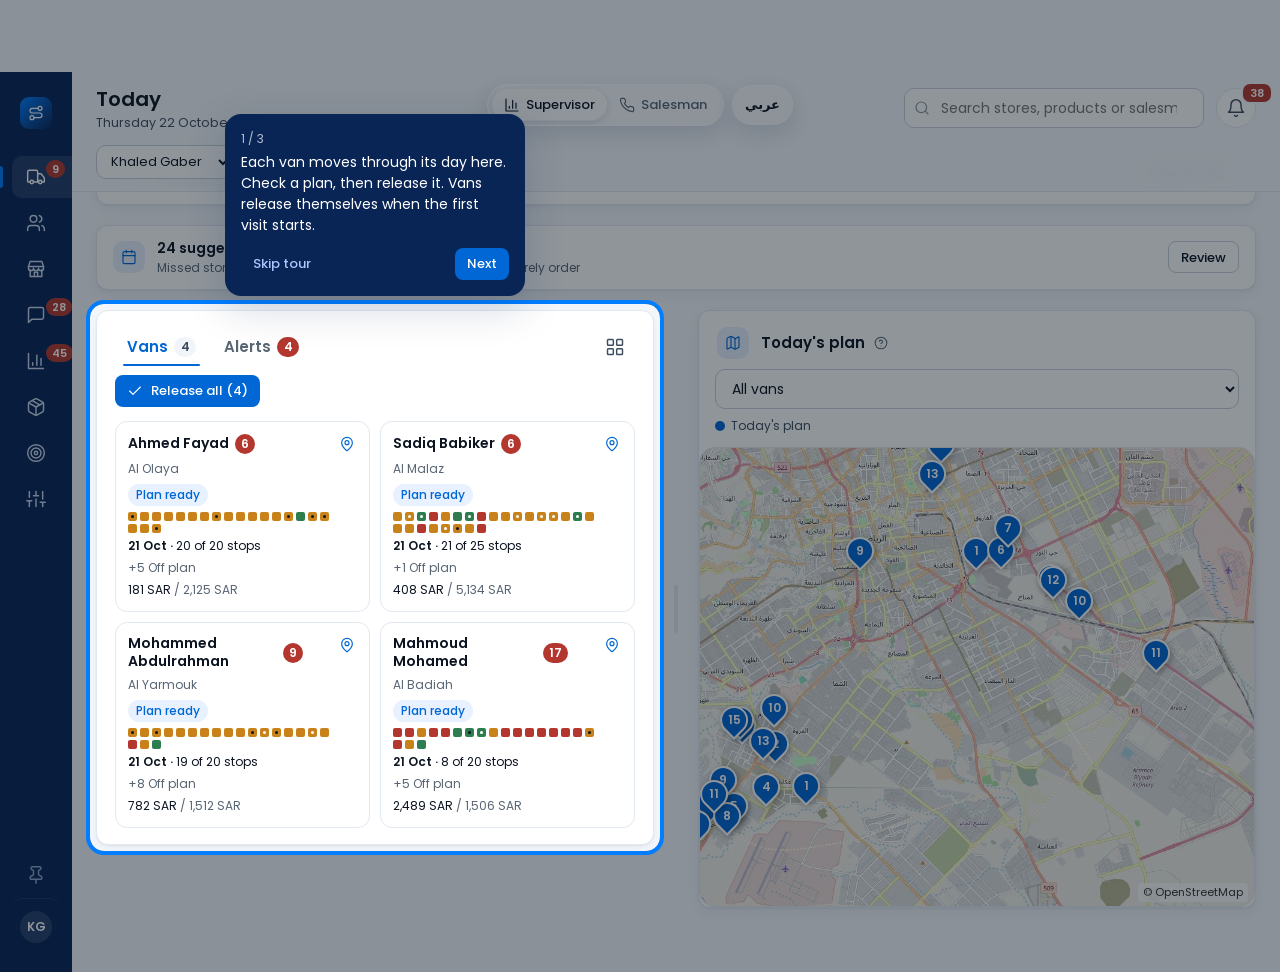
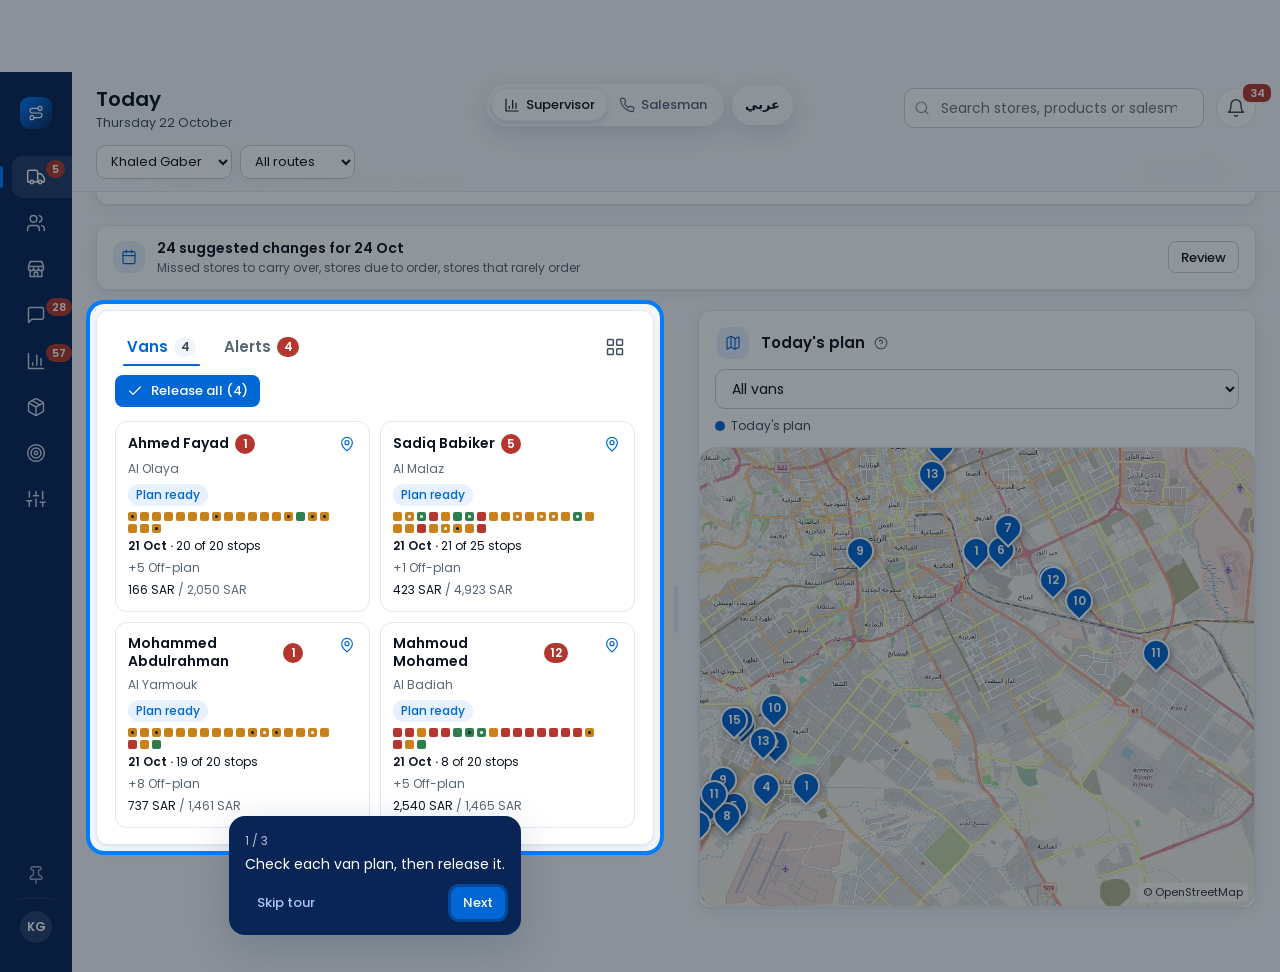
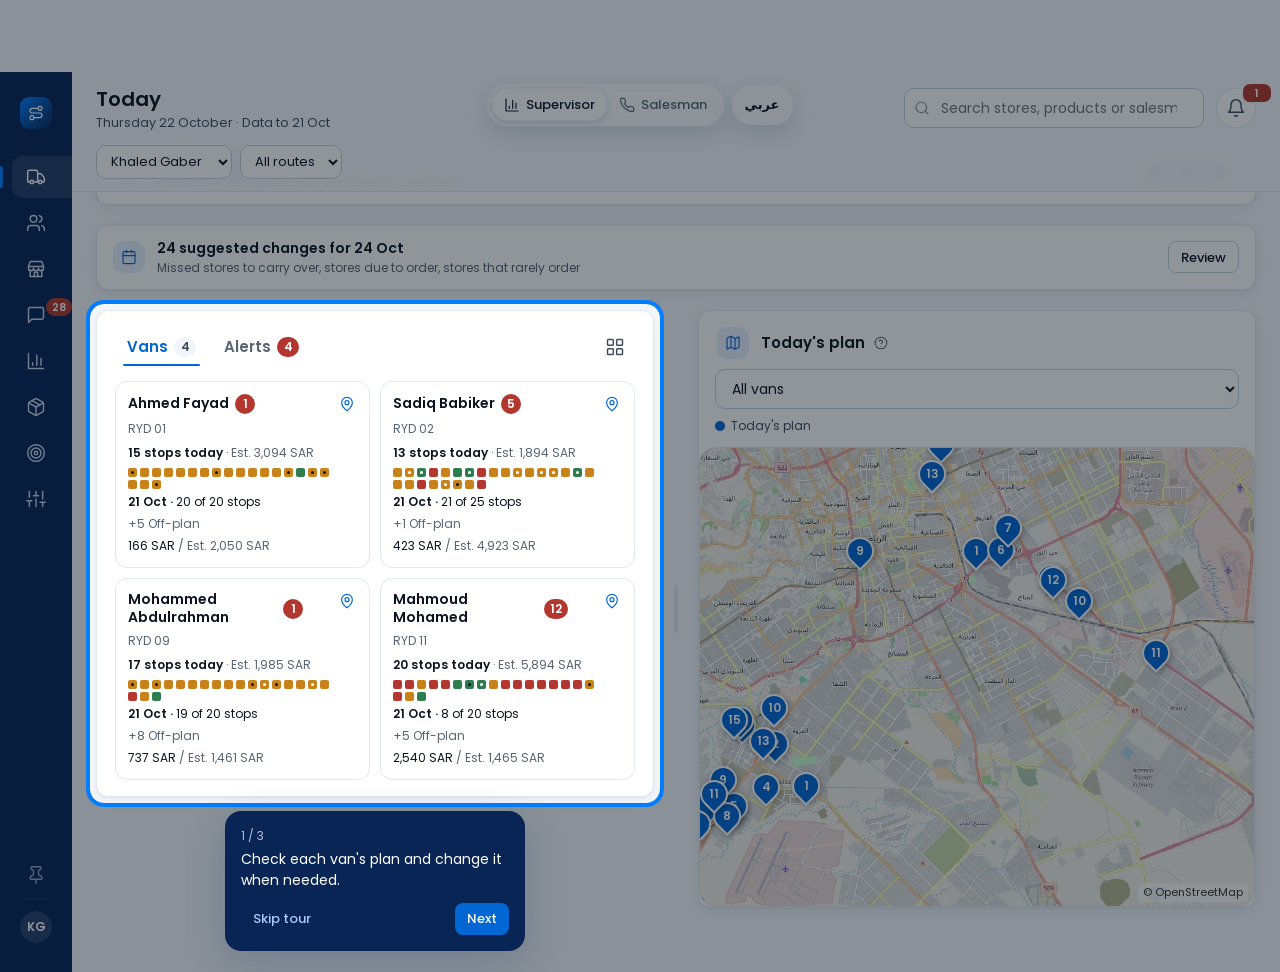
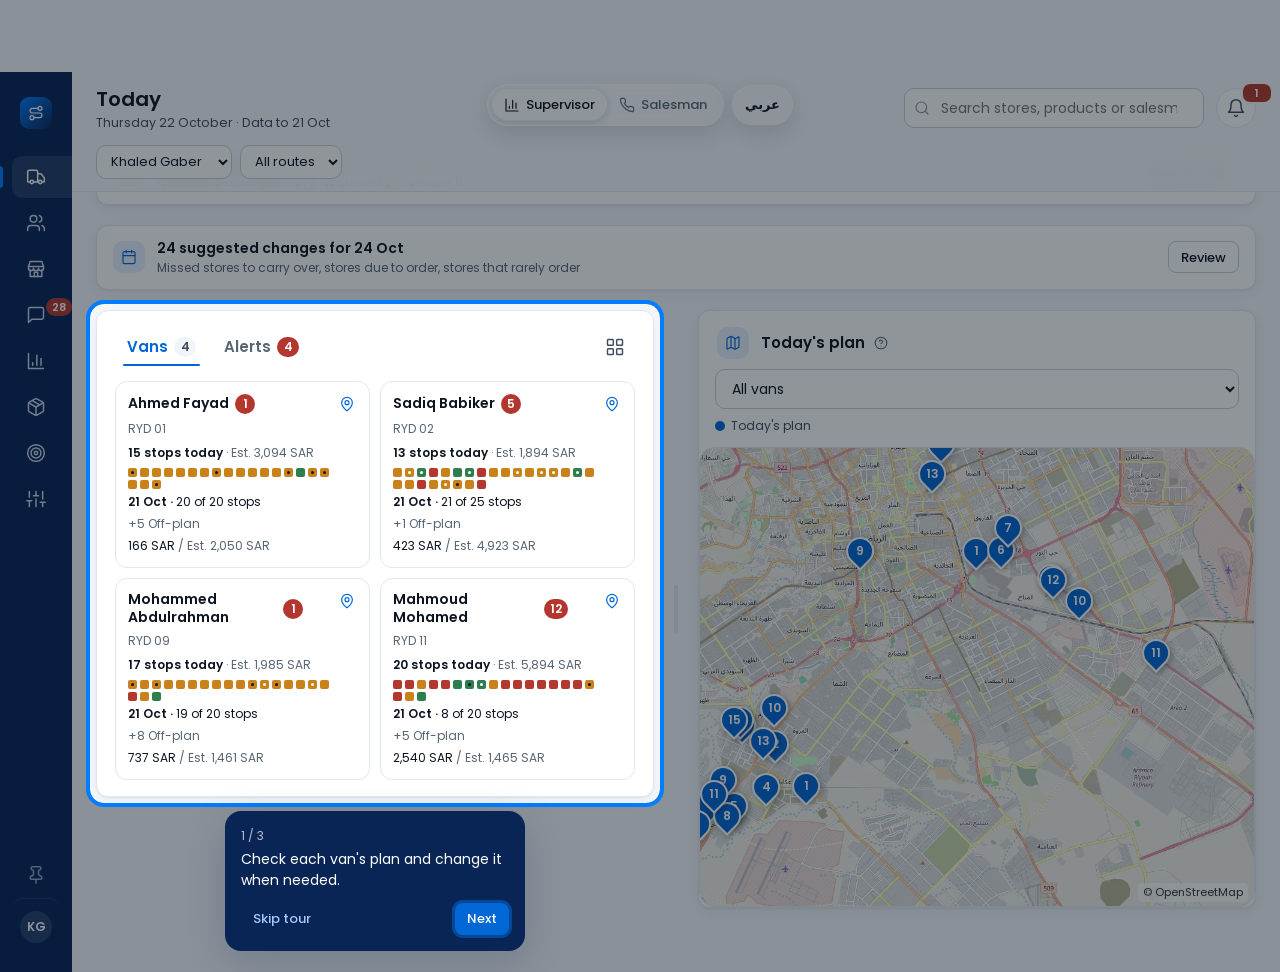
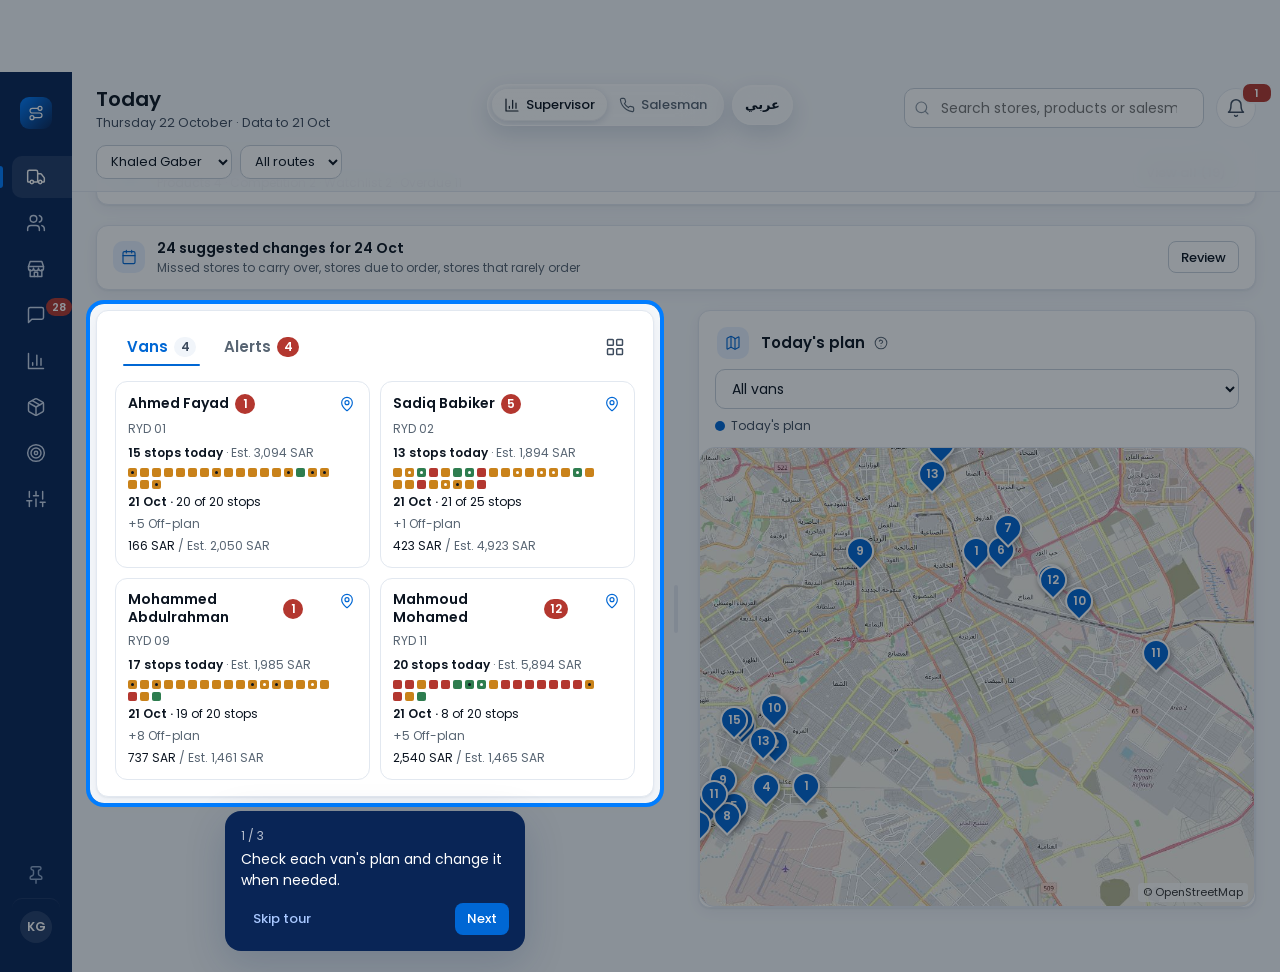
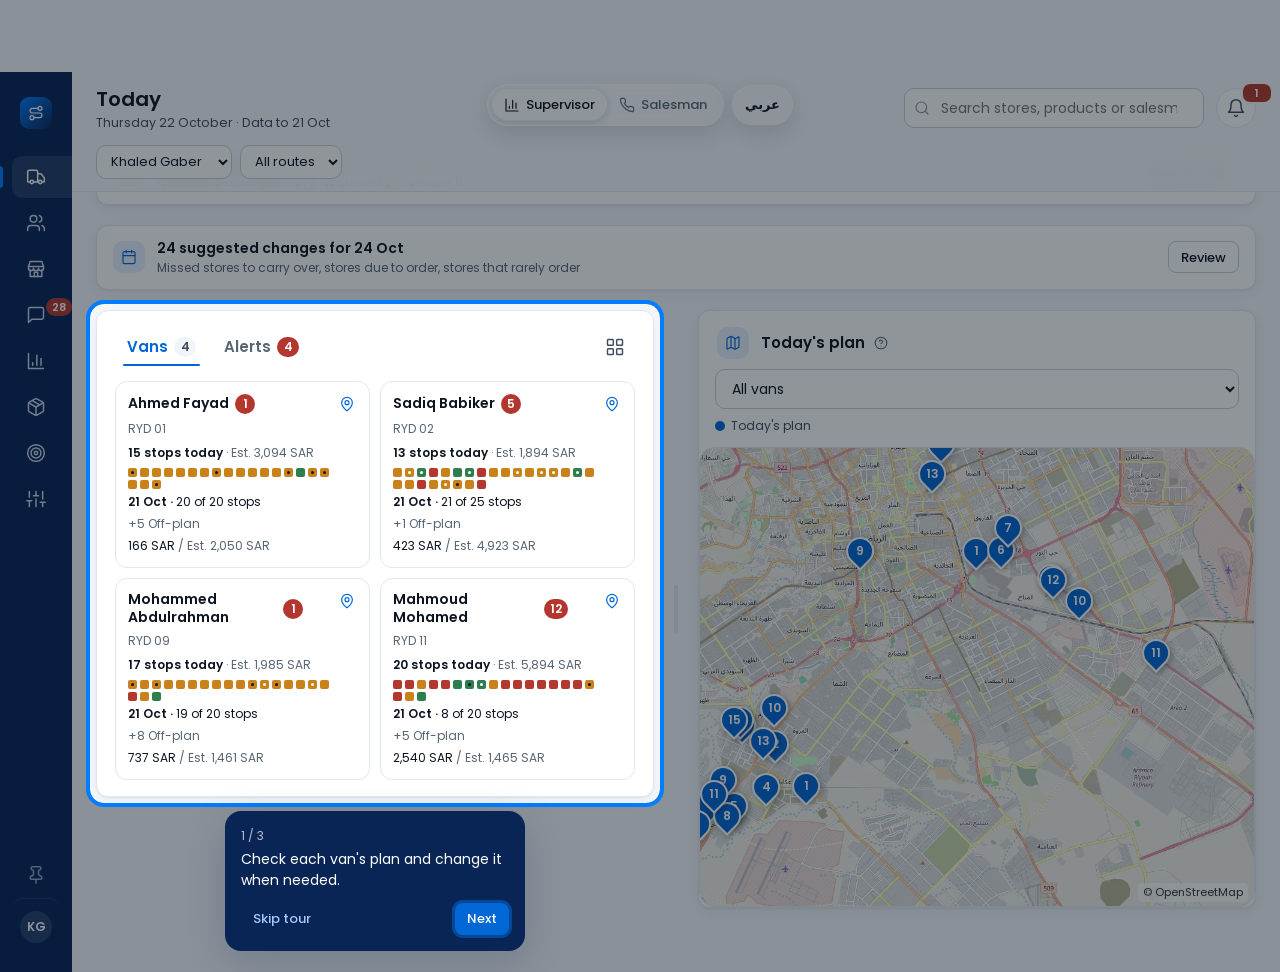
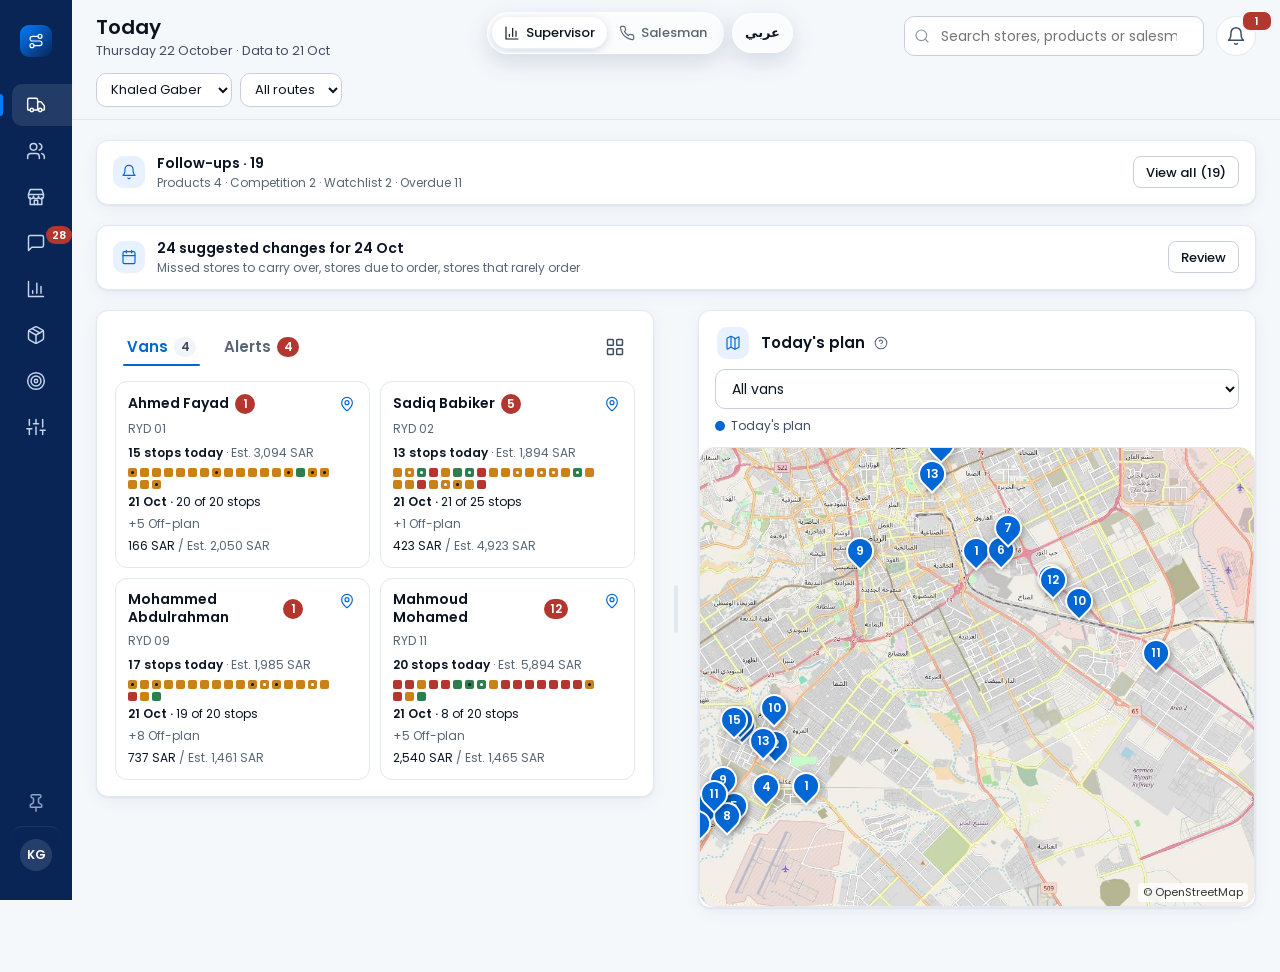
